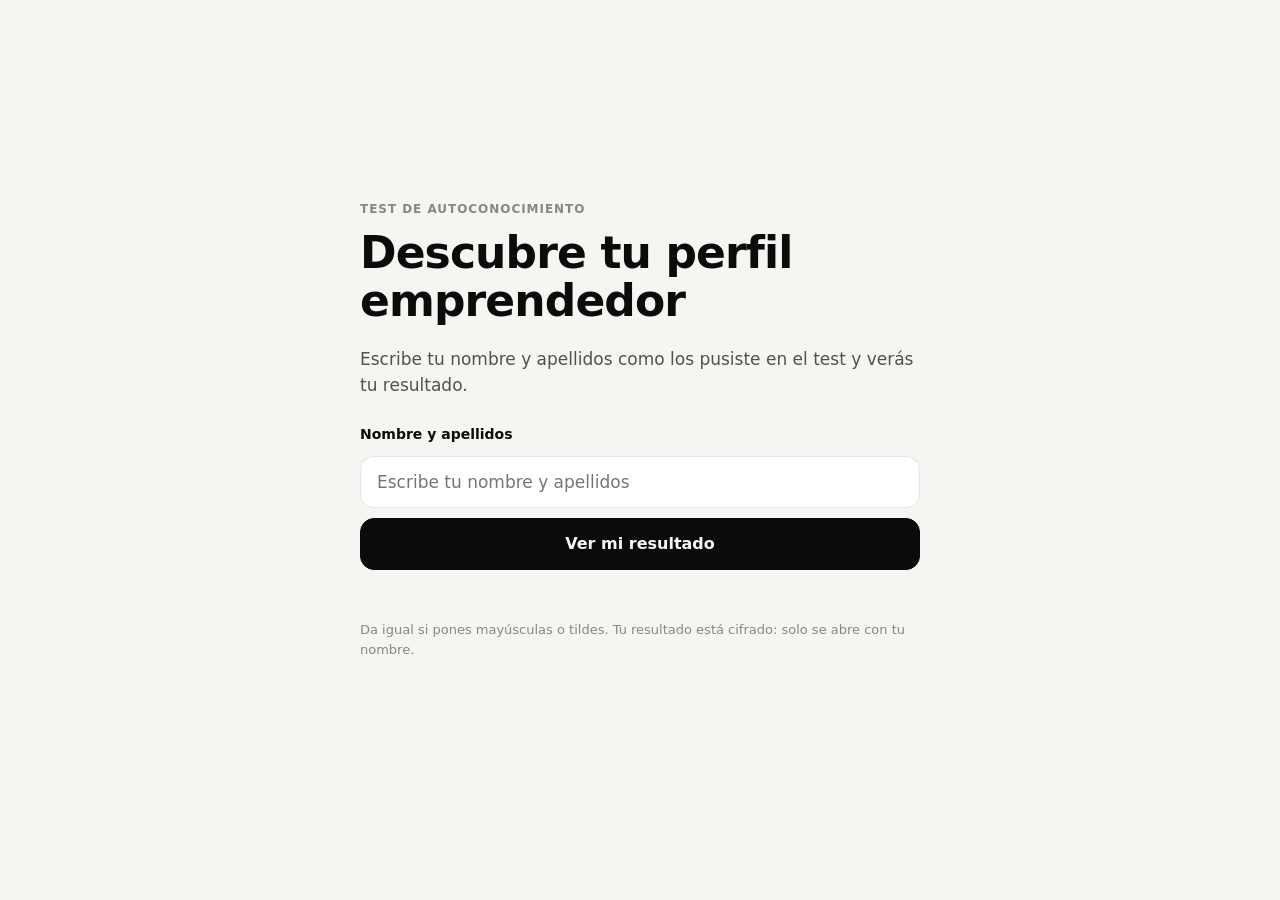
==== index.html @ 9af1f7dc "Página de consulta de resultados Co-Authored-By: Claude Sonnet 5.5 <noreply@anthropic.com>" ====
<!doctype html>
<html lang="es">
<head>
<meta charset="utf-8">
<meta name="viewport" content="width=device-width, initial-scale=1">
<meta name="robots" content="noindex, nofollow">
<title>Tu perfil emprendedor</title>
<style>
  :root {
    color-scheme: light;
    --bg:#f6f5f1; --surface:#ffffff; --ink:#0b0b0b; --ink2:#52514e; --muted:#898781;
    --grid:#e1e0d9; --border:rgba(11,11,11,.10); --wash:rgba(11,11,11,.04);
    --acento:#2a78d6; --acento-suave:rgba(42,120,214,.16);
  }
  @media (prefers-color-scheme: dark) {
    :root { color-scheme: dark;
      --bg:#0d0d0d; --surface:#1a1a19; --ink:#f0efec; --ink2:#c3c2b7; --muted:#898781;
      --grid:#2c2c2a; --border:rgba(255,255,255,.10); --wash:rgba(255,255,255,.05);
      --acento:#3987e5; --acento-suave:rgba(57,135,229,.22); }
  }
  * { box-sizing:border-box; }
  body { margin:0; background:var(--bg); color:var(--ink); font:16px/1.55 system-ui,-apple-system,"Segoe UI",sans-serif; -webkit-text-size-adjust:100%; }
  .wrap { max-width:960px; margin:0 auto; padding:24px 16px 64px; }
  h1,h2,h3,p { margin:0; }
  h1 { font-size:clamp(28px,6vw,44px); line-height:1.1; letter-spacing:-.02em; font-weight:700; }
  h2 { font-size:20px; letter-spacing:-.01em; font-weight:650; }
  h3 { font-size:16px; font-weight:650; }
  .eyebrow { font-size:12px; font-weight:650; letter-spacing:.08em; text-transform:uppercase; color:var(--muted); }
  .lead { color:var(--ink2); font-size:17px; max-width:56ch; }
  .sub { color:var(--ink2); font-size:14px; }
  .muted { color:var(--muted); }
  [hidden] { display:none !important; }

  /* búsqueda */
  .buscar { min-height:calc(100vh - 88px); display:grid; align-content:center; gap:20px; max-width:560px; margin:0 auto; }
  .buscar form { display:grid; gap:10px; margin-top:6px; }
  label { font-size:14px; font-weight:600; }
  input { font:inherit; font-size:17px; height:52px; padding:0 16px; border-radius:14px; border:1.5px solid var(--border); background:var(--surface); color:var(--ink); width:100%; }
  input:focus-visible, .btn:focus-visible { outline:3px solid var(--acento); outline-offset:2px; }
  .btn { font:inherit; font-weight:650; font-size:16px; height:52px; padding:0 22px; border-radius:14px; border:1.5px solid var(--border); background:var(--surface); color:var(--ink); cursor:pointer; }
  .btn.primario { background:var(--ink); color:var(--bg); border-color:var(--ink); }
  .btn:disabled { opacity:.6; cursor:progress; }
  .error { color:#c2352f; font-size:14px; min-height:1.4em; }
  @media (prefers-color-scheme: dark) { .error { color:#ff8a80; } }
  .nota { font-size:13px; color:var(--muted); }

  /* informe */
  .informe { display:grid; gap:18px; }
  .saludo { display:grid; gap:6px; padding:8px 0 4px; }
  .saludo h1:focus { outline:none; }
  .card { background:var(--surface); border:1px solid var(--border); border-radius:20px; padding:22px; min-width:0; }
  .card > .sub { margin-top:4px; }
  .hero { display:grid; gap:18px; }
  .indice .num { font-size:clamp(64px,16vw,92px); line-height:1; font-weight:750; letter-spacing:-.04em; margin-top:10px; }
  .indice .num small { font-size:.38em; color:var(--ink2); font-weight:650; margin-left:2px; letter-spacing:0; }
  .nivel { font-size:20px; font-weight:700; margin-top:6px; }
  .medidor { height:12px; border-radius:6px; background:var(--grid); margin:16px 0 8px; overflow:hidden; }
  .medidor i { display:block; height:100%; background:var(--acento); border-radius:6px; }
  .tipo { position:relative; padding-left:30px; overflow:hidden; }
  .tipo::before { content:""; position:absolute; left:0; top:0; bottom:0; width:9px; background:var(--tipo); }
  .tipo h2 { font-size:clamp(28px,6vw,36px); line-height:1.1; letter-spacing:-.02em; margin:8px 0 4px; }
  .tipo .lema { color:var(--ink2); font-style:italic; margin-bottom:12px; }
  .tipo p + p { margin-top:10px; }
  .chips { display:flex; flex-wrap:wrap; gap:8px; margin-top:14px; }
  .chip { display:inline-flex; align-items:center; gap:8px; padding:5px 12px; border-radius:999px; border:1px solid var(--border); font-size:14px; background:var(--wash); }
  .pto { width:10px; height:10px; border-radius:50%; background:var(--c, var(--acento)); flex:none; }

  .votos { display:grid; gap:12px; margin-top:16px; }
  .voto { display:grid; grid-template-columns:minmax(110px,150px) 1fr 64px; gap:12px; align-items:center; font-size:15px; }
  .voto .pista { height:16px; border-radius:8px; background:var(--grid); overflow:hidden; }
  .voto .pista i { display:block; height:100%; border-radius:8px; background:var(--c); min-width:6px; }
  .voto .n { text-align:right; color:var(--ink2); font-variant-numeric:tabular-nums; }
  .voto.top .nombre { font-weight:700; }

  .dims { display:grid; gap:20px; margin-top:12px; }
  .dims svg { width:100%; max-width:380px; height:auto; margin:0 auto; display:block; }
  .lista-dims { display:grid; gap:16px; align-content:center; }
  .dim .cab { display:flex; justify-content:space-between; gap:12px; font-weight:650; }
  .dim .cab span:last-child { font-variant-numeric:tabular-nums; }
  .dim .pista { height:8px; border-radius:4px; background:var(--grid); margin:6px 0; overflow:hidden; }
  .dim .pista i { display:block; height:100%; background:var(--acento); border-radius:4px; }
  .dim p { color:var(--ink2); font-size:14.5px; }

  .fuertes { display:grid; gap:14px; margin-top:14px; }
  .fuerte { border:1px solid var(--border); border-radius:14px; padding:16px; background:var(--wash); }
  .fuerte p { color:var(--ink2); font-size:14.5px; margin-top:4px; }
  .fuerte .cab { display:flex; justify-content:space-between; gap:12px; font-weight:650; }

  .resps { display:grid; gap:12px; margin-top:14px; }
  .resp { border:1px solid var(--border); border-radius:14px; padding:16px; display:grid; gap:8px; align-content:start; }
  .resp .q { font-size:13.5px; color:var(--muted); }
  .resp .q b { color:var(--ink2); font-weight:650; margin-right:4px; }
  .resp .a { font-weight:600; }
  .resp .f { color:var(--ink2); font-size:14.5px; }
  .resp .chip { justify-self:start; font-size:13px; padding:3px 10px; }

  .calculo p { font-size:14px; color:var(--ink2); margin-top:8px; }
  .acciones { display:flex; flex-wrap:wrap; gap:10px; }
  .pie { font-size:12.5px; color:var(--muted); text-align:center; margin-top:6px; }

  @media (min-width:820px) {
    .hero { grid-template-columns:5fr 6fr; align-items:stretch; }
    .dims { grid-template-columns:minmax(300px,380px) 1fr; align-items:center; }
    .fuertes { grid-template-columns:1fr 1fr; }
    .resps { grid-template-columns:1fr 1fr; }
  }
  @media (max-width:520px) { .voto { grid-template-columns:112px 1fr 52px; gap:8px; font-size:14px; } .card { padding:18px; } }
  @media print {
    body { background:#fff; color:#000; }
    .wrap { padding:0; max-width:none; }
    .no-print { display:none !important; }
    .card, .resp, .fuerte { break-inside:avoid; }
    * { -webkit-print-color-adjust:exact; print-color-adjust:exact; }
  }
</style>
</head>
<body>
<main class="wrap">
  <section class="buscar" id="vista-buscar">
    <div>
      <p class="eyebrow">Test de autoconocimiento</p>
      <h1 style="margin-top:10px">Descubre tu perfil emprendedor</h1>
    </div>
    <p class="lead">Escribe tu nombre y apellidos como los pusiste en el test y verás tu resultado.</p>
    <form id="form" autocomplete="off" novalidate>
      <label for="nombre">Nombre y apellidos</label>
      <input id="nombre" name="nombre" type="text" inputmode="text" autocapitalize="words" spellcheck="false" placeholder="Escribe tu nombre y apellidos" required>
      <button class="btn primario" id="btn" type="submit">Ver mi resultado</button>
      <p class="error" id="error" role="alert" aria-live="polite"></p>
    </form>
    <p class="nota">Da igual si pones mayúsculas o tildes. Tu resultado está cifrado: solo se abre con tu nombre.</p>
    <noscript><p class="error">Esta página necesita JavaScript para abrir tu resultado.</p></noscript>
  </section>

  <article class="informe" id="vista-informe" hidden></article>
</main>

<script id="modelo" type="application/json">{"iter": 300000, "max": 26, "dims": [{"k": "iniciativa", "nombre": "Iniciativa y liderazgo", "corto": "Iniciativa", "descr": "Arrancar cosas sin que te lo pidan y mover a otros contigo.", "estilo": {"alto": "Te gusta tomar la iniciativa: propones, organizas y mueves a otros contigo.", "medio": "Combinas iniciativa y escucha: según la situación lideras o acompañas.", "bajo": "Prefieres observar y colaborar: aportas desde dentro del equipo más que desde el frente."}}, {"k": "autonomia", "nombre": "Autonomía", "corto": "Autonomía", "descr": "Aprender por tu cuenta y decidir sin depender de la aprobación de otros.", "estilo": {"alto": "Decides y aprendes por tu cuenta, con criterio propio.", "medio": "Equilibras tu propio criterio con lo que opinan quienes te rodean.", "bajo": "Te apoyas en tu entorno y en quienes saben más para decidir y aprender."}}, {"k": "riesgo", "nombre": "Riesgo e innovación", "corto": "Riesgo", "descr": "Probar ideas nuevas en pequeño y aceptar que no hay garantías.", "estilo": {"alto": "Pruebas ideas nuevas en pequeño y toleras bien la incertidumbre.", "medio": "Te atraen las ideas nuevas y las pruebas cuando ves una base sólida.", "bajo": "Prefieres avanzar sobre seguro y cuidar lo que ya funciona."}}, {"k": "persistencia", "nombre": "Persistencia y compromiso", "corto": "Persistencia", "descr": "Volver a intentarlo cuando algo sale mal y comprometerte con lo que quieres lograr.", "estilo": {"alto": "Te comprometes a fondo y no sueltas cuando algo se complica.", "medio": "Aguantas bien y sabes cuándo conviene pedir ayuda.", "bajo": "Cuidas tu energía y eliges con cuidado dónde ponerla."}}, {"k": "valor", "nombre": "Visión de valor e impacto", "corto": "Valor", "descr": "Ver dónde hay valor: en tu dinero, en tu tiempo y en los problemas reales.", "estilo": {"alto": "Ves oportunidades y valor donde otros ven gastos o quejas.", "medio": "Piensas en el valor de las cosas y lo tienes en cuenta al decidir.", "bajo": "Disfrutas del presente y te mueves por lo que tienes cerca."}}], "tipos": {"iniciativa": {"nombre": "El Impulsor", "lema": "Tú empiezas y el resto se apunta.", "descr": "Eres de los que organizan el plan, proponen la solución y arrastran al grupo. Tu superpoder es convertir una idea suelta en movimiento.", "equipo": "En un equipo eres quien arranca las cosas y mantiene la energía alta.", "encaja": ["persistencia", "valor"], "color": ["#2a78d6", "#3987e5"]}, "autonomia": {"nombre": "El Autor", "lema": "Si va a existir, que lleve tu sello.", "descr": "Quieres construir algo propio y a tu manera, y no necesitas la aprobación de nadie para seguir adelante. Aprendes por tu cuenta y decides con criterio.", "equipo": "En un equipo aportas ideas con sello propio y mucha autonomía.", "encaja": ["iniciativa", "valor"], "color": ["#eb6834", "#d95926"]}, "riesgo": {"nombre": "El Pionero", "lema": "Prueba en pequeño y aprende rápido.", "descr": "Te atrae lo nuevo y no esperas a tenerlo todo claro: lanzas versiones pequeñas, cuestionas el único camino posible y aprendes de lo que pasa.", "equipo": "En un equipo eres quien propone probar algo nuevo y lo prueba pronto.", "encaja": ["valor", "persistencia"], "color": ["#1baf7a", "#199e70"]}, "persistencia": {"nombre": "El Constructor", "lema": "Lo que empieza, lo termina.", "descr": "Cuando algo se tuerce vuelves a intentarlo y te comprometes de verdad con lo que quieres conseguir. Los proyectos largos y difíciles se te dan mejor que a la mayoría.", "equipo": "En un equipo das estabilidad y te aseguras de que las cosas se terminen.", "encaja": ["riesgo", "iniciativa"], "color": ["#eda100", "#c98500"]}, "valor": {"nombre": "El Estratega", "lema": "Ves dónde está el valor.", "descr": "Piensas en el retorno de tu tiempo y tu dinero, y te importa resolver problemas reales. Ves oportunidades donde otros solo ven gastos o quejas.", "equipo": "En un equipo miras el panorama completo y cuidas los recursos.", "encaja": ["iniciativa", "riesgo"], "color": ["#e87ba4", "#d55181"]}}, "niveles": [{"min": 75, "nombre": "Alto impulso", "frase": "Tu forma de actuar encaja muy bien con el perfil emprendedor."}, {"min": 55, "nombre": "En marcha", "frase": "Tienes muchos rasgos emprendedores y ya los pones en práctica."}, {"min": 35, "nombre": "Despegando", "frase": "Tienes una base clara y varios rasgos que están cogiendo vuelo."}, {"min": 0, "nombre": "Explorando", "frase": "Tu forma de actuar combina estilos muy distintos y te estás descubriendo."}], "preguntas": [{"n": 1, "texto": "En tu grupo de amigos...", "opciones": [{"texto": "Propones y organizas planes.", "tipo": "iniciativa", "frase": "Eres quien mueve al grupo: propones, organizas y los demás se apuntan."}, {"texto": "Sigues lo que opina la mayoría.", "tipo": "persistencia", "frase": "Valoras el consenso y la armonía: aportas estabilidad al grupo."}, {"texto": "No miras el chat del grupo.", "tipo": "autonomia", "frase": "Llevas tu propio ritmo y no dependes de lo que pase en el grupo para decidir."}]}, {"n": 2, "texto": "¿Estarías dispuesto a sacrificar placeres de tu vida por sacar adelante un trabajo?", "opciones": [{"texto": "Considero más importante el trabajo que mi vida privada.", "tipo": "persistencia", "frase": "Te comprometes a fondo con lo que quieres sacar adelante y aceptas renunciar a cosas por ello."}, {"texto": "Es necesario que haya un equilibrio.", "tipo": "valor", "frase": "Piensas a largo plazo: sabes que rendir bien necesita equilibrio y descanso."}, {"texto": "Priorizo la vida privada sobre el ámbito profesional.", "tipo": "autonomia", "frase": "Tienes claro qué te importa y lo defiendes: tu vida va primero."}]}, {"n": 3, "texto": "¿Tienes interés en solucionar problemas reales en la sociedad?", "opciones": [{"texto": "Sí.", "tipo": "valor", "frase": "Te mueve resolver problemas reales: donde otros ven quejas, tú ves oportunidades."}, {"texto": "No.", "tipo": "autonomia", "frase": "Tienes tus propios intereses y prefieres centrarte en lo tuyo sin dispersarte."}, {"texto": "Solo lo que me afecte a mí.", "tipo": "riesgo", "frase": "Partes de lo que conoces de primera mano, que es como nacen muchos proyectos."}]}, {"n": 4, "texto": "Se cancela el viaje de fin de curso porque nadie lo ha organizado a tiempo...", "opciones": [{"texto": "Propones a unos compañeros organizarlo.", "tipo": "iniciativa", "frase": "Ante un problema actúas: reúnes a gente y lo organizas."}, {"texto": "Firmar la petición que haga otro grupo para que se considere.", "tipo": "iniciativa", "frase": "Sabes sumarte a iniciativas que ya tienen impulso y aprovechar lo que ya existe."}, {"texto": "Te quejas en el chat del grupo de clase y esperas a ver qué pasa.", "tipo": "autonomia", "frase": "Dices claramente lo que piensas y pones el tema sobre la mesa."}]}, {"n": 5, "texto": "Dentro de 10 años, ¿qué te haría sentir más realizado?", "opciones": [{"texto": "Estabilidad económica y horario predecible,", "tipo": "valor", "frase": "Valoras la seguridad y la planificación: te gusta construir sobre terreno firme."}, {"texto": "Haber construido algo propio que tenga tu sello, aunque el camino no haya estado lleno de rosas.", "tipo": "autonomia", "frase": "Quieres crear algo que lleve tu sello, aunque el camino no sea fácil."}, {"texto": "Ser reconocido socialmente por tu trabajo y contribución.", "tipo": "iniciativa", "frase": "Te motiva dejar huella y que tu aportación se reconozca."}]}, {"n": 6, "texto": "Un/a profesor/a dice que un ejercicio solo se puede resolver de una forma, pero tú ves otro camino que parece funcionar...", "opciones": [{"texto": "Lo haces como dice el profesor para evitar problemas.", "tipo": "persistencia", "frase": "Respetas el método y la guía: sabes que seguir el camino marcado evita tropiezos."}, {"texto": "Pruebas tu método, y se lo comentas.", "tipo": "riesgo", "frase": "Pruebas tu idea y la defiendes con transparencia: innovas a la vista de todos."}, {"texto": "Lo haces a tu manera sin comentarlo y esperas que cuele.", "tipo": "riesgo", "frase": "Confías en tu criterio y pruebas tu camino sin esperar permiso."}]}, {"n": 7, "texto": "Te regalan 350€ por tu cumpleaños. Lo más probable es que...", "opciones": [{"texto": "Los gastes pronto en algo que te apetezca.", "tipo": "riesgo", "frase": "Actúas rápido y disfrutas de lo que consigues: vives el presente."}, {"texto": "Los guardes todos en el banco sin tocarlos.", "tipo": "persistencia", "frase": "Eres constante y prudente: vas acumulando poco a poco."}, {"texto": "Los uses para algo que pueda devolverte más dinero o experiencias.", "tipo": "valor", "frase": "Piensas en el retorno: que tu dinero y tu tiempo trabajen para ti."}]}, {"n": 8, "texto": "Tienes una idea para un proyecto que podrías empezar ya pero nadie te asegura el éxito.", "opciones": [{"texto": "Esperas a tener todo muy claro y a que te den el visto bueno.", "tipo": "valor", "frase": "Quieres bases sólidas antes de moverte: prefieres decidir con información."}, {"texto": "La descartas, porque no merece la pena arriesgarse.", "tipo": "persistencia", "frase": "Cuidas tu energía y tus recursos, y eliges bien tus batallas."}, {"texto": "La pones en marcha a pequeña escala para ver si funciona.", "tipo": "riesgo", "frase": "Pruebas en pequeño y aprendes de lo que pasa: así empiezan muchos proyectos."}]}, {"n": 9, "texto": "Hay algo que te interesa que no se enseña en clase...", "opciones": [{"texto": "Buscas por tu cuenta recursos, practicas y vas corrigiendo sobre la marcha.", "tipo": "autonomia", "frase": "Aprendes por tu cuenta y vas corrigiendo sobre la marcha."}, {"texto": "Esperas a que alguien te lo enseñe o te lo ofrezcan.", "tipo": "persistencia", "frase": "Aprendes mejor con guía y estructura, y te gusta hacerlo bien desde la base."}, {"texto": "Lo dejas para otro momento, cuando tengas más tiempo.", "tipo": "valor", "frase": "Priorizas lo que tienes entre manos y eliges tu momento."}]}, {"n": 10, "texto": "Tienes que convencer a un grupo de que te apoyen tu propuesta y no todos están de acuerdo.", "opciones": [{"texto": "Insistes en tu punto de vista hasta que se cansen de discutir.", "tipo": "persistencia", "frase": "Eres tenaz: no sueltas una idea en la que crees."}, {"texto": "Preparas argumentos y datos, escuchas las objeciones y adaptas tu propuesta.", "tipo": "iniciativa", "frase": "Convences con argumentos y escuchando: lideras sin imponer."}, {"texto": "Dejas que se decida lo que quiera la mayoría y no defiendes tu idea.", "tipo": "valor", "frase": "Valoras la cohesión del grupo por encima de ganar la discusión."}]}, {"n": 11, "texto": "Realizas un ejercicio y no encuentras la solución correcta...", "opciones": [{"texto": "Pides ayuda a un@ profesor@ sin buscar el error tú mismo.", "tipo": "iniciativa", "frase": "Sabes cuándo pedir ayuda y aprovechas a quien sabe más."}, {"texto": "Vuelves a intentarlo para detectar el error.", "tipo": "persistencia", "frase": "Insistes y analizas hasta dar con el fallo: la constancia es lo tuyo."}, {"texto": "Te frustras y pasas al siguiente.", "tipo": "riesgo", "frase": "Priorizas avanzar y no te quedas atascado: cambias de frente con rapidez."}]}, {"n": 12, "texto": "Te quieres comprar una sudadera pero tus amigos te dicen que es más fea que una nevera por detrás.", "opciones": [{"texto": "Te la compras igualmente.", "tipo": "autonomia", "frase": "Tu criterio manda: no necesitas la aprobación de los demás."}, {"texto": "No la compras.", "tipo": "valor", "frase": "Tienes en cuenta la opinión de tu entorno y decides con prudencia."}, {"texto": "Preguntas hasta que alguien te de aprobación social y te la compres.", "tipo": "iniciativa", "frase": "Buscas apoyo y consenso antes de decidir: te importa lo que opinen los tuyos."}]}, {"n": 13, "texto": "Estás haciendo un examen tipo test en el que restan los fallos y no estas seguro de tu respuesta...", "opciones": [{"texto": "Marcas la que crees que es.", "tipo": "riesgo", "frase": "Asumes un riesgo calculado y confías en tu intuición."}, {"texto": "No la contestas.", "tipo": "valor", "frase": "Calculas el riesgo y proteges lo que ya tienes."}, {"texto": "Se la copias al de al lado.", "tipo": "iniciativa", "frase": "Cuando dudas, recurres a quienes tienes cerca."}]}]}</script>
<script id="tabla" type="application/json">{"5ffde4fb4cdd":[{"s":"8MEs7CYfufslzGQrYp+sEA==","i":"TP8GF0veK5pm3cNY","c":"2ghVa1+41Xfqp13gQ34OPO80lJIDLn5VkPk6ROdkc7K3ewavq1Bb/uP4P+7SdStlhozYuqnsxuLf4pDni/b+bOR4Fo6YmvHuyK92aZSGjzSRSD2UxwVS3M8GSSDQdmZJImYAmHUVuFjsn2i0ptI6kHKTzVef/SNGzP8qgc48VAsdAQaYdnmfTdn+iBwcGyxNXnrqHWcTmRBFeBrZj+eFhUH7dV6SsPtIR3Iete4Wh2l1ASYRGaGKoKDgdSSlnD1vn75aG5cUXGCU1EPy4AdsFiI0oxzKWjndzBZQdWJTU3JJkKwxI5yZvCgC+5/xiysEwJjTU+t2WdE68hfOgwvNK0Q3p+KhL77i/dtLmFBb0U8rQHDNJVAns8QIC3DouPa3ffy0r9tCawEu8Vsqg5oZFckY4zvLU52ivCTw/sg0TAy4aqGe+2ggv523mGg="}],"8c791569f079":[{"s":"4QALdUCqIcW6EHrnYIpUfg==","i":"PWtPPHFfiMZ+SMi3","c":"5vc3pDH1eXzBMq6mr7msJef126Haveq5fMDq1uTC/4Bb0OPpbO6gA7NBrU/i765aEUtBkREaYWe+a5tgXmkT834GsSKLjkcIFfiAXS1pJfvhG47NnvRbGxUwBb0G7KbPQnMlaAxK1v9nkBz3qc+6ELPsQLtA/LGPuVhJEngRPGcgLWpJU8nIX7zldZpY7A0iaVp/gV3C8nNYYxVXi9MJJwRRf/aNnpKYlp1NeWaIiGLE2D2kafZ2OuGLKEASxFO9ZZIDgJuS1lspN7h+YbMjO28287LyFlhhSPxuDusdEDLhWzv6Svrg8RBXxcrWxiw3zf1YYJ7SZLdmSydhg0mjjYS4MMno1XnKicnVlo0QaFPbgm3v/36HtL4AT3vP0f7N9dhjTWpL0exnBu00WnAaXFtMiD29Z7yVuR3llZ2wEWS/O2T99Uan577exX0="}],"ed59f4c85192":[{"s":"SwkFSCV4XfktAr1IPI5PWQ==","i":"cRutvCW61Fj7oovw","c":"zJyoszI/vPrEtp8NS7lDD8hVZEpxXXxy+fNzcrPPsMTvDvoRHmApiH7rqBdc4KsFTqZfsPi86hsXuTK4paO7RXTn8tpcDxLCSPDIPneIbo9dgKZJKEqCzDt/LPMpW9AhzXKhb1BMlm+VJHqm+Gn0kyMHcEQ5oxIAmk8HZeVN7CYewM/p3Vlf82GXrIXM0Y9kS6YrrjXtAsAUFyc/bjZ/h5Jk8k6V/9IPogMm3xywDqfW7L695lGkXC0Ug4fPyYmvn/GqQM7Bd2T8YpCcts2SXs8hTZygDEyIW80hpcHL5DpHYXNxd8n//mXDzzQ7ivvXr61qnvmHH4D4hPN/dyFDQMInsNbI++dzciavUga37fpjBDb7/GKIEXXnGrBJruryCLLHsEk8VaKKVQ7C2FDpAlK394qK6SgPKvyKfkyZRYc7RxW27Sg/P2IXezk="}],"a811d6f18809":[{"s":"m0RUhcVd9ZSDKeKgPrhmmA==","i":"qNkuyWLYiVp1lg4D","c":"0QnVZpFKnxK4tTWOGXL59I0qLbD2botkX4gPOu4BOsSNL1POd1oi0PFO1dTktZfdPuNNuC/A5ptGz6ZFXCyYqthqKdsVp5etMQnMJDkhxZeYq3hJLYCLKOuFV3OyRDsweHO3xbrMjVbkixsN3wpHw8IJjMt64pPZ7fGN/0DhdqF1iuc1fWPk/zjT+rpsXGxBUaV+SAZLXyVA1Yc3AONwx+Dxo6u0YztVBABNg/Q/8JTQBw9Ne1hC8WPdDN1G/ff8RHdaX2DSBLRwknNnOUiPQlLqM1OTKb5tZsPBQKZ8i9pQH/ySO7uc9Ttnch52aTtKqX2aEd2fDL8Vpsz+0BshXPLS65AYOwey8MUnnLfqGwyTffPbd70/PBcPpaWaNIbC+4amUXcAIE9oz4vaL2I1WqNStMnz6qnv+Sf4kOJrEPKkGU5tYZo9rzEVmww="}],"1ca7300529f4":[{"s":"Pr+LpV+XIXclqBzKV/r0ew==","i":"v+3h5ZW9Ob43El80","c":"qGFvbuebCJNVvJ7BI467r2OWzpof/sHAvULmu9J1yzRZGETbdNpTxambwOfwb9hx2X+r3QXXfTdPLfGswDcRjjfgBDTqKsafT1vablrMzloneRo1pwxyb4ISaQJLbucAnHiQpnFcagdjaxg9xEsH1LaczqZyyyYtSel08IIOY8JCwdgw00+OnMyixSbzQ5A89pRovAd1FcdPwQO4K5cRlYj0/0IgUc0G0b6Cs//CmW0p/kvtrXIxuq8t4Ei0oOL3HlqgO0VV4ivqmb/VekQIt9Y/uHKHPl16csG6JV/2QPRNHRlpLwG6pvUrCPvIvk9CtDwT5n86kPX3zEnOXpka7iH8l6mExYkPRuGs9+CRRtJPKxcJd5k+S9faLi466UvvPakr4GY8XgkB3u3cw9Ix4HdeNBTVxpDZE1VekxKJJz7wEIl2zg=="}],"b2e1b48fc37c":[{"s":"sUAnC9p7/PlxC4FykfyV1A==","i":"007wFVn7wxbgh5B9","c":"L83Ypr9b7hZOX96JOrGiiC/VRRuUdEtSDynRnOooLR6shQPvzuwAV2K4+8Bid7PeZgCBsLWErXJ5rPSssPjAcuLtcf7LbkOWL2RDgjCWNC00W6okyu9PHM3wT8JY/DKqe09f4CYhKUsT/eTi8bnywHIcke+8P9NEbT93I4/LoYngK8vBEcXmKU9QdIZY+5RbrT8B2n3E/tyvtraAWgvVLw5IRGU1vPYsU1f9Gm7LL6etLxYUH706xBYiCDIcrhhVEyAZ88YuSC7mFTAuyCFp5IST7/xOxiBRhf/zQ8UKTiw5TW6Dcq3oKs7O3B1aRVsPyTIFVnuSZzznSJlUhtY3ZmViiZfu5diLBWhbrshZ6sOnaLyenY8DL3mG7hRoPpWhM5Us4reBYCDSmiUqnA3WP/voySiL5/u2UB7qWvMUMHExs7LPYg=="}],"95f9ff0d1270":[{"s":"EZZfat0OTh0hgUWkosrd1w==","i":"SzII4NbLiZK7CDo4","c":"R8sO7otF+YRJJrLajUWpakszAMamvELtmw16NupEEqo1I5wFQAstxmS0kqIEaZtfANTAhK8NIWRsY6eg7Fs9lmZ2Ovoxyu5nR68DNLZpiKmvGsulmk5HlRQDZ//HDGauK1clufdVFSaBH7s1iyeMj7ZFoc7wVcnJ4Fe2JaPc7UrA+UzDJ+bhv6B4EIwikiVM+I91MNUtQe4tVTlxnuQWw2YHedUTzuI70nPUz7JZ8lXfZuNSHXszS15/T5oao8l5038tnMozWs5Qo/uLk3H72D21jIELEpEqsPh2f1iUEdV8goDFfuQQsaeajlztTPXYoB/G8ZbfuVaqpfHKXryF8wKl2vL8mJ/qY/HzwbhbwAtSrwjUCfrenfsv9AptwzkkZFxfVuH7S7f2BWRHxOsXyDihYdAFQe1RH5rQcjqG6DMOgu7tnw=="}],"0ffe3e9ab2c3":[{"s":"YJxDeC8BJKR3vX+w0gRDVg==","i":"7+RMLcqRdjQywkdo","c":"WcZVXERje1fB2JJiaxC10T/DpRCtRSPa5nNzICP4Zo4poNBfMAZSwjvXnE6h+uhpG5w8y5D5a9YBP5jwen6bCLaM/MRTWa48QC+XB/gMPbXSVRKSxh91vwvvO9nzE3ZEz5RmSvUATHPxY4Sj4fdKrn+qGEz9H6H7RfBfSVv/7A0oiqVbled/LqPwC3S+xwsYio15J4Bi0F6RjCbGWf3YSA8TH3DLKmYWCW2iC143bFTgHnI53jKR8cWHFcPWqtaUJHCAfZN59m2GqqTlZPaf+oH1tHGAdVv+Ts8Iigq26yo3n1gYWtzFBydGbHlAuhYzrEm8jivTd/nkJsLRsshNpiVEKUHIb2+7LAz6v7rBURespCJXFLJJAHNDd5UhBCeos5B4irXuv7TpGAXhK43Cqvh41eEcFkDY9rZu3DcM9CFZyXkzmQ=="}],"a930dff73ad6":[{"s":"PA4H3uyvvs0E505894yMDA==","i":"Bvay76hiN3kGxUg2","c":"ZYprkq2QU1gvPB7JjlMQRBOXq3WyukA9P1n59uX8tyTTkKHrtO9occ6wwDIIg0MXLsZuC2RMFP1BgTzxBvjAXOoNpmbYmxRD+ndClgThO+Vr1PXO3xJ4Jk/56FepucMhA5S+nUTQoQeR3JWmpUTCUEGDlDHnwOTS+2sT2bEJtneTxmUs+EeNJ7Kxjbn0NVPJwKNsQraisoUisic2wEhEQleMXyXuixLjy9OPcw60yZqFvYJmg6LogriyPgiZNtcmx+nJ3RE3Ala1XxS+bdfJK/XHXDjKT1MMWFEUF6Cbi9raJYFFIa1PhgsbkTwIWUl2e4wg3SNGGRkAlwjKt3jktOaIXZJl14R6A0wM5pcNX1MgPLzZAoye3Hqvwk4pt5SU3Yi9zMkphUFgxcbGqWfdCqThc9Re+kcPep1OX4xWqF5OvPVcv1cfhgrGWA=="}],"a0cbd4d15f0c":[{"s":"1jbvXfpP5+DySRTirdOMvA==","i":"0ENzXPKberN2a0R6","c":"T+Q2Bn50kh9tzjwERNCRhHDZjaJKnAaXE0PQ57E78V858P/OykGr3WyBdb1FERJcvJUDJvOy0+49nw0cOEjx+qvgLYSXJsf4vryW/IQE19oh26B2gxGHefJyftq0JxxhHa/eDt4YfaDn78o6YLEuHcY0phCkOltkzjhPVuDIBsOsDKfytEVmokhNWZEMR+WBFKNk+BvWaogt+rDxt0pZiR93P/QwyKhnWeqIU79u/V+AyHFBijU1k4hRZhawD26kO74p9uqr3wS4ty5V/TCuj2Ehw6Vt4bO+JIJTeOnupK3fV321lq0hoP+83krexWnQIyOwsAA1I60hqBOLI5KbQb1gNE9Bc1TOhL8F78A+Dhvixd/3hvs0rcnP7v/tzQVS+WkAKtSq+0aW6yWvnXIKXj5KaaQAlW6KiZJUwmnU0+3t2WmxZDa1N4C1fQ=="}],"6eec56b9baad":[{"s":"FzHKvYJjg+aUDYARTaCb0g==","i":"Wp4PmG1vTHMnb829","c":"Jx+8gV+9K02JdVMsSLdg855+RcIFHCFBkLn35uYzMT5yngngGoxBQFeszAX+HB2x745smMbHn6xhn7slWKMXc9lZyp6rBysj9s85w4D8U7lSHzHyrYkIA+ovTEJqbHaz9GCMnZxQBe4fuJZCJ4oz1j2ktwDE/P2UDs1Lc6SpAm9m6fYuTvUP5BB+Vh17KfZQ3omIJeQUzmB1LIteUuVoogyblrQPz0aci+OVObnGCoU0b1KsJB9fMLCY3z1rcTHwN6W1+dzY+P3vnUFmmB6nIksWfnDLL3I7c4+hWoxTOiPoHnxIRt5ROgp5Mph8Uwpkb9D3LCQ+XV4q4zUmTN/e6a0z0VYEuHYhoTGd3X741aLFW5XoFgsjVUJyNQlZJwO4BoZ3pmJeY0oPWLzNbeYF9Qi7jvM9rLWASsQ0LzHdLi4BKrVEPffnjzN3mA=="}],"e3be6ef64214":[{"s":"X2FoTlATAjjz7X1v2RlWvA==","i":"VHHK7m1Colj81UH9","c":"Dt7dCp2EkBMXGTZIhYTILs+KkJ5ianBEyJyTqmbYYTX5gPg2JAZgecLCsUnjdgy/kr2rdpMFgeGU5nAufIfNBRmC6xc/X9kluHSVXCyIjfv68Igd1HPnXxSg0qoKw9KdD7pM1pWg43l5ODg9GCwMzUDt+O5LZh8Hro1koTJIj2joA5M01jcPacIHDKlRQouCNE1UuSj8ogOhX8N4LqF0svuGC+oO3U+HzSSngml4Im9E1oDUFfd6QiE6z3pvlNvpdMDfLBHm7OqZ4/5ogU8EgWcNnPbkKtKxd0SYJnEx+BHjoZdxOo/upkKev2Ic5WgA91pjscs0O6b+MutsKoZK9IJ+JBivRyACouol9kJhLvHdzcmgsnamUc0ohtQHXS2V0Kw92a5kVIn24KchrK42MypxOebQTqS6u89OEzWACirGFbzjjVcHSm4k2A=="}],"bab5797cacba":[{"s":"XX/8sSanYQtEAldWK40WIA==","i":"LjjW83e2jlFaS3le","c":"RfcfPRi+5c6IxXAsJ495LEIWZpOiC7sWrBQY/B474ueWvSWf5g1wvIvCEWt75hkZ0ewEXpd4NrXJSZG3HUIkc6se+K/RlpVLJTFjHeH8x0vFSc7jEgY5dB1o9vgjbfuqfr9dKifqPmwRXveBcGDQDmhRiYgsoJRr1v5dAuvNlMR/zFwFbkQRGx66l/TzMX3Ga9gstfgF0IIaGVs0nBQjfBzqpJO/IUWBMOt00mZdyON/4o0ou0rdcOQFIM4pXkvsYe28dYbmGPxMU3Vpn9O756lKVr/PjBEMzBtVfyJPCbsdNA1YVXc11cJfULNIOf8+UzzK5uNgB6X4mIpwP8liAjtITMZbJAU6dUupV3xZaOBg5xxBmUUYSrH08+OwJF0XpP4LI43J9BAfQeuynA14jgGx9sv+WJf0v5RMU+sgdUyNRv6SVkUNRgJMQ+DP9A=="}],"789699328440":[{"s":"q0T/BjTJMz+Dxej1Gd++NA==","i":"/AoRUsyS0Ny3Cmqc","c":"ZXxRaHZeCc1cSh3j5NsyDGGTJvlck8jhNj+1LgAs3Mp2MShRJ/5jQiByI4Nv27Lb2LXG6y41AU/PIsq+w9LJ9coVLWHcvP9tkbv7eG28nayG5EkunazJ0JxEQywDVajcW6s3SdyrlJS9z/7OEJIXImtSOK0tDf+GCoUFSqE5kfhzubnvXjegRXiM11CXnksjNoT/Sqe3YndF65b01F0UbynHKF/gFQPlitD9Ehq7ZkZBqlTmcaD3WGIWjvyAT2oi13qoiWoEbnBNGiFTuFshlebxo7ZRSoVZukv1je4tIeQ5dTq7++3KPi9vOu5SLT/URMshAjvGLjZJkmeX/JBO8fGnXI5QpO7RO8bLg9oyArKgNcrcoRk3XnngJ3z90o8Ama2tcFYUVhvcxFXjwvR/vc8Y5Mim3zhxoSItVsnANV67ayajPh2pByicSLMTXQ=="}],"b86775b23ce8":[{"s":"qjX+FycgNyha5ABj0N7bOQ==","i":"8bfUg/YzYwunLEvJ","c":"DbdnHx3Q/gKyxxD1DtQXqImj01+RCS8e75F8DjuMF2Y449fLbVPwGUAs1aoR6smW2HTzerOQvDksCfI1MWj0Y+EajxOOTfGL+9AREJQiVoUNUHyaD73XWOHLLWTPYIxXRTXUvbR07URagXdijJ7PnwHZ/VamzJqbPASI8dlMxdW3EGyS0BrnckmCk5n4KspYcWnZs1tB2L1BZg33Zo1JRb0uEY6NVJxsjKF3stBKR+kHDI6StN92d1+m48I9hOI7bGRiLQkNktHFgbS5TX9Mv7c38Y7F3dVVmrAsSyjrNdaLa8Rp9jSkA9iEMWaQRcNmcfYkZOCWh+8/+g4j7k/K8gw/bDm3qQnWGTXr7FeZbftY9CMzCYcWbQFwtoouk0Sp29CAvzLES1nLwenEWmVUkqc0KBlYP9Mm8gHIdjIZCfhRDh+Q45MHji2nmY905Q=="}],"39043e7b0754":[{"s":"4tCnz3tx8MmDCmoR9ALyvQ==","i":"TaBNhCbPB6AKOoQL","c":"pUw9U87L8B/qS8NBmCaksQJLvqoIadSeltlQoa4JIATcnqqmitLRZxgGHAah3jyVae8RHgA8whO2ZGGzWwx/QOChjkrBcUc5SZV4ifEyiMJqTa6OheA+bt12cSiVqGzbamefbSvu2Pt5I67JpAjHsFWYnnB1NZmKukKkgTTT9ZSrZbKTk0UHcC0OqqQsO19/zshwJ8rE4TSBVkFMMXRB3coZ5tLpOdAv+JzovWq4ovoPtKtckd3J2vUvSsksk3f0RhmLrGjF5g7rxBYYid5BXgkz9L/vGFjn1EVYOK14kCF9QcrMkpzknUqkSrGK9dQvPT3gJZ7VlFqOUbPTxfgBXJ7c9Ku66NDZmdEIROBtFvNsmbREnlZ10CjbOmg0qS+lpWfm2YigwAFyRjssDPw7W2FWy2nzAEHiOyFoQLOffMSD66xJQI+0Wk8o9BJ4mw=="}],"00ce97e7e509":[{"s":"JCH+gR4V0UsCq+24vp88rg==","i":"XmjKPJPNjaw0KYr7","c":"L5ofwunk4RbquehERBBRfEKbSTruq/ESWGX7SMYiUMhRbhthLjZ19r3fdWrvPgejt4CkUyl8ZnwQPSw1g0mbuTDKNmAK893Wgbq5bn03hDBH0qV2/oTCR9wC3lT+5exQfw3a27lNybhPz8HOUr07+mUerTbdQZFpg5wUBYlFwG01vqNqNCHsW5wFYJYhtxa7sbLNIjj/whF8CIXFAYqqduJTumX6o/XAbdakZ4N9RHcXJs6ebrj8LmstVDUcLNoRajmnmdSqPRzJ09XDA5S8ySjuz0IqtSO0IOmuXJL9K8v2rxAgzdxUVTJd1Bt9IDtd7LDZtJj930d2xjLv4/z8QB0dpKt4jNflU7VMfIEOzbd633O0XaQCOJ8NpTXniCYZq75mAZSh1gO4xZbci+kUz71gtTzX5Fpn381YnCX9jdzniCs="}],"e3529c4e9e7a":[{"s":"Ft1HGC+mQ8JKoYRyvRePKg==","i":"ks5+vdXKaoCj8HSi","c":"xcd32KNn61vldgeyjdmyR5v/AFtKqP7fPzEETrOAYDq3zu0lG7z632dmq8TRNodeP95VwDbrafCOo8o8ZRpPk74RoOG+olTo40/ySjqyv4TAHqFFj4BqwxhioilxM6A/I8mnoE9JGPHGy3VFg7Dwe9beHsyrT4A/8mHmO2BrcgRvooSMLA5wmoydutX+7Gg1JJcwaLKK3kIjrta1XM41tNPbbjpVFa/PBSchQLTMpzH9e5UWOWDSbL96Fe8Qi77Twn+0bqrwooStjtpbzhT8zPDah1zooMHLSW7Qc2qHoAneMx1XNWwcIc2aH1BYCmKbV2MlfOrddDHTKT/c/C9HvfavJPi/QpNJDgtVauK3xtPt5NY0l11DO/7CX5L97ci201UbGRRFABJccKvDeYnpXRTMSaSfkN4l1zGpPURmmNoP9qQ="}],"7eea9d00c693":[{"s":"9J1r5OKJ9FaEqT2uj8Qb5w==","i":"Yj2V01lQm18aGkfu","c":"jW9XEiKKyC2ErLB+dX0ax9LwnNWK39wZGfEY6XsGW2DD7POaLZ7do9PZiqWKeGj8tAeJ8ncFlwIepRoa2apnxr6L0fLbKsl/KGnzKi4bg+LTrpC79dpsafRWbLtyG5mJ4cZ1idMo4PNUdhDBz3H/Lbsm8DmXEBnJj8PLU226LwjoU7XRFcSl9S2wouF2Bbnr/qctDLCO3ElCXOwfbm1fys17igy9BlDD45fRNI55RIYQWaOrp9ZmtEc2zZccpxVTLComkvvW16857Aa0CHj+uEktfMg3upWj6fJuLIpQzGuKNcgvp1FLpjCRr5a+UsCRbHcNosxk7s2x24QpZWlORG905sALN9+H2WoKdxB/vzeI9ElUGclIEfPdcE+atJpwp1WFD3R6yG+YJtGJD+a6dwjm2RFV9LtURyT7gRm7KZ74/uc="}],"df4a189a4a72":[{"s":"ItUl05WJgcA9kHhVYUtAZQ==","i":"CrKfexE6z8zhbuDK","c":"OnmnG/rvjHXk6rJMX1ahQ+TTue/5gQk9OU+4u0Wts47J5CwNsR72S4BlSKMNjtbsbdH5rRxC96REewZxoBoVWiYq9HAlNfz8PuxIfZaxFpQzpdRTxF1UdME+E66UwmELTuBOPkt6/RxdopRXzkoipb+SdH5WnPCa6jjpjbfRyNBxBk0Q2N5FFtyTERgmBVAjy8eMLT91xkjxHpDpHFS+iKVmTOk1l91O1zA7LA5rkCMI3gGKEdDyrF1ulzFQqsu5fUKT3lDQZvlOW9zdUW7OE/IzPrMUtnLrwJDt3p1+3zjcxp3tlHLYqP5ej8RnPajN56PNvTAV4jWG0KY1pdT6RRDv5hPnRYZpyCBZpaRoVtGNW+kYhwnIUpozfwck4Tk6qdXTlYZawy8RTUrGEK5bDhTjIuPhAAZeipvkcn/o6miwkyI="}],"e626e8eb476f":[{"s":"NDSGPlzTLdkTZb/d37P3lw==","i":"XUDIaxi6T6bfwH8R","c":"c9UE3ydRVJ9olN3R7gZR5NhwNKkPU4chmUiHPiB/58GGLQsuXFs/9AL0xqbUR3GG0fU7COxC5ZuV1YprR7ImcTfhQex+IFjoxat4xSGYn2ESHwqCfQarMgp5kJIg9Tr+dkuqEN7bbyTVTgW4+pIr3xjW2gZ6072fJjwEn0poLKcJDNg7hXNhWfC0f5msbvz/RJf+FSlw2MGH+j+FI6AiyFpnZwfm3vWx14dCvV5311NbALk25p30dOLJ45GU+e91m+tK1S87eOYOcjD/GUsujHlp/UBMZYklhFcG2EE50hJYHJ5YT+11t+9rmJMimjVRudf/JfwOsQL8c0HzZsxLAGtAzMg2fq9VQSg1dF74OSLXbuyUsCmHvatJ0QADjbjENixxJEqBhZUubhqkjCfGVQ/l03lvKdTmFQows6EQaEyJmLs="}],"76e9667a07ae":[{"s":"tEbEvf3eridaMGSH+D+bmw==","i":"Lr83k+SR0B47tX3U","c":"bfdrRqwINnkcMrLaMURYVUyv2DvFHH5WhADbAJp/3ddRqmVIYniTUOFEpnhAGj52aEonJIpA20HqHFoxy6KDvVVwBOWZ61yc4KjBqbuqPTqkV4FcTpAZDSWimKSScJOB1pvDiEn6GCBfXNhRzy0n6qZpUZi7FFfZBt1NYUGD4DPJEKrsWBp67G6lU1tubprDImrPQeZayDo6EVvaz6jaqp+pxwh9SKYf3K37qu/s+p3BiJ6XUptfHF2ms+wOsegzSyFEmDOEKfQXX1hmNJIed5t7TPFZqc94loIK5OhuDkSsS9+74qexRVYBdkO8Um/V7hp6KqG4WrTp7x72nTu7CA+O8SQSNflnURG9aMLKHnLDRxUZhND9j1V9WWERwq6/47NTPhAqbsdOk6jOdlFbPNIti9QyjXXh5OWS4dvbrbZB6hE="}],"e601b4e18579":[{"s":"80DHBA/kG+/vC/+GHHTSZQ==","i":"Ooe6NJ6eFBm60ard","c":"[base64]/FaJRsQGYjrDFZlL/GOyPb3ly+Jy4t96xzLnlqZiod9Ruo4G0EARDKk2zjwqorw6E5eBfFnfD/it1BQ9kKExrzW5Xf5RzQUVXB4PaWJPUUSjrhRlfIHft7Y9hX8SkeRAgUdmrHcY+wMgAsmwgORE/+trHogSfjMMX+ljb9LPBVY="}],"65b68d6ba801":[{"s":"PsJ1xcsySclmMQrqudO3nQ==","i":"ci2Mwwz7YrJliTE4","c":"5GVShYeTdvaX+28nYw9KMNGhtVtXkFaolhGoy/bjCp/Zzu+MwJNvYCdcpzJCPRDxA8nt+xVCtathenvt/cK8C1F79giltyhc0O5sBK9KonPb8QAAMuJWxHFOIdFLI2jUvvzP7J3qWeUhKs0KXnvE2TdPxjvcTUMy6/CpgioKxJ8pZBUuktfCsfPU+LSaQah2BZCgewvCZwpoxHrFWwHj7YlMIOhd0P2xZFT4E/FN5z78BIUlMRMrG1AJe2nq0squVVJOHmfx01b0J2BOkqvFt/gdhCh19xXgzZB+xuvPvCqHTJARgQXX3DvFV/wGENTvOgqw9h++NWSMSzSqrSjjXBaAG/wFBGsDflYj9sQFX9UcWdDKHg0DZgp87IZA8LuRLLf85qhB/vhmQqtXKV+ysAgNQJGH4kkMSoN+cVoi6Jh0mwg="}],"d502837befc8":[{"s":"xq2AL7EEaJB0BeCijEQKJw==","i":"g2paxoqI3hf14jkT","c":"m+xYjRkexh51hN9K4XkAZhmctK0CBg/ZkjYvkAi/DcAUJYZ0WRZlRam/V5XTFtyEJw+Fe4qE6AAQvJHJ7EJiSFIwCtncgxhMbdHaMcZ60hk9vK6ZqtfHpRY2KDBWBIhqegS5ysU2EfRa4rN33i9qS6rX50FJzuKsv54BYIBrpX1w0wXg+Sl7zKjIi7wslqK0NzsrPfa+8M18BgJGSX6Pd+a1QtN+r/twGhnIlTkhhZyxbyxtCjDW1XzRsRpZ9XEkIsar5DcbiXyDmhMMeamhgVWivmfv7/24VL2n2Vw5vxcqJtDzN/SKIfmMnQegpenr3QO1Fnd3hR0yoVgy/czQpTXBi6692ZKecbMKFQdkPvnSpoDS4e4VIkxSycSNH4YaUMEoLq5C9k7DKFN4AuD8cX7eKA3ngEBNlG4vXYx+aUD4ejfrbOk="}],"e6d779e5bb48":[{"s":"XwDLSyfPkE7rk37mit1uvw==","i":"COoqWsiwnuwVbiRn","c":"Wh/IN9lhAp2U4FrcmAaEjCMkA5VY9MEfcObBXXD8InM0HnDh13IL0EyfiYzOsue7EiES5a7k/7mJtuA6UugZoI+8+vT4WZ2R0l1uA5VHW9zXH37LBuF8UmJM+jmK8VLr0tHjTax15IQ9nol3aGs3bEKn8vM1LzHYqVy7w0UAJK5R8qVuLeXjxDUGRknyW09H3T8T/[base64]"}],"9f8fe16fb0da":[{"s":"Niy+n/bGcJEr2/uo/Oj4OQ==","i":"DntmQOOVQMU5wfdg","c":"Udr2CRge/Z417E/ssNobN/NC/TlxpUNbUM23uUXzMES3t8yXfaKhtzqnF9FBd7as46FhQLoZpP6MRd7qAyEfswrQh+uG0y44enuWcHLwupNaRCR7A0b8fbLYtZtkGehPGY2i9qh6xskXLDbMFBctEFVXXtp/9p2tvVXrmtQiLv0NT4lzcCdKRoDUt1AkBSAwZloxxidYsWA15rn8U8XHLIVOLKcNw0YXz0b/KmLQStOJA5h2G8eFqeMyFAPDBylX0gxt9BacT+kpf+9D3+h8x7RIZYHUVkzakT1aW/2MWrj4wEm5HP0VWATqex9J8u9unI9ZA7WIt3w4STXE8XlvKqxovz26YTHPVPZWpZdP5s1O6WDzc/5xB5JOMKp4nYtLytA8Vx6Kyi7COS2EK8YpGxb1ixDNlROezSK212hKKgnprJO2olE="}],"b68b23f0bfbf":[{"s":"fE8+ya4x0nz47gSkACdDpw==","i":"UK3SpBd/X4GPM7Pz","c":"iwXVL+nOB+xVfHYiRyzYygx6lfXAmVmUP7pPouugpbPUMwslz6H6WBNIkDSj0gwYFUPuCQ2kxaL+80UFDAzDgrzaRE7OMf1YU4x7FG0Bn36sy+z5d1NvjEGzUUWP2f19GxfZk6fUUKDx/UV6sNlyJfzDI7wi5a85ha16gKj9GacqrhI74xu3QOxeSVGlrMTNPjn+uOMvxckpheSBpHfs3Hff5qmEMaiSXB5uZF2DOtjGCbtE9nglNfy/FZIp2i8lKDF5QMCh1GT/DAqN8mANCyVni/y8sWXG7dhUlTJLsaVnb+iubJbQPr8qDJqzW6gjkVxStKYUOmZrbBZmgIi6exynxMnVdubhVUgBdsGbTp+guGyMIUjLfsCZ+Jk/JVUa1K22Fnafhdxuj3W7ubXV0JvioGb3oEqzFnmBpWxRFvK9tI9tyxc="}],"cf918f0432c1":[{"s":"p6sYE8m2Ah12ROVKY6CzDA==","i":"DBfXF7EVIwM6rV3F","c":"sofxEjd+OQUXjVH6GxD1Osn90VpxHFXuN2EyC5S8njXaqxWOLpSfj732eqTKWiumk0/F8o8Mxjfch7SMogngxRHZ+nnqeI48R3l1hQKeoR2Dx9pQ4SyvFoxK+YZkSOVblXNmNAI2X0QTDy4JM8JkOcYU/gRJUM7pmWDdpoJ0NqolVTSAGjYz+wurmn/[base64]/C2ZlWzewUWuWyPjVjFgmYpecKiI="}],"2bd2d860fdea":[{"s":"H12GPDXj8GE9nb1JEyTMDQ==","i":"eZxhrp8BCfMFzYQl","c":"H6Pv2T7jRX+ouhlNjMqqFV4PJt4vRsoKgYHXKWMG7D33OIj3yjFil1SEzNjkUakngDa3TMdu/BWTucmn27wZDTS7XiMk66TTs/kgx3gLrtTJG2H2GrKkGX5G7Q+pIdEZU862zAXWWrbn7oiSPQwZPsNW0YKxwN0z5nctFAo3X+4PvjguBh2J2Dnq7yp1dTXqu8rBfUt46k9MNu7A0CF/gB+r3AiAmX/MN5nOnjhQ80+EdSggbl7htsYMSjK3mNToCg4F6U7d/PgXPAyKJaOjyk7Max6beWKnxfh4Nj/a6DfEe7daB1KqwfDNBepst+mn/0H8WSq/hS9jzBcVX9F3gasqou5FEEbL881jpdafGq1lvshWdcTX2CfnhPpyLcDjbEONukrpKoDbp84mUOACv7D3IABx2OpWIoc8V7k7wkMg/X5WzNg="}],"a00923a1cdfa":[{"s":"HcIEAqpju0FMESUNDDcM7g==","i":"jQCs5a00Sk3lztMK","c":"3/M1UZB3Ll01DyAxdtm3ysdXYFw8KeCzWjDiYHuW0ZHRT+BBZ+a+mmxkk9sH7aeGoffmKvzbXa4qv4iEx8ndNzg6IRES7JsR9ZiT3CK8++EhZLjfeNPde9aK3XD9glkaa1cjjaZ+upBwz1dBJZ8zP9rNQibQ6cX/8jdFrVI9Hqn6eSHGTNCY0D61OXjRfreg8c3Lp9hwenFbgSg0ooOE6z9J3OSmGwKZiNgf3CSDhdAMUNk/zp2D09/dQuckkKyELprurbrr2UtLHMc0mVjOHankN0RT1dEQlocpwD5F6pRa2n6e3MoY3mXCvvYiVsYQuLriZLYLG3h7HYZfq/vau9f1W7ig/zIjGjfaDUURJb6xZqe+Zrg9KeT6hIfIgTPWUg09cwP3A5foaEjOyFfRln6YYDa35kW6s0mlxmjU/KpW1xyUsg0="}],"978804c0883f":[{"s":"bLcEnDdw7cYbDCRl5LrMJg==","i":"QX1LBtEJPOuJwyCq","c":"PiIJ0hXH+HRuv4Akb9g//inpFqBOwGfD+uG6O90IxjXuy3XxMx1GPg8skJiCgN803CN6FTDeD7BOVGdsSIQ+rZd72Je/6gjIGG9ETGNSUqovgX6FjjotIQv0aIbn5dyl9HAyTGwVAreJCunzwXbEJBLGvqqeVhKKw38En9NaPRWvjLi2e1z1rrKOVrX7eraT0It+VZyuDJt1DBR7V4XjkFWj3UCkNmij2LpnOjz//sE9lUcc/By3ymSLnwHes4fUlhIhOSdh6E3dpH74L8dPVETATeKP28Mh986z5BfpKpc6DjjnDE4HnV/R4oOu/PnAsvPiOog8UONRwLWGJvcScmmnM19RpV77X0CAvL1anjaepJKG+rowoMkULw8MzUVLzt3lWG2uVGX0eAaRFX3uJ+icICnbEKf+u33sEJbBhc6Hq9t3Ks4="}],"d0c65d14d734":[{"s":"PGlCpHOjpkfDqWTYWi8cng==","i":"PXhTi2Aa4Zn2Lzmn","c":"L5VVR1yGoDshaIIpIq10crZacJT9qiLSjJKMlLmPiCCeoL8kz/NMs2NBnIPEjwhBqvXBYOUmDBcuHCPN+kH5PlmQt4ZP/x4/24BzFXf0HP+t6R/tDM6LsAMd3wQHnvf4n/bopOqa6QoBroOvSM5L5JNiMlvKoq6vLc2O2n+UsbH/UgLSOxioscv1GyntwdmNaj6EL/u7XIfvs7mI8QIPKydgiEW6ZkaqBX3WhxWqaEd1jcOLPjrD1gmY6Xs6RXD/on5Bf/hpmvdlvWGKV9MiAEX8pX1iOWRDbESbiGUKHg/7iD6rVm0G3zb5MpWZj1seVT+HW9nVQXe+4nPYlVChU6xiv8tLJmN9V0DvCkYC5NyncgmvMDD2L/MZH0S+nWcokAiw8WM+wMLM+zziVtGlbNNiKdnXINFZ+hWyQeU2a3acF7L7JBEvXIwzEA=="}],"6d930b4231ae":[{"s":"ZT7riZpYMKFQH2lcNCCKkw==","i":"lneHzhjVm8/OMvHC","c":"a22WI9SKUheM3KPOxx+KF0B2+jnDrn6MhRvdSzTC9y3m6Sg+LeRw1k7aM4CIpvphNdKTD+QHsZ/BOj8zlFnUgA1Vi9fGrrNL/vsfsBpqeS1SL+MQb/s7ej8OC2hFGCYzVBSMv5E3sVx/5+Kmjy/wQJTSxAmt1YTDIOQlRvFQIZ73wJUkixVy7ex06i9E8JieGnAFMVo/9kgDvAVa1h9GWLw0eEcF4Tx80ISBwWQGOatic9gd8s50lGxVWLU9JQ7xfs4U9alVgD6ctqezaDuSwJkyoQZpmdsGuWON0geix2DO3JNfS2SQGXoyY5ljPD4r5gqNKSVVvf6/mLjIYV3aTFt7z4PaVu+Q6DohoVnB3aPSWa/mnLwrNcu29c2hPhz2ZYx8LyDzTydCOHpREZZlAFuqstomqBuPMheai2Sj5ATi1YTfJUW/Xn1n4Q=="}],"840eac90fe36":[{"s":"PmMrX9tT9vrGq0hzzVCYng==","i":"YjEb/8m+PQcBZcvN","c":"AsNFP7f5vvMoHafIcZQo/jUY4W6fVVeXfExXQXyVVq8UvskNSLgFIybVhhRneBvmmzxRsgpuKzo/IBmqEYc32vqLZZIEMCWp8o26SA6jmBc9m/w2AFET05ZzlX97bOp0QfZTUW6H3cJ7At7T7VyOe7dpAYj6AxE19G7yKZaNXpYXFKgF2N4xbMWdKORhDcunF2nemj8dRCToqTGsjx/K0peJKWw4AAeSBVo8KrTXVT+YctSg4lnn1qwMOB25fjDtvSfVvW/tYIwXm0S97cVJnDUZ0Nrzda96V7Om1M7FrAqdNaDIkkbDl/s4lrbwSqJnDTXHoP1mka76dLl3WW2yAhsJx6A7X4QEprCzGCCaVQCHltPVv7mlEXRI3fqNsipHrVuBT/SEz8OmknfKjEbAtmjmvSgIx5Ux08o9Cl9NCKZMMqwX1qKSeLkVXA=="}],"8119f97e7a87":[{"s":"+C8oMukVlWc90WHVyaKPbQ==","i":"JkZGmtZHYJp+xRe9","c":"[base64]/r3Xsl6i+TdN7cKZHdCa3uL+76Bcjeauu67gtHPwBehWzlwAFyahMiTU5K7AbQ4zkVEWLPdmpDNMrexXk5tWx2BLdoXpFbAbHx717fWqqr6SjxkWmj/2TYbLf/u5f2h4fEwC4T1EY3FNCG6N60BWuUNcwm4AlPVduwk8fJcEYEzRasP/HHkTWWl5fCvHWBSBCM6l+7ZTb0BK6/pOsNZeMHP/3COwA1vwKh44YBQgFw=="}],"5f66260fc34f":[{"s":"VD6mMzYME1jpBaKaEAaeCw==","i":"vEmIB/uRY2sZG4Us","c":"yoDPHZafurdjrVEMoMRR6Kyrdom8hjowJ4ZqqARxnhXEjDBf/8NUCIt/WtcPffC/Jg+LAPZdY+TROBvy1H6JdQ6HEL5qZs8SqXwzvz7ROAtLKk4EADuHLsQ/7GUdQZSYHZN8gjha2/PXG2olelwdQJro08pinu9IvMVgD/eGtWq3Tec5Bq86B6pQtiRWS1zXdhWcokXLebwtV7EAj+JRE9w3OVsAbbI/9LbyKAZS0xIm4uj7+qOR3NI7q+6VQMllcQJN8AIxE/fhn/GXY09GAS+PZDh/PVFZTzrNfUzb3pmnHDNrzgzNmQwoeS/3iFOli018rDSRZaozTMG2jWo5tT2fixu1VkdBd144EriX2TXlUWycpNVrTC9Yuwh2vcag09WcpYyzb6hXwRMSVkEcGYQkSK2EeKFnA2NRJPov2ZpYHGHhFH3hTTwSvQ=="}],"e810852643d6":[{"s":"gj3WkvtmKoIs7H17K3RKZg==","i":"1HdKP7mc2nJrq1w+","c":"G7maHRAc+eB5OGGCHWdFV7u7zQYRdCAlkVWDV1DPhCgIfX3XhucbSpI7LpIsyH4dwNx1kb0a4K7r2hSIicwLqjdZz1sVZ8p1CHbaJuIHG/g2kX54RcOiCKeYQDH8a1dV2MxWYbblFPIKEIX0mxhXYvq/tNmup5XsEq41am19dRYIGBqDnBQQBexXzRPMGHbbU96cfb7nV+hmV3BT7i06NXiyLhq2FHlslasaWS1dT1IUZax7QQImABPl0sEB1EOESkdEtSxhsFf9QTPr9fikQCUDyiRncMBW79oDiX6viRmMtYxn/rLgXvmTpChZQJnY6gc5oO+RL9wintBTsRHy+t/T3brY/SHiVKF0X7YibhxZZ2NgLl9Rme3N6BdUUGq/Pqaglota26FrwPO4+dQNIN3QAZq2/ccfHK67+rsI+vUyiy8z4cDd03Hnuw=="}],"42bbdd60f648":[{"s":"orkqCx1jSBxY7X43uWkDrw==","i":"qbNxhT6xb+x8RcB9","c":"zTjmRZTHCh8PZXCE/JEsPBqn+5r0MQ6EuIWn359GW7NoVQk/UDb2SPZCBmZuP8m57I96E7cRRdtBPZK2nlMBvIcIlafOu3pip0kFRfI5RXKjWAX6A86ywIQdAknx+NlQPU+0EMeh6j/hR02LQGw3gN1fYtz3KZlGb2iX0pETsHn/oYC5JWtjr7JwzpVmwIzSw079ASohl3CEmuGyTaEeRz8r7381zqx5d6aqmPujOznsu7wRw6x1yCG7EE8cerNqgNxsIILArzAvNJBan0x6rNiCiHMkmQr9KmvKNZKl1mVdylUPGgggpD16Erqc7F7v+Zwn9S8D4LADBpfBvwIq/i4CvUbQuh46GHXM61mkw7kszCgq7Do4Jce7I1qX4wBeZg711hdqas6R2nkiFzRJUKNBGnBTESFsXvMsxU5L7xnYbLayKIlzV/8cTw=="}],"c963a0371b0c":[{"s":"aiztDsx61t0OKAx1KzFdRg==","i":"qVTldfVzsIhuKZQK","c":"I5ovm6iuY/DcwvCNe3cHnftf7XqYT3SHRzSwDDTbWt+iYoIkwBL/g0jxuvQZSnH/MIRON7ZOWCSqd2+neympZw8c6pFxcXebz1cmvhYkrsuGbHmr9Z0FQeYizts+knZFYWzeNQL0DE+wtPPQ0tZABCy1IwSi8/kBoT/PxcsEm0JuhjOzmbsXPARlouJf1W9eGLG9/2VrPhPelE8kgwcSMG7lUQ6m3zaek15cSFKVTlgZLbGSvBV0evZFglxgp/IJthIguFAxMP0IvOxqwUHP1HOofPsQvMnclrhx95Pw+2dEhRuMdy/9PMlaj83Y/g5w7lPWhhqPZM4BzhmoBKZQtId4g5Y/dQZa/KaGFWwm5RuHEZzFDyQ5s+u/An1vXMX2IVJmDIrJdYuXqtoUxVi1UDNH73ZSzMUWp10U+ELwTPfS61GwmAWpQ+d40Q=="}],"954ca1ec5906":[{"s":"4xgmnBgpG/+/XTFVDoGQxA==","i":"aLpBdbqlAlA+d203","c":"KHnzvYdx2b37tfvbfVlIUBW0rGeLfEWkposJRUznKC9dzhXl6cF91RKqHE3q/qvPA2AkfCeD6hzkAREM24A0XvaN5Cobif7+qILEZHQugwqdyjREDQmm52xKoSI7bNXgt7Tl7zYjyPgNA97hlDOoojcr1tPLV/LuWqz3nZdrMfR3adjIaK8+ViRuSMjpYyyk11wvh5tC/6wWfJzvsAKt8zP9mg+PrspLA7VmK6yhQUpcpQyn8zD6sAGO5hWTlYJpPlsUdA8nYL+Zt0Uk3OSXxQhbJP5n+ErvGgMEB1hROXjbCh5cY+eTRbOdwJk5EgHZGhALv2qmFAmvzR/UiqOgHMjn+Qw7l1fjVHEbv12vmIw+l1zxVvXEHOdXnw2RZQupJv8XQz+3wikyc4M3iDSvHzErhN44cuiqi0d71YTWAYFcDUEHI14K8g=="}],"086142dfdc62":[{"s":"SIvXCqIjyuPJWg4VkFndnA==","i":"vpYCFWdQe3LORr4z","c":"dfkVq7vAaheEsDeOZi4qDxxMsWbTvuniimMx86x5T6hWq3/3+ypvO+KhEavyNlcMtKqM/XVzypSwQWan3MFT9M6gQNkfuuMlud2cmmDV8uiOB2fQoRrYb0lxB4C0VBH17/lHya2OLfG5+xJqbbsASzGcYGY9k0J82TPiiBXaP/[base64]/nEtiOD98M5bue3KFzDk00fKLJ7DiCUg=="}],"5b2526c41c7b":[{"s":"ljuO2WrkAGkiNTc0i9KTSA==","i":"kTEleT7UFDuqZlpM","c":"AbG/XCYH4yU9LUE8dg1AYpr/cyQsMeart7HXQaluJQkpukkuoVtk4L89Y7WYqy7V25b8ILvBh4v+STzMH8uK1+mCIbT0VOgwYf9iB8SotUGlStzR51qSIApWk7RWt7aEpBT/+vzeli0kuGiHwg8tLc+ldmnL0wWuafNfdbxykzMZ4D57rHOLqYcGGzlCSlR1mUaQ1c+buVyHsycGgjDxRvnCgycPt56KWi6QoITfTqujfv8mSa8bUL0DPxWwYYuwlu/ul9f1K0sFquE7EWuDexHoaZk+hQcjZ8FkrPsBxzGuleP+QrQpeIf1ZUBV/rWjVQ3dOEMkReJ4AJdtu1euu7RCGWy05Btl3ST6EYv7x26WaQYW18SuNc8wOhWmw1hqGCDuHXY2cWt3EqFuL+ZE5y4s/1Pu7KTZQ6rF7dmOcl1kLX2S+UmkVg=="}],"996ff857bca6":[{"s":"I+YXqS7wnYZqNT2ofNTMLw==","i":"hR1AQ8ejfAmAF0GM","c":"uHrX9vI3ESSVaJa/2gtx5ICzDbOvf2pGIEQmm6jY0vNbUdELVFFq+9E2A73oAOT5s0AAfvy/HbFK9X4OZ2areUIiN0AyijeYVbfnaR5nxDw/xvOcoAXXgiX5nUADkZJ/xFqKyspHYFEWTBKpz2mU6FFmLFOny5t111MDYB15kUBOmOT8MnXcUqyUVJdwXS8TBkwh0rp/KY8ZRAjiJjJ5W1kdwWYLIEPV9RY1ODt406LPaWK0MeVMlWSQXSIWCWXPqjAxcn5CVwxVtObj5ZtOxA5RyAOoM9yGzFT4ra/xB17u1k5VfR4bZNiiCIkNVBfaGofOiESkyyfzpA0MElpydBH8o8NDWB8mINs5rrcAOOe4+HvGPc2/VMixH83IDwWKHj9UDehbwwYUf4uEHlUPq0wu/FJ5+QARN9edkfqksNXfYJw2zQa81w=="}],"625fa0a4b189":[{"s":"hFNz8mnkc+/q7LeikWzr/w==","i":"dT8PeG60DGzyqDVp","c":"nQ07J4hxTe5HaynnDm1Sep8NKZ+dT8McxTBwbVmE9+R6X2w2Jn7Ook7tqcycm8B/s8fHGk2h120YwK4lfSWpvKRzRMCEpBWACBGYkkG43fmbmXWB/nRQQJNrDBb/cdrj/uSBWP8vX+BIyhEVsU3s8WN+0u/T4YjTCIbcaNUebNaOyG6/UdGvcFXzFiAKvyRYKFP3gDUX3O+Q50gpLvczHpm7vAfqvZQke7XkeG3z9A0cWdkwH8jLzshd0JQDlpglmz61TR6zso5QknoTQ+0iU+909XzT0x+rp3jVrTb9LeRKJXXkbrY8APdL1sf2jBZnuA9uG0SSuQFmp04A2Pxyq0g+mpzAZb7kx27nIbdVkZ7aMtztmXI/tguluBlgCrEDuDxAkC2RaUUgss/sTp9atCUFGJLJREZHx20B5klgSSz+Lgl1nmLNyg=="}],"6903cb03ec2c":[{"s":"Zbd+S181fqk7WNW3/Lr/dg==","i":"vBeN2KJGygETwHdw","c":"TFYvH7DSAAawW1FYvPTM2Au38RPzBEXaINjer6H05qU6t9uv6GUpj9nC/BnNr6GMvR85xRgtr8PX7xsQqbjIHK4LOdC01h8IeHJocxOxOuJs9e72dXH8PTVLT0scfJNOB+OyUbT8uQNzisLJr6ZM2+OM6l0HlW55FxrJxGorjdoTW+E7KCAy1kqcoTQeLn9JTZ+wPG61xI0cRTsdE9tNr1+/T1xHy8qq6tVx5VLe+FeWIrPC9+NtgpmYm/2hHU4ByCL249jea0Ty7lTl1vCDg0I50Mqiexd0watgdk/h7S6LvRLC8FfsCZKF0ta+1P9lGeAaJShMiqh3OhkW+R0dhrhAFFqVVqr6Zc9qMs3QtMod9QVAVOOOcXRKGitEXHDcwgnYqQ1R+weGSBawZWx0C2xjHjUJEUNCi9bUxYthO8caicxlzqMKNg=="}],"022337f7dcbe":[{"s":"AhnDI+xjFV6qTlTDllWdcw==","i":"pGSJ+bNH6ELpN9hU","c":"5z6OWS2CxS77v+LRdfgLq0YvfqhaFv+twpn2tmjYH1kXSwoCsTTJpIc7KPxGYJgnzof/[base64]/zNDerrC1xmUlY3TLiaGS7EzPquA5rEfiJyFi0DTh9mCclukP3FfbUWwOyVtE7QjsJnKDlPanXOoEpWqBS4jw4S2rU/DkEuLHHWTEe2QHoGzE1zb6ZgeaIyE9wgVqGdT6ieMTz4pPefGX044Sh07A=="}],"a5ef2ca3f661":[{"s":"R9eQ3o/+Cw6kWey7UFdRAA==","i":"6deVnMZpquCNKS7a","c":"JqG6/xwMiuwfFk6Y1SsLBaOa02cPl5qqAOMs4owJQUIR6054Rtmv4xXLnse+srQ3brtfZsm9UJT/Un0Q+NJFGQaLNmeoDQMbYzz8f7cJ5d6LQXBI70HzqewVElSXtErI/neiHVQzX14xtq3vWHeB3wRlfztqV4viCFXy5hUX9W/xdSnluYWXPuunIqQYzgolE8KEnZ/mMcPeB8N4tiNVd2stizWU4xHFhr9Wp9TlYXUHIw8VkRqccxsLwIgdAnqqCeCP/gw5R1syoLmFDOtNRhOw1xCsxVLkwtdccuUDUBCqRUOLDZhTDDntyk4Q6APjSuL0aBqtj/5AXLC43qr7rXS4Hv0R8FTJpPCmZXNxDNPdJw/im3NeplqT0k7BaIIzoYNC5mBlkkKuqCZld1oJ1UqekFSHY6P3ONueovsJpxuVzFCPWlAQOg=="}],"90ab199ceed6":[{"s":"YmN3s+qrVlv7F1tNYQ69GQ==","i":"dAIDahTfTglFiQrI","c":"gypw4OY9/SaP56ROnWsMcRWWs3CclJE2w7jS7GLQOVrLUURaV/Szw+Pn7BCkUxbhE2ld/LTR84U6Tws4IB4ixdu/uh55NEoUbC0fRrGjtOTJKDvmxnZnHWRDzBJMm+lxnQEufoxYOgqX+PIGm/za8AN88IyY76qrrFDGJ2WZvJTCdP6p+d3eVVjeQEz/55Q0TY/keePg27M9NwszI9xtgL5Jz0xVDrqNqzvENyVX3tCJHsPfpt1kNr9hEtZR/L3q+t5al8jyhggarc7BTGd6EXw2FzuseJ1zc2px1YJC9IFf+PZnhE2qHrT7zJur3wTYiaTbSmAsd9VAY0VG5/WjYYkwL2ND89ltW7KyTfJaCS6ehZIkHsyH9DD1wBPzn31MjxQmiYQSHztKpk/+rJ5f+GErJSEQfSztP6z02Mk6l71SKcz3hA9N0g=="}],"c83fa938962c":[{"s":"Y4YevPMXa6wiqKhyzyPZHg==","i":"NSGVptWbkxd1HYPy","c":"+N7dUAkC5XjMdbLy7yBtuBHr5fvCH0vAbj2UzQE2u/PwEiX++ZGLp0Ge+3S/bycqJhNkB03urXqpdTr8B6F24y2lThtq0bq892YklIF1ktt8CbgeZ0qQTZ4nOnYEWu91hv8aaiHhMuBllC2cb58iTu3jKGoBlriCF/pYKbQUdBRAszapG4pXLFWoEtfOkK/AZtmPFUEcswStLJhH3zp/fWebYq+dzcFGPfxP5hFIgYh52YUvSdvyVVE+rlBFMZRdEsIBoLWe3Z9+q0XFWYyz7qEWpY1QWtJwgS4Pwvb/DGuxG1Xmmnm+z7qZeXN72NQ8Q6CSMT1q+o20eM3Olt0QF5aF0k+DSOPe1NEEQIrnAcucGq3mw9BYRahO6+CUn1D/ueO1qDwfuJTrPePTfPlhjkAXOrH6ylGzYw9F2C9dg3HDPwmLSbv7fw=="}],"7be5703c9558":[{"s":"w2vGay1Mx9Crp+5Lxa4dUQ==","i":"semHKzgQ/2ljndLt","c":"CJhKZ3e4qhaAh2Sk8Tbu8v7wnFYHh6dtET9B+B3rN3E+MpoPJe5xvR32Aw+4vjafL8n6LUoH6W0znGUy0/l3CGXOYTuwHkZo3xBBWfOwgfLkAGEVBHeRMNzqSmfiwEhLXcNEYgiysn+PBy+lbL9NSWyvtGxHC26VMCV0IB+WPEbQ86/[base64]/kfVbz5PQTWjR892Hqphry3tmbG4MA28kuXnp26aSnEN/w=="}],"8fc07459951d":[{"s":"osFHfSTtuQLnM0s6uGInPA==","i":"QwzPohgSQA+cYjEa","c":"k90pSXN6n259yZ3Oco099eUzVCyzvS0vfgWeLKAgHSe0UKDMhKurw+089eMu0D1smH11V8LXCzDuYVBIM2/0NbltUtGybWVr6AnK43LJcYwvTQBDfx8IIytMI8AHFX2k/2FebWH4Bht/w9VyT9eVoYJ7QDPl8T3MedNHnQ329HMo2bnS5lZDGz9ekAKpgXfTa0rmChqAy25khHOYgru67EBHP59uqrQ0XoAtFXjLOeQbAmlYqpIRG/g1Ux+K6DWTt+5n9IUEaai99/b6wfxRfEboCum4V8a5WlApZZMPP6c82KVMePc1X2n/Z/l9fxLi4i32AkT6q41BX3hve4KGIFFBclwTBI9szZWE523Co/++e+b0Hv8VKcf3tzrFXWYkVj0qwcN/0++1BC0xuEwly55IIiuHmTf/CFAh3H5oPx0JyLvEX+sPvosS"}],"12d604a63a79":[{"s":"8b/ipMqZMyxpvPAioFSdww==","i":"pZSN783tB0J0YkV/","c":"BFYS1d3OGvUu4UBZjIgc3nWNIEfGv/9Lb3yiqxw9qe3k3mxO2DFG9c7bbhH/ALr/crjxrEGPhwP6IvgNsCpqLfjq03U+m8S0EhPl7X3v6WoauW1dZ1yq3z71XkaWUiNV85YQVaZ9AP28T6/E2kfQThZtvY0HR65TuIkyGDxawg0JY8z4H2gmkBAeVYFXV1QszhcfEEaTemZZXlMTLVNCilbhPvyh/ikc5c/WaNF4+pKwRlWFQCTs2inssHI9QbN8vNIJpkQbFPbtIJ3kfZTnL09asfCXeFor+Pgl0v7+jl6G+zzlI5RLI3mcKzpA062/r26BF1pg7i4vgngmOyteDF4a4ZhC+CV4G3Gmvi6a+4tcOj4a7tz6w1u/YKvcxseDkug4oSzgrCdg06X6lXVndblwVDhCB99oAFh1yVvF4SlelXTkt/PId4PD"}],"b1dd4e008cec":[{"s":"iN41XS1uiO7pQxd/HvtSjQ==","i":"bhxrE7tYxMdmII8J","c":"6vlUxPqEXx9MdUIBPH+m+aqJkZX3amNquuT98Vi+W4eyJHUCnPPUNBQhZk7Z1jZaDnvGQJicAXnW4KSRrngH6Yzb0TvqZs1viqyjPfkkUiSdPx+jRk0+/Y6Fr3Q4NSkqJDl9j0BP7VhIuRa0B2w2RCzwcXmtR+uyPvgUsTwm7sqSVd08L7JUDHSAzlB3CtO/[base64]/Hv5NdSpgY2SiMVlYUYaiebLUQx"}],"92c9ded5c10c":[{"s":"yYO/PFzJH1Mt+hkmHELnyw==","i":"b54R7Mcz4/M66sH5","c":"beBMP/TVRGQOrgjnwx+V7y0ZhYFftlLUC0v+jqnD3cfyeVcHMIyLATRELcvJMbb+I9dvO5fBQb54gAD3jFXYfS7H7oLGWkRi6xxez+DYfhYMKS2Aebt/10lC2rn55cOewSZr6SMhQnIOMJQBG98bnGKfqMQX63RxpPsuqUS3rXUTX3I5vZZU9R8EzntF1vgm9ar3ilLrVxTNlhWp9TM9/iHaeLj2Yp1U5w+IKxz2hy+YGv6DoLRnnxxMLbWsiYee8SzmXmdJqQ5U1elbJLdI7yOCUvvPCHOlcXDbnlNvM6irsGfsbApWsBXsd+uLXtc/SYDtXBHQN3j10WiE8rvO6LKwYWAMf3qwgh4LSCSQDOR1mv9owldaIdG16byXMjSjZqA95MYAVGvQjyH1jWCGHBWQGtv7+JzsZf+6ZrN6vPMOwz/hP1TYON8Q"}]}</script>
<script>
'use strict';
const MODELO = JSON.parse(document.getElementById('modelo').textContent);
const TABLA = JSON.parse(document.getElementById('tabla').textContent);
const NS = 'http://www.w3.org/2000/svg';
const PARTICULAS = new Set(['de', 'del', 'la', 'las', 'los', 'el', 'y', 'e']);
const $ = s => document.querySelector(s);

/* ---------- DOM ---------- */
function E(tag, attrs = {}, ...kids) { const e = document.createElement(tag); for (const [k, v] of Object.entries(attrs)) { if (k === 'class') e.className = v; else if (k === 'text') e.textContent = v; else e.setAttribute(k, v); } kids.flat().forEach(c => c != null && e.append(typeof c === 'string' ? document.createTextNode(c) : c)); return e; }
function S(tag, attrs = {}, ...kids) { const e = document.createElementNS(NS, tag); for (const [k, v] of Object.entries(attrs)) e.setAttribute(k, v); kids.flat().forEach(c => c != null && e.append(typeof c === 'string' ? document.createTextNode(c) : c)); return e; }
const fmt = x => Math.round(x).toLocaleString('es-ES');
const quitaArticulo = n => n.replace(/^El /, '');

// colores de los tipos (claro y oscuro)
const st = document.createElement('style');
const colores = (i) => Object.entries(MODELO.tipos).map(([k, t]) => `--tipo-${k}:${t.color[i]};`).join('');
st.textContent = `:root{${colores(0)}}@media (prefers-color-scheme: dark){:root{${colores(1)}}}`;
document.head.append(st);

/* ---------- nombre -> combinaciones (igual que en Python) ---------- */
function palabras(texto) {
  return texto.normalize('NFD').replace(/[̀-ͯ]/g, '').toLowerCase().replace(/[^a-z0-9]+/g, ' ').trim().split(' ').filter(t => t && !PARTICULAS.has(t));
}
function combos(arr, k, ini = 0, acc = [], out = []) {
  if (acc.length === k) { out.push(acc.join(' ')); return out; }
  for (let i = ini; i < arr.length; i++) combos(arr, k, i + 1, [...acc, arr[i]], out);
  return out;
}
function combinaciones(pals) {
  pals = [...pals].sort(); const n = pals.length, tam = new Set([n]); if (n >= 2) { tam.add(2); tam.add(3); }
  const todas = new Set(); for (const k of tam) if (k <= n) combos(pals, k).forEach(c => todas.add(c));
  return [...todas].sort((a, b) => b.split(' ').length - a.split(' ').length);
}

/* ---------- criptografía ---------- */
const b64 = s => Uint8Array.from(atob(s), c => c.charCodeAt(0));
async function huella(c) {
  const h = await crypto.subtle.digest('SHA-256', new TextEncoder().encode('fag1|' + c));
  return [...new Uint8Array(h)].slice(0, 6).map(b => b.toString(16).padStart(2, '0')).join('');
}
async function abrir(rec, comb) {
  try {
    const base = await crypto.subtle.importKey('raw', new TextEncoder().encode(comb), 'PBKDF2', false, ['deriveKey']);
    const clave = await crypto.subtle.deriveKey({ name: 'PBKDF2', salt: b64(rec.s), iterations: MODELO.iter, hash: 'SHA-256' }, base, { name: 'AES-GCM', length: 256 }, false, ['decrypt']);
    const claro = await crypto.subtle.decrypt({ name: 'AES-GCM', iv: b64(rec.i) }, clave, b64(rec.c));
    return JSON.parse(new TextDecoder().decode(claro));
  } catch (e) { return null; }
}
async function buscar(texto) {
  const pals = palabras(texto);
  if (pals.length < 2) return { error: 'Escribe al menos tu nombre y un apellido.' };
  if (!window.crypto || !crypto.subtle) return { error: 'Este navegador no puede abrir los resultados desde esta dirección. Prueba con otro navegador.' };
  for (const c of combinaciones(pals)) {
    const recs = TABLA[await huella(c)]; if (!recs) continue;
    const hallados = (await Promise.all(recs.map(r => abrir(r, c)))).filter(Boolean);
    if (hallados.length === 1) return { datos: hallados[0] };
    if (hallados.length > 1) return { error: 'Hay más de una persona con ese nombre. Añade tu segundo apellido.' };
  }
  return { error: 'No encontramos ese nombre. Escríbelo como lo pusiste en el test, con tus apellidos.' };
}

/* ---------- informe ---------- */
function radar(p) {
  const W = 380, H = 330, cx = 190, cy = 165, R = 105, n = MODELO.dims.length;
  const ang = i => Math.PI / 2 - 2 * Math.PI * i / n, pt = (i, v) => [cx + R * v / 100 * Math.cos(ang(i)), cy - R * v / 100 * Math.sin(ang(i))];
  const svg = S('svg', { viewBox: `0 0 ${W} ${H}`, role: 'img', 'aria-label': 'Radar con tus cinco dimensiones: ' + MODELO.dims.map(d => `${d.corto} ${fmt(p.d[d.k])}`).join(', ') });
  [25, 50, 75, 100].forEach(a => svg.append(S('polygon', { points: MODELO.dims.map((_, i) => pt(i, a).join(',')).join(' '), fill: 'none', stroke: 'var(--grid)', 'stroke-width': 1 })));
  MODELO.dims.forEach((d, i) => { const [x, y] = pt(i, 100); svg.append(S('line', { x1: cx, y1: cy, x2: x, y2: y, stroke: 'var(--grid)' })); });
  svg.append(S('polygon', { points: MODELO.dims.map((d, i) => pt(i, p.d[d.k]).join(',')).join(' '), fill: 'var(--acento-suave)', stroke: 'var(--acento)', 'stroke-width': 2.5, 'stroke-linejoin': 'round' }));
  MODELO.dims.forEach((d, i) => { const [x, y] = pt(i, p.d[d.k]); svg.append(S('circle', { cx: x, cy: y, r: 6.5, fill: 'var(--surface)' }), S('circle', { cx: x, cy: y, r: 4.5, fill: 'var(--acento)' })); });
  MODELO.dims.forEach((d, i) => {
    const [x, y] = pt(i, 100), c = Math.cos(ang(i)), s = Math.sin(ang(i)), lx = cx + (R + 16) * c, ly = cy - (R + 16) * s;
    svg.append(S('text', { x: lx, y: ly + (s > .5 ? -2 : s < -.5 ? 12 : 4), 'text-anchor': c > .3 ? 'start' : c < -.3 ? 'end' : 'middle', style: 'font:600 14px system-ui,sans-serif;fill:var(--ink)' }, d.corto));
  });
  return svg;
}
const nivelDim = v => v >= 70 ? 'alto' : v >= 40 ? 'medio' : 'bajo';

function informe(p) {
  const tipo = MODELO.tipos[p.t], tipo2 = MODELO.tipos[p.t2], nivel = MODELO.niveles.find(n => p.g >= n.min) || MODELO.niveles.at(-1);
  const total = Object.values(p.v).reduce((a, b) => a + b, 0), maxVotos = Math.max(...Object.values(p.v));
  const primero = p.n.split(' ')[0];
  const raiz = E('article', { class: 'informe', id: 'vista-informe' });
  raiz.style.setProperty('--tipo', `var(--tipo-${p.t})`);

  raiz.append(E('header', { class: 'saludo' }, E('p', { class: 'eyebrow', text: 'Tu perfil emprendedor' }), E('h1', { tabindex: '-1', id: 'titulo', text: `Hola, ${primero}` }), E('p', { class: 'sub', text: `Resultado de ${p.n}` })));

  raiz.append(E('section', { class: 'hero' },
    E('div', { class: 'card indice' }, E('p', { class: 'eyebrow', text: 'Índice de perfil emprendedor' }),
      E('p', { class: 'num' }, fmt(p.g), E('small', { text: '%' })), E('p', { class: 'nivel', text: nivel.nombre }),
      E('div', { class: 'medidor', role: 'img', 'aria-label': `${fmt(p.g)} de 100` }, E('i', { style: `width:${Math.max(2, p.g)}%` })),
      E('p', { class: 'sub', text: nivel.frase }), E('p', { class: 'sub', style: 'margin-top:10px', text: 'No es una nota: indica cuánto se parece tu forma de actuar al perfil emprendedor típico de este test.' })),
    E('div', { class: 'card tipo' }, E('p', { class: 'eyebrow', text: 'Tu tipo de emprendedor' }), E('h2', { text: tipo.nombre }), E('p', { class: 'lema', text: tipo.lema }),
      E('p', { text: tipo.descr }), E('p', { text: tipo.equipo }),
      E('div', { class: 'chips' }, E('span', { class: 'chip' }, E('span', { class: 'pto', style: `--c:var(--tipo-${p.t2})` }), `Segundo tipo: ${tipo2.nombre}`),
        ...tipo.encaja.map(k => E('span', { class: 'chip' }, E('span', { class: 'pto', style: `--c:var(--tipo-${k})` }), `Encajas con ${MODELO.tipos[k].nombre.toLowerCase()}`))))));

  raiz.append(E('section', { class: 'card' }, E('h2', { text: 'Cómo se reparten tus respuestas' }),
    E('p', { class: 'sub', text: 'Cada respuesta que diste apunta a un tipo de emprendedor. El tuyo es el que más aparece.' }),
    E('div', { class: 'votos' }, Object.entries(MODELO.tipos).sort((a, b) => p.v[b[0]] - p.v[a[0]]).map(([k, t]) => E('div', { class: 'voto' + (p.v[k] === maxVotos ? ' top' : '') },
      E('span', { class: 'nombre', text: t.nombre }), E('span', { class: 'pista' }, E('i', { style: `--c:var(--tipo-${k});width:${p.v[k] / total * 100}%` })), E('span', { class: 'n', text: `${p.v[k]} de ${total}` }))))));

  raiz.append(E('section', { class: 'card' }, E('h2', { text: 'Tu perfil por dimensiones' }),
    E('p', { class: 'sub', text: 'Cinco formas de actuar, de 0 a 100. Cada una combina varias de tus respuestas.' }),
    E('div', { class: 'dims' }, radar(p), E('div', { class: 'lista-dims' }, MODELO.dims.map(d => E('div', { class: 'dim' },
      E('div', { class: 'cab' }, E('span', { text: d.nombre }), E('span', { text: fmt(p.d[d.k]) })), E('div', { class: 'pista' }, E('i', { style: `width:${Math.max(2, p.d[d.k])}%` })), E('p', { text: d.estilo[nivelDim(p.d[d.k])] })))))));

  raiz.append(E('section', { class: 'card' }, E('h2', { text: 'Lo que más destaca de ti' }),
    E('div', { class: 'fuertes' }, p.f.map(k => { const d = MODELO.dims.find(x => x.k === k); return E('div', { class: 'fuerte' }, E('div', { class: 'cab' }, E('span', { text: d.nombre }), E('span', { text: fmt(p.d[k]) })), E('p', { text: d.descr }), E('p', { style: 'color:var(--ink)', text: d.estilo[nivelDim(p.d[k])] })); }))));

  raiz.append(E('section', { class: 'card' }, E('h2', { text: 'Tus respuestas, una a una' }),
    E('p', { class: 'sub', text: 'Qué dice de ti cada cosa que elegiste.' }),
    E('div', { class: 'resps' }, MODELO.preguntas.map((q, i) => {
      const o = q.opciones[p.r[i]]; if (!o) return null;
      return E('div', { class: 'resp' }, E('p', { class: 'q' }, E('b', { text: `${q.n}.` }), q.texto), E('p', { class: 'a', text: `«${o.texto}»` }), E('p', { class: 'f', text: o.frase }),
        E('span', { class: 'chip' }, E('span', { class: 'pto', style: `--c:var(--tipo-${o.tipo})` }), MODELO.tipos[o.tipo].nombre));
    }))));

  raiz.append(E('section', { class: 'card calculo' }, E('h2', { text: 'Cómo se ha calculado' }),
    E('p', { text: `Tu índice sale de 13 respuestas que valen 0, 1 o 2 puntos cada una (máximo ${MODELO.max}): el total dividido entre el máximo, por 100. Tu tipo es el que más aparece entre tus respuestas. Cada dimensión se calcula con las dos o tres preguntas que la miden.` }),
    E('p', { text: 'Es un test de autopercepción: una foto de cómo te ves hoy, no una nota ni un diagnóstico. Si lo repites dentro de un tiempo, es normal que cambie.' })));

  raiz.append(E('div', { class: 'acciones no-print' }, E('button', { class: 'btn primario', type: 'button', id: 'pdf', text: 'Guardar como PDF' }), E('button', { class: 'btn', type: 'button', id: 'otra', text: 'Buscar a otra persona' })));
  raiz.append(E('p', { class: 'pie no-print', text: 'Tus resultados están cifrados y solo se abren con tu nombre.' }));
  return raiz;
}

/* ---------- interacción ---------- */
let ultimo = null;
function mostrar(p) {
  ultimo = p;
  const nuevo = informe(p);
  $('#vista-informe').replaceWith(nuevo);
  $('#vista-buscar').hidden = true; nuevo.hidden = false;
  document.title = 'Tu perfil emprendedor · ' + p.n.split(' ')[0];
  window.scrollTo(0, 0); $('#titulo').focus({ preventScroll: true });
  $('#pdf').onclick = () => window.print();
  $('#otra').onclick = () => { ultimo = null; nuevo.hidden = true; $('#nombre').value = ''; $('#error').textContent = ''; $('#vista-buscar').hidden = false; document.title = 'Tu perfil emprendedor'; $('#nombre').focus(); };
}
$('#form').addEventListener('submit', async e => {
  e.preventDefault();
  const btn = $('#btn'), err = $('#error'); err.textContent = ''; btn.disabled = true; btn.textContent = 'Buscando…';
  try { const r = await buscar($('#nombre').value); if (r.datos) mostrar(r.datos); else err.textContent = r.error; }
  catch (x) { err.textContent = 'Ha pasado algo inesperado. Recarga la página e inténtalo otra vez.'; }
  finally { btn.disabled = false; btn.textContent = 'Ver mi resultado'; }
});
</script>
</body>
</html>
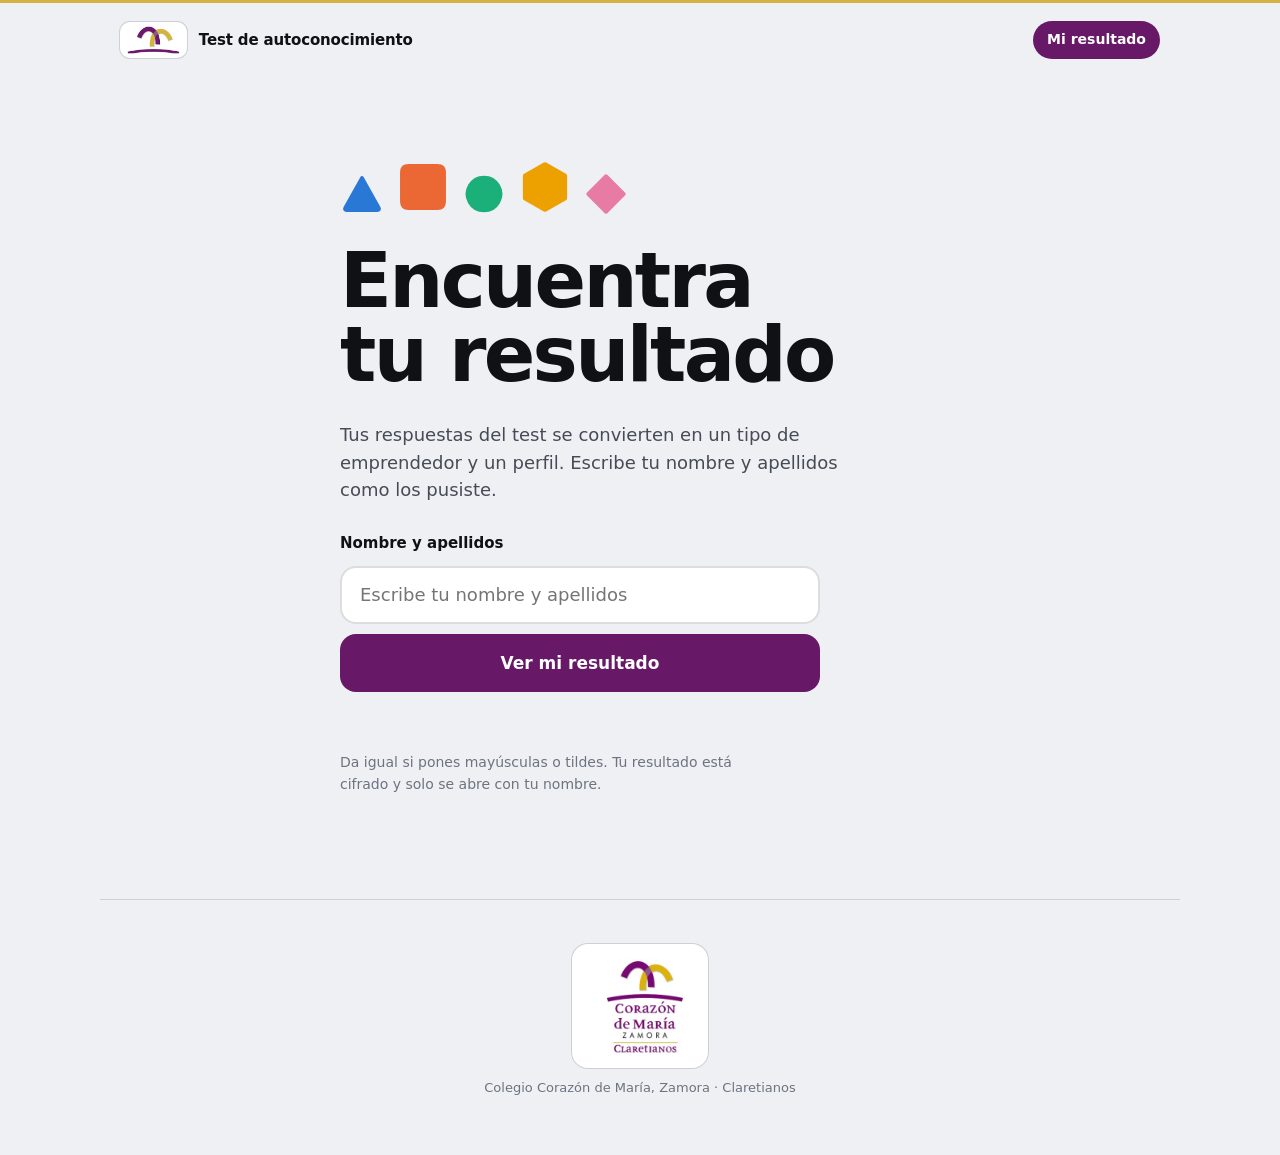
==== commit 3e649231: "Actualiza los resultados Co-Authored-By: Claude Sonnet 5.5 <noreply@anthropic.com>" ====
--- a/index.html
+++ b/index.html
@@ -2,188 +2,312 @@
 <html lang="es">
 <head>
 <meta charset="utf-8">
-<meta name="viewport" content="width=device-width, initial-scale=1">
+<meta name="viewport" content="width=device-width, initial-scale=1, viewport-fit=cover">
 <meta name="robots" content="noindex, nofollow">
+<meta name="color-scheme" content="light dark">
 <title>Tu perfil emprendedor</title>
 <style>
   :root {
     color-scheme: light;
-    --bg:#f6f5f1; --surface:#ffffff; --ink:#0b0b0b; --ink2:#52514e; --muted:#898781;
-    --grid:#e1e0d9; --border:rgba(11,11,11,.10); --wash:rgba(11,11,11,.04);
-    --acento:#2a78d6; --acento-suave:rgba(42,120,214,.16);
+    --suelo:#eef0f4; --papel:#ffffff; --tinta:#0f1115; --tinta2:#464b55; --suave:#6d7380;
+    --linea:rgba(15,17,21,.14); --lavado:rgba(15,17,21,.05); --anillo:#ffffff;
+    --foco:#2a78d6; --marca:#0f1115; --marca-txt:#ffffff; --oro:#d3b341;
+    --nv0:#86b6ef; --nv1:#3987e5; --nv2:#1c5cab; --nv3:#0d366b;
+    --display:"Avenir Next","Segoe UI Variable Display","Segoe UI",system-ui,-apple-system,"Helvetica Neue",Arial,sans-serif;
+    --texto:system-ui,-apple-system,"Segoe UI",Roboto,"Helvetica Neue",Arial,sans-serif;
+    --salida:cubic-bezier(.16,1,.3,1);
   }
   @media (prefers-color-scheme: dark) {
     :root { color-scheme: dark;
-      --bg:#0d0d0d; --surface:#1a1a19; --ink:#f0efec; --ink2:#c3c2b7; --muted:#898781;
-      --grid:#2c2c2a; --border:rgba(255,255,255,.10); --wash:rgba(255,255,255,.05);
-      --acento:#3987e5; --acento-suave:rgba(57,135,229,.22); }
+      --suelo:#0d0e11; --papel:#171a1f; --tinta:#f2f3f5; --tinta2:#c2c6cf; --suave:#8d93a0;
+      --linea:rgba(255,255,255,.16); --lavado:rgba(255,255,255,.06); --anillo:#171a1f;
+      --foco:#6aa6f0; --marca:#f2f3f5; --marca-txt:#0f1115;
+      --nv0:#184f95; --nv1:#256abf; --nv2:#3987e5; --nv3:#86b6ef; }
   }
   * { box-sizing:border-box; }
-  body { margin:0; background:var(--bg); color:var(--ink); font:16px/1.55 system-ui,-apple-system,"Segoe UI",sans-serif; -webkit-text-size-adjust:100%; }
-  .wrap { max-width:960px; margin:0 auto; padding:24px 16px 64px; }
-  h1,h2,h3,p { margin:0; }
-  h1 { font-size:clamp(28px,6vw,44px); line-height:1.1; letter-spacing:-.02em; font-weight:700; }
-  h2 { font-size:20px; letter-spacing:-.01em; font-weight:650; }
-  h3 { font-size:16px; font-weight:650; }
-  .eyebrow { font-size:12px; font-weight:650; letter-spacing:.08em; text-transform:uppercase; color:var(--muted); }
-  .lead { color:var(--ink2); font-size:17px; max-width:56ch; }
-  .sub { color:var(--ink2); font-size:14px; }
-  .muted { color:var(--muted); }
+  html { -webkit-text-size-adjust:100%; }
+  body { margin:0; background:var(--suelo); color:var(--tinta); font:16px/1.55 var(--texto); }
+  h1,h2,h3,p,ol,ul { margin:0; padding:0; }
+  ol,ul { list-style:none; }
   [hidden] { display:none !important; }
-
-  /* búsqueda */
-  .buscar { min-height:calc(100vh - 88px); display:grid; align-content:center; gap:20px; max-width:560px; margin:0 auto; }
-  .buscar form { display:grid; gap:10px; margin-top:6px; }
-  label { font-size:14px; font-weight:600; }
-  input { font:inherit; font-size:17px; height:52px; padding:0 16px; border-radius:14px; border:1.5px solid var(--border); background:var(--surface); color:var(--ink); width:100%; }
-  input:focus-visible, .btn:focus-visible { outline:3px solid var(--acento); outline-offset:2px; }
-  .btn { font:inherit; font-weight:650; font-size:16px; height:52px; padding:0 22px; border-radius:14px; border:1.5px solid var(--border); background:var(--surface); color:var(--ink); cursor:pointer; }
-  .btn.primario { background:var(--ink); color:var(--bg); border-color:var(--ink); }
-  .btn:disabled { opacity:.6; cursor:progress; }
-  .error { color:#c2352f; font-size:14px; min-height:1.4em; }
-  @media (prefers-color-scheme: dark) { .error { color:#ff8a80; } }
-  .nota { font-size:13px; color:var(--muted); }
-
-  /* informe */
-  .informe { display:grid; gap:18px; }
-  .saludo { display:grid; gap:6px; padding:8px 0 4px; }
-  .saludo h1:focus { outline:none; }
-  .card { background:var(--surface); border:1px solid var(--border); border-radius:20px; padding:22px; min-width:0; }
-  .card > .sub { margin-top:4px; }
-  .hero { display:grid; gap:18px; }
-  .indice .num { font-size:clamp(64px,16vw,92px); line-height:1; font-weight:750; letter-spacing:-.04em; margin-top:10px; }
-  .indice .num small { font-size:.38em; color:var(--ink2); font-weight:650; margin-left:2px; letter-spacing:0; }
-  .nivel { font-size:20px; font-weight:700; margin-top:6px; }
-  .medidor { height:12px; border-radius:6px; background:var(--grid); margin:16px 0 8px; overflow:hidden; }
-  .medidor i { display:block; height:100%; background:var(--acento); border-radius:6px; }
-  .tipo { position:relative; padding-left:30px; overflow:hidden; }
-  .tipo::before { content:""; position:absolute; left:0; top:0; bottom:0; width:9px; background:var(--tipo); }
-  .tipo h2 { font-size:clamp(28px,6vw,36px); line-height:1.1; letter-spacing:-.02em; margin:8px 0 4px; }
-  .tipo .lema { color:var(--ink2); font-style:italic; margin-bottom:12px; }
-  .tipo p + p { margin-top:10px; }
-  .chips { display:flex; flex-wrap:wrap; gap:8px; margin-top:14px; }
-  .chip { display:inline-flex; align-items:center; gap:8px; padding:5px 12px; border-radius:999px; border:1px solid var(--border); font-size:14px; background:var(--wash); }
-  .pto { width:10px; height:10px; border-radius:50%; background:var(--c, var(--acento)); flex:none; }
-
-  .votos { display:grid; gap:12px; margin-top:16px; }
-  .voto { display:grid; grid-template-columns:minmax(110px,150px) 1fr 64px; gap:12px; align-items:center; font-size:15px; }
-  .voto .pista { height:16px; border-radius:8px; background:var(--grid); overflow:hidden; }
-  .voto .pista i { display:block; height:100%; border-radius:8px; background:var(--c); min-width:6px; }
-  .voto .n { text-align:right; color:var(--ink2); font-variant-numeric:tabular-nums; }
-  .voto.top .nombre { font-weight:700; }
-
-  .dims { display:grid; gap:20px; margin-top:12px; }
-  .dims svg { width:100%; max-width:380px; height:auto; margin:0 auto; display:block; }
-  .lista-dims { display:grid; gap:16px; align-content:center; }
-  .dim .cab { display:flex; justify-content:space-between; gap:12px; font-weight:650; }
-  .dim .cab span:last-child { font-variant-numeric:tabular-nums; }
-  .dim .pista { height:8px; border-radius:4px; background:var(--grid); margin:6px 0; overflow:hidden; }
-  .dim .pista i { display:block; height:100%; background:var(--acento); border-radius:4px; }
-  .dim p { color:var(--ink2); font-size:14.5px; }
-
-  .fuertes { display:grid; gap:14px; margin-top:14px; }
-  .fuerte { border:1px solid var(--border); border-radius:14px; padding:16px; background:var(--wash); }
-  .fuerte p { color:var(--ink2); font-size:14.5px; margin-top:4px; }
-  .fuerte .cab { display:flex; justify-content:space-between; gap:12px; font-weight:650; }
-
-  .resps { display:grid; gap:12px; margin-top:14px; }
-  .resp { border:1px solid var(--border); border-radius:14px; padding:16px; display:grid; gap:8px; align-content:start; }
-  .resp .q { font-size:13.5px; color:var(--muted); }
-  .resp .q b { color:var(--ink2); font-weight:650; margin-right:4px; }
-  .resp .a { font-weight:600; }
-  .resp .f { color:var(--ink2); font-size:14.5px; }
-  .resp .chip { justify-self:start; font-size:13px; padding:3px 10px; }
-
-  .calculo p { font-size:14px; color:var(--ink2); margin-top:8px; }
-  .acciones { display:flex; flex-wrap:wrap; gap:10px; }
-  .pie { font-size:12.5px; color:var(--muted); text-align:center; margin-top:6px; }
-
-  @media (min-width:820px) {
-    .hero { grid-template-columns:5fr 6fr; align-items:stretch; }
-    .dims { grid-template-columns:minmax(300px,380px) 1fr; align-items:center; }
-    .fuertes { grid-template-columns:1fr 1fr; }
-    .resps { grid-template-columns:1fr 1fr; }
-  }
-  @media (max-width:520px) { .voto { grid-template-columns:112px 1fr 52px; gap:8px; font-size:14px; } .card { padding:18px; } }
+  a { color:inherit; }
+  ::selection { background:var(--foco); color:#fff; }
+  :focus-visible { outline:3px solid var(--foco); outline-offset:3px; border-radius:6px; }
+  button { font:inherit; color:inherit; }
+  .num { font-variant-numeric:tabular-nums; }
+
+  /* ---------- cabecera ---------- */
+  .top { display:flex; align-items:center; justify-content:space-between; gap:16px; max-width:1080px; margin:0 auto; padding:18px 20px; }
+  .marca { display:flex; align-items:center; gap:12px; text-decoration:none; font:700 15px/1.2 var(--display); letter-spacing:-.01em; }
+  .marca .placa { display:grid; place-items:center; background:#fff; border-radius:10px; padding:3px 6px; box-shadow:0 0 0 1px var(--linea); }
+  .marca .placa img { height:30px; width:auto; display:block; }
+  .filete { height:3px; background:var(--oro); }
+  .marca .sello { display:flex; gap:3px; }
+  .top nav { display:flex; gap:4px; }
+  .top nav a { text-decoration:none; padding:8px 14px; border-radius:999px; font-size:14px; font-weight:600; color:var(--tinta2); }
+  .top nav a[aria-current="page"] { background:var(--marca); color:var(--marca-txt); }
+  .top nav a:not([aria-current="page"]):hover { background:var(--lavado); }
+  .top nav a { white-space:nowrap; }
+  @media (max-width:520px) { .top { padding:14px 16px; } .marca > span:last-child { display:none; } .top nav a { padding:8px 12px; } }
+
+  /* ---------- búsqueda ---------- */
+  .buscar { max-width:640px; margin:0 auto; padding:clamp(28px,9vh,96px) 20px 80px; display:grid; gap:28px; }
+  .buscar .fichas { display:flex; gap:10px; align-items:flex-end; }
+  .buscar h1 { font:800 clamp(2.5rem,11vw,4.75rem)/.98 var(--display); letter-spacing:-.035em; text-wrap:balance; }
+  .buscar .intro { font-size:18px; color:var(--tinta2); max-width:46ch; }
+  .buscar form { display:grid; gap:10px; max-width:480px; }
+  .buscar label { font-weight:650; font-size:15px; }
+  input[type=text], input[type=password] { font:inherit; font-size:18px; height:58px; padding:0 18px; border-radius:16px; border:2px solid var(--linea); background:var(--papel); color:var(--tinta); width:100%; }
+  input[type=text]:focus, input[type=password]:focus { border-color:var(--tinta); outline:none; }
+  input[type=text]:focus-visible, input[type=password]:focus-visible { outline:3px solid var(--foco); outline-offset:2px; }
+  .boton { height:58px; padding:0 26px; border-radius:16px; border:0; background:var(--marca); color:var(--marca-txt); font:700 17px var(--display); cursor:pointer; transition:transform .15s var(--salida); }
+  .boton:active { transform:scale(.98); }
+  .boton:disabled { opacity:.6; cursor:progress; }
+  .boton.claro { background:transparent; color:var(--tinta); border:2px solid var(--linea); }
+  .error { color:#b3261e; font-size:15px; min-height:1.5em; }
+  @media (prefers-color-scheme: dark) { .error { color:#ff9a92; } }
+  .nota { font-size:14px; color:var(--suave); max-width:46ch; }
+
+  /* ---------- portada del resultado ---------- */
+  .portada { --suelo-hero:var(--suelo); --txt-hero:var(--tinta); --txt2-hero:var(--tinta2); --raya-hero:var(--linea);
+    background:var(--suelo-hero); color:var(--txt-hero); transition:background-color .7s var(--salida), color .7s var(--salida); }
+  .portada.listo { --suelo-hero:var(--hero); --txt-hero:var(--hero-txt); --txt2-hero:var(--hero-txt2); --raya-hero:var(--hero-raya); }
+  .portada .dentro { max-width:1080px; margin:0 auto; padding:clamp(16px,3vw,40px) 20px clamp(32px,6vw,72px); display:grid; gap:clamp(24px,4vw,40px) clamp(28px,5vw,64px); }
+  .portada h1 { font:800 clamp(2.75rem,13vw,5.5rem)/.95 var(--display); letter-spacing:-.04em; text-wrap:balance; opacity:0; transform:translateY(14px); transition:opacity .6s var(--salida) .15s, transform .6s var(--salida) .15s; }
+  .portada .lema { font:italic 500 clamp(1.1rem,3.6vw,1.5rem)/1.3 var(--display); color:var(--txt2-hero); margin-top:14px; max-width:28ch; opacity:0; transition:opacity .6s var(--salida) .3s; }
+  .portada .hola { font-size:17px; color:var(--txt2-hero); margin-top:18px; opacity:0; transition:opacity .6s var(--salida) .4s; }
+  .portada.listo h1, .portada.listo .lema, .portada.listo .hola { opacity:1; transform:none; }
+  .portada .emblema { width:clamp(72px,18vw,112px); height:auto; display:block; margin-bottom:18px; opacity:0; transform:scale(.7); transition:opacity .5s var(--salida) .05s, transform .6s var(--salida) .05s; }
+  .portada.listo .emblema { opacity:1; transform:none; }
+
+  .tubos { display:grid; grid-template-columns:repeat(5,1fr); gap:clamp(8px,2.4vw,18px); align-items:end; max-width:520px; }
+  .tubo { display:grid; gap:8px; justify-items:center; }
+  .pila { width:100%; height:var(--alto); display:flex; flex-direction:column-reverse; align-items:center; justify-content:flex-start; gap:var(--hueco); padding:8px 0; border:2.5px solid var(--raya-hero); border-radius:18px 18px 26px 26px; transition:border-color .6s var(--salida); }
+  .tubo.gana .pila { border-color:var(--txt-hero); }
+  .ficha { display:block; padding:0; border:0; background:none; cursor:pointer; line-height:0; border-radius:50%; }
+  .ficha svg { display:block; width:var(--ficha); height:var(--ficha); }
+  .tubo .cuenta { font:700 22px/1 var(--display); font-synthesis:none; }
+  .tubo:not(.gana) .cuenta { color:var(--txt2-hero); font-weight:600; }
+  .claves { margin-top:20px; display:grid; gap:7px; font-size:15px; max-width:520px; }
+  .claves li { display:flex; align-items:center; gap:10px; color:var(--txt2-hero); }
+  .claves li.gana { color:var(--txt-hero); font-weight:700; }
+  .claves .n { margin-left:auto; font-variant-numeric:tabular-nums; }
+
+  .puntos { max-width:520px; }
+  .puntos .cifra { display:flex; align-items:baseline; gap:10px; flex-wrap:wrap; }
+  .puntos strong { font:800 clamp(2rem,8vw,2.75rem)/1 var(--display); letter-spacing:-.03em; }
+  .puntos .nivel { font:700 18px var(--display); color:var(--txt-hero); }
+  .sellos { display:grid; grid-template-columns:repeat(13,1fr); gap:4px; margin:14px 0 12px; }
+  .sellos i { aspect-ratio:1; border-radius:5px; border:2px solid var(--raya-hero); }
+  .sellos i.on { background:var(--txt-hero); border-color:var(--txt-hero); }
+  .puntos p { color:var(--txt2-hero); font-size:15px; }
+
+  @media (min-width:900px) {
+    .portada .dentro { grid-template-columns:1.05fr 1fr; grid-template-areas:"texto tubos" "puntos tubos"; align-items:center; row-gap:36px; }
+    .portada .dentro > .texto { grid-area:texto; align-self:end; }
+    .portada .dentro > .puntos { grid-area:puntos; align-self:start; }
+    .portada .dentro > .tubos-col { grid-area:tubos; justify-self:end; width:100%; max-width:520px; }
+  }
+
+  /* ---------- secciones ---------- */
+  .bloque { max-width:1080px; margin:0 auto; padding:clamp(40px,7vw,88px) 20px 0; display:grid; gap:24px; }
+  .bloque > * { min-width:0; }
+  .bloque > h2 { overflow-wrap:anywhere; font:800 clamp(1.75rem,6vw,2.75rem)/1.04 var(--display); letter-spacing:-.03em; text-wrap:balance; max-width:20ch; }
+  .bloque .sub { color:var(--tinta2); max-width:60ch; font-size:17px; }
+  @media (min-width:900px) {
+    .bloque.partido { grid-template-columns:minmax(0,5fr) minmax(0,7fr); column-gap:56px; align-items:start; grid-auto-flow:row; }
+    .bloque.partido > h2, .bloque.partido > .sub { grid-column:1; }
+    .bloque.partido > .cuerpo { grid-column:2; grid-row:1 / span 3; }
+  }
+  .lectura { font-size:18px; line-height:1.6; max-width:62ch; display:grid; gap:14px; }
+  .afines { display:flex; flex-wrap:wrap; gap:10px; margin-top:6px; }
+  .pildora { display:inline-flex; align-items:center; gap:9px; padding:7px 14px 7px 9px; border-radius:999px; background:var(--papel); border:1.5px solid var(--linea); font-size:15px; font-weight:600; }
+
+  .dims { display:grid; gap:22px; }
+  .dim { display:grid; gap:7px; }
+  .dim .cab { display:flex; align-items:center; gap:10px; font:700 17px var(--display); }
+  .dim .cab .v { margin-left:auto; font-variant-numeric:tabular-nums; }
+  .dim .pista { height:10px; border-radius:5px; background:var(--lavado); box-shadow:inset 0 0 0 1px var(--linea); overflow:hidden; }
+  .dim .pista i { display:block; height:100%; border-radius:5px; background:var(--c); }
+  .dim p { color:var(--tinta2); font-size:16px; max-width:56ch; }
+  .dim .destaca { font:700 12px var(--display); letter-spacing:.02em; padding:2px 9px; border-radius:999px; background:var(--marca); color:var(--marca-txt); }
+
+  .libro { display:grid; }
+  .linea { display:grid; grid-template-columns:34px minmax(0,1fr); gap:4px 14px; padding:20px 0; border-top:1.5px solid var(--linea); scroll-margin-top:16px; }
+  .linea:target { background:var(--lavado); box-shadow:-14px 0 0 var(--lavado), 14px 0 0 var(--lavado); }
+  .linea .nº { font:800 22px/1.2 var(--display); color:var(--suave); font-variant-numeric:tabular-nums; }
+  .linea .q { font-size:14.5px; color:var(--suave); }
+  .linea .a { font:700 18px/1.35 var(--display); letter-spacing:-.01em; margin-top:2px; }
+  .linea .f { color:var(--tinta2); margin-top:6px; }
+  .linea .t { display:inline-flex; align-items:center; gap:8px; margin-top:10px; font-size:14px; font-weight:700; }
+
+  .compartes { display:flex; align-items:center; gap:18px; flex-wrap:wrap; }
+  .compartes strong { font:800 clamp(2.4rem,9vw,3.6rem)/1 var(--display); letter-spacing:-.04em; }
+  .compartes p { font-size:17px; color:var(--tinta2); max-width:34ch; }
+  .calculo { color:var(--tinta2); font-size:15px; display:grid; gap:10px; max-width:70ch; }
+  .acciones { display:flex; gap:12px; flex-wrap:wrap; padding:36px 20px 72px; max-width:1080px; margin:0 auto; }
+  .acciones .boton { height:52px; font-size:16px; }
+  .firma { display:grid; justify-items:center; gap:10px; padding:44px 20px 56px; border-top:1.5px solid var(--linea); max-width:1080px; margin:24px auto 0; text-align:center; }
+  .firma .placa { background:#fff; border-radius:16px; padding:10px 14px; box-shadow:0 0 0 1px var(--linea); }
+  .firma img { height:104px; width:auto; display:block; }
+  .firma p { font-size:13px; color:var(--suave); }
+  .pie { text-align:center; color:var(--suave); font-size:13px; padding:0 20px 40px; }
+
+  /* ---------- grupo ---------- */
+  .selector { display:inline-flex; flex-wrap:wrap; max-width:100%; justify-self:start; background:var(--lavado); border-radius:999px; padding:4px; gap:2px; box-shadow:inset 0 0 0 1px var(--linea); }
+  .selector button { white-space:nowrap; border:0; background:none; padding:9px 16px; border-radius:999px; font-weight:650; font-size:15px; color:var(--tinta2); cursor:pointer; }
+  .selector button[aria-pressed="true"] { background:var(--marca); color:var(--marca-txt); }
+  .pictograma { display:grid; gap:20px; }
+  .pictograma .fila { display:grid; gap:8px; }
+  .pictograma .nombre { display:flex; align-items:center; gap:10px; font:700 17px var(--display); }
+  .pictograma .nombre .p { margin-left:auto; font:800 20px var(--display); font-variant-numeric:tabular-nums; }
+  .pictograma .nube { display:flex; flex-wrap:wrap; gap:4px; }
+  .pictograma .nube svg { width:16px; height:16px; display:block; }
+  .barra-niveles { display:flex; gap:3px; height:48px; }
+  .barra-niveles span { display:grid; place-items:center; font:700 15px var(--display); border-radius:8px; min-width:0; overflow:hidden; }
+  .leyenda-niveles { display:flex; flex-wrap:wrap; gap:6px 18px; font-size:14px; color:var(--tinta2); margin-top:10px; }
+  .leyenda-niveles i { display:inline-block; width:12px; height:12px; border-radius:4px; margin-right:7px; vertical-align:-1px; }
+  details.situacion { border-top:1.5px solid var(--linea); padding:16px 0; }
+  details.situacion:last-child { border-bottom:1.5px solid var(--linea); }
+  details.situacion summary { cursor:pointer; display:grid; grid-template-columns:34px 1fr auto; gap:14px; align-items:baseline; list-style:none; }
+  details.situacion summary::-webkit-details-marker { display:none; }
+  details.situacion summary .nº { font:800 20px var(--display); color:var(--suave); }
+  details.situacion summary .tx { font-weight:600; }
+  details.situacion summary .top1 { font-size:14px; color:var(--suave); white-space:nowrap; }
+  details.situacion .ops { display:grid; gap:14px; padding:16px 0 4px 48px; }
+  .op { display:grid; grid-template-columns:22px minmax(0,1fr) 52px; gap:6px 12px; align-items:center; }
+  .op .t { font-size:15px; }
+  .op .p { text-align:right; font:800 17px var(--display); font-variant-numeric:tabular-nums; }
+  .op .barra { grid-column:2 / 4; height:8px; border-radius:4px; background:var(--lavado); overflow:hidden; }
+  .op .barra i { display:block; height:100%; background:var(--c); border-radius:4px; }
+  @media (max-width:560px) { details.situacion summary { grid-template-columns:30px 1fr; } details.situacion summary .top1 { grid-column:2; } details.situacion .ops { padding-left:0; } }
+
+  @media (prefers-reduced-motion: reduce) { * { transition-duration:.01ms !important; animation-duration:.01ms !important; } }
+
   @media print {
-    body { background:#fff; color:#000; }
-    .wrap { padding:0; max-width:none; }
-    .no-print { display:none !important; }
-    .card, .resp, .fuerte { break-inside:avoid; }
+    @page { size:A4; margin:14mm; }
+    body { background:#fff; color:#000; font-size:14px; }
+    .top { padding:0 0 10px; max-width:none; }
+    .top nav, .acciones, .pie, .selector, .filete { display:none !important; }
+    .firma { padding:18px 0 0; margin-top:18px; } .firma img { height:60px; }
+    .portada, .portada.listo { background:#fff !important; color:#000 !important; --txt-hero:#000; --txt2-hero:#333; --raya-hero:#999; border-top:2px solid #000; border-bottom:2px solid #000; }
+    .portada h1, .portada .lema, .portada .hola, .portada .emblema { opacity:1 !important; transform:none !important; }
+    .portada .dentro { max-width:none; padding:14px 0; grid-template-columns:1fr 1fr; grid-template-areas:"texto tubos" "puntos tubos"; gap:14px 24px; align-items:center; }
+    .portada .dentro > .texto { grid-area:texto; }
+    .portada .dentro > .puntos { grid-area:puntos; }
+    .portada .dentro > .tubos-col { grid-area:tubos; }
+    .portada h1 { font-size:2.8rem; } .portada .emblema { width:60px; margin-bottom:8px; } .portada .lema { font-size:1.05rem; margin-top:8px; }
+    .portada .claves { font-size:12px; margin-top:10px; gap:4px; } .portada .puntos p { font-size:12px; }
+    .bloque { max-width:none; padding:22px 0 0; gap:12px; }
+    .bloque > h2 { font-size:1.45rem; max-width:none; }
+    .bloque.partido { grid-template-columns:1fr 1.7fr; column-gap:24px; align-items:start; }
+    .bloque.partido > h2, .bloque.partido > .sub { grid-column:1; }
+    .bloque.partido > .cuerpo { grid-column:2; grid-row:1 / span 3; }
+    .bloque .sub, .lectura { font-size:13.5px; } .dim p, .linea .f { font-size:12.5px; } .linea .a { font-size:15px; } .dims { gap:12px; }
+    .linea { padding:10px 0; } .linea, .dim, .tubo { break-inside:avoid; }
+    .compartes strong { font-size:2rem; }
+    .compartes .boton { display:none !important; } .bloque > h2 { break-after:avoid; }
+    .pildora { font-size:12px; padding:5px 12px 5px 7px; } .afines { gap:6px; margin-top:0; }
     * { -webkit-print-color-adjust:exact; print-color-adjust:exact; }
   }
 </style>
 </head>
 <body>
-<main class="wrap">
-  <section class="buscar" id="vista-buscar">
-    <div>
-      <p class="eyebrow">Test de autoconocimiento</p>
-      <h1 style="margin-top:10px">Descubre tu perfil emprendedor</h1>
-    </div>
-    <p class="lead">Escribe tu nombre y apellidos como los pusiste en el test y verás tu resultado.</p>
+
+<div class="filete" aria-hidden="true"></div>
+<header class="top">
+  <a class="marca" href="#" id="marca" aria-label="Inicio"></a>
+  <nav aria-label="Secciones"><a href="#" id="nav-yo">Mi resultado</a><a href="#grupo" id="nav-grupo" hidden>El grupo</a></nav>
+</header>
+
+<main id="main">
+  <section class="buscar" id="vista-buscar" aria-labelledby="t-buscar">
+    <div class="fichas" id="fichas-portada" aria-hidden="true"></div>
+    <h1 id="t-buscar">Encuentra tu resultado</h1>
+    <p class="intro">Tus respuestas del test se convierten en un tipo de emprendedor y un perfil. Escribe tu nombre y apellidos como los pusiste.</p>
     <form id="form" autocomplete="off" novalidate>
       <label for="nombre">Nombre y apellidos</label>
       <input id="nombre" name="nombre" type="text" inputmode="text" autocapitalize="words" spellcheck="false" placeholder="Escribe tu nombre y apellidos" required>
-      <button class="btn primario" id="btn" type="submit">Ver mi resultado</button>
+      <button class="boton" id="btn" type="submit">Ver mi resultado</button>
       <p class="error" id="error" role="alert" aria-live="polite"></p>
     </form>
-    <p class="nota">Da igual si pones mayúsculas o tildes. Tu resultado está cifrado: solo se abre con tu nombre.</p>
+    <p class="nota">Da igual si pones mayúsculas o tildes. Tu resultado está cifrado y solo se abre con tu nombre.</p>
     <noscript><p class="error">Esta página necesita JavaScript para abrir tu resultado.</p></noscript>
   </section>
 
-  <article class="informe" id="vista-informe" hidden></article>
+  <article id="vista-informe" hidden></article>
+  <section id="vista-grupo" hidden></section>
 </main>
+<footer class="firma" id="firma" hidden></footer>
 
 <script id="modelo" type="application/json">{"iter": 300000, "max": 26, "dims": [{"k": "iniciativa", "nombre": "Iniciativa y liderazgo", "corto": "Iniciativa", "descr": "Arrancar cosas sin que te lo pidan y mover a otros contigo.", "estilo": {"alto": "Te gusta tomar la iniciativa: propones, organizas y mueves a otros contigo.", "medio": "Combinas iniciativa y escucha: según la situación lideras o acompañas.", "bajo": "Prefieres observar y colaborar: aportas desde dentro del equipo más que desde el frente."}}, {"k": "autonomia", "nombre": "Autonomía", "corto": "Autonomía", "descr": "Aprender por tu cuenta y decidir sin depender de la aprobación de otros.", "estilo": {"alto": "Decides y aprendes por tu cuenta, con criterio propio.", "medio": "Equilibras tu propio criterio con lo que opinan quienes te rodean.", "bajo": "Te apoyas en tu entorno y en quienes saben más para decidir y aprender."}}, {"k": "riesgo", "nombre": "Riesgo e innovación", "corto": "Riesgo", "descr": "Probar ideas nuevas en pequeño y aceptar que no hay garantías.", "estilo": {"alto": "Pruebas ideas nuevas en pequeño y toleras bien la incertidumbre.", "medio": "Te atraen las ideas nuevas y las pruebas cuando ves una base sólida.", "bajo": "Prefieres avanzar sobre seguro y cuidar lo que ya funciona."}}, {"k": "persistencia", "nombre": "Persistencia y compromiso", "corto": "Persistencia", "descr": "Volver a intentarlo cuando algo sale mal y comprometerte con lo que quieres lograr.", "estilo": {"alto": "Te comprometes a fondo y no sueltas cuando algo se complica.", "medio": "Aguantas bien y sabes cuándo conviene pedir ayuda.", "bajo": "Cuidas tu energía y eliges con cuidado dónde ponerla."}}, {"k": "valor", "nombre": "Visión de valor e impacto", "corto": "Valor", "descr": "Ver dónde hay valor: en tu dinero, en tu tiempo y en los problemas reales.", "estilo": {"alto": "Ves oportunidades y valor donde otros ven gastos o quejas.", "medio": "Piensas en el valor de las cosas y lo tienes en cuenta al decidir.", "bajo": "Disfrutas del presente y te mueves por lo que tienes cerca."}}], "tipos": {"iniciativa": {"nombre": "El Impulsor", "lema": "Tú empiezas y el resto se apunta.", "descr": "Eres de los que organizan el plan, proponen la solución y arrastran al grupo. Tu superpoder es convertir una idea suelta en movimiento.", "equipo": "En un equipo eres quien arranca las cosas y mantiene la energía alta.", "encaja": ["persistencia", "valor"], "color": ["#2a78d6", "#3987e5"]}, "autonomia": {"nombre": "El Autor", "lema": "Si va a existir, que lleve tu sello.", "descr": "Quieres construir algo propio y a tu manera, y no necesitas la aprobación de nadie para seguir adelante. Aprendes por tu cuenta y decides con criterio.", "equipo": "En un equipo aportas ideas con sello propio y mucha autonomía.", "encaja": ["iniciativa", "valor"], "color": ["#eb6834", "#d95926"]}, "riesgo": {"nombre": "El Pionero", "lema": "Prueba en pequeño y aprende rápido.", "descr": "Te atrae lo nuevo y no esperas a tenerlo todo claro: lanzas versiones pequeñas, cuestionas el único camino posible y aprendes de lo que pasa.", "equipo": "En un equipo eres quien propone probar algo nuevo y lo prueba pronto.", "encaja": ["valor", "persistencia"], "color": ["#1baf7a", "#199e70"]}, "persistencia": {"nombre": "El Constructor", "lema": "Lo que empieza, lo termina.", "descr": "Cuando algo se tuerce vuelves a intentarlo y te comprometes de verdad con lo que quieres conseguir. Los proyectos largos y difíciles se te dan mejor que a la mayoría.", "equipo": "En un equipo das estabilidad y te aseguras de que las cosas se terminen.", "encaja": ["riesgo", "iniciativa"], "color": ["#eda100", "#c98500"]}, "valor": {"nombre": "El Estratega", "lema": "Ves dónde está el valor.", "descr": "Piensas en el retorno de tu tiempo y tu dinero, y te importa resolver problemas reales. Ves oportunidades donde otros solo ven gastos o quejas.", "equipo": "En un equipo miras el panorama completo y cuidas los recursos.", "encaja": ["iniciativa", "riesgo"], "color": ["#e87ba4", "#d55181"]}}, "niveles": [{"min": 75, "nombre": "Alto impulso", "frase": "Tu forma de actuar encaja muy bien con el perfil emprendedor."}, {"min": 55, "nombre": "En marcha", "frase": "Tienes muchos rasgos emprendedores y ya los pones en práctica."}, {"min": 35, "nombre": "Despegando", "frase": "Tienes una base clara y varios rasgos que están cogiendo vuelo."}, {"min": 0, "nombre": "Explorando", "frase": "Tu forma de actuar combina estilos muy distintos y te estás descubriendo."}], "preguntas": [{"n": 1, "texto": "En tu grupo de amigos...", "opciones": [{"texto": "Propones y organizas planes.", "tipo": "iniciativa", "frase": "Eres quien mueve al grupo: propones, organizas y los demás se apuntan."}, {"texto": "Sigues lo que opina la mayoría.", "tipo": "persistencia", "frase": "Valoras el consenso y la armonía: aportas estabilidad al grupo."}, {"texto": "No miras el chat del grupo.", "tipo": "autonomia", "frase": "Llevas tu propio ritmo y no dependes de lo que pase en el grupo para decidir."}]}, {"n": 2, "texto": "¿Estarías dispuesto a sacrificar placeres de tu vida por sacar adelante un trabajo?", "opciones": [{"texto": "Considero más importante el trabajo que mi vida privada.", "tipo": "persistencia", "frase": "Te comprometes a fondo con lo que quieres sacar adelante y aceptas renunciar a cosas por ello."}, {"texto": "Es necesario que haya un equilibrio.", "tipo": "valor", "frase": "Piensas a largo plazo: sabes que rendir bien necesita equilibrio y descanso."}, {"texto": "Priorizo la vida privada sobre el ámbito profesional.", "tipo": "autonomia", "frase": "Tienes claro qué te importa y lo defiendes: tu vida va primero."}]}, {"n": 3, "texto": "¿Tienes interés en solucionar problemas reales en la sociedad?", "opciones": [{"texto": "Sí.", "tipo": "valor", "frase": "Te mueve resolver problemas reales: donde otros ven quejas, tú ves oportunidades."}, {"texto": "No.", "tipo": "autonomia", "frase": "Tienes tus propios intereses y prefieres centrarte en lo tuyo sin dispersarte."}, {"texto": "Solo lo que me afecte a mí.", "tipo": "riesgo", "frase": "Partes de lo que conoces de primera mano, que es como nacen muchos proyectos."}]}, {"n": 4, "texto": "Se cancela el viaje de fin de curso porque nadie lo ha organizado a tiempo...", "opciones": [{"texto": "Propones a unos compañeros organizarlo.", "tipo": "iniciativa", "frase": "Ante un problema actúas: reúnes a gente y lo organizas."}, {"texto": "Firmar la petición que haga otro grupo para que se considere.", "tipo": "iniciativa", "frase": "Sabes sumarte a iniciativas que ya tienen impulso y aprovechar lo que ya existe."}, {"texto": "Te quejas en el chat del grupo de clase y esperas a ver qué pasa.", "tipo": "autonomia", "frase": "Dices claramente lo que piensas y pones el tema sobre la mesa."}]}, {"n": 5, "texto": "Dentro de 10 años, ¿qué te haría sentir más realizado?", "opciones": [{"texto": "Estabilidad económica y horario predecible,", "tipo": "valor", "frase": "Valoras la seguridad y la planificación: te gusta construir sobre terreno firme."}, {"texto": "Haber construido algo propio que tenga tu sello, aunque el camino no haya estado lleno de rosas.", "tipo": "autonomia", "frase": "Quieres crear algo que lleve tu sello, aunque el camino no sea fácil."}, {"texto": "Ser reconocido socialmente por tu trabajo y contribución.", "tipo": "iniciativa", "frase": "Te motiva dejar huella y que tu aportación se reconozca."}]}, {"n": 6, "texto": "Un/a profesor/a dice que un ejercicio solo se puede resolver de una forma, pero tú ves otro camino que parece funcionar...", "opciones": [{"texto": "Lo haces como dice el profesor para evitar problemas.", "tipo": "persistencia", "frase": "Respetas el método y la guía: sabes que seguir el camino marcado evita tropiezos."}, {"texto": "Pruebas tu método, y se lo comentas.", "tipo": "riesgo", "frase": "Pruebas tu idea y la defiendes con transparencia: innovas a la vista de todos."}, {"texto": "Lo haces a tu manera sin comentarlo y esperas que cuele.", "tipo": "riesgo", "frase": "Confías en tu criterio y pruebas tu camino sin esperar permiso."}]}, {"n": 7, "texto": "Te regalan 350€ por tu cumpleaños. Lo más probable es que...", "opciones": [{"texto": "Los gastes pronto en algo que te apetezca.", "tipo": "riesgo", "frase": "Actúas rápido y disfrutas de lo que consigues: vives el presente."}, {"texto": "Los guardes todos en el banco sin tocarlos.", "tipo": "persistencia", "frase": "Eres constante y prudente: vas acumulando poco a poco."}, {"texto": "Los uses para algo que pueda devolverte más dinero o experiencias.", "tipo": "valor", "frase": "Piensas en el retorno: que tu dinero y tu tiempo trabajen para ti."}]}, {"n": 8, "texto": "Tienes una idea para un proyecto que podrías empezar ya pero nadie te asegura el éxito.", "opciones": [{"texto": "Esperas a tener todo muy claro y a que te den el visto bueno.", "tipo": "valor", "frase": "Quieres bases sólidas antes de moverte: prefieres decidir con información."}, {"texto": "La descartas, porque no merece la pena arriesgarse.", "tipo": "persistencia", "frase": "Cuidas tu energía y tus recursos, y eliges bien tus batallas."}, {"texto": "La pones en marcha a pequeña escala para ver si funciona.", "tipo": "riesgo", "frase": "Pruebas en pequeño y aprendes de lo que pasa: así empiezan muchos proyectos."}]}, {"n": 9, "texto": "Hay algo que te interesa que no se enseña en clase...", "opciones": [{"texto": "Buscas por tu cuenta recursos, practicas y vas corrigiendo sobre la marcha.", "tipo": "autonomia", "frase": "Aprendes por tu cuenta y vas corrigiendo sobre la marcha."}, {"texto": "Esperas a que alguien te lo enseñe o te lo ofrezcan.", "tipo": "persistencia", "frase": "Aprendes mejor con guía y estructura, y te gusta hacerlo bien desde la base."}, {"texto": "Lo dejas para otro momento, cuando tengas más tiempo.", "tipo": "valor", "frase": "Priorizas lo que tienes entre manos y eliges tu momento."}]}, {"n": 10, "texto": "Tienes que convencer a un grupo de que te apoyen tu propuesta y no todos están de acuerdo.", "opciones": [{"texto": "Insistes en tu punto de vista hasta que se cansen de discutir.", "tipo": "persistencia", "frase": "Eres tenaz: no sueltas una idea en la que crees."}, {"texto": "Preparas argumentos y datos, escuchas las objeciones y adaptas tu propuesta.", "tipo": "iniciativa", "frase": "Convences con argumentos y escuchando: lideras sin imponer."}, {"texto": "Dejas que se decida lo que quiera la mayoría y no defiendes tu idea.", "tipo": "valor", "frase": "Valoras la cohesión del grupo por encima de ganar la discusión."}]}, {"n": 11, "texto": "Realizas un ejercicio y no encuentras la solución correcta...", "opciones": [{"texto": "Pides ayuda a un@ profesor@ sin buscar el error tú mismo.", "tipo": "iniciativa", "frase": "Sabes cuándo pedir ayuda y aprovechas a quien sabe más."}, {"texto": "Vuelves a intentarlo para detectar el error.", "tipo": "persistencia", "frase": "Insistes y analizas hasta dar con el fallo: la constancia es lo tuyo."}, {"texto": "Te frustras y pasas al siguiente.", "tipo": "riesgo", "frase": "Priorizas avanzar y no te quedas atascado: cambias de frente con rapidez."}]}, {"n": 12, "texto": "Te quieres comprar una sudadera pero tus amigos te dicen que es más fea que una nevera por detrás.", "opciones": [{"texto": "Te la compras igualmente.", "tipo": "autonomia", "frase": "Tu criterio manda: no necesitas la aprobación de los demás."}, {"texto": "No la compras.", "tipo": "valor", "frase": "Tienes en cuenta la opinión de tu entorno y decides con prudencia."}, {"texto": "Preguntas hasta que alguien te de aprobación social y te la compres.", "tipo": "iniciativa", "frase": "Buscas apoyo y consenso antes de decidir: te importa lo que opinen los tuyos."}]}, {"n": 13, "texto": "Estás haciendo un examen tipo test en el que restan los fallos y no estas seguro de tu respuesta...", "opciones": [{"texto": "Marcas la que crees que es.", "tipo": "riesgo", "frase": "Asumes un riesgo calculado y confías en tu intuición."}, {"texto": "No la contestas.", "tipo": "valor", "frase": "Calculas el riesgo y proteges lo que ya tienes."}, {"texto": "Se la copias al de al lado.", "tipo": "iniciativa", "frase": "Cuando dudas, recurres a quienes tienes cerca."}]}]}</script>
-<script id="tabla" type="application/json">{"5ffde4fb4cdd":[{"s":"8MEs7CYfufslzGQrYp+sEA==","i":"TP8GF0veK5pm3cNY","c":"2ghVa1+41Xfqp13gQ34OPO80lJIDLn5VkPk6ROdkc7K3ewavq1Bb/uP4P+7SdStlhozYuqnsxuLf4pDni/b+bOR4Fo6YmvHuyK92aZSGjzSRSD2UxwVS3M8GSSDQdmZJImYAmHUVuFjsn2i0ptI6kHKTzVef/SNGzP8qgc48VAsdAQaYdnmfTdn+iBwcGyxNXnrqHWcTmRBFeBrZj+eFhUH7dV6SsPtIR3Iete4Wh2l1ASYRGaGKoKDgdSSlnD1vn75aG5cUXGCU1EPy4AdsFiI0oxzKWjndzBZQdWJTU3JJkKwxI5yZvCgC+5/xiysEwJjTU+t2WdE68hfOgwvNK0Q3p+KhL77i/dtLmFBb0U8rQHDNJVAns8QIC3DouPa3ffy0r9tCawEu8Vsqg5oZFckY4zvLU52ivCTw/sg0TAy4aqGe+2ggv523mGg="}],"8c791569f079":[{"s":"4QALdUCqIcW6EHrnYIpUfg==","i":"PWtPPHFfiMZ+SMi3","c":"5vc3pDH1eXzBMq6mr7msJef126Haveq5fMDq1uTC/4Bb0OPpbO6gA7NBrU/i765aEUtBkREaYWe+a5tgXmkT834GsSKLjkcIFfiAXS1pJfvhG47NnvRbGxUwBb0G7KbPQnMlaAxK1v9nkBz3qc+6ELPsQLtA/LGPuVhJEngRPGcgLWpJU8nIX7zldZpY7A0iaVp/gV3C8nNYYxVXi9MJJwRRf/aNnpKYlp1NeWaIiGLE2D2kafZ2OuGLKEASxFO9ZZIDgJuS1lspN7h+YbMjO28287LyFlhhSPxuDusdEDLhWzv6Svrg8RBXxcrWxiw3zf1YYJ7SZLdmSydhg0mjjYS4MMno1XnKicnVlo0QaFPbgm3v/36HtL4AT3vP0f7N9dhjTWpL0exnBu00WnAaXFtMiD29Z7yVuR3llZ2wEWS/O2T99Uan577exX0="}],"ed59f4c85192":[{"s":"SwkFSCV4XfktAr1IPI5PWQ==","i":"cRutvCW61Fj7oovw","c":"zJyoszI/vPrEtp8NS7lDD8hVZEpxXXxy+fNzcrPPsMTvDvoRHmApiH7rqBdc4KsFTqZfsPi86hsXuTK4paO7RXTn8tpcDxLCSPDIPneIbo9dgKZJKEqCzDt/LPMpW9AhzXKhb1BMlm+VJHqm+Gn0kyMHcEQ5oxIAmk8HZeVN7CYewM/p3Vlf82GXrIXM0Y9kS6YrrjXtAsAUFyc/bjZ/h5Jk8k6V/9IPogMm3xywDqfW7L695lGkXC0Ug4fPyYmvn/GqQM7Bd2T8YpCcts2SXs8hTZygDEyIW80hpcHL5DpHYXNxd8n//mXDzzQ7ivvXr61qnvmHH4D4hPN/dyFDQMInsNbI++dzciavUga37fpjBDb7/GKIEXXnGrBJruryCLLHsEk8VaKKVQ7C2FDpAlK394qK6SgPKvyKfkyZRYc7RxW27Sg/P2IXezk="}],"a811d6f18809":[{"s":"m0RUhcVd9ZSDKeKgPrhmmA==","i":"qNkuyWLYiVp1lg4D","c":"0QnVZpFKnxK4tTWOGXL59I0qLbD2botkX4gPOu4BOsSNL1POd1oi0PFO1dTktZfdPuNNuC/A5ptGz6ZFXCyYqthqKdsVp5etMQnMJDkhxZeYq3hJLYCLKOuFV3OyRDsweHO3xbrMjVbkixsN3wpHw8IJjMt64pPZ7fGN/0DhdqF1iuc1fWPk/zjT+rpsXGxBUaV+SAZLXyVA1Yc3AONwx+Dxo6u0YztVBABNg/Q/8JTQBw9Ne1hC8WPdDN1G/ff8RHdaX2DSBLRwknNnOUiPQlLqM1OTKb5tZsPBQKZ8i9pQH/ySO7uc9Ttnch52aTtKqX2aEd2fDL8Vpsz+0BshXPLS65AYOwey8MUnnLfqGwyTffPbd70/PBcPpaWaNIbC+4amUXcAIE9oz4vaL2I1WqNStMnz6qnv+Sf4kOJrEPKkGU5tYZo9rzEVmww="}],"1ca7300529f4":[{"s":"Pr+LpV+XIXclqBzKV/r0ew==","i":"v+3h5ZW9Ob43El80","c":"qGFvbuebCJNVvJ7BI467r2OWzpof/sHAvULmu9J1yzRZGETbdNpTxambwOfwb9hx2X+r3QXXfTdPLfGswDcRjjfgBDTqKsafT1vablrMzloneRo1pwxyb4ISaQJLbucAnHiQpnFcagdjaxg9xEsH1LaczqZyyyYtSel08IIOY8JCwdgw00+OnMyixSbzQ5A89pRovAd1FcdPwQO4K5cRlYj0/0IgUc0G0b6Cs//CmW0p/kvtrXIxuq8t4Ei0oOL3HlqgO0VV4ivqmb/VekQIt9Y/uHKHPl16csG6JV/2QPRNHRlpLwG6pvUrCPvIvk9CtDwT5n86kPX3zEnOXpka7iH8l6mExYkPRuGs9+CRRtJPKxcJd5k+S9faLi466UvvPakr4GY8XgkB3u3cw9Ix4HdeNBTVxpDZE1VekxKJJz7wEIl2zg=="}],"b2e1b48fc37c":[{"s":"sUAnC9p7/PlxC4FykfyV1A==","i":"007wFVn7wxbgh5B9","c":"L83Ypr9b7hZOX96JOrGiiC/VRRuUdEtSDynRnOooLR6shQPvzuwAV2K4+8Bid7PeZgCBsLWErXJ5rPSssPjAcuLtcf7LbkOWL2RDgjCWNC00W6okyu9PHM3wT8JY/DKqe09f4CYhKUsT/eTi8bnywHIcke+8P9NEbT93I4/LoYngK8vBEcXmKU9QdIZY+5RbrT8B2n3E/tyvtraAWgvVLw5IRGU1vPYsU1f9Gm7LL6etLxYUH706xBYiCDIcrhhVEyAZ88YuSC7mFTAuyCFp5IST7/xOxiBRhf/zQ8UKTiw5TW6Dcq3oKs7O3B1aRVsPyTIFVnuSZzznSJlUhtY3ZmViiZfu5diLBWhbrshZ6sOnaLyenY8DL3mG7hRoPpWhM5Us4reBYCDSmiUqnA3WP/voySiL5/u2UB7qWvMUMHExs7LPYg=="}],"95f9ff0d1270":[{"s":"EZZfat0OTh0hgUWkosrd1w==","i":"SzII4NbLiZK7CDo4","c":"R8sO7otF+YRJJrLajUWpakszAMamvELtmw16NupEEqo1I5wFQAstxmS0kqIEaZtfANTAhK8NIWRsY6eg7Fs9lmZ2Ovoxyu5nR68DNLZpiKmvGsulmk5HlRQDZ//HDGauK1clufdVFSaBH7s1iyeMj7ZFoc7wVcnJ4Fe2JaPc7UrA+UzDJ+bhv6B4EIwikiVM+I91MNUtQe4tVTlxnuQWw2YHedUTzuI70nPUz7JZ8lXfZuNSHXszS15/T5oao8l5038tnMozWs5Qo/uLk3H72D21jIELEpEqsPh2f1iUEdV8goDFfuQQsaeajlztTPXYoB/G8ZbfuVaqpfHKXryF8wKl2vL8mJ/qY/HzwbhbwAtSrwjUCfrenfsv9AptwzkkZFxfVuH7S7f2BWRHxOsXyDihYdAFQe1RH5rQcjqG6DMOgu7tnw=="}],"0ffe3e9ab2c3":[{"s":"YJxDeC8BJKR3vX+w0gRDVg==","i":"7+RMLcqRdjQywkdo","c":"WcZVXERje1fB2JJiaxC10T/DpRCtRSPa5nNzICP4Zo4poNBfMAZSwjvXnE6h+uhpG5w8y5D5a9YBP5jwen6bCLaM/MRTWa48QC+XB/gMPbXSVRKSxh91vwvvO9nzE3ZEz5RmSvUATHPxY4Sj4fdKrn+qGEz9H6H7RfBfSVv/7A0oiqVbled/LqPwC3S+xwsYio15J4Bi0F6RjCbGWf3YSA8TH3DLKmYWCW2iC143bFTgHnI53jKR8cWHFcPWqtaUJHCAfZN59m2GqqTlZPaf+oH1tHGAdVv+Ts8Iigq26yo3n1gYWtzFBydGbHlAuhYzrEm8jivTd/nkJsLRsshNpiVEKUHIb2+7LAz6v7rBURespCJXFLJJAHNDd5UhBCeos5B4irXuv7TpGAXhK43Cqvh41eEcFkDY9rZu3DcM9CFZyXkzmQ=="}],"a930dff73ad6":[{"s":"PA4H3uyvvs0E505894yMDA==","i":"Bvay76hiN3kGxUg2","c":"ZYprkq2QU1gvPB7JjlMQRBOXq3WyukA9P1n59uX8tyTTkKHrtO9occ6wwDIIg0MXLsZuC2RMFP1BgTzxBvjAXOoNpmbYmxRD+ndClgThO+Vr1PXO3xJ4Jk/56FepucMhA5S+nUTQoQeR3JWmpUTCUEGDlDHnwOTS+2sT2bEJtneTxmUs+EeNJ7Kxjbn0NVPJwKNsQraisoUisic2wEhEQleMXyXuixLjy9OPcw60yZqFvYJmg6LogriyPgiZNtcmx+nJ3RE3Ala1XxS+bdfJK/XHXDjKT1MMWFEUF6Cbi9raJYFFIa1PhgsbkTwIWUl2e4wg3SNGGRkAlwjKt3jktOaIXZJl14R6A0wM5pcNX1MgPLzZAoye3Hqvwk4pt5SU3Yi9zMkphUFgxcbGqWfdCqThc9Re+kcPep1OX4xWqF5OvPVcv1cfhgrGWA=="}],"a0cbd4d15f0c":[{"s":"1jbvXfpP5+DySRTirdOMvA==","i":"0ENzXPKberN2a0R6","c":"T+Q2Bn50kh9tzjwERNCRhHDZjaJKnAaXE0PQ57E78V858P/OykGr3WyBdb1FERJcvJUDJvOy0+49nw0cOEjx+qvgLYSXJsf4vryW/IQE19oh26B2gxGHefJyftq0JxxhHa/eDt4YfaDn78o6YLEuHcY0phCkOltkzjhPVuDIBsOsDKfytEVmokhNWZEMR+WBFKNk+BvWaogt+rDxt0pZiR93P/QwyKhnWeqIU79u/V+AyHFBijU1k4hRZhawD26kO74p9uqr3wS4ty5V/TCuj2Ehw6Vt4bO+JIJTeOnupK3fV321lq0hoP+83krexWnQIyOwsAA1I60hqBOLI5KbQb1gNE9Bc1TOhL8F78A+Dhvixd/3hvs0rcnP7v/tzQVS+WkAKtSq+0aW6yWvnXIKXj5KaaQAlW6KiZJUwmnU0+3t2WmxZDa1N4C1fQ=="}],"6eec56b9baad":[{"s":"FzHKvYJjg+aUDYARTaCb0g==","i":"Wp4PmG1vTHMnb829","c":"Jx+8gV+9K02JdVMsSLdg855+RcIFHCFBkLn35uYzMT5yngngGoxBQFeszAX+HB2x745smMbHn6xhn7slWKMXc9lZyp6rBysj9s85w4D8U7lSHzHyrYkIA+ovTEJqbHaz9GCMnZxQBe4fuJZCJ4oz1j2ktwDE/P2UDs1Lc6SpAm9m6fYuTvUP5BB+Vh17KfZQ3omIJeQUzmB1LIteUuVoogyblrQPz0aci+OVObnGCoU0b1KsJB9fMLCY3z1rcTHwN6W1+dzY+P3vnUFmmB6nIksWfnDLL3I7c4+hWoxTOiPoHnxIRt5ROgp5Mph8Uwpkb9D3LCQ+XV4q4zUmTN/e6a0z0VYEuHYhoTGd3X741aLFW5XoFgsjVUJyNQlZJwO4BoZ3pmJeY0oPWLzNbeYF9Qi7jvM9rLWASsQ0LzHdLi4BKrVEPffnjzN3mA=="}],"e3be6ef64214":[{"s":"X2FoTlATAjjz7X1v2RlWvA==","i":"VHHK7m1Colj81UH9","c":"Dt7dCp2EkBMXGTZIhYTILs+KkJ5ianBEyJyTqmbYYTX5gPg2JAZgecLCsUnjdgy/kr2rdpMFgeGU5nAufIfNBRmC6xc/X9kluHSVXCyIjfv68Igd1HPnXxSg0qoKw9KdD7pM1pWg43l5ODg9GCwMzUDt+O5LZh8Hro1koTJIj2joA5M01jcPacIHDKlRQouCNE1UuSj8ogOhX8N4LqF0svuGC+oO3U+HzSSngml4Im9E1oDUFfd6QiE6z3pvlNvpdMDfLBHm7OqZ4/5ogU8EgWcNnPbkKtKxd0SYJnEx+BHjoZdxOo/upkKev2Ic5WgA91pjscs0O6b+MutsKoZK9IJ+JBivRyACouol9kJhLvHdzcmgsnamUc0ohtQHXS2V0Kw92a5kVIn24KchrK42MypxOebQTqS6u89OEzWACirGFbzjjVcHSm4k2A=="}],"bab5797cacba":[{"s":"XX/8sSanYQtEAldWK40WIA==","i":"LjjW83e2jlFaS3le","c":"RfcfPRi+5c6IxXAsJ495LEIWZpOiC7sWrBQY/B474ueWvSWf5g1wvIvCEWt75hkZ0ewEXpd4NrXJSZG3HUIkc6se+K/RlpVLJTFjHeH8x0vFSc7jEgY5dB1o9vgjbfuqfr9dKifqPmwRXveBcGDQDmhRiYgsoJRr1v5dAuvNlMR/zFwFbkQRGx66l/TzMX3Ga9gstfgF0IIaGVs0nBQjfBzqpJO/IUWBMOt00mZdyON/4o0ou0rdcOQFIM4pXkvsYe28dYbmGPxMU3Vpn9O756lKVr/PjBEMzBtVfyJPCbsdNA1YVXc11cJfULNIOf8+UzzK5uNgB6X4mIpwP8liAjtITMZbJAU6dUupV3xZaOBg5xxBmUUYSrH08+OwJF0XpP4LI43J9BAfQeuynA14jgGx9sv+WJf0v5RMU+sgdUyNRv6SVkUNRgJMQ+DP9A=="}],"789699328440":[{"s":"q0T/BjTJMz+Dxej1Gd++NA==","i":"/AoRUsyS0Ny3Cmqc","c":"ZXxRaHZeCc1cSh3j5NsyDGGTJvlck8jhNj+1LgAs3Mp2MShRJ/5jQiByI4Nv27Lb2LXG6y41AU/PIsq+w9LJ9coVLWHcvP9tkbv7eG28nayG5EkunazJ0JxEQywDVajcW6s3SdyrlJS9z/7OEJIXImtSOK0tDf+GCoUFSqE5kfhzubnvXjegRXiM11CXnksjNoT/Sqe3YndF65b01F0UbynHKF/gFQPlitD9Ehq7ZkZBqlTmcaD3WGIWjvyAT2oi13qoiWoEbnBNGiFTuFshlebxo7ZRSoVZukv1je4tIeQ5dTq7++3KPi9vOu5SLT/URMshAjvGLjZJkmeX/JBO8fGnXI5QpO7RO8bLg9oyArKgNcrcoRk3XnngJ3z90o8Ama2tcFYUVhvcxFXjwvR/vc8Y5Mim3zhxoSItVsnANV67ayajPh2pByicSLMTXQ=="}],"b86775b23ce8":[{"s":"qjX+FycgNyha5ABj0N7bOQ==","i":"8bfUg/YzYwunLEvJ","c":"DbdnHx3Q/gKyxxD1DtQXqImj01+RCS8e75F8DjuMF2Y449fLbVPwGUAs1aoR6smW2HTzerOQvDksCfI1MWj0Y+EajxOOTfGL+9AREJQiVoUNUHyaD73XWOHLLWTPYIxXRTXUvbR07URagXdijJ7PnwHZ/VamzJqbPASI8dlMxdW3EGyS0BrnckmCk5n4KspYcWnZs1tB2L1BZg33Zo1JRb0uEY6NVJxsjKF3stBKR+kHDI6StN92d1+m48I9hOI7bGRiLQkNktHFgbS5TX9Mv7c38Y7F3dVVmrAsSyjrNdaLa8Rp9jSkA9iEMWaQRcNmcfYkZOCWh+8/+g4j7k/K8gw/bDm3qQnWGTXr7FeZbftY9CMzCYcWbQFwtoouk0Sp29CAvzLES1nLwenEWmVUkqc0KBlYP9Mm8gHIdjIZCfhRDh+Q45MHji2nmY905Q=="}],"39043e7b0754":[{"s":"4tCnz3tx8MmDCmoR9ALyvQ==","i":"TaBNhCbPB6AKOoQL","c":"pUw9U87L8B/qS8NBmCaksQJLvqoIadSeltlQoa4JIATcnqqmitLRZxgGHAah3jyVae8RHgA8whO2ZGGzWwx/QOChjkrBcUc5SZV4ifEyiMJqTa6OheA+bt12cSiVqGzbamefbSvu2Pt5I67JpAjHsFWYnnB1NZmKukKkgTTT9ZSrZbKTk0UHcC0OqqQsO19/zshwJ8rE4TSBVkFMMXRB3coZ5tLpOdAv+JzovWq4ovoPtKtckd3J2vUvSsksk3f0RhmLrGjF5g7rxBYYid5BXgkz9L/vGFjn1EVYOK14kCF9QcrMkpzknUqkSrGK9dQvPT3gJZ7VlFqOUbPTxfgBXJ7c9Ku66NDZmdEIROBtFvNsmbREnlZ10CjbOmg0qS+lpWfm2YigwAFyRjssDPw7W2FWy2nzAEHiOyFoQLOffMSD66xJQI+0Wk8o9BJ4mw=="}],"00ce97e7e509":[{"s":"JCH+gR4V0UsCq+24vp88rg==","i":"XmjKPJPNjaw0KYr7","c":"L5ofwunk4RbquehERBBRfEKbSTruq/ESWGX7SMYiUMhRbhthLjZ19r3fdWrvPgejt4CkUyl8ZnwQPSw1g0mbuTDKNmAK893Wgbq5bn03hDBH0qV2/oTCR9wC3lT+5exQfw3a27lNybhPz8HOUr07+mUerTbdQZFpg5wUBYlFwG01vqNqNCHsW5wFYJYhtxa7sbLNIjj/whF8CIXFAYqqduJTumX6o/XAbdakZ4N9RHcXJs6ebrj8LmstVDUcLNoRajmnmdSqPRzJ09XDA5S8ySjuz0IqtSO0IOmuXJL9K8v2rxAgzdxUVTJd1Bt9IDtd7LDZtJj930d2xjLv4/z8QB0dpKt4jNflU7VMfIEOzbd633O0XaQCOJ8NpTXniCYZq75mAZSh1gO4xZbci+kUz71gtTzX5Fpn381YnCX9jdzniCs="}],"e3529c4e9e7a":[{"s":"Ft1HGC+mQ8JKoYRyvRePKg==","i":"ks5+vdXKaoCj8HSi","c":"xcd32KNn61vldgeyjdmyR5v/AFtKqP7fPzEETrOAYDq3zu0lG7z632dmq8TRNodeP95VwDbrafCOo8o8ZRpPk74RoOG+olTo40/ySjqyv4TAHqFFj4BqwxhioilxM6A/I8mnoE9JGPHGy3VFg7Dwe9beHsyrT4A/8mHmO2BrcgRvooSMLA5wmoydutX+7Gg1JJcwaLKK3kIjrta1XM41tNPbbjpVFa/PBSchQLTMpzH9e5UWOWDSbL96Fe8Qi77Twn+0bqrwooStjtpbzhT8zPDah1zooMHLSW7Qc2qHoAneMx1XNWwcIc2aH1BYCmKbV2MlfOrddDHTKT/c/C9HvfavJPi/QpNJDgtVauK3xtPt5NY0l11DO/7CX5L97ci201UbGRRFABJccKvDeYnpXRTMSaSfkN4l1zGpPURmmNoP9qQ="}],"7eea9d00c693":[{"s":"9J1r5OKJ9FaEqT2uj8Qb5w==","i":"Yj2V01lQm18aGkfu","c":"jW9XEiKKyC2ErLB+dX0ax9LwnNWK39wZGfEY6XsGW2DD7POaLZ7do9PZiqWKeGj8tAeJ8ncFlwIepRoa2apnxr6L0fLbKsl/KGnzKi4bg+LTrpC79dpsafRWbLtyG5mJ4cZ1idMo4PNUdhDBz3H/Lbsm8DmXEBnJj8PLU226LwjoU7XRFcSl9S2wouF2Bbnr/qctDLCO3ElCXOwfbm1fys17igy9BlDD45fRNI55RIYQWaOrp9ZmtEc2zZccpxVTLComkvvW16857Aa0CHj+uEktfMg3upWj6fJuLIpQzGuKNcgvp1FLpjCRr5a+UsCRbHcNosxk7s2x24QpZWlORG905sALN9+H2WoKdxB/vzeI9ElUGclIEfPdcE+atJpwp1WFD3R6yG+YJtGJD+a6dwjm2RFV9LtURyT7gRm7KZ74/uc="}],"df4a189a4a72":[{"s":"ItUl05WJgcA9kHhVYUtAZQ==","i":"CrKfexE6z8zhbuDK","c":"OnmnG/rvjHXk6rJMX1ahQ+TTue/5gQk9OU+4u0Wts47J5CwNsR72S4BlSKMNjtbsbdH5rRxC96REewZxoBoVWiYq9HAlNfz8PuxIfZaxFpQzpdRTxF1UdME+E66UwmELTuBOPkt6/RxdopRXzkoipb+SdH5WnPCa6jjpjbfRyNBxBk0Q2N5FFtyTERgmBVAjy8eMLT91xkjxHpDpHFS+iKVmTOk1l91O1zA7LA5rkCMI3gGKEdDyrF1ulzFQqsu5fUKT3lDQZvlOW9zdUW7OE/IzPrMUtnLrwJDt3p1+3zjcxp3tlHLYqP5ej8RnPajN56PNvTAV4jWG0KY1pdT6RRDv5hPnRYZpyCBZpaRoVtGNW+kYhwnIUpozfwck4Tk6qdXTlYZawy8RTUrGEK5bDhTjIuPhAAZeipvkcn/o6miwkyI="}],"e626e8eb476f":[{"s":"NDSGPlzTLdkTZb/d37P3lw==","i":"XUDIaxi6T6bfwH8R","c":"c9UE3ydRVJ9olN3R7gZR5NhwNKkPU4chmUiHPiB/58GGLQsuXFs/9AL0xqbUR3GG0fU7COxC5ZuV1YprR7ImcTfhQex+IFjoxat4xSGYn2ESHwqCfQarMgp5kJIg9Tr+dkuqEN7bbyTVTgW4+pIr3xjW2gZ6072fJjwEn0poLKcJDNg7hXNhWfC0f5msbvz/RJf+FSlw2MGH+j+FI6AiyFpnZwfm3vWx14dCvV5311NbALk25p30dOLJ45GU+e91m+tK1S87eOYOcjD/GUsujHlp/UBMZYklhFcG2EE50hJYHJ5YT+11t+9rmJMimjVRudf/JfwOsQL8c0HzZsxLAGtAzMg2fq9VQSg1dF74OSLXbuyUsCmHvatJ0QADjbjENixxJEqBhZUubhqkjCfGVQ/l03lvKdTmFQows6EQaEyJmLs="}],"76e9667a07ae":[{"s":"tEbEvf3eridaMGSH+D+bmw==","i":"Lr83k+SR0B47tX3U","c":"bfdrRqwINnkcMrLaMURYVUyv2DvFHH5WhADbAJp/3ddRqmVIYniTUOFEpnhAGj52aEonJIpA20HqHFoxy6KDvVVwBOWZ61yc4KjBqbuqPTqkV4FcTpAZDSWimKSScJOB1pvDiEn6GCBfXNhRzy0n6qZpUZi7FFfZBt1NYUGD4DPJEKrsWBp67G6lU1tubprDImrPQeZayDo6EVvaz6jaqp+pxwh9SKYf3K37qu/s+p3BiJ6XUptfHF2ms+wOsegzSyFEmDOEKfQXX1hmNJIed5t7TPFZqc94loIK5OhuDkSsS9+74qexRVYBdkO8Um/V7hp6KqG4WrTp7x72nTu7CA+O8SQSNflnURG9aMLKHnLDRxUZhND9j1V9WWERwq6/47NTPhAqbsdOk6jOdlFbPNIti9QyjXXh5OWS4dvbrbZB6hE="}],"e601b4e18579":[{"s":"80DHBA/kG+/vC/+GHHTSZQ==","i":"Ooe6NJ6eFBm60ard","c":"[base64]/FaJRsQGYjrDFZlL/GOyPb3ly+Jy4t96xzLnlqZiod9Ruo4G0EARDKk2zjwqorw6E5eBfFnfD/it1BQ9kKExrzW5Xf5RzQUVXB4PaWJPUUSjrhRlfIHft7Y9hX8SkeRAgUdmrHcY+wMgAsmwgORE/+trHogSfjMMX+ljb9LPBVY="}],"65b68d6ba801":[{"s":"PsJ1xcsySclmMQrqudO3nQ==","i":"ci2Mwwz7YrJliTE4","c":"5GVShYeTdvaX+28nYw9KMNGhtVtXkFaolhGoy/bjCp/Zzu+MwJNvYCdcpzJCPRDxA8nt+xVCtathenvt/cK8C1F79giltyhc0O5sBK9KonPb8QAAMuJWxHFOIdFLI2jUvvzP7J3qWeUhKs0KXnvE2TdPxjvcTUMy6/CpgioKxJ8pZBUuktfCsfPU+LSaQah2BZCgewvCZwpoxHrFWwHj7YlMIOhd0P2xZFT4E/FN5z78BIUlMRMrG1AJe2nq0squVVJOHmfx01b0J2BOkqvFt/gdhCh19xXgzZB+xuvPvCqHTJARgQXX3DvFV/wGENTvOgqw9h++NWSMSzSqrSjjXBaAG/wFBGsDflYj9sQFX9UcWdDKHg0DZgp87IZA8LuRLLf85qhB/vhmQqtXKV+ysAgNQJGH4kkMSoN+cVoi6Jh0mwg="}],"d502837befc8":[{"s":"xq2AL7EEaJB0BeCijEQKJw==","i":"g2paxoqI3hf14jkT","c":"m+xYjRkexh51hN9K4XkAZhmctK0CBg/ZkjYvkAi/DcAUJYZ0WRZlRam/V5XTFtyEJw+Fe4qE6AAQvJHJ7EJiSFIwCtncgxhMbdHaMcZ60hk9vK6ZqtfHpRY2KDBWBIhqegS5ysU2EfRa4rN33i9qS6rX50FJzuKsv54BYIBrpX1w0wXg+Sl7zKjIi7wslqK0NzsrPfa+8M18BgJGSX6Pd+a1QtN+r/twGhnIlTkhhZyxbyxtCjDW1XzRsRpZ9XEkIsar5DcbiXyDmhMMeamhgVWivmfv7/24VL2n2Vw5vxcqJtDzN/SKIfmMnQegpenr3QO1Fnd3hR0yoVgy/czQpTXBi6692ZKecbMKFQdkPvnSpoDS4e4VIkxSycSNH4YaUMEoLq5C9k7DKFN4AuD8cX7eKA3ngEBNlG4vXYx+aUD4ejfrbOk="}],"e6d779e5bb48":[{"s":"XwDLSyfPkE7rk37mit1uvw==","i":"COoqWsiwnuwVbiRn","c":"Wh/IN9lhAp2U4FrcmAaEjCMkA5VY9MEfcObBXXD8InM0HnDh13IL0EyfiYzOsue7EiES5a7k/7mJtuA6UugZoI+8+vT4WZ2R0l1uA5VHW9zXH37LBuF8UmJM+jmK8VLr0tHjTax15IQ9nol3aGs3bEKn8vM1LzHYqVy7w0UAJK5R8qVuLeXjxDUGRknyW09H3T8T/[base64]"}],"9f8fe16fb0da":[{"s":"Niy+n/bGcJEr2/uo/Oj4OQ==","i":"DntmQOOVQMU5wfdg","c":"Udr2CRge/Z417E/ssNobN/NC/TlxpUNbUM23uUXzMES3t8yXfaKhtzqnF9FBd7as46FhQLoZpP6MRd7qAyEfswrQh+uG0y44enuWcHLwupNaRCR7A0b8fbLYtZtkGehPGY2i9qh6xskXLDbMFBctEFVXXtp/9p2tvVXrmtQiLv0NT4lzcCdKRoDUt1AkBSAwZloxxidYsWA15rn8U8XHLIVOLKcNw0YXz0b/KmLQStOJA5h2G8eFqeMyFAPDBylX0gxt9BacT+kpf+9D3+h8x7RIZYHUVkzakT1aW/2MWrj4wEm5HP0VWATqex9J8u9unI9ZA7WIt3w4STXE8XlvKqxovz26YTHPVPZWpZdP5s1O6WDzc/5xB5JOMKp4nYtLytA8Vx6Kyi7COS2EK8YpGxb1ixDNlROezSK212hKKgnprJO2olE="}],"b68b23f0bfbf":[{"s":"fE8+ya4x0nz47gSkACdDpw==","i":"UK3SpBd/X4GPM7Pz","c":"iwXVL+nOB+xVfHYiRyzYygx6lfXAmVmUP7pPouugpbPUMwslz6H6WBNIkDSj0gwYFUPuCQ2kxaL+80UFDAzDgrzaRE7OMf1YU4x7FG0Bn36sy+z5d1NvjEGzUUWP2f19GxfZk6fUUKDx/UV6sNlyJfzDI7wi5a85ha16gKj9GacqrhI74xu3QOxeSVGlrMTNPjn+uOMvxckpheSBpHfs3Hff5qmEMaiSXB5uZF2DOtjGCbtE9nglNfy/FZIp2i8lKDF5QMCh1GT/DAqN8mANCyVni/y8sWXG7dhUlTJLsaVnb+iubJbQPr8qDJqzW6gjkVxStKYUOmZrbBZmgIi6exynxMnVdubhVUgBdsGbTp+guGyMIUjLfsCZ+Jk/JVUa1K22Fnafhdxuj3W7ubXV0JvioGb3oEqzFnmBpWxRFvK9tI9tyxc="}],"cf918f0432c1":[{"s":"p6sYE8m2Ah12ROVKY6CzDA==","i":"DBfXF7EVIwM6rV3F","c":"sofxEjd+OQUXjVH6GxD1Osn90VpxHFXuN2EyC5S8njXaqxWOLpSfj732eqTKWiumk0/F8o8Mxjfch7SMogngxRHZ+nnqeI48R3l1hQKeoR2Dx9pQ4SyvFoxK+YZkSOVblXNmNAI2X0QTDy4JM8JkOcYU/gRJUM7pmWDdpoJ0NqolVTSAGjYz+wurmn/[base64]/C2ZlWzewUWuWyPjVjFgmYpecKiI="}],"2bd2d860fdea":[{"s":"H12GPDXj8GE9nb1JEyTMDQ==","i":"eZxhrp8BCfMFzYQl","c":"H6Pv2T7jRX+ouhlNjMqqFV4PJt4vRsoKgYHXKWMG7D33OIj3yjFil1SEzNjkUakngDa3TMdu/BWTucmn27wZDTS7XiMk66TTs/kgx3gLrtTJG2H2GrKkGX5G7Q+pIdEZU862zAXWWrbn7oiSPQwZPsNW0YKxwN0z5nctFAo3X+4PvjguBh2J2Dnq7yp1dTXqu8rBfUt46k9MNu7A0CF/gB+r3AiAmX/MN5nOnjhQ80+EdSggbl7htsYMSjK3mNToCg4F6U7d/PgXPAyKJaOjyk7Max6beWKnxfh4Nj/a6DfEe7daB1KqwfDNBepst+mn/0H8WSq/hS9jzBcVX9F3gasqou5FEEbL881jpdafGq1lvshWdcTX2CfnhPpyLcDjbEONukrpKoDbp84mUOACv7D3IABx2OpWIoc8V7k7wkMg/X5WzNg="}],"a00923a1cdfa":[{"s":"HcIEAqpju0FMESUNDDcM7g==","i":"jQCs5a00Sk3lztMK","c":"3/M1UZB3Ll01DyAxdtm3ysdXYFw8KeCzWjDiYHuW0ZHRT+BBZ+a+mmxkk9sH7aeGoffmKvzbXa4qv4iEx8ndNzg6IRES7JsR9ZiT3CK8++EhZLjfeNPde9aK3XD9glkaa1cjjaZ+upBwz1dBJZ8zP9rNQibQ6cX/8jdFrVI9Hqn6eSHGTNCY0D61OXjRfreg8c3Lp9hwenFbgSg0ooOE6z9J3OSmGwKZiNgf3CSDhdAMUNk/zp2D09/dQuckkKyELprurbrr2UtLHMc0mVjOHankN0RT1dEQlocpwD5F6pRa2n6e3MoY3mXCvvYiVsYQuLriZLYLG3h7HYZfq/vau9f1W7ig/zIjGjfaDUURJb6xZqe+Zrg9KeT6hIfIgTPWUg09cwP3A5foaEjOyFfRln6YYDa35kW6s0mlxmjU/KpW1xyUsg0="}],"978804c0883f":[{"s":"bLcEnDdw7cYbDCRl5LrMJg==","i":"QX1LBtEJPOuJwyCq","c":"PiIJ0hXH+HRuv4Akb9g//inpFqBOwGfD+uG6O90IxjXuy3XxMx1GPg8skJiCgN803CN6FTDeD7BOVGdsSIQ+rZd72Je/6gjIGG9ETGNSUqovgX6FjjotIQv0aIbn5dyl9HAyTGwVAreJCunzwXbEJBLGvqqeVhKKw38En9NaPRWvjLi2e1z1rrKOVrX7eraT0It+VZyuDJt1DBR7V4XjkFWj3UCkNmij2LpnOjz//sE9lUcc/By3ymSLnwHes4fUlhIhOSdh6E3dpH74L8dPVETATeKP28Mh986z5BfpKpc6DjjnDE4HnV/R4oOu/PnAsvPiOog8UONRwLWGJvcScmmnM19RpV77X0CAvL1anjaepJKG+rowoMkULw8MzUVLzt3lWG2uVGX0eAaRFX3uJ+icICnbEKf+u33sEJbBhc6Hq9t3Ks4="}],"d0c65d14d734":[{"s":"PGlCpHOjpkfDqWTYWi8cng==","i":"PXhTi2Aa4Zn2Lzmn","c":"L5VVR1yGoDshaIIpIq10crZacJT9qiLSjJKMlLmPiCCeoL8kz/NMs2NBnIPEjwhBqvXBYOUmDBcuHCPN+kH5PlmQt4ZP/x4/24BzFXf0HP+t6R/tDM6LsAMd3wQHnvf4n/bopOqa6QoBroOvSM5L5JNiMlvKoq6vLc2O2n+UsbH/UgLSOxioscv1GyntwdmNaj6EL/u7XIfvs7mI8QIPKydgiEW6ZkaqBX3WhxWqaEd1jcOLPjrD1gmY6Xs6RXD/on5Bf/hpmvdlvWGKV9MiAEX8pX1iOWRDbESbiGUKHg/7iD6rVm0G3zb5MpWZj1seVT+HW9nVQXe+4nPYlVChU6xiv8tLJmN9V0DvCkYC5NyncgmvMDD2L/MZH0S+nWcokAiw8WM+wMLM+zziVtGlbNNiKdnXINFZ+hWyQeU2a3acF7L7JBEvXIwzEA=="}],"6d930b4231ae":[{"s":"ZT7riZpYMKFQH2lcNCCKkw==","i":"lneHzhjVm8/OMvHC","c":"a22WI9SKUheM3KPOxx+KF0B2+jnDrn6MhRvdSzTC9y3m6Sg+LeRw1k7aM4CIpvphNdKTD+QHsZ/BOj8zlFnUgA1Vi9fGrrNL/vsfsBpqeS1SL+MQb/s7ej8OC2hFGCYzVBSMv5E3sVx/5+Kmjy/wQJTSxAmt1YTDIOQlRvFQIZ73wJUkixVy7ex06i9E8JieGnAFMVo/9kgDvAVa1h9GWLw0eEcF4Tx80ISBwWQGOatic9gd8s50lGxVWLU9JQ7xfs4U9alVgD6ctqezaDuSwJkyoQZpmdsGuWON0geix2DO3JNfS2SQGXoyY5ljPD4r5gqNKSVVvf6/mLjIYV3aTFt7z4PaVu+Q6DohoVnB3aPSWa/mnLwrNcu29c2hPhz2ZYx8LyDzTydCOHpREZZlAFuqstomqBuPMheai2Sj5ATi1YTfJUW/Xn1n4Q=="}],"840eac90fe36":[{"s":"PmMrX9tT9vrGq0hzzVCYng==","i":"YjEb/8m+PQcBZcvN","c":"AsNFP7f5vvMoHafIcZQo/jUY4W6fVVeXfExXQXyVVq8UvskNSLgFIybVhhRneBvmmzxRsgpuKzo/IBmqEYc32vqLZZIEMCWp8o26SA6jmBc9m/w2AFET05ZzlX97bOp0QfZTUW6H3cJ7At7T7VyOe7dpAYj6AxE19G7yKZaNXpYXFKgF2N4xbMWdKORhDcunF2nemj8dRCToqTGsjx/K0peJKWw4AAeSBVo8KrTXVT+YctSg4lnn1qwMOB25fjDtvSfVvW/tYIwXm0S97cVJnDUZ0Nrzda96V7Om1M7FrAqdNaDIkkbDl/s4lrbwSqJnDTXHoP1mka76dLl3WW2yAhsJx6A7X4QEprCzGCCaVQCHltPVv7mlEXRI3fqNsipHrVuBT/SEz8OmknfKjEbAtmjmvSgIx5Ux08o9Cl9NCKZMMqwX1qKSeLkVXA=="}],"8119f97e7a87":[{"s":"+C8oMukVlWc90WHVyaKPbQ==","i":"JkZGmtZHYJp+xRe9","c":"[base64]/r3Xsl6i+TdN7cKZHdCa3uL+76Bcjeauu67gtHPwBehWzlwAFyahMiTU5K7AbQ4zkVEWLPdmpDNMrexXk5tWx2BLdoXpFbAbHx717fWqqr6SjxkWmj/2TYbLf/u5f2h4fEwC4T1EY3FNCG6N60BWuUNcwm4AlPVduwk8fJcEYEzRasP/HHkTWWl5fCvHWBSBCM6l+7ZTb0BK6/pOsNZeMHP/3COwA1vwKh44YBQgFw=="}],"5f66260fc34f":[{"s":"VD6mMzYME1jpBaKaEAaeCw==","i":"vEmIB/uRY2sZG4Us","c":"yoDPHZafurdjrVEMoMRR6Kyrdom8hjowJ4ZqqARxnhXEjDBf/8NUCIt/WtcPffC/Jg+LAPZdY+TROBvy1H6JdQ6HEL5qZs8SqXwzvz7ROAtLKk4EADuHLsQ/7GUdQZSYHZN8gjha2/PXG2olelwdQJro08pinu9IvMVgD/eGtWq3Tec5Bq86B6pQtiRWS1zXdhWcokXLebwtV7EAj+JRE9w3OVsAbbI/9LbyKAZS0xIm4uj7+qOR3NI7q+6VQMllcQJN8AIxE/fhn/GXY09GAS+PZDh/PVFZTzrNfUzb3pmnHDNrzgzNmQwoeS/3iFOli018rDSRZaozTMG2jWo5tT2fixu1VkdBd144EriX2TXlUWycpNVrTC9Yuwh2vcag09WcpYyzb6hXwRMSVkEcGYQkSK2EeKFnA2NRJPov2ZpYHGHhFH3hTTwSvQ=="}],"e810852643d6":[{"s":"gj3WkvtmKoIs7H17K3RKZg==","i":"1HdKP7mc2nJrq1w+","c":"G7maHRAc+eB5OGGCHWdFV7u7zQYRdCAlkVWDV1DPhCgIfX3XhucbSpI7LpIsyH4dwNx1kb0a4K7r2hSIicwLqjdZz1sVZ8p1CHbaJuIHG/g2kX54RcOiCKeYQDH8a1dV2MxWYbblFPIKEIX0mxhXYvq/tNmup5XsEq41am19dRYIGBqDnBQQBexXzRPMGHbbU96cfb7nV+hmV3BT7i06NXiyLhq2FHlslasaWS1dT1IUZax7QQImABPl0sEB1EOESkdEtSxhsFf9QTPr9fikQCUDyiRncMBW79oDiX6viRmMtYxn/rLgXvmTpChZQJnY6gc5oO+RL9wintBTsRHy+t/T3brY/SHiVKF0X7YibhxZZ2NgLl9Rme3N6BdUUGq/Pqaglota26FrwPO4+dQNIN3QAZq2/ccfHK67+rsI+vUyiy8z4cDd03Hnuw=="}],"42bbdd60f648":[{"s":"orkqCx1jSBxY7X43uWkDrw==","i":"qbNxhT6xb+x8RcB9","c":"zTjmRZTHCh8PZXCE/JEsPBqn+5r0MQ6EuIWn359GW7NoVQk/UDb2SPZCBmZuP8m57I96E7cRRdtBPZK2nlMBvIcIlafOu3pip0kFRfI5RXKjWAX6A86ywIQdAknx+NlQPU+0EMeh6j/hR02LQGw3gN1fYtz3KZlGb2iX0pETsHn/oYC5JWtjr7JwzpVmwIzSw079ASohl3CEmuGyTaEeRz8r7381zqx5d6aqmPujOznsu7wRw6x1yCG7EE8cerNqgNxsIILArzAvNJBan0x6rNiCiHMkmQr9KmvKNZKl1mVdylUPGgggpD16Erqc7F7v+Zwn9S8D4LADBpfBvwIq/i4CvUbQuh46GHXM61mkw7kszCgq7Do4Jce7I1qX4wBeZg711hdqas6R2nkiFzRJUKNBGnBTESFsXvMsxU5L7xnYbLayKIlzV/8cTw=="}],"c963a0371b0c":[{"s":"aiztDsx61t0OKAx1KzFdRg==","i":"qVTldfVzsIhuKZQK","c":"I5ovm6iuY/DcwvCNe3cHnftf7XqYT3SHRzSwDDTbWt+iYoIkwBL/g0jxuvQZSnH/MIRON7ZOWCSqd2+neympZw8c6pFxcXebz1cmvhYkrsuGbHmr9Z0FQeYizts+knZFYWzeNQL0DE+wtPPQ0tZABCy1IwSi8/kBoT/PxcsEm0JuhjOzmbsXPARlouJf1W9eGLG9/2VrPhPelE8kgwcSMG7lUQ6m3zaek15cSFKVTlgZLbGSvBV0evZFglxgp/IJthIguFAxMP0IvOxqwUHP1HOofPsQvMnclrhx95Pw+2dEhRuMdy/9PMlaj83Y/g5w7lPWhhqPZM4BzhmoBKZQtId4g5Y/dQZa/KaGFWwm5RuHEZzFDyQ5s+u/An1vXMX2IVJmDIrJdYuXqtoUxVi1UDNH73ZSzMUWp10U+ELwTPfS61GwmAWpQ+d40Q=="}],"954ca1ec5906":[{"s":"4xgmnBgpG/+/XTFVDoGQxA==","i":"aLpBdbqlAlA+d203","c":"KHnzvYdx2b37tfvbfVlIUBW0rGeLfEWkposJRUznKC9dzhXl6cF91RKqHE3q/qvPA2AkfCeD6hzkAREM24A0XvaN5Cobif7+qILEZHQugwqdyjREDQmm52xKoSI7bNXgt7Tl7zYjyPgNA97hlDOoojcr1tPLV/LuWqz3nZdrMfR3adjIaK8+ViRuSMjpYyyk11wvh5tC/6wWfJzvsAKt8zP9mg+PrspLA7VmK6yhQUpcpQyn8zD6sAGO5hWTlYJpPlsUdA8nYL+Zt0Uk3OSXxQhbJP5n+ErvGgMEB1hROXjbCh5cY+eTRbOdwJk5EgHZGhALv2qmFAmvzR/UiqOgHMjn+Qw7l1fjVHEbv12vmIw+l1zxVvXEHOdXnw2RZQupJv8XQz+3wikyc4M3iDSvHzErhN44cuiqi0d71YTWAYFcDUEHI14K8g=="}],"086142dfdc62":[{"s":"SIvXCqIjyuPJWg4VkFndnA==","i":"vpYCFWdQe3LORr4z","c":"dfkVq7vAaheEsDeOZi4qDxxMsWbTvuniimMx86x5T6hWq3/3+ypvO+KhEavyNlcMtKqM/XVzypSwQWan3MFT9M6gQNkfuuMlud2cmmDV8uiOB2fQoRrYb0lxB4C0VBH17/lHya2OLfG5+xJqbbsASzGcYGY9k0J82TPiiBXaP/[base64]/nEtiOD98M5bue3KFzDk00fKLJ7DiCUg=="}],"5b2526c41c7b":[{"s":"ljuO2WrkAGkiNTc0i9KTSA==","i":"kTEleT7UFDuqZlpM","c":"AbG/XCYH4yU9LUE8dg1AYpr/cyQsMeart7HXQaluJQkpukkuoVtk4L89Y7WYqy7V25b8ILvBh4v+STzMH8uK1+mCIbT0VOgwYf9iB8SotUGlStzR51qSIApWk7RWt7aEpBT/+vzeli0kuGiHwg8tLc+ldmnL0wWuafNfdbxykzMZ4D57rHOLqYcGGzlCSlR1mUaQ1c+buVyHsycGgjDxRvnCgycPt56KWi6QoITfTqujfv8mSa8bUL0DPxWwYYuwlu/ul9f1K0sFquE7EWuDexHoaZk+hQcjZ8FkrPsBxzGuleP+QrQpeIf1ZUBV/rWjVQ3dOEMkReJ4AJdtu1euu7RCGWy05Btl3ST6EYv7x26WaQYW18SuNc8wOhWmw1hqGCDuHXY2cWt3EqFuL+ZE5y4s/1Pu7KTZQ6rF7dmOcl1kLX2S+UmkVg=="}],"996ff857bca6":[{"s":"I+YXqS7wnYZqNT2ofNTMLw==","i":"hR1AQ8ejfAmAF0GM","c":"uHrX9vI3ESSVaJa/2gtx5ICzDbOvf2pGIEQmm6jY0vNbUdELVFFq+9E2A73oAOT5s0AAfvy/HbFK9X4OZ2areUIiN0AyijeYVbfnaR5nxDw/xvOcoAXXgiX5nUADkZJ/xFqKyspHYFEWTBKpz2mU6FFmLFOny5t111MDYB15kUBOmOT8MnXcUqyUVJdwXS8TBkwh0rp/KY8ZRAjiJjJ5W1kdwWYLIEPV9RY1ODt406LPaWK0MeVMlWSQXSIWCWXPqjAxcn5CVwxVtObj5ZtOxA5RyAOoM9yGzFT4ra/xB17u1k5VfR4bZNiiCIkNVBfaGofOiESkyyfzpA0MElpydBH8o8NDWB8mINs5rrcAOOe4+HvGPc2/VMixH83IDwWKHj9UDehbwwYUf4uEHlUPq0wu/FJ5+QARN9edkfqksNXfYJw2zQa81w=="}],"625fa0a4b189":[{"s":"hFNz8mnkc+/q7LeikWzr/w==","i":"dT8PeG60DGzyqDVp","c":"nQ07J4hxTe5HaynnDm1Sep8NKZ+dT8McxTBwbVmE9+R6X2w2Jn7Ook7tqcycm8B/s8fHGk2h120YwK4lfSWpvKRzRMCEpBWACBGYkkG43fmbmXWB/nRQQJNrDBb/cdrj/uSBWP8vX+BIyhEVsU3s8WN+0u/T4YjTCIbcaNUebNaOyG6/UdGvcFXzFiAKvyRYKFP3gDUX3O+Q50gpLvczHpm7vAfqvZQke7XkeG3z9A0cWdkwH8jLzshd0JQDlpglmz61TR6zso5QknoTQ+0iU+909XzT0x+rp3jVrTb9LeRKJXXkbrY8APdL1sf2jBZnuA9uG0SSuQFmp04A2Pxyq0g+mpzAZb7kx27nIbdVkZ7aMtztmXI/tguluBlgCrEDuDxAkC2RaUUgss/sTp9atCUFGJLJREZHx20B5klgSSz+Lgl1nmLNyg=="}],"6903cb03ec2c":[{"s":"Zbd+S181fqk7WNW3/Lr/dg==","i":"vBeN2KJGygETwHdw","c":"TFYvH7DSAAawW1FYvPTM2Au38RPzBEXaINjer6H05qU6t9uv6GUpj9nC/BnNr6GMvR85xRgtr8PX7xsQqbjIHK4LOdC01h8IeHJocxOxOuJs9e72dXH8PTVLT0scfJNOB+OyUbT8uQNzisLJr6ZM2+OM6l0HlW55FxrJxGorjdoTW+E7KCAy1kqcoTQeLn9JTZ+wPG61xI0cRTsdE9tNr1+/T1xHy8qq6tVx5VLe+FeWIrPC9+NtgpmYm/2hHU4ByCL249jea0Ty7lTl1vCDg0I50Mqiexd0watgdk/h7S6LvRLC8FfsCZKF0ta+1P9lGeAaJShMiqh3OhkW+R0dhrhAFFqVVqr6Zc9qMs3QtMod9QVAVOOOcXRKGitEXHDcwgnYqQ1R+weGSBawZWx0C2xjHjUJEUNCi9bUxYthO8caicxlzqMKNg=="}],"022337f7dcbe":[{"s":"AhnDI+xjFV6qTlTDllWdcw==","i":"pGSJ+bNH6ELpN9hU","c":"5z6OWS2CxS77v+LRdfgLq0YvfqhaFv+twpn2tmjYH1kXSwoCsTTJpIc7KPxGYJgnzof/[base64]/zNDerrC1xmUlY3TLiaGS7EzPquA5rEfiJyFi0DTh9mCclukP3FfbUWwOyVtE7QjsJnKDlPanXOoEpWqBS4jw4S2rU/DkEuLHHWTEe2QHoGzE1zb6ZgeaIyE9wgVqGdT6ieMTz4pPefGX044Sh07A=="}],"a5ef2ca3f661":[{"s":"R9eQ3o/+Cw6kWey7UFdRAA==","i":"6deVnMZpquCNKS7a","c":"JqG6/xwMiuwfFk6Y1SsLBaOa02cPl5qqAOMs4owJQUIR6054Rtmv4xXLnse+srQ3brtfZsm9UJT/Un0Q+NJFGQaLNmeoDQMbYzz8f7cJ5d6LQXBI70HzqewVElSXtErI/neiHVQzX14xtq3vWHeB3wRlfztqV4viCFXy5hUX9W/xdSnluYWXPuunIqQYzgolE8KEnZ/mMcPeB8N4tiNVd2stizWU4xHFhr9Wp9TlYXUHIw8VkRqccxsLwIgdAnqqCeCP/gw5R1syoLmFDOtNRhOw1xCsxVLkwtdccuUDUBCqRUOLDZhTDDntyk4Q6APjSuL0aBqtj/5AXLC43qr7rXS4Hv0R8FTJpPCmZXNxDNPdJw/im3NeplqT0k7BaIIzoYNC5mBlkkKuqCZld1oJ1UqekFSHY6P3ONueovsJpxuVzFCPWlAQOg=="}],"90ab199ceed6":[{"s":"YmN3s+qrVlv7F1tNYQ69GQ==","i":"dAIDahTfTglFiQrI","c":"gypw4OY9/SaP56ROnWsMcRWWs3CclJE2w7jS7GLQOVrLUURaV/Szw+Pn7BCkUxbhE2ld/LTR84U6Tws4IB4ixdu/uh55NEoUbC0fRrGjtOTJKDvmxnZnHWRDzBJMm+lxnQEufoxYOgqX+PIGm/za8AN88IyY76qrrFDGJ2WZvJTCdP6p+d3eVVjeQEz/55Q0TY/keePg27M9NwszI9xtgL5Jz0xVDrqNqzvENyVX3tCJHsPfpt1kNr9hEtZR/L3q+t5al8jyhggarc7BTGd6EXw2FzuseJ1zc2px1YJC9IFf+PZnhE2qHrT7zJur3wTYiaTbSmAsd9VAY0VG5/WjYYkwL2ND89ltW7KyTfJaCS6ehZIkHsyH9DD1wBPzn31MjxQmiYQSHztKpk/+rJ5f+GErJSEQfSztP6z02Mk6l71SKcz3hA9N0g=="}],"c83fa938962c":[{"s":"Y4YevPMXa6wiqKhyzyPZHg==","i":"NSGVptWbkxd1HYPy","c":"+N7dUAkC5XjMdbLy7yBtuBHr5fvCH0vAbj2UzQE2u/PwEiX++ZGLp0Ge+3S/bycqJhNkB03urXqpdTr8B6F24y2lThtq0bq892YklIF1ktt8CbgeZ0qQTZ4nOnYEWu91hv8aaiHhMuBllC2cb58iTu3jKGoBlriCF/pYKbQUdBRAszapG4pXLFWoEtfOkK/AZtmPFUEcswStLJhH3zp/fWebYq+dzcFGPfxP5hFIgYh52YUvSdvyVVE+rlBFMZRdEsIBoLWe3Z9+q0XFWYyz7qEWpY1QWtJwgS4Pwvb/DGuxG1Xmmnm+z7qZeXN72NQ8Q6CSMT1q+o20eM3Olt0QF5aF0k+DSOPe1NEEQIrnAcucGq3mw9BYRahO6+CUn1D/ueO1qDwfuJTrPePTfPlhjkAXOrH6ylGzYw9F2C9dg3HDPwmLSbv7fw=="}],"7be5703c9558":[{"s":"w2vGay1Mx9Crp+5Lxa4dUQ==","i":"semHKzgQ/2ljndLt","c":"CJhKZ3e4qhaAh2Sk8Tbu8v7wnFYHh6dtET9B+B3rN3E+MpoPJe5xvR32Aw+4vjafL8n6LUoH6W0znGUy0/l3CGXOYTuwHkZo3xBBWfOwgfLkAGEVBHeRMNzqSmfiwEhLXcNEYgiysn+PBy+lbL9NSWyvtGxHC26VMCV0IB+WPEbQ86/[base64]/kfVbz5PQTWjR892Hqphry3tmbG4MA28kuXnp26aSnEN/w=="}],"8fc07459951d":[{"s":"osFHfSTtuQLnM0s6uGInPA==","i":"QwzPohgSQA+cYjEa","c":"k90pSXN6n259yZ3Oco099eUzVCyzvS0vfgWeLKAgHSe0UKDMhKurw+089eMu0D1smH11V8LXCzDuYVBIM2/0NbltUtGybWVr6AnK43LJcYwvTQBDfx8IIytMI8AHFX2k/2FebWH4Bht/w9VyT9eVoYJ7QDPl8T3MedNHnQ329HMo2bnS5lZDGz9ekAKpgXfTa0rmChqAy25khHOYgru67EBHP59uqrQ0XoAtFXjLOeQbAmlYqpIRG/g1Ux+K6DWTt+5n9IUEaai99/b6wfxRfEboCum4V8a5WlApZZMPP6c82KVMePc1X2n/Z/l9fxLi4i32AkT6q41BX3hve4KGIFFBclwTBI9szZWE523Co/++e+b0Hv8VKcf3tzrFXWYkVj0qwcN/0++1BC0xuEwly55IIiuHmTf/CFAh3H5oPx0JyLvEX+sPvosS"}],"12d604a63a79":[{"s":"8b/ipMqZMyxpvPAioFSdww==","i":"pZSN783tB0J0YkV/","c":"BFYS1d3OGvUu4UBZjIgc3nWNIEfGv/9Lb3yiqxw9qe3k3mxO2DFG9c7bbhH/ALr/crjxrEGPhwP6IvgNsCpqLfjq03U+m8S0EhPl7X3v6WoauW1dZ1yq3z71XkaWUiNV85YQVaZ9AP28T6/E2kfQThZtvY0HR65TuIkyGDxawg0JY8z4H2gmkBAeVYFXV1QszhcfEEaTemZZXlMTLVNCilbhPvyh/ikc5c/WaNF4+pKwRlWFQCTs2inssHI9QbN8vNIJpkQbFPbtIJ3kfZTnL09asfCXeFor+Pgl0v7+jl6G+zzlI5RLI3mcKzpA062/r26BF1pg7i4vgngmOyteDF4a4ZhC+CV4G3Gmvi6a+4tcOj4a7tz6w1u/YKvcxseDkug4oSzgrCdg06X6lXVndblwVDhCB99oAFh1yVvF4SlelXTkt/PId4PD"}],"b1dd4e008cec":[{"s":"iN41XS1uiO7pQxd/HvtSjQ==","i":"bhxrE7tYxMdmII8J","c":"6vlUxPqEXx9MdUIBPH+m+aqJkZX3amNquuT98Vi+W4eyJHUCnPPUNBQhZk7Z1jZaDnvGQJicAXnW4KSRrngH6Yzb0TvqZs1viqyjPfkkUiSdPx+jRk0+/Y6Fr3Q4NSkqJDl9j0BP7VhIuRa0B2w2RCzwcXmtR+uyPvgUsTwm7sqSVd08L7JUDHSAzlB3CtO/[base64]/Hv5NdSpgY2SiMVlYUYaiebLUQx"}],"92c9ded5c10c":[{"s":"yYO/PFzJH1Mt+hkmHELnyw==","i":"b54R7Mcz4/M66sH5","c":"beBMP/TVRGQOrgjnwx+V7y0ZhYFftlLUC0v+jqnD3cfyeVcHMIyLATRELcvJMbb+I9dvO5fBQb54gAD3jFXYfS7H7oLGWkRi6xxez+DYfhYMKS2Aebt/10lC2rn55cOewSZr6SMhQnIOMJQBG98bnGKfqMQX63RxpPsuqUS3rXUTX3I5vZZU9R8EzntF1vgm9ar3ilLrVxTNlhWp9TM9/iHaeLj2Yp1U5w+IKxz2hy+YGv6DoLRnnxxMLbWsiYee8SzmXmdJqQ5U1elbJLdI7yOCUvvPCHOlcXDbnlNvM6irsGfsbApWsBXsd+uLXtc/SYDtXBHQN3j10WiE8rvO6LKwYWAMf3qwgh4LSCSQDOR1mv9owldaIdG16byXMjSjZqA95MYAVGvQjyH1jWCGHBWQGtv7+JzsZf+6ZrN6vPMOwz/hP1TYON8Q"}]}</script>
+<script id="tabla" type="application/json">{"8c791569f079":[{"s":"bcNBmC1DF06CURI+/TdoUQ==","i":"p4GjyHqCwhH/5Yko","c":"P9o/pUSQcQgNOutlfTuyv1eq3iA7j8Bu8m+9Bqz06I4SDkdHyy8M4T/aFo6SH8SdKLYG34mrs/G5QKShxhnqAgEyajyXbLUh84pBGXAb/[base64]/B+igrhXLzOeNc7uLeEtQ8/eaQt3nqoVtOFmPBLIaKD+PB2kwi9+gbhNL/bhsmisqW0qWClFzoEE="}],"a811d6f18809":[{"s":"56DJhhjBffYTIvmoXLk3Jg==","i":"WRM7e0vpmBecq173","c":"sSyaxmiDjBGhu4k8nLLhwAQF8OoTzUhr1OU/oM/m8avdqkAtSD/[base64]/K3luFBa7zYM4Y1eHZWY6pHFDQZssTjs3qWr9B4pu9Y9hDjBpu5DzWaGUUxLC7NsBEVeLrDurN5qP1g6ee8PunWpZRtf4oYagTzZut3MKtZf0nnFUHqlIytY2e14VbbvskAcv+73Y4QN7H6Rr72u8Mi/swpjWszxZVAL6ElKcDMyjoqETVLv8nQ="}],"ed59f4c85192":[{"s":"RGywuWn0mwdtDOFjzDaziw==","i":"pKeDL2CIf3+l3Eyy","c":"PDesq9i+GqCtrOIvNuJ9Sle8JPxcA6PKrRB9l3nQJHxtW/cdmuMf2Hl9bu6MbKp4bjFdHZRbLhrk7zWfP2gHNW5K/jVBHfS/ULwmm7XoQ9bv/3GJwPevELLfxxRvJhaY9QzsSM4a9M1D4pOl04QY06fDzq1X5bRMMzCYQrMraR5zWw/p/pE256eWfx1FLQgQmyrbKPOuwLprLfzv59aAKp4JajeTeFi/TjQhAPEJ4++1XqIiFSxPN4V7qDQrGpO3bq6fR43uGJXP5OQ385r64v1PhNbQJ2ByhWpuUtTuTT9l4AQe7AcRNcaXnfEBI68ZZ4VJV3ZvcuVQGbXjibHH8zCC0XByNTy1dqhj9sWDPUZvqPBcZGG/jjgb80Ox1xjWlsxcI+ARGAxT4F6IO8mST5iHdAwL7PHsWIgf/0SAdQUUJ0N+0Ewq+fiLeg4="}],"5ffde4fb4cdd":[{"s":"phewgZHzcOUvpSfzCh/fsA==","i":"3YXDc00l0M9XobJT","c":"encI01EeGOFw4iTA/jKi5VzBo7Uvgz3dqyNRnfHQH54KjZYs3Dg4MP96liarpZefOer5qolw0OZcatNISsVAR7LDx57Y626fG3ZGFUkK8mTznDKgO8+HE9L9hCnVYieOu2E6jyLkuMX3QsHhYr5zLc5jwGhJRAUYucNCkHOegYZwktbG31bNea/1qMm/YNtG/8ZoP3ox2J4U7/4ozWDKdVqYtKKM7XP6J0JGHYJLP5sEbHH9/IC05FkuIumc9nJtv2z8mhHU5NlVhiMUY9XhOM2a/yfYREG63LGmDswunB7gux8J6VFWj6c2yOX/Xfc6+ht+SIajwlPphaMbP7VoCw0Vj+0eEG32disThkXtTJbMmXIWs9onmv1kVWG7RVVKLwDo1kHZH09UC7pc0FPunXS6Be2x9dz5jzj5IPwdVArblv/QpidzFTMAjL8="}],"1ca7300529f4":[{"s":"gfJs9mQ1F0Au3V10D+nAkw==","i":"bBk4W66f4kxU5zhO","c":"2YakN5+RyziaA9RZ6wtJAxAI7QchNIJyP40AAVEjKlzTLqKVvfBEYPWKd2ukNwhPdorKBabaA5fwinqWeXMFmCFUUytkJL8X9BGGLDQT6VMEs4kwP1gYilFlzQuY4lrdMtFGdQFuuqq2ocSgc1kPjC/4JeS0cTacBsQuNOi4duWt5eTNgbyNvvfxOwesJFqSJBEjZACGjqLDw2zgeywOxQK7sWqAqHsdTBVrdsXG0rTtIkIaWAnJ7N5Mh5imgpTe/1sGmsNC2Don3P6u+rDBTzzdyWoZFifcqmudn8tm+6nXvuKPQ7ftYQzqW5/MiajvvOCqQzjs7ABemA8rtSXTtp0Q09u/F+cDsjEPb7yNeJ5ohAjr8/sTya4L5KXXlBjX56bfQ1vlUjFj8F36pkVAK+9s76gOtQxwNlquYwKV3lgZ4euPzg=="}],"95f9ff0d1270":[{"s":"R+R0nJBOOuvfJclu64sTvg==","i":"SCQBwaPh0+3Ji5ci","c":"CPP7pkjuGfiHF74fIoCMwubhNocqAyLeHfgzLrcHnfC9fGegOua+EETfyy5jM3diJgsyd+tgQIs7STfK4JDRRPLHT6MsJJDCG5/opb1DKNOmMKYqFe4j9hsMfqwLjM9cw0lvj6l4moC3FS7cMQoNp8qlMMh5hf0DUnoSqDaGye54L+QVrJMXUGoafHga5WJaQYieRpmtGzPIbA8sDk2aW0j9TA7XbAGp3yxo4PNtymBSkah7Tpzfxj8UwfLb66Oy/QAz5FCzOXgZs5mwhu+/kefqhwyEfRLSD2+IjwxxFhEwDDpxjDF9anlI+2B8+d6+7epLdbNT76DnFaR7Hr2FpyUsRjnbR8mmsRwk4WsXRI0CQqgwc7vd2vEHbX0C73p+UxwEUPefyRjX3BpZbP6Nm8a5ZuMeyusLt21M1Ii/IyqZ7syKGQ=="}],"0ffe3e9ab2c3":[{"s":"JQ8MAVwPp//LK1cZv5W9RQ==","i":"UgwpDgqazSxQx9rh","c":"NvtFp0djJJajnHgqAkj55fg6tlAgmUcimPEdxfCjZDQ0V5QihQpE8ndwCwqp4BUaYauuZe6HqHxpULdVwdVYbCcRp6ZXqTCkBsqDBYXQ5FlV1l0XywJbZdz+0ImwwFrQS5tt5RYFqPqeSqU3qHzpMvG2WOx1TceLX1GRX8PXYsHmHIg53NRP5+EVfrw/pyLiTTUTPGwZTBtOtiEEZRerSFFZfnPiHblyiALjRQyZx/eCEfmZjTWyCDi2pYBSIbfDQJK7iCCILgHUk1w+9xs1J97LUusGc23D4EM5bcKj43LbK2AEmaL1eXhsxOnBhUOkn9VDwD0Hj9V61+aYwAX9dLxD75WXHcrW1YCcPJSUe/PRugY0wLtolwbxQBw+Xuzkp+14T8GzDbHxTcg2ADI+HswfThPeDlzBQpg4R2mVHGH6xGYHcA=="}],"b2e1b48fc37c":[{"s":"nBsP62r2G8Mmq+Rnv0z9wg==","i":"p/H15Opc+1+68SBK","c":"JA4C2IHZZRXcPABSPLS7Kt5rc68uDCfr0n8yt9K40l9QALnV+M6RIyRFlgRrgz8wZBMi8DcEPq3ULUm9oWKtfJULc9/C7Bp6/kZetJ3m3ZAekeHid9UaEQjjHOXh5aCTPhiFfVPlnZXca1gsAJ07nEIq+tM2E2uarQQtC6ekfFNJRvdpnl1j+qwbPR1hvUVUQ1O46X7kn7LJxbQiV9n+oG+IPY64xvVJXG5Rw4/ys2JKjOWSJhUqohAxAtc7aIT6UILEs3YzVxWTtN7cj0Dku74kvX8VOi6xke6ak8rB8+3+WbwwrKBjkmAIztPCXRq6xoK3uY+1nJIKSdiGD5FC5ZSerkvqGwRkQqa/k2+M9BCe8yQs/OIVJ66wgbz8SF4JDqcvrAMsTmSNl+mB250VWUpqlLZCkflBLxSbtueo6dfTEJI+hg=="}],"a0cbd4d15f0c":[{"s":"T4Ga6GZ8X7fYHNQTDJZ77Q==","i":"cSAKxMebyGFF7srD","c":"SgUhcizJpwBcKAmAZZvjAVgVIOtbUfI7eivIuluQc8GXwLyT1O/O5Chtk2LmHofvgkDtE1CSY1mXB1Q6LTHaVDFnd6Vjqt5riCV6olC0KmiNeTSrW1Ie8wZB8JAJ5iBxknivBpUMk0IDri7TGu/sz5y3U9iSVyctwySa5D4xYKZBRQi0N8bnqMVGsM6SPH5OtEXgpH9DDENHUujAcBywpzpuJ7SRBp/9rCTYqoHFAB0eJm8BxhirwTsPQ22IO1ngGxdw7ScLDJcodhCc388O1ZcnTjkgbx/sZBOYAxUkqUvgGJfhATPhKCl2cNoKEaaRu7JCTCLlhZOv4alcGiISD/4M9gOr+9Hve0De7rz8N3gLn/sFfcwzMhx05m96XG6EwezBOBIqCz2emoklEZUgUcqCrukAp9cLMxHCl7y9aEOYlFoe7FkaO+OuMg=="}],"e3be6ef64214":[{"s":"EtkN+TuRqiNY3tbqBb7Lug==","i":"doLYKlxmFQwWxmRl","c":"ZufB0k7RFOt7P/A1oWmBPjPpLp6FGaRzudTF4HS+ZRdqp8GGRZG3o93omADrwT3pDu7EdoHB6IKO/KxivoaUONzxC9gOwiZpDaoSlR6JrNSvpKao2V79d1VI5cvp6t3MLCibuwFPcu687C10YWS3CmViiYQsqPDDX3BEtDmzxp73iJiuMIq3FEB9iQM/lUrKl75jpsVdbrxmYLvKPQ0k2o9NEjOjCI+sfHiYU3Az8wZQdMmyj/Q66hZ7ThWiXzqo64Qh4MG2dWkHZJL7zJJOeBmV7/49hGuFCghIjRqdSPCWITGaWGHbnKI8FtSbZluIgeUHA4W/SAhiEH5NhYlzCb/Vu5+1zg7TkGBHdfpm1NNnRXu6oQNM/fd2XnivXIjtw12KGa5atlLIAmX8UpqC+gp9b3Tkgi4WUt00vwxBx/o9uLIv7DVCmwVoew=="}],"a930dff73ad6":[{"s":"z9S5F+8Lthgov610/BR4/w==","i":"epqhVfL2MqNFk7rv","c":"oBOp/efRgqCH/z/KxxdU5LUSYiki3i/NiSUKCF2OzPFuFy4kLTSyzNT2Q8HA8zP/MqzsnTie8qGr0HSq5i+lZMQvIYcWh4/jyVUyK+Ca3j33N2bTHTkA15z6RL2HrUa4JshsFlx/2eFpEqjvtnkwAk279bFpH9dm9owH1E7Z0n9/9mXyjcuxyej/eZKgy2Yhc5gG9UiPni+5PPNqXMMzAkxInd0SwNL6fIrbexvceVUgpVRa7roeh6G4AvdDs+IOl0MEv14QaGTjYITCYDp/aWQ5wED5Mq9OwfDgRdUk8qqd5BQam5a2slKBltdk7GnjRnc4F6UAilz5hcPj3GBZuCLbxWUhVth4WTAfxgef5QgwWYru4g28ZIBxygrLt4SPHY86lQDFg8LXqYrJ8gGbB/4/9Ni5KZ1KWyrpS/pUigD9giVT2+C06Es+Sg=="}],"6eec56b9baad":[{"s":"GVZsKrUhCXTd2nkGDWffhw==","i":"WmdC3DYQzHMUZ0+g","c":"iIrcs8fujhciUzbZMC8FNMjPxwsWD5B4IeVtk2VAOayf4CLE3PYNdf1XWTJgG0gl/VZDKZ5WDtDZO01gO1cAjTwZ/ISs8OjDSQWrGO7j8uhUsQCFirJf/H1kTf3EleP9e/cCq8iIzuRh69XO/NWqOksHaDy1VNlH1uHyJcDZroPhoegL27JvZELHNW/1s53pOsFnkMpLXphuJkgl2RiZ3nCNqd6qnzuxy3r5a8uiDwv5qe7nCRDjGB/i/GYnageAYeyOaThF5M/ZMIHNrVMGFO29npTwtG+PgJWKUAP9Hdq4Huh8cWU9zpTzVRGFnD22kpWff9iskUxo1RlAR8Xdu8jUHbHECpgOxnZ2AaRSmnr8f2P/oU7vFIhGQ7IEmNs8ONGwnC6TuGSqbOf5q6tFJAuKvyjKmCeX9KZwfvG3fHSBhcPzhXO0Rsy32Q=="}],"39043e7b0754":[{"s":"NGbE/DtrswzYJZbbSAKYBA==","i":"UnPWRsra/uarIFYS","c":"ThFJjj1vdvNO2YsB1/ffHfxODXVfJBq5+4Ewd4BhBAoSp+iFobLuHT66VPNGd3D/zLP6JrXSzW4dfQMyo+VOfPvKYXUBCsn4+p+A6QBZvuHxTo2wtYzgA5cigVC2Q4QbN5bTwhJcdeqwG7WZb43GLQZLg9FP/2WfSGqJwItuSJTJw/GfZbnIxdjc3gdqFqBfl6ahOQcq7n1wwAuNAf6c+p8OGGSRWdrhnInxCeMNCrHwH019Lx/rJW49/QqaVKbkcNuqA4aaZdMN0WO9AKiVBHuHiJcxDkEI/trOpn+KsSWI3iXh3EG/cQulyX8DLEIH+Ocps1Z6MLMNq4KV41WEHlxZduo1lYkiXW+ukTqFV4apOsGxhC+4AOEHY/Tdlc2fXH63aReenqFTULGdlTaLG98pR6iEGx/xNWgV/G8KHHgJDO8Bv4Vo+6ocZm6sZA=="}],"789699328440":[{"s":"SkU0uRdM+cAeh3u97aM4TQ==","i":"Y7j0zuCKZ6U6lan+","c":"dpyc44V5ige+2iO2ACtu3yJLw949CUYl8yGd7ttOLu0bQMizF4NpAK/hBNN6Pllr4vesswyR4AINsXUB3ubkvRkUp0R8nN1XXNSb1uHvnqQlM6ex3EkMhrh3XcRiVpuc0VfM6IRURICS2nEIDLm5nLRqNr46MFKCw1FwIYT2sAaMZc0pbkiI5QJ0luEQ0cCPt1xe0BIh1qd3emi388U7Syv1IA4ePtlXysEfj/UAHhecJCn/UQvPZtu6Io1AiKGtczv852Zqf6WP5ychzZ3PNnvYWl3Y2AUeKA+e6Tn5djDOjbfdDKldv3V5gWVtMC8ozSVx8BtznRAjQ/+AI8lfKWopo4b1taHh+Chswm6w1M6YiRYQEHG3+z3BPcmEm4LIzRoWX0BfqycB7MtfErG+qa7nKt5utJNjO7o/ymczWBCUgL9B19HMrLzjNh94PA=="}],"b86775b23ce8":[{"s":"Eg+2zdUiIhLHMhd6vhpTvQ==","i":"k0h8i0uSQMTw+sJ9","c":"hdxyKVEzOGZFaoNEXMX9X3XEY7OIbJRcUsRfxX42hHnyu+fmhcYAAwmOBiNF54Con7RwonV0YmwG3UX6ei8MRltMk034xBfeF8bHbHHV6xZYcAPI350FGFv5PfZUWwlAJuNcZE9+s4WUXxRofv3NxjROQ4icAmgLkyR7brkoztUr1gJsbTAmaotwZfLTBV/jG5xyl7Q1xpKgN/3amfMu39bmJ1SZY65DTG2a5lbivBLktfqyiDpvnSIf2sAWphwf5XYKRiGbaT0Hdur6k4ozshhnpfqU4cWJ8IeyO1t+yLM056gl1alNyulveDsKRwHoz8XBrVcJymD2/G6cFPi7AoPlkbqFVD5oPxAJQetvbP0J04WOs6ZeCan8fLcFgR3G63wgvPViPVrAwci2wQthtuN68uU6Lv7Ej65H1RKiQawAkvWJrzng1IERNNRcnw=="}],"bab5797cacba":[{"s":"NRB8LxVduvkJ4WVR/MR5Sw==","i":"UaMn0dZAgNmXb3FH","c":"2tKr3HBjAjqNer30t5aaRtozABD+8CwOPv5BE9ecw7k5T7KY1hewmL1q4LaurPvSUoInAff/4ZKaWqohjXLe3PR/sQpNVPlSirZ5S1RMaHoRPgAPhjGH/HLnG7Fhsq0jt9tgOm/EnvGPZWbwkgV072pIYuawxuJkMOe4dOVA7DaK3cxMNIXkBOIEiC46UB8fE+NYjTtH4pjUGxX/[base64]"}],"e3529c4e9e7a":[{"s":"dJk77UpFQO6gKqGQN8V5Og==","i":"vFPwEebvQo7vV3YC","c":"KZGb8MzjA8FU49WcQTAA9tyvkKbMJ1YIcgmOAuIkau2IxGamqlkw8I8dBNa21LCdbtGTtGjkMiN5dB83d7j8V/JhHwgbm8YgOHA3SbCEDex3a/l1jsf7/bCNdnvRcE8EQ8fS90oX7akU0iwK9Z7B2T2YmTbVyeUsGdAmpJHdOuoQTj9iFYkj048ID3IFiLGjbuu/LXwZW4Cs/TpsbWjA6yxBcCzDavrqugTTvPbFsgR+lw55wcaeXaZ9EFOfOL3PF5g3Y4vpZyi0j2YmnJI6vLk7eQqeksuEOvFg5iL2raAUM2wvpvo+p+uA4O27rq2Wc6rEjOMwWUOT4v7saUWXnHeRZldisI/lnLCp9K6gosUftA704qkAmFJzfgC83k1YKpub1goEXC22lKIttwBig3zPNSRNQGatajuoUpm/MOxpNrg="}],"7eea9d00c693":[{"s":"yKsdDkVZ28Hnh525jcbVlw==","i":"qslgw/ITuVnJzVv5","c":"Us/0kr0+jXap7/AytBXNTQW7TBVIVx8abxvQVAnWmpIHZje0fp7NlJHlWkDAUXx/FZjjQbdVWZ2IfFpBlFWcnSq+xlI/ZZG+BUXAt3eCDzo1lcXKQDgqL/NJY8DOovch6sGsY00iGsAY52Mmm87h4Vy1JUCbMWsDYNCp6r5ePcEi3oMclPsToVwiGN22ngtSLtb9SjTPorpWhud+qs1saHSnX9q5wAVa7oWpt2cD//ANvlLfO/E0pHTTHT5fxaFjVFGT8B+T2BPPj6VWtTeoJ9Nctk4G7YqIgksbJ8GHJWNzoJY/h/99uQgy2kR5pOte5lSObjf98mrknIhYwiGBBqOFra1MGTkiB44TjTWv1BSE+Q3Ca6oveG6ABUPA/AHNAehAZBJ1Z9/USvQzU/1tW8jZid27rKE23aluNcrtQzaI/Mc="}],"00ce97e7e509":[{"s":"vd+VjiJHyPV0lkIRM5GdoQ==","i":"6mx255ylDRrg+y8j","c":"[base64]/CoI546zCPNzv764PPsdZu6/EzspC6hixqeyvu9xkLxjvEia7xVaF6kEdR1GnMB6OB4m4dbhpDsq3fu9aeyIFTMIWq/MAvdNAQu/cHPCxQ5f3sBkd+b7OaVfiwreWFcNVZ15tWp0Zy9LPnHNmHRX5VVaySpzCznlD7S5gbZNMiJOnmy2ktdrEuMygsU8LU6dkPldqjlx6vhSFLmSdKRn3/cf3WjhE="}],"df4a189a4a72":[{"s":"MNWnfANbAmd0FUSHqj6FBA==","i":"csGOzedKF9C93cUe","c":"SXw9BCNhCv4dD6vu5ObcGfp93EQNeJwTwFjj5JrLrAyYKc4n9KWYVUkFDBo+dWPoxTACs4UkiZyz+L4KYjl5vZofbWmyTbRn8q3g9/yQDRl89gAP97FdMkY6CC+EraZ0TkdI4eU/Dgu3bl5yr9g6/vXP8bkwjzl9VydY98rPLb02BpNbhbocdqSPJdXz8dmeXw9f2LT94YY8oUtsYzHYeK5fcEqiX1wO5g4Z6HVeJQjHRLCZhzM8ADu7+VIphomVBfmMT6k/oZD08/gNAso2gGSgemFEB4bo/1T4MTirxoPYjnTCPRcf/zfI+ei2enpE6aKLL9TqIRamaazOzDCKksVabK4xyHRSccoibVqetUXUr8/I+jRotFxF2v9S0FCX7Y3azbsdx4HSuEoSqaTSywejjpSuKxMBtr6zC69aM2iv4kg="}],"76e9667a07ae":[{"s":"fEqRk7kDW+ILZJ8iaOT1oA==","i":"BV54JVX3KTwiA6V0","c":"Dod0RDY79o1ifjgzrwRUI/P1WipTTb5HVHQG7sZYZ8SSdAqmlMFXgXC16J5SWw04vfRUnShevYly0Bm9yB9pZY3RasoV5Z/32VBNbAdN47Zr4Upnl2uGO4lvw1NIZmdlvSzgSIIIKC3s5s9RB/mWm4zWYCN9V/WiRtOP14MHL/V7kQIEXyqzhdvPhBS9YBymC4kiKl71u9vlfsZ/uhYLcQlDljroFOnaBmJLCao9ywmilQXFWl5+W4vw5wPtGOYuTVDDce1RXkbRLc2xbcCSHAk+T9Kt38mdFFU+FjrPsOH2WXvmM4b2uEHlY02hkf2dr+yhA/OMjVOlq+X3+Jww6wZUrmDCQDGW6+7IltrsaAXEQ4ToyH5KbNpTchKgT+lZ65miRax3JJQvRzGl8BZe5rdC5xrGIMiMjc9qhzw5WWJTJNc="}],"e626e8eb476f":[{"s":"J2agHMX+fFgwNvwj2okWWw==","i":"oNCpwkGUlA1hgBLs","c":"ms/Aq1d4rBuRJk6edeq35Ex1marNe+9QUQf46r9KjjzfQeL3gPZ/Cuuc/+vPpZFAl/fLBHyUmEg0R7Um9tatMFknx98yO+1hnZ8VspXlJlMBk+LW0R8jY+J3Te/0sDQjR3Rap1+LfrmizcY1Nqqn6U5GW0A7BT/93x9rsbxSD6Y8b278o8IPe3RQc1Czt9zrKaRkBJL+bxXrGMMkqOkGAhtzC9XJ53dMoi8St3CCIUFM0EqhEYeF3bFoMLRxI98toGJ89klMTAiO5/NsEUQGO+BE/u3E7dVtacRmcBuqGrFPFBeuVOQbkVo5uRryQujsNGRmllrxnJPlO8TaNMHDI/w765x2vXN7AFGfnbPGi56UJ2Jzrj8W4j52jX7ezpk2grrTDCOYvjcDexmlZQcq9zOGyVPd/tsrALbfOxJ4JRA0AwM="}],"e601b4e18579":[{"s":"drjlqlmHqc4YTko70tz6tg==","i":"TGVvfvJvpCsSEqX4","c":"pEb84Rh9kqGr59g9pDHsZFdPdGmSvZsyOzAmvuZ5QQGe08p7JCgygj5RDnsz+f7RiYzmeLSlVDXQ5SXZlc9TL5ILiAymBTY8ZynJdOlyYBcTVQTMyCbIfWCtDWbf8LVraiu8qHThZVlk7X+YiXNZy/nmQ+rxkVsu7SazHotXjb0Bx+RuVS6AOwhj0wrpVjox8b+J6EQxfwzJGzrtCwp11FWnsMb+pmStoCQYSMgkTgG8UgLwfPVXfhYce6eJ/sjppiy1ZtmyrcE5RoikWyacNnqmL1MLLiPG+zz/9uSHnK6LtzM1rwU2pVsvchbpRdNlpDWej1VQ4VUQl89CHQ48idk1cqn4Ti0NaFfGN+9uFnySRz+ILPc/KKHhTt0JU+vMVdGe9jxBfn/ppdaih0PniEcbw8y4bi8Gf3aYtxV6Br/LtyY="}],"65b68d6ba801":[{"s":"0oMg/eRySApilBZ4VA6Pew==","i":"VrSuY7YmJzWYRCc7","c":"1TYvKrM5tAPfEhYUMIurMIL6SKgTCSJU6ggIQZ2+j9630lwhuNnx7dRcGZvVqemIEnO/ztZr27jTqfclGjy2Pvjw4asR8YrCdGknJYcsj8939mPdz0RDCCzjSbP1ApL/aTJysBkP2Fcg+rwRl7m7luA/uxoljIBYpUSqiy1+Tx+3S84YYEVtnBkzUbdD1i7dH01QtsFcYs7x0Zz1ZDNOe4S3FNF4nPLZhArKmJtLG+2KL4ZOn3mj4uc791lQuPY69I3DS4W0AM5NnqgQ/xegEWg0LOw5elp7jvyFjgzC0TZzqKCwfJR6zQPQVU9DiJcDDT9KglCEf7LYLQXeA+Sel7YgMNhl50b8xtz8toroIqj9/jei55OMz90QgmY1nV9gZfZzQqo0VUczugZTLAjIO5OHSqOv/moFtpJ0fXgSfvNhzvA="}],"d502837befc8":[{"s":"Gnz4kq9PSQWMlJEF4pmSWw==","i":"oWZxSUM4ZVWnu1LW","c":"pJx9D58b1PlCb6tZ5YCfHggXjmtwHTAMTRIho30fQQ0oT8v88qrzjZ3uv7CjHsl0nmQ3odUjeA1heG9qHt2gXjjJPDSfGg4WIUSpGMU+bczWBuu0aA2CyCn5jF/rKZ9EbIufTOvlxwTovgRtjuA/BCgdBC44U2TUMWYnTUap16uiK+n4eIKIEQP4Z5XAcZFhDv85g3nQeOaRoELrGDLFxgPIyrCXWBRo4ETjHihjdXnZKtXTU2PeTrRDpHYZ5bWCgqyC84RguiInv0fZlL3cNqMK0nC0HZPYxy3HycXsm9bu+5XTpxxnxJ4A7iTpjFMn/nAe9zLqe2vyAmTGcZs11gABET3N/DOjr8V3s8AoONIgRj/zn+ohzc4fPImLiz5s3OdRAX4UwosOCWCDgTTZKSXIAlZ6VeH/zGXUxWWXK2WURu1JUkw="}],"e6d779e5bb48":[{"s":"E2XMbmexA6ocp5Ly8zL3NQ==","i":"bU8Vc/5k7iTOMGXX","c":"AItP5gr1pq/f8HrdzqD5hY89TAbEXiEgkr5mk22OIkiXSL7reoYXNHaW36Ib5hc8/aJYO+x54HZVO+aoBFH+Kb5gNo9IAg7p92Wp7yMoTVmQv7w0uPr54fnYuQI8cUl32T58I+wZOaFFSxw/dqkqF8s9OLRhWPTAhJ3hkC7zgiyAhmhiXihx18HVkTVvD1noH35BYWuOHdjQ+vKteVnz8DNzaADU80MAx2hsBoBcQIYzINxQUFx/8NhkKwa2V+v0CedGoy4B+vvAZBo6nuZ90fAASp4o+N7VXXHtwD7haBgLsWa9rCLauQBFyfeTbc66h+oBqr29LyTSNdtZXAOttLQ93FFyU9VPAh+WkKCysbnMA3+VHLofnVynhoYIQv+UPOej1T13iFV7mjusaWZdeX4rSlXTOJgHQ+3txWI6jRPgcF8wSKk="}],"b68b23f0bfbf":[{"s":"wo2vzbZAM+yO+wsYSmorQQ==","i":"4OsoQS7LXYS1ZltP","c":"VEdei4FyyCP3EV5Fu3QaGA97oPYSINgRS3d8MCBcNz8RS5UeWElInwftIen2/s+soNTdm4vtfn76viLCvRm673fPEWkelvPUGsa1BA5tjoMHVLPugA+wkSK48cSbKO3x3l8F7myqN/yLH03ggcd5a6H7Gqy91t8wmIq9IUCYbDItHN8WiLDt2ugpCHTEGeFz368K0IGJqW1m+Xl067Lm6dEguhilyucmHV79OIjNFZo3IunyfvakdV5/tQ00vV5Iv7IGuPPuCC1DtDarmHnvCOHhljTButvPPWhElJe/BjQRaS5IJyBdJfDaXQPlWEdx6GQDGmrDPnh2G/IVncmmp8t3JrGruaLUnUgfgypuvfzifgF9dVjHo68LNfaIj21SzdKBOkWG3nFwBl+XGfdneoYKQFK4WW3QGb+xGLbzAqvO7o2ZOPk="}],"9f8fe16fb0da":[{"s":"vJkGp3XO8sjjhAaV3DehBg==","i":"dVMsgdhLoqvjnrjK","c":"qP/761GSa0VY5dq0TCBfEbDEDaLlw8Q1zlOER5Nu6IdCHg5X1oCQaJesJFEqCthjXapmqRQqVURe+oGZL2SnWQrSqbJwIUfD8jFYhdqERAvq1HZsmMdTQMQTDxiNcK7ir6+Z/NBYF2DExfa8fuZ7Y/uCY/SQ/XF+RrBRA+SxISzk0CFvg9mn441BoXu0AHYYwdfX/wI0gIjJ49qfCB8hweD8Hw1kbg9ikqpykX5LoxiKuPv9uHmzkaHRDzVX1eEKyClAvsg6KShtkO0ij3fLmKYqkxsFoI/mdOIatx4NRIllBnKZ7YrPkhaZKtdMrVjCu3qsMKElNhGeR0GtNmYDl3FYztU+SfjyZSCadYmWR07g6VWCQ2rwqiyFZBefDcf1n+Ucl3NQmTqnhJBiyr5KiUeU+r6tPvjCfT+r2MeB+rVkBxNAcAM="}],"a00923a1cdfa":[{"s":"IqcttPQD9oGlvGilybyy/w==","i":"2R47aNEKPXjUW4V3","c":"bGCmxUZrJuk0NPqQyk2yycEhD6Qmk6cvBqnmUNg72OTm+nXFklRqBoic04Tg208Ov9+bEsFiT3JikZwARL1UhgjKh4MiRjWAbkEcIKs/5dL0/[base64]/tP9nM1QFklgORRm2H0rMkgbPb8zBKYkw7XLKOdCTasbrjosiHj7cUCED017sfcPslWvMh35kySYD/L/bsWgu8hanwwbrr0Y66INMTClvk+Sb3JsB1grY3ZSgTLF/c="}],"978804c0883f":[{"s":"Rs2bEikGpO7zxHsQ7+uKsg==","i":"DL3XY6jXluqBIz5h","c":"adlM/1nf/FZIsd6mhK30DilRa/Ie19bZUXljoA3n0MqGtghalKaf4rRxNQ9anaeAMD3GT6Ie4DFcGyz21okXH/17wP8VWVwueVf5+kbUL/CtxM/gokXgN4PhWfu6bxH+M7uk2IDkjd9j5bnw9RZnAWiPOcz+WTq+9v28pIvhD8aONJAltj6pcidq1ukK0g7hwNNbwkcnv3k6Xk0tQX0lsJohlsvyrgZ6L8lvI70BzkiQi4/DG4xU+PWy9HAdSCcapXfiqoI7YWjRGzJdQmbgTc1I0U4LTdRVbPQYOQnyqh7J/OnN92PX7KgiWdpQ4cfsuHYMS5OQveOOiY3POa3X5Eu0FtenaHUZrAM53gSUgoT7sH2mq1t4jxWToyy71E9803afTX+ngwpcUAuhScDJ9JrjTietnvPLB3KjKy7poM5QJNstp+A="}],"2bd2d860fdea":[{"s":"eqKbTPEJ1iabC052QZBQ4A==","i":"/out4Uq5qKj5qDBl","c":"+xD5NRYcmm0EB2vncRfyuvWT8i35choXWlgk8XjxR/LIiu7w8gJv77GilAhLBwNKTcyVwEvluOHxwMyVCL22TGs0Jh5vW4KRxezsEdtcLpgiMLbxXzyL9tFfwo8AQTC/zFqeCAu8//XxvzxcVwMvMJeZumThchiej+hds8aPJUiAmre7y4yS6gi9tjnX9l474L5yxlLHf3lvqKNUjJ3dOfEYP7TmsJRpnxCGeJWX7KICFMUZvylblhdQnZe5VRFQXBw1lz9x7taA9zYlGLgygyxJf44rOONbxFZQYfvbYfKu7QTNJIjHtl11d35BFDGpchc/9pfjfjs3GI+8GYKOB3cc2q4t+RCqSNcJUfNcgRvLhW4byT/AQ+uqvYg6TEdQYMDsjRUHs/bhaHo8TDhlEc1MYFERbLalwvH9qGE3JIaGeJK1v40="}],"cf918f0432c1":[{"s":"wuf/N//xhfgDYZmKEnYmrg==","i":"72L0xxCOiIRU7Bfo","c":"RlljqfuGPXrvxIpuaktyOdwp+lQmk5+kECXgiVdMk6BjNAYKWHer6Lz9hb4U9droK9Nyycg2J7W6YbeZfbDUmN3PDLkZvRvPOAhh7aaVznzpLJWIFp8caxTEKuuYkWsgNKzuQNtZ8cSkTnEj2Wes1aWzTfGx/wElrIhvK0QqzrNdXyYaWyT9cLKsbmwtlHMqWt0EEq9hqhMhHX9j5solITcfWHXKVjRRzrRPQNnlNSzKRNf+65VrStH78Gk7iNMPvJBS8CzPqTMlM8QV0pnJ/ftUQeXFII/2G4p+e9oXFQzBYZFKhikLGRAoDWfIXdlkqRzhBrPQUOrDTGds+FaSrLZ1Pol+E0GDuy4xOwPwxYo3uirnOwOguRcxnaFiAyLrYRyrYEY6zvd/3K6Xya1FADIxHmZPhwqTBYuJ5coyKiB0kApJxko="}],"6d930b4231ae":[{"s":"svQgIfsKtAeN8epFR3t2Rw==","i":"cmrYesM9DqTit0uY","c":"Lh7o6JE/3O3y/uVWV3UvQT4+7D4YRrZMEix8S+QZfX+NZFDXjw2IyOhpDX2yb0z/k/W21sqF6X97gjRevoOhppmTDR6TP1/4sXTTfe+1MEJs4fl7kHmLFBhyIHhs2igVSPkR8sM6iJkw6Pc0w/d0UQsCNZ07IfTHhRUSXulrYpZcLlPirjYWrlZAW1eFoqlX3O7LUlrEyG8md+/lC94Tig8giR2IvmZ68O3DaqfU4aHuqrYJ5q3rpZxNQy6LUVM/6OM3HKKJvKwfAMXhPlOwZ331JZHAakqQBv6OFWgE8QnyUuplTvSD8ax0UVO+MQzrU0tb1wWQOiDJznghZXC0aOfvyzKMx2WBlmN10ODJTPiRHVqu1eICNu59CvOI+seDMn3ii4P1MJDwTjidlFkaRdj/smjC/HzC23E0Xf5wZ2ciBQE7EwtEDci/CA=="}],"840eac90fe36":[{"s":"aZ+PdGiTa30EKIekKEIvVw==","i":"12jVA/r5HjcFSW0T","c":"eiEIkFEdz9EYKkClJybrilbit+1f4mkqfxEm5nsLkEq0YQw8BCLfD4zP2FN1W9tTM1xyaBwjIqFoahOguRW2ApXRA5P/4ixbfI3172ZAv3N0vbgRL6CFwTF5mYbDwitEfOvg/vy1IiLkAU+HX/5f9qhS0BkBl+iJ4F+bFsS1eUOkmvbhql1iKwm/HDmCNoo4uFhd3omvMCTdaBf6G507lJQzf9f27/o5kd8s5cDRXWd+kMO8OAhMHqdTBdr3UAjZgYBu/M95nSkNN+p/fReoRUJMULWy4ZhZY+ircBi+jmTEL6GE+Barh1EpqOjNLKxWd9O4IdTXMdbTd+TXxBp10mVFXSAQTaDAfi1A8RbAPgkYnFrrT3fhOtHD93VLWrnyCZZAG8YApSghMsQ568loYiL7OyXvgRN9uu87s8Jm9Cwo9lprtRg1fPlcFg=="}],"d0c65d14d734":[{"s":"pShydXuzSVKfI4CzPYGyDg==","i":"Xczv/UzXe7kXuyVy","c":"zKw22c4i+H8bsBCl58ap7JSW9/MjKuHxs9ZNdmtWSr0qI4DAef42wW25GSwHojGHZjWi8xJjpQ1o6wu8fpXUEYcPCy18RUUMzDCvuJ78ugqk15kDmb1giO5f7tEcA5O3LQi/2U4mAiT6al61MrawmMeqgF3+M0n/JKAtLk4smZ/ibEuvwk+vQb3DOQjg57B7figfU2qdcr1SCvW5UIRcPG9jyC4CGiqjpSrKxKUOI/9uvHJf3X+ctbikBqWWp454JI0JD/2SnAmS5Ery7i2tbVHwpQydg7sCenAAvSM3FIL7PxldXv47w7wrYAKJpFJYkub8WVszG84dj2hUvQ2BTwI1IkKcTjy32yX37wxq7IwZQfmV5RK9ApAii2SRHvDe2I2EGd9NfHxj725vaVoGmMSLcAP1/ZeuHoweDFv6AOs1efPcylfwYhdK2A=="}],"8119f97e7a87":[{"s":"vCZVTSTOszRJVMbGy1xOXA==","i":"hjILwHv2BSr+spp0","c":"6kZoB0gWHv5JuMEMc96xKVrRmF2wZ945sZ34qbAM26eI58Rf4HDNJSA5EFp+e3B931cmprZ7/[base64]/WTQFVgsGeuLzOOOv7ji8T+6AMSNCwZfug18EXBrkt+Vr9xTNrNIoE//b5Iv0PKLjh5juWpiQeuq0F+aRwppy72aSDFoNUWqitWXH+4bzhb+o6oj+FEdMvhxh49y1+aHfljVhL+9DxfOs0gA=="}],"e810852643d6":[{"s":"l7iKE4HnY2d2gvoYyCX7rA==","i":"N06WH1qTPRnklYev","c":"NV/9wb3uiyEmiSxUaTYL+qvaXozSBU+6nNQw33z2O0wNtMlRr24skeYZmBTmEGL4J2nI0WG8ril6aSzPLZW2Ibgl4MLCI9Z3+C4C3pP/Peli/T8jptNz+KW5i/5DIH0/YIDBPqbdTAGozUhhC55/JseQjV10LeLx/M6noHXvNUSS2KNwWhzDb3abLPtj19coK+Lf7i95JHxQ1iDmDBuxfqNeHHM+eMR90pYmyb1eK9R//XVHPCsRBVQqQ0/jCO9ceHofS0DxG78eWLqNIWIQ+0LSaiTHqkA/IUKNXeweDxFWOGSa0wY1zEPt2m9F7of59QwjeZST6XQVVlSH6VUft0bnFv7ZxXw+kk77c7LIH+j0FXEeuHTMGci+hS1vI2mFPZzFGe0wjCsMKHkr817A8E2gclUavEO5meM3k0n9qD2FV2H8YQ88tsfQFA=="}],"42bbdd60f648":[{"s":"p4LRbQaIJMzEoLSehnT9Ag==","i":"3WutNavlrbf/vvdY","c":"QiTdfM6+jatRS9Ji7pNxaGbp3XlOuC003yMgxBbmVf26eTzpO8B09YRmi8F+yHrAGr26fVLhVPc2oyZ8eMXRHRBPsXQHzFsIpNhP02y3/Qa99bUPBOZ82WCDwI1vPE/bu6ukfbgLJ1TpoVQ63Kh7+uxVSOqzaPS2eIjdCbJ9gvqX8UUxQciB6yKoCj9dc/SucK7GdgcGRpdZYSkBWQv5Z9u7vydPBLv9LaexKq/p95nd88kLn8JmqQxcibZS8h0vT8YPcZ3A9zmOdQZTNwV5K6qwbBxtQROK+h2L+tzLWbVEhtf9+mF/wpTJoPjXzc3sDWqkEBjuUDWjPb0jG542Rth75rS7rrQxg7bkKhy+C86J/YekULSsoWvyaWuqlTYf41SRz29jKfMkg3HYIJhzQ6E47VfEcdmPNMVwmA4JS21TZBW3VP66yb3s+w=="}],"5f66260fc34f":[{"s":"jmFhjY0Dsz2JpG8134wqbg==","i":"HdEYLUwCxrwVHuCc","c":"CQ+q2NIjDAA9GxYMHDxnoZ/jqXaYCz6xDW/cQJI+DSbvjuIMJUBTs4THukQbMU43K/DG04Ja87yjIU7jhJm3IUehdRA2NJCQC+SDv4zA74uBlzoLZ4IeC525P0MK9IK2pX8Hn2EuYkxBc6j7HDtlXoIHrM2zSf04LvkDeWP+RSYK2AQ7djNHK7HfFmtIrpM3azyZWb7iCuqn6TZubDRIcAw5UxTBM8IpL7NXl6cwTyltzI/kE5iJGFzZGN7dq+n92sdTyyRpVkYqdrJXAXlTYeroV5aGtu5pohuygYaxQufCfr0GnwdcXXGLbre9PlEWB4Z55zJ7VcrFouqI1WEhRU+kfTOYzfa+kMyG/wvnOVjgpjI2LRZXvsRMO/8e8eS7SDfTNjx8/LPZ3HiF4x8OEP4mRYvDfOWpuMHk6eVuUpO9eE8Fx8QsrEuEcA=="}],"c963a0371b0c":[{"s":"jR4E6imMqvZybOWBD7i58w==","i":"CevDsqER0rJBYNpm","c":"mEBL5qJh6dUpVvyQRmWcIK4WL9kjTnouRTyIBgXtOuXNc62gxKimIDgFZJ3LdSsw53KJDzGZr5teWeP+y1R+4Q8aDp7shPPvlueuKKM2GhyRXdiAkc+hLuTJGVWPxeqYl7o1X7dZQh3uS/jT1mi5zEntKEpPqTGUHjedpLZR7urlgPimJOHZ2nEDcY+65JXcU7dOUxix3BvjmEaWvfT4hEq7duC0EOvSrrpgve1928BL9bxGSjTLCcNnYh4inTXSMEFyVoyItRPH9js0fvaCyKsaqoqddEHHbwoq8gLizwf7rerS5XxpGzOeKT3FE0X7VZhEPgjb2/O2jZ+Ho0Ga+Gp9I/6xm7IV5ugQAX8MkqZQyEzoFCtVr1/zC+tom44T14LhmNDin5FmRkzYOsHx75x2NkTvMcWDFmVO4R5d8eY4Aip5A03G319X0g=="}],"6903cb03ec2c":[{"s":"CfwMLUJXgTuj0y80OUNc3g==","i":"vvwilxbEz2T3ZfBp","c":"Bz+fBxngMNGEaT/JYR+7YwMLr5BwaDUw7FQ3nFiUBBqH6K7ITF8cUJqfhBsiiw8+hf3wpf7GZKD4RxNu0Ignf3VFsNgsU9N2LsojP+mRKgzF8Q9u/vG4P3fUsJ64BuGGNKsLEHXWaeJrMlfN11Go1FiVfv3mLzvBvGl71t+n9aCrp2O3ZJxfsIgVZgsvRmA8fbmSu7b0rzVK/f0/gNU6NEFemxrk209UPESaKZZ/TYge9cHaGcCRzg8EstTcaOnsKdxnrhxcs6T2gG34qxdEGLsxnd6f8NaL3HZKokECk94pMwH53CDXT0cPXtcJ52oMKol9em+jx8Hfytt4pGcdl/KmsHVJ5AYac4CV5cf7Koqg1Qfe73LO/9/qTPPV2dvtYiBXdhIWxbrmU9Zov2B/wVO83UMvdhvXygJ+uJdIssgmeSSt7MSC9w=="}],"625fa0a4b189":[{"s":"axigXy00QMR+82C+kjG5mQ==","i":"Fo3erc2k8MD4AZBM","c":"i/SISHe+QEi1wJ5FUpeMzW50HHFScMCWi35qPwheyvqfkMWj09zr9/B4QGgwk/VIXIiJa2KShOuqPIbVBpLsHrxCJzZkHynYgN1b39Ow4+Dp3VB4Pfd4jI3WDtcw/yGuUHGEZic3UuOtzqAIga5eWLR7bO9dF35CcWP2oPfhWbE+iNafISqC5i12ubXHuWLV4mr9/[base64]"}],"5b2526c41c7b":[{"s":"nujY2N4jYzQsWc1QkZkcCg==","i":"HMrxAtGX46U2LiH+","c":"0scRolhd9JYVW8w/qLIjkmzgfbF1lUXMk9mL6AqWlN5lA0e+HPlI/[base64]/r4fi7fXxjAWgcG089/I28IGOIYRG7kq38U6Jbk5+olidWlg4GbtyHER6mryrwmqs+raondwX2dEneVpRzC3s0dDKPm15u+zpCUub+0P+C9f+Y7LzlHTVDjZcRYilUMp0ApC33N+RhQqV1/+adXJ7V9aRGrA2Cg=="}],"022337f7dcbe":[{"s":"GnmPJhKhngUlIbS12dGfUA==","i":"ABnkXNpOX5YqsmrS","c":"5seU7rIBcyvc4ERAm+onnYWCg5Vb1hGvNgisT7oJ9jqhhcaOTHLEuOctb6rKxQMElV7AoZ9O6K2gc7e8Qj0tluIeTFWULDdqqtlXs4ahxS2LZFwmE+HWS1lnF9aG3mGlYQP79UvnB+gHcBEXTAmviuIcHSO1fZu2Pt4OS//sIRh8dmiY65raKBjBVMbPBz8tzFJ1u32S+4O+B9fAfb/CopRLyDdHel1RPLlea6V3iwiaXEl//O3eWcnJmUlvAKQE/dn+N8VSHJrpHR6ss0zFQwFnpyxLxmscyEH2BrT0T58hGURvo81i3Pap5p0+69nft+HUveRJfCfTnUwc38IekVDf51iU7kUa3csSGkJamJw3+D73MYlbh9einpJX+A5mABzXNIQMCuelmQrFgkZ3WN3Ki4uqRhtAiwEGuN0vXsvuD8zbrcgxVQ=="}],"c83fa938962c":[{"s":"2fpJ6qlBcxTeIP3gfe7LLw==","i":"sB2ozWTEw3KgF2/W","c":"UJbQoNaw+9bu/i443Phq42ioEIn1TxhPPUkvpDgShcDDk3Z8vAcBtIybv/n59oV9/7bZNsAYnbsaUasdiixTrki74vg99ystPgeAkopCBH3lwmhqgABpCmI4NdL7d2dVEKNiMn6e6c+2cZZ8+iMRVYYPn8LRTlKixEAapRqC4Gp9fagtO1EkutHbKuypvTLghQPMSbu/3HquKkR/W6gZCE1HWkgwnCxdx31hONFAdaH7auwjSwfXMKj+kmEwb/JJ+Q70TOtEUHZgrxI9QPjQtyogC+4//Gy9wpK7aVrY1Jv2Y53HQQ2O8VnyrQOg5lroF7LGcoF3A6sqg4qiEMhH/HMYtNFa5eMNYE5eXkjReDrrWI/nDuEt8lTjqG1NmTxwqJHXGfvnUN3Fo90EogEgNeqrK4jWpESE2c2O+fnPFNJ0t1A5noA/Hg=="}],"086142dfdc62":[{"s":"Iwz9hABbj60sXC5nDM1x4A==","i":"ucbtEsCZa1vPM+OM","c":"Vv2lyyZ2QFAh3+muS90NOqBzIXWzcqOWnNHN/31N+FFSgTjPidyk9T77DKt2G8Cl2RFvyOwfCoRX0c1mlt7JvxVXPRyu3mtfiBYMm1Dfwajljp4TF1qu0A1lMnqxRnY2EhzMgUj21SzWSrojfStXdHqrAbKkAfIe6RF6OlRL5QbBbMUQoU9Hky+8buGPjfYRdbIcktsnkcSEqahyh/AbmdFMUPK5w4PDy3Bw8WFCvdf+tIS9v70GU+QuP+angDqlN6677w1xRfGXRvcsQBws6CwOEJbjSnAgWTKQkSwB0KI8xGrkqVoXrapJCeKoiRXBlmk877h52klRzJgHzUOwxUW03l3cLrvQ0Zoa8wqmcrtOckQRmerSJ/SGPx9tsLVUtv70HE0xRyISkUFeUPad99SKJbTiBJ089EN4bW4BtlbkP8p2T8D12g=="}],"90ab199ceed6":[{"s":"WeWNKu2aBn+OWY6Lekt4Ig==","i":"bVz1mDEj0flCFAiQ","c":"E7+ZG+ypiTzXJwI7S2BeuPO1Zkaocb3xbfrS60MayGaFV4wHoIShWNBIP2/dzk3fKmDS3OpAiopIFZ878F00hn2Anhjic0Wgxx0hjSRhhme4UUp+Y77NrUC0XtLe4PbXwJjys8TWr+B2RE12viyZhURKk3y3Dg3aFH4CqxHOFNIHRYK+gNuDUcssnBd4ObaXSZSDEbWOtR2EUK/ZAghjEVgK0E3pMw6sw1QsbAgD0Zn7hzrgbG4+UIaQseeqe3tw3pZ9Q8WPWL9NLTuq7yG5KvvsReAHBMSWXZX939/F2785POaXeEp3hnQmM5blmkTcxllJeMp0VA360AeK2jW6FKnFz8JskhKyjJiJQJhedCX3YXtfYoq6SjlLN3HdEnpYX1zDQ8U4C02uFxhEGlJOzO0jb11fPtsGxfyyfyY+EERf0UQafbdlZw=="}],"a5ef2ca3f661":[{"s":"hls+i9mtAMft/eO6gYFjEg==","i":"IHGHD0AxfwtS/7jB","c":"VQ7qnEbfynhtRicyFUqUcsSuQzprdWm5gQpfA5XjPYdiFrezdnVM5LChV8p48QFf64yyc5HpTfGexJr82h2ORb0AptfwSWgk6v5P8C/pWsBpyg/N/JDvGUezASFd+uFgChIX7Y3zXNSR7E/[base64]"}],"996ff857bca6":[{"s":"XCVPRMTERhHu6+SEPDURdQ==","i":"glmy6C9gbNG1USUO","c":"RxaqneyANJOGlD08giZujt1CIecjJvpNo5QblCWyhhSL9YYwCaFHjBy7ZiaGekRDRShOhw1QUim3uokelKQ6nhtkUglE8a3Ev5TB96FQgsRiz/VhwteyXa0RJT/NMtwbwEeX+frdLwOnBpQu/yM2RcuTfmxNjOWPyoTeRWH2S+u6pXk6vv7z54bkxSpb3YDg3PGADu4TlmOV2tRHXb0hlA8IrkpSyHbdkF+N+gvRAp2B/[base64]"}],"7be5703c9558":[{"s":"/t7syOx4mAP8AXfmcaSR0g==","i":"lwUQ4Wvv3/7CkEG3","c":"2L5uk8bAF83TkUzmnFYC8HM6MHyzKqxr97PKo4lICmcBoMXMJcdSLGWH211kMqwPJLCZlw1Gj01yKosPITBrLPkWyW1sAKMAR9C6+XwCLeIW+dEVjZgksPVrI20j4Vj2MH+ItIggFxP4OrvTcIDI4mp2lKAggn/1/sGmK2MneMX29tWr5GXVeRRyVYccCl4FabCl4atM3n2til8Y05Vy/z/hH+OtVOANi6NQm6fqwD6BZzw98SQ0h1LHrKTg/VmxktBLBqSc8SaWRXjvd/+qQiwZeQwRvRK1iMGj5Z5Wx8M7ZXDK27kR70W8GGhIxfLfmzvKYaxmVEEkW3SzuDNzofQKJJ4wuJnEv3gqeE8H3PQdBWIR8Vp5CmsEfW8OiMas3PZouLQwXPu+Gn45dwS8lpSxZsTXkkqLDxTsCWbCy1IzRNnSkUpKPw=="}],"954ca1ec5906":[{"s":"Ph7T8ukLq9FlSfT+Cv9Thw==","i":"Z9CjnI3X95viNCkd","c":"yDKYwI8/DtqmfjAguovoW1XOgZ1PG75EFzcTPP0ihRteu39/BHkYnomzcigz15J9yCD23xyFKfQ+1vWmMHwBe27C52Omw4tXzUzSf8TIfydErEUdmEzNrJE+SDzWDuDDCuvuFv4bUyfeUxC0XfAhO70Y0qG/NRYNib/VgH+zyXex+jBrKpxeGBaLhzxPuYeHYieRmA2A5//HuJg93La0Q7nDgnh7COuzweeaCM/2MR7h4EBThAF6dMCfaTGgjSZWyFICkL9uGGviK8XCLAADp3kPCnJ8g2tgl03JAM4V4B6eOL1LZZB402JvpWZ6StrIMwoijmsHIwebh/yoxkl8P3nixmzGk7cPeJiTkXh4J2NuxRw/UN8LZJq81rJLvkZQbC+h9w0o0za20FCmDmw2/evsKtpaAw+IjvbzrOV79j/21/Bm1V2d6w=="}],"8fc07459951d":[{"s":"n9MTGDUEHOqXl7/vfIRVxQ==","i":"0j1FKbulEgSBcISp","c":"dhS9hzC8xBOlNR/nnMv5nCIT3PyIq6XTHHIobNtrb+WTjwo1u9NVqTYlTokIoXSVzc/pUmhnadXX6LCCWim99nZ7QbP5cNMQ6i8pl8PiB2fOwjgrYANMJPU8f1c9hH8WvTA+XFVpnE9wQPt5pNSZ69MsW4KdHfK2w/6SLBcdXiuNu+i3mRZZxedRxwJh2HQoCNpqkaFyLEbuxpkV9Tq7XQgnNOGNG5Bu+PqIwhS3IQbdoUqwy0gGVSgd4vPWtYKAbeHS+cveFdonec0x/gVEGpr50Y4vwsRblXy4VWiklU8Q8Fov0mEMYTx19x9xBCBW4BbEugi17i+qoXXTcZDU+RxqGc1lgCcJkjJFcptmkbPzicLqfFaFVkY1aamy3Cf6Md9CD9amDxNp3bhty96bviix/U3Zp+AdNM6d3CWmyXbd2ExLriqXx0b7"}],"92c9ded5c10c":[{"s":"5yoVmYESyW5drF+kzjFEOQ==","i":"r20Qn46I9Oq+oj1I","c":"I7J/z891blxhN/ZdFn4YDQQChietzK6BhXLc5luaAqcNoNM3CqY34ixN6uUAm9nj+DbQgli0vYYu9KIX6FKYkGZbM+tJB42xtp9EJnPHdlvelsaS8ARyzt9BvCWKyWytE1apVinZkeJ/I1vRofXJ7xSZIFEuloGrOMoxfGe0dOIbCZ5IWdKMJmwFMlXyFg+Q8dyHbemnx8i8g6OxkNZkay7N6UzlfFMeKmziYxNPfApNm3PY9BOPeaoCDo8S3HnIgWFiw48UWJGvOuvgJMlozz6IMoo+jWlNafEXNc3kgJgg3n5/PQ4Ip/wEP7JNO1xMnU7s3WWmHm3G5g/CPtQcdRLYIpjEeRbCdtJmz9bQEAhe4bsKqFxnoz8ZXDyniSQz/HBjKw8Ili3Frvz5wgZXrLfxLJJsQk+9l/myOQjzRrJL3CQDoBXLhW/2"}],"b1dd4e008cec":[{"s":"hoP/vl9xEvN7j4id10I8sA==","i":"v/vDNDHqI8uXEvk0","c":"diedHbMW9EI85czxV1GAM/tCF5ajbXjqzDgjCUsYZmEypfQdDUJ8Isylkdr/gONj5EKOA5FJZPmjlncJo61CxnxZRz7vrKdfK1wjo/6pmhr7RqUCxHcDDNAXlg5DRtmeEl/lNNJc7I4XYQeUuT1vr0unnarGjA8hzZkjV5aHb4bsxfTiv9H62KQwYU9nEqHYZ01Tbg0L/dtPA4b7JgWGiCf4Lhi9ugysemg14zBbVas8I7Vokrp7bCya2OUnZ5ywpUKRPUoIVahc9SMqHDjMGiiXQwxfuX+WBpIiFFbxCfUnTE95rIFqNsjMA81uIIBdo7vffGlHUOGvKWf/CucXzmTVhcJ0l9QWmN4kjJ4NU0ceqC8RcIiWNH/3XPHZxpdZcVckmiK+j8yqUdc0V3NdKuIZroPtW4YsvyIg+6cAhEzZBeajyJGGQvqJ"}],"12d604a63a79":[{"s":"m90qCozsl6JpV6fsuNTVXA==","i":"GIbwfXndMkFN9+m2","c":"9qj1ZJeL6e4eKvXzfP6ookO0uCgiK9zkNF/0tI2g3Z/4SpV+++b4Eq7cQfLWpFCrjSy3f0Eqo24CdCd44OteMFvWaW0FqR63fRGQ8llcEDI0W+WNk8ofr+8+4z/ZO9pOZKnXGgqW2gL7yDW2gDUYTQG8Z+4cw6zubOv8OYCVozoJ8wfPuXh4QL7Xw4ueefRPSWu3dNxXVh+2wHirxTGOMm493995enHY6Vu67oluM3lNI9QNjv7ZvdOTVUg0V/NoREAamorAnnzJbiDTO3v8Q7MQhjsMvGZMo6JQAiaCs2yk5jHZYSkFVEACSjGk2pUqojhlPRpe9J7/XUtLyVQJVrrTiwboq6ZKcxIDfmm/6fc89Jn4tASRz5L3K2/iv0nv3SwjeRE4vmrppUhG+Lall7UdTAEGR0QqAO8heIuhuvihMIqdDPR1y9uO"}]}</script>
+<script id="grupo" type="application/json">null</script>
+<script id="marca-datos" type="application/json">{"nombre": "Test de autoconocimiento", "colegio": "Colegio Corazón de María, Zamora · Claretianos", "color": "#671967", "color_oscuro": "#d9a6e3", "acento": "#d3b341", "logo": "[data-uri]", "icono": "[data-uri]"}</script>
 <script>
 'use strict';
 const MODELO = JSON.parse(document.getElementById('modelo').textContent);
 const TABLA = JSON.parse(document.getElementById('tabla').textContent);
+const GRUPO_CIFRADO = JSON.parse(document.getElementById('grupo').textContent);   // las cifras del grupo solo se abren con el código
+let GRUPO = null;
+const MARCA = JSON.parse(document.getElementById('marca-datos').textContent);
 const NS = 'http://www.w3.org/2000/svg';
 const PARTICULAS = new Set(['de', 'del', 'la', 'las', 'los', 'el', 'y', 'e']);
+const ORDEN = Object.keys(MODELO.tipos);
 const $ = s => document.querySelector(s);
-
-/* ---------- DOM ---------- */
-function E(tag, attrs = {}, ...kids) { const e = document.createElement(tag); for (const [k, v] of Object.entries(attrs)) { if (k === 'class') e.className = v; else if (k === 'text') e.textContent = v; else e.setAttribute(k, v); } kids.flat().forEach(c => c != null && e.append(typeof c === 'string' ? document.createTextNode(c) : c)); return e; }
-function S(tag, attrs = {}, ...kids) { const e = document.createElementNS(NS, tag); for (const [k, v] of Object.entries(attrs)) e.setAttribute(k, v); kids.flat().forEach(c => c != null && e.append(typeof c === 'string' ? document.createTextNode(c) : c)); return e; }
+const E = (tag, attrs = {}, ...kids) => { const e = document.createElement(tag); for (const [k, v] of Object.entries(attrs)) { if (k === 'class') e.className = v; else if (k === 'text') e.textContent = v; else e.setAttribute(k, v); } kids.flat().forEach(c => c != null && e.append(typeof c === 'string' ? document.createTextNode(c) : c)); return e; };
+const S = (tag, attrs = {}, ...kids) => { const e = document.createElementNS(NS, tag); for (const [k, v] of Object.entries(attrs)) e.setAttribute(k, v); kids.flat().forEach(c => c != null && e.append(c)); return e; };
 const fmt = x => Math.round(x).toLocaleString('es-ES');
-const quitaArticulo = n => n.replace(/^El /, '');
-
-// colores de los tipos (claro y oscuro)
-const st = document.createElement('style');
-const colores = (i) => Object.entries(MODELO.tipos).map(([k, t]) => `--tipo-${k}:${t.color[i]};`).join('');
-st.textContent = `:root{${colores(0)}}@media (prefers-color-scheme: dark){:root{${colores(1)}}}`;
-document.head.append(st);
-
-/* ---------- nombre -> combinaciones (igual que en Python) ---------- */
-function palabras(texto) {
-  return texto.normalize('NFD').replace(/[̀-ͯ]/g, '').toLowerCase().replace(/[^a-z0-9]+/g, ' ').trim().split(' ').filter(t => t && !PARTICULAS.has(t));
-}
-function combos(arr, k, ini = 0, acc = [], out = []) {
-  if (acc.length === k) { out.push(acc.join(' ')); return out; }
-  for (let i = ini; i < arr.length; i++) combos(arr, k, i + 1, [...acc, arr[i]], out);
-  return out;
-}
-function combinaciones(pals) {
-  pals = [...pals].sort(); const n = pals.length, tam = new Set([n]); if (n >= 2) { tam.add(2); tam.add(3); }
-  const todas = new Set(); for (const k of tam) if (k <= n) combos(pals, k).forEach(c => todas.add(c));
-  return [...todas].sort((a, b) => b.split(' ').length - a.split(' ').length);
-}
+const oscuro = () => matchMedia('(prefers-color-scheme: dark)').matches;
+const hexTipo = k => MODELO.tipos[k].color[oscuro() ? 1 : 0];
+const luz = h => { const [r, g, b] = [1, 3, 5].map(i => parseInt(h.slice(i, i + 2), 16) / 255).map(v => v <= .03928 ? v / 12.92 : ((v + .055) / 1.055) ** 2.4); return .2126 * r + .7152 * g + .0722 * b; };
+const sobre = h => { const L = luz(h); return 1.05 / (L + .05) >= (L + .05) / .0555 ? '#ffffff' : '#0f1115'; };
+const nivelDim = v => v >= 70 ? 'alto' : v >= 40 ? 'medio' : 'bajo';
+const reducido = () => matchMedia('(prefers-reduced-motion: reduce)').matches;
+
+/* colores de los tipos como variables (claro y oscuro) */
+const sty = document.createElement('style');
+const vars = i => Object.entries(MODELO.tipos).map(([k, t]) => `--tipo-${k}:${t.color[i]};`).join('');
+const marcaCss = (c, txt) => c ? `--marca:${c};--marca-txt:${txt};--foco:${c};` : '';
+sty.textContent = `:root{${vars(0)}${marcaCss(MARCA.color, '#ffffff')}${MARCA.acento ? `--oro:${MARCA.acento};` : ''}}@media (prefers-color-scheme: dark){:root{${vars(1)}${marcaCss(MARCA.color_oscuro || MARCA.color, '#0f1115')}}}`;
+document.head.append(sty);
+
+/* ---------- fichas: cada tipo tiene su color y su forma ---------- */
+const FORMAS = {
+  iniciativa: 'M24 6.5 L42.2 39 Q43.6 41.5 40.8 41.5 L7.2 41.5 Q4.4 41.5 5.8 39 Z',
+  autonomia: 'M12 7 H36 Q41 7 41 12 V36 Q41 41 36 41 H12 Q7 41 7 36 V12 Q7 7 12 7 Z',
+  riesgo: 'M24 6 A18 18 0 1 1 23.99 6 Z',
+  persistencia: 'M24 5.5 L40.3 14.7 V33.3 L24 42.5 L7.7 33.3 V14.7 Z',
+  valor: 'M24 4.5 L43.5 24 L24 43.5 L4.5 24 Z',
+};
+const GLIFOS = {
+  iniciativa: 'M24 34 V21 M18 26 L24 20 L30 26',
+  autonomia: 'M15 31 Q21 14 26 26 T34 18',
+  riesgo: 'M24 14 L29 24 L24 34 L19 24 Z',
+  persistencia: 'M16 31 H32 M18 25 H30 M21 19 H27',
+  valor: 'M24 15 L33 24 L24 33 L15 24 Z',
+};
+function ficha(k, tam = 28, { glifo = false, anillo = true, color } = {}) {
+  const svg = S('svg', { viewBox: '0 0 48 48', width: tam, height: tam, 'aria-hidden': 'true', focusable: 'false' });
+  const c = color || `var(--tipo-${k})`;
+  svg.append(S('path', { d: FORMAS[k], fill: c, stroke: anillo ? 'var(--anillo)' : c, 'stroke-width': anillo ? 5 : 4, 'stroke-linejoin': 'round', 'paint-order': 'stroke fill' }));
+  if (glifo) svg.append(S('path', { d: GLIFOS[k], fill: 'none', stroke: glifo, 'stroke-width': 3.2, 'stroke-linecap': 'round', 'stroke-linejoin': 'round' }));
+  return svg;
+}
+
+/* ---------- nombre -> combinaciones (idéntico a Python) ---------- */
+function palabras(t) { return t.normalize('NFD').replace(/[̀-ͯ]/g, '').toLowerCase().replace(/[^a-z0-9]+/g, ' ').trim().split(' ').filter(x => x && !PARTICULAS.has(x)); }
+function combos(a, k, ini = 0, acc = [], out = []) { if (acc.length === k) { out.push(acc.join(' ')); return out; } for (let i = ini; i < a.length; i++) combos(a, k, i + 1, [...acc, a[i]], out); return out; }
+function combinaciones(p) { p = [...p].sort(); const n = p.length, t = new Set([n]); if (n >= 2) { t.add(2); t.add(3); } const s = new Set(); for (const k of t) if (k <= n) combos(p, k).forEach(c => s.add(c)); return [...s].sort((a, b) => b.split(' ').length - a.split(' ').length); }
 
 /* ---------- criptografía ---------- */
 const b64 = s => Uint8Array.from(atob(s), c => c.charCodeAt(0));
-async function huella(c) {
-  const h = await crypto.subtle.digest('SHA-256', new TextEncoder().encode('fag1|' + c));
-  return [...new Uint8Array(h)].slice(0, 6).map(b => b.toString(16).padStart(2, '0')).join('');
-}
+async function huella(c) { const h = await crypto.subtle.digest('SHA-256', new TextEncoder().encode('fag1|' + c)); return [...new Uint8Array(h)].slice(0, 6).map(b => b.toString(16).padStart(2, '0')).join(''); }
 async function abrir(rec, comb) {
   try {
     const base = await crypto.subtle.importKey('raw', new TextEncoder().encode(comb), 'PBKDF2', false, ['deriveKey']);
     const clave = await crypto.subtle.deriveKey({ name: 'PBKDF2', salt: b64(rec.s), iterations: MODELO.iter, hash: 'SHA-256' }, base, { name: 'AES-GCM', length: 256 }, false, ['decrypt']);
-    const claro = await crypto.subtle.decrypt({ name: 'AES-GCM', iv: b64(rec.i) }, clave, b64(rec.c));
-    return JSON.parse(new TextDecoder().decode(claro));
+    return JSON.parse(new TextDecoder().decode(await crypto.subtle.decrypt({ name: 'AES-GCM', iv: b64(rec.i) }, clave, b64(rec.c))));
   } catch (e) { return null; }
 }
 async function buscar(texto) {
@@ -192,90 +316,164 @@
   if (!window.crypto || !crypto.subtle) return { error: 'Este navegador no puede abrir los resultados desde esta dirección. Prueba con otro navegador.' };
   for (const c of combinaciones(pals)) {
     const recs = TABLA[await huella(c)]; if (!recs) continue;
-    const hallados = (await Promise.all(recs.map(r => abrir(r, c)))).filter(Boolean);
-    if (hallados.length === 1) return { datos: hallados[0] };
-    if (hallados.length > 1) return { error: 'Hay más de una persona con ese nombre. Añade tu segundo apellido.' };
+    const ok = (await Promise.all(recs.map(r => abrir(r, c)))).filter(Boolean);
+    if (ok.length === 1) return { datos: ok[0] };
+    if (ok.length > 1) return { error: 'Hay más de una persona con ese nombre. Añade tu segundo apellido.' };
   }
   return { error: 'No encontramos ese nombre. Escríbelo como lo pusiste en el test, con tus apellidos.' };
 }
 
 /* ---------- informe ---------- */
-function radar(p) {
-  const W = 380, H = 330, cx = 190, cy = 165, R = 105, n = MODELO.dims.length;
-  const ang = i => Math.PI / 2 - 2 * Math.PI * i / n, pt = (i, v) => [cx + R * v / 100 * Math.cos(ang(i)), cy - R * v / 100 * Math.sin(ang(i))];
-  const svg = S('svg', { viewBox: `0 0 ${W} ${H}`, role: 'img', 'aria-label': 'Radar con tus cinco dimensiones: ' + MODELO.dims.map(d => `${d.corto} ${fmt(p.d[d.k])}`).join(', ') });
-  [25, 50, 75, 100].forEach(a => svg.append(S('polygon', { points: MODELO.dims.map((_, i) => pt(i, a).join(',')).join(' '), fill: 'none', stroke: 'var(--grid)', 'stroke-width': 1 })));
-  MODELO.dims.forEach((d, i) => { const [x, y] = pt(i, 100); svg.append(S('line', { x1: cx, y1: cy, x2: x, y2: y, stroke: 'var(--grid)' })); });
-  svg.append(S('polygon', { points: MODELO.dims.map((d, i) => pt(i, p.d[d.k]).join(',')).join(' '), fill: 'var(--acento-suave)', stroke: 'var(--acento)', 'stroke-width': 2.5, 'stroke-linejoin': 'round' }));
-  MODELO.dims.forEach((d, i) => { const [x, y] = pt(i, p.d[d.k]); svg.append(S('circle', { cx: x, cy: y, r: 6.5, fill: 'var(--surface)' }), S('circle', { cx: x, cy: y, r: 4.5, fill: 'var(--acento)' })); });
-  MODELO.dims.forEach((d, i) => {
-    const [x, y] = pt(i, 100), c = Math.cos(ang(i)), s = Math.sin(ang(i)), lx = cx + (R + 16) * c, ly = cy - (R + 16) * s;
-    svg.append(S('text', { x: lx, y: ly + (s > .5 ? -2 : s < -.5 ? 12 : 4), 'text-anchor': c > .3 ? 'start' : c < -.3 ? 'end' : 'middle', style: 'font:600 14px system-ui,sans-serif;fill:var(--ink)' }, d.corto));
+function respuestasPorTipo(p) {
+  const por = Object.fromEntries(ORDEN.map(k => [k, []]));
+  MODELO.preguntas.forEach((q, i) => { const o = q.opciones[p.r[i]]; if (o) por[o.tipo].push(q.n); });
+  return por;
+}
+
+function tubos(p, por) {
+  const max = Math.max(1, ...ORDEN.map(k => por[k].length));
+  const paso = Math.min(34, 250 / max), tam = Math.max(14, paso - 4);
+  const cont = E('div', { class: 'tubos', role: 'group', 'aria-label': 'Tus 13 respuestas repartidas entre los cinco tipos' });
+  cont.style.setProperty('--ficha', tam + 'px'); cont.style.setProperty('--hueco', (paso - tam) + 'px'); cont.style.setProperty('--alto', (max * paso + 16) + 'px');
+  ORDEN.forEach(k => {
+    const pila = E('div', { class: 'pila' });
+    por[k].forEach(n => { const b = E('a', { class: 'ficha', href: `#resp-${n}`, 'aria-label': `Respuesta ${n}: ${MODELO.tipos[k].nombre}`, title: `Respuesta ${n}` }); b.append(ficha(k, tam, k === p.t ? { color: 'var(--txt-hero)', anillo: false } : {})); pila.append(b); });
+    cont.append(E('div', { class: 'tubo' + (k === p.t ? ' gana' : ''), 'data-k': k }, pila, E('div', { class: 'cuenta num', text: String(por[k].length) })));
   });
-  return svg;
-}
-const nivelDim = v => v >= 70 ? 'alto' : v >= 40 ? 'medio' : 'bajo';
-
-function informe(p) {
-  const tipo = MODELO.tipos[p.t], tipo2 = MODELO.tipos[p.t2], nivel = MODELO.niveles.find(n => p.g >= n.min) || MODELO.niveles.at(-1);
-  const total = Object.values(p.v).reduce((a, b) => a + b, 0), maxVotos = Math.max(...Object.values(p.v));
-  const primero = p.n.split(' ')[0];
-  const raiz = E('article', { class: 'informe', id: 'vista-informe' });
-  raiz.style.setProperty('--tipo', `var(--tipo-${p.t})`);
-
-  raiz.append(E('header', { class: 'saludo' }, E('p', { class: 'eyebrow', text: 'Tu perfil emprendedor' }), E('h1', { tabindex: '-1', id: 'titulo', text: `Hola, ${primero}` }), E('p', { class: 'sub', text: `Resultado de ${p.n}` })));
-
-  raiz.append(E('section', { class: 'hero' },
-    E('div', { class: 'card indice' }, E('p', { class: 'eyebrow', text: 'Índice de perfil emprendedor' }),
-      E('p', { class: 'num' }, fmt(p.g), E('small', { text: '%' })), E('p', { class: 'nivel', text: nivel.nombre }),
-      E('div', { class: 'medidor', role: 'img', 'aria-label': `${fmt(p.g)} de 100` }, E('i', { style: `width:${Math.max(2, p.g)}%` })),
-      E('p', { class: 'sub', text: nivel.frase }), E('p', { class: 'sub', style: 'margin-top:10px', text: 'No es una nota: indica cuánto se parece tu forma de actuar al perfil emprendedor típico de este test.' })),
-    E('div', { class: 'card tipo' }, E('p', { class: 'eyebrow', text: 'Tu tipo de emprendedor' }), E('h2', { text: tipo.nombre }), E('p', { class: 'lema', text: tipo.lema }),
-      E('p', { text: tipo.descr }), E('p', { text: tipo.equipo }),
-      E('div', { class: 'chips' }, E('span', { class: 'chip' }, E('span', { class: 'pto', style: `--c:var(--tipo-${p.t2})` }), `Segundo tipo: ${tipo2.nombre}`),
-        ...tipo.encaja.map(k => E('span', { class: 'chip' }, E('span', { class: 'pto', style: `--c:var(--tipo-${k})` }), `Encajas con ${MODELO.tipos[k].nombre.toLowerCase()}`))))));
-
-  raiz.append(E('section', { class: 'card' }, E('h2', { text: 'Cómo se reparten tus respuestas' }),
-    E('p', { class: 'sub', text: 'Cada respuesta que diste apunta a un tipo de emprendedor. El tuyo es el que más aparece.' }),
-    E('div', { class: 'votos' }, Object.entries(MODELO.tipos).sort((a, b) => p.v[b[0]] - p.v[a[0]]).map(([k, t]) => E('div', { class: 'voto' + (p.v[k] === maxVotos ? ' top' : '') },
-      E('span', { class: 'nombre', text: t.nombre }), E('span', { class: 'pista' }, E('i', { style: `--c:var(--tipo-${k});width:${p.v[k] / total * 100}%` })), E('span', { class: 'n', text: `${p.v[k]} de ${total}` }))))));
-
-  raiz.append(E('section', { class: 'card' }, E('h2', { text: 'Tu perfil por dimensiones' }),
-    E('p', { class: 'sub', text: 'Cinco formas de actuar, de 0 a 100. Cada una combina varias de tus respuestas.' }),
-    E('div', { class: 'dims' }, radar(p), E('div', { class: 'lista-dims' }, MODELO.dims.map(d => E('div', { class: 'dim' },
-      E('div', { class: 'cab' }, E('span', { text: d.nombre }), E('span', { text: fmt(p.d[d.k]) })), E('div', { class: 'pista' }, E('i', { style: `width:${Math.max(2, p.d[d.k])}%` })), E('p', { text: d.estilo[nivelDim(p.d[d.k])] })))))));
-
-  raiz.append(E('section', { class: 'card' }, E('h2', { text: 'Lo que más destaca de ti' }),
-    E('div', { class: 'fuertes' }, p.f.map(k => { const d = MODELO.dims.find(x => x.k === k); return E('div', { class: 'fuerte' }, E('div', { class: 'cab' }, E('span', { text: d.nombre }), E('span', { text: fmt(p.d[k]) })), E('p', { text: d.descr }), E('p', { style: 'color:var(--ink)', text: d.estilo[nivelDim(p.d[k])] })); }))));
-
-  raiz.append(E('section', { class: 'card' }, E('h2', { text: 'Tus respuestas, una a una' }),
-    E('p', { class: 'sub', text: 'Qué dice de ti cada cosa que elegiste.' }),
-    E('div', { class: 'resps' }, MODELO.preguntas.map((q, i) => {
-      const o = q.opciones[p.r[i]]; if (!o) return null;
-      return E('div', { class: 'resp' }, E('p', { class: 'q' }, E('b', { text: `${q.n}.` }), q.texto), E('p', { class: 'a', text: `«${o.texto}»` }), E('p', { class: 'f', text: o.frase }),
-        E('span', { class: 'chip' }, E('span', { class: 'pto', style: `--c:var(--tipo-${o.tipo})` }), MODELO.tipos[o.tipo].nombre));
-    }))));
-
-  raiz.append(E('section', { class: 'card calculo' }, E('h2', { text: 'Cómo se ha calculado' }),
-    E('p', { text: `Tu índice sale de 13 respuestas que valen 0, 1 o 2 puntos cada una (máximo ${MODELO.max}): el total dividido entre el máximo, por 100. Tu tipo es el que más aparece entre tus respuestas. Cada dimensión se calcula con las dos o tres preguntas que la miden.` }),
-    E('p', { text: 'Es un test de autopercepción: una foto de cómo te ves hoy, no una nota ni un diagnóstico. Si lo repites dentro de un tiempo, es normal que cambie.' })));
-
-  raiz.append(E('div', { class: 'acciones no-print' }, E('button', { class: 'btn primario', type: 'button', id: 'pdf', text: 'Guardar como PDF' }), E('button', { class: 'btn', type: 'button', id: 'otra', text: 'Buscar a otra persona' })));
-  raiz.append(E('p', { class: 'pie no-print', text: 'Tus resultados están cifrados y solo se abren con tu nombre.' }));
+  return cont;
+}
+
+function animarFichas(portada, cont) {
+  let hecho = false;
+  const fin = () => { if (!hecho) { hecho = true; portada.classList.add('listo'); } };
+  if (reducido() || !cont.animate) { fin(); return; }
+  const fichas = [...cont.querySelectorAll('.ficha')].sort((a, b) => parseInt(a.getAttribute('href').slice(6)) - parseInt(b.getAttribute('href').slice(6)));
+  const anims = fichas.map((f, i) => f.animate([{ transform: 'translateY(-340px)', opacity: 0 }, { transform: 'translateY(0)', opacity: 1 }], { duration: 640, delay: i * 85, easing: 'cubic-bezier(.16,1,.3,1)', fill: 'backwards' }));
+  // la portada se tiñe cuando la última ficha ha caído (y, por si la pestaña está en segundo plano, como mucho a los 4 s)
+  Promise.all(anims.map(a => a.finished)).then(() => setTimeout(fin, 120)).catch(fin);
+  setTimeout(fin, 4000);
+}
+
+function informe(p, { animar = true } = {}) {
+  const tipo = MODELO.tipos[p.t], tipo2 = MODELO.tipos[p.t2];
+  const nivel = MODELO.niveles.find(n => p.g >= n.min) || MODELO.niveles.at(-1);
+  const por = respuestasPorTipo(p), total = ORDEN.reduce((s, k) => s + por[k].length, 0);
+  const raiz = E('article', { id: 'vista-informe' });
+
+  // portada
+  const hx = hexTipo(p.t), txt = sobre(hx);
+  const portada = E('section', { class: 'portada', 'aria-labelledby': 'titulo' });
+  portada.style.setProperty('--hero', hx); portada.style.setProperty('--hero-txt', txt);
+  portada.style.setProperty('--hero-txt2', txt === '#ffffff' ? 'rgba(255,255,255,.9)' : 'rgba(15,17,21,.84)');
+  portada.style.setProperty('--hero-raya', txt === '#ffffff' ? 'rgba(255,255,255,.45)' : 'rgba(15,17,21,.36)');
+  const em = ficha(p.t, 112, { glifo: hx, anillo: false, color: 'var(--txt-hero)' }); em.setAttribute('class', 'emblema');
+  const cont = tubos(p, por);
+  const claves = E('ul', { class: 'claves' }, ORDEN.map(k => E('li', { class: k === p.t ? 'gana' : '' }, ficha(k, 20, k === p.t ? { color: 'var(--txt-hero)', anillo: false } : {}), MODELO.tipos[k].nombre, E('span', { class: 'n', text: `${por[k].length} de ${total}` }))));
+  const nSellos = Math.round(p.g / 100 * MODELO.max);
+  const puntos = E('div', { class: 'puntos' }, E('div', { class: 'cifra' }, E('strong', { class: 'num', text: `${fmt(p.g)} %` }), E('span', { class: 'nivel', text: nivel.nombre })),
+    E('div', { class: 'sellos', role: 'img', 'aria-label': `${nSellos} de ${MODELO.max} puntos` }, Array.from({ length: MODELO.max }, (_, i) => E('i', { class: i < nSellos ? 'on' : '' }))),
+    E('p', { text: `${nivel.frase} No es una nota: indica cuánto se parece tu forma de actuar al perfil emprendedor típico de este test.` }));
+  portada.append(E('div', { class: 'dentro' },
+    E('div', { class: 'texto' }, em, E('h1', { id: 'titulo', tabindex: '-1', text: tipo.nombre }), E('p', { class: 'lema', text: tipo.lema }), E('p', { class: 'hola', text: `${p.n.split(' ')[0]}, este es tu resultado.` })),
+    E('div', { class: 'tubos-col' }, cont, claves), puntos));
+  raiz.append(portada);
+
+  // cómo eres
+  const afines = tipo.encaja.map(k => E('span', { class: 'pildora' }, ficha(k, 24), `Encajas con ${MODELO.tipos[k].nombre.toLowerCase()}`));
+  raiz.append(E('section', { class: 'bloque partido' }, E('h2', { text: 'Así eres' }), E('div', { class: 'cuerpo lectura' }, E('p', { text: tipo.descr }), E('p', { text: tipo.equipo }),
+    E('p', { text: `Tu segundo tipo es ${tipo2.nombre.toLowerCase()}: ${por[p.t2].length === por[p.t].length ? 'empatas con él en número de respuestas.' : `${por[p.t2].length} de tus ${total} respuestas apuntan a él.`}` }),
+    E('div', { class: 'afines' }, afines))));
+
+  // dimensiones
+  const top = new Set(p.f);
+  raiz.append(E('section', { class: 'bloque partido' }, E('h2', { text: 'Tus cinco formas de actuar' }), E('p', { class: 'sub', text: 'De 0 a 100. Cada una combina varias de tus respuestas.' }),
+    E('div', { class: 'cuerpo dims' }, MODELO.dims.map(d => E('div', { class: 'dim' }, E('div', { class: 'cab' }, ficha(d.k, 26), E('span', { text: d.nombre }), top.has(d.k) ? E('span', { class: 'destaca', text: 'Destaca' }) : null, E('span', { class: 'v num', text: fmt(p.d[d.k]) })),
+      E('div', { class: 'pista' }, E('i', { style: `--c:var(--tipo-${d.k});width:${Math.max(3, p.d[d.k])}%` })), E('p', { text: d.estilo[nivelDim(p.d[d.k])] }))))));
+
+  // respuestas
+  raiz.append(E('section', { class: 'bloque' }, E('h2', { text: 'Tus 13 respuestas, una a una' }), E('p', { class: 'sub', text: 'Esto dice de ti cada cosa que elegiste y el tipo al que apunta.' }),
+    E('ol', { class: 'libro' }, MODELO.preguntas.map((q, i) => { const o = q.opciones[p.r[i]]; if (!o) return null; const t = MODELO.tipos[o.tipo];
+      return E('li', { class: 'linea', id: `resp-${q.n}` }, E('span', { class: 'nº num', text: String(q.n) }), E('div', {}, E('p', { class: 'q', text: q.texto }), E('p', { class: 'a', text: `«${o.texto}»` }), E('p', { class: 'f', text: o.frase }), E('span', { class: 't' }, ficha(o.tipo, 24), t.nombre))); }))));
+
+  // grupo
+  if (p.gr != null) raiz.append(E('section', { class: 'bloque' }, E('h2', { text: 'Y en tu grupo' }), E('div', { class: 'compartes' }, E('strong', { class: 'num', text: `${fmt(p.gr)} %` }), E('p', { text: `del grupo comparte tu tipo, ${tipo.nombre.toLowerCase()}.` }))));
+
+  // cálculo
+  raiz.append(E('section', { class: 'bloque' }, E('h2', { text: 'Cómo se ha calculado' }), E('div', { class: 'calculo' },
+    E('p', { text: `Tu índice sale de 13 respuestas que valen 0, 1 o 2 puntos (máximo ${MODELO.max}): el total entre el máximo, por 100. Tu tipo es el que más aparece entre tus respuestas. Cada forma de actuar se calcula con las dos o tres preguntas que la miden.` }),
+    E('p', { text: 'Es un test de autopercepción: una foto de cómo te ves hoy, no una nota ni un diagnóstico. Si lo repites dentro de un tiempo, es normal que cambie.' }))));
+
+  raiz.append(E('div', { class: 'acciones' }, E('button', { class: 'boton', type: 'button', id: 'pdf', text: 'Guardar como PDF' }), E('button', { class: 'boton claro', type: 'button', id: 'otra', text: 'Buscar a otra persona' })),
+    E('p', { class: 'pie', text: 'Tus resultados están cifrados y solo se abren con tu nombre.' }));
+  if (animar) animarFichas(portada, cont); else portada.classList.add('listo');
   return raiz;
 }
 
-/* ---------- interacción ---------- */
-let ultimo = null;
+/* ---------- grupo ---------- */
+const CURSOS = { '1B': '1º Bach.', '2B': '2º Bach.' };
+function grupoVista(clave) {
+  const g = GRUPO.vistas[clave];
+  const raiz = E('div', {});
+  const cab = E('div', { class: 'bloque' }, E('h2', { text: `El grupo: ${g.n} personas` }), E('p', { class: 'sub', text: `Cada ficha es una persona. Nunca se muestran nombres ni resultados individuales. Índice medio del grupo: ${fmt(g.media)} %.` }));
+  const claves = Object.keys(GRUPO.vistas);
+  if (claves.length > 1) cab.append(E('div', { class: 'selector', role: 'group', 'aria-label': 'Curso' }, claves.map(c => { const b = E('button', { type: 'button', 'aria-pressed': String(c === clave), text: c === 'todos' ? 'Todos' : (CURSOS[c] || c) }); b.onclick = () => rutaGrupo(c); return b; })));
+  raiz.append(cab);
+
+  raiz.append(E('section', { class: 'bloque' }, E('h2', { text: 'Qué tipos hay' }), E('div', { class: 'pictograma' }, ORDEN.map(k => { const n = g.tipos[k];
+    return E('div', { class: 'fila' }, E('div', { class: 'nombre' }, ficha(k, 26), MODELO.tipos[k].nombre, E('span', { class: 'p num', text: `${fmt(n / g.n * 100)} %` })),
+      E('div', { class: 'nube', 'aria-label': `${n} personas` }, Array.from({ length: n }, () => ficha(k, 16, { anillo: false })))); }))));
+
+  raiz.append(E('section', { class: 'bloque partido' }, E('h2', { text: 'Perfil medio del grupo' }), E('p', { class: 'sub', text: 'Media de cada forma de actuar, de 0 a 100.' }),
+    E('div', { class: 'cuerpo dims' }, MODELO.dims.map(d => E('div', { class: 'dim' }, E('div', { class: 'cab' }, ficha(d.k, 26), E('span', { text: d.nombre }), E('span', { class: 'v num', text: fmt(g.dims[d.k]) })), E('div', { class: 'pista' }, E('i', { style: `--c:var(--tipo-${d.k});width:${Math.max(3, g.dims[d.k])}%` })), E('p', { text: d.descr }))))));
+
+  const nivs = [...MODELO.niveles].reverse();   // de menos a más
+  const col = i => `var(--nv${i})`, textoNv = i => (oscuro() ? ['#fff', '#fff', '#0f1115', '#0f1115'] : ['#0f1115', '#0f1115', '#fff', '#fff'])[i];
+  raiz.append(E('section', { class: 'bloque' }, E('h2', { text: 'Niveles' }), E('div', {}, E('div', { class: 'barra-niveles', role: 'img', 'aria-label': 'Reparto por niveles' }, nivs.map((nv, i) => { const n = g.niveles[nv.nombre] || 0, w = n / g.n * 100; return E('span', { style: `flex:${Math.max(w, .0001)} 1 0;background:${col(i)};color:${textoNv(i)}`, title: `${nv.nombre}: ${n}`, text: w >= 9 ? `${fmt(w)} %` : '' }); })),
+    E('div', { class: 'leyenda-niveles' }, nivs.map((nv, i) => E('span', {}, E('i', { style: `background:${col(i)}` }), `${nv.nombre} (${nv.min}+)`))))));
+
+  raiz.append(E('section', { class: 'bloque' }, E('h2', { text: 'En cada situación, qué elige el grupo' }), E('p', { class: 'sub', text: 'Pulsa una situación para ver el reparto entre las tres opciones.' }),
+    E('div', {}, MODELO.preguntas.map((q, i) => { const c = g.preguntas[i], tot = c.reduce((a, b) => a + b, 0) || 1, mx = Math.max(...c);
+      return E('details', { class: 'situacion' }, E('summary', {}, E('span', { class: 'nº num', text: String(q.n) }), E('span', { class: 'tx', text: q.texto }), E('span', { class: 'top1 num', text: `la más elegida: ${fmt(mx / tot * 100)} %` })),
+        E('div', { class: 'ops' }, q.opciones.map((o, j) => E('div', { class: 'op' }, ficha(o.tipo, 22), E('span', { class: 't', text: o.texto }), E('span', { class: 'p num', text: `${fmt(c[j] / tot * 100)} %` }), E('div', { class: 'barra' }, E('i', { style: `--c:var(--tipo-${o.tipo});width:${c[j] / tot * 100}%` })))))); }))));
+  raiz.append(E('p', { class: 'pie', style: 'margin-top:48px', text: 'Cifras agregadas. Solo se muestran grupos de 20 personas o más.' }));
+  return raiz;
+}
+
+/* ---------- acceso al grupo con código ---------- */
+function bloqueo() {
+  const err = E('p', { class: 'error', role: 'alert', 'aria-live': 'polite' });
+  const entrada = E('input', { id: 'codigo', type: 'password', autocomplete: 'off', autocapitalize: 'none', spellcheck: 'false', placeholder: 'Código de acceso', 'aria-label': 'Código de acceso' });
+  const boton = E('button', { class: 'boton', type: 'submit', text: 'Entrar' });
+  const form = E('form', { novalidate: '' }, E('label', { for: 'codigo', text: 'Código de acceso' }), entrada, boton, err);
+  form.onsubmit = async e => {
+    e.preventDefault(); err.textContent = ''; boton.disabled = true; boton.textContent = 'Comprobando…';
+    const abierto = await abrir(GRUPO_CIFRADO, entrada.value.trim().toLowerCase().replace(/\s+/g, ''));
+    boton.disabled = false; boton.textContent = 'Entrar';
+    if (abierto) { GRUPO = abierto; pintar(); } else { err.textContent = 'Código incorrecto.'; entrada.select(); }
+  };
+  return E('section', { class: 'buscar', 'aria-labelledby': 't-grupo' }, E('div', { class: 'fichas', 'aria-hidden': 'true' }, ...ORDEN.map((k, i) => ficha(k, 44 + (i % 2) * 14, { anillo: false }))),
+    E('h1', { id: 't-grupo', text: 'El grupo' }), E('p', { class: 'intro', text: 'Esta sección es solo para organizadores. Escribe el código de acceso para ver las cifras del grupo.' }), form,
+    E('p', { class: 'nota', text: 'Las cifras del grupo están cifradas con ese código. Tu resultado personal no lo necesita.' }));
+}
+
+/* ---------- rutas y arranque ---------- */
+let actual = null, claveGrupo = 'todos';
+function rutaGrupo(c) { claveGrupo = c; if (location.hash !== '#grupo') location.hash = '#grupo'; else pintar(); }
+function pintar() {
+  const enGrupo = location.hash === '#grupo' && !!GRUPO_CIFRADO;
+  $('#vista-buscar').hidden = enGrupo || !!actual; $('#vista-informe').hidden = enGrupo || !actual; $('#vista-grupo').hidden = !enGrupo;
+  $('#nav-yo').setAttribute('aria-current', enGrupo ? 'false' : 'page'); $('#nav-grupo').setAttribute('aria-current', enGrupo ? 'page' : 'false');
+  if (enGrupo) { $('#vista-grupo').replaceChildren(GRUPO ? grupoVista(claveGrupo) : bloqueo()); window.scrollTo(0, 0); if (!GRUPO) $('#codigo').focus(); }
+}
+function ponerInforme(p, animar) {
+  const nuevo = informe(p, { animar }); $('#vista-informe').replaceWith(nuevo);
+  $('#pdf').onclick = () => window.print();
+  $('#otra').onclick = () => { actual = null; $('#nombre').value = ''; $('#error').textContent = ''; document.title = 'Tu perfil emprendedor'; location.hash = ''; pintar(); $('#nombre').focus(); };
+}
 function mostrar(p) {
-  ultimo = p;
-  const nuevo = informe(p);
-  $('#vista-informe').replaceWith(nuevo);
-  $('#vista-buscar').hidden = true; nuevo.hidden = false;
-  document.title = 'Tu perfil emprendedor · ' + p.n.split(' ')[0];
-  window.scrollTo(0, 0); $('#titulo').focus({ preventScroll: true });
-  $('#pdf').onclick = () => window.print();
-  $('#otra').onclick = () => { ultimo = null; nuevo.hidden = true; $('#nombre').value = ''; $('#error').textContent = ''; $('#vista-buscar').hidden = false; document.title = 'Tu perfil emprendedor'; $('#nombre').focus(); };
+  actual = p; document.title = 'Tu perfil emprendedor · ' + p.n.split(' ')[0];
+  if (location.hash === '#grupo') history.replaceState(null, '', location.pathname);
+  ponerInforme(p, true); pintar(); window.scrollTo(0, 0);
 }
 $('#form').addEventListener('submit', async e => {
   e.preventDefault();
@@ -284,6 +482,18 @@
   catch (x) { err.textContent = 'Ha pasado algo inesperado. Recarga la página e inténtalo otra vez.'; }
   finally { btn.disabled = false; btn.textContent = 'Ver mi resultado'; }
 });
+
+(function iniciar() {
+  const m = $('#marca');
+  if (MARCA.icono || MARCA.logo) m.append(E('span', { class: 'placa' }, E('img', { src: MARCA.icono || MARCA.logo, alt: '' }))); else m.append(E('span', { class: 'sello' }, ORDEN.map(k => ficha(k, 16, { anillo: false }))));
+  if (MARCA.logo) { const f = $('#firma'); f.hidden = false; f.append(E('div', { class: 'placa' }, E('img', { src: MARCA.logo, alt: MARCA.colegio || MARCA.nombre })), MARCA.colegio ? E('p', { text: MARCA.colegio }) : null); }
+  m.append(E('span', { text: MARCA.nombre }));
+  if (GRUPO_CIFRADO) $('#nav-grupo').hidden = false;
+  $('#fichas-portada').append(...ORDEN.map((k, i) => ficha(k, 44 + (i % 2) * 14, { anillo: false })));
+  addEventListener('hashchange', pintar);
+  matchMedia('(prefers-color-scheme: dark)').addEventListener('change', () => { if (actual) ponerInforme(actual, false); pintar(); });
+  pintar();
+})();
 </script>
 </body>
 </html>
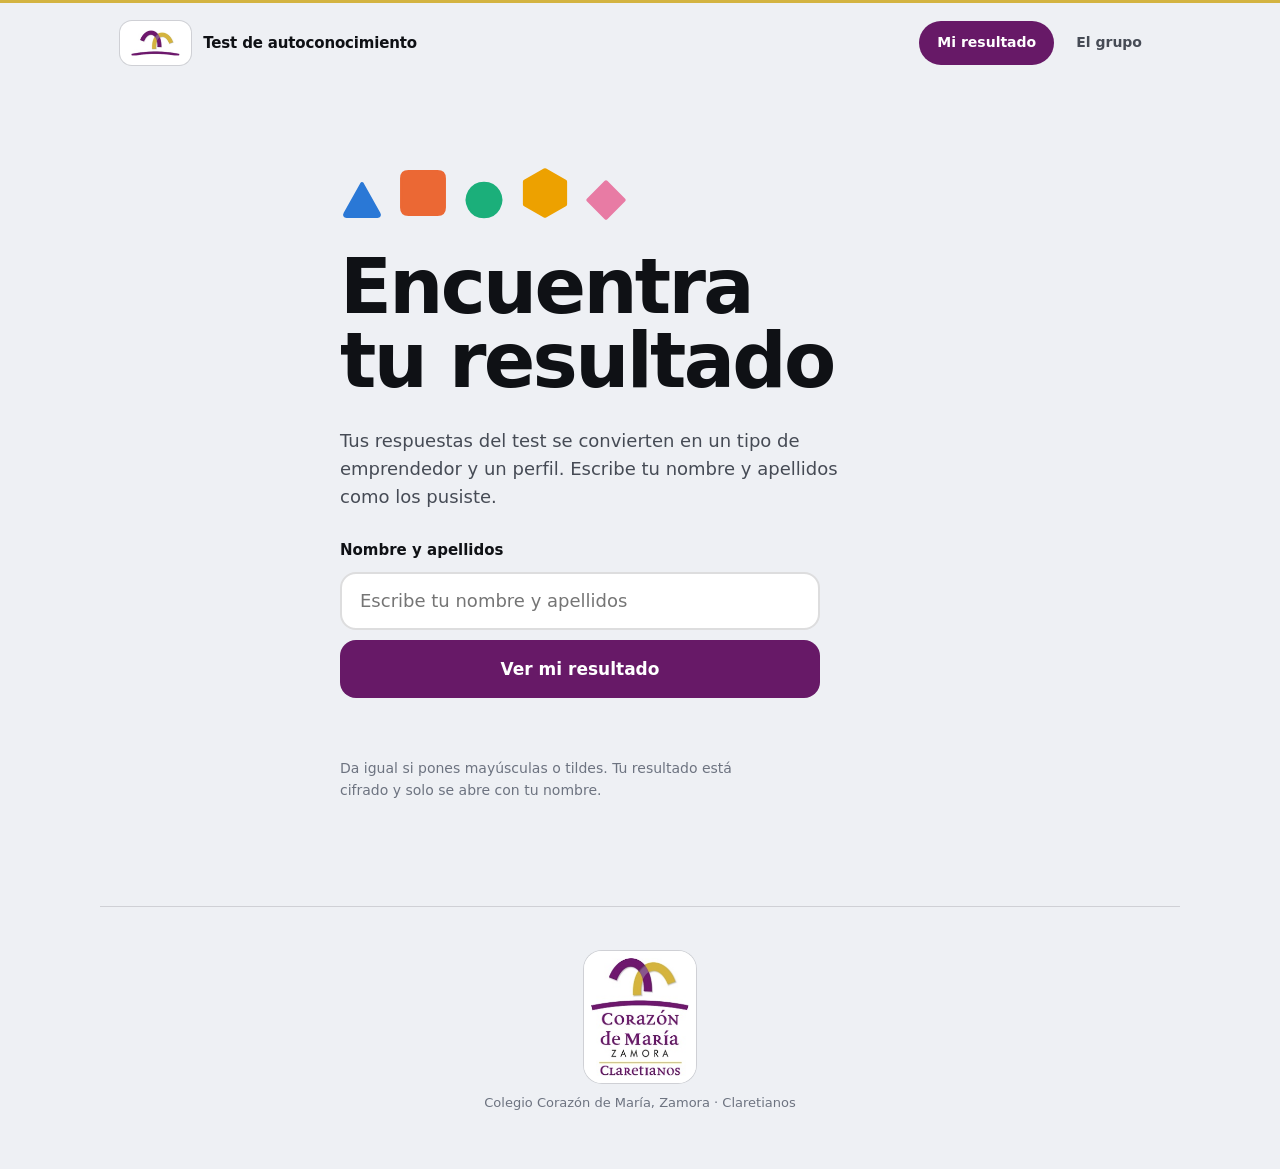
==== commit 111784f9: "Actualiza los resultados Co-Authored-By: Claude Sonnet 5.5 <noreply@anthropic.com>" ====
--- a/index.html
+++ b/index.html
@@ -39,16 +39,16 @@
   /* ---------- cabecera ---------- */
   .top { display:flex; align-items:center; justify-content:space-between; gap:16px; max-width:1080px; margin:0 auto; padding:18px 20px; }
   .marca { display:flex; align-items:center; gap:12px; text-decoration:none; font:700 15px/1.2 var(--display); letter-spacing:-.01em; }
-  .marca .placa { display:grid; place-items:center; background:#fff; border-radius:10px; padding:3px 6px; box-shadow:0 0 0 1px var(--linea); }
-  .marca .placa img { height:30px; width:auto; display:block; }
+  .marca .placa { display:grid; place-items:center; background:#fff; border-radius:12px; height:44px; padding:0 10px; box-shadow:0 0 0 1px var(--linea); }
+  .marca .placa img { height:28px; width:auto; display:block; }
   .filete { height:3px; background:var(--oro); }
   .marca .sello { display:flex; gap:3px; }
   .top nav { display:flex; gap:4px; }
-  .top nav a { text-decoration:none; padding:8px 14px; border-radius:999px; font-size:14px; font-weight:600; color:var(--tinta2); }
+  .top nav a { display:inline-flex; align-items:center; height:44px; text-decoration:none; padding:0 18px; border-radius:999px; font-size:14px; font-weight:600; color:var(--tinta2); }
   .top nav a[aria-current="page"] { background:var(--marca); color:var(--marca-txt); }
   .top nav a:not([aria-current="page"]):hover { background:var(--lavado); }
   .top nav a { white-space:nowrap; }
-  @media (max-width:520px) { .top { padding:14px 16px; } .marca > span:last-child { display:none; } .top nav a { padding:8px 12px; } }
+  @media (max-width:520px) { .top { padding:12px 16px; } .marca > span:last-child { display:none; } .top nav a { padding:0 14px; } }
 
   /* ---------- búsqueda ---------- */
   .buscar { max-width:640px; margin:0 auto; padding:clamp(28px,9vh,96px) 20px 80px; display:grid; gap:28px; }
@@ -148,8 +148,8 @@
   .acciones { display:flex; gap:12px; flex-wrap:wrap; padding:36px 20px 72px; max-width:1080px; margin:0 auto; }
   .acciones .boton { height:52px; font-size:16px; }
   .firma { display:grid; justify-items:center; gap:10px; padding:44px 20px 56px; border-top:1.5px solid var(--linea); max-width:1080px; margin:24px auto 0; text-align:center; }
-  .firma .placa { background:#fff; border-radius:16px; padding:10px 14px; box-shadow:0 0 0 1px var(--linea); }
-  .firma img { height:104px; width:auto; display:block; }
+  .firma .placa { background:#fff; border-radius:18px; overflow:hidden; box-shadow:0 0 0 1px var(--linea); }
+  .firma img { height:132px; width:auto; display:block; }
   .firma p { font-size:13px; color:var(--suave); }
   .pie { text-align:center; color:var(--suave); font-size:13px; padding:0 20px 40px; }
 
@@ -189,7 +189,7 @@
     body { background:#fff; color:#000; font-size:14px; }
     .top { padding:0 0 10px; max-width:none; }
     .top nav, .acciones, .pie, .selector, .filete { display:none !important; }
-    .firma { padding:18px 0 0; margin-top:18px; } .firma img { height:60px; }
+    .firma { padding:18px 0 0; margin-top:18px; } .firma img { height:72px; }
     .portada, .portada.listo { background:#fff !important; color:#000 !important; --txt-hero:#000; --txt2-hero:#333; --raya-hero:#999; border-top:2px solid #000; border-bottom:2px solid #000; }
     .portada h1, .portada .lema, .portada .hola, .portada .emblema { opacity:1 !important; transform:none !important; }
     .portada .dentro { max-width:none; padding:14px 0; grid-template-columns:1fr 1fr; grid-template-areas:"texto tubos" "puntos tubos"; gap:14px 24px; align-items:center; }
@@ -241,9 +241,9 @@
 <footer class="firma" id="firma" hidden></footer>
 
 <script id="modelo" type="application/json">{"iter": 300000, "max": 26, "dims": [{"k": "iniciativa", "nombre": "Iniciativa y liderazgo", "corto": "Iniciativa", "descr": "Arrancar cosas sin que te lo pidan y mover a otros contigo.", "estilo": {"alto": "Te gusta tomar la iniciativa: propones, organizas y mueves a otros contigo.", "medio": "Combinas iniciativa y escucha: según la situación lideras o acompañas.", "bajo": "Prefieres observar y colaborar: aportas desde dentro del equipo más que desde el frente."}}, {"k": "autonomia", "nombre": "Autonomía", "corto": "Autonomía", "descr": "Aprender por tu cuenta y decidir sin depender de la aprobación de otros.", "estilo": {"alto": "Decides y aprendes por tu cuenta, con criterio propio.", "medio": "Equilibras tu propio criterio con lo que opinan quienes te rodean.", "bajo": "Te apoyas en tu entorno y en quienes saben más para decidir y aprender."}}, {"k": "riesgo", "nombre": "Riesgo e innovación", "corto": "Riesgo", "descr": "Probar ideas nuevas en pequeño y aceptar que no hay garantías.", "estilo": {"alto": "Pruebas ideas nuevas en pequeño y toleras bien la incertidumbre.", "medio": "Te atraen las ideas nuevas y las pruebas cuando ves una base sólida.", "bajo": "Prefieres avanzar sobre seguro y cuidar lo que ya funciona."}}, {"k": "persistencia", "nombre": "Persistencia y compromiso", "corto": "Persistencia", "descr": "Volver a intentarlo cuando algo sale mal y comprometerte con lo que quieres lograr.", "estilo": {"alto": "Te comprometes a fondo y no sueltas cuando algo se complica.", "medio": "Aguantas bien y sabes cuándo conviene pedir ayuda.", "bajo": "Cuidas tu energía y eliges con cuidado dónde ponerla."}}, {"k": "valor", "nombre": "Visión de valor e impacto", "corto": "Valor", "descr": "Ver dónde hay valor: en tu dinero, en tu tiempo y en los problemas reales.", "estilo": {"alto": "Ves oportunidades y valor donde otros ven gastos o quejas.", "medio": "Piensas en el valor de las cosas y lo tienes en cuenta al decidir.", "bajo": "Disfrutas del presente y te mueves por lo que tienes cerca."}}], "tipos": {"iniciativa": {"nombre": "El Impulsor", "lema": "Tú empiezas y el resto se apunta.", "descr": "Eres de los que organizan el plan, proponen la solución y arrastran al grupo. Tu superpoder es convertir una idea suelta en movimiento.", "equipo": "En un equipo eres quien arranca las cosas y mantiene la energía alta.", "encaja": ["persistencia", "valor"], "color": ["#2a78d6", "#3987e5"]}, "autonomia": {"nombre": "El Autor", "lema": "Si va a existir, que lleve tu sello.", "descr": "Quieres construir algo propio y a tu manera, y no necesitas la aprobación de nadie para seguir adelante. Aprendes por tu cuenta y decides con criterio.", "equipo": "En un equipo aportas ideas con sello propio y mucha autonomía.", "encaja": ["iniciativa", "valor"], "color": ["#eb6834", "#d95926"]}, "riesgo": {"nombre": "El Pionero", "lema": "Prueba en pequeño y aprende rápido.", "descr": "Te atrae lo nuevo y no esperas a tenerlo todo claro: lanzas versiones pequeñas, cuestionas el único camino posible y aprendes de lo que pasa.", "equipo": "En un equipo eres quien propone probar algo nuevo y lo prueba pronto.", "encaja": ["valor", "persistencia"], "color": ["#1baf7a", "#199e70"]}, "persistencia": {"nombre": "El Constructor", "lema": "Lo que empieza, lo termina.", "descr": "Cuando algo se tuerce vuelves a intentarlo y te comprometes de verdad con lo que quieres conseguir. Los proyectos largos y difíciles se te dan mejor que a la mayoría.", "equipo": "En un equipo das estabilidad y te aseguras de que las cosas se terminen.", "encaja": ["riesgo", "iniciativa"], "color": ["#eda100", "#c98500"]}, "valor": {"nombre": "El Estratega", "lema": "Ves dónde está el valor.", "descr": "Piensas en el retorno de tu tiempo y tu dinero, y te importa resolver problemas reales. Ves oportunidades donde otros solo ven gastos o quejas.", "equipo": "En un equipo miras el panorama completo y cuidas los recursos.", "encaja": ["iniciativa", "riesgo"], "color": ["#e87ba4", "#d55181"]}}, "niveles": [{"min": 75, "nombre": "Alto impulso", "frase": "Tu forma de actuar encaja muy bien con el perfil emprendedor."}, {"min": 55, "nombre": "En marcha", "frase": "Tienes muchos rasgos emprendedores y ya los pones en práctica."}, {"min": 35, "nombre": "Despegando", "frase": "Tienes una base clara y varios rasgos que están cogiendo vuelo."}, {"min": 0, "nombre": "Explorando", "frase": "Tu forma de actuar combina estilos muy distintos y te estás descubriendo."}], "preguntas": [{"n": 1, "texto": "En tu grupo de amigos...", "opciones": [{"texto": "Propones y organizas planes.", "tipo": "iniciativa", "frase": "Eres quien mueve al grupo: propones, organizas y los demás se apuntan."}, {"texto": "Sigues lo que opina la mayoría.", "tipo": "persistencia", "frase": "Valoras el consenso y la armonía: aportas estabilidad al grupo."}, {"texto": "No miras el chat del grupo.", "tipo": "autonomia", "frase": "Llevas tu propio ritmo y no dependes de lo que pase en el grupo para decidir."}]}, {"n": 2, "texto": "¿Estarías dispuesto a sacrificar placeres de tu vida por sacar adelante un trabajo?", "opciones": [{"texto": "Considero más importante el trabajo que mi vida privada.", "tipo": "persistencia", "frase": "Te comprometes a fondo con lo que quieres sacar adelante y aceptas renunciar a cosas por ello."}, {"texto": "Es necesario que haya un equilibrio.", "tipo": "valor", "frase": "Piensas a largo plazo: sabes que rendir bien necesita equilibrio y descanso."}, {"texto": "Priorizo la vida privada sobre el ámbito profesional.", "tipo": "autonomia", "frase": "Tienes claro qué te importa y lo defiendes: tu vida va primero."}]}, {"n": 3, "texto": "¿Tienes interés en solucionar problemas reales en la sociedad?", "opciones": [{"texto": "Sí.", "tipo": "valor", "frase": "Te mueve resolver problemas reales: donde otros ven quejas, tú ves oportunidades."}, {"texto": "No.", "tipo": "autonomia", "frase": "Tienes tus propios intereses y prefieres centrarte en lo tuyo sin dispersarte."}, {"texto": "Solo lo que me afecte a mí.", "tipo": "riesgo", "frase": "Partes de lo que conoces de primera mano, que es como nacen muchos proyectos."}]}, {"n": 4, "texto": "Se cancela el viaje de fin de curso porque nadie lo ha organizado a tiempo...", "opciones": [{"texto": "Propones a unos compañeros organizarlo.", "tipo": "iniciativa", "frase": "Ante un problema actúas: reúnes a gente y lo organizas."}, {"texto": "Firmar la petición que haga otro grupo para que se considere.", "tipo": "iniciativa", "frase": "Sabes sumarte a iniciativas que ya tienen impulso y aprovechar lo que ya existe."}, {"texto": "Te quejas en el chat del grupo de clase y esperas a ver qué pasa.", "tipo": "autonomia", "frase": "Dices claramente lo que piensas y pones el tema sobre la mesa."}]}, {"n": 5, "texto": "Dentro de 10 años, ¿qué te haría sentir más realizado?", "opciones": [{"texto": "Estabilidad económica y horario predecible,", "tipo": "valor", "frase": "Valoras la seguridad y la planificación: te gusta construir sobre terreno firme."}, {"texto": "Haber construido algo propio que tenga tu sello, aunque el camino no haya estado lleno de rosas.", "tipo": "autonomia", "frase": "Quieres crear algo que lleve tu sello, aunque el camino no sea fácil."}, {"texto": "Ser reconocido socialmente por tu trabajo y contribución.", "tipo": "iniciativa", "frase": "Te motiva dejar huella y que tu aportación se reconozca."}]}, {"n": 6, "texto": "Un/a profesor/a dice que un ejercicio solo se puede resolver de una forma, pero tú ves otro camino que parece funcionar...", "opciones": [{"texto": "Lo haces como dice el profesor para evitar problemas.", "tipo": "persistencia", "frase": "Respetas el método y la guía: sabes que seguir el camino marcado evita tropiezos."}, {"texto": "Pruebas tu método, y se lo comentas.", "tipo": "riesgo", "frase": "Pruebas tu idea y la defiendes con transparencia: innovas a la vista de todos."}, {"texto": "Lo haces a tu manera sin comentarlo y esperas que cuele.", "tipo": "riesgo", "frase": "Confías en tu criterio y pruebas tu camino sin esperar permiso."}]}, {"n": 7, "texto": "Te regalan 350€ por tu cumpleaños. Lo más probable es que...", "opciones": [{"texto": "Los gastes pronto en algo que te apetezca.", "tipo": "riesgo", "frase": "Actúas rápido y disfrutas de lo que consigues: vives el presente."}, {"texto": "Los guardes todos en el banco sin tocarlos.", "tipo": "persistencia", "frase": "Eres constante y prudente: vas acumulando poco a poco."}, {"texto": "Los uses para algo que pueda devolverte más dinero o experiencias.", "tipo": "valor", "frase": "Piensas en el retorno: que tu dinero y tu tiempo trabajen para ti."}]}, {"n": 8, "texto": "Tienes una idea para un proyecto que podrías empezar ya pero nadie te asegura el éxito.", "opciones": [{"texto": "Esperas a tener todo muy claro y a que te den el visto bueno.", "tipo": "valor", "frase": "Quieres bases sólidas antes de moverte: prefieres decidir con información."}, {"texto": "La descartas, porque no merece la pena arriesgarse.", "tipo": "persistencia", "frase": "Cuidas tu energía y tus recursos, y eliges bien tus batallas."}, {"texto": "La pones en marcha a pequeña escala para ver si funciona.", "tipo": "riesgo", "frase": "Pruebas en pequeño y aprendes de lo que pasa: así empiezan muchos proyectos."}]}, {"n": 9, "texto": "Hay algo que te interesa que no se enseña en clase...", "opciones": [{"texto": "Buscas por tu cuenta recursos, practicas y vas corrigiendo sobre la marcha.", "tipo": "autonomia", "frase": "Aprendes por tu cuenta y vas corrigiendo sobre la marcha."}, {"texto": "Esperas a que alguien te lo enseñe o te lo ofrezcan.", "tipo": "persistencia", "frase": "Aprendes mejor con guía y estructura, y te gusta hacerlo bien desde la base."}, {"texto": "Lo dejas para otro momento, cuando tengas más tiempo.", "tipo": "valor", "frase": "Priorizas lo que tienes entre manos y eliges tu momento."}]}, {"n": 10, "texto": "Tienes que convencer a un grupo de que te apoyen tu propuesta y no todos están de acuerdo.", "opciones": [{"texto": "Insistes en tu punto de vista hasta que se cansen de discutir.", "tipo": "persistencia", "frase": "Eres tenaz: no sueltas una idea en la que crees."}, {"texto": "Preparas argumentos y datos, escuchas las objeciones y adaptas tu propuesta.", "tipo": "iniciativa", "frase": "Convences con argumentos y escuchando: lideras sin imponer."}, {"texto": "Dejas que se decida lo que quiera la mayoría y no defiendes tu idea.", "tipo": "valor", "frase": "Valoras la cohesión del grupo por encima de ganar la discusión."}]}, {"n": 11, "texto": "Realizas un ejercicio y no encuentras la solución correcta...", "opciones": [{"texto": "Pides ayuda a un@ profesor@ sin buscar el error tú mismo.", "tipo": "iniciativa", "frase": "Sabes cuándo pedir ayuda y aprovechas a quien sabe más."}, {"texto": "Vuelves a intentarlo para detectar el error.", "tipo": "persistencia", "frase": "Insistes y analizas hasta dar con el fallo: la constancia es lo tuyo."}, {"texto": "Te frustras y pasas al siguiente.", "tipo": "riesgo", "frase": "Priorizas avanzar y no te quedas atascado: cambias de frente con rapidez."}]}, {"n": 12, "texto": "Te quieres comprar una sudadera pero tus amigos te dicen que es más fea que una nevera por detrás.", "opciones": [{"texto": "Te la compras igualmente.", "tipo": "autonomia", "frase": "Tu criterio manda: no necesitas la aprobación de los demás."}, {"texto": "No la compras.", "tipo": "valor", "frase": "Tienes en cuenta la opinión de tu entorno y decides con prudencia."}, {"texto": "Preguntas hasta que alguien te de aprobación social y te la compres.", "tipo": "iniciativa", "frase": "Buscas apoyo y consenso antes de decidir: te importa lo que opinen los tuyos."}]}, {"n": 13, "texto": "Estás haciendo un examen tipo test en el que restan los fallos y no estas seguro de tu respuesta...", "opciones": [{"texto": "Marcas la que crees que es.", "tipo": "riesgo", "frase": "Asumes un riesgo calculado y confías en tu intuición."}, {"texto": "No la contestas.", "tipo": "valor", "frase": "Calculas el riesgo y proteges lo que ya tienes."}, {"texto": "Se la copias al de al lado.", "tipo": "iniciativa", "frase": "Cuando dudas, recurres a quienes tienes cerca."}]}]}</script>
-<script id="tabla" type="application/json">{"8c791569f079":[{"s":"bcNBmC1DF06CURI+/TdoUQ==","i":"p4GjyHqCwhH/5Yko","c":"P9o/pUSQcQgNOutlfTuyv1eq3iA7j8Bu8m+9Bqz06I4SDkdHyy8M4T/aFo6SH8SdKLYG34mrs/G5QKShxhnqAgEyajyXbLUh84pBGXAb/[base64]/B+igrhXLzOeNc7uLeEtQ8/eaQt3nqoVtOFmPBLIaKD+PB2kwi9+gbhNL/bhsmisqW0qWClFzoEE="}],"a811d6f18809":[{"s":"56DJhhjBffYTIvmoXLk3Jg==","i":"WRM7e0vpmBecq173","c":"sSyaxmiDjBGhu4k8nLLhwAQF8OoTzUhr1OU/oM/m8avdqkAtSD/[base64]/K3luFBa7zYM4Y1eHZWY6pHFDQZssTjs3qWr9B4pu9Y9hDjBpu5DzWaGUUxLC7NsBEVeLrDurN5qP1g6ee8PunWpZRtf4oYagTzZut3MKtZf0nnFUHqlIytY2e14VbbvskAcv+73Y4QN7H6Rr72u8Mi/swpjWszxZVAL6ElKcDMyjoqETVLv8nQ="}],"ed59f4c85192":[{"s":"RGywuWn0mwdtDOFjzDaziw==","i":"pKeDL2CIf3+l3Eyy","c":"PDesq9i+GqCtrOIvNuJ9Sle8JPxcA6PKrRB9l3nQJHxtW/cdmuMf2Hl9bu6MbKp4bjFdHZRbLhrk7zWfP2gHNW5K/jVBHfS/ULwmm7XoQ9bv/3GJwPevELLfxxRvJhaY9QzsSM4a9M1D4pOl04QY06fDzq1X5bRMMzCYQrMraR5zWw/p/pE256eWfx1FLQgQmyrbKPOuwLprLfzv59aAKp4JajeTeFi/TjQhAPEJ4++1XqIiFSxPN4V7qDQrGpO3bq6fR43uGJXP5OQ385r64v1PhNbQJ2ByhWpuUtTuTT9l4AQe7AcRNcaXnfEBI68ZZ4VJV3ZvcuVQGbXjibHH8zCC0XByNTy1dqhj9sWDPUZvqPBcZGG/jjgb80Ox1xjWlsxcI+ARGAxT4F6IO8mST5iHdAwL7PHsWIgf/0SAdQUUJ0N+0Ewq+fiLeg4="}],"5ffde4fb4cdd":[{"s":"phewgZHzcOUvpSfzCh/fsA==","i":"3YXDc00l0M9XobJT","c":"encI01EeGOFw4iTA/jKi5VzBo7Uvgz3dqyNRnfHQH54KjZYs3Dg4MP96liarpZefOer5qolw0OZcatNISsVAR7LDx57Y626fG3ZGFUkK8mTznDKgO8+HE9L9hCnVYieOu2E6jyLkuMX3QsHhYr5zLc5jwGhJRAUYucNCkHOegYZwktbG31bNea/1qMm/YNtG/8ZoP3ox2J4U7/4ozWDKdVqYtKKM7XP6J0JGHYJLP5sEbHH9/IC05FkuIumc9nJtv2z8mhHU5NlVhiMUY9XhOM2a/yfYREG63LGmDswunB7gux8J6VFWj6c2yOX/Xfc6+ht+SIajwlPphaMbP7VoCw0Vj+0eEG32disThkXtTJbMmXIWs9onmv1kVWG7RVVKLwDo1kHZH09UC7pc0FPunXS6Be2x9dz5jzj5IPwdVArblv/QpidzFTMAjL8="}],"1ca7300529f4":[{"s":"gfJs9mQ1F0Au3V10D+nAkw==","i":"bBk4W66f4kxU5zhO","c":"2YakN5+RyziaA9RZ6wtJAxAI7QchNIJyP40AAVEjKlzTLqKVvfBEYPWKd2ukNwhPdorKBabaA5fwinqWeXMFmCFUUytkJL8X9BGGLDQT6VMEs4kwP1gYilFlzQuY4lrdMtFGdQFuuqq2ocSgc1kPjC/4JeS0cTacBsQuNOi4duWt5eTNgbyNvvfxOwesJFqSJBEjZACGjqLDw2zgeywOxQK7sWqAqHsdTBVrdsXG0rTtIkIaWAnJ7N5Mh5imgpTe/1sGmsNC2Don3P6u+rDBTzzdyWoZFifcqmudn8tm+6nXvuKPQ7ftYQzqW5/MiajvvOCqQzjs7ABemA8rtSXTtp0Q09u/F+cDsjEPb7yNeJ5ohAjr8/sTya4L5KXXlBjX56bfQ1vlUjFj8F36pkVAK+9s76gOtQxwNlquYwKV3lgZ4euPzg=="}],"95f9ff0d1270":[{"s":"R+R0nJBOOuvfJclu64sTvg==","i":"SCQBwaPh0+3Ji5ci","c":"CPP7pkjuGfiHF74fIoCMwubhNocqAyLeHfgzLrcHnfC9fGegOua+EETfyy5jM3diJgsyd+tgQIs7STfK4JDRRPLHT6MsJJDCG5/opb1DKNOmMKYqFe4j9hsMfqwLjM9cw0lvj6l4moC3FS7cMQoNp8qlMMh5hf0DUnoSqDaGye54L+QVrJMXUGoafHga5WJaQYieRpmtGzPIbA8sDk2aW0j9TA7XbAGp3yxo4PNtymBSkah7Tpzfxj8UwfLb66Oy/QAz5FCzOXgZs5mwhu+/kefqhwyEfRLSD2+IjwxxFhEwDDpxjDF9anlI+2B8+d6+7epLdbNT76DnFaR7Hr2FpyUsRjnbR8mmsRwk4WsXRI0CQqgwc7vd2vEHbX0C73p+UxwEUPefyRjX3BpZbP6Nm8a5ZuMeyusLt21M1Ii/IyqZ7syKGQ=="}],"0ffe3e9ab2c3":[{"s":"JQ8MAVwPp//LK1cZv5W9RQ==","i":"UgwpDgqazSxQx9rh","c":"NvtFp0djJJajnHgqAkj55fg6tlAgmUcimPEdxfCjZDQ0V5QihQpE8ndwCwqp4BUaYauuZe6HqHxpULdVwdVYbCcRp6ZXqTCkBsqDBYXQ5FlV1l0XywJbZdz+0ImwwFrQS5tt5RYFqPqeSqU3qHzpMvG2WOx1TceLX1GRX8PXYsHmHIg53NRP5+EVfrw/pyLiTTUTPGwZTBtOtiEEZRerSFFZfnPiHblyiALjRQyZx/eCEfmZjTWyCDi2pYBSIbfDQJK7iCCILgHUk1w+9xs1J97LUusGc23D4EM5bcKj43LbK2AEmaL1eXhsxOnBhUOkn9VDwD0Hj9V61+aYwAX9dLxD75WXHcrW1YCcPJSUe/PRugY0wLtolwbxQBw+Xuzkp+14T8GzDbHxTcg2ADI+HswfThPeDlzBQpg4R2mVHGH6xGYHcA=="}],"b2e1b48fc37c":[{"s":"nBsP62r2G8Mmq+Rnv0z9wg==","i":"p/H15Opc+1+68SBK","c":"JA4C2IHZZRXcPABSPLS7Kt5rc68uDCfr0n8yt9K40l9QALnV+M6RIyRFlgRrgz8wZBMi8DcEPq3ULUm9oWKtfJULc9/C7Bp6/kZetJ3m3ZAekeHid9UaEQjjHOXh5aCTPhiFfVPlnZXca1gsAJ07nEIq+tM2E2uarQQtC6ekfFNJRvdpnl1j+qwbPR1hvUVUQ1O46X7kn7LJxbQiV9n+oG+IPY64xvVJXG5Rw4/ys2JKjOWSJhUqohAxAtc7aIT6UILEs3YzVxWTtN7cj0Dku74kvX8VOi6xke6ak8rB8+3+WbwwrKBjkmAIztPCXRq6xoK3uY+1nJIKSdiGD5FC5ZSerkvqGwRkQqa/k2+M9BCe8yQs/OIVJ66wgbz8SF4JDqcvrAMsTmSNl+mB250VWUpqlLZCkflBLxSbtueo6dfTEJI+hg=="}],"a0cbd4d15f0c":[{"s":"T4Ga6GZ8X7fYHNQTDJZ77Q==","i":"cSAKxMebyGFF7srD","c":"SgUhcizJpwBcKAmAZZvjAVgVIOtbUfI7eivIuluQc8GXwLyT1O/O5Chtk2LmHofvgkDtE1CSY1mXB1Q6LTHaVDFnd6Vjqt5riCV6olC0KmiNeTSrW1Ie8wZB8JAJ5iBxknivBpUMk0IDri7TGu/sz5y3U9iSVyctwySa5D4xYKZBRQi0N8bnqMVGsM6SPH5OtEXgpH9DDENHUujAcBywpzpuJ7SRBp/9rCTYqoHFAB0eJm8BxhirwTsPQ22IO1ngGxdw7ScLDJcodhCc388O1ZcnTjkgbx/sZBOYAxUkqUvgGJfhATPhKCl2cNoKEaaRu7JCTCLlhZOv4alcGiISD/4M9gOr+9Hve0De7rz8N3gLn/sFfcwzMhx05m96XG6EwezBOBIqCz2emoklEZUgUcqCrukAp9cLMxHCl7y9aEOYlFoe7FkaO+OuMg=="}],"e3be6ef64214":[{"s":"EtkN+TuRqiNY3tbqBb7Lug==","i":"doLYKlxmFQwWxmRl","c":"ZufB0k7RFOt7P/A1oWmBPjPpLp6FGaRzudTF4HS+ZRdqp8GGRZG3o93omADrwT3pDu7EdoHB6IKO/KxivoaUONzxC9gOwiZpDaoSlR6JrNSvpKao2V79d1VI5cvp6t3MLCibuwFPcu687C10YWS3CmViiYQsqPDDX3BEtDmzxp73iJiuMIq3FEB9iQM/lUrKl75jpsVdbrxmYLvKPQ0k2o9NEjOjCI+sfHiYU3Az8wZQdMmyj/Q66hZ7ThWiXzqo64Qh4MG2dWkHZJL7zJJOeBmV7/49hGuFCghIjRqdSPCWITGaWGHbnKI8FtSbZluIgeUHA4W/SAhiEH5NhYlzCb/Vu5+1zg7TkGBHdfpm1NNnRXu6oQNM/fd2XnivXIjtw12KGa5atlLIAmX8UpqC+gp9b3Tkgi4WUt00vwxBx/o9uLIv7DVCmwVoew=="}],"a930dff73ad6":[{"s":"z9S5F+8Lthgov610/BR4/w==","i":"epqhVfL2MqNFk7rv","c":"oBOp/efRgqCH/z/KxxdU5LUSYiki3i/NiSUKCF2OzPFuFy4kLTSyzNT2Q8HA8zP/MqzsnTie8qGr0HSq5i+lZMQvIYcWh4/jyVUyK+Ca3j33N2bTHTkA15z6RL2HrUa4JshsFlx/2eFpEqjvtnkwAk279bFpH9dm9owH1E7Z0n9/9mXyjcuxyej/eZKgy2Yhc5gG9UiPni+5PPNqXMMzAkxInd0SwNL6fIrbexvceVUgpVRa7roeh6G4AvdDs+IOl0MEv14QaGTjYITCYDp/aWQ5wED5Mq9OwfDgRdUk8qqd5BQam5a2slKBltdk7GnjRnc4F6UAilz5hcPj3GBZuCLbxWUhVth4WTAfxgef5QgwWYru4g28ZIBxygrLt4SPHY86lQDFg8LXqYrJ8gGbB/4/9Ni5KZ1KWyrpS/pUigD9giVT2+C06Es+Sg=="}],"6eec56b9baad":[{"s":"GVZsKrUhCXTd2nkGDWffhw==","i":"WmdC3DYQzHMUZ0+g","c":"iIrcs8fujhciUzbZMC8FNMjPxwsWD5B4IeVtk2VAOayf4CLE3PYNdf1XWTJgG0gl/VZDKZ5WDtDZO01gO1cAjTwZ/ISs8OjDSQWrGO7j8uhUsQCFirJf/H1kTf3EleP9e/cCq8iIzuRh69XO/NWqOksHaDy1VNlH1uHyJcDZroPhoegL27JvZELHNW/1s53pOsFnkMpLXphuJkgl2RiZ3nCNqd6qnzuxy3r5a8uiDwv5qe7nCRDjGB/i/GYnageAYeyOaThF5M/ZMIHNrVMGFO29npTwtG+PgJWKUAP9Hdq4Huh8cWU9zpTzVRGFnD22kpWff9iskUxo1RlAR8Xdu8jUHbHECpgOxnZ2AaRSmnr8f2P/oU7vFIhGQ7IEmNs8ONGwnC6TuGSqbOf5q6tFJAuKvyjKmCeX9KZwfvG3fHSBhcPzhXO0Rsy32Q=="}],"39043e7b0754":[{"s":"NGbE/DtrswzYJZbbSAKYBA==","i":"UnPWRsra/uarIFYS","c":"ThFJjj1vdvNO2YsB1/ffHfxODXVfJBq5+4Ewd4BhBAoSp+iFobLuHT66VPNGd3D/zLP6JrXSzW4dfQMyo+VOfPvKYXUBCsn4+p+A6QBZvuHxTo2wtYzgA5cigVC2Q4QbN5bTwhJcdeqwG7WZb43GLQZLg9FP/2WfSGqJwItuSJTJw/GfZbnIxdjc3gdqFqBfl6ahOQcq7n1wwAuNAf6c+p8OGGSRWdrhnInxCeMNCrHwH019Lx/rJW49/QqaVKbkcNuqA4aaZdMN0WO9AKiVBHuHiJcxDkEI/trOpn+KsSWI3iXh3EG/cQulyX8DLEIH+Ocps1Z6MLMNq4KV41WEHlxZduo1lYkiXW+ukTqFV4apOsGxhC+4AOEHY/Tdlc2fXH63aReenqFTULGdlTaLG98pR6iEGx/xNWgV/G8KHHgJDO8Bv4Vo+6ocZm6sZA=="}],"789699328440":[{"s":"SkU0uRdM+cAeh3u97aM4TQ==","i":"Y7j0zuCKZ6U6lan+","c":"dpyc44V5ige+2iO2ACtu3yJLw949CUYl8yGd7ttOLu0bQMizF4NpAK/hBNN6Pllr4vesswyR4AINsXUB3ubkvRkUp0R8nN1XXNSb1uHvnqQlM6ex3EkMhrh3XcRiVpuc0VfM6IRURICS2nEIDLm5nLRqNr46MFKCw1FwIYT2sAaMZc0pbkiI5QJ0luEQ0cCPt1xe0BIh1qd3emi388U7Syv1IA4ePtlXysEfj/UAHhecJCn/UQvPZtu6Io1AiKGtczv852Zqf6WP5ychzZ3PNnvYWl3Y2AUeKA+e6Tn5djDOjbfdDKldv3V5gWVtMC8ozSVx8BtznRAjQ/+AI8lfKWopo4b1taHh+Chswm6w1M6YiRYQEHG3+z3BPcmEm4LIzRoWX0BfqycB7MtfErG+qa7nKt5utJNjO7o/ymczWBCUgL9B19HMrLzjNh94PA=="}],"b86775b23ce8":[{"s":"Eg+2zdUiIhLHMhd6vhpTvQ==","i":"k0h8i0uSQMTw+sJ9","c":"hdxyKVEzOGZFaoNEXMX9X3XEY7OIbJRcUsRfxX42hHnyu+fmhcYAAwmOBiNF54Con7RwonV0YmwG3UX6ei8MRltMk034xBfeF8bHbHHV6xZYcAPI350FGFv5PfZUWwlAJuNcZE9+s4WUXxRofv3NxjROQ4icAmgLkyR7brkoztUr1gJsbTAmaotwZfLTBV/jG5xyl7Q1xpKgN/3amfMu39bmJ1SZY65DTG2a5lbivBLktfqyiDpvnSIf2sAWphwf5XYKRiGbaT0Hdur6k4ozshhnpfqU4cWJ8IeyO1t+yLM056gl1alNyulveDsKRwHoz8XBrVcJymD2/G6cFPi7AoPlkbqFVD5oPxAJQetvbP0J04WOs6ZeCan8fLcFgR3G63wgvPViPVrAwci2wQthtuN68uU6Lv7Ej65H1RKiQawAkvWJrzng1IERNNRcnw=="}],"bab5797cacba":[{"s":"NRB8LxVduvkJ4WVR/MR5Sw==","i":"UaMn0dZAgNmXb3FH","c":"2tKr3HBjAjqNer30t5aaRtozABD+8CwOPv5BE9ecw7k5T7KY1hewmL1q4LaurPvSUoInAff/4ZKaWqohjXLe3PR/sQpNVPlSirZ5S1RMaHoRPgAPhjGH/HLnG7Fhsq0jt9tgOm/EnvGPZWbwkgV072pIYuawxuJkMOe4dOVA7DaK3cxMNIXkBOIEiC46UB8fE+NYjTtH4pjUGxX/[base64]"}],"e3529c4e9e7a":[{"s":"dJk77UpFQO6gKqGQN8V5Og==","i":"vFPwEebvQo7vV3YC","c":"KZGb8MzjA8FU49WcQTAA9tyvkKbMJ1YIcgmOAuIkau2IxGamqlkw8I8dBNa21LCdbtGTtGjkMiN5dB83d7j8V/JhHwgbm8YgOHA3SbCEDex3a/l1jsf7/bCNdnvRcE8EQ8fS90oX7akU0iwK9Z7B2T2YmTbVyeUsGdAmpJHdOuoQTj9iFYkj048ID3IFiLGjbuu/LXwZW4Cs/TpsbWjA6yxBcCzDavrqugTTvPbFsgR+lw55wcaeXaZ9EFOfOL3PF5g3Y4vpZyi0j2YmnJI6vLk7eQqeksuEOvFg5iL2raAUM2wvpvo+p+uA4O27rq2Wc6rEjOMwWUOT4v7saUWXnHeRZldisI/lnLCp9K6gosUftA704qkAmFJzfgC83k1YKpub1goEXC22lKIttwBig3zPNSRNQGatajuoUpm/MOxpNrg="}],"7eea9d00c693":[{"s":"yKsdDkVZ28Hnh525jcbVlw==","i":"qslgw/ITuVnJzVv5","c":"Us/0kr0+jXap7/AytBXNTQW7TBVIVx8abxvQVAnWmpIHZje0fp7NlJHlWkDAUXx/FZjjQbdVWZ2IfFpBlFWcnSq+xlI/ZZG+BUXAt3eCDzo1lcXKQDgqL/NJY8DOovch6sGsY00iGsAY52Mmm87h4Vy1JUCbMWsDYNCp6r5ePcEi3oMclPsToVwiGN22ngtSLtb9SjTPorpWhud+qs1saHSnX9q5wAVa7oWpt2cD//ANvlLfO/E0pHTTHT5fxaFjVFGT8B+T2BPPj6VWtTeoJ9Nctk4G7YqIgksbJ8GHJWNzoJY/h/99uQgy2kR5pOte5lSObjf98mrknIhYwiGBBqOFra1MGTkiB44TjTWv1BSE+Q3Ca6oveG6ABUPA/AHNAehAZBJ1Z9/USvQzU/1tW8jZid27rKE23aluNcrtQzaI/Mc="}],"00ce97e7e509":[{"s":"vd+VjiJHyPV0lkIRM5GdoQ==","i":"6mx255ylDRrg+y8j","c":"[base64]/CoI546zCPNzv764PPsdZu6/EzspC6hixqeyvu9xkLxjvEia7xVaF6kEdR1GnMB6OB4m4dbhpDsq3fu9aeyIFTMIWq/MAvdNAQu/cHPCxQ5f3sBkd+b7OaVfiwreWFcNVZ15tWp0Zy9LPnHNmHRX5VVaySpzCznlD7S5gbZNMiJOnmy2ktdrEuMygsU8LU6dkPldqjlx6vhSFLmSdKRn3/cf3WjhE="}],"df4a189a4a72":[{"s":"MNWnfANbAmd0FUSHqj6FBA==","i":"csGOzedKF9C93cUe","c":"SXw9BCNhCv4dD6vu5ObcGfp93EQNeJwTwFjj5JrLrAyYKc4n9KWYVUkFDBo+dWPoxTACs4UkiZyz+L4KYjl5vZofbWmyTbRn8q3g9/yQDRl89gAP97FdMkY6CC+EraZ0TkdI4eU/Dgu3bl5yr9g6/vXP8bkwjzl9VydY98rPLb02BpNbhbocdqSPJdXz8dmeXw9f2LT94YY8oUtsYzHYeK5fcEqiX1wO5g4Z6HVeJQjHRLCZhzM8ADu7+VIphomVBfmMT6k/oZD08/gNAso2gGSgemFEB4bo/1T4MTirxoPYjnTCPRcf/zfI+ei2enpE6aKLL9TqIRamaazOzDCKksVabK4xyHRSccoibVqetUXUr8/I+jRotFxF2v9S0FCX7Y3azbsdx4HSuEoSqaTSywejjpSuKxMBtr6zC69aM2iv4kg="}],"76e9667a07ae":[{"s":"fEqRk7kDW+ILZJ8iaOT1oA==","i":"BV54JVX3KTwiA6V0","c":"Dod0RDY79o1ifjgzrwRUI/P1WipTTb5HVHQG7sZYZ8SSdAqmlMFXgXC16J5SWw04vfRUnShevYly0Bm9yB9pZY3RasoV5Z/32VBNbAdN47Zr4Upnl2uGO4lvw1NIZmdlvSzgSIIIKC3s5s9RB/mWm4zWYCN9V/WiRtOP14MHL/V7kQIEXyqzhdvPhBS9YBymC4kiKl71u9vlfsZ/uhYLcQlDljroFOnaBmJLCao9ywmilQXFWl5+W4vw5wPtGOYuTVDDce1RXkbRLc2xbcCSHAk+T9Kt38mdFFU+FjrPsOH2WXvmM4b2uEHlY02hkf2dr+yhA/OMjVOlq+X3+Jww6wZUrmDCQDGW6+7IltrsaAXEQ4ToyH5KbNpTchKgT+lZ65miRax3JJQvRzGl8BZe5rdC5xrGIMiMjc9qhzw5WWJTJNc="}],"e626e8eb476f":[{"s":"J2agHMX+fFgwNvwj2okWWw==","i":"oNCpwkGUlA1hgBLs","c":"ms/Aq1d4rBuRJk6edeq35Ex1marNe+9QUQf46r9KjjzfQeL3gPZ/Cuuc/+vPpZFAl/fLBHyUmEg0R7Um9tatMFknx98yO+1hnZ8VspXlJlMBk+LW0R8jY+J3Te/0sDQjR3Rap1+LfrmizcY1Nqqn6U5GW0A7BT/93x9rsbxSD6Y8b278o8IPe3RQc1Czt9zrKaRkBJL+bxXrGMMkqOkGAhtzC9XJ53dMoi8St3CCIUFM0EqhEYeF3bFoMLRxI98toGJ89klMTAiO5/NsEUQGO+BE/u3E7dVtacRmcBuqGrFPFBeuVOQbkVo5uRryQujsNGRmllrxnJPlO8TaNMHDI/w765x2vXN7AFGfnbPGi56UJ2Jzrj8W4j52jX7ezpk2grrTDCOYvjcDexmlZQcq9zOGyVPd/tsrALbfOxJ4JRA0AwM="}],"e601b4e18579":[{"s":"drjlqlmHqc4YTko70tz6tg==","i":"TGVvfvJvpCsSEqX4","c":"pEb84Rh9kqGr59g9pDHsZFdPdGmSvZsyOzAmvuZ5QQGe08p7JCgygj5RDnsz+f7RiYzmeLSlVDXQ5SXZlc9TL5ILiAymBTY8ZynJdOlyYBcTVQTMyCbIfWCtDWbf8LVraiu8qHThZVlk7X+YiXNZy/nmQ+rxkVsu7SazHotXjb0Bx+RuVS6AOwhj0wrpVjox8b+J6EQxfwzJGzrtCwp11FWnsMb+pmStoCQYSMgkTgG8UgLwfPVXfhYce6eJ/sjppiy1ZtmyrcE5RoikWyacNnqmL1MLLiPG+zz/9uSHnK6LtzM1rwU2pVsvchbpRdNlpDWej1VQ4VUQl89CHQ48idk1cqn4Ti0NaFfGN+9uFnySRz+ILPc/KKHhTt0JU+vMVdGe9jxBfn/ppdaih0PniEcbw8y4bi8Gf3aYtxV6Br/LtyY="}],"65b68d6ba801":[{"s":"0oMg/eRySApilBZ4VA6Pew==","i":"VrSuY7YmJzWYRCc7","c":"1TYvKrM5tAPfEhYUMIurMIL6SKgTCSJU6ggIQZ2+j9630lwhuNnx7dRcGZvVqemIEnO/ztZr27jTqfclGjy2Pvjw4asR8YrCdGknJYcsj8939mPdz0RDCCzjSbP1ApL/aTJysBkP2Fcg+rwRl7m7luA/uxoljIBYpUSqiy1+Tx+3S84YYEVtnBkzUbdD1i7dH01QtsFcYs7x0Zz1ZDNOe4S3FNF4nPLZhArKmJtLG+2KL4ZOn3mj4uc791lQuPY69I3DS4W0AM5NnqgQ/xegEWg0LOw5elp7jvyFjgzC0TZzqKCwfJR6zQPQVU9DiJcDDT9KglCEf7LYLQXeA+Sel7YgMNhl50b8xtz8toroIqj9/jei55OMz90QgmY1nV9gZfZzQqo0VUczugZTLAjIO5OHSqOv/moFtpJ0fXgSfvNhzvA="}],"d502837befc8":[{"s":"Gnz4kq9PSQWMlJEF4pmSWw==","i":"oWZxSUM4ZVWnu1LW","c":"pJx9D58b1PlCb6tZ5YCfHggXjmtwHTAMTRIho30fQQ0oT8v88qrzjZ3uv7CjHsl0nmQ3odUjeA1heG9qHt2gXjjJPDSfGg4WIUSpGMU+bczWBuu0aA2CyCn5jF/rKZ9EbIufTOvlxwTovgRtjuA/BCgdBC44U2TUMWYnTUap16uiK+n4eIKIEQP4Z5XAcZFhDv85g3nQeOaRoELrGDLFxgPIyrCXWBRo4ETjHihjdXnZKtXTU2PeTrRDpHYZ5bWCgqyC84RguiInv0fZlL3cNqMK0nC0HZPYxy3HycXsm9bu+5XTpxxnxJ4A7iTpjFMn/nAe9zLqe2vyAmTGcZs11gABET3N/DOjr8V3s8AoONIgRj/zn+ohzc4fPImLiz5s3OdRAX4UwosOCWCDgTTZKSXIAlZ6VeH/zGXUxWWXK2WURu1JUkw="}],"e6d779e5bb48":[{"s":"E2XMbmexA6ocp5Ly8zL3NQ==","i":"bU8Vc/5k7iTOMGXX","c":"AItP5gr1pq/f8HrdzqD5hY89TAbEXiEgkr5mk22OIkiXSL7reoYXNHaW36Ib5hc8/aJYO+x54HZVO+aoBFH+Kb5gNo9IAg7p92Wp7yMoTVmQv7w0uPr54fnYuQI8cUl32T58I+wZOaFFSxw/dqkqF8s9OLRhWPTAhJ3hkC7zgiyAhmhiXihx18HVkTVvD1noH35BYWuOHdjQ+vKteVnz8DNzaADU80MAx2hsBoBcQIYzINxQUFx/8NhkKwa2V+v0CedGoy4B+vvAZBo6nuZ90fAASp4o+N7VXXHtwD7haBgLsWa9rCLauQBFyfeTbc66h+oBqr29LyTSNdtZXAOttLQ93FFyU9VPAh+WkKCysbnMA3+VHLofnVynhoYIQv+UPOej1T13iFV7mjusaWZdeX4rSlXTOJgHQ+3txWI6jRPgcF8wSKk="}],"b68b23f0bfbf":[{"s":"wo2vzbZAM+yO+wsYSmorQQ==","i":"4OsoQS7LXYS1ZltP","c":"VEdei4FyyCP3EV5Fu3QaGA97oPYSINgRS3d8MCBcNz8RS5UeWElInwftIen2/s+soNTdm4vtfn76viLCvRm673fPEWkelvPUGsa1BA5tjoMHVLPugA+wkSK48cSbKO3x3l8F7myqN/yLH03ggcd5a6H7Gqy91t8wmIq9IUCYbDItHN8WiLDt2ugpCHTEGeFz368K0IGJqW1m+Xl067Lm6dEguhilyucmHV79OIjNFZo3IunyfvakdV5/tQ00vV5Iv7IGuPPuCC1DtDarmHnvCOHhljTButvPPWhElJe/BjQRaS5IJyBdJfDaXQPlWEdx6GQDGmrDPnh2G/IVncmmp8t3JrGruaLUnUgfgypuvfzifgF9dVjHo68LNfaIj21SzdKBOkWG3nFwBl+XGfdneoYKQFK4WW3QGb+xGLbzAqvO7o2ZOPk="}],"9f8fe16fb0da":[{"s":"vJkGp3XO8sjjhAaV3DehBg==","i":"dVMsgdhLoqvjnrjK","c":"qP/761GSa0VY5dq0TCBfEbDEDaLlw8Q1zlOER5Nu6IdCHg5X1oCQaJesJFEqCthjXapmqRQqVURe+oGZL2SnWQrSqbJwIUfD8jFYhdqERAvq1HZsmMdTQMQTDxiNcK7ir6+Z/NBYF2DExfa8fuZ7Y/uCY/SQ/XF+RrBRA+SxISzk0CFvg9mn441BoXu0AHYYwdfX/wI0gIjJ49qfCB8hweD8Hw1kbg9ikqpykX5LoxiKuPv9uHmzkaHRDzVX1eEKyClAvsg6KShtkO0ij3fLmKYqkxsFoI/mdOIatx4NRIllBnKZ7YrPkhaZKtdMrVjCu3qsMKElNhGeR0GtNmYDl3FYztU+SfjyZSCadYmWR07g6VWCQ2rwqiyFZBefDcf1n+Ucl3NQmTqnhJBiyr5KiUeU+r6tPvjCfT+r2MeB+rVkBxNAcAM="}],"a00923a1cdfa":[{"s":"IqcttPQD9oGlvGilybyy/w==","i":"2R47aNEKPXjUW4V3","c":"bGCmxUZrJuk0NPqQyk2yycEhD6Qmk6cvBqnmUNg72OTm+nXFklRqBoic04Tg208Ov9+bEsFiT3JikZwARL1UhgjKh4MiRjWAbkEcIKs/5dL0/[base64]/tP9nM1QFklgORRm2H0rMkgbPb8zBKYkw7XLKOdCTasbrjosiHj7cUCED017sfcPslWvMh35kySYD/L/bsWgu8hanwwbrr0Y66INMTClvk+Sb3JsB1grY3ZSgTLF/c="}],"978804c0883f":[{"s":"Rs2bEikGpO7zxHsQ7+uKsg==","i":"DL3XY6jXluqBIz5h","c":"adlM/1nf/FZIsd6mhK30DilRa/Ie19bZUXljoA3n0MqGtghalKaf4rRxNQ9anaeAMD3GT6Ie4DFcGyz21okXH/17wP8VWVwueVf5+kbUL/CtxM/gokXgN4PhWfu6bxH+M7uk2IDkjd9j5bnw9RZnAWiPOcz+WTq+9v28pIvhD8aONJAltj6pcidq1ukK0g7hwNNbwkcnv3k6Xk0tQX0lsJohlsvyrgZ6L8lvI70BzkiQi4/DG4xU+PWy9HAdSCcapXfiqoI7YWjRGzJdQmbgTc1I0U4LTdRVbPQYOQnyqh7J/OnN92PX7KgiWdpQ4cfsuHYMS5OQveOOiY3POa3X5Eu0FtenaHUZrAM53gSUgoT7sH2mq1t4jxWToyy71E9803afTX+ngwpcUAuhScDJ9JrjTietnvPLB3KjKy7poM5QJNstp+A="}],"2bd2d860fdea":[{"s":"eqKbTPEJ1iabC052QZBQ4A==","i":"/out4Uq5qKj5qDBl","c":"+xD5NRYcmm0EB2vncRfyuvWT8i35choXWlgk8XjxR/LIiu7w8gJv77GilAhLBwNKTcyVwEvluOHxwMyVCL22TGs0Jh5vW4KRxezsEdtcLpgiMLbxXzyL9tFfwo8AQTC/zFqeCAu8//XxvzxcVwMvMJeZumThchiej+hds8aPJUiAmre7y4yS6gi9tjnX9l474L5yxlLHf3lvqKNUjJ3dOfEYP7TmsJRpnxCGeJWX7KICFMUZvylblhdQnZe5VRFQXBw1lz9x7taA9zYlGLgygyxJf44rOONbxFZQYfvbYfKu7QTNJIjHtl11d35BFDGpchc/9pfjfjs3GI+8GYKOB3cc2q4t+RCqSNcJUfNcgRvLhW4byT/AQ+uqvYg6TEdQYMDsjRUHs/bhaHo8TDhlEc1MYFERbLalwvH9qGE3JIaGeJK1v40="}],"cf918f0432c1":[{"s":"wuf/N//xhfgDYZmKEnYmrg==","i":"72L0xxCOiIRU7Bfo","c":"RlljqfuGPXrvxIpuaktyOdwp+lQmk5+kECXgiVdMk6BjNAYKWHer6Lz9hb4U9droK9Nyycg2J7W6YbeZfbDUmN3PDLkZvRvPOAhh7aaVznzpLJWIFp8caxTEKuuYkWsgNKzuQNtZ8cSkTnEj2Wes1aWzTfGx/wElrIhvK0QqzrNdXyYaWyT9cLKsbmwtlHMqWt0EEq9hqhMhHX9j5solITcfWHXKVjRRzrRPQNnlNSzKRNf+65VrStH78Gk7iNMPvJBS8CzPqTMlM8QV0pnJ/ftUQeXFII/2G4p+e9oXFQzBYZFKhikLGRAoDWfIXdlkqRzhBrPQUOrDTGds+FaSrLZ1Pol+E0GDuy4xOwPwxYo3uirnOwOguRcxnaFiAyLrYRyrYEY6zvd/3K6Xya1FADIxHmZPhwqTBYuJ5coyKiB0kApJxko="}],"6d930b4231ae":[{"s":"svQgIfsKtAeN8epFR3t2Rw==","i":"cmrYesM9DqTit0uY","c":"Lh7o6JE/3O3y/uVWV3UvQT4+7D4YRrZMEix8S+QZfX+NZFDXjw2IyOhpDX2yb0z/k/W21sqF6X97gjRevoOhppmTDR6TP1/4sXTTfe+1MEJs4fl7kHmLFBhyIHhs2igVSPkR8sM6iJkw6Pc0w/d0UQsCNZ07IfTHhRUSXulrYpZcLlPirjYWrlZAW1eFoqlX3O7LUlrEyG8md+/lC94Tig8giR2IvmZ68O3DaqfU4aHuqrYJ5q3rpZxNQy6LUVM/6OM3HKKJvKwfAMXhPlOwZ331JZHAakqQBv6OFWgE8QnyUuplTvSD8ax0UVO+MQzrU0tb1wWQOiDJznghZXC0aOfvyzKMx2WBlmN10ODJTPiRHVqu1eICNu59CvOI+seDMn3ii4P1MJDwTjidlFkaRdj/smjC/HzC23E0Xf5wZ2ciBQE7EwtEDci/CA=="}],"840eac90fe36":[{"s":"aZ+PdGiTa30EKIekKEIvVw==","i":"12jVA/r5HjcFSW0T","c":"eiEIkFEdz9EYKkClJybrilbit+1f4mkqfxEm5nsLkEq0YQw8BCLfD4zP2FN1W9tTM1xyaBwjIqFoahOguRW2ApXRA5P/4ixbfI3172ZAv3N0vbgRL6CFwTF5mYbDwitEfOvg/vy1IiLkAU+HX/5f9qhS0BkBl+iJ4F+bFsS1eUOkmvbhql1iKwm/HDmCNoo4uFhd3omvMCTdaBf6G507lJQzf9f27/o5kd8s5cDRXWd+kMO8OAhMHqdTBdr3UAjZgYBu/M95nSkNN+p/fReoRUJMULWy4ZhZY+ircBi+jmTEL6GE+Barh1EpqOjNLKxWd9O4IdTXMdbTd+TXxBp10mVFXSAQTaDAfi1A8RbAPgkYnFrrT3fhOtHD93VLWrnyCZZAG8YApSghMsQ568loYiL7OyXvgRN9uu87s8Jm9Cwo9lprtRg1fPlcFg=="}],"d0c65d14d734":[{"s":"pShydXuzSVKfI4CzPYGyDg==","i":"Xczv/UzXe7kXuyVy","c":"zKw22c4i+H8bsBCl58ap7JSW9/MjKuHxs9ZNdmtWSr0qI4DAef42wW25GSwHojGHZjWi8xJjpQ1o6wu8fpXUEYcPCy18RUUMzDCvuJ78ugqk15kDmb1giO5f7tEcA5O3LQi/2U4mAiT6al61MrawmMeqgF3+M0n/JKAtLk4smZ/ibEuvwk+vQb3DOQjg57B7figfU2qdcr1SCvW5UIRcPG9jyC4CGiqjpSrKxKUOI/9uvHJf3X+ctbikBqWWp454JI0JD/2SnAmS5Ery7i2tbVHwpQydg7sCenAAvSM3FIL7PxldXv47w7wrYAKJpFJYkub8WVszG84dj2hUvQ2BTwI1IkKcTjy32yX37wxq7IwZQfmV5RK9ApAii2SRHvDe2I2EGd9NfHxj725vaVoGmMSLcAP1/ZeuHoweDFv6AOs1efPcylfwYhdK2A=="}],"8119f97e7a87":[{"s":"vCZVTSTOszRJVMbGy1xOXA==","i":"hjILwHv2BSr+spp0","c":"6kZoB0gWHv5JuMEMc96xKVrRmF2wZ945sZ34qbAM26eI58Rf4HDNJSA5EFp+e3B931cmprZ7/[base64]/WTQFVgsGeuLzOOOv7ji8T+6AMSNCwZfug18EXBrkt+Vr9xTNrNIoE//b5Iv0PKLjh5juWpiQeuq0F+aRwppy72aSDFoNUWqitWXH+4bzhb+o6oj+FEdMvhxh49y1+aHfljVhL+9DxfOs0gA=="}],"e810852643d6":[{"s":"l7iKE4HnY2d2gvoYyCX7rA==","i":"N06WH1qTPRnklYev","c":"NV/9wb3uiyEmiSxUaTYL+qvaXozSBU+6nNQw33z2O0wNtMlRr24skeYZmBTmEGL4J2nI0WG8ril6aSzPLZW2Ibgl4MLCI9Z3+C4C3pP/Peli/T8jptNz+KW5i/5DIH0/YIDBPqbdTAGozUhhC55/JseQjV10LeLx/M6noHXvNUSS2KNwWhzDb3abLPtj19coK+Lf7i95JHxQ1iDmDBuxfqNeHHM+eMR90pYmyb1eK9R//XVHPCsRBVQqQ0/jCO9ceHofS0DxG78eWLqNIWIQ+0LSaiTHqkA/IUKNXeweDxFWOGSa0wY1zEPt2m9F7of59QwjeZST6XQVVlSH6VUft0bnFv7ZxXw+kk77c7LIH+j0FXEeuHTMGci+hS1vI2mFPZzFGe0wjCsMKHkr817A8E2gclUavEO5meM3k0n9qD2FV2H8YQ88tsfQFA=="}],"42bbdd60f648":[{"s":"p4LRbQaIJMzEoLSehnT9Ag==","i":"3WutNavlrbf/vvdY","c":"QiTdfM6+jatRS9Ji7pNxaGbp3XlOuC003yMgxBbmVf26eTzpO8B09YRmi8F+yHrAGr26fVLhVPc2oyZ8eMXRHRBPsXQHzFsIpNhP02y3/Qa99bUPBOZ82WCDwI1vPE/bu6ukfbgLJ1TpoVQ63Kh7+uxVSOqzaPS2eIjdCbJ9gvqX8UUxQciB6yKoCj9dc/SucK7GdgcGRpdZYSkBWQv5Z9u7vydPBLv9LaexKq/p95nd88kLn8JmqQxcibZS8h0vT8YPcZ3A9zmOdQZTNwV5K6qwbBxtQROK+h2L+tzLWbVEhtf9+mF/wpTJoPjXzc3sDWqkEBjuUDWjPb0jG542Rth75rS7rrQxg7bkKhy+C86J/YekULSsoWvyaWuqlTYf41SRz29jKfMkg3HYIJhzQ6E47VfEcdmPNMVwmA4JS21TZBW3VP66yb3s+w=="}],"5f66260fc34f":[{"s":"jmFhjY0Dsz2JpG8134wqbg==","i":"HdEYLUwCxrwVHuCc","c":"CQ+q2NIjDAA9GxYMHDxnoZ/jqXaYCz6xDW/cQJI+DSbvjuIMJUBTs4THukQbMU43K/DG04Ja87yjIU7jhJm3IUehdRA2NJCQC+SDv4zA74uBlzoLZ4IeC525P0MK9IK2pX8Hn2EuYkxBc6j7HDtlXoIHrM2zSf04LvkDeWP+RSYK2AQ7djNHK7HfFmtIrpM3azyZWb7iCuqn6TZubDRIcAw5UxTBM8IpL7NXl6cwTyltzI/kE5iJGFzZGN7dq+n92sdTyyRpVkYqdrJXAXlTYeroV5aGtu5pohuygYaxQufCfr0GnwdcXXGLbre9PlEWB4Z55zJ7VcrFouqI1WEhRU+kfTOYzfa+kMyG/wvnOVjgpjI2LRZXvsRMO/8e8eS7SDfTNjx8/LPZ3HiF4x8OEP4mRYvDfOWpuMHk6eVuUpO9eE8Fx8QsrEuEcA=="}],"c963a0371b0c":[{"s":"jR4E6imMqvZybOWBD7i58w==","i":"CevDsqER0rJBYNpm","c":"mEBL5qJh6dUpVvyQRmWcIK4WL9kjTnouRTyIBgXtOuXNc62gxKimIDgFZJ3LdSsw53KJDzGZr5teWeP+y1R+4Q8aDp7shPPvlueuKKM2GhyRXdiAkc+hLuTJGVWPxeqYl7o1X7dZQh3uS/jT1mi5zEntKEpPqTGUHjedpLZR7urlgPimJOHZ2nEDcY+65JXcU7dOUxix3BvjmEaWvfT4hEq7duC0EOvSrrpgve1928BL9bxGSjTLCcNnYh4inTXSMEFyVoyItRPH9js0fvaCyKsaqoqddEHHbwoq8gLizwf7rerS5XxpGzOeKT3FE0X7VZhEPgjb2/O2jZ+Ho0Ga+Gp9I/6xm7IV5ugQAX8MkqZQyEzoFCtVr1/zC+tom44T14LhmNDin5FmRkzYOsHx75x2NkTvMcWDFmVO4R5d8eY4Aip5A03G319X0g=="}],"6903cb03ec2c":[{"s":"CfwMLUJXgTuj0y80OUNc3g==","i":"vvwilxbEz2T3ZfBp","c":"Bz+fBxngMNGEaT/JYR+7YwMLr5BwaDUw7FQ3nFiUBBqH6K7ITF8cUJqfhBsiiw8+hf3wpf7GZKD4RxNu0Ignf3VFsNgsU9N2LsojP+mRKgzF8Q9u/vG4P3fUsJ64BuGGNKsLEHXWaeJrMlfN11Go1FiVfv3mLzvBvGl71t+n9aCrp2O3ZJxfsIgVZgsvRmA8fbmSu7b0rzVK/f0/gNU6NEFemxrk209UPESaKZZ/TYge9cHaGcCRzg8EstTcaOnsKdxnrhxcs6T2gG34qxdEGLsxnd6f8NaL3HZKokECk94pMwH53CDXT0cPXtcJ52oMKol9em+jx8Hfytt4pGcdl/KmsHVJ5AYac4CV5cf7Koqg1Qfe73LO/9/qTPPV2dvtYiBXdhIWxbrmU9Zov2B/wVO83UMvdhvXygJ+uJdIssgmeSSt7MSC9w=="}],"625fa0a4b189":[{"s":"axigXy00QMR+82C+kjG5mQ==","i":"Fo3erc2k8MD4AZBM","c":"i/SISHe+QEi1wJ5FUpeMzW50HHFScMCWi35qPwheyvqfkMWj09zr9/B4QGgwk/VIXIiJa2KShOuqPIbVBpLsHrxCJzZkHynYgN1b39Ow4+Dp3VB4Pfd4jI3WDtcw/yGuUHGEZic3UuOtzqAIga5eWLR7bO9dF35CcWP2oPfhWbE+iNafISqC5i12ubXHuWLV4mr9/[base64]"}],"5b2526c41c7b":[{"s":"nujY2N4jYzQsWc1QkZkcCg==","i":"HMrxAtGX46U2LiH+","c":"0scRolhd9JYVW8w/qLIjkmzgfbF1lUXMk9mL6AqWlN5lA0e+HPlI/[base64]/r4fi7fXxjAWgcG089/I28IGOIYRG7kq38U6Jbk5+olidWlg4GbtyHER6mryrwmqs+raondwX2dEneVpRzC3s0dDKPm15u+zpCUub+0P+C9f+Y7LzlHTVDjZcRYilUMp0ApC33N+RhQqV1/+adXJ7V9aRGrA2Cg=="}],"022337f7dcbe":[{"s":"GnmPJhKhngUlIbS12dGfUA==","i":"ABnkXNpOX5YqsmrS","c":"5seU7rIBcyvc4ERAm+onnYWCg5Vb1hGvNgisT7oJ9jqhhcaOTHLEuOctb6rKxQMElV7AoZ9O6K2gc7e8Qj0tluIeTFWULDdqqtlXs4ahxS2LZFwmE+HWS1lnF9aG3mGlYQP79UvnB+gHcBEXTAmviuIcHSO1fZu2Pt4OS//sIRh8dmiY65raKBjBVMbPBz8tzFJ1u32S+4O+B9fAfb/CopRLyDdHel1RPLlea6V3iwiaXEl//O3eWcnJmUlvAKQE/dn+N8VSHJrpHR6ss0zFQwFnpyxLxmscyEH2BrT0T58hGURvo81i3Pap5p0+69nft+HUveRJfCfTnUwc38IekVDf51iU7kUa3csSGkJamJw3+D73MYlbh9einpJX+A5mABzXNIQMCuelmQrFgkZ3WN3Ki4uqRhtAiwEGuN0vXsvuD8zbrcgxVQ=="}],"c83fa938962c":[{"s":"2fpJ6qlBcxTeIP3gfe7LLw==","i":"sB2ozWTEw3KgF2/W","c":"UJbQoNaw+9bu/i443Phq42ioEIn1TxhPPUkvpDgShcDDk3Z8vAcBtIybv/n59oV9/7bZNsAYnbsaUasdiixTrki74vg99ystPgeAkopCBH3lwmhqgABpCmI4NdL7d2dVEKNiMn6e6c+2cZZ8+iMRVYYPn8LRTlKixEAapRqC4Gp9fagtO1EkutHbKuypvTLghQPMSbu/3HquKkR/W6gZCE1HWkgwnCxdx31hONFAdaH7auwjSwfXMKj+kmEwb/JJ+Q70TOtEUHZgrxI9QPjQtyogC+4//Gy9wpK7aVrY1Jv2Y53HQQ2O8VnyrQOg5lroF7LGcoF3A6sqg4qiEMhH/HMYtNFa5eMNYE5eXkjReDrrWI/nDuEt8lTjqG1NmTxwqJHXGfvnUN3Fo90EogEgNeqrK4jWpESE2c2O+fnPFNJ0t1A5noA/Hg=="}],"086142dfdc62":[{"s":"Iwz9hABbj60sXC5nDM1x4A==","i":"ucbtEsCZa1vPM+OM","c":"Vv2lyyZ2QFAh3+muS90NOqBzIXWzcqOWnNHN/31N+FFSgTjPidyk9T77DKt2G8Cl2RFvyOwfCoRX0c1mlt7JvxVXPRyu3mtfiBYMm1Dfwajljp4TF1qu0A1lMnqxRnY2EhzMgUj21SzWSrojfStXdHqrAbKkAfIe6RF6OlRL5QbBbMUQoU9Hky+8buGPjfYRdbIcktsnkcSEqahyh/AbmdFMUPK5w4PDy3Bw8WFCvdf+tIS9v70GU+QuP+angDqlN6677w1xRfGXRvcsQBws6CwOEJbjSnAgWTKQkSwB0KI8xGrkqVoXrapJCeKoiRXBlmk877h52klRzJgHzUOwxUW03l3cLrvQ0Zoa8wqmcrtOckQRmerSJ/SGPx9tsLVUtv70HE0xRyISkUFeUPad99SKJbTiBJ089EN4bW4BtlbkP8p2T8D12g=="}],"90ab199ceed6":[{"s":"WeWNKu2aBn+OWY6Lekt4Ig==","i":"bVz1mDEj0flCFAiQ","c":"E7+ZG+ypiTzXJwI7S2BeuPO1Zkaocb3xbfrS60MayGaFV4wHoIShWNBIP2/dzk3fKmDS3OpAiopIFZ878F00hn2Anhjic0Wgxx0hjSRhhme4UUp+Y77NrUC0XtLe4PbXwJjys8TWr+B2RE12viyZhURKk3y3Dg3aFH4CqxHOFNIHRYK+gNuDUcssnBd4ObaXSZSDEbWOtR2EUK/ZAghjEVgK0E3pMw6sw1QsbAgD0Zn7hzrgbG4+UIaQseeqe3tw3pZ9Q8WPWL9NLTuq7yG5KvvsReAHBMSWXZX939/F2785POaXeEp3hnQmM5blmkTcxllJeMp0VA360AeK2jW6FKnFz8JskhKyjJiJQJhedCX3YXtfYoq6SjlLN3HdEnpYX1zDQ8U4C02uFxhEGlJOzO0jb11fPtsGxfyyfyY+EERf0UQafbdlZw=="}],"a5ef2ca3f661":[{"s":"hls+i9mtAMft/eO6gYFjEg==","i":"IHGHD0AxfwtS/7jB","c":"VQ7qnEbfynhtRicyFUqUcsSuQzprdWm5gQpfA5XjPYdiFrezdnVM5LChV8p48QFf64yyc5HpTfGexJr82h2ORb0AptfwSWgk6v5P8C/pWsBpyg/N/JDvGUezASFd+uFgChIX7Y3zXNSR7E/[base64]"}],"996ff857bca6":[{"s":"XCVPRMTERhHu6+SEPDURdQ==","i":"glmy6C9gbNG1USUO","c":"RxaqneyANJOGlD08giZujt1CIecjJvpNo5QblCWyhhSL9YYwCaFHjBy7ZiaGekRDRShOhw1QUim3uokelKQ6nhtkUglE8a3Ev5TB96FQgsRiz/VhwteyXa0RJT/NMtwbwEeX+frdLwOnBpQu/yM2RcuTfmxNjOWPyoTeRWH2S+u6pXk6vv7z54bkxSpb3YDg3PGADu4TlmOV2tRHXb0hlA8IrkpSyHbdkF+N+gvRAp2B/[base64]"}],"7be5703c9558":[{"s":"/t7syOx4mAP8AXfmcaSR0g==","i":"lwUQ4Wvv3/7CkEG3","c":"2L5uk8bAF83TkUzmnFYC8HM6MHyzKqxr97PKo4lICmcBoMXMJcdSLGWH211kMqwPJLCZlw1Gj01yKosPITBrLPkWyW1sAKMAR9C6+XwCLeIW+dEVjZgksPVrI20j4Vj2MH+ItIggFxP4OrvTcIDI4mp2lKAggn/1/sGmK2MneMX29tWr5GXVeRRyVYccCl4FabCl4atM3n2til8Y05Vy/z/hH+OtVOANi6NQm6fqwD6BZzw98SQ0h1LHrKTg/VmxktBLBqSc8SaWRXjvd/+qQiwZeQwRvRK1iMGj5Z5Wx8M7ZXDK27kR70W8GGhIxfLfmzvKYaxmVEEkW3SzuDNzofQKJJ4wuJnEv3gqeE8H3PQdBWIR8Vp5CmsEfW8OiMas3PZouLQwXPu+Gn45dwS8lpSxZsTXkkqLDxTsCWbCy1IzRNnSkUpKPw=="}],"954ca1ec5906":[{"s":"Ph7T8ukLq9FlSfT+Cv9Thw==","i":"Z9CjnI3X95viNCkd","c":"yDKYwI8/DtqmfjAguovoW1XOgZ1PG75EFzcTPP0ihRteu39/BHkYnomzcigz15J9yCD23xyFKfQ+1vWmMHwBe27C52Omw4tXzUzSf8TIfydErEUdmEzNrJE+SDzWDuDDCuvuFv4bUyfeUxC0XfAhO70Y0qG/NRYNib/VgH+zyXex+jBrKpxeGBaLhzxPuYeHYieRmA2A5//HuJg93La0Q7nDgnh7COuzweeaCM/2MR7h4EBThAF6dMCfaTGgjSZWyFICkL9uGGviK8XCLAADp3kPCnJ8g2tgl03JAM4V4B6eOL1LZZB402JvpWZ6StrIMwoijmsHIwebh/yoxkl8P3nixmzGk7cPeJiTkXh4J2NuxRw/UN8LZJq81rJLvkZQbC+h9w0o0za20FCmDmw2/evsKtpaAw+IjvbzrOV79j/21/Bm1V2d6w=="}],"8fc07459951d":[{"s":"n9MTGDUEHOqXl7/vfIRVxQ==","i":"0j1FKbulEgSBcISp","c":"dhS9hzC8xBOlNR/nnMv5nCIT3PyIq6XTHHIobNtrb+WTjwo1u9NVqTYlTokIoXSVzc/pUmhnadXX6LCCWim99nZ7QbP5cNMQ6i8pl8PiB2fOwjgrYANMJPU8f1c9hH8WvTA+XFVpnE9wQPt5pNSZ69MsW4KdHfK2w/6SLBcdXiuNu+i3mRZZxedRxwJh2HQoCNpqkaFyLEbuxpkV9Tq7XQgnNOGNG5Bu+PqIwhS3IQbdoUqwy0gGVSgd4vPWtYKAbeHS+cveFdonec0x/gVEGpr50Y4vwsRblXy4VWiklU8Q8Fov0mEMYTx19x9xBCBW4BbEugi17i+qoXXTcZDU+RxqGc1lgCcJkjJFcptmkbPzicLqfFaFVkY1aamy3Cf6Md9CD9amDxNp3bhty96bviix/U3Zp+AdNM6d3CWmyXbd2ExLriqXx0b7"}],"92c9ded5c10c":[{"s":"5yoVmYESyW5drF+kzjFEOQ==","i":"r20Qn46I9Oq+oj1I","c":"I7J/z891blxhN/ZdFn4YDQQChietzK6BhXLc5luaAqcNoNM3CqY34ixN6uUAm9nj+DbQgli0vYYu9KIX6FKYkGZbM+tJB42xtp9EJnPHdlvelsaS8ARyzt9BvCWKyWytE1apVinZkeJ/I1vRofXJ7xSZIFEuloGrOMoxfGe0dOIbCZ5IWdKMJmwFMlXyFg+Q8dyHbemnx8i8g6OxkNZkay7N6UzlfFMeKmziYxNPfApNm3PY9BOPeaoCDo8S3HnIgWFiw48UWJGvOuvgJMlozz6IMoo+jWlNafEXNc3kgJgg3n5/PQ4Ip/wEP7JNO1xMnU7s3WWmHm3G5g/CPtQcdRLYIpjEeRbCdtJmz9bQEAhe4bsKqFxnoz8ZXDyniSQz/HBjKw8Ili3Frvz5wgZXrLfxLJJsQk+9l/myOQjzRrJL3CQDoBXLhW/2"}],"b1dd4e008cec":[{"s":"hoP/vl9xEvN7j4id10I8sA==","i":"v/vDNDHqI8uXEvk0","c":"diedHbMW9EI85czxV1GAM/tCF5ajbXjqzDgjCUsYZmEypfQdDUJ8Isylkdr/gONj5EKOA5FJZPmjlncJo61CxnxZRz7vrKdfK1wjo/6pmhr7RqUCxHcDDNAXlg5DRtmeEl/lNNJc7I4XYQeUuT1vr0unnarGjA8hzZkjV5aHb4bsxfTiv9H62KQwYU9nEqHYZ01Tbg0L/dtPA4b7JgWGiCf4Lhi9ugysemg14zBbVas8I7Vokrp7bCya2OUnZ5ywpUKRPUoIVahc9SMqHDjMGiiXQwxfuX+WBpIiFFbxCfUnTE95rIFqNsjMA81uIIBdo7vffGlHUOGvKWf/CucXzmTVhcJ0l9QWmN4kjJ4NU0ceqC8RcIiWNH/3XPHZxpdZcVckmiK+j8yqUdc0V3NdKuIZroPtW4YsvyIg+6cAhEzZBeajyJGGQvqJ"}],"12d604a63a79":[{"s":"m90qCozsl6JpV6fsuNTVXA==","i":"GIbwfXndMkFN9+m2","c":"9qj1ZJeL6e4eKvXzfP6ookO0uCgiK9zkNF/0tI2g3Z/4SpV+++b4Eq7cQfLWpFCrjSy3f0Eqo24CdCd44OteMFvWaW0FqR63fRGQ8llcEDI0W+WNk8ofr+8+4z/ZO9pOZKnXGgqW2gL7yDW2gDUYTQG8Z+4cw6zubOv8OYCVozoJ8wfPuXh4QL7Xw4ueefRPSWu3dNxXVh+2wHirxTGOMm493995enHY6Vu67oluM3lNI9QNjv7ZvdOTVUg0V/NoREAamorAnnzJbiDTO3v8Q7MQhjsMvGZMo6JQAiaCs2yk5jHZYSkFVEACSjGk2pUqojhlPRpe9J7/XUtLyVQJVrrTiwboq6ZKcxIDfmm/6fc89Jn4tASRz5L3K2/iv0nv3SwjeRE4vmrppUhG+Lall7UdTAEGR0QqAO8heIuhuvihMIqdDPR1y9uO"}]}</script>
-<script id="grupo" type="application/json">null</script>
-<script id="marca-datos" type="application/json">{"nombre": "Test de autoconocimiento", "colegio": "Colegio Corazón de María, Zamora · Claretianos", "color": "#671967", "color_oscuro": "#d9a6e3", "acento": "#d3b341", "logo": "[data-uri]", "icono": "[data-uri]"}</script>
+<script id="tabla" type="application/json">{"5ffde4fb4cdd":[{"s":"+3U9n1FiDkjD01njqVMkGg==","i":"ujNOAu5J9LUD5J+i","c":"4Tl8fbLoKmgMULI+/WeNm+8A2dQqwImMhdzhObY6iYru1/5mL5+3M3zQllZgx9xOncqg4SyN5TmtPx/RQgCkeMGN3Hi6yf5SkZlJvHOnIAYYJ6w3TV9DvADvWfi0CAHZWqM0A/[base64]/OT+quzmZ+q1wpKPM2qDWmarjQJLjDld696XXA24+b3lEjP7jWmAdong/EWXZt7IVa/5UG5EFOytc9M7utt0AY="}],"ed59f4c85192":[{"s":"NCDTHBgqFrMN8NNFYXie3A==","i":"TluIOHUag4Xutjj1","c":"oESd87/aPqiHEw2JgcBhHi5UCpUHbt4bUQtaiJhSNScwp/VgEuTYLhcfKs7Gep6yx1GeqW+27+BYqqmBa0m10dyNUctUGoMTf0DVm+rPlJBzt3fQv28YqhyHIz75WEYq7kZKJbL5ru82jZWEJKOZLJcexSeRkoxW8MTSMn6gcmdjgSnEbWEXxb6HWEgUvupgdf8q/[base64]/K+RIGa4Ms="}],"8c791569f079":[{"s":"O5R1BCKPL+yYR3l9VPbaIg==","i":"Y6I9dbJFfGqOigCM","c":"AMK1IL2IVm3gOzQA9h7yp4/0qIfNeiMOv/goASpOqpexeKbrPBoD6u7qhnw9x/nGkQVyx6meBHQ/[base64]/NXqx7EdnrfNrUU4i8/xfUd60c/fhJfRAlS6UOKofITouZ3r0vejUnLrd5uTlA9pa1idfI1G6meLa2wWNJrKHkAMF7xWWi5wmXK5tJOPCWMotG0ReaF2O4IgAg0="}],"a811d6f18809":[{"s":"BgEnNWAm7ZCi1+AN8jvKKg==","i":"rTTyv5eOU93P//7n","c":"d6ImnPdDqwXnvXxbv/+ZKJdlAtt8kKRfYyr0fXrYyC2N15BEwjEqSPp6rSQj0zB774nNDcQK/xan74X3tZ5dDgo+UHrUdcqhsD4D30ZtDZJtTrNgX4FT0PDfgeOsH+aJhmYGDIgO4bYJsuCry6XVLrlhv+HwqYr1NyVrhwqjBfWUAr0GmpJOgY/XE3pVtNbOa3yJHlEVj64s/tvNZkR5yWGv0wSELUHA8EImexDrfi7ckkJgR/dlO6KPCngEudtX293Yu6nf74QA157eOCH8JtCf/YzTo6y9Wi6ieNz1kk+fErg3qUwJxnihnXTbOI+nhkgUqwdLXd9hc2oWn9MnvGtOIu0LHl7h7voPMSkOkFSnskFCGa1GEDti5jq3D9ak3yvoeFf/YCeOWhuwGZ3bIsML/KhWDC+aJb3nqhvOa/N0jC2BE4J/lF0XPnw="}],"95f9ff0d1270":[{"s":"/Mwrdh5hvb5zXQlRzIig5g==","i":"QkYrL63/bt+ziNrB","c":"X98FiC2B3iJXWh8pHup7Cm/EgwjdElLtcxo0VREjy0hwXZxO0uYpUmNOrC8DAj18p5IYIUSmITUAN9Vnbzc1ix0FizivWrKOZz5To+a/N3mFlpPrJ0/LuLMcJH5U00Y+cVsDC6onUbQnTyv8zUKVF0RNYf/0au+yuthfsevoqqxtdchoWWTlvIPz2dcbfbFW4+NjXPwtk6ClA8+r2/VKSKQf0oauU0APqxIxhb4Y++cr/VyFctu3ldvCbJVk0lpiRm7tOAed9EGI9RAKXsGrnLu1aBBdOx1y2Dub8gbNq8igKLgVR4Ri/reIpPDGZ9v/M0ZPGcEB5uXQBwFpFoBuzQOiEMBlVOFCqxifj3aiofPh+8xHZsBbNmnYvmtuLvjEPSVf1f9pPf498wCVlpq6cWH7yIR5+NkqgkgiaplRxien+PVsoA=="}],"b2e1b48fc37c":[{"s":"zArruoMNjBrxZH4/v78goA==","i":"pax9fOi5oQvnDOg3","c":"Dz+z13KPsomD2QS7iEG7ZOZ2P+YAY+fpkUf0nM+Ku4FlbxcIb3RRv/WnYqf3TaFtBxOl93snLpcSNkTknqTT1rPJG2iAzgVef3+VSVLAdZ+zvrl1Bzo9uDzoPcDUp4ZVzrdW2Elh9upBGOdt7WQGhRLCgxBeemYKHcVrCw6NopCGTlX/nFjJMNqqwLOfUoB02JEoTd/oxLbAlxwB97rUo8tFMY00Z4/HG5lNYtwmAFm2uNfE2f1jykJy2GA0ENfDASUR2PdBOdg3mBKMxLP7Y0tI5KLZ4EjgqlhJF/Ut4flQ573X9jZFKHLT6Rx29CqE1TmrIesnbDWroSJvqCQPcNgc/cgNrLysL8mYVH8XVhruzPcB1W7QSFlpZmdT1ZVe3dC1gWFqeIR1JcZ29Gx6hCKGHLYayCK71HaIkAFILa6ASht4Dg=="}],"0ffe3e9ab2c3":[{"s":"3B0PSdW/6/vy2zcq2JtjhQ==","i":"x7DvoC1auWo3/AWm","c":"DO3ajYItBI+i20S8JkkJJUw9ghFRvEeDbyPORu5m7pne6eUkwC+f0UpWZ+vzFalzta/3735qKdwg+8sr/GhiubcaJq/Nq3jjeilzdvjVcpwXfPgPvlNqbhLUfjpWTh8nxYHcpGoutVnjscph8+Ruf9Hlq3wbLFuoDJlCZE/WkolOnydBjyDGZ0XVUuOVtF1blIVviyDHVTR4cysG7g5ackHnrwl3AdW6d8LLESpeynCw1rKxH1SuAhPoiNGq3LSE/ebN4dVeDAy++JLHpHg+gCKn1ycMG9/OB4m3zo5UW4i4biIKkmUVbQkJQTNE8ua6uGrCcOw2/6V6qi2U05xm1Vay+V0ho8vT1HhhcEDlowNx6vXNP5Zcg9OJhF/eKpYtngOJYYYmh6Sl2WNEX+GtBbUNRMwUMjJqSXtuFcagN/fk8eyy8Q=="}],"1ca7300529f4":[{"s":"TcEhhazOTAUCiAwBw9oroQ==","i":"clHjk4DgffQmVqUH","c":"mnXizb8X4VqHjIrMzhOSESkz3T5rAfWaTuOhMB1W7aknYevheFU8kmbUtYt2ex03Qg+ZRHoyVAo/Ak9EtZZvuZROwURQafgs8qCvn+4oMWZPAcxUVQnqCJw0UiSyZxxPM02LnLc/LKHPMPqwQQoLyOd1Y2mymJLZRzuj5E30rihWbZR5kzgMiZ0qFkb2A+YnbegXXCwn6Fegb6nnlftGwK5Yg/qa6k6k8uaCuIGvNC/hWzmMBFJUo+SVK4PZ/tPpEBoMqbARb7ayz0zz3lH7FiK7gKTTKv6wfMFtxdUxCn1O1oHMqpfIjdRkdKDV4fSufZgwTlJuTMoELmvpt9HMTHX2GzQmX9qtTrYne/q0DkyLmhs9PCpuzoXJNKfGGeZPFJkvgR2HnLg7n4aJJQFFMZss/9JFVTEuvLmKlHr5ZOKLBbbDZQ=="}],"a930dff73ad6":[{"s":"uA31rZXSpX1ggjmBkT3UFg==","i":"XgRgkjFQSbkhBTEW","c":"IazK3a5z2KvGdbgXXk73Nx7gf6e57rhJElwEXV84QeEmxoVXLpff/67d8KX0Em5+EPwVQju0NFHBCOhndgH1AjIF+nCa4g36Sg0MFlafWp02tBo4T4fv/BdGPuAY1/81svplwnERQZ9EcAFaUX1s3P0m79aM7ODJAQoEZU5LKZ8U09sm10JdUvRVLx0kw4OZQYHEhSUmj+J7Hh/Y187qvqhcvxVtNb+4HbHR/kBkfEvdMBc/PUCTOgReGd3ENp9smDBnec19ABBti2uKjvve4B1Mqh2gjRdkVvXxOJ0g1JhZV2FXOqW3P38MlJcUFGU7n7UrRVJC9pOh/oQvqoZ6jHtDsaM3Kp5eEdOMdzunnWg17uI2TJ6otdXM5wvzUbZq/l0hXv82LYQTmv3XyN+HtJ81Q2ZvqAkN+g7HEkRgyI5FuvPEz47zb6HrFQ=="}],"a0cbd4d15f0c":[{"s":"zHodCNk06yjZ5KNwNDb/Rg==","i":"l35DpPX0Prhb+zlL","c":"6Lec1l3Oa7yid3t+iKYJSsZhBbkWU8zXTtACbmqRoV5uhKBbH0rBqMQQR7SQs4nREMeXDDoABfVssGc0xt5Qk9v1f77WxSMt180+GenDJ7Y/mb5qunhJ5NYOvcj85yckyHXGplML2Agdt4L/GoSAeLsfi7UK/Xt/Uqo1nD6wk6hfDjIBtE64ZYq8iJzr1ytedGf2rRV2iRQuoHNvSsC76suQbD75kGNa0IdGC4FPbO4AMTEp55Ar1p3TSt7Xg+Unbrq82GDNp8v3264nWyuS4IN3f01T5fDoXKShHoSTDAanwasQE4hL5/9DjviEkDUJ8mj4uKCPN2ByH5XdZuvjRNeod4kgv4yLA/yd6RBkzM5A9dzVEAOhFe+dCmqWRxFqtiQ8u4N/FSBZqiZgLOMtE8iAAKR00MLZau/OjQNsABBX2pu2MQc6rwshig=="}],"e3be6ef64214":[{"s":"tp3wXUln7I4xute0m8iaKw==","i":"vWbiDwyIOr5gFmh3","c":"Sb9rdGq6lRkWJozySE9h5/Fr47zKRXk5O2/T4KO+V3CJIJKvG9pm4MUxsEDL38m5LtASlaVtLG6v5Yxj1OWKXl8xSbRmY8joD5T/gnW3u+aZephIb+zJeYoU3vsZO/T62MuJdggcRyehNc01CPfTAgtCKk181M4oRocwuOBxHY76PirSW/HBUzWUMzpnxjJHXZFOCSsIKS4JfrcpD6vJJTQbyYj47z5oy7XOw+syuJMy+ISlYqbEXwQzP46VSpHcqqbSQSrAbLIC1gC/7pF2U0+LKtWfijsh88fuCroUnEubFJIhjLBTCt+KJF6e++rfJI2a/5fKIGdEDXYalpH73uZa22rW6HRPOChRLyYJWYA+M/dvyvVcM3X6bTN5svLL8yv0VGhLxbOO8lxRXYAV3+MIAfqQVNligLOrDLJKuo9065Xzg7aYj34pvg=="}],"6eec56b9baad":[{"s":"LwY5kzBAw3vtKebAi1xEwg==","i":"5DulCamTCkFkMfN8","c":"Hc9i3HB/sK0egr+5mKrrXjrzzAoqq6laE0HJqhi/nko2VyOjXgwAuHamFwCNm1eP3EIOQpTDtOHXFCq+TqA63PRmbqpFymPZvYz88toGZpSmFE3HwcYyKu78aymPqLSKoWK1Iw5X7buhVyCO8EHQSx9EMOCcwDMo/zOQkikq7YX2Te3tl4PNnVPBhrugB9ICoIQ+OnAmTaJ/igVGXnvywH0oGiLCb1IXMQ2ueODIxhi1dgxDhTbUHkczvs+3Uutxc2aAYFSMMNBnHZNF1zXQENR/GFKWg9gdW/qw0IPMFo/rRsLjhSPsRH7ZpMbNppAfHjZFycPwyEjhXrEmHalodnPo/aE+hP/AOWmPzPN92v2JFxlF2wnNW5zdScyJgTCXrG+PECh0s2IKDbk6h4SBG3MzM9I09dwXSpOtDHtWuImV2e3A7UjFEZJUzQ=="}],"b86775b23ce8":[{"s":"oQd5lMMk92wRX60l4yyx6w==","i":"XRPBeIQ9As+vTF7s","c":"fhbkKDqgw2ntqFfvKw72g3vmTbgA1+ZFrWsqk/vnV8AIzYe/I6haWfQoSDwnp/+dYJzi+gZrRUABxzcYd9PBXEPH+6a//bliezKNfNEXcxSCf8/cklNloNeNXNjktjqj5PzpJiVeVOR8tn6IADickioQbZmPYHL0W4mNkiuxHIEIDLHVRebZr/3QrE29k1BYkDX0bo+hULoSJqF9vzDUPBtHlwgDJEAfkh/JWSJoZlV2jTFh9IouGlbzGxjh/TWKzDUqcxXRDpNjGUrhb/TyCoSE1vwCIk4eGMFW1ogtAeDXtoywEEiQwsK/dA1fuubUzns+Mw3GO/x/BvBPRexJGrXLyLOFvd+XEYh3iOXYJ1h4WZLdjCjpJzsRfTu0JzO1GrDK+unBzKRWXf+EmlBuUUfyK36nB0zxx50VAy0T5KMVuOJ8X0NNfrZi5S+hag=="}],"bab5797cacba":[{"s":"uzCX4updjucUP7aXkyjMIw==","i":"OJNnymQaxnBUSBTx","c":"oBz0MZ4y/6azykdrutO4WusRGghKqrfxiHGIBpyWk8fCQfZefHeF9nQTYTdvCeXwPCe9oFg2sVMCPNSIoH+TQv6xMQtJHQFqMpEnsz9mndN3JiSsebHyytVFxrE9+0BvOVrTD6wFd88pfjzqNKCvcnIP/DzpWk93JGe363J7XQ6pt5tEDQGZ9xypYxyWgrnDm58j2GaVC6OhWSjDLs2gy8AqjmUnzg7EUasDyyYUwwX8Vqli1bwZINU5KyR/JjHfXV8EzO8nsmzlKLhMz+ABxIjy/uIUM9yHxPKANi4Rvk+tof+qnVDeNadAWD3gqW0EPBwp4pl8f86Ubk8de+EXXR3O7JxJL9R1r9eKg0PpJYNLUctez2RkA0XyB4NGXYblXo1BQTw8lIRM9zSRvKtYUgmMsbKDe55l9OcF/sNs36f5eZTwOEUqI/71nh74bQ=="}],"789699328440":[{"s":"9N92uwFgQTED1o8mL7+zsw==","i":"0CNcOQotQTxulkUC","c":"Rpc2U+pugW8+nTbDlijidgCD8z+5sqxKliexGceqn+lQiHKayVt0946J6hJAexwzelp3fLfDv8o5LTSjbd/QnIr6I27DvP25ALwpqBl0P8FwRxiiXeKT+FB7gmLy2diry7tK9Jfa299tQQWmgLKc1nb+TD3wQIRtsXdjjNLWbDmPMBZPbCFpL9NB9j7hLVBKWc6WzlyLnX46LKciIkLw2p9Qq5qt27VjcbpwEF92x+nkqFE/n+DvCaiZx+eQNQMjU+HDk5pelJBN/7afx3KzKuYTtyl6xW6ZGG7dLMXY4FBu3O6To0x73kfI+TcLtcNV4sytQWe89bdXkhoXdoksEidMFkzMTYgIOktYb3Ih5E7SZVecd7rCNzdkJTLY51XZiwHf4fXVhuhqlr1D4gMgHqJW7jeLd4Es8EPKXU7TfxIpRZRB69z50OsdDb42NQ=="}],"39043e7b0754":[{"s":"ubEKX5kdzHR5w75XiFlszQ==","i":"mKQAviFJd8LejCEA","c":"LrOzPQtsoZKwEpduEMH8/8P5w9d/PkyvQniiX6lIELczOlchcUjOHovSnmkn/PJCHtlYurlugjOOyEibWL8SrzxmoJMnylvW4zfHsmE1P1Fcw8X6Xx7UShWurlcv/HQJMSMwij4XGbzdmUCY+e7lYx19acngLLZvxn35Q3zwSwVxAS+1SRrGGZeI3ErbXqxRy1I/[base64]"}],"7eea9d00c693":[{"s":"8IC1PjoUaDrQe2Bb+9dPpg==","i":"aRaWO3eWmbroIciO","c":"V1U1OE2BjVm8EHJS+RO3Jx0EkRG7hTtisrk68W6A/zNbVuRCTdbpYr0LjSMbdal7Cxp8n1u+K//yZdhCh3VBLHa+RpbqIqaSr+5jwgwE2VXes4ojNHqccgxwNQS1lmbRJ5a5Dc/Kz607bRuDLPWCodCUF6sEFJmKD/YZf+dkCJIp8h2DqnJaRqcaHq5aOeBxJA0epIfKAclSYPVSruGY5hIFIgyxe0lEO2akqnvWHbOdW9TmP5ycPCZ7IvqQgK9Fy5EZliquwYqs8CqY2MrDoggnzXtjcsBL412zAYHKTR/9qbYhmm053fR/vStyozR6rqN+NNZgzCwOAFLGnTZJ1U95JNH78XbSz2/ttKwN3kYX7J4asZ5VcFxCQVgQ/7d+DKX5C8mp2MpNqIKU6oPDvqCh5LgcmYNLUePoJ4FpgklBFIs="}],"df4a189a4a72":[{"s":"kENY2MO1ZGsesFHtc1qiSA==","i":"P5fu7E0BTyZ9eTxq","c":"zwmEqHG/n3j4TO4iRAe3OgaGczUUET9ghygYsIrmU2w8n7NfdB8h0ke+8FSdDcmvoJc5x7XWjxZ4BA3ikXmOwlZeSo1Nh4Qyoxr54vqgILpAUNJRm94WAtUi4k6voyRSCwHGgxfGVMCBYBxdu/pSgEt62dmsgrzKFMGClmqHv1CZT+dM/MXKD//xPzO7W26xm/9a3yqWB5nIVPKunrqjWcNXHVusd3lVSATGPbxaV2jy+bHdzgt4Rl1sv1z4DhIPe+4imxHg0PIfJ/dl7zEHmt6jARDlOelLfvf6l9Qw6MailonGUAAAR3d8gHttj5NL7IzA6fTqZ/Nf/afrDnOnW1Uv1/38JEq9Op4rJuw/5P1k3thv9wsAzj+tQFMlvVXmZemDPO22r6aFST9Wsa7bDONxmV5+e4XY8CiA5ktfagKfLAI="}],"e3529c4e9e7a":[{"s":"Xi97GXTiVNRaXVSapuJ0Iw==","i":"zUn3BN/r4NoVgFjN","c":"eZLRO8DznWH/xeBRAus2ulM6z6FUPhPNuo/ZZzNC7Dl1tbmSFezC3Rr8BwIl4M8puKAExh/OTxXL1GXVduPwY1hwOExKyt/9pcmcVNOka9jtNY3MZs1ZhOCHCCt+p6PKmCJqHQ4VPRBVABAkAvOccAq06f3sM2CBl9ujlY7WAAr2qWUX4sOeHljoZ5FwPoGsEZr5Y5C3KjwkmfepTw1kT3iIKvKrNeU6MknR4zU4W6pg/umohnQWd1biZjcoUVtwB4+MiODWm8Jki5bf+4qtAwOAGgr+CRHZf/ejgvm4x3y0yQHWHzeAnYeP8szblXU/mir1Ybb/FwVYTqym4eYNAVfl+dRWskRL62BDB5XaH1BPPhmUaQezuxIOVr8OzZMdnQ/OHSub4aCEvkunLS/5k61mJlVlJQM9g5OANMyn/f3zCAc="}],"00ce97e7e509":[{"s":"PPM/SR+dq7OYIybe2ngEhg==","i":"X9ByLwVVpG83RMH4","c":"DzqJWpsRHJeZ7jFHzy4Ddg1g3PGb08a8O04eBLyWSvxetBIW2+iHR+CGvB2b1/LQNCKnvq6p+bLufV0Jw24mZx/9y6uXgdmLIp5Vk/fsn4kogkzRdlnrQQERvLvJVoTYgSd3Gzt0Cct6fJOieSfUMJRFAfPxvWLYVyPaxUNoswbVO5KNUtMZ+u2gePg+fTEEjjMeYkVqjOxOJn3EGpPt6fw4vNwTo/BVxp1UtZCGOzbocGrpwsWG5Co+qyYiiA/oEN1N2EE9Mt2bD/LNydXrMhBsQqcgF+BpzElTmPTldB7OFwfN+tu6X1nVWy/TUVbfWlZF1SFm4dEq9Uc2Z6B8gqGlHk570vpSwIVA/422wCMrdxhaIycgtcWh6G83XFrR4C2g3YSf2L6FhIrfrOcDBrKorCurAdRoWuda2SZXvLD7kpA="}],"65b68d6ba801":[{"s":"U4cDH+EeFcwoPC5bAxpy2g==","i":"s0NW6Myk45v1WQqP","c":"RXiOlWa8udRZwcnpoq72OxYjAKvVQn0PeGRT66DSBtLFOfe9XiLSC4SEkBxY/PESGuaPu/ZHN9wrEusGLwRAvJgcgjbnaeYW7/PemgkHphOzU8MPfwDWVoPBQYYb8a8ps4E1Zg+px3hFI//37fo7ZW0kETwPW0+9LM7ebnFeFvPCrnfg+nZJUrF2Mf7l9PAgIbEXcs/hfcyxe0RtC2L4wqroYaMwBlI4W+NQaMwXJvxckPSplul3EC+k5vq4yX/dlrDLHSlf7cosaMospMUTt4ams3wqaxQC8+/124u32F1Mf89TN06O/Dmpttjrz1UBnD0uJbGuK1eyUU2ObYa2dLtRtlSebl5rg2JxIhLidEt41UQ8VQMhouivwuUeYAw96r2vyCerfwxo6TQtiekjLCHDATDEVnTc0dyeFSjgukG5dw4="}],"e626e8eb476f":[{"s":"A443ceNrM3h2An6Rj+zQww==","i":"ltXNSuNxDhGXxd18","c":"HJYCrhgxTRcsb60bCFzbTPRWeqbdzeRX1aBxIR/H6vUu9cBrffKWzyIaog91knpzBvPc2ovpa8wEH2LXdpJqH+wgW9gFsUgIIjmTYs+aGV13bFLlJQ6VJVN350O7cK9wpeDCd1Vfx2HVxFGfwCE2e6n5lCuBkppDaMRMZ5PM1sp0nGGcD/oeNFvkSanmKSVlOK7zfZ8DEOTSFe185xezW3/2LMCraKJLT6NtqCvPMVC2AUSZdjlepav/JRtlasCyqHpfsZWM+3cs5P8QmVj7CwxquskSoLbJhX96xmH+Jgw1YeeeJGt0DvNE9gdZ/Krmp9OERkyvZdr0VmNUpvAc/1EvvzJy5ez5bRs+MT6/Ve43OVV917snHd0VcmMFPm2uVVP8m+JWKBM7ORHdBzzVqkf28557xDGqh16YgLSPpJEqcZs="}],"76e9667a07ae":[{"s":"bcPWaIDPjaDlAy981xHYNQ==","i":"AgHhHNp+WQdszqyp","c":"+Y2UZFA+LXy5UJU9irGkcW2uwuW+FO9ECM3nsUekbi3VqA3om/X2/M61OVDjGfoviBAwV/YhpoIZbv8TcQLIVIYq8wnjSIzCFQpcn89TBDkUjnQHB/jnArbyNb8556eutqWnh3VfiWMJHey0V9CbZtG9D/ya5rJNJbM0Dqmw6VrlMkCALPCQWdBAT69uVvXz69GkQPfghE8Xc6g9TxitM7Vv8g8259zBHBShT1ZNyPuhGlswLHhLsWYp+8YgLrU1zJFYJJ68VkYffk4ZLWedUQCo2oERw9xGv6pgDSFa7W3/pWt3gz3Nt9wy8XEeOIWXnUnqOPvqi6l6D1uwEdkxgfiEcVb9arDJvQyfmFNwgTVvqQWn0aqp4gAgO2IZVTUsqPAesp47QeMP+Z2VxHFJ2D1G0HO+zSx4AFOKagDFqY0665w="}],"e601b4e18579":[{"s":"J37NoOdpjP0pIcKl3fY2jg==","i":"xVXoE24lcZEFJtsj","c":"smw475PN3DIvpNrbu15UPKoLLrZpLCbjXZRIGf7/poaOLTXZ+X0qGv4seibKHP6MPHGQELNZ6sjW5AQ2iaiu+Wbly7Ak1zNcVqjgM54PVizvVPt9EJPh4EmOq/ALc4KHdBK4hul6yhc5Z8oLAjwKg+8rI0LpKJxLEhS6BKI06Y4DBnjaAd5veURhWwAAvhcoPOhHNbi+TruwWE+PWT/u17sgfyv3y1dqPBPUssv4uaL+alzHwGs5PyTuj+Z0jnL7bGghLmqZc2bc2se5laVsdHTaou1Bk/0m35B6SzHK0/Kw+7hnBWKdhzt/Ffl90H9+VTCe9SGdINxktDQMAdxgyoKGipIWQGi7nFYepMaOCEvEZwZlahnD60g/YuLydYpRtUMjNbnROlnYqwUhnFcyn7adwO+xkXwPLY5q1ft52afKwbE="}],"9f8fe16fb0da":[{"s":"kYYG6RZhAF1z1ur5v+BLNA==","i":"Ccfy0yws/B3G3Tpo","c":"X/RscCgZt6iEvAA8UP/+kq8wkHCMuqWCtGH1cw9iqptb1AhWAqRODyco09smL48KjhDZAI4qw3KI0xXKYxdueq1QexFcL4Qqic0UejbSoOwnti8LIAI/z5dFbtnMZGdgSRxiBKs0YvTVZK0KFb329zy4mUwFjvS3SadjOC5oCf7jWD2BrOSQ9blgrMRMNa8KNYpAijv6Potp2C4LTfAdQ759KqHvp5y4YLuNvPtshOt5FyEu0Wne8jY4t/+ucp3kruFoOEOTzcf6cWkF0gYPe5k1ctyEv0VfFMR8DEqQ6GsGb2CCyQlkXXz5SJPamc0WebmRRLLdp8nMiNCqmwzZE89TeasOXUC8qSv+gWkyRi0iSGLZ022hxR1juTu/0c4DEqMJG1BLJbPO7rYF74CMcETFckL+Vqzo69+Kol7PWAR2fmkdx3w="}],"b68b23f0bfbf":[{"s":"WLADqf2evkPJGicehTwTwA==","i":"rQdUhvOrW14DPtcg","c":"w8SN99PuqoUf52GTWopb7a/e9/[base64]/4Shaogn0a3HbwImCApP+nvSjUP44sbtDmP1ZhBV4dYu0wp1DLG3S3foGm8EaK87R8xdbgCqXPbHsXhhX6PB7Kb2AqdDoeUA4ukQ3EWpIjF42+rvlSV4S7RVT9jMnhvCJBhgZ2i3JnJrWhm0HMpve+yvK+vb1DCgqjZ0UHybC26M6BDx9cnCN1bgLpKbJE3n4TTlIIZU="}],"e6d779e5bb48":[{"s":"H6Xe83yk4iXPeVyxtVPSLQ==","i":"b1asnThJG0taxRNc","c":"S3R/tYw598yF08FW7c1GJA2vvsLDyDn3fLFJfahaClQPltuSBznla8GkYz/ZRfUMV1pDRv3zO/D+9Z48inLNbwP6LJRf2woV0egzcz2Xeq15inYDEceLsd0DqMrHCsq2GAjv9eeU+sGQCIcQz1iH2ZeByyRmTjSwWgrnnWcQkinaGSOeLAX23V9diwFNLSdSbmeBlUTnTXZw7njwARL/akv6qS6n5p3Kzu1q6wzOitCR3J9EVDFO2YeT3b7wT/SXNNK3uM6/kQFZHdj+Jwls+bgTCdBKbVQC0Ipv39YR8i/ZNxytN0hiS/8vuyCWDHMtKr73IxiooUOuTVeT0ixw9DGJEKjzvp9gf6pmcmAhGSt7QRxJVyaO7kMg22cti0mtz1yEXqW1QLDr59zO+tTQ3HByqRGWfjeRff6JZYugeklfwZtrdgM="}],"d502837befc8":[{"s":"uXdqjxeFfiR4UqsFAZPf4g==","i":"UTe/sii95OLxY5uf","c":"vTMVF5o/uYBCiKvVQrf4HDah2Qe+9HWY51w5cX4wKSiFOmoUKCJ4uw32YIOFAOsC84gKX9v0nNf7dv6Z0eH91v/cX/33kADlLE3nz3eP3Zspr/PYGS0W6ZUvcug2PsDoPeGAjAqtWcwC0sZZXR+GyXMJydbeAx0q89N3RbNS8ykm+mXOCO9u9zm9oZZK8zxSPolOjZ/bAR5iljQG6pePjYueacv2c5QJdiEfPc+d6tWr2yHqyve6PlaP+hK3yvZDAMo0g0yBulm8ijsPvmWxzFqVzfzwezw9xNOZIg+XzrWqWLpNQsMPghVgZ9kx/10AmpDNfKfqRHtJe60lFfimIVlDkqO3DhbkFt6DiORvbSPUPizISbIqo+3E8uqKUxXqdJXZ9lVUkSS2ca2NgU5dzkHnCdbbh1b10tbPNGM0hSPfScHFUys="}],"978804c0883f":[{"s":"ZnCP5vUdo5t3g3awmimnpQ==","i":"GEgNXQGqaVW5FRfL","c":"kgiK0jb5NL+J5BC3WyEbAy0Dv5W96EphMd5WD+IfV/LqMNW+2ii6wSiaMqOaw6lXUhQ4DU8rwlmdQVfnJck9i0LAN7TJjwhGpKYyBp3qkjwhZYhu1FD4gUP/qYnAL5fKT1HBSQAP33ae0A/tSBgr6W25NEZGvHRKayJEuf+oLF/BtxLuvdioddcpS3qxcef/HbEpZ3Dji8PH+nNvC2xnZldcVqq4+j/l0iiGJM5saqHtfshy4KFcVa/gAf4+iTgZOCGWVMYMn4SGYppAlsHIbtjhav8Xx3+pilZBUeocmTtBVLuPrW5KZGFT5hDsfa0addgl51+DbwZqrQsNMZVA+NTJ4Gwjodk5aO2JlfdUydMh5hRcs1mI+FgAAnjK0K7yVw1Kku38UwsvTnRj3JUW2l97hUpBljc/WYEKNgmTAYDtWlG/fOo="}],"a00923a1cdfa":[{"s":"Bjm/L1/zMtV94fjwAeYFVQ==","i":"IaCISEEYOka3j/v9","c":"PcFOt57dy2ALUVKhpl17J6Pg+puWgSzu4MIo+hfIplf2mY15KefS66YvtLGulTKFOuwJocPAJJ4xQfsZr8tLZ6yD/dog0XC7J3HLbMpWFCAlC3VLfhhLiXeIYEYcS3LRR3zgxoem212Dbw4I7WTljyEM7IyriD03+owjqk1/dtxNMEbOp8QNBXjK5D05PnJ1iFg0b7aBlwJmqbuzUKOGw5Z6RpkjIYw+XRXdOsOP6ACIBySHqW1ikglh+X0A2kYagBFy+7gdWx4iEUYtDBMAUzcKNc7Shy5l1/DkHilMbJNeFaHyeqmNHqcNgrszUGLULk0x9M24PjCdppAz/ytA3rEJKZfm3iDvyXN/1LKVItOly3UGHKqn0W4EFNk24fHubj5iySEgxNAJpYIeWFMV8ezbpoHKvoE3+51D8cVoFyHUBGiqOf8="}],"cf918f0432c1":[{"s":"A6TCKIsKQdkgOrDNAPQW7g==","i":"J5JJ+ajx0t1cZfnU","c":"LO4K25cTwKn+9Gg1IPu4Vw2+jkDmLhJXEJ+ZQvm1zFOfOrntTu30XxVbQ149AaiZ8xxc3bZkP5Br4CMxYK9g8+5/gvm/lUmowqbqg25T9LOdIm8+2ouZ1AV5I5VmEyYsiSDsJRSXZ3W8xv44MH6zJATPNxkFbehGCnSOSsZC12K4RtilZbpawNyGlk1w0DAq0Re+CsTYl4aM2bj9m9Nxuz1+l9GxJWvcmzOR/BWfY3hHSACJt7KThmrRrEXvTFg4MNoSYLSn4fgpYw0KzYJe+zb9PaeXJlGPcohNzVR2c3+0En6K5ZHofs8/hWf22FSDdsKkDeDkDNf/ckjyr9aoBQGX/JVLCkc7DgWkMpaGzUAR3Q8CQRamld6UCVQJcSbp+cmuT70Ic31ieSN+Ugd5/E23APRyHt0GtMvckr7Bq6bAA+c4OYU="}],"2bd2d860fdea":[{"s":"uWaDont4EPj2wot2Xm5NLQ==","i":"g0X/WF1OKFFUAsME","c":"NOIAPig1zmJDnaW6uBAKMsMN+/pWhWm4dc6JRKzTAThssPtzhFI8VBCWj0cTCs1+x1z3hjr/ndAaqGWg1OCcvBvEDgFNQ4B2oU1sPVetEUQZBFTf/83EqNIsfqhD5Dnl6P/[base64]/Gt3x74yxdwtZmy/W5fIBs0ZjBKzeKvZCkH0="}],"6d930b4231ae":[{"s":"Qt6JnSNKP+i1/xbNE8F0wA==","i":"ZbsJoAYgzuDbOmEc","c":"jG7xBn7vpqERAYj+6ljfp4esvzICrEhGl7/tTnfTPEP5DwBGrV/OY4554UARiNOxN7/zekqXb0vgMHQOHjktznpkKAC0+sQGWPi+ibwI7OnTBy+Cb1ui6lj9+LKjp4burB4KuJ7CE2NavZHXrbXw7F4cmHCEfBQvSkoX4bvSWipHxy7D4BxjvwYq3B/UzJpKVIx5Fm4bn2UBMeEEYamj1UE9gf9hOPh9Uy6xwx9o1KYLBUIa4yfymhsis/IVUo9K2OyxqvZtfKzqsPRPEmbYdCb+tv20muU3//YBnM1HnD1tKdrDXnXRaxEOu1e5CuH5UFbSSFaI1wpl/YNwzLnPRMkgg5+I3IkVlBpN4qd8xR2um3OQDAwVC+co+bQqQASBkdbZwDqamVYDGwKprsLigpJyxgSCR9KHvXTUC3jtFW7v6X+qHXn+bZbIYg=="}],"8119f97e7a87":[{"s":"RE3z+1G1xxqHXmOJwRsW9w==","i":"dqiPxvrOoECLlrzp","c":"XaULCoPZHtCP0wxkUfYqW/hNyhcWzbtapWhk5fZmBa6LcLg4z+NflnUxzC0m9UlBYGGtwlINfgUa1TTZa2Lj4NYuNcgLZ5R0sS/[base64]/8Z8M4fk7VkZLTeXs4eh99kP3C0p8qwjALcdQ2nbOHhW3LeP3SMRmnmkq0leok7NFNdSoFyd29ChaSr6UosbBDPVQiryrYdp6he/X8bKIwAR1bWoin255OTmfIzaHvw=="}],"d0c65d14d734":[{"s":"VuSbnK2ft3Y5PNkYq+W70g==","i":"sxQ+7KphnpKr3DdW","c":"bJtzjpWdcKv0HbovXX21jcyO5M3KlPqvhRHX4avpUJGU38xuAhBuLACymEWD1L1snszL7DYc9dmlr+8Oo7zDQ6T9z1k2kPdTacr2BRVh4145maWa6PwAvWfkRAR/RLXjANIPlUimUbqmtr4t+ZI6LgZR6SUQ7Z378URX1H7oCCnRKZQs5NViR2JRH+kh3dD6POLvm7acimXU383D/[base64]/3aA=="}],"840eac90fe36":[{"s":"qDUXraQrB5fU7oswxmR+Ug==","i":"6XhpQd4uCMIgwim3","c":"FCirSxDSZBrnsw8sx4aV1h7tgzrULzo/DOavasP+yCXJw1Os8pmtnesizxtoz2pxuuOeJO5K/NPChEHx18krSbLXtXjyVR9jmuFRVU7skGNvUR2m61TsNkteZob8jr9/6rgyaokZZQg82uspqh9FEe2UmqxsdGTtek8rjnKsIBZZqhep2YIQZaM6bp7eHcMnIVm9uSpB2245HGrO7hy4yyqnbPystXQIHwLjG6VNMSE/ro+8Z4v5XFqluGm5LN1yz8e9IP4uuLMXqCxsNBnJYf+V5QyvIW0uqnsmPT8GTcbNPjsLgIsRBw8fusX8/rgqCsuXUfJG8Y9J5iFCU4+vEXFt818acLzrJtz6kF7zlAa0XK3BhewuWGiIHjtizLReKJCl/HyaQXnQJYnRTi/xwtPqUR10R24tUAeU1VI40wweR2DaUuGWXfXyHQ=="}],"e810852643d6":[{"s":"fHI68RZRVIqxTWiiU24Wkg==","i":"j5ZF2sPungClCA/M","c":"K9/0kDopExY56sZg8CzBpQ5c8wTDxj3AYgcS6joUfxC1i0eCekkNySUOQlNmibB6I9X3Bg6h/+gI9OwkNynwzjRGO+Og1wGBF71cAtoD8e/9VZ2sWvbQZ2dURGuT11v/ABulpA5wrpkLruFvr7/vP9M3AKojARjMGtAOb4LBB8nlKDUkHVUzJvQ71kyqEkBN0nAEyFEPtD+g84Utt0NrSIt2MsaVW+VLsVIz3Db3itzWsLeDCkj3aTj7RNNd1qxgJfPgik1b1KOiOA8jkkEiZovY7mH4/p6nmd1T4Ms5rEuVTxssEXGQgm4f8W/H9aYMBGnvVchz65lQtZ4Nzh/bDm/DXhvoKza7/5wK1i6/iv9XXIUJ18KynvAcqZ0Qev+fsO5Bexwe+ruRviix7oClXlajW1GYvnRdM3sev/tUORg8Y1h31wdOIeIAzw=="}],"c963a0371b0c":[{"s":"LAg2ELXJlXgg9TYKFBDKQg==","i":"/YbVnDsY8JioUKg+","c":"[base64]/LR2ORuEYQ/1nEH1WRvbwTOTw+hALsM1C4srIKmJahnx/tvaTti3lvS0VPaYct4Hndue2xZqUmNhiddvG3eA/HRbR3omGvfCQGLHva2/xorzUw8EOGSSuFQ9hCF9zF1oZBHut/7ocsKY7fjJvcepnfosGIxGqBUoVaKjXsJr81CWw6Jl9fYIhSHPIq2qnHRSqVxj4ZVkEcw+lY0gSppqP9m1keTiLBbe9nw=="}],"5f66260fc34f":[{"s":"O/siQLZHAvmLmnLy3yI35Q==","i":"Z1W6D1wU5YZOxiYi","c":"catggRGwTzbmfQN4upTztKytpxkafgTC4QtaMWC3MNk7rIXpRtDFFu5d5bMboy/qMcQ66TmDoFH7UkT6YjVGxtoNdEcHITDrSDPQoxJlkGIcpEQkQjMH5RS5QpY7mDUCtLXq2avVQUjj1MzpXHUKjgv5N2Ya3L7gFih3vB6bfKKf+/so5Z9CE8d14l4dyAO2413em1gMhhXpyK+dAT6VadDckWGPdsmB69Ghkbg3P2qeQbztN8tMZ/rhRgD7MDwPhDkkn64gxBiE8P7AzFXeJCm7r3X4jjc4hUXQUa8Egm0J2Qj4eo+k19EjuySVJstLDCau/A3nPSDJhF7Nn2PPXCp4N5BSRDSFrdgLvYdGiwl2Hh3Z9fncEuDgBETj5oreRd/EVJxapp1KnCev32CME05s+J4VUxutn2o0zFEWbUx1fJg7Fiksj4E9YQ=="}],"42bbdd60f648":[{"s":"G2FEFWweMwsrPRqXUQ6tWw==","i":"hx2zl3Y2YTYY4Oea","c":"rLCQ0KfNMSmOPdZXPybXNZWOpoasK36VbV2decf891X6jWovW+bYHca2TMwL9a7GCEObPXsMLpMEJlQsoQDDKymkpKc8dru5ANbjAn5Vw5Pmaenj9dYkq9Ejy0IpkOwLfTmNDz1oY5VDRQtkanUf2UDUtrrUAc8FBtaxmM5RF6ognUg5DtPaiszOBye2SIH3K/zE6aZ+fdTBE/E8xAO0yRyzm2LffTkeztmSc2VDzVJfpwSybOy0af68V2zn4Y5wkAevwf96yLc2tH37iTL1KbqQODbKwOjuS8S8VnQ4loNKO/m7MtkbjDDD48zUm57/rOShI1VmI7iKlxd/YiNJ50qDK26xexUftYZYD6Et5RqInjSUWjk2sWHIeHt5rhlU9mjmFCo1O83IaYEaLCVIXeJKubYzA913f/jurvGKyjo4DNZohIZSY65Vgg=="}],"022337f7dcbe":[{"s":"GKbVHZZAf0SkSjRYUt8i8A==","i":"ECfpgJfS8afyOEp1","c":"K4GogW0kQcs3U82rqWSZNt6a/G6Dx5c1UCOiLSVby1vV/GPZCFlT2Z57JahP9FNZQRCI2XQJ3pzCBOg9iEv6BwG+gUjH5KWaVdJEtNC7W/eNq7gwpKdtk1gKrwWcYJco2BDb2BJl1K0o+pyx7CWWifrMjn1duFcxPfcYduCnjhtvuWea4g+dbT/xT6Zi8iEp4uxm/WvFn3dIhRo2b2rUAod7AhLVEernnuD9kLhSONz2Tfs548q4wfrl52fp4MmnQzbmRSZ2hrguj5oYevlr5FQ/wYZVOIplWzCc9R5VE0L8xTaccJfwxq4YajwSL8Ya6pciSmyqTUU4ivbErJ//n0oe23URUbdEctMdJWzeTcVQO3C7Ot9JKmKJc8wbGYT49AMBJP9iuu6ZeMc52JFIN98KZjV3YXwE/9CQ83enHlvKkRPGdq1lsA=="}],"7be5703c9558":[{"s":"RwtQigvc+6lbrJkxVMNKIQ==","i":"gAiRntbplGW0IWtL","c":"5iwFl7KQeKsswCNQ4mQBBtYwOdII6tbqPW+ijuD74c+nHQPdbuitdvnARUSkGXP1WP9sxNjtEKEiJHCK4MuyW2VcTaB6UWHJu7R0MJQ7dBIWVKKy0y2yNJ6ujBe1nzt2/KM0kRbB9PMb7XEFQUiUHq62CKJeMiyCj54xh4+QFpc798ONMo6O6UOx80oX1YFHJTOdUhWaXUU9j1E1vkIxq/8DTAEDukLJkwZ145gclWK3Ga+V4wsdUoGmR75dVjfnXJi4M6+B9k6kzjaACaWf+v1kqydl2gTTJzqMqu/v9FjAkY+uMpdWB7JRJae++44XcoThaOZAKAaf/pzS87A1XzD57iC4puyhAxpHM0LcpPIk1LzbA6ptJKiBJoW8gPguWY654dpOgxP+16kVR5hAzT12n1F5aiXQiZY8eNAb/+coJvmtCBxqSA=="}],"c83fa938962c":[{"s":"v+SIYrsZqL0FafnuOqPElw==","i":"bn1+j0Hs6VRSwT8X","c":"zEAJHQEtO7U41SAmjQMunjXv+cT6xyIU/DRStyf+ep3AqMLuD6UwIqpPvp8+Oc4TXMZjx0qMuiPSlg2VQAswesN4QExBy0nvCKwudANdcuLaBnmOoZn50zZaHj5RW2TDIxZB9rPPwKqmyMAE4sJiGX2Xf//gMsuE+xbR4VDAnLVN9hU2+t9NbSTmTL0aZbLdPC+D6FuMP6of8h1PsYhC1I6Lzm+ma/Ok2Nw6GDDDtHYbSOqQQfJgDpZJ3JxGRE4tZjVd4NNfe0+RaFQO8Bo8ztSHG2GmThEh+USpymbjTQgp2AD2vpzSf0McNZoDtIDNj1W5HB16PPxKnLOnv8N/4Ye54+iT+e9fZiXPJSBWmr7cQX/nqTFUszupaNm6jWBgapsuUTSZgO4PSSr5CxefHeHCvzIYiTYHrWvI3P1mwBFBMjK0sjBnkA=="}],"625fa0a4b189":[{"s":"hTO+4wWlXtUylDi+7p2CmA==","i":"lpNNH5tx1gzl+Pne","c":"X1er/d7wzBQZVcXwQMv0tigGdLFFnGWxY8ZGP8GNer+/Q1JmYSbhxNgSiJEG2/AdaFbrJv9OcY6QPELmTTo+hVTYEnx/etYFVed7oQ7N7dHYklsKE/2qrQ5psHFmqu3LexGMRJQi1KJONwUwqO213FqwYdduadUmy0mlyVX00RTBTCexi85+yq4KtoUrO8LupExSrkGqJEjLL1k25vs+wjVxiqY/rxkvpaDnf68kfMkgeQj4E+fB5DTcjuSjvvgc0kdn1WigFZfH9il4fomHUjDeZFJ8vD6hBlkQQBJO+DkSwkVO5VKaq5YKmgRqLbxwa4ul5lLll+5Ftk5X6u9r+gFkjseHP2mMqyOsSMIocqEdtQgFf+akhmgKzmgsP14Kcmip/n3tNjUbwpaggeWA/x4NPRa4fRZHN8LGaKvg3R4Qo6ql7Oyj1A=="}],"954ca1ec5906":[{"s":"qsCt5X0Lwg/TponcQtrn8w==","i":"I2PJo3kvFh0ddi44","c":"9lb6w6oPMzteOGMjHu+K3VxPHFekpGHwCAt2o5LqCv6/5en/khsp2Uih9LBS+8g/KgmXZTGS/T2y3xpbM6ZLkiyGQncp/RQE5dcCYqSJgTQrScXXB7V3uwJ7o6l6NfLMWLNU7rRkSLNEsmSTJf5WdVsFObtVsURpmA4pZATaKnsZOqh8CKWej0GO7OqRFXB8jSoM53nSsMWWAK1ZCRiXIFz+BTVM8/o+v31Q6RO7ep3Erqg0EMLIErl7eo41j2UXe0r1DTWXM6VKNG1pu31O/1gOImzbQz/YfxamDSMgMbVaYoQrwwAnUyOzsiI+6t/O/d8z6JKgDoocNVpxXOonlyfVLDS2liin8GKZXTiurqekChvFRCmY3vvF0Rb15F3pyahrOKtfetKZblIsWZw4ICDTyuLlCR6PFQWFGmj+HpJ3PSfGUewRug=="}],"90ab199ceed6":[{"s":"p1xWaghx+zXfl1YtKsLPrQ==","i":"9SlmDn2bmAVCdvT6","c":"QElt6HfVQwf8wBGHxSnnSfAlDyznq5OTongpaobNcGGToAduXTalgaYHqcODXmr071B/ltV8Sx0IPH6SeiHD6HwBdFH6nTPVyLhuLz8SquPysL4jrPKZMmVN1oYdu0xaFwihp3ZtNmwYiMNfd14xsKhPJJCRy2MAU/FdV0im3fa66dDRwLA+Xopa54rGtaJH/RgHbjNiAz2o1T4P5sxZ8wQGEPrg77dXY1FxRqN3+CKY+7okmeb2m1roUYNyJVqxoRF+jzRep9MdaI61Ofm60LQUcfFrnFCEEoeAJDAFwwRCXXYPrirKEeN1mHw7BrtVudhtc1k5P9X70OKo1H/Pv1M8C47mhped5sruQZ9DU796B4pt97kvU++pAhTFSsoLz4bvNcuE0EKKRRuOJNQXxBv2ilIs6N3SMwipbURoZW/Sfpbwbpgdcg=="}],"6903cb03ec2c":[{"s":"oSz8jEADgO6jwX8Rqc/VGA==","i":"+xiomi+QjnHCpuBk","c":"qBR+3A9I+DLz6N+aq73POaNTEcKAE/iLkLevb23RfVgskfNLPHOKIQInuWyzYgu8l+uPF41MwJDqcymK8expNgnAI/SV/gnq1rCdcOEFnBIou5APkoGbryCJyzhGZu/n9zPFVGBHGbgJi85ImlmwtXxdzKakxlNj4ZJMXYLu8zrIyQvoUB5mMV2kxrmRNn8O97GVljoySAakaLAC0M7B43SUHZ47ZWXWiZ25TNKUhaPVWuZQyFw+7FQ+XAj8qNzenW4G2kLNPgSjTB4UnDqVTI/HrPAu15wVGDBULV8PpZddz2ZpDB9qJmpSy0rL+FW2UStI7TfK0xzIjcSzdPOFu1OjnjVENO5UFFnmpXxKrkXp+j+9dQKseWiu85TjTfA/6BFxXweY80+ywgDqvuDYNyX1kUPBQctHlp6rbd8+d71ilhJWXsbi+g=="}],"a5ef2ca3f661":[{"s":"ddxbJu5oE7k0ZEsokAVh+g==","i":"0TAy5CBBs59QsY2c","c":"w0MWElfZ8Y/j9x5ecQ0g0U+olBOT7YC2iYhflbVivrI+lkmelSmxi68at/9zRRVCZQDjMCh6U7UVAqkNLYx7u/oSPJKDpTmNKmKi1bdPYoAxYBTdDTRZCrE8BbtzWRgAsmKXqYJrYAZ5qTyPs26UJpFxnj9OfvYUc6nw9B1w6uG2r+V3T+DA/1QP3f04sKBM2fj/1yvmixbzAaBFN/SJ8b69WxWuWcRAcZfT5cM+ioKHgh/uvv9Vw2UNppOwq3ztQGJ/JxzDEzdpedeQuJgk5vTrAVnTmAsqKteiH7Asgy1mEzmFxA/vh2dH3wwZwYNoZzqPpeYGIR6+jL5a8yu+mxCcAPkMJC5u/KYEVrVBqPw/0FtLUE/LAlGjdhwpfMpLGftzQS1VOysZsFhlAalNddHY+oqG+CHYh3KsGO7bpBG1gITEvQgB9Q=="}],"996ff857bca6":[{"s":"qA9icuU92VLdbkBli9Z0wQ==","i":"EzNNV5GioIIY8vET","c":"J8EvQYyupRH8kRDoetNvpzwIIXaEpcQFpcVEy4fUhjIxdbuqW5LXsRfcNtWfhcQcVXlzHPMeYoAwwAt7/I0ZKQ/B5atcpf/rYWzlFV6dEDU+tB0pl6k61DlJoSKmW2dxHXYYth0WRrfUfqlHd6jTNPEeH5R8RZXia5jzrhDSi0tYUc5KfvfVGsRp+LKabQAsD28AH7G9I/mRKguAlnBoxYx0KPt+fDl5Uh8GY6oozNoz/DDuWnrkrqyJmvlxvQhuvlvlKadz2S9JMeA7jVLBdeHotEEJUstRtH2sNow9TsJayxcKaSeflhzC6E1Fo3q/ZBB/iDzAZr9bf6bOUnDC/EXHw5/jPTud7MttC/vBKRzZqezDQy81MidpE3Zk0QJo23nN/3C/K+A3Zk/1VbMyJElpGpCPm4DiilhJFmZii4JtL+7rGPeaxw=="}],"5b2526c41c7b":[{"s":"iaMVqJ/ApjhsuYXrsKr+BQ==","i":"G4q3VEYQvuJVCTSO","c":"m2t020KsR5r+Qb8Upu0Q+DsQJhOsLRA9TLsuCuTJgjPWv511DUhI1u9eV404wPGu1u+eMhDjbU7AkvCQHg6Z/xmukkGIqvHO7IGoQdZZbaTd3FnyY1fZ1nUA95W+p1qGaTM/z3mqiGb11mx9uiKgzU0n/TA5Nha9ahRu5AxyFZi60m7iWOT7dRlPrNlzw2tp3dU/vf4pz3ldIPfo+k3O3hM+fOSR4VYKBozpoife7wMHg3RxflDmIDDf1tG+qYJ0Puf3eje4SsaS/gd12lc+gVNiayPL1cGZ94krehqJaNAASMyQ+ZIdVWVSHCF7+8CMrF6I+6U4HOgpWjXGjW1C2ql3bkbI1g/yngziemkLyAk1SYRIr+d0YS38o9DNXKFGdc4xtRLqZHT80NsF3ZVeziGvmzWj9AW/XVhTS2umD3KhIJmykB8WAg=="}],"086142dfdc62":[{"s":"UQIkhmfmZ1rd/4k86oJFtw==","i":"Czw5ImHZMbde5A/o","c":"vVIhNLJuXK0fU3mBH4+sNUtHHXFHMzKsq/pMxuxy5p/QjGendLR06XsZSviDar9quhv4iWPq9IGyzOxd58LAu4b2f7vtGD7gH0NT0zQszTwLzZWn0LB89Lf+QeU/[base64]/sh2jCDwxwAuPBmPIYVKnNidhiUhFvK3tM6tIpJUWZwdgFgfLtioobd5uPqZH+4h4gQ9k9wFtqE6DdU9yOLHhWRvciw6tcT7IMQVBF8qw=="}],"b1dd4e008cec":[{"s":"8/gQx9/d9++Viuj4xEBa7g==","i":"0Q0yIj3bPyKWeBK6","c":"Xr15VtoDhdlKogYGAxWuLhO/[base64]/KY5ISu2fwoMIhX3WYE3WzNJDysOGVNnfQrIN/qWkxzMGXWZhTf+xoo2y89hdDOKQyZm7wM2zh4UW3Y9YT2J80hK26t8OcMVxwYRbbfhE0gQXWF5oJaH6avbBoaLG/FkMVan1lhyD0FYW"}],"8fc07459951d":[{"s":"vN/5gkKh+iFQ2negBBGXSA==","i":"h7qO4Kx07k6GRAkZ","c":"Y610oe9CTHKbZ/u/PloovaaG43c8mLLpAzxsDdbAgsCYOf/xin2CQj7u7F7zaVzRXPVwmk5RFZjNJIdkZdGuJb0AEWzed0wyGM5jf1lRLjeIevHrXCiwuLsEF+j6jan+r437+5UaqHLBQO2o/XmOrd63L77i7MzQ8L0ZgJwWOTyiTUnugxDnUec7AWIN9Wd1yBZW0NTNW8TLBQFsrmzkd+QTGH4OjxL6KOVPTwnG+zV8/zT0Zj4hpdmgbw69l0R8CJOdoqPnVC+AyYDxMSiwMg9aMxSEkofb0FfA8AuigPfrdTf2pGWMKUdTiHs/f+nLmJkYpkRbzjfBa22XEGAtqq4nAF9Z4il3s4oqWhz3mkttblfmubFUeeJckP+trvHPDMxhdTmBP/UP5rESKHMScUs+q1/d8KPRn81S67fkGucmzv4BgnYTzVS8"}],"12d604a63a79":[{"s":"vmbCgsMEAQRkBOxh7STPNA==","i":"27io87oTGhkLlxdL","c":"30JrRHbtDsyKI/AuDsUwl0EnrazUz2rG/SH3uT5BjoYLOQk7wnHbip16N6QLhdao0WAekj6fj5f6/9Yhp361bRxQkC+yWcuDTu9q72W0i5oHh33dQdW2fV4I8pCH55ugYWfHpkuPGvlRDOiGyhnMAGG2teUZcGmKUBJHrMa4d2FHUO0MmjLxJ4CKgOSdr6tIfRBnTzg/hnXI2+X+bFB5gmoMOGeIyV2VgAb7+G8odLTovjMiDgxXAmZzUBietkavyz3w+gGPmHMxbhT6dnw+XlX1G6LoRs+qwa1suu+MZxGs4RsvEXBO5Spydpb+mpfP73YQGoGyfozaVVqM8NtRiyblh+sLZp87J9WxG81Fm0iM8WRQjfEMAerY6IizOz8hi/0R5jFBLdz6MdJ52ZC77DLlfxATgQ95AwQrUKru2I4eOiCtmPDUuMjF"}],"92c9ded5c10c":[{"s":"2EWbnT6EQXqoulgXPecX0g==","i":"4ttqiHXXwZexWam4","c":"VlSIl3otQgePX24JzH/MvXNcq0aV3l6JIASptf0IF4XjL9OSu0++XfD9+yJVzkAjVhI0dBRkiQWXFf3owjB+CRsOfe/MEvQ5L0ArM+GkmSzgXeGHBUNxi8BJ6arZwPWe6Lr1EgKn4nwtZ8mRMfuPSEcCdrEzPg3tGFeNiHo2VKv5jae2IQSO57eGYZRPATCx/WCr5GC33R8/FV19U6qNZjcq7Nh/8PiTIlVdgWcIxg04jXqX8tMyk5RBxmfL4oRzHME3m6r+RPeYaL4sik35InNkhgJf/B7m0m6tcSA4uUCmvKp4hiih3vTgbdRb8qqWLnt/Xgv0YvQnxu2/E9+oukhDBX+KKJ5b1t6/eC/YwputUNXdfHrbB18z0CZ0FsA4aDxbwpJ+vXcRygBb/p/aCP3PL1+Kvq3ZmjmEg0/12Hp1pHHf+56DfgOV"}]}</script>
+<script id="grupo" type="application/json">{"s":"OH3kVQDai4qK/ACqkZgw7Q==","i":"MQYFIpjKT5JjMolz","c":"hlzZ0Y4uLjsxsBYA/67AmQsizKQWlliTtZ5NB83Av2KswwI8qkuulCbqfevtefVw2L+pN1Ri7/s2AuVkLoh14PMy+H3l31Hd3E49ePkL8iyJK6HNcxg9UPkehNYvTsJUldaIkKODidTv73iLkfnw6/5ryuQLnDX6gOq7PvYj9gQE8k4Sjr69dJYR9Z5+G2gLvntdyqgCdezktIY1Cqe82o6k7T/m1x3yHkSzBRN8Zql9e+yWxLuXZFfGP4cWet+aUczQhY8kSh/Y2PnV4ANQJs+wcdlTtqEIUR8MaR/99nz0ZGcTtsqG1FwO+Ru1KAeyx19ffgAIm3xttTViEavfOkruF8PDXVug1gxbVYfs9/DUXXtZdt6rRmeNmplcxbRAe4Q4EvKW+RDyv7YffTZ2AziM8Lq/vZzqHwLQvv0gEebwpYW/MUfTEwVSiR5jePkxOyxZGdP7AV4UJye5BEaQhlVcY7Js3Bizp7MDtxesu7vCnKcgmQosZe1RMb2VkbcO8vLqSCtEcKMCkkQ/kPe3hz2tCNm3e9lgU/II1U/01mNw4VvBGxaErfykPCqfCQoOD6e7"}</script>
+<script id="marca-datos" type="application/json">{"nombre": "Test de autoconocimiento", "colegio": "Colegio Corazón de María, Zamora · Claretianos", "color": "#671967", "color_oscuro": "#d9a6e3", "acento": "#d3b341", "logo": "[data-uri]", "icono": "[data-uri]"}</script>
 <script>
 'use strict';
 const MODELO = JSON.parse(document.getElementById('modelo').textContent);
@@ -435,7 +435,7 @@
     E('div', {}, MODELO.preguntas.map((q, i) => { const c = g.preguntas[i], tot = c.reduce((a, b) => a + b, 0) || 1, mx = Math.max(...c);
       return E('details', { class: 'situacion' }, E('summary', {}, E('span', { class: 'nº num', text: String(q.n) }), E('span', { class: 'tx', text: q.texto }), E('span', { class: 'top1 num', text: `la más elegida: ${fmt(mx / tot * 100)} %` })),
         E('div', { class: 'ops' }, q.opciones.map((o, j) => E('div', { class: 'op' }, ficha(o.tipo, 22), E('span', { class: 't', text: o.texto }), E('span', { class: 'p num', text: `${fmt(c[j] / tot * 100)} %` }), E('div', { class: 'barra' }, E('i', { style: `--c:var(--tipo-${o.tipo});width:${c[j] / tot * 100}%` })))))); }))));
-  raiz.append(E('p', { class: 'pie', style: 'margin-top:48px', text: 'Cifras agregadas. Solo se muestran grupos de 20 personas o más.' }));
+  raiz.append(E('p', { class: 'pie', style: 'margin-top:48px', text: 'Cifras agregadas del grupo: nunca nombres ni resultados individuales.' }));
   return raiz;
 }
 
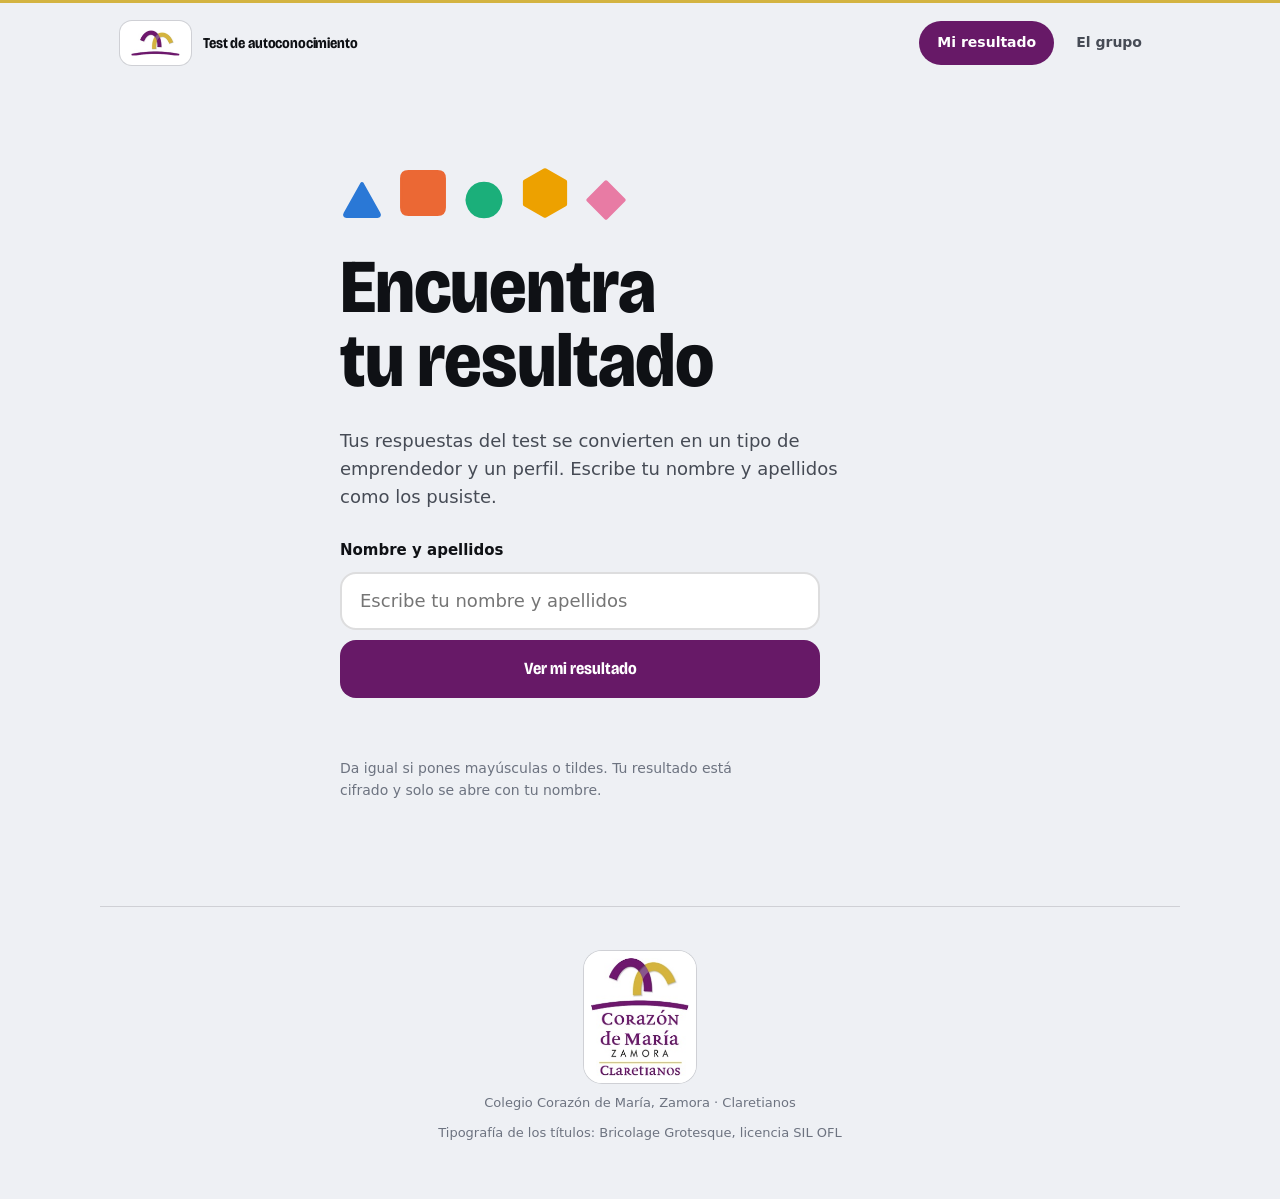
==== commit 8b021180: "Actualiza los resultados Co-Authored-By: Claude Sonnet 5.5 <noreply@anthropic.com>" ====
--- a/index.html
+++ b/index.html
@@ -7,13 +7,14 @@
 <meta name="color-scheme" content="light dark">
 <title>Tu perfil emprendedor</title>
 <style>
+  @font-face{font-family:"Bricolage Grotesque";font-style:normal;font-weight:600 800;font-display:swap;src:url([data-uri]) format("woff2")}
   :root {
     color-scheme: light;
     --suelo:#eef0f4; --papel:#ffffff; --tinta:#0f1115; --tinta2:#464b55; --suave:#6d7380;
     --linea:rgba(15,17,21,.14); --lavado:rgba(15,17,21,.05); --anillo:#ffffff;
     --foco:#2a78d6; --marca:#0f1115; --marca-txt:#ffffff; --oro:#d3b341;
     --nv0:#86b6ef; --nv1:#3987e5; --nv2:#1c5cab; --nv3:#0d366b;
-    --display:"Avenir Next","Segoe UI Variable Display","Segoe UI",system-ui,-apple-system,"Helvetica Neue",Arial,sans-serif;
+    --display:"Bricolage Grotesque","Avenir Next","Segoe UI Variable Display","Segoe UI",system-ui,-apple-system,"Helvetica Neue",Arial,sans-serif;
     --texto:system-ui,-apple-system,"Segoe UI",Roboto,"Helvetica Neue",Arial,sans-serif;
     --salida:cubic-bezier(.16,1,.3,1);
   }
@@ -53,7 +54,7 @@
   /* ---------- búsqueda ---------- */
   .buscar { max-width:640px; margin:0 auto; padding:clamp(28px,9vh,96px) 20px 80px; display:grid; gap:28px; }
   .buscar .fichas { display:flex; gap:10px; align-items:flex-end; }
-  .buscar h1 { font:800 clamp(2.5rem,11vw,4.75rem)/.98 var(--display); letter-spacing:-.035em; text-wrap:balance; }
+  .buscar h1 { font:800 clamp(2.5rem,11vw,4.75rem)/.98 var(--display); letter-spacing:-.012em; text-wrap:balance; }
   .buscar .intro { font-size:18px; color:var(--tinta2); max-width:46ch; }
   .buscar form { display:grid; gap:10px; max-width:480px; }
   .buscar label { font-weight:650; font-size:15px; }
@@ -73,8 +74,8 @@
     background:var(--suelo-hero); color:var(--txt-hero); transition:background-color .7s var(--salida), color .7s var(--salida); }
   .portada.listo { --suelo-hero:var(--hero); --txt-hero:var(--hero-txt); --txt2-hero:var(--hero-txt2); --raya-hero:var(--hero-raya); }
   .portada .dentro { max-width:1080px; margin:0 auto; padding:clamp(16px,3vw,40px) 20px clamp(32px,6vw,72px); display:grid; gap:clamp(24px,4vw,40px) clamp(28px,5vw,64px); }
-  .portada h1 { font:800 clamp(2.75rem,13vw,5.5rem)/.95 var(--display); letter-spacing:-.04em; text-wrap:balance; opacity:0; transform:translateY(14px); transition:opacity .6s var(--salida) .15s, transform .6s var(--salida) .15s; }
-  .portada .lema { font:italic 500 clamp(1.1rem,3.6vw,1.5rem)/1.3 var(--display); color:var(--txt2-hero); margin-top:14px; max-width:28ch; opacity:0; transition:opacity .6s var(--salida) .3s; }
+  .portada h1 { font:800 clamp(2.75rem,13vw,5.5rem)/.95 var(--display); letter-spacing:-.012em; text-wrap:balance; opacity:0; transform:translateY(14px); transition:opacity .6s var(--salida) .15s, transform .6s var(--salida) .15s; }
+  .portada .lema { font:italic 500 clamp(1.1rem,3.6vw,1.5rem)/1.3 var(--texto); color:var(--txt2-hero); margin-top:14px; max-width:28ch; opacity:0; transition:opacity .6s var(--salida) .3s; }
   .portada .hola { font-size:17px; color:var(--txt2-hero); margin-top:18px; opacity:0; transition:opacity .6s var(--salida) .4s; }
   .portada.listo h1, .portada.listo .lema, .portada.listo .hola { opacity:1; transform:none; }
   .portada .emblema { width:clamp(72px,18vw,112px); height:auto; display:block; margin-bottom:18px; opacity:0; transform:scale(.7); transition:opacity .5s var(--salida) .05s, transform .6s var(--salida) .05s; }
@@ -95,7 +96,7 @@
 
   .puntos { max-width:520px; }
   .puntos .cifra { display:flex; align-items:baseline; gap:10px; flex-wrap:wrap; }
-  .puntos strong { font:800 clamp(2rem,8vw,2.75rem)/1 var(--display); letter-spacing:-.03em; }
+  .puntos strong { font:800 clamp(2rem,8vw,2.75rem)/1 var(--display); letter-spacing:-.012em; }
   .puntos .nivel { font:700 18px var(--display); color:var(--txt-hero); }
   .sellos { display:grid; grid-template-columns:repeat(13,1fr); gap:4px; margin:14px 0 12px; }
   .sellos i { aspect-ratio:1; border-radius:5px; border:2px solid var(--raya-hero); }
@@ -112,7 +113,7 @@
   /* ---------- secciones ---------- */
   .bloque { max-width:1080px; margin:0 auto; padding:clamp(40px,7vw,88px) 20px 0; display:grid; gap:24px; }
   .bloque > * { min-width:0; }
-  .bloque > h2 { overflow-wrap:anywhere; font:800 clamp(1.75rem,6vw,2.75rem)/1.04 var(--display); letter-spacing:-.03em; text-wrap:balance; max-width:20ch; }
+  .bloque > h2 { overflow-wrap:anywhere; font:800 clamp(1.75rem,6vw,2.75rem)/1.04 var(--display); letter-spacing:-.012em; text-wrap:balance; max-width:20ch; }
   .bloque .sub { color:var(--tinta2); max-width:60ch; font-size:17px; }
   @media (min-width:900px) {
     .bloque.partido { grid-template-columns:minmax(0,5fr) minmax(0,7fr); column-gap:56px; align-items:start; grid-auto-flow:row; }
@@ -142,7 +143,7 @@
   .linea .t { display:inline-flex; align-items:center; gap:8px; margin-top:10px; font-size:14px; font-weight:700; }
 
   .compartes { display:flex; align-items:center; gap:18px; flex-wrap:wrap; }
-  .compartes strong { font:800 clamp(2.4rem,9vw,3.6rem)/1 var(--display); letter-spacing:-.04em; }
+  .compartes strong { font:800 clamp(2.4rem,9vw,3.6rem)/1 var(--display); letter-spacing:-.012em; }
   .compartes p { font-size:17px; color:var(--tinta2); max-width:34ch; }
   .calculo { color:var(--tinta2); font-size:15px; display:grid; gap:10px; max-width:70ch; }
   .acciones { display:flex; gap:12px; flex-wrap:wrap; padding:36px 20px 72px; max-width:1080px; margin:0 auto; }
@@ -241,9 +242,9 @@
 <footer class="firma" id="firma" hidden></footer>
 
 <script id="modelo" type="application/json">{"iter": 300000, "max": 26, "dims": [{"k": "iniciativa", "nombre": "Iniciativa y liderazgo", "corto": "Iniciativa", "descr": "Arrancar cosas sin que te lo pidan y mover a otros contigo.", "estilo": {"alto": "Te gusta tomar la iniciativa: propones, organizas y mueves a otros contigo.", "medio": "Combinas iniciativa y escucha: según la situación lideras o acompañas.", "bajo": "Prefieres observar y colaborar: aportas desde dentro del equipo más que desde el frente."}}, {"k": "autonomia", "nombre": "Autonomía", "corto": "Autonomía", "descr": "Aprender por tu cuenta y decidir sin depender de la aprobación de otros.", "estilo": {"alto": "Decides y aprendes por tu cuenta, con criterio propio.", "medio": "Equilibras tu propio criterio con lo que opinan quienes te rodean.", "bajo": "Te apoyas en tu entorno y en quienes saben más para decidir y aprender."}}, {"k": "riesgo", "nombre": "Riesgo e innovación", "corto": "Riesgo", "descr": "Probar ideas nuevas en pequeño y aceptar que no hay garantías.", "estilo": {"alto": "Pruebas ideas nuevas en pequeño y toleras bien la incertidumbre.", "medio": "Te atraen las ideas nuevas y las pruebas cuando ves una base sólida.", "bajo": "Prefieres avanzar sobre seguro y cuidar lo que ya funciona."}}, {"k": "persistencia", "nombre": "Persistencia y compromiso", "corto": "Persistencia", "descr": "Volver a intentarlo cuando algo sale mal y comprometerte con lo que quieres lograr.", "estilo": {"alto": "Te comprometes a fondo y no sueltas cuando algo se complica.", "medio": "Aguantas bien y sabes cuándo conviene pedir ayuda.", "bajo": "Cuidas tu energía y eliges con cuidado dónde ponerla."}}, {"k": "valor", "nombre": "Visión de valor e impacto", "corto": "Valor", "descr": "Ver dónde hay valor: en tu dinero, en tu tiempo y en los problemas reales.", "estilo": {"alto": "Ves oportunidades y valor donde otros ven gastos o quejas.", "medio": "Piensas en el valor de las cosas y lo tienes en cuenta al decidir.", "bajo": "Disfrutas del presente y te mueves por lo que tienes cerca."}}], "tipos": {"iniciativa": {"nombre": "El Impulsor", "lema": "Tú empiezas y el resto se apunta.", "descr": "Eres de los que organizan el plan, proponen la solución y arrastran al grupo. Tu superpoder es convertir una idea suelta en movimiento.", "equipo": "En un equipo eres quien arranca las cosas y mantiene la energía alta.", "encaja": ["persistencia", "valor"], "color": ["#2a78d6", "#3987e5"]}, "autonomia": {"nombre": "El Autor", "lema": "Si va a existir, que lleve tu sello.", "descr": "Quieres construir algo propio y a tu manera, y no necesitas la aprobación de nadie para seguir adelante. Aprendes por tu cuenta y decides con criterio.", "equipo": "En un equipo aportas ideas con sello propio y mucha autonomía.", "encaja": ["iniciativa", "valor"], "color": ["#eb6834", "#d95926"]}, "riesgo": {"nombre": "El Pionero", "lema": "Prueba en pequeño y aprende rápido.", "descr": "Te atrae lo nuevo y no esperas a tenerlo todo claro: lanzas versiones pequeñas, cuestionas el único camino posible y aprendes de lo que pasa.", "equipo": "En un equipo eres quien propone probar algo nuevo y lo prueba pronto.", "encaja": ["valor", "persistencia"], "color": ["#1baf7a", "#199e70"]}, "persistencia": {"nombre": "El Constructor", "lema": "Lo que empieza, lo termina.", "descr": "Cuando algo se tuerce vuelves a intentarlo y te comprometes de verdad con lo que quieres conseguir. Los proyectos largos y difíciles se te dan mejor que a la mayoría.", "equipo": "En un equipo das estabilidad y te aseguras de que las cosas se terminen.", "encaja": ["riesgo", "iniciativa"], "color": ["#eda100", "#c98500"]}, "valor": {"nombre": "El Estratega", "lema": "Ves dónde está el valor.", "descr": "Piensas en el retorno de tu tiempo y tu dinero, y te importa resolver problemas reales. Ves oportunidades donde otros solo ven gastos o quejas.", "equipo": "En un equipo miras el panorama completo y cuidas los recursos.", "encaja": ["iniciativa", "riesgo"], "color": ["#e87ba4", "#d55181"]}}, "niveles": [{"min": 75, "nombre": "Alto impulso", "frase": "Tu forma de actuar encaja muy bien con el perfil emprendedor."}, {"min": 55, "nombre": "En marcha", "frase": "Tienes muchos rasgos emprendedores y ya los pones en práctica."}, {"min": 35, "nombre": "Despegando", "frase": "Tienes una base clara y varios rasgos que están cogiendo vuelo."}, {"min": 0, "nombre": "Explorando", "frase": "Tu forma de actuar combina estilos muy distintos y te estás descubriendo."}], "preguntas": [{"n": 1, "texto": "En tu grupo de amigos...", "opciones": [{"texto": "Propones y organizas planes.", "tipo": "iniciativa", "frase": "Eres quien mueve al grupo: propones, organizas y los demás se apuntan."}, {"texto": "Sigues lo que opina la mayoría.", "tipo": "persistencia", "frase": "Valoras el consenso y la armonía: aportas estabilidad al grupo."}, {"texto": "No miras el chat del grupo.", "tipo": "autonomia", "frase": "Llevas tu propio ritmo y no dependes de lo que pase en el grupo para decidir."}]}, {"n": 2, "texto": "¿Estarías dispuesto a sacrificar placeres de tu vida por sacar adelante un trabajo?", "opciones": [{"texto": "Considero más importante el trabajo que mi vida privada.", "tipo": "persistencia", "frase": "Te comprometes a fondo con lo que quieres sacar adelante y aceptas renunciar a cosas por ello."}, {"texto": "Es necesario que haya un equilibrio.", "tipo": "valor", "frase": "Piensas a largo plazo: sabes que rendir bien necesita equilibrio y descanso."}, {"texto": "Priorizo la vida privada sobre el ámbito profesional.", "tipo": "autonomia", "frase": "Tienes claro qué te importa y lo defiendes: tu vida va primero."}]}, {"n": 3, "texto": "¿Tienes interés en solucionar problemas reales en la sociedad?", "opciones": [{"texto": "Sí.", "tipo": "valor", "frase": "Te mueve resolver problemas reales: donde otros ven quejas, tú ves oportunidades."}, {"texto": "No.", "tipo": "autonomia", "frase": "Tienes tus propios intereses y prefieres centrarte en lo tuyo sin dispersarte."}, {"texto": "Solo lo que me afecte a mí.", "tipo": "riesgo", "frase": "Partes de lo que conoces de primera mano, que es como nacen muchos proyectos."}]}, {"n": 4, "texto": "Se cancela el viaje de fin de curso porque nadie lo ha organizado a tiempo...", "opciones": [{"texto": "Propones a unos compañeros organizarlo.", "tipo": "iniciativa", "frase": "Ante un problema actúas: reúnes a gente y lo organizas."}, {"texto": "Firmar la petición que haga otro grupo para que se considere.", "tipo": "iniciativa", "frase": "Sabes sumarte a iniciativas que ya tienen impulso y aprovechar lo que ya existe."}, {"texto": "Te quejas en el chat del grupo de clase y esperas a ver qué pasa.", "tipo": "autonomia", "frase": "Dices claramente lo que piensas y pones el tema sobre la mesa."}]}, {"n": 5, "texto": "Dentro de 10 años, ¿qué te haría sentir más realizado?", "opciones": [{"texto": "Estabilidad económica y horario predecible,", "tipo": "valor", "frase": "Valoras la seguridad y la planificación: te gusta construir sobre terreno firme."}, {"texto": "Haber construido algo propio que tenga tu sello, aunque el camino no haya estado lleno de rosas.", "tipo": "autonomia", "frase": "Quieres crear algo que lleve tu sello, aunque el camino no sea fácil."}, {"texto": "Ser reconocido socialmente por tu trabajo y contribución.", "tipo": "iniciativa", "frase": "Te motiva dejar huella y que tu aportación se reconozca."}]}, {"n": 6, "texto": "Un/a profesor/a dice que un ejercicio solo se puede resolver de una forma, pero tú ves otro camino que parece funcionar...", "opciones": [{"texto": "Lo haces como dice el profesor para evitar problemas.", "tipo": "persistencia", "frase": "Respetas el método y la guía: sabes que seguir el camino marcado evita tropiezos."}, {"texto": "Pruebas tu método, y se lo comentas.", "tipo": "riesgo", "frase": "Pruebas tu idea y la defiendes con transparencia: innovas a la vista de todos."}, {"texto": "Lo haces a tu manera sin comentarlo y esperas que cuele.", "tipo": "riesgo", "frase": "Confías en tu criterio y pruebas tu camino sin esperar permiso."}]}, {"n": 7, "texto": "Te regalan 350€ por tu cumpleaños. Lo más probable es que...", "opciones": [{"texto": "Los gastes pronto en algo que te apetezca.", "tipo": "riesgo", "frase": "Actúas rápido y disfrutas de lo que consigues: vives el presente."}, {"texto": "Los guardes todos en el banco sin tocarlos.", "tipo": "persistencia", "frase": "Eres constante y prudente: vas acumulando poco a poco."}, {"texto": "Los uses para algo que pueda devolverte más dinero o experiencias.", "tipo": "valor", "frase": "Piensas en el retorno: que tu dinero y tu tiempo trabajen para ti."}]}, {"n": 8, "texto": "Tienes una idea para un proyecto que podrías empezar ya pero nadie te asegura el éxito.", "opciones": [{"texto": "Esperas a tener todo muy claro y a que te den el visto bueno.", "tipo": "valor", "frase": "Quieres bases sólidas antes de moverte: prefieres decidir con información."}, {"texto": "La descartas, porque no merece la pena arriesgarse.", "tipo": "persistencia", "frase": "Cuidas tu energía y tus recursos, y eliges bien tus batallas."}, {"texto": "La pones en marcha a pequeña escala para ver si funciona.", "tipo": "riesgo", "frase": "Pruebas en pequeño y aprendes de lo que pasa: así empiezan muchos proyectos."}]}, {"n": 9, "texto": "Hay algo que te interesa que no se enseña en clase...", "opciones": [{"texto": "Buscas por tu cuenta recursos, practicas y vas corrigiendo sobre la marcha.", "tipo": "autonomia", "frase": "Aprendes por tu cuenta y vas corrigiendo sobre la marcha."}, {"texto": "Esperas a que alguien te lo enseñe o te lo ofrezcan.", "tipo": "persistencia", "frase": "Aprendes mejor con guía y estructura, y te gusta hacerlo bien desde la base."}, {"texto": "Lo dejas para otro momento, cuando tengas más tiempo.", "tipo": "valor", "frase": "Priorizas lo que tienes entre manos y eliges tu momento."}]}, {"n": 10, "texto": "Tienes que convencer a un grupo de que te apoyen tu propuesta y no todos están de acuerdo.", "opciones": [{"texto": "Insistes en tu punto de vista hasta que se cansen de discutir.", "tipo": "persistencia", "frase": "Eres tenaz: no sueltas una idea en la que crees."}, {"texto": "Preparas argumentos y datos, escuchas las objeciones y adaptas tu propuesta.", "tipo": "iniciativa", "frase": "Convences con argumentos y escuchando: lideras sin imponer."}, {"texto": "Dejas que se decida lo que quiera la mayoría y no defiendes tu idea.", "tipo": "valor", "frase": "Valoras la cohesión del grupo por encima de ganar la discusión."}]}, {"n": 11, "texto": "Realizas un ejercicio y no encuentras la solución correcta...", "opciones": [{"texto": "Pides ayuda a un@ profesor@ sin buscar el error tú mismo.", "tipo": "iniciativa", "frase": "Sabes cuándo pedir ayuda y aprovechas a quien sabe más."}, {"texto": "Vuelves a intentarlo para detectar el error.", "tipo": "persistencia", "frase": "Insistes y analizas hasta dar con el fallo: la constancia es lo tuyo."}, {"texto": "Te frustras y pasas al siguiente.", "tipo": "riesgo", "frase": "Priorizas avanzar y no te quedas atascado: cambias de frente con rapidez."}]}, {"n": 12, "texto": "Te quieres comprar una sudadera pero tus amigos te dicen que es más fea que una nevera por detrás.", "opciones": [{"texto": "Te la compras igualmente.", "tipo": "autonomia", "frase": "Tu criterio manda: no necesitas la aprobación de los demás."}, {"texto": "No la compras.", "tipo": "valor", "frase": "Tienes en cuenta la opinión de tu entorno y decides con prudencia."}, {"texto": "Preguntas hasta que alguien te de aprobación social y te la compres.", "tipo": "iniciativa", "frase": "Buscas apoyo y consenso antes de decidir: te importa lo que opinen los tuyos."}]}, {"n": 13, "texto": "Estás haciendo un examen tipo test en el que restan los fallos y no estas seguro de tu respuesta...", "opciones": [{"texto": "Marcas la que crees que es.", "tipo": "riesgo", "frase": "Asumes un riesgo calculado y confías en tu intuición."}, {"texto": "No la contestas.", "tipo": "valor", "frase": "Calculas el riesgo y proteges lo que ya tienes."}, {"texto": "Se la copias al de al lado.", "tipo": "iniciativa", "frase": "Cuando dudas, recurres a quienes tienes cerca."}]}]}</script>
-<script id="tabla" type="application/json">{"5ffde4fb4cdd":[{"s":"+3U9n1FiDkjD01njqVMkGg==","i":"ujNOAu5J9LUD5J+i","c":"4Tl8fbLoKmgMULI+/WeNm+8A2dQqwImMhdzhObY6iYru1/5mL5+3M3zQllZgx9xOncqg4SyN5TmtPx/RQgCkeMGN3Hi6yf5SkZlJvHOnIAYYJ6w3TV9DvADvWfi0CAHZWqM0A/[base64]/OT+quzmZ+q1wpKPM2qDWmarjQJLjDld696XXA24+b3lEjP7jWmAdong/EWXZt7IVa/5UG5EFOytc9M7utt0AY="}],"ed59f4c85192":[{"s":"NCDTHBgqFrMN8NNFYXie3A==","i":"TluIOHUag4Xutjj1","c":"oESd87/aPqiHEw2JgcBhHi5UCpUHbt4bUQtaiJhSNScwp/VgEuTYLhcfKs7Gep6yx1GeqW+27+BYqqmBa0m10dyNUctUGoMTf0DVm+rPlJBzt3fQv28YqhyHIz75WEYq7kZKJbL5ru82jZWEJKOZLJcexSeRkoxW8MTSMn6gcmdjgSnEbWEXxb6HWEgUvupgdf8q/[base64]/K+RIGa4Ms="}],"8c791569f079":[{"s":"O5R1BCKPL+yYR3l9VPbaIg==","i":"Y6I9dbJFfGqOigCM","c":"AMK1IL2IVm3gOzQA9h7yp4/0qIfNeiMOv/goASpOqpexeKbrPBoD6u7qhnw9x/nGkQVyx6meBHQ/[base64]/NXqx7EdnrfNrUU4i8/xfUd60c/fhJfRAlS6UOKofITouZ3r0vejUnLrd5uTlA9pa1idfI1G6meLa2wWNJrKHkAMF7xWWi5wmXK5tJOPCWMotG0ReaF2O4IgAg0="}],"a811d6f18809":[{"s":"BgEnNWAm7ZCi1+AN8jvKKg==","i":"rTTyv5eOU93P//7n","c":"d6ImnPdDqwXnvXxbv/+ZKJdlAtt8kKRfYyr0fXrYyC2N15BEwjEqSPp6rSQj0zB774nNDcQK/xan74X3tZ5dDgo+UHrUdcqhsD4D30ZtDZJtTrNgX4FT0PDfgeOsH+aJhmYGDIgO4bYJsuCry6XVLrlhv+HwqYr1NyVrhwqjBfWUAr0GmpJOgY/XE3pVtNbOa3yJHlEVj64s/tvNZkR5yWGv0wSELUHA8EImexDrfi7ckkJgR/dlO6KPCngEudtX293Yu6nf74QA157eOCH8JtCf/YzTo6y9Wi6ieNz1kk+fErg3qUwJxnihnXTbOI+nhkgUqwdLXd9hc2oWn9MnvGtOIu0LHl7h7voPMSkOkFSnskFCGa1GEDti5jq3D9ak3yvoeFf/YCeOWhuwGZ3bIsML/KhWDC+aJb3nqhvOa/N0jC2BE4J/lF0XPnw="}],"95f9ff0d1270":[{"s":"/Mwrdh5hvb5zXQlRzIig5g==","i":"QkYrL63/bt+ziNrB","c":"X98FiC2B3iJXWh8pHup7Cm/EgwjdElLtcxo0VREjy0hwXZxO0uYpUmNOrC8DAj18p5IYIUSmITUAN9Vnbzc1ix0FizivWrKOZz5To+a/N3mFlpPrJ0/LuLMcJH5U00Y+cVsDC6onUbQnTyv8zUKVF0RNYf/0au+yuthfsevoqqxtdchoWWTlvIPz2dcbfbFW4+NjXPwtk6ClA8+r2/VKSKQf0oauU0APqxIxhb4Y++cr/VyFctu3ldvCbJVk0lpiRm7tOAed9EGI9RAKXsGrnLu1aBBdOx1y2Dub8gbNq8igKLgVR4Ri/reIpPDGZ9v/M0ZPGcEB5uXQBwFpFoBuzQOiEMBlVOFCqxifj3aiofPh+8xHZsBbNmnYvmtuLvjEPSVf1f9pPf498wCVlpq6cWH7yIR5+NkqgkgiaplRxien+PVsoA=="}],"b2e1b48fc37c":[{"s":"zArruoMNjBrxZH4/v78goA==","i":"pax9fOi5oQvnDOg3","c":"Dz+z13KPsomD2QS7iEG7ZOZ2P+YAY+fpkUf0nM+Ku4FlbxcIb3RRv/WnYqf3TaFtBxOl93snLpcSNkTknqTT1rPJG2iAzgVef3+VSVLAdZ+zvrl1Bzo9uDzoPcDUp4ZVzrdW2Elh9upBGOdt7WQGhRLCgxBeemYKHcVrCw6NopCGTlX/nFjJMNqqwLOfUoB02JEoTd/oxLbAlxwB97rUo8tFMY00Z4/HG5lNYtwmAFm2uNfE2f1jykJy2GA0ENfDASUR2PdBOdg3mBKMxLP7Y0tI5KLZ4EjgqlhJF/Ut4flQ573X9jZFKHLT6Rx29CqE1TmrIesnbDWroSJvqCQPcNgc/cgNrLysL8mYVH8XVhruzPcB1W7QSFlpZmdT1ZVe3dC1gWFqeIR1JcZ29Gx6hCKGHLYayCK71HaIkAFILa6ASht4Dg=="}],"0ffe3e9ab2c3":[{"s":"3B0PSdW/6/vy2zcq2JtjhQ==","i":"x7DvoC1auWo3/AWm","c":"DO3ajYItBI+i20S8JkkJJUw9ghFRvEeDbyPORu5m7pne6eUkwC+f0UpWZ+vzFalzta/3735qKdwg+8sr/GhiubcaJq/Nq3jjeilzdvjVcpwXfPgPvlNqbhLUfjpWTh8nxYHcpGoutVnjscph8+Ruf9Hlq3wbLFuoDJlCZE/WkolOnydBjyDGZ0XVUuOVtF1blIVviyDHVTR4cysG7g5ackHnrwl3AdW6d8LLESpeynCw1rKxH1SuAhPoiNGq3LSE/ebN4dVeDAy++JLHpHg+gCKn1ycMG9/OB4m3zo5UW4i4biIKkmUVbQkJQTNE8ua6uGrCcOw2/6V6qi2U05xm1Vay+V0ho8vT1HhhcEDlowNx6vXNP5Zcg9OJhF/eKpYtngOJYYYmh6Sl2WNEX+GtBbUNRMwUMjJqSXtuFcagN/fk8eyy8Q=="}],"1ca7300529f4":[{"s":"TcEhhazOTAUCiAwBw9oroQ==","i":"clHjk4DgffQmVqUH","c":"mnXizb8X4VqHjIrMzhOSESkz3T5rAfWaTuOhMB1W7aknYevheFU8kmbUtYt2ex03Qg+ZRHoyVAo/Ak9EtZZvuZROwURQafgs8qCvn+4oMWZPAcxUVQnqCJw0UiSyZxxPM02LnLc/LKHPMPqwQQoLyOd1Y2mymJLZRzuj5E30rihWbZR5kzgMiZ0qFkb2A+YnbegXXCwn6Fegb6nnlftGwK5Yg/qa6k6k8uaCuIGvNC/hWzmMBFJUo+SVK4PZ/tPpEBoMqbARb7ayz0zz3lH7FiK7gKTTKv6wfMFtxdUxCn1O1oHMqpfIjdRkdKDV4fSufZgwTlJuTMoELmvpt9HMTHX2GzQmX9qtTrYne/q0DkyLmhs9PCpuzoXJNKfGGeZPFJkvgR2HnLg7n4aJJQFFMZss/9JFVTEuvLmKlHr5ZOKLBbbDZQ=="}],"a930dff73ad6":[{"s":"uA31rZXSpX1ggjmBkT3UFg==","i":"XgRgkjFQSbkhBTEW","c":"IazK3a5z2KvGdbgXXk73Nx7gf6e57rhJElwEXV84QeEmxoVXLpff/67d8KX0Em5+EPwVQju0NFHBCOhndgH1AjIF+nCa4g36Sg0MFlafWp02tBo4T4fv/BdGPuAY1/81svplwnERQZ9EcAFaUX1s3P0m79aM7ODJAQoEZU5LKZ8U09sm10JdUvRVLx0kw4OZQYHEhSUmj+J7Hh/Y187qvqhcvxVtNb+4HbHR/kBkfEvdMBc/PUCTOgReGd3ENp9smDBnec19ABBti2uKjvve4B1Mqh2gjRdkVvXxOJ0g1JhZV2FXOqW3P38MlJcUFGU7n7UrRVJC9pOh/oQvqoZ6jHtDsaM3Kp5eEdOMdzunnWg17uI2TJ6otdXM5wvzUbZq/l0hXv82LYQTmv3XyN+HtJ81Q2ZvqAkN+g7HEkRgyI5FuvPEz47zb6HrFQ=="}],"a0cbd4d15f0c":[{"s":"zHodCNk06yjZ5KNwNDb/Rg==","i":"l35DpPX0Prhb+zlL","c":"6Lec1l3Oa7yid3t+iKYJSsZhBbkWU8zXTtACbmqRoV5uhKBbH0rBqMQQR7SQs4nREMeXDDoABfVssGc0xt5Qk9v1f77WxSMt180+GenDJ7Y/mb5qunhJ5NYOvcj85yckyHXGplML2Agdt4L/GoSAeLsfi7UK/Xt/Uqo1nD6wk6hfDjIBtE64ZYq8iJzr1ytedGf2rRV2iRQuoHNvSsC76suQbD75kGNa0IdGC4FPbO4AMTEp55Ar1p3TSt7Xg+Unbrq82GDNp8v3264nWyuS4IN3f01T5fDoXKShHoSTDAanwasQE4hL5/9DjviEkDUJ8mj4uKCPN2ByH5XdZuvjRNeod4kgv4yLA/yd6RBkzM5A9dzVEAOhFe+dCmqWRxFqtiQ8u4N/FSBZqiZgLOMtE8iAAKR00MLZau/OjQNsABBX2pu2MQc6rwshig=="}],"e3be6ef64214":[{"s":"tp3wXUln7I4xute0m8iaKw==","i":"vWbiDwyIOr5gFmh3","c":"Sb9rdGq6lRkWJozySE9h5/Fr47zKRXk5O2/T4KO+V3CJIJKvG9pm4MUxsEDL38m5LtASlaVtLG6v5Yxj1OWKXl8xSbRmY8joD5T/gnW3u+aZephIb+zJeYoU3vsZO/T62MuJdggcRyehNc01CPfTAgtCKk181M4oRocwuOBxHY76PirSW/HBUzWUMzpnxjJHXZFOCSsIKS4JfrcpD6vJJTQbyYj47z5oy7XOw+syuJMy+ISlYqbEXwQzP46VSpHcqqbSQSrAbLIC1gC/7pF2U0+LKtWfijsh88fuCroUnEubFJIhjLBTCt+KJF6e++rfJI2a/5fKIGdEDXYalpH73uZa22rW6HRPOChRLyYJWYA+M/dvyvVcM3X6bTN5svLL8yv0VGhLxbOO8lxRXYAV3+MIAfqQVNligLOrDLJKuo9065Xzg7aYj34pvg=="}],"6eec56b9baad":[{"s":"LwY5kzBAw3vtKebAi1xEwg==","i":"5DulCamTCkFkMfN8","c":"Hc9i3HB/sK0egr+5mKrrXjrzzAoqq6laE0HJqhi/nko2VyOjXgwAuHamFwCNm1eP3EIOQpTDtOHXFCq+TqA63PRmbqpFymPZvYz88toGZpSmFE3HwcYyKu78aymPqLSKoWK1Iw5X7buhVyCO8EHQSx9EMOCcwDMo/zOQkikq7YX2Te3tl4PNnVPBhrugB9ICoIQ+OnAmTaJ/igVGXnvywH0oGiLCb1IXMQ2ueODIxhi1dgxDhTbUHkczvs+3Uutxc2aAYFSMMNBnHZNF1zXQENR/GFKWg9gdW/qw0IPMFo/rRsLjhSPsRH7ZpMbNppAfHjZFycPwyEjhXrEmHalodnPo/aE+hP/AOWmPzPN92v2JFxlF2wnNW5zdScyJgTCXrG+PECh0s2IKDbk6h4SBG3MzM9I09dwXSpOtDHtWuImV2e3A7UjFEZJUzQ=="}],"b86775b23ce8":[{"s":"oQd5lMMk92wRX60l4yyx6w==","i":"XRPBeIQ9As+vTF7s","c":"fhbkKDqgw2ntqFfvKw72g3vmTbgA1+ZFrWsqk/vnV8AIzYe/I6haWfQoSDwnp/+dYJzi+gZrRUABxzcYd9PBXEPH+6a//bliezKNfNEXcxSCf8/cklNloNeNXNjktjqj5PzpJiVeVOR8tn6IADickioQbZmPYHL0W4mNkiuxHIEIDLHVRebZr/3QrE29k1BYkDX0bo+hULoSJqF9vzDUPBtHlwgDJEAfkh/JWSJoZlV2jTFh9IouGlbzGxjh/TWKzDUqcxXRDpNjGUrhb/TyCoSE1vwCIk4eGMFW1ogtAeDXtoywEEiQwsK/dA1fuubUzns+Mw3GO/x/BvBPRexJGrXLyLOFvd+XEYh3iOXYJ1h4WZLdjCjpJzsRfTu0JzO1GrDK+unBzKRWXf+EmlBuUUfyK36nB0zxx50VAy0T5KMVuOJ8X0NNfrZi5S+hag=="}],"bab5797cacba":[{"s":"uzCX4updjucUP7aXkyjMIw==","i":"OJNnymQaxnBUSBTx","c":"oBz0MZ4y/6azykdrutO4WusRGghKqrfxiHGIBpyWk8fCQfZefHeF9nQTYTdvCeXwPCe9oFg2sVMCPNSIoH+TQv6xMQtJHQFqMpEnsz9mndN3JiSsebHyytVFxrE9+0BvOVrTD6wFd88pfjzqNKCvcnIP/DzpWk93JGe363J7XQ6pt5tEDQGZ9xypYxyWgrnDm58j2GaVC6OhWSjDLs2gy8AqjmUnzg7EUasDyyYUwwX8Vqli1bwZINU5KyR/JjHfXV8EzO8nsmzlKLhMz+ABxIjy/uIUM9yHxPKANi4Rvk+tof+qnVDeNadAWD3gqW0EPBwp4pl8f86Ubk8de+EXXR3O7JxJL9R1r9eKg0PpJYNLUctez2RkA0XyB4NGXYblXo1BQTw8lIRM9zSRvKtYUgmMsbKDe55l9OcF/sNs36f5eZTwOEUqI/71nh74bQ=="}],"789699328440":[{"s":"9N92uwFgQTED1o8mL7+zsw==","i":"0CNcOQotQTxulkUC","c":"Rpc2U+pugW8+nTbDlijidgCD8z+5sqxKliexGceqn+lQiHKayVt0946J6hJAexwzelp3fLfDv8o5LTSjbd/QnIr6I27DvP25ALwpqBl0P8FwRxiiXeKT+FB7gmLy2diry7tK9Jfa299tQQWmgLKc1nb+TD3wQIRtsXdjjNLWbDmPMBZPbCFpL9NB9j7hLVBKWc6WzlyLnX46LKciIkLw2p9Qq5qt27VjcbpwEF92x+nkqFE/n+DvCaiZx+eQNQMjU+HDk5pelJBN/7afx3KzKuYTtyl6xW6ZGG7dLMXY4FBu3O6To0x73kfI+TcLtcNV4sytQWe89bdXkhoXdoksEidMFkzMTYgIOktYb3Ih5E7SZVecd7rCNzdkJTLY51XZiwHf4fXVhuhqlr1D4gMgHqJW7jeLd4Es8EPKXU7TfxIpRZRB69z50OsdDb42NQ=="}],"39043e7b0754":[{"s":"ubEKX5kdzHR5w75XiFlszQ==","i":"mKQAviFJd8LejCEA","c":"LrOzPQtsoZKwEpduEMH8/8P5w9d/PkyvQniiX6lIELczOlchcUjOHovSnmkn/PJCHtlYurlugjOOyEibWL8SrzxmoJMnylvW4zfHsmE1P1Fcw8X6Xx7UShWurlcv/HQJMSMwij4XGbzdmUCY+e7lYx19acngLLZvxn35Q3zwSwVxAS+1SRrGGZeI3ErbXqxRy1I/[base64]"}],"7eea9d00c693":[{"s":"8IC1PjoUaDrQe2Bb+9dPpg==","i":"aRaWO3eWmbroIciO","c":"V1U1OE2BjVm8EHJS+RO3Jx0EkRG7hTtisrk68W6A/zNbVuRCTdbpYr0LjSMbdal7Cxp8n1u+K//yZdhCh3VBLHa+RpbqIqaSr+5jwgwE2VXes4ojNHqccgxwNQS1lmbRJ5a5Dc/Kz607bRuDLPWCodCUF6sEFJmKD/YZf+dkCJIp8h2DqnJaRqcaHq5aOeBxJA0epIfKAclSYPVSruGY5hIFIgyxe0lEO2akqnvWHbOdW9TmP5ycPCZ7IvqQgK9Fy5EZliquwYqs8CqY2MrDoggnzXtjcsBL412zAYHKTR/9qbYhmm053fR/vStyozR6rqN+NNZgzCwOAFLGnTZJ1U95JNH78XbSz2/ttKwN3kYX7J4asZ5VcFxCQVgQ/7d+DKX5C8mp2MpNqIKU6oPDvqCh5LgcmYNLUePoJ4FpgklBFIs="}],"df4a189a4a72":[{"s":"kENY2MO1ZGsesFHtc1qiSA==","i":"P5fu7E0BTyZ9eTxq","c":"zwmEqHG/n3j4TO4iRAe3OgaGczUUET9ghygYsIrmU2w8n7NfdB8h0ke+8FSdDcmvoJc5x7XWjxZ4BA3ikXmOwlZeSo1Nh4Qyoxr54vqgILpAUNJRm94WAtUi4k6voyRSCwHGgxfGVMCBYBxdu/pSgEt62dmsgrzKFMGClmqHv1CZT+dM/MXKD//xPzO7W26xm/9a3yqWB5nIVPKunrqjWcNXHVusd3lVSATGPbxaV2jy+bHdzgt4Rl1sv1z4DhIPe+4imxHg0PIfJ/dl7zEHmt6jARDlOelLfvf6l9Qw6MailonGUAAAR3d8gHttj5NL7IzA6fTqZ/Nf/afrDnOnW1Uv1/38JEq9Op4rJuw/5P1k3thv9wsAzj+tQFMlvVXmZemDPO22r6aFST9Wsa7bDONxmV5+e4XY8CiA5ktfagKfLAI="}],"e3529c4e9e7a":[{"s":"Xi97GXTiVNRaXVSapuJ0Iw==","i":"zUn3BN/r4NoVgFjN","c":"eZLRO8DznWH/xeBRAus2ulM6z6FUPhPNuo/ZZzNC7Dl1tbmSFezC3Rr8BwIl4M8puKAExh/OTxXL1GXVduPwY1hwOExKyt/9pcmcVNOka9jtNY3MZs1ZhOCHCCt+p6PKmCJqHQ4VPRBVABAkAvOccAq06f3sM2CBl9ujlY7WAAr2qWUX4sOeHljoZ5FwPoGsEZr5Y5C3KjwkmfepTw1kT3iIKvKrNeU6MknR4zU4W6pg/umohnQWd1biZjcoUVtwB4+MiODWm8Jki5bf+4qtAwOAGgr+CRHZf/ejgvm4x3y0yQHWHzeAnYeP8szblXU/mir1Ybb/FwVYTqym4eYNAVfl+dRWskRL62BDB5XaH1BPPhmUaQezuxIOVr8OzZMdnQ/OHSub4aCEvkunLS/5k61mJlVlJQM9g5OANMyn/f3zCAc="}],"00ce97e7e509":[{"s":"PPM/SR+dq7OYIybe2ngEhg==","i":"X9ByLwVVpG83RMH4","c":"DzqJWpsRHJeZ7jFHzy4Ddg1g3PGb08a8O04eBLyWSvxetBIW2+iHR+CGvB2b1/LQNCKnvq6p+bLufV0Jw24mZx/9y6uXgdmLIp5Vk/fsn4kogkzRdlnrQQERvLvJVoTYgSd3Gzt0Cct6fJOieSfUMJRFAfPxvWLYVyPaxUNoswbVO5KNUtMZ+u2gePg+fTEEjjMeYkVqjOxOJn3EGpPt6fw4vNwTo/BVxp1UtZCGOzbocGrpwsWG5Co+qyYiiA/oEN1N2EE9Mt2bD/LNydXrMhBsQqcgF+BpzElTmPTldB7OFwfN+tu6X1nVWy/TUVbfWlZF1SFm4dEq9Uc2Z6B8gqGlHk570vpSwIVA/422wCMrdxhaIycgtcWh6G83XFrR4C2g3YSf2L6FhIrfrOcDBrKorCurAdRoWuda2SZXvLD7kpA="}],"65b68d6ba801":[{"s":"U4cDH+EeFcwoPC5bAxpy2g==","i":"s0NW6Myk45v1WQqP","c":"RXiOlWa8udRZwcnpoq72OxYjAKvVQn0PeGRT66DSBtLFOfe9XiLSC4SEkBxY/PESGuaPu/ZHN9wrEusGLwRAvJgcgjbnaeYW7/PemgkHphOzU8MPfwDWVoPBQYYb8a8ps4E1Zg+px3hFI//37fo7ZW0kETwPW0+9LM7ebnFeFvPCrnfg+nZJUrF2Mf7l9PAgIbEXcs/hfcyxe0RtC2L4wqroYaMwBlI4W+NQaMwXJvxckPSplul3EC+k5vq4yX/dlrDLHSlf7cosaMospMUTt4ams3wqaxQC8+/124u32F1Mf89TN06O/Dmpttjrz1UBnD0uJbGuK1eyUU2ObYa2dLtRtlSebl5rg2JxIhLidEt41UQ8VQMhouivwuUeYAw96r2vyCerfwxo6TQtiekjLCHDATDEVnTc0dyeFSjgukG5dw4="}],"e626e8eb476f":[{"s":"A443ceNrM3h2An6Rj+zQww==","i":"ltXNSuNxDhGXxd18","c":"HJYCrhgxTRcsb60bCFzbTPRWeqbdzeRX1aBxIR/H6vUu9cBrffKWzyIaog91knpzBvPc2ovpa8wEH2LXdpJqH+wgW9gFsUgIIjmTYs+aGV13bFLlJQ6VJVN350O7cK9wpeDCd1Vfx2HVxFGfwCE2e6n5lCuBkppDaMRMZ5PM1sp0nGGcD/oeNFvkSanmKSVlOK7zfZ8DEOTSFe185xezW3/2LMCraKJLT6NtqCvPMVC2AUSZdjlepav/JRtlasCyqHpfsZWM+3cs5P8QmVj7CwxquskSoLbJhX96xmH+Jgw1YeeeJGt0DvNE9gdZ/Krmp9OERkyvZdr0VmNUpvAc/1EvvzJy5ez5bRs+MT6/Ve43OVV917snHd0VcmMFPm2uVVP8m+JWKBM7ORHdBzzVqkf28557xDGqh16YgLSPpJEqcZs="}],"76e9667a07ae":[{"s":"bcPWaIDPjaDlAy981xHYNQ==","i":"AgHhHNp+WQdszqyp","c":"+Y2UZFA+LXy5UJU9irGkcW2uwuW+FO9ECM3nsUekbi3VqA3om/X2/M61OVDjGfoviBAwV/YhpoIZbv8TcQLIVIYq8wnjSIzCFQpcn89TBDkUjnQHB/jnArbyNb8556eutqWnh3VfiWMJHey0V9CbZtG9D/ya5rJNJbM0Dqmw6VrlMkCALPCQWdBAT69uVvXz69GkQPfghE8Xc6g9TxitM7Vv8g8259zBHBShT1ZNyPuhGlswLHhLsWYp+8YgLrU1zJFYJJ68VkYffk4ZLWedUQCo2oERw9xGv6pgDSFa7W3/pWt3gz3Nt9wy8XEeOIWXnUnqOPvqi6l6D1uwEdkxgfiEcVb9arDJvQyfmFNwgTVvqQWn0aqp4gAgO2IZVTUsqPAesp47QeMP+Z2VxHFJ2D1G0HO+zSx4AFOKagDFqY0665w="}],"e601b4e18579":[{"s":"J37NoOdpjP0pIcKl3fY2jg==","i":"xVXoE24lcZEFJtsj","c":"smw475PN3DIvpNrbu15UPKoLLrZpLCbjXZRIGf7/poaOLTXZ+X0qGv4seibKHP6MPHGQELNZ6sjW5AQ2iaiu+Wbly7Ak1zNcVqjgM54PVizvVPt9EJPh4EmOq/ALc4KHdBK4hul6yhc5Z8oLAjwKg+8rI0LpKJxLEhS6BKI06Y4DBnjaAd5veURhWwAAvhcoPOhHNbi+TruwWE+PWT/u17sgfyv3y1dqPBPUssv4uaL+alzHwGs5PyTuj+Z0jnL7bGghLmqZc2bc2se5laVsdHTaou1Bk/0m35B6SzHK0/Kw+7hnBWKdhzt/Ffl90H9+VTCe9SGdINxktDQMAdxgyoKGipIWQGi7nFYepMaOCEvEZwZlahnD60g/YuLydYpRtUMjNbnROlnYqwUhnFcyn7adwO+xkXwPLY5q1ft52afKwbE="}],"9f8fe16fb0da":[{"s":"kYYG6RZhAF1z1ur5v+BLNA==","i":"Ccfy0yws/B3G3Tpo","c":"X/RscCgZt6iEvAA8UP/+kq8wkHCMuqWCtGH1cw9iqptb1AhWAqRODyco09smL48KjhDZAI4qw3KI0xXKYxdueq1QexFcL4Qqic0UejbSoOwnti8LIAI/z5dFbtnMZGdgSRxiBKs0YvTVZK0KFb329zy4mUwFjvS3SadjOC5oCf7jWD2BrOSQ9blgrMRMNa8KNYpAijv6Potp2C4LTfAdQ759KqHvp5y4YLuNvPtshOt5FyEu0Wne8jY4t/+ucp3kruFoOEOTzcf6cWkF0gYPe5k1ctyEv0VfFMR8DEqQ6GsGb2CCyQlkXXz5SJPamc0WebmRRLLdp8nMiNCqmwzZE89TeasOXUC8qSv+gWkyRi0iSGLZ022hxR1juTu/0c4DEqMJG1BLJbPO7rYF74CMcETFckL+Vqzo69+Kol7PWAR2fmkdx3w="}],"b68b23f0bfbf":[{"s":"WLADqf2evkPJGicehTwTwA==","i":"rQdUhvOrW14DPtcg","c":"w8SN99PuqoUf52GTWopb7a/e9/[base64]/4Shaogn0a3HbwImCApP+nvSjUP44sbtDmP1ZhBV4dYu0wp1DLG3S3foGm8EaK87R8xdbgCqXPbHsXhhX6PB7Kb2AqdDoeUA4ukQ3EWpIjF42+rvlSV4S7RVT9jMnhvCJBhgZ2i3JnJrWhm0HMpve+yvK+vb1DCgqjZ0UHybC26M6BDx9cnCN1bgLpKbJE3n4TTlIIZU="}],"e6d779e5bb48":[{"s":"H6Xe83yk4iXPeVyxtVPSLQ==","i":"b1asnThJG0taxRNc","c":"S3R/tYw598yF08FW7c1GJA2vvsLDyDn3fLFJfahaClQPltuSBznla8GkYz/ZRfUMV1pDRv3zO/D+9Z48inLNbwP6LJRf2woV0egzcz2Xeq15inYDEceLsd0DqMrHCsq2GAjv9eeU+sGQCIcQz1iH2ZeByyRmTjSwWgrnnWcQkinaGSOeLAX23V9diwFNLSdSbmeBlUTnTXZw7njwARL/akv6qS6n5p3Kzu1q6wzOitCR3J9EVDFO2YeT3b7wT/SXNNK3uM6/kQFZHdj+Jwls+bgTCdBKbVQC0Ipv39YR8i/ZNxytN0hiS/8vuyCWDHMtKr73IxiooUOuTVeT0ixw9DGJEKjzvp9gf6pmcmAhGSt7QRxJVyaO7kMg22cti0mtz1yEXqW1QLDr59zO+tTQ3HByqRGWfjeRff6JZYugeklfwZtrdgM="}],"d502837befc8":[{"s":"uXdqjxeFfiR4UqsFAZPf4g==","i":"UTe/sii95OLxY5uf","c":"vTMVF5o/uYBCiKvVQrf4HDah2Qe+9HWY51w5cX4wKSiFOmoUKCJ4uw32YIOFAOsC84gKX9v0nNf7dv6Z0eH91v/cX/33kADlLE3nz3eP3Zspr/PYGS0W6ZUvcug2PsDoPeGAjAqtWcwC0sZZXR+GyXMJydbeAx0q89N3RbNS8ykm+mXOCO9u9zm9oZZK8zxSPolOjZ/bAR5iljQG6pePjYueacv2c5QJdiEfPc+d6tWr2yHqyve6PlaP+hK3yvZDAMo0g0yBulm8ijsPvmWxzFqVzfzwezw9xNOZIg+XzrWqWLpNQsMPghVgZ9kx/10AmpDNfKfqRHtJe60lFfimIVlDkqO3DhbkFt6DiORvbSPUPizISbIqo+3E8uqKUxXqdJXZ9lVUkSS2ca2NgU5dzkHnCdbbh1b10tbPNGM0hSPfScHFUys="}],"978804c0883f":[{"s":"ZnCP5vUdo5t3g3awmimnpQ==","i":"GEgNXQGqaVW5FRfL","c":"kgiK0jb5NL+J5BC3WyEbAy0Dv5W96EphMd5WD+IfV/LqMNW+2ii6wSiaMqOaw6lXUhQ4DU8rwlmdQVfnJck9i0LAN7TJjwhGpKYyBp3qkjwhZYhu1FD4gUP/qYnAL5fKT1HBSQAP33ae0A/tSBgr6W25NEZGvHRKayJEuf+oLF/BtxLuvdioddcpS3qxcef/HbEpZ3Dji8PH+nNvC2xnZldcVqq4+j/l0iiGJM5saqHtfshy4KFcVa/gAf4+iTgZOCGWVMYMn4SGYppAlsHIbtjhav8Xx3+pilZBUeocmTtBVLuPrW5KZGFT5hDsfa0addgl51+DbwZqrQsNMZVA+NTJ4Gwjodk5aO2JlfdUydMh5hRcs1mI+FgAAnjK0K7yVw1Kku38UwsvTnRj3JUW2l97hUpBljc/WYEKNgmTAYDtWlG/fOo="}],"a00923a1cdfa":[{"s":"Bjm/L1/zMtV94fjwAeYFVQ==","i":"IaCISEEYOka3j/v9","c":"PcFOt57dy2ALUVKhpl17J6Pg+puWgSzu4MIo+hfIplf2mY15KefS66YvtLGulTKFOuwJocPAJJ4xQfsZr8tLZ6yD/dog0XC7J3HLbMpWFCAlC3VLfhhLiXeIYEYcS3LRR3zgxoem212Dbw4I7WTljyEM7IyriD03+owjqk1/dtxNMEbOp8QNBXjK5D05PnJ1iFg0b7aBlwJmqbuzUKOGw5Z6RpkjIYw+XRXdOsOP6ACIBySHqW1ikglh+X0A2kYagBFy+7gdWx4iEUYtDBMAUzcKNc7Shy5l1/DkHilMbJNeFaHyeqmNHqcNgrszUGLULk0x9M24PjCdppAz/ytA3rEJKZfm3iDvyXN/1LKVItOly3UGHKqn0W4EFNk24fHubj5iySEgxNAJpYIeWFMV8ezbpoHKvoE3+51D8cVoFyHUBGiqOf8="}],"cf918f0432c1":[{"s":"A6TCKIsKQdkgOrDNAPQW7g==","i":"J5JJ+ajx0t1cZfnU","c":"LO4K25cTwKn+9Gg1IPu4Vw2+jkDmLhJXEJ+ZQvm1zFOfOrntTu30XxVbQ149AaiZ8xxc3bZkP5Br4CMxYK9g8+5/gvm/lUmowqbqg25T9LOdIm8+2ouZ1AV5I5VmEyYsiSDsJRSXZ3W8xv44MH6zJATPNxkFbehGCnSOSsZC12K4RtilZbpawNyGlk1w0DAq0Re+CsTYl4aM2bj9m9Nxuz1+l9GxJWvcmzOR/BWfY3hHSACJt7KThmrRrEXvTFg4MNoSYLSn4fgpYw0KzYJe+zb9PaeXJlGPcohNzVR2c3+0En6K5ZHofs8/hWf22FSDdsKkDeDkDNf/ckjyr9aoBQGX/JVLCkc7DgWkMpaGzUAR3Q8CQRamld6UCVQJcSbp+cmuT70Ic31ieSN+Ugd5/E23APRyHt0GtMvckr7Bq6bAA+c4OYU="}],"2bd2d860fdea":[{"s":"uWaDont4EPj2wot2Xm5NLQ==","i":"g0X/WF1OKFFUAsME","c":"NOIAPig1zmJDnaW6uBAKMsMN+/pWhWm4dc6JRKzTAThssPtzhFI8VBCWj0cTCs1+x1z3hjr/ndAaqGWg1OCcvBvEDgFNQ4B2oU1sPVetEUQZBFTf/83EqNIsfqhD5Dnl6P/[base64]/Gt3x74yxdwtZmy/W5fIBs0ZjBKzeKvZCkH0="}],"6d930b4231ae":[{"s":"Qt6JnSNKP+i1/xbNE8F0wA==","i":"ZbsJoAYgzuDbOmEc","c":"jG7xBn7vpqERAYj+6ljfp4esvzICrEhGl7/tTnfTPEP5DwBGrV/OY4554UARiNOxN7/zekqXb0vgMHQOHjktznpkKAC0+sQGWPi+ibwI7OnTBy+Cb1ui6lj9+LKjp4burB4KuJ7CE2NavZHXrbXw7F4cmHCEfBQvSkoX4bvSWipHxy7D4BxjvwYq3B/UzJpKVIx5Fm4bn2UBMeEEYamj1UE9gf9hOPh9Uy6xwx9o1KYLBUIa4yfymhsis/IVUo9K2OyxqvZtfKzqsPRPEmbYdCb+tv20muU3//YBnM1HnD1tKdrDXnXRaxEOu1e5CuH5UFbSSFaI1wpl/YNwzLnPRMkgg5+I3IkVlBpN4qd8xR2um3OQDAwVC+co+bQqQASBkdbZwDqamVYDGwKprsLigpJyxgSCR9KHvXTUC3jtFW7v6X+qHXn+bZbIYg=="}],"8119f97e7a87":[{"s":"RE3z+1G1xxqHXmOJwRsW9w==","i":"dqiPxvrOoECLlrzp","c":"XaULCoPZHtCP0wxkUfYqW/hNyhcWzbtapWhk5fZmBa6LcLg4z+NflnUxzC0m9UlBYGGtwlINfgUa1TTZa2Lj4NYuNcgLZ5R0sS/[base64]/8Z8M4fk7VkZLTeXs4eh99kP3C0p8qwjALcdQ2nbOHhW3LeP3SMRmnmkq0leok7NFNdSoFyd29ChaSr6UosbBDPVQiryrYdp6he/X8bKIwAR1bWoin255OTmfIzaHvw=="}],"d0c65d14d734":[{"s":"VuSbnK2ft3Y5PNkYq+W70g==","i":"sxQ+7KphnpKr3DdW","c":"bJtzjpWdcKv0HbovXX21jcyO5M3KlPqvhRHX4avpUJGU38xuAhBuLACymEWD1L1snszL7DYc9dmlr+8Oo7zDQ6T9z1k2kPdTacr2BRVh4145maWa6PwAvWfkRAR/RLXjANIPlUimUbqmtr4t+ZI6LgZR6SUQ7Z378URX1H7oCCnRKZQs5NViR2JRH+kh3dD6POLvm7acimXU383D/[base64]/3aA=="}],"840eac90fe36":[{"s":"qDUXraQrB5fU7oswxmR+Ug==","i":"6XhpQd4uCMIgwim3","c":"FCirSxDSZBrnsw8sx4aV1h7tgzrULzo/DOavasP+yCXJw1Os8pmtnesizxtoz2pxuuOeJO5K/NPChEHx18krSbLXtXjyVR9jmuFRVU7skGNvUR2m61TsNkteZob8jr9/6rgyaokZZQg82uspqh9FEe2UmqxsdGTtek8rjnKsIBZZqhep2YIQZaM6bp7eHcMnIVm9uSpB2245HGrO7hy4yyqnbPystXQIHwLjG6VNMSE/ro+8Z4v5XFqluGm5LN1yz8e9IP4uuLMXqCxsNBnJYf+V5QyvIW0uqnsmPT8GTcbNPjsLgIsRBw8fusX8/rgqCsuXUfJG8Y9J5iFCU4+vEXFt818acLzrJtz6kF7zlAa0XK3BhewuWGiIHjtizLReKJCl/HyaQXnQJYnRTi/xwtPqUR10R24tUAeU1VI40wweR2DaUuGWXfXyHQ=="}],"e810852643d6":[{"s":"fHI68RZRVIqxTWiiU24Wkg==","i":"j5ZF2sPungClCA/M","c":"K9/0kDopExY56sZg8CzBpQ5c8wTDxj3AYgcS6joUfxC1i0eCekkNySUOQlNmibB6I9X3Bg6h/+gI9OwkNynwzjRGO+Og1wGBF71cAtoD8e/9VZ2sWvbQZ2dURGuT11v/ABulpA5wrpkLruFvr7/vP9M3AKojARjMGtAOb4LBB8nlKDUkHVUzJvQ71kyqEkBN0nAEyFEPtD+g84Utt0NrSIt2MsaVW+VLsVIz3Db3itzWsLeDCkj3aTj7RNNd1qxgJfPgik1b1KOiOA8jkkEiZovY7mH4/p6nmd1T4Ms5rEuVTxssEXGQgm4f8W/H9aYMBGnvVchz65lQtZ4Nzh/bDm/DXhvoKza7/5wK1i6/iv9XXIUJ18KynvAcqZ0Qev+fsO5Bexwe+ruRviix7oClXlajW1GYvnRdM3sev/tUORg8Y1h31wdOIeIAzw=="}],"c963a0371b0c":[{"s":"LAg2ELXJlXgg9TYKFBDKQg==","i":"/YbVnDsY8JioUKg+","c":"[base64]/LR2ORuEYQ/1nEH1WRvbwTOTw+hALsM1C4srIKmJahnx/tvaTti3lvS0VPaYct4Hndue2xZqUmNhiddvG3eA/HRbR3omGvfCQGLHva2/xorzUw8EOGSSuFQ9hCF9zF1oZBHut/7ocsKY7fjJvcepnfosGIxGqBUoVaKjXsJr81CWw6Jl9fYIhSHPIq2qnHRSqVxj4ZVkEcw+lY0gSppqP9m1keTiLBbe9nw=="}],"5f66260fc34f":[{"s":"O/siQLZHAvmLmnLy3yI35Q==","i":"Z1W6D1wU5YZOxiYi","c":"catggRGwTzbmfQN4upTztKytpxkafgTC4QtaMWC3MNk7rIXpRtDFFu5d5bMboy/qMcQ66TmDoFH7UkT6YjVGxtoNdEcHITDrSDPQoxJlkGIcpEQkQjMH5RS5QpY7mDUCtLXq2avVQUjj1MzpXHUKjgv5N2Ya3L7gFih3vB6bfKKf+/so5Z9CE8d14l4dyAO2413em1gMhhXpyK+dAT6VadDckWGPdsmB69Ghkbg3P2qeQbztN8tMZ/rhRgD7MDwPhDkkn64gxBiE8P7AzFXeJCm7r3X4jjc4hUXQUa8Egm0J2Qj4eo+k19EjuySVJstLDCau/A3nPSDJhF7Nn2PPXCp4N5BSRDSFrdgLvYdGiwl2Hh3Z9fncEuDgBETj5oreRd/EVJxapp1KnCev32CME05s+J4VUxutn2o0zFEWbUx1fJg7Fiksj4E9YQ=="}],"42bbdd60f648":[{"s":"G2FEFWweMwsrPRqXUQ6tWw==","i":"hx2zl3Y2YTYY4Oea","c":"rLCQ0KfNMSmOPdZXPybXNZWOpoasK36VbV2decf891X6jWovW+bYHca2TMwL9a7GCEObPXsMLpMEJlQsoQDDKymkpKc8dru5ANbjAn5Vw5Pmaenj9dYkq9Ejy0IpkOwLfTmNDz1oY5VDRQtkanUf2UDUtrrUAc8FBtaxmM5RF6ognUg5DtPaiszOBye2SIH3K/zE6aZ+fdTBE/E8xAO0yRyzm2LffTkeztmSc2VDzVJfpwSybOy0af68V2zn4Y5wkAevwf96yLc2tH37iTL1KbqQODbKwOjuS8S8VnQ4loNKO/m7MtkbjDDD48zUm57/rOShI1VmI7iKlxd/YiNJ50qDK26xexUftYZYD6Et5RqInjSUWjk2sWHIeHt5rhlU9mjmFCo1O83IaYEaLCVIXeJKubYzA913f/jurvGKyjo4DNZohIZSY65Vgg=="}],"022337f7dcbe":[{"s":"GKbVHZZAf0SkSjRYUt8i8A==","i":"ECfpgJfS8afyOEp1","c":"K4GogW0kQcs3U82rqWSZNt6a/G6Dx5c1UCOiLSVby1vV/GPZCFlT2Z57JahP9FNZQRCI2XQJ3pzCBOg9iEv6BwG+gUjH5KWaVdJEtNC7W/eNq7gwpKdtk1gKrwWcYJco2BDb2BJl1K0o+pyx7CWWifrMjn1duFcxPfcYduCnjhtvuWea4g+dbT/xT6Zi8iEp4uxm/WvFn3dIhRo2b2rUAod7AhLVEernnuD9kLhSONz2Tfs548q4wfrl52fp4MmnQzbmRSZ2hrguj5oYevlr5FQ/wYZVOIplWzCc9R5VE0L8xTaccJfwxq4YajwSL8Ya6pciSmyqTUU4ivbErJ//n0oe23URUbdEctMdJWzeTcVQO3C7Ot9JKmKJc8wbGYT49AMBJP9iuu6ZeMc52JFIN98KZjV3YXwE/9CQ83enHlvKkRPGdq1lsA=="}],"7be5703c9558":[{"s":"RwtQigvc+6lbrJkxVMNKIQ==","i":"gAiRntbplGW0IWtL","c":"5iwFl7KQeKsswCNQ4mQBBtYwOdII6tbqPW+ijuD74c+nHQPdbuitdvnARUSkGXP1WP9sxNjtEKEiJHCK4MuyW2VcTaB6UWHJu7R0MJQ7dBIWVKKy0y2yNJ6ujBe1nzt2/KM0kRbB9PMb7XEFQUiUHq62CKJeMiyCj54xh4+QFpc798ONMo6O6UOx80oX1YFHJTOdUhWaXUU9j1E1vkIxq/8DTAEDukLJkwZ145gclWK3Ga+V4wsdUoGmR75dVjfnXJi4M6+B9k6kzjaACaWf+v1kqydl2gTTJzqMqu/v9FjAkY+uMpdWB7JRJae++44XcoThaOZAKAaf/pzS87A1XzD57iC4puyhAxpHM0LcpPIk1LzbA6ptJKiBJoW8gPguWY654dpOgxP+16kVR5hAzT12n1F5aiXQiZY8eNAb/+coJvmtCBxqSA=="}],"c83fa938962c":[{"s":"v+SIYrsZqL0FafnuOqPElw==","i":"bn1+j0Hs6VRSwT8X","c":"zEAJHQEtO7U41SAmjQMunjXv+cT6xyIU/DRStyf+ep3AqMLuD6UwIqpPvp8+Oc4TXMZjx0qMuiPSlg2VQAswesN4QExBy0nvCKwudANdcuLaBnmOoZn50zZaHj5RW2TDIxZB9rPPwKqmyMAE4sJiGX2Xf//gMsuE+xbR4VDAnLVN9hU2+t9NbSTmTL0aZbLdPC+D6FuMP6of8h1PsYhC1I6Lzm+ma/Ok2Nw6GDDDtHYbSOqQQfJgDpZJ3JxGRE4tZjVd4NNfe0+RaFQO8Bo8ztSHG2GmThEh+USpymbjTQgp2AD2vpzSf0McNZoDtIDNj1W5HB16PPxKnLOnv8N/4Ye54+iT+e9fZiXPJSBWmr7cQX/nqTFUszupaNm6jWBgapsuUTSZgO4PSSr5CxefHeHCvzIYiTYHrWvI3P1mwBFBMjK0sjBnkA=="}],"625fa0a4b189":[{"s":"hTO+4wWlXtUylDi+7p2CmA==","i":"lpNNH5tx1gzl+Pne","c":"X1er/d7wzBQZVcXwQMv0tigGdLFFnGWxY8ZGP8GNer+/Q1JmYSbhxNgSiJEG2/AdaFbrJv9OcY6QPELmTTo+hVTYEnx/etYFVed7oQ7N7dHYklsKE/2qrQ5psHFmqu3LexGMRJQi1KJONwUwqO213FqwYdduadUmy0mlyVX00RTBTCexi85+yq4KtoUrO8LupExSrkGqJEjLL1k25vs+wjVxiqY/rxkvpaDnf68kfMkgeQj4E+fB5DTcjuSjvvgc0kdn1WigFZfH9il4fomHUjDeZFJ8vD6hBlkQQBJO+DkSwkVO5VKaq5YKmgRqLbxwa4ul5lLll+5Ftk5X6u9r+gFkjseHP2mMqyOsSMIocqEdtQgFf+akhmgKzmgsP14Kcmip/n3tNjUbwpaggeWA/x4NPRa4fRZHN8LGaKvg3R4Qo6ql7Oyj1A=="}],"954ca1ec5906":[{"s":"qsCt5X0Lwg/TponcQtrn8w==","i":"I2PJo3kvFh0ddi44","c":"9lb6w6oPMzteOGMjHu+K3VxPHFekpGHwCAt2o5LqCv6/5en/khsp2Uih9LBS+8g/KgmXZTGS/T2y3xpbM6ZLkiyGQncp/RQE5dcCYqSJgTQrScXXB7V3uwJ7o6l6NfLMWLNU7rRkSLNEsmSTJf5WdVsFObtVsURpmA4pZATaKnsZOqh8CKWej0GO7OqRFXB8jSoM53nSsMWWAK1ZCRiXIFz+BTVM8/o+v31Q6RO7ep3Erqg0EMLIErl7eo41j2UXe0r1DTWXM6VKNG1pu31O/1gOImzbQz/YfxamDSMgMbVaYoQrwwAnUyOzsiI+6t/O/d8z6JKgDoocNVpxXOonlyfVLDS2liin8GKZXTiurqekChvFRCmY3vvF0Rb15F3pyahrOKtfetKZblIsWZw4ICDTyuLlCR6PFQWFGmj+HpJ3PSfGUewRug=="}],"90ab199ceed6":[{"s":"p1xWaghx+zXfl1YtKsLPrQ==","i":"9SlmDn2bmAVCdvT6","c":"QElt6HfVQwf8wBGHxSnnSfAlDyznq5OTongpaobNcGGToAduXTalgaYHqcODXmr071B/ltV8Sx0IPH6SeiHD6HwBdFH6nTPVyLhuLz8SquPysL4jrPKZMmVN1oYdu0xaFwihp3ZtNmwYiMNfd14xsKhPJJCRy2MAU/FdV0im3fa66dDRwLA+Xopa54rGtaJH/RgHbjNiAz2o1T4P5sxZ8wQGEPrg77dXY1FxRqN3+CKY+7okmeb2m1roUYNyJVqxoRF+jzRep9MdaI61Ofm60LQUcfFrnFCEEoeAJDAFwwRCXXYPrirKEeN1mHw7BrtVudhtc1k5P9X70OKo1H/Pv1M8C47mhped5sruQZ9DU796B4pt97kvU++pAhTFSsoLz4bvNcuE0EKKRRuOJNQXxBv2ilIs6N3SMwipbURoZW/Sfpbwbpgdcg=="}],"6903cb03ec2c":[{"s":"oSz8jEADgO6jwX8Rqc/VGA==","i":"+xiomi+QjnHCpuBk","c":"qBR+3A9I+DLz6N+aq73POaNTEcKAE/iLkLevb23RfVgskfNLPHOKIQInuWyzYgu8l+uPF41MwJDqcymK8expNgnAI/SV/gnq1rCdcOEFnBIou5APkoGbryCJyzhGZu/n9zPFVGBHGbgJi85ImlmwtXxdzKakxlNj4ZJMXYLu8zrIyQvoUB5mMV2kxrmRNn8O97GVljoySAakaLAC0M7B43SUHZ47ZWXWiZ25TNKUhaPVWuZQyFw+7FQ+XAj8qNzenW4G2kLNPgSjTB4UnDqVTI/HrPAu15wVGDBULV8PpZddz2ZpDB9qJmpSy0rL+FW2UStI7TfK0xzIjcSzdPOFu1OjnjVENO5UFFnmpXxKrkXp+j+9dQKseWiu85TjTfA/6BFxXweY80+ywgDqvuDYNyX1kUPBQctHlp6rbd8+d71ilhJWXsbi+g=="}],"a5ef2ca3f661":[{"s":"ddxbJu5oE7k0ZEsokAVh+g==","i":"0TAy5CBBs59QsY2c","c":"w0MWElfZ8Y/j9x5ecQ0g0U+olBOT7YC2iYhflbVivrI+lkmelSmxi68at/9zRRVCZQDjMCh6U7UVAqkNLYx7u/oSPJKDpTmNKmKi1bdPYoAxYBTdDTRZCrE8BbtzWRgAsmKXqYJrYAZ5qTyPs26UJpFxnj9OfvYUc6nw9B1w6uG2r+V3T+DA/1QP3f04sKBM2fj/1yvmixbzAaBFN/SJ8b69WxWuWcRAcZfT5cM+ioKHgh/uvv9Vw2UNppOwq3ztQGJ/JxzDEzdpedeQuJgk5vTrAVnTmAsqKteiH7Asgy1mEzmFxA/vh2dH3wwZwYNoZzqPpeYGIR6+jL5a8yu+mxCcAPkMJC5u/KYEVrVBqPw/0FtLUE/LAlGjdhwpfMpLGftzQS1VOysZsFhlAalNddHY+oqG+CHYh3KsGO7bpBG1gITEvQgB9Q=="}],"996ff857bca6":[{"s":"qA9icuU92VLdbkBli9Z0wQ==","i":"EzNNV5GioIIY8vET","c":"J8EvQYyupRH8kRDoetNvpzwIIXaEpcQFpcVEy4fUhjIxdbuqW5LXsRfcNtWfhcQcVXlzHPMeYoAwwAt7/I0ZKQ/B5atcpf/rYWzlFV6dEDU+tB0pl6k61DlJoSKmW2dxHXYYth0WRrfUfqlHd6jTNPEeH5R8RZXia5jzrhDSi0tYUc5KfvfVGsRp+LKabQAsD28AH7G9I/mRKguAlnBoxYx0KPt+fDl5Uh8GY6oozNoz/DDuWnrkrqyJmvlxvQhuvlvlKadz2S9JMeA7jVLBdeHotEEJUstRtH2sNow9TsJayxcKaSeflhzC6E1Fo3q/ZBB/iDzAZr9bf6bOUnDC/EXHw5/jPTud7MttC/vBKRzZqezDQy81MidpE3Zk0QJo23nN/3C/K+A3Zk/1VbMyJElpGpCPm4DiilhJFmZii4JtL+7rGPeaxw=="}],"5b2526c41c7b":[{"s":"iaMVqJ/ApjhsuYXrsKr+BQ==","i":"G4q3VEYQvuJVCTSO","c":"m2t020KsR5r+Qb8Upu0Q+DsQJhOsLRA9TLsuCuTJgjPWv511DUhI1u9eV404wPGu1u+eMhDjbU7AkvCQHg6Z/xmukkGIqvHO7IGoQdZZbaTd3FnyY1fZ1nUA95W+p1qGaTM/z3mqiGb11mx9uiKgzU0n/TA5Nha9ahRu5AxyFZi60m7iWOT7dRlPrNlzw2tp3dU/vf4pz3ldIPfo+k3O3hM+fOSR4VYKBozpoife7wMHg3RxflDmIDDf1tG+qYJ0Puf3eje4SsaS/gd12lc+gVNiayPL1cGZ94krehqJaNAASMyQ+ZIdVWVSHCF7+8CMrF6I+6U4HOgpWjXGjW1C2ql3bkbI1g/yngziemkLyAk1SYRIr+d0YS38o9DNXKFGdc4xtRLqZHT80NsF3ZVeziGvmzWj9AW/XVhTS2umD3KhIJmykB8WAg=="}],"086142dfdc62":[{"s":"UQIkhmfmZ1rd/4k86oJFtw==","i":"Czw5ImHZMbde5A/o","c":"vVIhNLJuXK0fU3mBH4+sNUtHHXFHMzKsq/pMxuxy5p/QjGendLR06XsZSviDar9quhv4iWPq9IGyzOxd58LAu4b2f7vtGD7gH0NT0zQszTwLzZWn0LB89Lf+QeU/[base64]/sh2jCDwxwAuPBmPIYVKnNidhiUhFvK3tM6tIpJUWZwdgFgfLtioobd5uPqZH+4h4gQ9k9wFtqE6DdU9yOLHhWRvciw6tcT7IMQVBF8qw=="}],"b1dd4e008cec":[{"s":"8/gQx9/d9++Viuj4xEBa7g==","i":"0Q0yIj3bPyKWeBK6","c":"Xr15VtoDhdlKogYGAxWuLhO/[base64]/KY5ISu2fwoMIhX3WYE3WzNJDysOGVNnfQrIN/qWkxzMGXWZhTf+xoo2y89hdDOKQyZm7wM2zh4UW3Y9YT2J80hK26t8OcMVxwYRbbfhE0gQXWF5oJaH6avbBoaLG/FkMVan1lhyD0FYW"}],"8fc07459951d":[{"s":"vN/5gkKh+iFQ2negBBGXSA==","i":"h7qO4Kx07k6GRAkZ","c":"Y610oe9CTHKbZ/u/PloovaaG43c8mLLpAzxsDdbAgsCYOf/xin2CQj7u7F7zaVzRXPVwmk5RFZjNJIdkZdGuJb0AEWzed0wyGM5jf1lRLjeIevHrXCiwuLsEF+j6jan+r437+5UaqHLBQO2o/XmOrd63L77i7MzQ8L0ZgJwWOTyiTUnugxDnUec7AWIN9Wd1yBZW0NTNW8TLBQFsrmzkd+QTGH4OjxL6KOVPTwnG+zV8/zT0Zj4hpdmgbw69l0R8CJOdoqPnVC+AyYDxMSiwMg9aMxSEkofb0FfA8AuigPfrdTf2pGWMKUdTiHs/f+nLmJkYpkRbzjfBa22XEGAtqq4nAF9Z4il3s4oqWhz3mkttblfmubFUeeJckP+trvHPDMxhdTmBP/UP5rESKHMScUs+q1/d8KPRn81S67fkGucmzv4BgnYTzVS8"}],"12d604a63a79":[{"s":"vmbCgsMEAQRkBOxh7STPNA==","i":"27io87oTGhkLlxdL","c":"30JrRHbtDsyKI/AuDsUwl0EnrazUz2rG/SH3uT5BjoYLOQk7wnHbip16N6QLhdao0WAekj6fj5f6/9Yhp361bRxQkC+yWcuDTu9q72W0i5oHh33dQdW2fV4I8pCH55ugYWfHpkuPGvlRDOiGyhnMAGG2teUZcGmKUBJHrMa4d2FHUO0MmjLxJ4CKgOSdr6tIfRBnTzg/hnXI2+X+bFB5gmoMOGeIyV2VgAb7+G8odLTovjMiDgxXAmZzUBietkavyz3w+gGPmHMxbhT6dnw+XlX1G6LoRs+qwa1suu+MZxGs4RsvEXBO5Spydpb+mpfP73YQGoGyfozaVVqM8NtRiyblh+sLZp87J9WxG81Fm0iM8WRQjfEMAerY6IizOz8hi/0R5jFBLdz6MdJ52ZC77DLlfxATgQ95AwQrUKru2I4eOiCtmPDUuMjF"}],"92c9ded5c10c":[{"s":"2EWbnT6EQXqoulgXPecX0g==","i":"4ttqiHXXwZexWam4","c":"VlSIl3otQgePX24JzH/MvXNcq0aV3l6JIASptf0IF4XjL9OSu0++XfD9+yJVzkAjVhI0dBRkiQWXFf3owjB+CRsOfe/MEvQ5L0ArM+GkmSzgXeGHBUNxi8BJ6arZwPWe6Lr1EgKn4nwtZ8mRMfuPSEcCdrEzPg3tGFeNiHo2VKv5jae2IQSO57eGYZRPATCx/WCr5GC33R8/FV19U6qNZjcq7Nh/8PiTIlVdgWcIxg04jXqX8tMyk5RBxmfL4oRzHME3m6r+RPeYaL4sik35InNkhgJf/B7m0m6tcSA4uUCmvKp4hiih3vTgbdRb8qqWLnt/Xgv0YvQnxu2/E9+oukhDBX+KKJ5b1t6/eC/YwputUNXdfHrbB18z0CZ0FsA4aDxbwpJ+vXcRygBb/p/aCP3PL1+Kvq3ZmjmEg0/12Hp1pHHf+56DfgOV"}]}</script>
-<script id="grupo" type="application/json">{"s":"OH3kVQDai4qK/ACqkZgw7Q==","i":"MQYFIpjKT5JjMolz","c":"hlzZ0Y4uLjsxsBYA/67AmQsizKQWlliTtZ5NB83Av2KswwI8qkuulCbqfevtefVw2L+pN1Ri7/s2AuVkLoh14PMy+H3l31Hd3E49ePkL8iyJK6HNcxg9UPkehNYvTsJUldaIkKODidTv73iLkfnw6/5ryuQLnDX6gOq7PvYj9gQE8k4Sjr69dJYR9Z5+G2gLvntdyqgCdezktIY1Cqe82o6k7T/m1x3yHkSzBRN8Zql9e+yWxLuXZFfGP4cWet+aUczQhY8kSh/Y2PnV4ANQJs+wcdlTtqEIUR8MaR/99nz0ZGcTtsqG1FwO+Ru1KAeyx19ffgAIm3xttTViEavfOkruF8PDXVug1gxbVYfs9/DUXXtZdt6rRmeNmplcxbRAe4Q4EvKW+RDyv7YffTZ2AziM8Lq/vZzqHwLQvv0gEebwpYW/MUfTEwVSiR5jePkxOyxZGdP7AV4UJye5BEaQhlVcY7Js3Bizp7MDtxesu7vCnKcgmQosZe1RMb2VkbcO8vLqSCtEcKMCkkQ/kPe3hz2tCNm3e9lgU/II1U/01mNw4VvBGxaErfykPCqfCQoOD6e7"}</script>
-<script id="marca-datos" type="application/json">{"nombre": "Test de autoconocimiento", "colegio": "Colegio Corazón de María, Zamora · Claretianos", "color": "#671967", "color_oscuro": "#d9a6e3", "acento": "#d3b341", "logo": "[data-uri]", "icono": "[data-uri]"}</script>
+<script id="tabla" type="application/json">{"8c791569f079":[{"s":"KhMoQ9UPvhxzph3pb82AGg==","i":"yCNTltbBWdS9867q","c":"ng1OxXz1cZHN2EXvbPWSFlemhCbegFyERbj2Eh3tYs2O2NQzy6XjL4evcAgcrGwnfDzhEINLMxUSD8hhoWkVYyiyxuaA1hjVP5LBBi2G38Ns2JTObPeQn+DVRvxKJXikjMiCQkbSDNfkmD/2s+/hzjM7AVMaq3psioyf7vBnXXVuJxcRHruG0tsCeQa0vuX20jzTGb8cvxnPpNED9Cg0PYmXZBvq8YMFT9I7lTDBk2hAVL6M07dZQrdQUWxVTe+nFVPB7Td4DMWhHjivl9AqY9GmPVJzLmri+vybs/E2yatdejlUC0fLCN8JxdrwoX+2jXKmQI97HWN1QOcUUxZirxWiLngq06zTB0k2fj59kxKXWsB5hayMMYMniJK/hyA4pQAJt+KtiXnD5xUp+ekUKB6eRuc3fy9gRbYDDA4JgDpSzpzJA/8vLt3MT1Y="}],"a811d6f18809":[{"s":"o3sXscxDmmsaYnFxQ5rS5A==","i":"PGHwS7ZupKk4/onX","c":"eg0EtuCKFuSeUZVWgHirvUh3iElZu5k4sjIyAdwAiH/VA0U2B87fpsUNd6WuMtjiiG5OBuB7WNqBR+icZrbhTHvUVr7Q67O/0t2YUdQMixDIgrnRha1xfLo+aAG1qIa2xA2Ee80GkO0yao2sKAbqPrLp9aEEEXHH2FfN5kmd4urt3Ll8ABPP0iUHnkF1azeyLXun7HNHd/6ExB49wuNs0j8Ag4s03pfFJ64bAfL2yCujZZSUl1DrzPLoE+B2USl6GHd2o0LWVvqWV+yvGRSf1FPaG7ayGiis33QofKCevkySSWtoctAK/dQqUv59s7AOYOG4fErKNcxdArKJAbIzaKLJLKeLEQgwi8Mai0VT+RbRMl69jUTh0HWsZBWRVYjuyJ1wNOCn1QtyLJ4VqP7aDYncioAfsU0k5Qpq0LAllgppL2IO4HnSJikfPRk="}],"5ffde4fb4cdd":[{"s":"5a/TDdrndBWj0oGMt8IAUg==","i":"ZzUv3KfZNsIWDyWB","c":"aa8oHvWbvY0lnSU5yD5vANDqLxLs8KZbnK2RHDciSxDeJHJaQSdkR3Aqy3GF63pk9DMFsrQIUH+Kl9XSstRAG6c8tBcEPYVtgtHZmc+m7BeER73yPU4Ay92h0KeK4dQZnTsWdZc+sgRTkqGt3cHiq7EjU9+135pV6AKUutGQ7fyKNHyreNVdifBN/KkwD6EBVnVknLq9xx/TxZ4+iHBOs8Tt6DJst/YlEgBzJk7txp8Yj3doxIP/QWWE+MGAwrMQ3NtG+xk8SjV+UJRq58mMwrAPgTjZwJuX55YiFDYc/Q6vD4lW40Tb/jdDM7esdOjXvDPTAksAWV6c56hyhRl35kjyRR4e5Dtsd8AUjlqMJunMX8sZDqgbC0vjQ2AdbjDR5gCkEQLWctxyjQ/JMGTEKow25hBFmVnyqIV4/AjBP8V87e/nfcTGRbXTkvI="}],"ed59f4c85192":[{"s":"oWtH2aSNBRtDY93rCLkE6Q==","i":"3X679ouuK2Gg3eZV","c":"h9hrDToqaTARRRcVq00zHXcsTJSWDPvLdU16x9fOkKvmnib+5ZbIDejMFI9D/fqJmjgUOI2o+tDyCDXN+HuAVdB3lw0Jpvl2FIDaCI4w9QkQwNXMMPmM4+AWI6oefvjfYsODYUKVBKb/oBpOYDNZnGzUxKpACZZmH0jCxSwFTjhpWD8Flr5oljdBnt1VDa+5NjbBE0jKpD91OcY+mV1zgj3tQvcL6XxuBNNqz6hb0QiU79Fa15OAubfjzs8y1Q/nivLctY1pyhPyGOSnsy7magBBBDEGHdI4h/V57MzjE9BNvur+Pzz2qSo2yaciVxDPM7PeKooullJQ5vy4kJ9gyW3zyzeiIZGvk+thKWiA5MIRl2V+zafvJCC7pmHCyOJ1oxkhkAQjPxKxuMGyC38hNfLfcYlXIxZ3u7ABseOBIEaorm5+QmfrVQgfF/4="}],"0ffe3e9ab2c3":[{"s":"nj3xuZI5uYoHgFqoVUlz3g==","i":"nWY2BN4POCBc7yD1","c":"g1cF8v26AbKqwvyTwQ0CHsEV2dlI9XYKLYXy8IY5ksfZlAsnbMDeIE5mpypmDn+MH4yOkT5CKnJRo+jh31i8i6MtqR+hhNbAo2uRHv4MqA6dYy6FpMpha+p/Ze8Qe+/lq217dQsAOZpq5waU4dLh9LrBF+W7XF5pD50j/kcpxNwKy9IIpWdYTeJdwTpJ56N9F5dVuZ78vN7MwegXDhlJursvcA4pJiU8pxVWp8ixNdH18zewuOQF0zyAyuU2JXw1eOEVz1gVFdGJ2deF73zk2tMj0GqNRiwT5H0TI5dkonwTj0yiH0IyMJN9Qwrg3Boh/7A3XRCO1g6DCzYDC47ZcitkTijxdBLhCAETZm2Q4FmOL+oMUSyPp0J1K2bk6ioIu/sdljXfI768q8Ygg2gY1pCDH96KQgpfOoJp6E+8GxsCMCIeTQ=="}],"95f9ff0d1270":[{"s":"0U+xk/wDpGcuAfRAVfKU4w==","i":"ngpKs6aYtO28gNRD","c":"pbGImK9PdkVV3KeYI3oIGuXHuzm4JnZj1flX9EuYOIDQM1eWeXdhOcht7AVzFw72Z+rwXpKEcIwcPbN5qyNmVS20EtRTUXmQstbr7d4y3hQICdqwPsYbesHO15y98oTpEx0xU2G/Y/nWZG5pfJAzJK0Ya/rpM4ePRAM9pRxGbJ+nzzFiMwWhgE2nLd9piC4bkBFnXMU2MF4LoP05BXNmx/fDAHo6E28RFOC+ozmdyi395APXJncwzv+qh9z38RqhU4zOyMjsbBaC6yb3S9s3IZ2FsqPszZDFFBJou6uJSbWWKAw3OiyS29lRspo6WZjwFFzK5W75LbIm2UibrJkEiQGAzsUqnYc5NBCWaLh/Ouh9KZ8XfxcwggwJMMhMoZ+JJcxp0cWiFK7VU1d3scazdt/Y1YsR9CtUwEn3Tw4T968R89w44Q=="}],"1ca7300529f4":[{"s":"IjESiYGVVkbkSytkHyOt5g==","i":"CwSJdoyTKxdA0aQv","c":"5gTlxNDGB8yJMffZfrLGA/Kz4XbzXlETo6CKC4EgFXXInNbYTsgAknUSAwQf5wzlfw0wJsFcffEwNXjL6LR0kY699QPhcxr2fXwty/8bZwjXfYVyYVvHK18W9k+7n+hd/ZPy13PeOKTN623LZWf3mKKnP0JgixZyokocg+3CwRX3ONla7CWgoEBhcQm3BwZn8o1NDvhciOFPfh/2iXGMCRjJqatfYUzL9Ul1YJ/Gv6lPKNuyaybDy48D3LjT+f/mGB9PW0dCe83c6kRt3FwG3L1m+5LEbqCR3VZccPkJ9sU1h0TeK7OgFyNSYcfsF1Bpup1Io4hC2JueTsvEI9kqt/4i897GKx7YGaYWE2xjmWkHzxavoneMPfoXC9DOuFg5NEjJ9WuUAHJ6yhedK5Rnt/5Cdpme2nFUlOudHh7D2xR7HoNf6Q=="}],"b2e1b48fc37c":[{"s":"GX/yjQE7npSLRG+Tuung4Q==","i":"pYV6Glhja1HJDwJT","c":"1g5dexUijHp/+7HDdEpAF5c5jWtCbxaFuj4/[base64]/kcYSYhRvNW2OmgvG5jeZg54fdWg4iy8ZrdZgPA37M0p3ImcQ23gM0mce+Y1LH+qK0kdsFR7EaEOOs0Kpg5X2C8xE3G+u7xL4IA=="}],"a0cbd4d15f0c":[{"s":"H3aDCbo2v8k8nzx5LIP3VA==","i":"5F6HvSDNX1+A6VvY","c":"1pkxQXGg8HmOLPSIdWkuXXCkrT6WEjPmeljhyXrqortZSXyBb8fS3BLCuvdS6hUUZ9ybh9UF2YJmzZp+xvJHmoz0AZcQHJ0DaG4/+kxOKuhhtQHLx+FTEbLHQcLPeK0MxtZPJkH+fK3+L056RrTztwmAIb1wN9lLMjtZa3vG7e0bZyGdK0VnCFJoRpq8eca+9KbUTZuMTrJWDLJK3deq+dODIWSSp2PZPpUxT+uN7IoTSiHR/tvNSQqEbgDETPj0iyNce0r7SUc+f4M8R84WIxbregYdS01yMH+bzBrmATFCCAXSH/PSWhv2NABWsTv+ICnsW1m30kwjmn5ofs+e3tX5NxHhnTAuaf9yUHufExnVhrpPVOJRcyEOax/xDWYHHxJzbDxGNyrbti4hiolQCXTVXZm6+wITT5PmHLYoJupo3oaXzacFkoZqhA=="}],"e3be6ef64214":[{"s":"qO2U5IvbKlRWjxtFe2O8Qw==","i":"PHK2GqoJQEngPOBb","c":"NWtrfdbB4TFS5eRBiwYBkWzYKU7LXUsqaXV0RAQa4AupuiHMTzVZNepj1Ag8WorByr1cXbYtIDfJvqx7b6ymQxQOs0PPcOqp1lmZIi8R8hzoim/W/HI/34ZzNVOEGGfvV4tbscO7Skf0qVxttKCM/KOyN5tKTlsX+1nJrflA8DoSVQkHNEitTlzGxFC9OK7X1iD6ZqRdnF2f4RBgThMcHZaAx/7YXos3mxLbvTk8LIhmcJfEEjo1W8JWjD5n7uHVe/PZE16WTSSgBnj95StWtv9w0uXgjS8h9HwTCQ3Qh1X7Zivn22VytyGECKXr3aXDApXf3mH+SmP+GHbsi6qfgLIajEj1PWnTRw/DfowzzNjeo2BDv8p5Siit9rKcc4kqa6NiiWUO1Qfo78HydTTn7s5LH95UIKp+5dLMWmjQ7NcnFTOm2+qYHMQPPw=="}],"6eec56b9baad":[{"s":"Dju1EzxRVHPoORPBcbWOZA==","i":"/WeoZZpzjanwumpq","c":"T6S/[base64]/aoM2TaqEdv36JwUfax9jqawWllcWMrKhIXy3L7PRRLPlbMbopcqUe5zgCW6Bo9yiNAkXFfE0zKbfSkUpOF0T8WolC9xeuc62YRZy9gVSYj3ZeQlua3NTM5Y6CS4ReW+I4C/6FMg1h+5XV+/bD6OtPGimr6C48s8xbk0iDkLpkiMYcpzX2Ar/CjXziG4qLGV4D6I/GwclZHZH/P3tuYES71BxlUVpLBOAdSVvLXd6Z4A=="}],"a930dff73ad6":[{"s":"bxFW5xS19hlUQ9jFKwrbcA==","i":"Bgnb88u+eUjstVHS","c":"EkRVjHMh0Z31K5EOSHwA1OH5gZ72vYphF+5raII3HscC2oPG1v7iG4jIeOzq8nlwb7irQ4ZiEyENXN1hmJNc3qHEpJixmai78LypX8Fn/ygtmed5RlnujhEomVnTmMmRl9qxw5cBM60P2mpWs4QL1n9ULp2ikvnkbvwOHYjlMhbTh5OOuPM2EqK8jlQUoMZsk4gTU4Ah8S2dZs6/uf3rwFmfDMhAbg145uxW8A0RQvWMURMIQiu8kGZ1Ec/YRuh+0leFYr5qUvhjs0g9ZuIArMyMa+BBrGRu1ieCKZ1dmkx/KNJDMKo1MwdbRZfyapyKJqaK/fNHPk9pGelWcrZmV+LIQVPPHEI8cvfjmE+3FlKqdnA+I6fCGZIB+FvbTbAKbiQz/4b5J6fcdpJzV/BBxzJPDVsp6hqPfjWoEygUKQ4F8SXW7S3KTUuI0w=="}],"789699328440":[{"s":"EcZQVQ6DN7felfHgC0sQfw==","i":"lV+QVj1qQTqfdUO8","c":"UtcV0bmZ1yal/Y2ReeU6mBnC+yRMHI7HLL9RXjRQY5Zhy8wMAiBBHfMgOafrRxszpjyV0fLHpdHGlxmpYrB06Ny9w5U2J/GiFvWW5CGjRKRpTEN/Q9/h/jC3rwBr6oVpY6sCiBCAxzJLJeywcicQestSE4AoY8x/PaH2L3/Io8qiHvF0Xwr/Y50BZrARqGUoinhwU7iGw7TcHHzFierCzg7hjYj99QnlqZJOw0/[base64]"}],"bab5797cacba":[{"s":"1drfgeYrojBNsBnWA2NyYQ==","i":"EtpHNEiiebMiNzcl","c":"NaBqU/XXJC4vFKAwrJ0gg5fiE5zPhzbKeg5SbjDF3xp6vRuNUiF/gbq1lZ7WE5xYdQUg2ZvLj6NTPcrAnx6BR0HYfS3z8wX6BkEZPnxoO541FOEUX0ZjaZhM+dVXoRQvxI/RZvF3wTCB1gKS+49slaxNefUVkFhTdwS7cmX2BnNt2HSZ6F6T6z7KCbKZSQ/ls9gJ7i9vyJ+1DSQo2X7hJ2iv1UmDw9lWcSkAYUufxuT1TYxHZjeomGAAO7z6LwXhy9+Zgo0tdSYl6tTUwMi6/8QeKO02ijI70rx1ufFAvKw0bTXLQwFaUO2FP2QV1fwSEIbudY3ztPMh1oOekICllmXTbyRzJ/pzLkEbap8+bTgOuK8cqHbAe0h8eUwGojVj6EjKt95U2BDih9oxlgdG6NFuN+KPeAR6QS1Unwu+JLlVOILNNp7R4pUG6VHfrQ=="}],"b86775b23ce8":[{"s":"8piqE470C1jOZEUscGHfCA==","i":"lse+V/yBwIM0fvdd","c":"cJS+VByXXlgPftycbnQfndxegkfJuZzuRah3PUpyStPIeP7zpPwaLtMs/PnFP1QEvtX+nw7GIt9O0qXkEfpDuc5EM/wkxV7MH01fkUsypFmCXdachpa6BDtFBW/qXvO5qo0/mu3E86ERxGG7/QvZNfYDEEkon0rPQNwuIpH8VxLq0b3C2VBLLWqLpleTxWty+3bAZjumghEuCjoo4Q/hQViJcHJ16r0qire8N//P/yzSvFNeniu4GkaxZkKsuYlPM25SdXvoK7DCd22w80AjK46cnEQg9zboa0s5pUCqh9YgcM/Qn7PFc70Y433PVtO+5c+uR55/AbSrleiBlZxScqtB53C9pN85A2/o9rKGC6oboaoMoeHsbltifpzTR1Qu1Ok4vMH8teyRlByoXr1xQV1tfwRjAYtz3ZwD33RLDq85iFBqqkW4lLroi6TUBQ=="}],"39043e7b0754":[{"s":"ad2eJEEx2cR4kMzZ6AcrSQ==","i":"h1ShQI4rl7dayM1Z","c":"WLOsJJqUBtpt9JRGDJDXu0aIngv2x/5FpMQzr8fT9ZCOcUuyXftlIBcWcpjfbSJQ72eO2uS3WgU2jAEkSHEY8tYCs2T0B4+CL2kBgx1dEasAVhY1kYpZVrwnMnw/YI2FzEcfb61FxGdH8zWdiRL+x2JhEkAC8joPqNVzfGdW6psYL2Rs10PtKfAqpFnv/[base64]/CnjVszG/igN2TSoIQISoxZrdu/JUmlJGdKui2luXeow=="}],"df4a189a4a72":[{"s":"BwpjERTr/mxKSIEq6kXs6A==","i":"TB7cGGjyni5nABAy","c":"CFxMvLGPy8uHyvIcfBBWeExRgN84svnm56hU1WH30lH5mOPyVbjKI0REzBHBOaIpy90D7hDwUQOBF8eerJHLRN2nYp5TI2zCamH4hEdUzI3YgsUcSRoFcJ9EXwmPamk4UzxqeI497VX6b4hSaqLW/vonyPnKRJqSHrT60vpCVuCtULJZQC8kH5dfyzDskWFr4OAqTWHaOo6mehE2ebsigdTtHrHsuM5TpW5s8x7oDfNDdCDG0q2VEH2cBz67zKVKhqy8YNovFqWaH+ANhaYBIu+kJe+e7Tgnog/aZg6/sd+WFHsh76J0EUiqt6Ia/+lgS1tkDc9qhWCZ0JJTnjH9Q1eqr+EGHtOR6ThvIHX9pzJgrOcoO21BB3aKw0yNcpLSWS6/ijzPrHCuI/coOuwqSwZ8DateE/r3GlQWzAZ7vZfLE3s="}],"00ce97e7e509":[{"s":"cKFBU7BVelz2L1Gd0+01Ag==","i":"ltBAhdNDGrL74l/i","c":"g4MspBbztrZejyVpWvMhAYVKVjSpC9cK/4uT54h/FrBq3a3Sxot0zNDQgv6J4keZ5al3YTnqwpyaRKTPJrike0ZQnxNxNZudaz/TTm1CDZcpZw2VLejCk31K9ahVTSMT0P3VqeWwdy3+Ob/tpz7wmjOQWpZ0LcjJb2aZHA9FKv9cquSgSUToFxec+fQZdj7OlFgjzgARukenn27vVXPtsGygQiSkhuDoUA9PF2Sf/sGCtHzHw00x85htC/egfjmrTR1LjBMYC0DBl70hNEj2UCBBD2H359Sw5M/Kvp82bUTpKsT4YyD0RfofBKzUkNsREaGet+mgnvG136lUpgIXy4m5bGx8y93sJ3CmdtbFmKfTCai8//5c2bWazq8eDsMkySBsvDcL4cYUg60c9n2APxxrhpD6qz7l8jCWwCkOoG/2xAI="}],"7eea9d00c693":[{"s":"b6B9ayUWNaC2fWVybE3MBg==","i":"z9TvIzof4SpYxq0e","c":"Q4nWvsEsNj4SUm0QLgBIlFhBXrLjw9xpl2pVjyNYElndz97W1EfadeGyjTzyNqZhvkAShLNN8hA53nMnsxeL9O1hcICVWav16Rt2C0ZZ03tahJgXMBlXP3m4KVLUmwbVoX4lt4LIsPfFTzNbZss/56diu/m6unb3b4tKWfHRpZXw7BOqJkRaTC551ZfmMTPkXe3MAKy5u5ZrSTMC74ugYhoMkQaGHyITk7oyDEPcxMxGgBEf3xPcjf/CdJ46ozPzekjJcNkhjR97IefCT/B4F6z6uLz9gKXzkZA0nxoMS1+QkobyQK2uc3+52YjXlLp0n1X6ZDejHqp/CFtkWU51lmLyKo4rRTBVJ5ye0BoQYheEOyYQfYaK1nt9psE7khxhm5gO2fOs9sCbW1ATrJy5BebTIo1dtlsWBru7gJ/Wk0eeoXE="}],"e3529c4e9e7a":[{"s":"r/uNos+/1h1hc2/zvV5zmQ==","i":"bVT/RNPeH5f8T7Gh","c":"d4CREuVkVPVTC+Vui2KV2Pnfw+ozxH5b3HZXyfqNQlwcjgoymDEZ4vbsP7PMEj5oV1ExZ+ZbgMHY2jHPCvpkwhoIdG1DbsfYUPhpMnrZGauGV2P9a3eEm5wnYc/ElgdiWv6b1o773dPtw6WlXES+QR12BOfazMwdlWox6y9kNwFjxmfM0TdWZxeBKwOSZLMLvKgEXkJ/XgBImXNLsQ1Nsd2d+yYxbYnmGhQHct2LESEKIzRq+vP4vcphlOmQBRXbjH7FMznKonZvTMPEq86sO+U2GvrmxEyolCYguwzytENZ0/vXOiKCgaA6QNTnDadobMgj3OSCvvSozK67D8er4shGDoD/8JkY3ebQMQhr2OxxrHZeQ77scVkF0+4On7TGBjTra1UnzbRs8nvK3x84nHsrtOt41R1HlPM8fWiWfLtxNME="}],"e626e8eb476f":[{"s":"qF5/GnVWUm+r3cnZoHkhAA==","i":"DqV0UcLXReGvEqx3","c":"VZRlRG3uaZnmDHJan27mr9E9FVx5BYQhLcZPfJfXtbworUiM9PMMInNzI0Gr6fiwISpEi5/Xssv/JM2r/bEmpDhfcWg7USOg25uS3f4bViRixE0itaDGS2Aov11DOe2gFzjNkjitcj1snR68P//umHjfsLnjByEPk0kJozG21Ntv2thfFpNJ41/FzvFMdwCujangG6eJxz0ZB/zT/FvxZSesEt6qcsNGAymbTnO9+G5LuBGpq5fg1VJ7TV3e50+yPXAubcku09vjCDhF0uYTqGqGTuD7zNm5zvF/Yn9DzTBCPql926ris9SFYuZBxeN9YjIqHV9Q17abz2C61+IRzYcSH+tX1l9716S7Fy9ttNOJIiCgS0DyQ4oCrrc+6N7eRzK3p2g1xN4rDxceiRclPJ/crzqPbL3w8K/pkkkykPad0cg="}],"e601b4e18579":[{"s":"Bkw7zdpghkzdbn5luJvHJQ==","i":"1olSjWr1lMGi8HE1","c":"01IKFVjxFo4PQd2n3i7k7WdBHT5s0yAnucAfUMFGDudgQH2xzXmOdyIHEQ1qUpQv2E5i6wIBl64B1PZ4yrRThSA4R7rClVyx2AOXfn8nIOFQuwWSoQzrb8mwSx08DV6R2UgkSwWShDVnqCrDWz9wHw5FCAmVFJiyDKoIQOxt1z6U/qU/dmQmB7eHioZspK3BGaiFIPQfBauGtp4qKdf43AW4+2Vxv6MItTTCgFt4P8Iui7jRStv3lEA3Hh7vmCT8EvPRH8AGenSdYvXnCzomvo+3cOFa+hNyG4hS4kRMq6Dt1Sl9Q8zOOES3vvvv1kVwyv5pUIx09Gq/ZDxIYJJdfYht0zHrlMcosvSYC+Xzej1dIwvGuDDyWdr4HtAODW/BSL3vzUwqMx0aa+Rc96UpYyjvLxLb7GVt+tawSabN1bTIFa4="}],"65b68d6ba801":[{"s":"o/dPmDVo2C8NWO6d1VvHzQ==","i":"yycNYgLG1fzu7BL+","c":"zkZDwnpKT74t7X2rd+a1PeYOQnO1qHjSBeY2I41O9dnd9qEy/m7n2+VIHzt1fiEJSyEUn6vTSuAEgldefJqtBEhMlxqZ+9uT+FUPSuOZYbwROrOmk/QEfzY1dlMJ9YC6QubYbpkqX2i3mUomsOmexgLv9yD3lQyIchVQEi6YIqAErJk+vKlc/NlfgfhtUQgq1dQSK1D0Jiu7uILAdouEwjczV8XrNluCyoXnCK6XIDIbNxZ885ldTLaYMI16+sSzTtIXihwCNsAYaCRJaOhrDPdm1/3G6dXab/3+M6KGkaIAOxaezhZkJhaQUtLOdsVgwpIEpyyYtgXslNsAbodo0xZONWWY21kEbeNS9+7+Y5UYg0RVN6F/c848EFqo8p1KxjOgwkgDDG0cvYef4PB8oikEVFWH0X7hG8Rr0dPrlN+aIYE="}],"76e9667a07ae":[{"s":"LukHvWt2N0xv6elbd6ri2w==","i":"SrM8XUN283XbZgxM","c":"IBPbdXLt5vTzj4qj3v12xvRxL7yUtSFAzaft/jgy+J/SofCIFZmsdw4lT7YG7NTda0bszKtxhnq/ufUyjLO0kZgPPQdLIIhuKuAjgYUn14ek/5Xa2JwTw5qrlU97dWENMy+Lkl+yrDJtcq1jjb2J3K//wer2tGkIydJG65cgbZc6Z5vphQdp6CvUmvW/EnOLtTBkM7dztxtm8yvoJ6pCeV5UyYXQuyPr12hHEnMTSpeWLV1Z3AHE8pZ3kiC+AmRfZpo/8p4W4PDm7CUXR33da6n8CkKMs7gM6C678T2nyGxCIviyZF6ad28Y+/gLIbcnPHUjqeIAoui/Pbv+ibsSDVmdnto7jVgQkAhL/3yLkbMBuX6OiFYRtabOzB2qywbHgJEwP4bTGDlYbDAV95tH+X716htBeMYJe0tWqjNy/FYDgKk="}],"b68b23f0bfbf":[{"s":"ApCBanHT6Dcb/QVD08zhuA==","i":"n79aMXinODYdnmpd","c":"tovwdk2xZDQ31mfnqEp1LLBRsiKv7pvFWPDNHdvzANu76GIlXjbwmJuX9ZCz0OmvqbxcHnIYks7ZhMJUeL7rY+dzp4SIbD6OIG5cUBz21V0Le+wkRdg02hJbEOLq6Y1zClmqjQgB4/+eYrRYULST4VwqCMlmn5s8OVFhKwQ0ESWIP8kfIA5HPt6S3Pvh4R0C2Bg/tRsRTstwtazirFRvoLNEur+T+QFYq7oLiGw/VdG9TUfBVL7ZK0X1sLBa45M0SDVAu55MM5Awpr5bLlvEDVxanE5X/0Lu2XXpifgB//y/5u9mJo73G27jRx665QnHex6tsaYSui7iOdAjfYw9PzTv1orWmmKQnPkNqSrC65kxMrGgUfWol3SMtDTjetqwHbGkVYCY4ImaNNaPlm5UWZ3WHfYWTaD7RKI6Ho1aEx21z4ldmmU="}],"9f8fe16fb0da":[{"s":"URn6obL8r80P5qboC+Y+Xg==","i":"xfYZ94D8WS/KIbvF","c":"vNkPr8LGxNz86WvvgaFwSa6CdrO7hq03lNrFgbta3JJb2MoxZPFn86B9jIBULf4AHTRsbYNVs6RPkX9qjeMkAXbOZCQ2knp4ehzs/7MBEIvTTcTnGRtXk2CbdyhpTjq1vcdQj9WiHPwGKpJWAwyFUJTWTkjwCuSnebd3Bv4gQMMeYdGjMsOJKWoCSXfkz6PA0cjHSzyTMsyrfDL9lqvHA/T4yRYAuHuVlNRMejVAsv8sD4j0Npo6jH+HtZGtfujGjpRXb+t3vwYX+HnKNP9MhA8tMQI8sSNX76c475aWcGmdUFT+dqAPmhifPipBkSThOxIIb1S52WrMDtX9aFleuTLVyzMHZEpvRv2eZSl+wlqx7p+XkNp2amNssfgtM9n9soKV6I4xv/8dWWF4uTQl9sJqbmbdKkLK5ZA6C/kKZVEv/pmh/ds="}],"e6d779e5bb48":[{"s":"tzTlTBBeq4mSCsQlp4ASfQ==","i":"XVWOA2Z3tCrNeWKt","c":"Rw7jJDGiRbf6Q7T7YfOjVnEsLF9a4ma7iDYXDyyP2uUFG8nL9jL1gHRw5Q18tGwfwR8eIKTkxNvwIxCSehXGFMJeyyS2BQK9fRurcnrC6eYlGn5q60brkS/1qwFPX+Qtxm754rifxuGR5XDhI8hG5ScJwYdVmRuU01hqCThsoneX6GPr6wqTpvZVptU/[base64]/F4LI8xpIBRVKkmwtl3pDuKCCEHOnEeo="}],"d502837befc8":[{"s":"1EGTv7ivES04Bvq8xDy8kA==","i":"yW1yeg/S3DCwDgeD","c":"j+02k0QPj/Ptqa0Lc74LlanfGf037MlUKNWzEcTQ/nizkjDiY24Id3LvXl8u2rp8VGmXu4bLEvH80GXXJhl2pJtzB7Z9JFXyx0yz5VzP2XX8Ef8KhuKN6m2175W80imXuL+KF7GtkiDkp9P1BYnB1GBwS3j3MpUU2blxZBieQeh//07s/[base64]"}],"978804c0883f":[{"s":"NhKplNnRxbWnjf8/yrcgyQ==","i":"cug/374SnSZRFudN","c":"+Ahd1qQAUNOfC2domv9f4E9Vn4jwPckboZ0qtj3LkioAW0JP9hc+MBpjST7WwCiFLv0Z3j/BDaiU7ihBUvMnTZNqOX4x18BpkvbvEjknZYZXXbHRjKPVktSAdwnwDSx4mfZt1jZ7Oh3shu8rAY4vrEhejuID20O/vqzMemQ+L2QMqXnlDFHvbkY2jIUl73a45DZYDhSEKov/cPsi3WMoMLbsK0xQhid85LrOWIycqTbYmiNe1dXHQGYnqKW5vwZncwzADPp9JWvORLP4u1imPM18fHs4wPoanQlSikmkhdXJFPAP/k7GUt44QfeMN+CSHplVWHSaxoV1d67ZDRoGW26yrxcZqLwjocyE/KVqCQFT1w8hz/MPBINIdPyDbp/ShBIzQDaY3ic1WsSRCJptCWWmUgUY7XQiImQMBZWcnAb5u9RNwRo="}],"cf918f0432c1":[{"s":"oofcGHcdzh790aGcBurbRQ==","i":"OcHd6HmYoGIUDzeg","c":"CqYEPOHTguUvaNoKAQcrmDUzkNNA67M7z2Aby8U2bv8g1a0knqDKctRX9XEpSOAzqGKKiVktyatfOEJT/eO1Ssam3stVMw6u/[base64]"}],"2bd2d860fdea":[{"s":"VyHKPnF8G6Nu6PUvUfmD0g==","i":"ckZHAQEc+ZWSeGTs","c":"HTYC9vuttkKp+U8Nx5r1LAygsHdi4q2ueNXOG3ReNCV3SdMN2awmYS3ud6cB4ZeUbiQtQUXVPze8gwjgoEwZ+qDM08wS9W+cuRbo8YoLg6bIUUK+JZtCvZ75CK3kRNkymZqoe0fqcpYxVYFW4/3xEX94q+vi6ufQyTh9XZhZE7Jgj9iX8nbTcVo2awe1ty6KC+sC9pCNJnH1GQ1DAwTXs43YY14v0hUW/8hFYhZ65gYF6m1oN7qtJtU6wXDVoGgxdr38kJJhD0y3DFm0KB4cmCC7Pr/kwAcVTguTSTmTV7rUhjaRoQWRES03IDJHHTe2HdOqzMmrCB1R+izxhjU1qUo+9eFuSemDzKWYunb4s5bkViB9dEX4zqmOJovS7w6zLK+PjWKF43id7HjOs42b8i7hkIHQoKGMnNmtE1m3j0mF75hQ3P4="}],"a00923a1cdfa":[{"s":"6eRBXMCRcRwcoYDVjCxB5Q==","i":"wI/YJ4TQle0fdezM","c":"nqtSFl106UmxtjKy5ut5P+RkLSkNfdR/Q7NLkyy6nG5SBhQKaJI7vfJjVaSiGQhODjcEloaZidowOhMVuij+9hLyxOTXNnvvF75F3eGkz/GAZajOzj077B3uR0N3qSSyylTTvZB19rrredQ2P/MDqJasMB5uwDG86gZ8P3kgjvzBFQDQqGsIoKzWYPOVbJ8q0pongP/wScYmhkO9ubLyK+asED5MoDySE7IhH2vLgEnTVlrNV+d8ZggwualIT9tMU6sRtd+bOipLaX0rdYNmD6X6RJzzv6DGoSmoOOeUoD+99OUq9W6a47K1iW4de/xTOD78rpcpVlfjjRAYkZAtG7/fc3bMljx9oZrEjD1d70qJduEcB3vXiQXT8nvSEfe3Bs2BKW7g5leE2StWgO65pmWV9UN37ae4l3I5ZyPWIFXodZpq4MI="}],"d0c65d14d734":[{"s":"YoJD9U9nVuoQwzkHtGgx6g==","i":"8rgSB3gU4pneEBfj","c":"rO7uZeAMVu0x76WA22k5byz9vg063ti+EeRptBsYndXvfIFWTJkK7M9mXvBG8t5RVA3ulZsU2JGIBcY4t5QV/scWagvMBPdcZCGvh0Q/kMT8FBcCrwwsCTrI+m7aMGMyLUHrCombCKlkw/2VgYWs1ctqBtXJNUUqD+Zt03VAwi5nLJzJiLDKq/eFsTeHpM4jrhkfVjdukkQQcIBztINJ+GTNKkdlk0z4/yFsl8XUGGr4/kD9YCJY/bs1Z2Yg/OKdGsiyhOsbX0xG+2X/ws/mEwqVNuMzOzFdXkeAJDKnZiFm/ECaxaaB5ttfmHR3jrgW47AKHvDuPp/rbbymuHaWLdWomr8IqTpDgV0JtEmgCbyzz58uESATvKuFe++sLjQRDendi0ux2HGLljOVv5NS077mZkyV4Cks6rkTM67pZfcjp5F+fQY28jLW+Q=="}],"8119f97e7a87":[{"s":"/hKfxIjz0yJQsVxu9bCncA==","i":"dgdVy+GLGNMhLLpc","c":"mx3Xyh+SLac9YOaLtZUXRnZbCc0HeF0TBa+bo9JyWfYzclsxlFDBz6wdSTn5A+A4xj5tXS/ieEqmhEpeiRfnbU98vxNYvRKPRjzdESlbfcvVOKsjPL4ljVSLZDntq4MO/O6+5Xi5cTCsX+kIBAEOAwJcPGjUhpruZ1dUwejGCWFjX9s028SFQGJL0VB3qt1ihZwOM3mceHA/vRE/6A5wSSSi/hRVqw5yuvzCB7KjPKqPvOvjLWYkb5njLR4eTS2buHGm3bFbT/gE2WvzEtXLpyrndl+Opqa1UE05ctFHFoScY3zEr4X+yNHqLBXBGX5vrkAb/lgHok+1Ic3hb+A3D+36G7bbm71oXDlyNNOPe4tPC9NAKgKvdfettH61EcN034TfdCzB9nTuYc4C982SKvAHM7L3QmLfZpbxHmvE3ouC0Fcg62jsOtlUUA=="}],"840eac90fe36":[{"s":"6wFfECkdigRCtz0s5+t9Nw==","i":"JdBaVgPl9rMyTUGL","c":"L1pXuDpXx/yAlQewzbGPQItgabuRwRxwsTy36xjJvet3jr6Kr/8ho0EcuqEuEdyMXygR/qBsA5AL8gt9OVV8ltAnDuvxu2W6E1tONhcxdRto/KtPMe63elCPuWIPJyvZK4r6t/fcFkg/lvO6w95Ga2qxu7mJDZyhjkXG93WFYJcpv+TwuibOhEEYygmFN3DzXF5lEsS2w0Ez/lk/tKfcyI/ZiUEPIjYijcmorFZSmF6m8T1EzPU+aqlDBqX5CGT9keAe8rzy5/aHFF2SrGGrybcAJMgJhxyAPU9Q6QF0ZpjwSmdUPGzAL3T7IraGxnZV3vH0aglxbm1Q9AZ5bR3rSSdngflVIpszbVLdtcbmuNj9cKyNjUrLXYgt0X5+70gL1s6HOc7baWvVbjzYV9kiqsyqTsnZPpH1wVEe+5j+NNc0NdNY13sd/zvpQQ=="}],"6d930b4231ae":[{"s":"nrGM4rDWmIbxbsdSxs18XA==","i":"UiGI1gRdn78aQaNv","c":"1DtNf/l84riOQG1S86NBUceIXDlBAjfswwpA6h9fyAVy686SyV8Bgk9ChQMeIrnXQKOBAGMsDsT5Zr53i//inDVc5M3KutMp0seeZ9Y6LNtpPlEnpVEXXQebeyGKfUGxxXteuuox6lVL8IAI4XDSt29LbDtna51AWgLIh1aK798QJ89VCflFaXg02+9w6PxPSu/CSJRYo/l2pThEY1ncGoyFMsymmMRKBhNQUB/yLjZAXghunWryEgBYS6CS3mPCO+Q+Jvu+ideqj2SIvTnaLyhpJquTyGNw/uq28On3zoFo7Gw5tsVRoPxPWtb1xA+Xvq9TmYGxUnYV1e3WpRsSd9voLIXPk89k3PZyWLHgaunJ2vYh1ugYF6X110CrMtKrhoWwunBXGssSxttpsIzWZxIClYXdBJ6SFSKR7O51k5fLkvvjgUehUjUZeA=="}],"42bbdd60f648":[{"s":"nQFd7muxv3V3qB9i4NMN3Q==","i":"BusyATqavyvoX9MF","c":"92wPdWUIw9jNy0jP7/I9LdUFdnhoduIbWnXFpjbjBl8PXdAIrWnZnAmrNVyWe5nm3yHDkZKrA5b//FPxPP4D1LaD0se+P2RmVTkgooCCXYpGDmaJedidKIsR8jRu4Mb2oLTW0LCq9VzEIewSz/yMcTwjVtjckqPDWiZ0WwYh/5eF81svsoOk8nervs8IBtti1Xh6iLu5kHHQq3SfSUSDYaEUfRsFtCtHFFpNpHq/APzCUGHAg41SfA2Hbt7jqA8b6WOfaiaaMSDzbvTvWcEW50R2ETXsVyr/glAsv2nu79/NIDw9tXURzg17PfsVsvlLTsZEshXH0z+LNx/rSVc9IvQDMRC9+fTwTs4vSH8o538fn7IUK5Ij3fZkMRIJWBp5Saq274OV2Vi7yO+mYgDYx5nbZiqbzfLo2xk6QCpiRhWFa70rkmmt/c1aEQ=="}],"c963a0371b0c":[{"s":"M/hk9mu845o40WUb05T/WQ==","i":"wZVwstxMTEikdRDG","c":"I6lYK/SAvcpVKZf3N/hS1iBZNSoyGQYth4lntB3cYWaeu2l4MD7siyGAuUGQt0U/xh5PSL8E8sIBmozea93743U2KhSZTJrCK9TQ9U/n77OuQxuFz8cE2dKQRcPt5uZ5MvcZv1cg3DkjX/kebvLyNJDKv1ICaZgAd42HCLqoLP5gdmMXVqTiJAhFvdXVLm1FDmdMFDFESqxXeQULAiea3J8/zfFiIBrauwxAU3pDytjkKpovKOqtHVl+IH5OlvW31oGXdmO/onWDyR3pu5//4vzqNwHpwxoH0FpDIpwYAV0Fr5s9SQpcBlagGWMtyvlmaoAdBkzwi1MIgTsaFcqptMKwV59RHQ3bd5wWGbtIzO/oQJ34O/EX8xz6uC+b/Tzet2b+oJ0Kv88jGV9a8T+8Gy1WyoUy0ZFEf8RTzBr15UlULKACQc+hKeRspg=="}],"5f66260fc34f":[{"s":"DI/cae2NFD+87UE0vUwIEQ==","i":"Zb3BnZdBiWmhaOqa","c":"e6YVNlczlPxulOPZzI1ljbxwShgDqPM9bdg0nH4dI6htHmNxeegHNLVcl0Kd8DgOeSGqiBk/lBdDaUP1FRG6uRVniRLyzEQk2z31IcwC2rH0YgtZllDPoETzV9UBwaad2ByvIBILowlXdSdF8Gs6Ka7ok8w7h5wU+WvZiDbmszZvj/Q8DIkuigji1XJDPmPLxSgRYoiulEbUWrg5FvBgstT2JhWstaM/[base64]"}],"e810852643d6":[{"s":"B+NTB+dBb0h8mgasUU/2tQ==","i":"60hwSHR3Y3YJPxGT","c":"UIf19aD8Y5hRkeYsEgpNETPeXDbKGvA5ascZeJ2xS7GaGCuLfwSlk6HgnEd06OEpvlIhFxsBuOdB7sdfi32CBW8coLdoGV1s92O4uaj2dBW/3f34tzUrY7Mhok8hBrJYYlu4WVW21ceohCBjD/[base64]/8HjRi4J3AaeJ76aGYQ76FMSIjLjcfRzck5GyQ=="}],"954ca1ec5906":[{"s":"fQaeb/uzKiy5ZD8OoZQAyQ==","i":"v0v2xMT//A6hsb1e","c":"t4McfTCx2+9SfMFwXpKMzxAajzIvTEmX7C1OloUz7WZ1F4jg9AfJkbDZ7n5FGvGVeMzs+zDLxcw3ECHu/97KC2qbJ2YPlYY7nPzyIs1M/PJF2wjnQKpqHz7u7XqbZym0++uf2YcGl5bqZbNfpsKkYotg9ob2Jmyh9wa5VXI0EbHn+J22N80tqJzQfl2rOjaUA518ZNiDDw4fZzv9KTX/xTicgxwaO8CSyFU/N1lHFKaRl9LxLp1ihYlq0/stlodmELrcsyCbcTAK9lM00vOjFF/7mSfpZZZ8x+8lZkUzNpVms9Ag3pL9oeRiH3+jvooBtg0T75ILcrfgqQIdOmRgyt1OipXy0c/XIdU5aPrOBmbiFoBcIgvaEt1gl+86JH7XB3QWDAkZCoT2GT8VSK6d9/Olv5vLMLGVdgZeZQjEMjJ1w6nCvIvECA=="}],"022337f7dcbe":[{"s":"IPYfIhPpxBxFEV0pZsAWfA==","i":"vz+ij2zsLvRVLseN","c":"qhKF/tpFkeb3ErQxQWIp+B59y7L7dMNipfmp8kABhVDa6GIxOa95tQDhbMn/x6T9YJ5bCv+9B1h5Jwhxyf2WQJM/WUuZEHnCCLba1PXvbcXIO9cXBD3qsxb2QbxQJ/QlrdP8WaNuZzuwpW7o6rQtN1c4gHN2GeeEaE8ammffaIYUKewG2Go87l1GGBDBR8UIJozk0smCJAjSNkj6ATaK9nEQ7ltG9kq8KstndYvoLtq3mMS/1txQ924xUTPDbEbq877WAnCv9y700UAPHRqN1ALxGqxi6ZgVlq/cZKFFIIYaaNVKRI+sFiV0I9SGmcwL2eHBR9Lki8Z93knVUoZGWgXHOcGSgjtIABfYn/nWY0p2uaBKtgpXAJwtwHxbFHJsOfiHAin4n05M/GBqCtQauWlRnsJfZnliLOkOVYDWj50XtGq+YrQoqA=="}],"5b2526c41c7b":[{"s":"kDfEpRyqf6IWfBOLYbGL6Q==","i":"+YgysiMCz/GrzWV6","c":"aADshDty9r0crGg2AWj+stLBvhAhiTS8obQnDnzY+GZ8y/tWKSh/roPK2EQbzybzDWw8mpt8TM7hmYAtqQycMaO+c2w/HiQYPdLljbN/naNVP/7IDmvwQqrgVkGCb7ANX6e89hAbeAOBzjkwgZr7lNbksss+V2mJ81E+LKyogVWj/pdtK+R818zgsXkDObKm2rvUhBCdzUt/ehNg4jFC3QSxKep6Aev3Cjj4M8iXBgt2hBp2GZuqLRalrKLR+41wFcyPu+ufnxlzxqkl8iqR8MfOFBqNo7ZlYwahJb/E2Z1BATJRYrdPjX1pWeKizNyc/iXM+DozSCVLRBMsnmx5zpQMzsFu5o3yHCGX0Saf0VmI7HUou626zUdbPv1GlwcY+mITega+u2BK+lQf61O6EoIuc9UeK2XBdobf70wybOL4CFLX1V6hIg=="}],"086142dfdc62":[{"s":"pCkd8XcTaistwmVaTysVSQ==","i":"RFU6tON+H/Vif+y5","c":"Yaxw7fSGqJvh3QGfiZPsdvSYT+1SHxh+BZz+ZEarJ2MymMG2hqOA5O5GQvuWaUC2OZmU5a4x9+CgnENaR4kJqwgv2OkmCXJ/cB9KVQO6SZZsuOrYBZJB2z1xry3oMWtYOv+pSCktCriNOLYzVknLVnMKvYkMcEV/A2SYmFVZqVe/RacKNaQc4Z8VVC6d2DirQjC0ZVMhv8RsYpUNNJIjKBKkeWIe7fOZBrfl+1TmmtWx09G7xbIYMDZcYy3Yfu1LJSkr0RyRRZ2BEWSldiEfetVoUC5yIAZub3FPEjuTdmJHfMUmKoHMsApD1UvIrV/MZuppG/2ArbRKt9kbnThLI2Izm+NQ/peMPmA++xI6obrpp4zzOzuaycPhytmxDx9nMtXbt0rQC7oPH480X0DV+7ev2srvpcvGyXAuNIHSP0ssxFypv6SXMQ=="}],"6903cb03ec2c":[{"s":"ysOfou8U+25xkKNjQPH4sA==","i":"Fz+oAMMoI6p8vOOs","c":"vJhGgAMY3tOB1PCmpAQIdLFoK9VGYE7Q6noCdgWPEsIMjqHvDG17qGs0fu71xCYPl+7FZj+NpRf7KspO0wmTUaDb6mBUgvqMGlcVY5f8qhGd5zl9S6RvrRmH8T/D3XiNg/cIsGZvsOllMCVvJVK+RrYGrJ58fKAscTGny28UIcfMf80Lwo8H1Kt7VmIHMDjDU5nJ/6PcMlNoGhEIpE/bW3SGuHkbk4+xiOmT16Zo3JthbLaWfkgr/33vgyRSSc7C3ocGnFfQmF1yq+ztk1us8m6dwwErRwPTOCKJ7CpJSla42+2Ciqqjtr/BNL5RAzpGi6A00j/9v3lv8tNt/1ALHDKT0rsGFDtwkulfRI0GNv7b2iIQAaJ6vtFBCIWCglxMmoqc79+HfupxLpyYqYH6kq36KXN+l2cfv+7R481kU5V2GCQckrAzAQ=="}],"625fa0a4b189":[{"s":"/s1Bs9b0x9FKfa4TkGN8Kg==","i":"mjC71KBqFgf4aDYK","c":"gobr3i4CXFiOI+hZja67lZLcoIXWDgOy2xzjp7blmzr6F1aKGjdaDIiR5Lod4za+KmfB2cSb4uzxE8Wsg9Pwdrs/zj5IchHyA3R0+MwaEe/J2vSYuGadnBP6iLb8fzGVNe6TXtgTiaR5pP8rMb5SrGd9WHKg4HXk4OpoypaKdskmEVv2QEyzeaTHFQc+2kF1xnZuVO/o9+hVSIlS7fjTIFgfLs+b7FuKuEikKRU4Gf5hOwcqAIdFed+1A2u6FTrgsr02+BhmTtp8LQzqLO/+8oR/+xTWJZa6dUnQiCBCKtCyRmY4Ezf03DcMHUISbilZvKrgHtdWDhvTNpIq3UH4idsJrVOUQEkFwoSwRoM0jY+sKnJ2tN13wOdrx3bHddyDYBABJsftdWMTpEsnjxd2HmOvvezkycSiwEqVS08DDcsks32cKCQ9YA=="}],"90ab199ceed6":[{"s":"Nr6zlnt+JQ17z+1k7g15lQ==","i":"otH/JK+do8Igavun","c":"5Fl9nblcRyR37nnLD8QGeX1IhCa4rlml8qsasBcoK7Zp6XNLZn29GQoHrDxyP4WGrc2STkUzkj9hIbC58I9gczOGpTp4aBGKhINl0xLaWYBQ6T71vsPpN7GhRxAZ4PkdeNCGYT9HbHxCK1yNu9ws+jzV1IUhP/B4V8w+1He2G+dZVOuD4DiGDP003S85OgcYfZbyQhOzC12zwVykRODf1yUDZCQknLefBG7GcXy3IxZOnmZwem5+D9yjl0n+rj8+pMEmjgLIqojZznHwE7BDesW/GJatxTwovKqG9uv3W157QfHGJh1Jv2jQdvY+0zu8QulkfMJ1bFOEcAoTVoX6GNrqVCgL9IWa/uBydvk0rLEHDKYQP8Q3ydPzV1Xkqs8BfIm0K8sgedZAcDrN5MVKC9mM/TwynOtgVVL/TnEm6P22VTZBTUM8BQ=="}],"996ff857bca6":[{"s":"ShmH2r9Q9NyE/o8sRkqoUw==","i":"ldwt+BtLY3M5A/WU","c":"SK0sgyArboegJWR75Dc5/DaACVazJkcfP4ubf2QP3ftSO8x722+ARo+5kI5n0/YllOqaiba1qfiP6inScyr/klGCTbTYQXPeo6QFuv24QUNV2CxA+W/HsUXsfvgh2Mk5CGaZw1Ze2yv5aB6h9aC9E2/SCrmypo+ggd6MErAtf75GVdhMqdR9D5f9wblxlybAYYApL4CHyUMDbXs0hJ+RFGVdeqsQtL7QfEmMGyNPiF2SxA/EkIyYzbVsPyjxbYScMEwg3e+uY88ElwkKSwLj2qlz5UmJQ2SPaDZqi3dxbXdHSKBEDkBwPYNLTIp+Ni8/aPP+JhGhPBRfQNGURoMhjMZqIT1ta9Cutxu+ZZNra8eTkjjIfSVsfI/Mhcc8/vPtMql08xGhUdsDWCl63koJBUj6u0Om3qyvpgJi0Kd4+UcIWIyC5ZAIGQ=="}],"a5ef2ca3f661":[{"s":"vvRhvbsVLhghBaceHtoFCQ==","i":"xUP5uCJ98SFPKqMR","c":"gxZLe2l1FZEK66PnKEt1YnFXj3D6InObGdtsfXPXyqR2OWmdCu5GdoOLGLrODPnrQT4Yn78ssAF/k0TS0TifHfWXM0M0hkTutZ93VDTaRbePDqbh2QWxId+nf3+dPjma+9V2R8nvulLhiKIeGSKDVg6XfDUN6cOe7vPDVLDJLL4SH460nFd2dse/gDjHdKQa/q1fChwXeHfLC/KUaHWI/L7dUVYuSTIDHbtptlXLUI+eRxgS/Fn8l8EeMspNasxkxlG7bMXSbeSITHnSSTBRILInW07VAWHUi3OYoWJSIbTZHz7c74MLeuRNrIMX+QUdn4uoUj1GHPFZfai972OWuvGY2MtBrvvyPkTN353inD9fxNzFBixoEAunHxzWk1JbwMSUVffh8DujDi2uDUSOhdF+WOQyUIatYVIg/ZEmpJ9WbqPShAvbJg=="}],"c83fa938962c":[{"s":"QBquWvRGjZzP2r8M2pYREA==","i":"A6zbgY6utQlvM1F7","c":"ZY0USNYdK2hkpxXSv0V7nrIYkpktKNO15OhOhuLrrD80ys78NinfsqewPr4iCNzNMAqy92BxmbTOF+0mOrtddAz+T3mjhsZKO54coCasxx/6b7opkuldZC5vGp88tEROOkXHxPknA4fo54oieVXQXlcMcLRZOSjX6m5ZEVsm2z2e0SgU3wavVib4/zLfNT39Zd2rmNVP0pXgU/9Xy/Vq993f+gJz4/49CKy6aj3BPAWL29t8feTAXQLreFhVDDTir3hO34n43v4HsrdGlJI/DsIWQ+IcGf2qNyR3febPIqlSIspo64BKYfgpC+BqE6tnebX1AWwcx+WfaSHW9Fl7vuO1t3RXfCfuI8vq2gqasyW0E2bnheZakA/zgUYhAvlMGru3Yhe5e8e/DjW3za702gS5+fUC1NKuTLzjqbd4zquc5LEyjFBhAA=="}],"7be5703c9558":[{"s":"aLKUuDuRhvLv58A0lnaVJw==","i":"rlZYaC5kQ0aIL1Lv","c":"uPi2AEbYGqX5NpfjTgW/ztx5r4+ZpeQV89kD5ir1fKUiVvqfV3zG8DLRDY9aRflh7H+AH0E3UYl9GCiHIzfRrPqI1B+shfiP8Jcf33+dUDAVgTvd/bWCuHEVsYw+o+UsKrSkHgLrFvQoJGiWHiqNCUdHmbkV3VMZoQV8RbbbNOWZZqmVXsuIPLz+322N/lThQhhbD06JHaT0MuNI6R9mag/IBYb7y0vnGdQWzzjBFEtthPhjojvyNYTuvHKD+laVBm/XX/sf6Nh1W2jdaPTlVxT3hEzY6uj5c212xvv6k1nWV7at8o+9OS2A0IT62fpshSNXeLGqt/5Acjo/kl4sR0ouGNgf4iaVzt2Oy3HTTvcACnptEeq6LOsAsrWLIIXmQyjcY+/coF2aZwaBe7v+7plFCwoa42XSZ0+YrBMzdUUrLbr2Yq4jWw=="}],"92c9ded5c10c":[{"s":"R3++/HUqljGCZ9TVYwax4w==","i":"CoUWKAsG88KM10Y7","c":"ABr7wb6Z/AA3wr/tIsH9DsDVyk2YvjhOjx+iWvY/zHAk436EvoApDwvJBCvGw5l5Cq0Hkxgy9gSn4O8GP27cCi/K0ZCr4EDJEZ8t028f+ycLxhqiJ4yJ6+sF82s5MxYJRni7RYdatDF6AX1zzR8WQI+9S2VgqKIBAz4a6gMec1p9Az/cNySyBLPvsQTzdzaanGqHWd/ouV5AHigjajsplj9jcqhFAhbjsBinPYDdtyDFQQfYzKU1fd9RrBPhsnD4W68WAjNMvdmpTGUwR12kZ1K/UqZjkBNq46UiHmKRIKNtjVu81ncSna2dskTuoUhI70sxRBpm22A+y/gkbN5962k1eIxxQxKcYrfgOQv5Z3qjjLoA3bUauV2RanQjfyDAIbHn6rbad1ROBdh+n68ukd3NynE3D0da10wajbimRLSFEKw+YF5xsk1J"}],"b1dd4e008cec":[{"s":"ike4pCNtdlpkr6dqmwE3pw==","i":"R6T71hRvjvXYsW9p","c":"SF/EypZfYTBh9XRJ7L4CaKF2kMMaQkv4Zf/D9iu+TOTzDMs2s5C0m2fjnnpgFKNcJL9CLZXLOjQ/aM0GYmnoqfUFFdUfqfIAO/skz1Uuekc6lETcD216m0ajVXZniI0cmqBtF6bRlFPM2mIlZINU0m/DwD3+bTVZ+L2Kt0hx7lAO2Q4b5880YjPWg3UK/Td6NqbpwVazqKHV9prb1fva4s+t4q/1cBHhjwiIFuurIsA6e2yfch6dY3nXoqDHEbXptHpBBgA2fhu2vvYDjxAAgva0bX6PmS3KFHIg++zMLQwaHjfsldHaEJFYQhjdhhkRf/PEcDLXZQtH8Ae3kB7aXT/ujE6CUpqxM8INhHsLUap6FGKIpThEa/ojYvEhw4AfBue85MhQ+E7ahc6S8HiAY27g0dGV2ZULd/H2ZBP/HAbIC8uoIrN1ootF"}],"12d604a63a79":[{"s":"TRLj3hQmGje5IKoLgOsLtA==","i":"TNzwm2h9Y1ms1/c6","c":"/EcAUKMi5Xp4j+Qwws4s1IXsOGLt37anuT+DHVUosSWIZiCWOmDP1z/MIY764hgdaqNHvdSdsui9HTp/yqn+rL8UEO1Ehz5i5XotYfeWNDWyQ0RMjN9dPf1hJwhhhA54xEgnenMHP7uGlnCWWi3ZZxSuS/uWANezzWYLkQ7PnHYwxcNb7RHgCpPwnFZHr8l/j6OUPZvqduPUN8bu4PI0uYtqFEg7TEIS/J0iPqhEGyJ5unCjYCBPfYQPszxQBSu3AoMKNpVfnlg/dYrr0T/TeD3edOaCNRCJDv4V43oFWJD1vxXkKr5aaiuFbvWhLHOsj+0usLW/8bGL1/0fkIxu1DRsv445/DfUNkIrQgi7j3PQICOB0Y6beHw63XAe72yq+Qd0T90EBVX9JU5jp2/b61AuqYtOKSHJ+DZ4qvhCT3tqULBP7DIc5iQX"}],"8fc07459951d":[{"s":"6auWry5LH0Yr7ujwkvOs4g==","i":"IGgWJShu4ms375De","c":"yd37hno0n5vghyxpSgsxdqfHoOe1+LKDkKnxsANJdU6klCbhqMoHyHDK/+P3PhflXUBa0pn9vbWIl2YQKmGOCWIxAzcWDLKCk9IgG94WegrEK126a4N0QDVrE7WQH6NC2dh83IjWtzXgGvv6lsGa4JV4eG7v/xQkaBv7n38dgtkBQ6kQ99UYXPyoBnUJdDEFZEpgFxVvjusA+5ww/4cvn7TvCAz2TzX42OggYcnW1xkBiyXOrkPVh8WkNMlEEKoBIDJG0Ia0zzav8z4ZTYCKXBtl7rkHxYdiAC2G5Jx9o7T09iT6G+5kxGszMwmSED1ClG9EWRvU7/vyyHJsYe8qd6qE+JlHq59QYnRJ3IF9CYgGY+pQomLfrWpjns4UcwPoINYiq/sJ/DKRBxIbPRmxENOfKMJnDWKzIK02xrG4Tp4pRBcchJvz93l0"}]}</script>
+<script id="grupo" type="application/json">{"s":"ZWfZ6u0pFrxZzF97iyReXg==","i":"SADvmqGKCr5DfYvU","c":"jocxUKEl51N6PHqEAsFae8umZAFKnfkdBYiSLxQehlZwjBhL0LbSn2CWU2Rmi5AZXxR4ydtJB07pRqzY8C7Uc9+4eL/l0XJCRzw+edGIFy1UVYxDN393ZD8RgqYv67UT1XjYEkMKQRxdtcXtKUH8rQmu7X1McjXSq6s3LCm1RZ0B1+FZJ2tJ2CytATGkZq+mLQJIbpsRh2kNCxidaUU0/P1OC933p6ELatIqpl5UhnqkOFdxRBZsEWkVh2j5DLkv1dyyMKrt2LvQWXiMaNEIT/ejc8ZhKLg6zWcvfMQLHKn71UbnvOppZvZzRcVakp/RDHJ56IJdVCRTKGvWAhMDVSjRa90g5/u1dZe7YJt0D4ZFDInzrxhnF5FmwHS8m242tH7lmAD/ymqcVno9lA3MCd4LT2xoJ9NntHbntBJekN85to9PQlaY5llZj7U4MnBM7WXIKZELUdH0t3+VWCy7QS5a/FTWudhoSLcCT629CCqG/SPHdso3oPPM0Rk500rkUfRew6ZAXJl8xGBopWKRYRKZHYpfES5Zy8E0NJEzTF0Sb4JrsXFj2IfxM/J0EOoyrHzp"}</script>
+<script id="marca-datos" type="application/json">{"nombre": "Test de autoconocimiento", "colegio": "Colegio Corazón de María, Zamora · Claretianos", "color": "#671967", "color_oscuro": "#d9a6e3", "acento": "#d3b341", "logo": "[data-uri]", "icono": "[data-uri]", "fuente": "Bricolage Grotesque"}</script>
 <script>
 'use strict';
 const MODELO = JSON.parse(document.getElementById('modelo').textContent);
@@ -486,7 +487,7 @@
 (function iniciar() {
   const m = $('#marca');
   if (MARCA.icono || MARCA.logo) m.append(E('span', { class: 'placa' }, E('img', { src: MARCA.icono || MARCA.logo, alt: '' }))); else m.append(E('span', { class: 'sello' }, ORDEN.map(k => ficha(k, 16, { anillo: false }))));
-  if (MARCA.logo) { const f = $('#firma'); f.hidden = false; f.append(E('div', { class: 'placa' }, E('img', { src: MARCA.logo, alt: MARCA.colegio || MARCA.nombre })), MARCA.colegio ? E('p', { text: MARCA.colegio }) : null); }
+  if (MARCA.logo) { const f = $('#firma'); f.hidden = false; f.append(E('div', { class: 'placa' }, E('img', { src: MARCA.logo, alt: MARCA.colegio || MARCA.nombre })), MARCA.colegio ? E('p', { text: MARCA.colegio }) : null, MARCA.fuente ? E('p', { text: `Tipografía de los títulos: ${MARCA.fuente}, licencia SIL OFL` }) : null); }
   m.append(E('span', { text: MARCA.nombre }));
   if (GRUPO_CIFRADO) $('#nav-grupo').hidden = false;
   $('#fichas-portada').append(...ORDEN.map((k, i) => ficha(k, 44 + (i % 2) * 14, { anillo: false })));
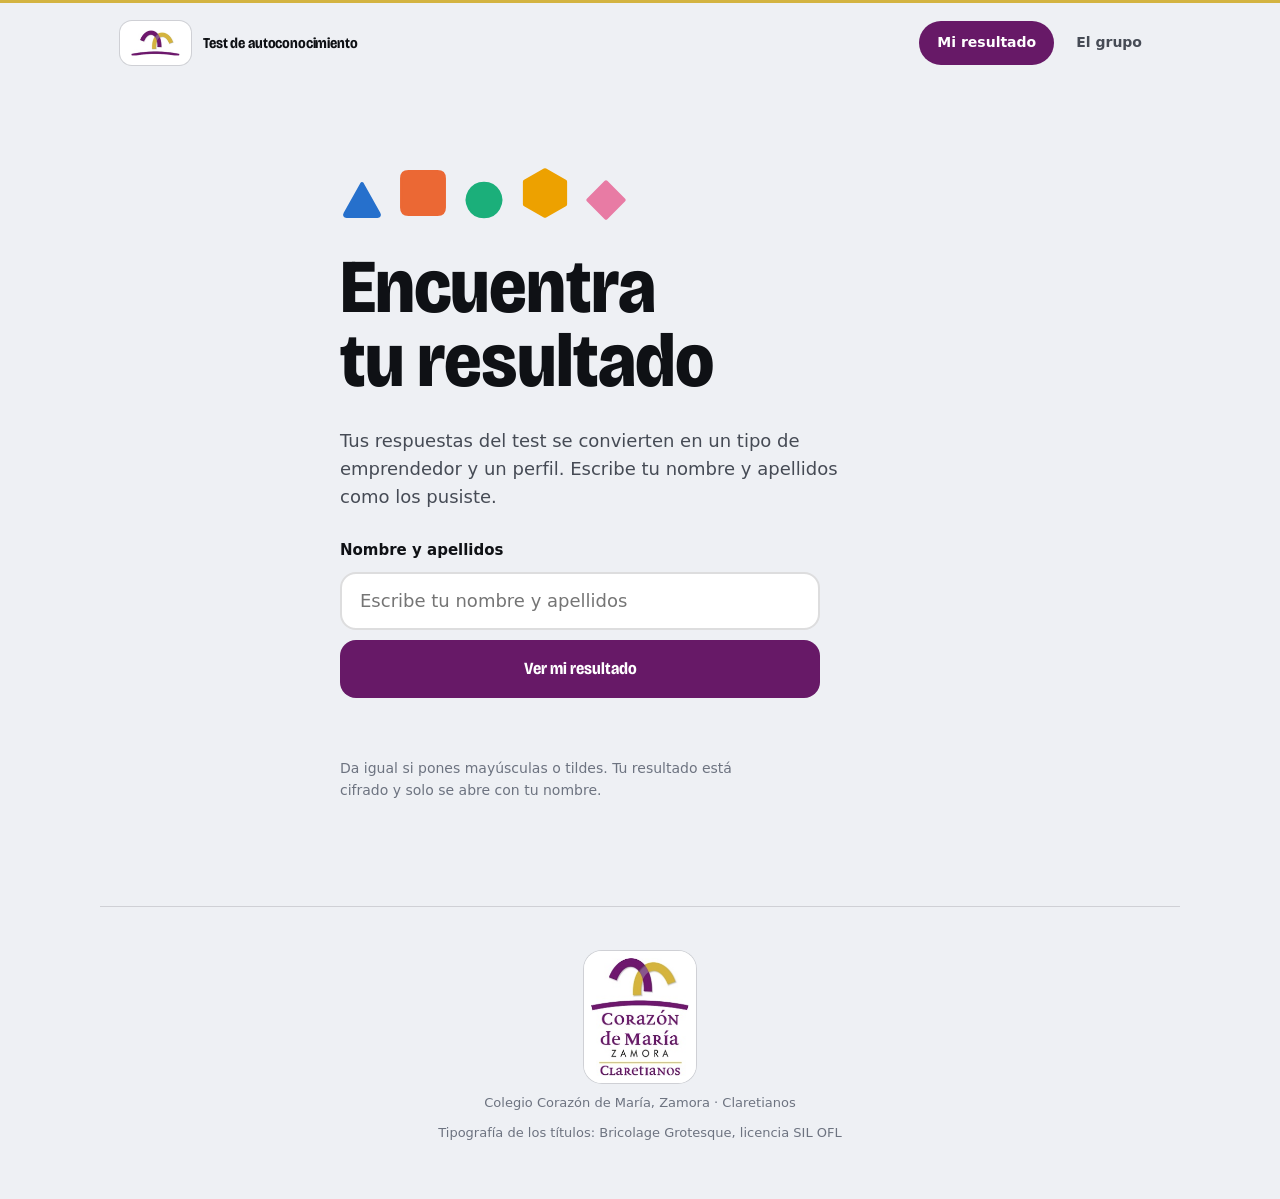
==== commit c2c8de87: "Actualiza los resultados" ====
--- a/index.html
+++ b/index.html
@@ -126,7 +126,7 @@
 
   .dims { display:grid; gap:22px; }
   .dim { display:grid; gap:7px; }
-  .dim .cab { display:flex; align-items:center; gap:10px; font:700 17px var(--display); }
+  .dim .cab { display:flex; flex-wrap:wrap; align-items:center; gap:4px 10px; font:700 17px var(--display); }
   .dim .cab .v { margin-left:auto; font-variant-numeric:tabular-nums; }
   .dim .pista { height:10px; border-radius:5px; background:var(--lavado); box-shadow:inset 0 0 0 1px var(--linea); overflow:hidden; }
   .dim .pista i { display:block; height:100%; border-radius:5px; background:var(--c); }
@@ -241,9 +241,9 @@
 </main>
 <footer class="firma" id="firma" hidden></footer>
 
-<script id="modelo" type="application/json">{"iter": 300000, "max": 26, "dims": [{"k": "iniciativa", "nombre": "Iniciativa y liderazgo", "corto": "Iniciativa", "descr": "Arrancar cosas sin que te lo pidan y mover a otros contigo.", "estilo": {"alto": "Te gusta tomar la iniciativa: propones, organizas y mueves a otros contigo.", "medio": "Combinas iniciativa y escucha: según la situación lideras o acompañas.", "bajo": "Prefieres observar y colaborar: aportas desde dentro del equipo más que desde el frente."}}, {"k": "autonomia", "nombre": "Autonomía", "corto": "Autonomía", "descr": "Aprender por tu cuenta y decidir sin depender de la aprobación de otros.", "estilo": {"alto": "Decides y aprendes por tu cuenta, con criterio propio.", "medio": "Equilibras tu propio criterio con lo que opinan quienes te rodean.", "bajo": "Te apoyas en tu entorno y en quienes saben más para decidir y aprender."}}, {"k": "riesgo", "nombre": "Riesgo e innovación", "corto": "Riesgo", "descr": "Probar ideas nuevas en pequeño y aceptar que no hay garantías.", "estilo": {"alto": "Pruebas ideas nuevas en pequeño y toleras bien la incertidumbre.", "medio": "Te atraen las ideas nuevas y las pruebas cuando ves una base sólida.", "bajo": "Prefieres avanzar sobre seguro y cuidar lo que ya funciona."}}, {"k": "persistencia", "nombre": "Persistencia y compromiso", "corto": "Persistencia", "descr": "Volver a intentarlo cuando algo sale mal y comprometerte con lo que quieres lograr.", "estilo": {"alto": "Te comprometes a fondo y no sueltas cuando algo se complica.", "medio": "Aguantas bien y sabes cuándo conviene pedir ayuda.", "bajo": "Cuidas tu energía y eliges con cuidado dónde ponerla."}}, {"k": "valor", "nombre": "Visión de valor e impacto", "corto": "Valor", "descr": "Ver dónde hay valor: en tu dinero, en tu tiempo y en los problemas reales.", "estilo": {"alto": "Ves oportunidades y valor donde otros ven gastos o quejas.", "medio": "Piensas en el valor de las cosas y lo tienes en cuenta al decidir.", "bajo": "Disfrutas del presente y te mueves por lo que tienes cerca."}}], "tipos": {"iniciativa": {"nombre": "El Impulsor", "lema": "Tú empiezas y el resto se apunta.", "descr": "Eres de los que organizan el plan, proponen la solución y arrastran al grupo. Tu superpoder es convertir una idea suelta en movimiento.", "equipo": "En un equipo eres quien arranca las cosas y mantiene la energía alta.", "encaja": ["persistencia", "valor"], "color": ["#2a78d6", "#3987e5"]}, "autonomia": {"nombre": "El Autor", "lema": "Si va a existir, que lleve tu sello.", "descr": "Quieres construir algo propio y a tu manera, y no necesitas la aprobación de nadie para seguir adelante. Aprendes por tu cuenta y decides con criterio.", "equipo": "En un equipo aportas ideas con sello propio y mucha autonomía.", "encaja": ["iniciativa", "valor"], "color": ["#eb6834", "#d95926"]}, "riesgo": {"nombre": "El Pionero", "lema": "Prueba en pequeño y aprende rápido.", "descr": "Te atrae lo nuevo y no esperas a tenerlo todo claro: lanzas versiones pequeñas, cuestionas el único camino posible y aprendes de lo que pasa.", "equipo": "En un equipo eres quien propone probar algo nuevo y lo prueba pronto.", "encaja": ["valor", "persistencia"], "color": ["#1baf7a", "#199e70"]}, "persistencia": {"nombre": "El Constructor", "lema": "Lo que empieza, lo termina.", "descr": "Cuando algo se tuerce vuelves a intentarlo y te comprometes de verdad con lo que quieres conseguir. Los proyectos largos y difíciles se te dan mejor que a la mayoría.", "equipo": "En un equipo das estabilidad y te aseguras de que las cosas se terminen.", "encaja": ["riesgo", "iniciativa"], "color": ["#eda100", "#c98500"]}, "valor": {"nombre": "El Estratega", "lema": "Ves dónde está el valor.", "descr": "Piensas en el retorno de tu tiempo y tu dinero, y te importa resolver problemas reales. Ves oportunidades donde otros solo ven gastos o quejas.", "equipo": "En un equipo miras el panorama completo y cuidas los recursos.", "encaja": ["iniciativa", "riesgo"], "color": ["#e87ba4", "#d55181"]}}, "niveles": [{"min": 75, "nombre": "Alto impulso", "frase": "Tu forma de actuar encaja muy bien con el perfil emprendedor."}, {"min": 55, "nombre": "En marcha", "frase": "Tienes muchos rasgos emprendedores y ya los pones en práctica."}, {"min": 35, "nombre": "Despegando", "frase": "Tienes una base clara y varios rasgos que están cogiendo vuelo."}, {"min": 0, "nombre": "Explorando", "frase": "Tu forma de actuar combina estilos muy distintos y te estás descubriendo."}], "preguntas": [{"n": 1, "texto": "En tu grupo de amigos...", "opciones": [{"texto": "Propones y organizas planes.", "tipo": "iniciativa", "frase": "Eres quien mueve al grupo: propones, organizas y los demás se apuntan."}, {"texto": "Sigues lo que opina la mayoría.", "tipo": "persistencia", "frase": "Valoras el consenso y la armonía: aportas estabilidad al grupo."}, {"texto": "No miras el chat del grupo.", "tipo": "autonomia", "frase": "Llevas tu propio ritmo y no dependes de lo que pase en el grupo para decidir."}]}, {"n": 2, "texto": "¿Estarías dispuesto a sacrificar placeres de tu vida por sacar adelante un trabajo?", "opciones": [{"texto": "Considero más importante el trabajo que mi vida privada.", "tipo": "persistencia", "frase": "Te comprometes a fondo con lo que quieres sacar adelante y aceptas renunciar a cosas por ello."}, {"texto": "Es necesario que haya un equilibrio.", "tipo": "valor", "frase": "Piensas a largo plazo: sabes que rendir bien necesita equilibrio y descanso."}, {"texto": "Priorizo la vida privada sobre el ámbito profesional.", "tipo": "autonomia", "frase": "Tienes claro qué te importa y lo defiendes: tu vida va primero."}]}, {"n": 3, "texto": "¿Tienes interés en solucionar problemas reales en la sociedad?", "opciones": [{"texto": "Sí.", "tipo": "valor", "frase": "Te mueve resolver problemas reales: donde otros ven quejas, tú ves oportunidades."}, {"texto": "No.", "tipo": "autonomia", "frase": "Tienes tus propios intereses y prefieres centrarte en lo tuyo sin dispersarte."}, {"texto": "Solo lo que me afecte a mí.", "tipo": "riesgo", "frase": "Partes de lo que conoces de primera mano, que es como nacen muchos proyectos."}]}, {"n": 4, "texto": "Se cancela el viaje de fin de curso porque nadie lo ha organizado a tiempo...", "opciones": [{"texto": "Propones a unos compañeros organizarlo.", "tipo": "iniciativa", "frase": "Ante un problema actúas: reúnes a gente y lo organizas."}, {"texto": "Firmar la petición que haga otro grupo para que se considere.", "tipo": "iniciativa", "frase": "Sabes sumarte a iniciativas que ya tienen impulso y aprovechar lo que ya existe."}, {"texto": "Te quejas en el chat del grupo de clase y esperas a ver qué pasa.", "tipo": "autonomia", "frase": "Dices claramente lo que piensas y pones el tema sobre la mesa."}]}, {"n": 5, "texto": "Dentro de 10 años, ¿qué te haría sentir más realizado?", "opciones": [{"texto": "Estabilidad económica y horario predecible,", "tipo": "valor", "frase": "Valoras la seguridad y la planificación: te gusta construir sobre terreno firme."}, {"texto": "Haber construido algo propio que tenga tu sello, aunque el camino no haya estado lleno de rosas.", "tipo": "autonomia", "frase": "Quieres crear algo que lleve tu sello, aunque el camino no sea fácil."}, {"texto": "Ser reconocido socialmente por tu trabajo y contribución.", "tipo": "iniciativa", "frase": "Te motiva dejar huella y que tu aportación se reconozca."}]}, {"n": 6, "texto": "Un/a profesor/a dice que un ejercicio solo se puede resolver de una forma, pero tú ves otro camino que parece funcionar...", "opciones": [{"texto": "Lo haces como dice el profesor para evitar problemas.", "tipo": "persistencia", "frase": "Respetas el método y la guía: sabes que seguir el camino marcado evita tropiezos."}, {"texto": "Pruebas tu método, y se lo comentas.", "tipo": "riesgo", "frase": "Pruebas tu idea y la defiendes con transparencia: innovas a la vista de todos."}, {"texto": "Lo haces a tu manera sin comentarlo y esperas que cuele.", "tipo": "riesgo", "frase": "Confías en tu criterio y pruebas tu camino sin esperar permiso."}]}, {"n": 7, "texto": "Te regalan 350€ por tu cumpleaños. Lo más probable es que...", "opciones": [{"texto": "Los gastes pronto en algo que te apetezca.", "tipo": "riesgo", "frase": "Actúas rápido y disfrutas de lo que consigues: vives el presente."}, {"texto": "Los guardes todos en el banco sin tocarlos.", "tipo": "persistencia", "frase": "Eres constante y prudente: vas acumulando poco a poco."}, {"texto": "Los uses para algo que pueda devolverte más dinero o experiencias.", "tipo": "valor", "frase": "Piensas en el retorno: que tu dinero y tu tiempo trabajen para ti."}]}, {"n": 8, "texto": "Tienes una idea para un proyecto que podrías empezar ya pero nadie te asegura el éxito.", "opciones": [{"texto": "Esperas a tener todo muy claro y a que te den el visto bueno.", "tipo": "valor", "frase": "Quieres bases sólidas antes de moverte: prefieres decidir con información."}, {"texto": "La descartas, porque no merece la pena arriesgarse.", "tipo": "persistencia", "frase": "Cuidas tu energía y tus recursos, y eliges bien tus batallas."}, {"texto": "La pones en marcha a pequeña escala para ver si funciona.", "tipo": "riesgo", "frase": "Pruebas en pequeño y aprendes de lo que pasa: así empiezan muchos proyectos."}]}, {"n": 9, "texto": "Hay algo que te interesa que no se enseña en clase...", "opciones": [{"texto": "Buscas por tu cuenta recursos, practicas y vas corrigiendo sobre la marcha.", "tipo": "autonomia", "frase": "Aprendes por tu cuenta y vas corrigiendo sobre la marcha."}, {"texto": "Esperas a que alguien te lo enseñe o te lo ofrezcan.", "tipo": "persistencia", "frase": "Aprendes mejor con guía y estructura, y te gusta hacerlo bien desde la base."}, {"texto": "Lo dejas para otro momento, cuando tengas más tiempo.", "tipo": "valor", "frase": "Priorizas lo que tienes entre manos y eliges tu momento."}]}, {"n": 10, "texto": "Tienes que convencer a un grupo de que te apoyen tu propuesta y no todos están de acuerdo.", "opciones": [{"texto": "Insistes en tu punto de vista hasta que se cansen de discutir.", "tipo": "persistencia", "frase": "Eres tenaz: no sueltas una idea en la que crees."}, {"texto": "Preparas argumentos y datos, escuchas las objeciones y adaptas tu propuesta.", "tipo": "iniciativa", "frase": "Convences con argumentos y escuchando: lideras sin imponer."}, {"texto": "Dejas que se decida lo que quiera la mayoría y no defiendes tu idea.", "tipo": "valor", "frase": "Valoras la cohesión del grupo por encima de ganar la discusión."}]}, {"n": 11, "texto": "Realizas un ejercicio y no encuentras la solución correcta...", "opciones": [{"texto": "Pides ayuda a un@ profesor@ sin buscar el error tú mismo.", "tipo": "iniciativa", "frase": "Sabes cuándo pedir ayuda y aprovechas a quien sabe más."}, {"texto": "Vuelves a intentarlo para detectar el error.", "tipo": "persistencia", "frase": "Insistes y analizas hasta dar con el fallo: la constancia es lo tuyo."}, {"texto": "Te frustras y pasas al siguiente.", "tipo": "riesgo", "frase": "Priorizas avanzar y no te quedas atascado: cambias de frente con rapidez."}]}, {"n": 12, "texto": "Te quieres comprar una sudadera pero tus amigos te dicen que es más fea que una nevera por detrás.", "opciones": [{"texto": "Te la compras igualmente.", "tipo": "autonomia", "frase": "Tu criterio manda: no necesitas la aprobación de los demás."}, {"texto": "No la compras.", "tipo": "valor", "frase": "Tienes en cuenta la opinión de tu entorno y decides con prudencia."}, {"texto": "Preguntas hasta que alguien te de aprobación social y te la compres.", "tipo": "iniciativa", "frase": "Buscas apoyo y consenso antes de decidir: te importa lo que opinen los tuyos."}]}, {"n": 13, "texto": "Estás haciendo un examen tipo test en el que restan los fallos y no estas seguro de tu respuesta...", "opciones": [{"texto": "Marcas la que crees que es.", "tipo": "riesgo", "frase": "Asumes un riesgo calculado y confías en tu intuición."}, {"texto": "No la contestas.", "tipo": "valor", "frase": "Calculas el riesgo y proteges lo que ya tienes."}, {"texto": "Se la copias al de al lado.", "tipo": "iniciativa", "frase": "Cuando dudas, recurres a quienes tienes cerca."}]}]}</script>
-<script id="tabla" type="application/json">{"8c791569f079":[{"s":"KhMoQ9UPvhxzph3pb82AGg==","i":"yCNTltbBWdS9867q","c":"ng1OxXz1cZHN2EXvbPWSFlemhCbegFyERbj2Eh3tYs2O2NQzy6XjL4evcAgcrGwnfDzhEINLMxUSD8hhoWkVYyiyxuaA1hjVP5LBBi2G38Ns2JTObPeQn+DVRvxKJXikjMiCQkbSDNfkmD/2s+/hzjM7AVMaq3psioyf7vBnXXVuJxcRHruG0tsCeQa0vuX20jzTGb8cvxnPpNED9Cg0PYmXZBvq8YMFT9I7lTDBk2hAVL6M07dZQrdQUWxVTe+nFVPB7Td4DMWhHjivl9AqY9GmPVJzLmri+vybs/E2yatdejlUC0fLCN8JxdrwoX+2jXKmQI97HWN1QOcUUxZirxWiLngq06zTB0k2fj59kxKXWsB5hayMMYMniJK/hyA4pQAJt+KtiXnD5xUp+ekUKB6eRuc3fy9gRbYDDA4JgDpSzpzJA/8vLt3MT1Y="}],"a811d6f18809":[{"s":"o3sXscxDmmsaYnFxQ5rS5A==","i":"PGHwS7ZupKk4/onX","c":"eg0EtuCKFuSeUZVWgHirvUh3iElZu5k4sjIyAdwAiH/VA0U2B87fpsUNd6WuMtjiiG5OBuB7WNqBR+icZrbhTHvUVr7Q67O/0t2YUdQMixDIgrnRha1xfLo+aAG1qIa2xA2Ee80GkO0yao2sKAbqPrLp9aEEEXHH2FfN5kmd4urt3Ll8ABPP0iUHnkF1azeyLXun7HNHd/6ExB49wuNs0j8Ag4s03pfFJ64bAfL2yCujZZSUl1DrzPLoE+B2USl6GHd2o0LWVvqWV+yvGRSf1FPaG7ayGiis33QofKCevkySSWtoctAK/dQqUv59s7AOYOG4fErKNcxdArKJAbIzaKLJLKeLEQgwi8Mai0VT+RbRMl69jUTh0HWsZBWRVYjuyJ1wNOCn1QtyLJ4VqP7aDYncioAfsU0k5Qpq0LAllgppL2IO4HnSJikfPRk="}],"5ffde4fb4cdd":[{"s":"5a/TDdrndBWj0oGMt8IAUg==","i":"ZzUv3KfZNsIWDyWB","c":"aa8oHvWbvY0lnSU5yD5vANDqLxLs8KZbnK2RHDciSxDeJHJaQSdkR3Aqy3GF63pk9DMFsrQIUH+Kl9XSstRAG6c8tBcEPYVtgtHZmc+m7BeER73yPU4Ay92h0KeK4dQZnTsWdZc+sgRTkqGt3cHiq7EjU9+135pV6AKUutGQ7fyKNHyreNVdifBN/KkwD6EBVnVknLq9xx/TxZ4+iHBOs8Tt6DJst/YlEgBzJk7txp8Yj3doxIP/QWWE+MGAwrMQ3NtG+xk8SjV+UJRq58mMwrAPgTjZwJuX55YiFDYc/Q6vD4lW40Tb/jdDM7esdOjXvDPTAksAWV6c56hyhRl35kjyRR4e5Dtsd8AUjlqMJunMX8sZDqgbC0vjQ2AdbjDR5gCkEQLWctxyjQ/JMGTEKow25hBFmVnyqIV4/AjBP8V87e/nfcTGRbXTkvI="}],"ed59f4c85192":[{"s":"oWtH2aSNBRtDY93rCLkE6Q==","i":"3X679ouuK2Gg3eZV","c":"h9hrDToqaTARRRcVq00zHXcsTJSWDPvLdU16x9fOkKvmnib+5ZbIDejMFI9D/fqJmjgUOI2o+tDyCDXN+HuAVdB3lw0Jpvl2FIDaCI4w9QkQwNXMMPmM4+AWI6oefvjfYsODYUKVBKb/oBpOYDNZnGzUxKpACZZmH0jCxSwFTjhpWD8Flr5oljdBnt1VDa+5NjbBE0jKpD91OcY+mV1zgj3tQvcL6XxuBNNqz6hb0QiU79Fa15OAubfjzs8y1Q/nivLctY1pyhPyGOSnsy7magBBBDEGHdI4h/V57MzjE9BNvur+Pzz2qSo2yaciVxDPM7PeKooullJQ5vy4kJ9gyW3zyzeiIZGvk+thKWiA5MIRl2V+zafvJCC7pmHCyOJ1oxkhkAQjPxKxuMGyC38hNfLfcYlXIxZ3u7ABseOBIEaorm5+QmfrVQgfF/4="}],"0ffe3e9ab2c3":[{"s":"nj3xuZI5uYoHgFqoVUlz3g==","i":"nWY2BN4POCBc7yD1","c":"g1cF8v26AbKqwvyTwQ0CHsEV2dlI9XYKLYXy8IY5ksfZlAsnbMDeIE5mpypmDn+MH4yOkT5CKnJRo+jh31i8i6MtqR+hhNbAo2uRHv4MqA6dYy6FpMpha+p/Ze8Qe+/lq217dQsAOZpq5waU4dLh9LrBF+W7XF5pD50j/kcpxNwKy9IIpWdYTeJdwTpJ56N9F5dVuZ78vN7MwegXDhlJursvcA4pJiU8pxVWp8ixNdH18zewuOQF0zyAyuU2JXw1eOEVz1gVFdGJ2deF73zk2tMj0GqNRiwT5H0TI5dkonwTj0yiH0IyMJN9Qwrg3Boh/7A3XRCO1g6DCzYDC47ZcitkTijxdBLhCAETZm2Q4FmOL+oMUSyPp0J1K2bk6ioIu/sdljXfI768q8Ygg2gY1pCDH96KQgpfOoJp6E+8GxsCMCIeTQ=="}],"95f9ff0d1270":[{"s":"0U+xk/wDpGcuAfRAVfKU4w==","i":"ngpKs6aYtO28gNRD","c":"pbGImK9PdkVV3KeYI3oIGuXHuzm4JnZj1flX9EuYOIDQM1eWeXdhOcht7AVzFw72Z+rwXpKEcIwcPbN5qyNmVS20EtRTUXmQstbr7d4y3hQICdqwPsYbesHO15y98oTpEx0xU2G/Y/nWZG5pfJAzJK0Ya/rpM4ePRAM9pRxGbJ+nzzFiMwWhgE2nLd9piC4bkBFnXMU2MF4LoP05BXNmx/fDAHo6E28RFOC+ozmdyi395APXJncwzv+qh9z38RqhU4zOyMjsbBaC6yb3S9s3IZ2FsqPszZDFFBJou6uJSbWWKAw3OiyS29lRspo6WZjwFFzK5W75LbIm2UibrJkEiQGAzsUqnYc5NBCWaLh/Ouh9KZ8XfxcwggwJMMhMoZ+JJcxp0cWiFK7VU1d3scazdt/Y1YsR9CtUwEn3Tw4T968R89w44Q=="}],"1ca7300529f4":[{"s":"IjESiYGVVkbkSytkHyOt5g==","i":"CwSJdoyTKxdA0aQv","c":"5gTlxNDGB8yJMffZfrLGA/Kz4XbzXlETo6CKC4EgFXXInNbYTsgAknUSAwQf5wzlfw0wJsFcffEwNXjL6LR0kY699QPhcxr2fXwty/8bZwjXfYVyYVvHK18W9k+7n+hd/ZPy13PeOKTN623LZWf3mKKnP0JgixZyokocg+3CwRX3ONla7CWgoEBhcQm3BwZn8o1NDvhciOFPfh/2iXGMCRjJqatfYUzL9Ul1YJ/Gv6lPKNuyaybDy48D3LjT+f/mGB9PW0dCe83c6kRt3FwG3L1m+5LEbqCR3VZccPkJ9sU1h0TeK7OgFyNSYcfsF1Bpup1Io4hC2JueTsvEI9kqt/4i897GKx7YGaYWE2xjmWkHzxavoneMPfoXC9DOuFg5NEjJ9WuUAHJ6yhedK5Rnt/5Cdpme2nFUlOudHh7D2xR7HoNf6Q=="}],"b2e1b48fc37c":[{"s":"GX/yjQE7npSLRG+Tuung4Q==","i":"pYV6Glhja1HJDwJT","c":"1g5dexUijHp/+7HDdEpAF5c5jWtCbxaFuj4/[base64]/kcYSYhRvNW2OmgvG5jeZg54fdWg4iy8ZrdZgPA37M0p3ImcQ23gM0mce+Y1LH+qK0kdsFR7EaEOOs0Kpg5X2C8xE3G+u7xL4IA=="}],"a0cbd4d15f0c":[{"s":"H3aDCbo2v8k8nzx5LIP3VA==","i":"5F6HvSDNX1+A6VvY","c":"1pkxQXGg8HmOLPSIdWkuXXCkrT6WEjPmeljhyXrqortZSXyBb8fS3BLCuvdS6hUUZ9ybh9UF2YJmzZp+xvJHmoz0AZcQHJ0DaG4/+kxOKuhhtQHLx+FTEbLHQcLPeK0MxtZPJkH+fK3+L056RrTztwmAIb1wN9lLMjtZa3vG7e0bZyGdK0VnCFJoRpq8eca+9KbUTZuMTrJWDLJK3deq+dODIWSSp2PZPpUxT+uN7IoTSiHR/tvNSQqEbgDETPj0iyNce0r7SUc+f4M8R84WIxbregYdS01yMH+bzBrmATFCCAXSH/PSWhv2NABWsTv+ICnsW1m30kwjmn5ofs+e3tX5NxHhnTAuaf9yUHufExnVhrpPVOJRcyEOax/xDWYHHxJzbDxGNyrbti4hiolQCXTVXZm6+wITT5PmHLYoJupo3oaXzacFkoZqhA=="}],"e3be6ef64214":[{"s":"qO2U5IvbKlRWjxtFe2O8Qw==","i":"PHK2GqoJQEngPOBb","c":"NWtrfdbB4TFS5eRBiwYBkWzYKU7LXUsqaXV0RAQa4AupuiHMTzVZNepj1Ag8WorByr1cXbYtIDfJvqx7b6ymQxQOs0PPcOqp1lmZIi8R8hzoim/W/HI/34ZzNVOEGGfvV4tbscO7Skf0qVxttKCM/KOyN5tKTlsX+1nJrflA8DoSVQkHNEitTlzGxFC9OK7X1iD6ZqRdnF2f4RBgThMcHZaAx/7YXos3mxLbvTk8LIhmcJfEEjo1W8JWjD5n7uHVe/PZE16WTSSgBnj95StWtv9w0uXgjS8h9HwTCQ3Qh1X7Zivn22VytyGECKXr3aXDApXf3mH+SmP+GHbsi6qfgLIajEj1PWnTRw/DfowzzNjeo2BDv8p5Siit9rKcc4kqa6NiiWUO1Qfo78HydTTn7s5LH95UIKp+5dLMWmjQ7NcnFTOm2+qYHMQPPw=="}],"6eec56b9baad":[{"s":"Dju1EzxRVHPoORPBcbWOZA==","i":"/WeoZZpzjanwumpq","c":"T6S/[base64]/aoM2TaqEdv36JwUfax9jqawWllcWMrKhIXy3L7PRRLPlbMbopcqUe5zgCW6Bo9yiNAkXFfE0zKbfSkUpOF0T8WolC9xeuc62YRZy9gVSYj3ZeQlua3NTM5Y6CS4ReW+I4C/6FMg1h+5XV+/bD6OtPGimr6C48s8xbk0iDkLpkiMYcpzX2Ar/CjXziG4qLGV4D6I/GwclZHZH/P3tuYES71BxlUVpLBOAdSVvLXd6Z4A=="}],"a930dff73ad6":[{"s":"bxFW5xS19hlUQ9jFKwrbcA==","i":"Bgnb88u+eUjstVHS","c":"EkRVjHMh0Z31K5EOSHwA1OH5gZ72vYphF+5raII3HscC2oPG1v7iG4jIeOzq8nlwb7irQ4ZiEyENXN1hmJNc3qHEpJixmai78LypX8Fn/ygtmed5RlnujhEomVnTmMmRl9qxw5cBM60P2mpWs4QL1n9ULp2ikvnkbvwOHYjlMhbTh5OOuPM2EqK8jlQUoMZsk4gTU4Ah8S2dZs6/uf3rwFmfDMhAbg145uxW8A0RQvWMURMIQiu8kGZ1Ec/YRuh+0leFYr5qUvhjs0g9ZuIArMyMa+BBrGRu1ieCKZ1dmkx/KNJDMKo1MwdbRZfyapyKJqaK/fNHPk9pGelWcrZmV+LIQVPPHEI8cvfjmE+3FlKqdnA+I6fCGZIB+FvbTbAKbiQz/4b5J6fcdpJzV/BBxzJPDVsp6hqPfjWoEygUKQ4F8SXW7S3KTUuI0w=="}],"789699328440":[{"s":"EcZQVQ6DN7felfHgC0sQfw==","i":"lV+QVj1qQTqfdUO8","c":"UtcV0bmZ1yal/Y2ReeU6mBnC+yRMHI7HLL9RXjRQY5Zhy8wMAiBBHfMgOafrRxszpjyV0fLHpdHGlxmpYrB06Ny9w5U2J/GiFvWW5CGjRKRpTEN/Q9/h/jC3rwBr6oVpY6sCiBCAxzJLJeywcicQestSE4AoY8x/PaH2L3/Io8qiHvF0Xwr/Y50BZrARqGUoinhwU7iGw7TcHHzFierCzg7hjYj99QnlqZJOw0/[base64]"}],"bab5797cacba":[{"s":"1drfgeYrojBNsBnWA2NyYQ==","i":"EtpHNEiiebMiNzcl","c":"NaBqU/XXJC4vFKAwrJ0gg5fiE5zPhzbKeg5SbjDF3xp6vRuNUiF/gbq1lZ7WE5xYdQUg2ZvLj6NTPcrAnx6BR0HYfS3z8wX6BkEZPnxoO541FOEUX0ZjaZhM+dVXoRQvxI/RZvF3wTCB1gKS+49slaxNefUVkFhTdwS7cmX2BnNt2HSZ6F6T6z7KCbKZSQ/ls9gJ7i9vyJ+1DSQo2X7hJ2iv1UmDw9lWcSkAYUufxuT1TYxHZjeomGAAO7z6LwXhy9+Zgo0tdSYl6tTUwMi6/8QeKO02ijI70rx1ufFAvKw0bTXLQwFaUO2FP2QV1fwSEIbudY3ztPMh1oOekICllmXTbyRzJ/pzLkEbap8+bTgOuK8cqHbAe0h8eUwGojVj6EjKt95U2BDih9oxlgdG6NFuN+KPeAR6QS1Unwu+JLlVOILNNp7R4pUG6VHfrQ=="}],"b86775b23ce8":[{"s":"8piqE470C1jOZEUscGHfCA==","i":"lse+V/yBwIM0fvdd","c":"cJS+VByXXlgPftycbnQfndxegkfJuZzuRah3PUpyStPIeP7zpPwaLtMs/PnFP1QEvtX+nw7GIt9O0qXkEfpDuc5EM/wkxV7MH01fkUsypFmCXdachpa6BDtFBW/qXvO5qo0/mu3E86ERxGG7/QvZNfYDEEkon0rPQNwuIpH8VxLq0b3C2VBLLWqLpleTxWty+3bAZjumghEuCjoo4Q/hQViJcHJ16r0qire8N//P/yzSvFNeniu4GkaxZkKsuYlPM25SdXvoK7DCd22w80AjK46cnEQg9zboa0s5pUCqh9YgcM/Qn7PFc70Y433PVtO+5c+uR55/AbSrleiBlZxScqtB53C9pN85A2/o9rKGC6oboaoMoeHsbltifpzTR1Qu1Ok4vMH8teyRlByoXr1xQV1tfwRjAYtz3ZwD33RLDq85iFBqqkW4lLroi6TUBQ=="}],"39043e7b0754":[{"s":"ad2eJEEx2cR4kMzZ6AcrSQ==","i":"h1ShQI4rl7dayM1Z","c":"WLOsJJqUBtpt9JRGDJDXu0aIngv2x/5FpMQzr8fT9ZCOcUuyXftlIBcWcpjfbSJQ72eO2uS3WgU2jAEkSHEY8tYCs2T0B4+CL2kBgx1dEasAVhY1kYpZVrwnMnw/YI2FzEcfb61FxGdH8zWdiRL+x2JhEkAC8joPqNVzfGdW6psYL2Rs10PtKfAqpFnv/[base64]/CnjVszG/igN2TSoIQISoxZrdu/JUmlJGdKui2luXeow=="}],"df4a189a4a72":[{"s":"BwpjERTr/mxKSIEq6kXs6A==","i":"TB7cGGjyni5nABAy","c":"CFxMvLGPy8uHyvIcfBBWeExRgN84svnm56hU1WH30lH5mOPyVbjKI0REzBHBOaIpy90D7hDwUQOBF8eerJHLRN2nYp5TI2zCamH4hEdUzI3YgsUcSRoFcJ9EXwmPamk4UzxqeI497VX6b4hSaqLW/vonyPnKRJqSHrT60vpCVuCtULJZQC8kH5dfyzDskWFr4OAqTWHaOo6mehE2ebsigdTtHrHsuM5TpW5s8x7oDfNDdCDG0q2VEH2cBz67zKVKhqy8YNovFqWaH+ANhaYBIu+kJe+e7Tgnog/aZg6/sd+WFHsh76J0EUiqt6Ia/+lgS1tkDc9qhWCZ0JJTnjH9Q1eqr+EGHtOR6ThvIHX9pzJgrOcoO21BB3aKw0yNcpLSWS6/ijzPrHCuI/coOuwqSwZ8DateE/r3GlQWzAZ7vZfLE3s="}],"00ce97e7e509":[{"s":"cKFBU7BVelz2L1Gd0+01Ag==","i":"ltBAhdNDGrL74l/i","c":"g4MspBbztrZejyVpWvMhAYVKVjSpC9cK/4uT54h/FrBq3a3Sxot0zNDQgv6J4keZ5al3YTnqwpyaRKTPJrike0ZQnxNxNZudaz/TTm1CDZcpZw2VLejCk31K9ahVTSMT0P3VqeWwdy3+Ob/tpz7wmjOQWpZ0LcjJb2aZHA9FKv9cquSgSUToFxec+fQZdj7OlFgjzgARukenn27vVXPtsGygQiSkhuDoUA9PF2Sf/sGCtHzHw00x85htC/egfjmrTR1LjBMYC0DBl70hNEj2UCBBD2H359Sw5M/Kvp82bUTpKsT4YyD0RfofBKzUkNsREaGet+mgnvG136lUpgIXy4m5bGx8y93sJ3CmdtbFmKfTCai8//5c2bWazq8eDsMkySBsvDcL4cYUg60c9n2APxxrhpD6qz7l8jCWwCkOoG/2xAI="}],"7eea9d00c693":[{"s":"b6B9ayUWNaC2fWVybE3MBg==","i":"z9TvIzof4SpYxq0e","c":"Q4nWvsEsNj4SUm0QLgBIlFhBXrLjw9xpl2pVjyNYElndz97W1EfadeGyjTzyNqZhvkAShLNN8hA53nMnsxeL9O1hcICVWav16Rt2C0ZZ03tahJgXMBlXP3m4KVLUmwbVoX4lt4LIsPfFTzNbZss/56diu/m6unb3b4tKWfHRpZXw7BOqJkRaTC551ZfmMTPkXe3MAKy5u5ZrSTMC74ugYhoMkQaGHyITk7oyDEPcxMxGgBEf3xPcjf/CdJ46ozPzekjJcNkhjR97IefCT/B4F6z6uLz9gKXzkZA0nxoMS1+QkobyQK2uc3+52YjXlLp0n1X6ZDejHqp/CFtkWU51lmLyKo4rRTBVJ5ye0BoQYheEOyYQfYaK1nt9psE7khxhm5gO2fOs9sCbW1ATrJy5BebTIo1dtlsWBru7gJ/Wk0eeoXE="}],"e3529c4e9e7a":[{"s":"r/uNos+/1h1hc2/zvV5zmQ==","i":"bVT/RNPeH5f8T7Gh","c":"d4CREuVkVPVTC+Vui2KV2Pnfw+ozxH5b3HZXyfqNQlwcjgoymDEZ4vbsP7PMEj5oV1ExZ+ZbgMHY2jHPCvpkwhoIdG1DbsfYUPhpMnrZGauGV2P9a3eEm5wnYc/ElgdiWv6b1o773dPtw6WlXES+QR12BOfazMwdlWox6y9kNwFjxmfM0TdWZxeBKwOSZLMLvKgEXkJ/XgBImXNLsQ1Nsd2d+yYxbYnmGhQHct2LESEKIzRq+vP4vcphlOmQBRXbjH7FMznKonZvTMPEq86sO+U2GvrmxEyolCYguwzytENZ0/vXOiKCgaA6QNTnDadobMgj3OSCvvSozK67D8er4shGDoD/8JkY3ebQMQhr2OxxrHZeQ77scVkF0+4On7TGBjTra1UnzbRs8nvK3x84nHsrtOt41R1HlPM8fWiWfLtxNME="}],"e626e8eb476f":[{"s":"qF5/GnVWUm+r3cnZoHkhAA==","i":"DqV0UcLXReGvEqx3","c":"VZRlRG3uaZnmDHJan27mr9E9FVx5BYQhLcZPfJfXtbworUiM9PMMInNzI0Gr6fiwISpEi5/Xssv/JM2r/bEmpDhfcWg7USOg25uS3f4bViRixE0itaDGS2Aov11DOe2gFzjNkjitcj1snR68P//umHjfsLnjByEPk0kJozG21Ntv2thfFpNJ41/FzvFMdwCujangG6eJxz0ZB/zT/FvxZSesEt6qcsNGAymbTnO9+G5LuBGpq5fg1VJ7TV3e50+yPXAubcku09vjCDhF0uYTqGqGTuD7zNm5zvF/Yn9DzTBCPql926ris9SFYuZBxeN9YjIqHV9Q17abz2C61+IRzYcSH+tX1l9716S7Fy9ttNOJIiCgS0DyQ4oCrrc+6N7eRzK3p2g1xN4rDxceiRclPJ/crzqPbL3w8K/pkkkykPad0cg="}],"e601b4e18579":[{"s":"Bkw7zdpghkzdbn5luJvHJQ==","i":"1olSjWr1lMGi8HE1","c":"01IKFVjxFo4PQd2n3i7k7WdBHT5s0yAnucAfUMFGDudgQH2xzXmOdyIHEQ1qUpQv2E5i6wIBl64B1PZ4yrRThSA4R7rClVyx2AOXfn8nIOFQuwWSoQzrb8mwSx08DV6R2UgkSwWShDVnqCrDWz9wHw5FCAmVFJiyDKoIQOxt1z6U/qU/dmQmB7eHioZspK3BGaiFIPQfBauGtp4qKdf43AW4+2Vxv6MItTTCgFt4P8Iui7jRStv3lEA3Hh7vmCT8EvPRH8AGenSdYvXnCzomvo+3cOFa+hNyG4hS4kRMq6Dt1Sl9Q8zOOES3vvvv1kVwyv5pUIx09Gq/ZDxIYJJdfYht0zHrlMcosvSYC+Xzej1dIwvGuDDyWdr4HtAODW/BSL3vzUwqMx0aa+Rc96UpYyjvLxLb7GVt+tawSabN1bTIFa4="}],"65b68d6ba801":[{"s":"o/dPmDVo2C8NWO6d1VvHzQ==","i":"yycNYgLG1fzu7BL+","c":"zkZDwnpKT74t7X2rd+a1PeYOQnO1qHjSBeY2I41O9dnd9qEy/m7n2+VIHzt1fiEJSyEUn6vTSuAEgldefJqtBEhMlxqZ+9uT+FUPSuOZYbwROrOmk/QEfzY1dlMJ9YC6QubYbpkqX2i3mUomsOmexgLv9yD3lQyIchVQEi6YIqAErJk+vKlc/NlfgfhtUQgq1dQSK1D0Jiu7uILAdouEwjczV8XrNluCyoXnCK6XIDIbNxZ885ldTLaYMI16+sSzTtIXihwCNsAYaCRJaOhrDPdm1/3G6dXab/3+M6KGkaIAOxaezhZkJhaQUtLOdsVgwpIEpyyYtgXslNsAbodo0xZONWWY21kEbeNS9+7+Y5UYg0RVN6F/c848EFqo8p1KxjOgwkgDDG0cvYef4PB8oikEVFWH0X7hG8Rr0dPrlN+aIYE="}],"76e9667a07ae":[{"s":"LukHvWt2N0xv6elbd6ri2w==","i":"SrM8XUN283XbZgxM","c":"IBPbdXLt5vTzj4qj3v12xvRxL7yUtSFAzaft/jgy+J/SofCIFZmsdw4lT7YG7NTda0bszKtxhnq/ufUyjLO0kZgPPQdLIIhuKuAjgYUn14ek/5Xa2JwTw5qrlU97dWENMy+Lkl+yrDJtcq1jjb2J3K//wer2tGkIydJG65cgbZc6Z5vphQdp6CvUmvW/EnOLtTBkM7dztxtm8yvoJ6pCeV5UyYXQuyPr12hHEnMTSpeWLV1Z3AHE8pZ3kiC+AmRfZpo/8p4W4PDm7CUXR33da6n8CkKMs7gM6C678T2nyGxCIviyZF6ad28Y+/gLIbcnPHUjqeIAoui/Pbv+ibsSDVmdnto7jVgQkAhL/3yLkbMBuX6OiFYRtabOzB2qywbHgJEwP4bTGDlYbDAV95tH+X716htBeMYJe0tWqjNy/FYDgKk="}],"b68b23f0bfbf":[{"s":"ApCBanHT6Dcb/QVD08zhuA==","i":"n79aMXinODYdnmpd","c":"tovwdk2xZDQ31mfnqEp1LLBRsiKv7pvFWPDNHdvzANu76GIlXjbwmJuX9ZCz0OmvqbxcHnIYks7ZhMJUeL7rY+dzp4SIbD6OIG5cUBz21V0Le+wkRdg02hJbEOLq6Y1zClmqjQgB4/+eYrRYULST4VwqCMlmn5s8OVFhKwQ0ESWIP8kfIA5HPt6S3Pvh4R0C2Bg/tRsRTstwtazirFRvoLNEur+T+QFYq7oLiGw/VdG9TUfBVL7ZK0X1sLBa45M0SDVAu55MM5Awpr5bLlvEDVxanE5X/0Lu2XXpifgB//y/5u9mJo73G27jRx665QnHex6tsaYSui7iOdAjfYw9PzTv1orWmmKQnPkNqSrC65kxMrGgUfWol3SMtDTjetqwHbGkVYCY4ImaNNaPlm5UWZ3WHfYWTaD7RKI6Ho1aEx21z4ldmmU="}],"9f8fe16fb0da":[{"s":"URn6obL8r80P5qboC+Y+Xg==","i":"xfYZ94D8WS/KIbvF","c":"vNkPr8LGxNz86WvvgaFwSa6CdrO7hq03lNrFgbta3JJb2MoxZPFn86B9jIBULf4AHTRsbYNVs6RPkX9qjeMkAXbOZCQ2knp4ehzs/7MBEIvTTcTnGRtXk2CbdyhpTjq1vcdQj9WiHPwGKpJWAwyFUJTWTkjwCuSnebd3Bv4gQMMeYdGjMsOJKWoCSXfkz6PA0cjHSzyTMsyrfDL9lqvHA/T4yRYAuHuVlNRMejVAsv8sD4j0Npo6jH+HtZGtfujGjpRXb+t3vwYX+HnKNP9MhA8tMQI8sSNX76c475aWcGmdUFT+dqAPmhifPipBkSThOxIIb1S52WrMDtX9aFleuTLVyzMHZEpvRv2eZSl+wlqx7p+XkNp2amNssfgtM9n9soKV6I4xv/8dWWF4uTQl9sJqbmbdKkLK5ZA6C/kKZVEv/pmh/ds="}],"e6d779e5bb48":[{"s":"tzTlTBBeq4mSCsQlp4ASfQ==","i":"XVWOA2Z3tCrNeWKt","c":"Rw7jJDGiRbf6Q7T7YfOjVnEsLF9a4ma7iDYXDyyP2uUFG8nL9jL1gHRw5Q18tGwfwR8eIKTkxNvwIxCSehXGFMJeyyS2BQK9fRurcnrC6eYlGn5q60brkS/1qwFPX+Qtxm754rifxuGR5XDhI8hG5ScJwYdVmRuU01hqCThsoneX6GPr6wqTpvZVptU/[base64]/F4LI8xpIBRVKkmwtl3pDuKCCEHOnEeo="}],"d502837befc8":[{"s":"1EGTv7ivES04Bvq8xDy8kA==","i":"yW1yeg/S3DCwDgeD","c":"j+02k0QPj/Ptqa0Lc74LlanfGf037MlUKNWzEcTQ/nizkjDiY24Id3LvXl8u2rp8VGmXu4bLEvH80GXXJhl2pJtzB7Z9JFXyx0yz5VzP2XX8Ef8KhuKN6m2175W80imXuL+KF7GtkiDkp9P1BYnB1GBwS3j3MpUU2blxZBieQeh//07s/[base64]"}],"978804c0883f":[{"s":"NhKplNnRxbWnjf8/yrcgyQ==","i":"cug/374SnSZRFudN","c":"+Ahd1qQAUNOfC2domv9f4E9Vn4jwPckboZ0qtj3LkioAW0JP9hc+MBpjST7WwCiFLv0Z3j/BDaiU7ihBUvMnTZNqOX4x18BpkvbvEjknZYZXXbHRjKPVktSAdwnwDSx4mfZt1jZ7Oh3shu8rAY4vrEhejuID20O/vqzMemQ+L2QMqXnlDFHvbkY2jIUl73a45DZYDhSEKov/cPsi3WMoMLbsK0xQhid85LrOWIycqTbYmiNe1dXHQGYnqKW5vwZncwzADPp9JWvORLP4u1imPM18fHs4wPoanQlSikmkhdXJFPAP/k7GUt44QfeMN+CSHplVWHSaxoV1d67ZDRoGW26yrxcZqLwjocyE/KVqCQFT1w8hz/MPBINIdPyDbp/ShBIzQDaY3ic1WsSRCJptCWWmUgUY7XQiImQMBZWcnAb5u9RNwRo="}],"cf918f0432c1":[{"s":"oofcGHcdzh790aGcBurbRQ==","i":"OcHd6HmYoGIUDzeg","c":"CqYEPOHTguUvaNoKAQcrmDUzkNNA67M7z2Aby8U2bv8g1a0knqDKctRX9XEpSOAzqGKKiVktyatfOEJT/eO1Ssam3stVMw6u/[base64]"}],"2bd2d860fdea":[{"s":"VyHKPnF8G6Nu6PUvUfmD0g==","i":"ckZHAQEc+ZWSeGTs","c":"HTYC9vuttkKp+U8Nx5r1LAygsHdi4q2ueNXOG3ReNCV3SdMN2awmYS3ud6cB4ZeUbiQtQUXVPze8gwjgoEwZ+qDM08wS9W+cuRbo8YoLg6bIUUK+JZtCvZ75CK3kRNkymZqoe0fqcpYxVYFW4/3xEX94q+vi6ufQyTh9XZhZE7Jgj9iX8nbTcVo2awe1ty6KC+sC9pCNJnH1GQ1DAwTXs43YY14v0hUW/8hFYhZ65gYF6m1oN7qtJtU6wXDVoGgxdr38kJJhD0y3DFm0KB4cmCC7Pr/kwAcVTguTSTmTV7rUhjaRoQWRES03IDJHHTe2HdOqzMmrCB1R+izxhjU1qUo+9eFuSemDzKWYunb4s5bkViB9dEX4zqmOJovS7w6zLK+PjWKF43id7HjOs42b8i7hkIHQoKGMnNmtE1m3j0mF75hQ3P4="}],"a00923a1cdfa":[{"s":"6eRBXMCRcRwcoYDVjCxB5Q==","i":"wI/YJ4TQle0fdezM","c":"nqtSFl106UmxtjKy5ut5P+RkLSkNfdR/Q7NLkyy6nG5SBhQKaJI7vfJjVaSiGQhODjcEloaZidowOhMVuij+9hLyxOTXNnvvF75F3eGkz/GAZajOzj077B3uR0N3qSSyylTTvZB19rrredQ2P/MDqJasMB5uwDG86gZ8P3kgjvzBFQDQqGsIoKzWYPOVbJ8q0pongP/wScYmhkO9ubLyK+asED5MoDySE7IhH2vLgEnTVlrNV+d8ZggwualIT9tMU6sRtd+bOipLaX0rdYNmD6X6RJzzv6DGoSmoOOeUoD+99OUq9W6a47K1iW4de/xTOD78rpcpVlfjjRAYkZAtG7/fc3bMljx9oZrEjD1d70qJduEcB3vXiQXT8nvSEfe3Bs2BKW7g5leE2StWgO65pmWV9UN37ae4l3I5ZyPWIFXodZpq4MI="}],"d0c65d14d734":[{"s":"YoJD9U9nVuoQwzkHtGgx6g==","i":"8rgSB3gU4pneEBfj","c":"rO7uZeAMVu0x76WA22k5byz9vg063ti+EeRptBsYndXvfIFWTJkK7M9mXvBG8t5RVA3ulZsU2JGIBcY4t5QV/scWagvMBPdcZCGvh0Q/kMT8FBcCrwwsCTrI+m7aMGMyLUHrCombCKlkw/2VgYWs1ctqBtXJNUUqD+Zt03VAwi5nLJzJiLDKq/eFsTeHpM4jrhkfVjdukkQQcIBztINJ+GTNKkdlk0z4/yFsl8XUGGr4/kD9YCJY/bs1Z2Yg/OKdGsiyhOsbX0xG+2X/ws/mEwqVNuMzOzFdXkeAJDKnZiFm/ECaxaaB5ttfmHR3jrgW47AKHvDuPp/rbbymuHaWLdWomr8IqTpDgV0JtEmgCbyzz58uESATvKuFe++sLjQRDendi0ux2HGLljOVv5NS077mZkyV4Cks6rkTM67pZfcjp5F+fQY28jLW+Q=="}],"8119f97e7a87":[{"s":"/hKfxIjz0yJQsVxu9bCncA==","i":"dgdVy+GLGNMhLLpc","c":"mx3Xyh+SLac9YOaLtZUXRnZbCc0HeF0TBa+bo9JyWfYzclsxlFDBz6wdSTn5A+A4xj5tXS/ieEqmhEpeiRfnbU98vxNYvRKPRjzdESlbfcvVOKsjPL4ljVSLZDntq4MO/O6+5Xi5cTCsX+kIBAEOAwJcPGjUhpruZ1dUwejGCWFjX9s028SFQGJL0VB3qt1ihZwOM3mceHA/vRE/6A5wSSSi/hRVqw5yuvzCB7KjPKqPvOvjLWYkb5njLR4eTS2buHGm3bFbT/gE2WvzEtXLpyrndl+Opqa1UE05ctFHFoScY3zEr4X+yNHqLBXBGX5vrkAb/lgHok+1Ic3hb+A3D+36G7bbm71oXDlyNNOPe4tPC9NAKgKvdfettH61EcN034TfdCzB9nTuYc4C982SKvAHM7L3QmLfZpbxHmvE3ouC0Fcg62jsOtlUUA=="}],"840eac90fe36":[{"s":"6wFfECkdigRCtz0s5+t9Nw==","i":"JdBaVgPl9rMyTUGL","c":"L1pXuDpXx/yAlQewzbGPQItgabuRwRxwsTy36xjJvet3jr6Kr/8ho0EcuqEuEdyMXygR/qBsA5AL8gt9OVV8ltAnDuvxu2W6E1tONhcxdRto/KtPMe63elCPuWIPJyvZK4r6t/fcFkg/lvO6w95Ga2qxu7mJDZyhjkXG93WFYJcpv+TwuibOhEEYygmFN3DzXF5lEsS2w0Ez/lk/tKfcyI/ZiUEPIjYijcmorFZSmF6m8T1EzPU+aqlDBqX5CGT9keAe8rzy5/aHFF2SrGGrybcAJMgJhxyAPU9Q6QF0ZpjwSmdUPGzAL3T7IraGxnZV3vH0aglxbm1Q9AZ5bR3rSSdngflVIpszbVLdtcbmuNj9cKyNjUrLXYgt0X5+70gL1s6HOc7baWvVbjzYV9kiqsyqTsnZPpH1wVEe+5j+NNc0NdNY13sd/zvpQQ=="}],"6d930b4231ae":[{"s":"nrGM4rDWmIbxbsdSxs18XA==","i":"UiGI1gRdn78aQaNv","c":"1DtNf/l84riOQG1S86NBUceIXDlBAjfswwpA6h9fyAVy686SyV8Bgk9ChQMeIrnXQKOBAGMsDsT5Zr53i//inDVc5M3KutMp0seeZ9Y6LNtpPlEnpVEXXQebeyGKfUGxxXteuuox6lVL8IAI4XDSt29LbDtna51AWgLIh1aK798QJ89VCflFaXg02+9w6PxPSu/CSJRYo/l2pThEY1ncGoyFMsymmMRKBhNQUB/yLjZAXghunWryEgBYS6CS3mPCO+Q+Jvu+ideqj2SIvTnaLyhpJquTyGNw/uq28On3zoFo7Gw5tsVRoPxPWtb1xA+Xvq9TmYGxUnYV1e3WpRsSd9voLIXPk89k3PZyWLHgaunJ2vYh1ugYF6X110CrMtKrhoWwunBXGssSxttpsIzWZxIClYXdBJ6SFSKR7O51k5fLkvvjgUehUjUZeA=="}],"42bbdd60f648":[{"s":"nQFd7muxv3V3qB9i4NMN3Q==","i":"BusyATqavyvoX9MF","c":"92wPdWUIw9jNy0jP7/I9LdUFdnhoduIbWnXFpjbjBl8PXdAIrWnZnAmrNVyWe5nm3yHDkZKrA5b//FPxPP4D1LaD0se+P2RmVTkgooCCXYpGDmaJedidKIsR8jRu4Mb2oLTW0LCq9VzEIewSz/yMcTwjVtjckqPDWiZ0WwYh/5eF81svsoOk8nervs8IBtti1Xh6iLu5kHHQq3SfSUSDYaEUfRsFtCtHFFpNpHq/APzCUGHAg41SfA2Hbt7jqA8b6WOfaiaaMSDzbvTvWcEW50R2ETXsVyr/glAsv2nu79/NIDw9tXURzg17PfsVsvlLTsZEshXH0z+LNx/rSVc9IvQDMRC9+fTwTs4vSH8o538fn7IUK5Ij3fZkMRIJWBp5Saq274OV2Vi7yO+mYgDYx5nbZiqbzfLo2xk6QCpiRhWFa70rkmmt/c1aEQ=="}],"c963a0371b0c":[{"s":"M/hk9mu845o40WUb05T/WQ==","i":"wZVwstxMTEikdRDG","c":"I6lYK/SAvcpVKZf3N/hS1iBZNSoyGQYth4lntB3cYWaeu2l4MD7siyGAuUGQt0U/xh5PSL8E8sIBmozea93743U2KhSZTJrCK9TQ9U/n77OuQxuFz8cE2dKQRcPt5uZ5MvcZv1cg3DkjX/kebvLyNJDKv1ICaZgAd42HCLqoLP5gdmMXVqTiJAhFvdXVLm1FDmdMFDFESqxXeQULAiea3J8/zfFiIBrauwxAU3pDytjkKpovKOqtHVl+IH5OlvW31oGXdmO/onWDyR3pu5//4vzqNwHpwxoH0FpDIpwYAV0Fr5s9SQpcBlagGWMtyvlmaoAdBkzwi1MIgTsaFcqptMKwV59RHQ3bd5wWGbtIzO/oQJ34O/EX8xz6uC+b/Tzet2b+oJ0Kv88jGV9a8T+8Gy1WyoUy0ZFEf8RTzBr15UlULKACQc+hKeRspg=="}],"5f66260fc34f":[{"s":"DI/cae2NFD+87UE0vUwIEQ==","i":"Zb3BnZdBiWmhaOqa","c":"e6YVNlczlPxulOPZzI1ljbxwShgDqPM9bdg0nH4dI6htHmNxeegHNLVcl0Kd8DgOeSGqiBk/lBdDaUP1FRG6uRVniRLyzEQk2z31IcwC2rH0YgtZllDPoETzV9UBwaad2ByvIBILowlXdSdF8Gs6Ka7ok8w7h5wU+WvZiDbmszZvj/Q8DIkuigji1XJDPmPLxSgRYoiulEbUWrg5FvBgstT2JhWstaM/[base64]"}],"e810852643d6":[{"s":"B+NTB+dBb0h8mgasUU/2tQ==","i":"60hwSHR3Y3YJPxGT","c":"UIf19aD8Y5hRkeYsEgpNETPeXDbKGvA5ascZeJ2xS7GaGCuLfwSlk6HgnEd06OEpvlIhFxsBuOdB7sdfi32CBW8coLdoGV1s92O4uaj2dBW/3f34tzUrY7Mhok8hBrJYYlu4WVW21ceohCBjD/[base64]/8HjRi4J3AaeJ76aGYQ76FMSIjLjcfRzck5GyQ=="}],"954ca1ec5906":[{"s":"fQaeb/uzKiy5ZD8OoZQAyQ==","i":"v0v2xMT//A6hsb1e","c":"t4McfTCx2+9SfMFwXpKMzxAajzIvTEmX7C1OloUz7WZ1F4jg9AfJkbDZ7n5FGvGVeMzs+zDLxcw3ECHu/97KC2qbJ2YPlYY7nPzyIs1M/PJF2wjnQKpqHz7u7XqbZym0++uf2YcGl5bqZbNfpsKkYotg9ob2Jmyh9wa5VXI0EbHn+J22N80tqJzQfl2rOjaUA518ZNiDDw4fZzv9KTX/xTicgxwaO8CSyFU/N1lHFKaRl9LxLp1ihYlq0/stlodmELrcsyCbcTAK9lM00vOjFF/7mSfpZZZ8x+8lZkUzNpVms9Ag3pL9oeRiH3+jvooBtg0T75ILcrfgqQIdOmRgyt1OipXy0c/XIdU5aPrOBmbiFoBcIgvaEt1gl+86JH7XB3QWDAkZCoT2GT8VSK6d9/Olv5vLMLGVdgZeZQjEMjJ1w6nCvIvECA=="}],"022337f7dcbe":[{"s":"IPYfIhPpxBxFEV0pZsAWfA==","i":"vz+ij2zsLvRVLseN","c":"qhKF/tpFkeb3ErQxQWIp+B59y7L7dMNipfmp8kABhVDa6GIxOa95tQDhbMn/x6T9YJ5bCv+9B1h5Jwhxyf2WQJM/WUuZEHnCCLba1PXvbcXIO9cXBD3qsxb2QbxQJ/QlrdP8WaNuZzuwpW7o6rQtN1c4gHN2GeeEaE8ammffaIYUKewG2Go87l1GGBDBR8UIJozk0smCJAjSNkj6ATaK9nEQ7ltG9kq8KstndYvoLtq3mMS/1txQ924xUTPDbEbq877WAnCv9y700UAPHRqN1ALxGqxi6ZgVlq/cZKFFIIYaaNVKRI+sFiV0I9SGmcwL2eHBR9Lki8Z93knVUoZGWgXHOcGSgjtIABfYn/nWY0p2uaBKtgpXAJwtwHxbFHJsOfiHAin4n05M/GBqCtQauWlRnsJfZnliLOkOVYDWj50XtGq+YrQoqA=="}],"5b2526c41c7b":[{"s":"kDfEpRyqf6IWfBOLYbGL6Q==","i":"+YgysiMCz/GrzWV6","c":"aADshDty9r0crGg2AWj+stLBvhAhiTS8obQnDnzY+GZ8y/tWKSh/roPK2EQbzybzDWw8mpt8TM7hmYAtqQycMaO+c2w/HiQYPdLljbN/naNVP/7IDmvwQqrgVkGCb7ANX6e89hAbeAOBzjkwgZr7lNbksss+V2mJ81E+LKyogVWj/pdtK+R818zgsXkDObKm2rvUhBCdzUt/ehNg4jFC3QSxKep6Aev3Cjj4M8iXBgt2hBp2GZuqLRalrKLR+41wFcyPu+ufnxlzxqkl8iqR8MfOFBqNo7ZlYwahJb/E2Z1BATJRYrdPjX1pWeKizNyc/iXM+DozSCVLRBMsnmx5zpQMzsFu5o3yHCGX0Saf0VmI7HUou626zUdbPv1GlwcY+mITega+u2BK+lQf61O6EoIuc9UeK2XBdobf70wybOL4CFLX1V6hIg=="}],"086142dfdc62":[{"s":"pCkd8XcTaistwmVaTysVSQ==","i":"RFU6tON+H/Vif+y5","c":"Yaxw7fSGqJvh3QGfiZPsdvSYT+1SHxh+BZz+ZEarJ2MymMG2hqOA5O5GQvuWaUC2OZmU5a4x9+CgnENaR4kJqwgv2OkmCXJ/cB9KVQO6SZZsuOrYBZJB2z1xry3oMWtYOv+pSCktCriNOLYzVknLVnMKvYkMcEV/A2SYmFVZqVe/RacKNaQc4Z8VVC6d2DirQjC0ZVMhv8RsYpUNNJIjKBKkeWIe7fOZBrfl+1TmmtWx09G7xbIYMDZcYy3Yfu1LJSkr0RyRRZ2BEWSldiEfetVoUC5yIAZub3FPEjuTdmJHfMUmKoHMsApD1UvIrV/MZuppG/2ArbRKt9kbnThLI2Izm+NQ/peMPmA++xI6obrpp4zzOzuaycPhytmxDx9nMtXbt0rQC7oPH480X0DV+7ev2srvpcvGyXAuNIHSP0ssxFypv6SXMQ=="}],"6903cb03ec2c":[{"s":"ysOfou8U+25xkKNjQPH4sA==","i":"Fz+oAMMoI6p8vOOs","c":"vJhGgAMY3tOB1PCmpAQIdLFoK9VGYE7Q6noCdgWPEsIMjqHvDG17qGs0fu71xCYPl+7FZj+NpRf7KspO0wmTUaDb6mBUgvqMGlcVY5f8qhGd5zl9S6RvrRmH8T/D3XiNg/cIsGZvsOllMCVvJVK+RrYGrJ58fKAscTGny28UIcfMf80Lwo8H1Kt7VmIHMDjDU5nJ/6PcMlNoGhEIpE/bW3SGuHkbk4+xiOmT16Zo3JthbLaWfkgr/33vgyRSSc7C3ocGnFfQmF1yq+ztk1us8m6dwwErRwPTOCKJ7CpJSla42+2Ciqqjtr/BNL5RAzpGi6A00j/9v3lv8tNt/1ALHDKT0rsGFDtwkulfRI0GNv7b2iIQAaJ6vtFBCIWCglxMmoqc79+HfupxLpyYqYH6kq36KXN+l2cfv+7R481kU5V2GCQckrAzAQ=="}],"625fa0a4b189":[{"s":"/s1Bs9b0x9FKfa4TkGN8Kg==","i":"mjC71KBqFgf4aDYK","c":"gobr3i4CXFiOI+hZja67lZLcoIXWDgOy2xzjp7blmzr6F1aKGjdaDIiR5Lod4za+KmfB2cSb4uzxE8Wsg9Pwdrs/zj5IchHyA3R0+MwaEe/J2vSYuGadnBP6iLb8fzGVNe6TXtgTiaR5pP8rMb5SrGd9WHKg4HXk4OpoypaKdskmEVv2QEyzeaTHFQc+2kF1xnZuVO/o9+hVSIlS7fjTIFgfLs+b7FuKuEikKRU4Gf5hOwcqAIdFed+1A2u6FTrgsr02+BhmTtp8LQzqLO/+8oR/+xTWJZa6dUnQiCBCKtCyRmY4Ezf03DcMHUISbilZvKrgHtdWDhvTNpIq3UH4idsJrVOUQEkFwoSwRoM0jY+sKnJ2tN13wOdrx3bHddyDYBABJsftdWMTpEsnjxd2HmOvvezkycSiwEqVS08DDcsks32cKCQ9YA=="}],"90ab199ceed6":[{"s":"Nr6zlnt+JQ17z+1k7g15lQ==","i":"otH/JK+do8Igavun","c":"5Fl9nblcRyR37nnLD8QGeX1IhCa4rlml8qsasBcoK7Zp6XNLZn29GQoHrDxyP4WGrc2STkUzkj9hIbC58I9gczOGpTp4aBGKhINl0xLaWYBQ6T71vsPpN7GhRxAZ4PkdeNCGYT9HbHxCK1yNu9ws+jzV1IUhP/B4V8w+1He2G+dZVOuD4DiGDP003S85OgcYfZbyQhOzC12zwVykRODf1yUDZCQknLefBG7GcXy3IxZOnmZwem5+D9yjl0n+rj8+pMEmjgLIqojZznHwE7BDesW/GJatxTwovKqG9uv3W157QfHGJh1Jv2jQdvY+0zu8QulkfMJ1bFOEcAoTVoX6GNrqVCgL9IWa/uBydvk0rLEHDKYQP8Q3ydPzV1Xkqs8BfIm0K8sgedZAcDrN5MVKC9mM/TwynOtgVVL/TnEm6P22VTZBTUM8BQ=="}],"996ff857bca6":[{"s":"ShmH2r9Q9NyE/o8sRkqoUw==","i":"ldwt+BtLY3M5A/WU","c":"SK0sgyArboegJWR75Dc5/DaACVazJkcfP4ubf2QP3ftSO8x722+ARo+5kI5n0/YllOqaiba1qfiP6inScyr/klGCTbTYQXPeo6QFuv24QUNV2CxA+W/HsUXsfvgh2Mk5CGaZw1Ze2yv5aB6h9aC9E2/SCrmypo+ggd6MErAtf75GVdhMqdR9D5f9wblxlybAYYApL4CHyUMDbXs0hJ+RFGVdeqsQtL7QfEmMGyNPiF2SxA/EkIyYzbVsPyjxbYScMEwg3e+uY88ElwkKSwLj2qlz5UmJQ2SPaDZqi3dxbXdHSKBEDkBwPYNLTIp+Ni8/aPP+JhGhPBRfQNGURoMhjMZqIT1ta9Cutxu+ZZNra8eTkjjIfSVsfI/Mhcc8/vPtMql08xGhUdsDWCl63koJBUj6u0Om3qyvpgJi0Kd4+UcIWIyC5ZAIGQ=="}],"a5ef2ca3f661":[{"s":"vvRhvbsVLhghBaceHtoFCQ==","i":"xUP5uCJ98SFPKqMR","c":"gxZLe2l1FZEK66PnKEt1YnFXj3D6InObGdtsfXPXyqR2OWmdCu5GdoOLGLrODPnrQT4Yn78ssAF/k0TS0TifHfWXM0M0hkTutZ93VDTaRbePDqbh2QWxId+nf3+dPjma+9V2R8nvulLhiKIeGSKDVg6XfDUN6cOe7vPDVLDJLL4SH460nFd2dse/gDjHdKQa/q1fChwXeHfLC/KUaHWI/L7dUVYuSTIDHbtptlXLUI+eRxgS/Fn8l8EeMspNasxkxlG7bMXSbeSITHnSSTBRILInW07VAWHUi3OYoWJSIbTZHz7c74MLeuRNrIMX+QUdn4uoUj1GHPFZfai972OWuvGY2MtBrvvyPkTN353inD9fxNzFBixoEAunHxzWk1JbwMSUVffh8DujDi2uDUSOhdF+WOQyUIatYVIg/ZEmpJ9WbqPShAvbJg=="}],"c83fa938962c":[{"s":"QBquWvRGjZzP2r8M2pYREA==","i":"A6zbgY6utQlvM1F7","c":"ZY0USNYdK2hkpxXSv0V7nrIYkpktKNO15OhOhuLrrD80ys78NinfsqewPr4iCNzNMAqy92BxmbTOF+0mOrtddAz+T3mjhsZKO54coCasxx/6b7opkuldZC5vGp88tEROOkXHxPknA4fo54oieVXQXlcMcLRZOSjX6m5ZEVsm2z2e0SgU3wavVib4/zLfNT39Zd2rmNVP0pXgU/9Xy/Vq993f+gJz4/49CKy6aj3BPAWL29t8feTAXQLreFhVDDTir3hO34n43v4HsrdGlJI/DsIWQ+IcGf2qNyR3febPIqlSIspo64BKYfgpC+BqE6tnebX1AWwcx+WfaSHW9Fl7vuO1t3RXfCfuI8vq2gqasyW0E2bnheZakA/zgUYhAvlMGru3Yhe5e8e/DjW3za702gS5+fUC1NKuTLzjqbd4zquc5LEyjFBhAA=="}],"7be5703c9558":[{"s":"aLKUuDuRhvLv58A0lnaVJw==","i":"rlZYaC5kQ0aIL1Lv","c":"uPi2AEbYGqX5NpfjTgW/ztx5r4+ZpeQV89kD5ir1fKUiVvqfV3zG8DLRDY9aRflh7H+AH0E3UYl9GCiHIzfRrPqI1B+shfiP8Jcf33+dUDAVgTvd/bWCuHEVsYw+o+UsKrSkHgLrFvQoJGiWHiqNCUdHmbkV3VMZoQV8RbbbNOWZZqmVXsuIPLz+322N/lThQhhbD06JHaT0MuNI6R9mag/IBYb7y0vnGdQWzzjBFEtthPhjojvyNYTuvHKD+laVBm/XX/sf6Nh1W2jdaPTlVxT3hEzY6uj5c212xvv6k1nWV7at8o+9OS2A0IT62fpshSNXeLGqt/5Acjo/kl4sR0ouGNgf4iaVzt2Oy3HTTvcACnptEeq6LOsAsrWLIIXmQyjcY+/coF2aZwaBe7v+7plFCwoa42XSZ0+YrBMzdUUrLbr2Yq4jWw=="}],"92c9ded5c10c":[{"s":"R3++/HUqljGCZ9TVYwax4w==","i":"CoUWKAsG88KM10Y7","c":"ABr7wb6Z/AA3wr/tIsH9DsDVyk2YvjhOjx+iWvY/zHAk436EvoApDwvJBCvGw5l5Cq0Hkxgy9gSn4O8GP27cCi/K0ZCr4EDJEZ8t028f+ycLxhqiJ4yJ6+sF82s5MxYJRni7RYdatDF6AX1zzR8WQI+9S2VgqKIBAz4a6gMec1p9Az/cNySyBLPvsQTzdzaanGqHWd/ouV5AHigjajsplj9jcqhFAhbjsBinPYDdtyDFQQfYzKU1fd9RrBPhsnD4W68WAjNMvdmpTGUwR12kZ1K/UqZjkBNq46UiHmKRIKNtjVu81ncSna2dskTuoUhI70sxRBpm22A+y/gkbN5962k1eIxxQxKcYrfgOQv5Z3qjjLoA3bUauV2RanQjfyDAIbHn6rbad1ROBdh+n68ukd3NynE3D0da10wajbimRLSFEKw+YF5xsk1J"}],"b1dd4e008cec":[{"s":"ike4pCNtdlpkr6dqmwE3pw==","i":"R6T71hRvjvXYsW9p","c":"SF/EypZfYTBh9XRJ7L4CaKF2kMMaQkv4Zf/D9iu+TOTzDMs2s5C0m2fjnnpgFKNcJL9CLZXLOjQ/aM0GYmnoqfUFFdUfqfIAO/skz1Uuekc6lETcD216m0ajVXZniI0cmqBtF6bRlFPM2mIlZINU0m/DwD3+bTVZ+L2Kt0hx7lAO2Q4b5880YjPWg3UK/Td6NqbpwVazqKHV9prb1fva4s+t4q/1cBHhjwiIFuurIsA6e2yfch6dY3nXoqDHEbXptHpBBgA2fhu2vvYDjxAAgva0bX6PmS3KFHIg++zMLQwaHjfsldHaEJFYQhjdhhkRf/PEcDLXZQtH8Ae3kB7aXT/ujE6CUpqxM8INhHsLUap6FGKIpThEa/ojYvEhw4AfBue85MhQ+E7ahc6S8HiAY27g0dGV2ZULd/H2ZBP/HAbIC8uoIrN1ootF"}],"12d604a63a79":[{"s":"TRLj3hQmGje5IKoLgOsLtA==","i":"TNzwm2h9Y1ms1/c6","c":"/EcAUKMi5Xp4j+Qwws4s1IXsOGLt37anuT+DHVUosSWIZiCWOmDP1z/MIY764hgdaqNHvdSdsui9HTp/yqn+rL8UEO1Ehz5i5XotYfeWNDWyQ0RMjN9dPf1hJwhhhA54xEgnenMHP7uGlnCWWi3ZZxSuS/uWANezzWYLkQ7PnHYwxcNb7RHgCpPwnFZHr8l/j6OUPZvqduPUN8bu4PI0uYtqFEg7TEIS/J0iPqhEGyJ5unCjYCBPfYQPszxQBSu3AoMKNpVfnlg/dYrr0T/TeD3edOaCNRCJDv4V43oFWJD1vxXkKr5aaiuFbvWhLHOsj+0usLW/8bGL1/0fkIxu1DRsv445/DfUNkIrQgi7j3PQICOB0Y6beHw63XAe72yq+Qd0T90EBVX9JU5jp2/b61AuqYtOKSHJ+DZ4qvhCT3tqULBP7DIc5iQX"}],"8fc07459951d":[{"s":"6auWry5LH0Yr7ujwkvOs4g==","i":"IGgWJShu4ms375De","c":"yd37hno0n5vghyxpSgsxdqfHoOe1+LKDkKnxsANJdU6klCbhqMoHyHDK/+P3PhflXUBa0pn9vbWIl2YQKmGOCWIxAzcWDLKCk9IgG94WegrEK126a4N0QDVrE7WQH6NC2dh83IjWtzXgGvv6lsGa4JV4eG7v/xQkaBv7n38dgtkBQ6kQ99UYXPyoBnUJdDEFZEpgFxVvjusA+5ww/4cvn7TvCAz2TzX42OggYcnW1xkBiyXOrkPVh8WkNMlEEKoBIDJG0Ia0zzav8z4ZTYCKXBtl7rkHxYdiAC2G5Jx9o7T09iT6G+5kxGszMwmSED1ClG9EWRvU7/vyyHJsYe8qd6qE+JlHq59QYnRJ3IF9CYgGY+pQomLfrWpjns4UcwPoINYiq/sJ/DKRBxIbPRmxENOfKMJnDWKzIK02xrG4Tp4pRBcchJvz93l0"}]}</script>
-<script id="grupo" type="application/json">{"s":"ZWfZ6u0pFrxZzF97iyReXg==","i":"SADvmqGKCr5DfYvU","c":"jocxUKEl51N6PHqEAsFae8umZAFKnfkdBYiSLxQehlZwjBhL0LbSn2CWU2Rmi5AZXxR4ydtJB07pRqzY8C7Uc9+4eL/l0XJCRzw+edGIFy1UVYxDN393ZD8RgqYv67UT1XjYEkMKQRxdtcXtKUH8rQmu7X1McjXSq6s3LCm1RZ0B1+FZJ2tJ2CytATGkZq+mLQJIbpsRh2kNCxidaUU0/P1OC933p6ELatIqpl5UhnqkOFdxRBZsEWkVh2j5DLkv1dyyMKrt2LvQWXiMaNEIT/ejc8ZhKLg6zWcvfMQLHKn71UbnvOppZvZzRcVakp/RDHJ56IJdVCRTKGvWAhMDVSjRa90g5/u1dZe7YJt0D4ZFDInzrxhnF5FmwHS8m242tH7lmAD/ymqcVno9lA3MCd4LT2xoJ9NntHbntBJekN85to9PQlaY5llZj7U4MnBM7WXIKZELUdH0t3+VWCy7QS5a/FTWudhoSLcCT629CCqG/SPHdso3oPPM0Rk500rkUfRew6ZAXJl8xGBopWKRYRKZHYpfES5Zy8E0NJEzTF0Sb4JrsXFj2IfxM/J0EOoyrHzp"}</script>
+<script id="modelo" type="application/json">{"iter": 300000, "max": 26, "nd": [66, 33], "alfa": {"blanco": 0.96, "negro": 0.94}, "dims": [{"k": "iniciativa", "nombre": "Iniciativa y liderazgo", "corto": "Iniciativa", "descr": "Arrancar cosas sin que te lo pidan y mover a otros contigo.", "estilo": {"alto": "Te gusta tomar la iniciativa: propones, organizas y mueves a otros contigo.", "medio": "Combinas iniciativa y escucha: según la situación lideras o acompañas.", "bajo": "Prefieres observar y colaborar: aportas desde dentro del equipo más que desde el frente."}}, {"k": "autonomia", "nombre": "Autonomía", "corto": "Autonomía", "descr": "Aprender por tu cuenta y decidir sin depender de la aprobación de otros.", "estilo": {"alto": "Decides y aprendes por tu cuenta, con criterio propio.", "medio": "Equilibras tu propio criterio con lo que opinan quienes te rodean.", "bajo": "Te apoyas en tu entorno y en quienes saben más para decidir y aprender."}}, {"k": "riesgo", "nombre": "Riesgo e innovación", "corto": "Riesgo", "descr": "Probar ideas nuevas en pequeño y aceptar que no hay garantías.", "estilo": {"alto": "Pruebas ideas nuevas en pequeño y toleras bien la incertidumbre.", "medio": "Te atraen las ideas nuevas y las pruebas cuando ves una base sólida.", "bajo": "Prefieres avanzar sobre seguro y cuidar lo que ya funciona."}}, {"k": "persistencia", "nombre": "Persistencia y compromiso", "corto": "Persistencia", "descr": "Volver a intentarlo cuando algo sale mal y comprometerte con lo que quieres lograr.", "estilo": {"alto": "Te comprometes a fondo y no sueltas cuando algo se complica.", "medio": "Aguantas bien y sabes cuándo conviene pedir ayuda.", "bajo": "Cuidas tu energía y eliges con cuidado dónde ponerla."}}, {"k": "valor", "nombre": "Visión de valor e impacto", "corto": "Valor", "descr": "Ver dónde hay valor: en tu dinero, en tu tiempo y en los problemas reales.", "estilo": {"alto": "Ves oportunidades y valor donde otros ven gastos o quejas.", "medio": "Piensas en el valor de las cosas y lo tienes en cuenta al decidir.", "bajo": "Disfrutas del presente y te mueves por lo que tienes cerca."}}], "tipos": {"iniciativa": {"nombre": "El Impulsor", "lema": "Tú empiezas y el resto se apunta.", "descr": "Eres de los que organizan el plan, proponen la solución y arrastran al grupo. Tu superpoder es convertir una idea suelta en movimiento.", "equipo": "En un equipo eres quien arranca las cosas y mantiene la energía alta.", "encaja": ["persistencia", "valor"], "color": ["#2670cc", "#3987e5"]}, "autonomia": {"nombre": "El Autor", "lema": "Si va a existir, que lleve tu sello.", "descr": "Quieres construir algo propio y a tu manera, y no necesitas la aprobación de nadie para seguir adelante. Aprendes por tu cuenta y decides con criterio.", "equipo": "En un equipo aportas ideas con sello propio y mucha autonomía.", "encaja": ["iniciativa", "valor"], "color": ["#eb6834", "#d95926"]}, "riesgo": {"nombre": "El Pionero", "lema": "Prueba en pequeño y aprende rápido.", "descr": "Te atrae lo nuevo y no esperas a tenerlo todo claro: lanzas versiones pequeñas, cuestionas el único camino posible y aprendes de lo que pasa.", "equipo": "En un equipo eres quien propone probar algo nuevo y lo prueba pronto.", "encaja": ["valor", "persistencia"], "color": ["#1baf7a", "#199e70"]}, "persistencia": {"nombre": "El Constructor", "lema": "Lo que empieza, lo termina.", "descr": "Cuando algo se tuerce vuelves a intentarlo y te comprometes de verdad con lo que quieres conseguir. Los proyectos largos y difíciles se te dan mejor que a la mayoría.", "equipo": "En un equipo das estabilidad y te aseguras de que las cosas se terminen.", "encaja": ["riesgo", "iniciativa"], "color": ["#eda100", "#c98500"]}, "valor": {"nombre": "El Estratega", "lema": "Ves dónde está el valor.", "descr": "Piensas en el retorno de tu tiempo y tu dinero, y te importa resolver problemas reales. Ves oportunidades donde otros solo ven gastos o quejas.", "equipo": "En un equipo miras el panorama completo y cuidas los recursos.", "encaja": ["iniciativa", "riesgo"], "color": ["#e87ba4", "#d55181"]}}, "niveles": [{"min": 85, "nombre": "Alto impulso", "frase": "Tu forma de actuar encaja muy bien con el perfil emprendedor."}, {"min": 70, "nombre": "En marcha", "frase": "Tienes muchos rasgos emprendedores y ya los pones en práctica."}, {"min": 55, "nombre": "Despegando", "frase": "Tienes una base clara y varios rasgos que están cogiendo vuelo."}, {"min": 0, "nombre": "Explorando", "frase": "Tu forma de actuar combina estilos muy distintos y te estás descubriendo."}], "preguntas": [{"n": 1, "texto": "En tu grupo de amigos...", "opciones": [{"texto": "Propones y organizas planes.", "tipo": "iniciativa", "frase": "Eres quien mueve al grupo: propones, organizas y los demás se apuntan."}, {"texto": "Sigues lo que opina la mayoría.", "tipo": "persistencia", "frase": "Valoras el consenso y la armonía: aportas estabilidad al grupo."}, {"texto": "No miras el chat del grupo.", "tipo": "autonomia", "frase": "Llevas tu propio ritmo y no dependes de lo que pase en el grupo para decidir."}]}, {"n": 2, "texto": "¿Estarías dispuesto a sacrificar placeres de tu vida por sacar adelante un trabajo?", "opciones": [{"texto": "Considero más importante el trabajo que mi vida privada.", "tipo": "persistencia", "frase": "Te comprometes a fondo con lo que quieres sacar adelante y aceptas renunciar a cosas por ello."}, {"texto": "Es necesario que haya un equilibrio.", "tipo": "persistencia", "frase": "Te comprometes sin quemarte: cuidas tu energía para sostener el esfuerzo en el tiempo."}, {"texto": "Priorizo la vida privada sobre el ámbito profesional.", "tipo": "autonomia", "frase": "Tienes claro qué te importa y lo defiendes: tu vida va primero."}]}, {"n": 3, "texto": "¿Tienes interés en solucionar problemas reales en la sociedad?", "opciones": [{"texto": "Sí.", "tipo": "valor", "frase": "Te mueve resolver problemas reales: donde otros ven quejas, tú ves oportunidades."}, {"texto": "No.", "tipo": "autonomia", "frase": "Tienes tus propios intereses y prefieres centrarte en lo tuyo sin dispersarte."}, {"texto": "Solo lo que me afecte a mí.", "tipo": "riesgo", "frase": "Partes de lo que conoces de primera mano, que es como nacen muchos proyectos."}]}, {"n": 4, "texto": "Se cancela el viaje de fin de curso porque nadie lo ha organizado a tiempo...", "opciones": [{"texto": "Propones a unos compañeros organizarlo.", "tipo": "iniciativa", "frase": "Ante un problema actúas: reúnes a gente y lo organizas."}, {"texto": "Firmar la petición que haga otro grupo para que se considere.", "tipo": "persistencia", "frase": "Sabes sumarte a lo que ya tiene impulso y darle continuidad: ayudas a que las cosas sigan adelante."}, {"texto": "Te quejas en el chat del grupo de clase y esperas a ver qué pasa.", "tipo": "autonomia", "frase": "Dices claramente lo que piensas y pones el tema sobre la mesa."}]}, {"n": 5, "texto": "Dentro de 10 años, ¿qué te haría sentir más realizado?", "opciones": [{"texto": "Estabilidad económica y horario predecible,", "tipo": "valor", "frase": "Valoras la seguridad y la planificación: te gusta construir sobre terreno firme."}, {"texto": "Haber construido algo propio que tenga tu sello, aunque el camino no haya estado lleno de rosas.", "tipo": "autonomia", "frase": "Quieres crear algo que lleve tu sello, aunque el camino no sea fácil."}, {"texto": "Ser reconocido socialmente por tu trabajo y contribución.", "tipo": "iniciativa", "frase": "Te motiva dejar huella y que tu aportación se reconozca."}]}, {"n": 6, "texto": "Un/a profesor/a dice que un ejercicio solo se puede resolver de una forma, pero tú ves otro camino que parece funcionar...", "opciones": [{"texto": "Lo haces como dice el profesor para evitar problemas.", "tipo": "persistencia", "frase": "Respetas el método y la guía: sabes que seguir el camino marcado evita tropiezos."}, {"texto": "Pruebas tu método, y se lo comentas.", "tipo": "riesgo", "frase": "Pruebas tu idea y la defiendes con transparencia: innovas a la vista de todos."}, {"texto": "Lo haces a tu manera sin comentarlo y esperas que cuele.", "tipo": "autonomia", "frase": "Confías en tu criterio y pruebas tu camino sin esperar permiso."}]}, {"n": 7, "texto": "Te regalan 350€ por tu cumpleaños. Lo más probable es que...", "opciones": [{"texto": "Los gastes pronto en algo que te apetezca.", "tipo": "iniciativa", "frase": "Actúas rápido y disfrutas de lo que consigues: vives el presente."}, {"texto": "Los guardes todos en el banco sin tocarlos.", "tipo": "persistencia", "frase": "Eres constante y prudente: vas acumulando poco a poco."}, {"texto": "Los uses para algo que pueda devolverte más dinero o experiencias.", "tipo": "valor", "frase": "Piensas en el retorno: que tu dinero y tu tiempo trabajen para ti."}]}, {"n": 8, "texto": "Tienes una idea para un proyecto que podrías empezar ya pero nadie te asegura el éxito.", "opciones": [{"texto": "Esperas a tener todo muy claro y a que te den el visto bueno.", "tipo": "valor", "frase": "Quieres bases sólidas antes de moverte: prefieres decidir con información."}, {"texto": "La descartas, porque no merece la pena arriesgarse.", "tipo": "valor", "frase": "Cuidas tu energía y tus recursos, y eliges bien tus batallas."}, {"texto": "La pones en marcha a pequeña escala para ver si funciona.", "tipo": "riesgo", "frase": "Pruebas en pequeño y aprendes de lo que pasa: así empiezan muchos proyectos."}]}, {"n": 9, "texto": "Hay algo que te interesa que no se enseña en clase...", "opciones": [{"texto": "Buscas por tu cuenta recursos, practicas y vas corrigiendo sobre la marcha.", "tipo": "autonomia", "frase": "Aprendes por tu cuenta y vas corrigiendo sobre la marcha."}, {"texto": "Esperas a que alguien te lo enseñe o te lo ofrezcan.", "tipo": "persistencia", "frase": "Aprendes mejor con guía y estructura, y te gusta hacerlo bien desde la base."}, {"texto": "Lo dejas para otro momento, cuando tengas más tiempo.", "tipo": "valor", "frase": "Priorizas lo que tienes entre manos y eliges tu momento."}]}, {"n": 10, "texto": "Tienes que convencer a un grupo de que te apoyen tu propuesta y no todos están de acuerdo.", "opciones": [{"texto": "Insistes en tu punto de vista hasta que se cansen de discutir.", "tipo": "riesgo", "frase": "Defiendes con convicción las ideas en las que crees: los proyectos nuevos necesitan a alguien así."}, {"texto": "Preparas argumentos y datos, escuchas las objeciones y adaptas tu propuesta.", "tipo": "iniciativa", "frase": "Convences con argumentos y escuchando: lideras sin imponer."}, {"texto": "Dejas que se decida lo que quiera la mayoría y no defiendes tu idea.", "tipo": "iniciativa", "frase": "Valoras la cohesión del grupo por encima de ganar la discusión: mantienes a todos remando en la misma dirección."}]}, {"n": 11, "texto": "Realizas un ejercicio y no encuentras la solución correcta...", "opciones": [{"texto": "Pides ayuda a un@ profesor@ sin buscar el error tú mismo.", "tipo": "valor", "frase": "Sabes cuándo pedir ayuda y aprovechas a quien sabe más: tu tiempo rinde más."}, {"texto": "Vuelves a intentarlo para detectar el error.", "tipo": "persistencia", "frase": "Insistes y analizas hasta dar con el fallo: la constancia es lo tuyo."}, {"texto": "Te frustras y pasas al siguiente.", "tipo": "riesgo", "frase": "Priorizas avanzar y no te quedas atascado: cambias de frente con rapidez."}]}, {"n": 12, "texto": "Te quieres comprar una sudadera pero tus amigos te dicen que es más fea que una nevera por detrás.", "opciones": [{"texto": "Te la compras igualmente.", "tipo": "autonomia", "frase": "Tu criterio manda: no necesitas la aprobación de los demás."}, {"texto": "No la compras.", "tipo": "valor", "frase": "Tienes en cuenta la opinión de tu entorno y decides con prudencia."}, {"texto": "Preguntas hasta que alguien te de aprobación social y te la compres.", "tipo": "iniciativa", "frase": "Cuentas con tu gente antes de decidir: sabes que los proyectos se hacen con apoyo."}]}, {"n": 13, "texto": "Estás haciendo un examen tipo test en el que restan los fallos y no estas seguro de tu respuesta...", "opciones": [{"texto": "Marcas la que crees que es.", "tipo": "riesgo", "frase": "Asumes un riesgo calculado y confías en tu intuición."}, {"texto": "No la contestas.", "tipo": "valor", "frase": "Calculas el riesgo y proteges lo que ya tienes."}, {"texto": "Se la copias al de al lado.", "tipo": "iniciativa", "frase": "Cuando dudas, cuentas con quienes tienes cerca: te mueves bien entre personas."}]}]}</script>
+<script id="tabla" type="application/json">{"a811d6f18809":[{"s":"0/3pIYeH1+2fekuPkovVpw==","i":"T8oOrsBxt6ag8hb+","c":"mNCRG/5zGa0/L5Z++XYPSuBgqG2HEABixhWl8iB+1LXOq/248y2egDW0SdfkXMZHJq15vN7/wpiJQ2k4vg/zqZvuxvC8fyCM1sdZjrZDC7Pxps9w+IMzvV+g0LfIA83JAG6HdxLfsLWq/cC7FGf2PiOHm3z5EpU9bF12vHkDMBKMg0txNCP0Lg/q1iFcQsb+Pwh028eFQ+FNt7j6Frd3gCgxOVdAk8X63b0tbN8MOZLdn6+rHdgCWRvDLlw8PZdkBpyyHgw5XrriMlOmHIInymTQ9gSjAw5KhNxGYXBfucg9OKq8D2tTr9IvHYmvL7Z2xtke9F/x0woXvIAg/JvP/XfO34BNB7eSX+P2EuxMnIKC5xEC3ueAvvuhA8y9LaiQ3rcZuAAmuVgWGDIYOmj0y66w96xgitE0G9qL72UvZMH9iif/IWx+NlMUlv2QcyoSdkmZHck2KDee3OwggRg="}],"5ffde4fb4cdd":[{"s":"0+MJMlZsvHIViE7S/1rrjw==","i":"5DlTxhPQRaM6I7w0","c":"FJ6sXBSIiIumGAx48a67b+GqMjkBsRmogQWnqQLZkFc5vQuObfgMYBlwav775uZ1oDdKPj9E14/[base64]/b4HGCOv52hivBM+sAeCBz/3WITtYXqMuK0OwA29WK61LeH4SuCMlIqHh0L2Uck/fDVH9WMibZJTiCmvGA6mubcSVomSs/Ms0DNCSODhFpUOL//ZkES+043VwFkm85Pd/ghaWrk1e9s59d31ZU/0JeME+Vf6pR6CA0PiTGnZMUFok3a3+nbOmhM3A8="}],"8c791569f079":[{"s":"iI2hTcWUKJE64Su5SO8akA==","i":"3+DweQCByYH+KwYD","c":"spfY6G9nkctOwHKIRl0wo9XoQjUGlAS6jd1Rkzvvnkv9pEFN0EtNxt8aE2oNBdz6ZkTXA+oZ/GJ4SQTDqa6LfGkTzTsXh+6y7iiySQB5OXKu42yPt3mKcqqvQcPRufiMNy2Qf8GVntr6CUrPMuQfRN1rAqgjJjPmnxaJBNcskLW/bF8xsXIi4xzj/vvHJ8yzZJd7SGYuXgQuC3hQHb6KtUaERPceoTCk+rVvYUdaYcP0hL8FW+kcQERR8Fv7yS+r/jBF7JkEAekCNWnFuahK2Vm7OAP1/ZddVEkUGKocSWFQ7FcCJ9wzJmHhbORHp/q6nT4H4FmwG+/RqOPgtRBZ4ayphZcdmNPh6mQ6VSLWENprGJGrWU7Ym/9+HfQn9UsVzrll5DZzT3/Q3obuLEjkpfhqyHRQauwrG+3m+AH8Wz7iF8mjtd+7ofim3J5rh2BX67Yxp8klUay7CQpBr4g="}],"ed59f4c85192":[{"s":"5favNV859ark0/5NyTyFPw==","i":"3I+vbaD81UFuEOTC","c":"1DYSLYJhw6cQNIof5Vbnft5JuXPTsvoXl/xtKoPBBaNK4GSH04M6Aoev5lB/v54sVC18R18FdlOLsZ0SM28wyp6LBYVkl9KU1XyleqrvTszthxo2lDJoaNMf/0g2O0zwpsM9v05cVT97Xi4jLV49AafpZV8CW1ssTAOqnraGJoSkAwXX+DHFjaRUh7lyuwCm+ru3dU1pG8Oufq3pG24NdrSOardyBvfQcHMu/wTKpl0g2TAJkZZZB5l/sVt6IuwCFpsNnDN91/ahS3csD+nbet9pKYLW/5gpeUXjG1oqgRgPxQ1qPga5ECCw49ZNKxR/HIOKXfpw2BKc1XFN/WjO4XWqWSP2InXeTKd7G91BtGiNAR3Z0Q5xfm7dckv6gwRoWbNRkT/4ry3zeR1mRKmwPZJlPxOlURp/yLmOr2lHTzKNXwVWKNCoEO7Z4p9DFM1ouzFMInADXEHPqauv4Y0="}],"1ca7300529f4":[{"s":"xsNQB0AMbqbt0SEDqQ0CXg==","i":"xQEl1uEFtsQy3M2u","c":"uRM3ctmGv6S149TG2iUMTcqF0sYCrbsv0AzN1s1V27lQUnA9fq4vN2hVGubYO7Oa31UE6HY31nuSE8N18CqJTFzxIys7U28RyDKVwtckLqHcjcOzvvzw7XewMFAnXJEXwnc3V/CqsdIwrhUACjvnlpP2zID/HY6HKQFoOyGurJc9nxyCU2xun3xn7s+nnsYbdLXpMehLJFnSR9HoyZg2c2+X0Z9APcYNpugxVrQ1VUNlZc9WPcw+GlOVW2Gnhl9yflgXjUJNsGtrFOxEsSZnVQe0HSOdL0MBNiOb48FUnqq22PUJcbH/IzBAKcvVMDq163Mm2m7kAsf5QZ2J2FTGvyhoAPjZ63yldP+qEzE6D2+inGoYGpUQkaxvYcQzI4SDdH177eGs7r36GJWBAKy2WbCu"}],"0ffe3e9ab2c3":[{"s":"P23OobonhmfawqaAXqVq/A==","i":"kZNBXbKLvJMZZymY","c":"JQfTsWaCj6Wgni0yRRaG99mHS8o5qBrZItkRgcq2n8f/+9bR+aB7Y6+kd2y36EBaNzG80oQKQwzPDOMwmedlYXyRiE0FwWVg5ZaT+HX/Tt1yj/2a1+YeqvY10sTwdLdqPPR7Hjm7l0yO52m9HnXGDc5flzxZ7/bRiV8ydCQ92v19ruq1+X+VHQo2XkM10axq955BKciARnsUIDZ5ydBsmB4uiB9iSpn8g8v/pGF7Xi5GH5+wBULhasDfdhS0lwRI/QnlmKqpCH2L9fBuvwYlNZL1cZayaVwJtbrwcNgul2XUDDbbDmnhSHYJYa9JKojCF94PDidZUp9p2Zl7F4IzsyuywhCtRex8M6qCoDHOsrW8iKaLf6pPay9A4LYgtTlnGoduryeaZzklLWn8E7tahCvq"}],"b2e1b48fc37c":[{"s":"+Up6BMXIjlwRib/GDrFi1A==","i":"G3nEi8w1jDYWUAJN","c":"/s6/L+ZtAP71DJHyzgQ/DukoUXJbbcblKQXj12LwJOSCWQC6figbJ5OMSWnGDK0VxoBxMyHi8seVSGEr0mQR9UTMFgG4cHMFiEXpMgf+DyI7gfX/+CGvZNDii+6FuP0E5KZiEh1BPFOErzPWtmkzyzjh2hv76ZFJWcmPbuwouvRPKwdUfJ23w3SSLb7kgvv93dVM6Uuw/LrjtFF1MfdtUAvN+pCRjfzISAD3qo+E8AWcmTU989nkMsADBdc775fikO5Y2Arh+MaPHd/gCcul39Nl21EVZQqgisudmSAR6yIbnJ4QEO7qd3nXyCM2UNPbv/AWfR/Lr3Hxuz1R7PBgHw835/4PtHJjUGXKqQ40G28Rf80F/E/lhzNLlUlsxHWy9VqypZCd69HaLrbxKMZ6US6h"}],"95f9ff0d1270":[{"s":"qLfmSf6Tv/UEkNEhox13sA==","i":"oEEP1Fp3N9XfREm6","c":"Pf9asK1blMLrFXYq7hdJa72zSJszXvkfeaXAr5f9jr6Iddd8jLSHQ0j0cpkGb6615NgX1mo2HFvta0f0LlKYW6GxlGjQNd8K9P1ub1uBrEEWzqm+YIPZn/t5HedmSj4BGlx3w6VkVmavnBWl+ELKpSAHz3U5U8N2rBl7nUYSNiq1+HLynLaRWlucF7tCOPcvvuCD62NFhrx5RDCIZpVHwZtutGyKCQsXouRSHTgktcO6trSGLyxuQ98Y1YtiwMZhlODB6jCN1+4gI/3ebIJaGIRJ6KaGemvIXU7Drs1hExUaVyrEN7F751kj+pUnq93M1hbansOCON0ygmK0PNWU+hH2Moz0EJ1j6aafx0w+YcGZA4FM7X27cIQNmt8TD5dnsd4MQ2xxUUB9N5N8h7n96FD7"}],"e3be6ef64214":[{"s":"RgAkshFPTu4wiBfazgbrxg==","i":"kB1ZK2/LgNPsT7tr","c":"fiYjSFP9sT1h4uxsToLs1zmTpJXc6mTzyBjRgP6cEIpjsfkiKmo0j+XwvWmBvpJj7dgMbObWiUX8HVQhXxpRcNhjQ4AzDGt3jF88tNYHPL/Jx3Y8H6AblAMxbDI1rOKPKQqgtnfMTMkBMK7tDP/TyUPeisOvc+nn2XbDfPgztNRU8U5PTQ/G0IUJMrYIxtwiFll+nSj/NTpwGdphc60oUOMu45sWwgA+w5ytSytVtiKGL7R+hLxxF2p1WxJZgvjMajk4GyliehUOTiFFgUVP2j+eStlKavvGA/kb/4skp0wHumt4GvhDS5lwKvC1QiHbioIxwAOK7Rq5Lpb8fDSJzmAar7yTfdtjJ9QUVRsjnwfRLwegL0snAiL/qiNNFM+/tbH7Lvl4ypGUofw5EFmChpDhk9CEF4Y="}],"6eec56b9baad":[{"s":"jI67nscxsrKOFvS6+i4PDw==","i":"3jiKdb0cFHHN9NFO","c":"eJU3fEbouHlB5iwdvahHDpwWnnFZsiL2irLYhSKYE0o6Xg2BoURRfovfflMoW7vN54rh08hbqKbqPJ8AzFOLxIhdTsRzu/88qZ40XLlmV2Dha5MH+J59IZGA1Ishz6qijE9gpMdNeBxx9Eur5Lnly6imPepKS9QBJlk2/zZ/iFewPGkkGjICExxtqy9MvOLzWThfosYx4tkvzB/0yOl1PoYAJGk8tOv6BMRn6+fDa6SYuRb2BCIpW1eEn+WwtgxOD8XQIsuYa16sv5qpRMKAgutIlGULCSi+GV02h1rWa00P6sxMMB1FgPv1hkL+6yNsxCnl/PCylbFQALSWope+7Sg7eLEYfBFPY0uvM9lfrnxislHMjjaIbklDcfd/24OHOWnQcc+u2WDb8mzvG3E5+vLbg2oGzRQ="}],"a930dff73ad6":[{"s":"saHacFV6mOKhIHHMjOyf4Q==","i":"d9v1f50AweL0ILr+","c":"lqV0idI0/[base64]/td8qaYxE0ak+Ht6YjVCQbUPyuRX4KYmBlCb3UlGaWV9u4xI73n81FB8o1PmVnLVsJSr3l+oS8+zgTAO4QTUniifYrkGQAyyJf05B9wsMpArI7Y="}],"a0cbd4d15f0c":[{"s":"44nNgKxTkhwjMe+M3Rj3ow==","i":"GEmVIf1Z2+eBvcOA","c":"QL72MyDEXqlJotEGqCfexM2GrIUz0RJL5I12b59bYy4kgBTlhix5uCBcg95ByO6+81IIrxuKfyWK6Uiexk8f94TFSVvUpDIGiu8Iqzx7tdb2gX/fWGDqWneVEZNOqWvEd33Trszrxb6L9709aCMFY4ltnfGGuT/k75oU9VuYV2DQR/20yG0YR0nKOTOJ+0x0GSTtyzCNEby2tOq07YPyZf6ErxRFmIg7ggAluZr9hweOcslavbK+yZLne0z5s4im81t21h158HuEIZrwTsL8tkWvUFyFE4Gb1m6fKhmJOm5EwOmirKFWZqo4GwpwDloZl/O7U3gD1Kak2AF1aqmiz4qIH4shQwx2DLAIxVUH2cxuLN+dgV+WRoLTAJfpDdWE190Zc8HN/lbKnJJZmRAGUB3CgOGlYxU="}],"39043e7b0754":[{"s":"rpe2F6MarguErst88Y5VyQ==","i":"rFYbtP0JIDWkbmF+","c":"zx4/XpCd1Tttmyon52rDkRupz+vVPGWiecpXgsbzXMvgxU8TJZbUpcLnakyJ1mMoTYPyUyq2Agb3dPvN5qaRMziDumXZpbIY9uz9gAEUNoOHCNhxHlGi6/xuYIbQZYOEaNlhiZ9FH4Ivwu1lo422KqKZV8XFzhzHbL4MAij42fv31vrE0+J8fR8kDZG2UmgGthzMwHqMckeEIkP710+Lra5x1BjBrTykvdagaqMk/8f2JwdfN9TpJueWnuh3wlocleBZlP8tzywzYpdYhjcY45oJ0IahAuDiqxQCBoewyB7d7N+8BWGaQj3xln3+YqzFZ0+XKy2RMAAIOH9q4SVIe8YJ4JhtgTK1snXjEGb8Q/yINlMGtF/hNLkftI8/dlc2Wrq5byikdK1bzZZuXsoEuHeCq1+Ew2OWF05CfNLw3Dsp2pEXYJMW7QpRHER3w0XViPA4J80s0EjBQvt58toNwNpj"}],"789699328440":[{"s":"RehXpLbrjIMC2O3w6Wv6Rw==","i":"dy5P+qrzmxLoidsl","c":"YfOM9JJs4J7it77To2/mothhI9RrALADoDfWa0soi8utcl1e8lLGmYXVz+NJ7MnYcNlxvnbQWWcH4M4WkrW1u9zj6Tpuwde11uLeKVNpJ0tO/FflBuMoQCZT6LTadxXLnTVc9lb8dLUdL5G8HDqvby3/Bbv0VgPZ+e8kbl5FzzHP23E4W58ZPC07unYc4Fz2zqWoninNJpUfXxRwtCEG5uTYdszVqfpN2YEkLK82egExo4hehk9YIrbjB6YIjZRMIyVbQaPfNoIu8Q0YKpm7s+y4fF5e+3dgagmFP1rA18wL7z46yhBT/gCl1NOr0AzlodceQOtkP8tdEx1RiISivRhfHo54XVOFCeBQBghGUwfmHPm0BDbJW128p8jSOOSL9/HGlulTSRgtvwL+eRArQs7Y+cBlp/rFUseiBSRna4LBikyCyvJuFtO6forFZNzQBUaMb2v51foZmjnR0pq/UpTh"}],"b86775b23ce8":[{"s":"5MzlcV1C/8qKMklsDLKlIQ==","i":"7ugwivDlb9WH3ZiT","c":"2kS4YtrxskcoYkiddDAmQrkvJnA9DKb+MybTL/j2Kzsf53OeNUGX6bd8NT4k6JM7/2SfL53RP3A1wVMHN6N0CrSdsplgSEWADTapPi+ISPCx/PS5JW8uie1yIOeEK05kOFCRvA8CCX4q9pxqoGCVSTn1xWH+ILIoYugMUFnQTm49hh4GnvKNkIWp1XYIUHco6JDmkXduOb8bSDGWTOdJUi2f/[base64]/gprbt54xv8lEcFRsiAC9SEgL4SRCbfJrYwIxskegex"}],"bab5797cacba":[{"s":"pelw4WzhG+K2k9EF4qypGQ==","i":"JNAkaChG7tTD02z1","c":"BmLj76epXjbk4pnqmIqgW2V9pcqHTT4EUZVrJR1wVxPFSK+dyzCZBiKJc31NMpivJcedl6clumey3NrpapKZKzo7DeuC2naWDQ/ECMhY2EEfkLtld68GR9AM25lbo38tWVl15PdR90BzM+3umoxZExHlXAacwLfbpbvTt2oLCQ33FWeKJXlkOdM+NQF7PstFEkHP6HrpXSXu2+nSwIR+L2LisRVrue3oLO39V3WAK0Mz3Ad5JFx2m5qpGFUYGaNN/aFjCIEd+C5y9FTsWmp3md7yj+Bt6+d8to5VI1Ck4ttRzaFxIsSM8Hgvlcc2WPSQQIoIwFB/hSXmut2n+PPvFfcUOTEYpknIMy1ZnE3d6q1j00DbbSPRcOzrJvhovN5+77tqCXEr3KMfR1AugBQHEHdn8EoWXIueHgsjFVsOKKbppuRRJ3QZ6Zp7PMvUY7Kk7EEw3vZvJ/1JBXzV/UJsuZQx"}],"7eea9d00c693":[{"s":"OIZ6hF3kgZZSdP652Knpzg==","i":"rYpNsM13gdltUpgj","c":"TlZq09SgC1ogUh8HfVNGVES9LuMP97L8Zvl6AVPleoc9l2sT3PnnBGBuMNutKKjSOr3SEPd7uSy6pxZWe0f9Vj/UeaQKYy/WMtzXL+v8iwB3ec8uVXvrvOJ30b4G6azd61VVyP9by/UTsUuwbr3B6YkrhkERahyviLJFBaEeDAwX8+0h0Qy+T3BlwLMKrIoJ8m5c4aM1o5eiYqll0j/jdzBbfcttetAEFTG0eVtJmr1aDcjI2/1/bQfdvXjna/kx28Iqy/ILiWz/xZk/HVha+Rp+O15BvZCS16g8/ZCyVVFoiwR3eVcUe9Vh/keuH7Dh+UMXuADTTF3+XgtjqptLM8qqeqCmRmtFRbsEyN24c3ZGehGilxGqHx0hyX9I15mUhQRBGvph1jyS7pZ6h6ei5aw="}],"df4a189a4a72":[{"s":"sNEHqKKFJdQH9IHADBSpIw==","i":"F+j5yJ8S4F/4QqNt","c":"+8joXDUMVsxpx8dGcksn+THn5MosGfmxpRYwXowYmlFRz1Vk5vf6cGVaufK846aiwE+7My+F3w7K5G4qaPH/O1T36R9xnyUqSrSbzdhAy2guPs0ZCS4iP74p8TNrr8AmDSk85CWy2aTn0uKrtFima5ElOWzE6BBsedgul6S3kgSmAzDtD3zT4XbIhn0uOA7kS3+BNDiw+pjZWAGgyyF2HwEEZmoA0/4bMQv+NoANagSg/6Fg4U5kx5pQitXlCL438WY3+UQbn+VsOyhVYea3VkC30SUgMz+yfdxvzHUWIWKOiWhNdeGaug2hbmAh2mu6vciOBCbjASs5/u88hUiHVPlJDDU0y4XU/rQr6pouBxpHjmd2fsHlC9nihnwNb3+qVixHqhMUB5KIKZsva8+84gE="}],"00ce97e7e509":[{"s":"FdeLwBMwpIIMi8ZDFIPPvg==","i":"BnIxLMhB5h5/2SJC","c":"O196GbgzRlWnjPQIkuND/8PMyq4qPRGZs2yji5tj5DgHExaXdE92iIWRCCd1vDJZgS6fSWfaouZrwY7SzNQYXQusisOQzLEWO1HqUjY2mt+btbg7D4GhfX2McOPJqw9qQ/1SWkJx74LWLylFtiHsFofvxWnZKvFCcW0xSjOgthmsltUftp5jSsrEE2lc7Tr+LNbSngLaLdKgYoqiU2fo2Pn1cje/TvxSJ/JWTFO38Q3gGbsQUuECFQ0a1WRbpVS1OcoDYllhZTUmCUnH2O4AImsvV2nN/ZU4kjbGkeu9acYmkn+wuHkES2pCDT/2hoqDn2BdJbyOqhXzmrBPinwYlURA1QIi1RzYrPl9/QxnmRimML38GgXVHKez9WhkwhVrEODT73SRs5D6QDbJdqmd0gk="}],"e3529c4e9e7a":[{"s":"Bz9wNmAkqIZs3Izw4KxhoQ==","i":"z9THpOv+qfe9jgEN","c":"qa2jiyRR80IZuCdn98RVNi8HgQ8bGlnHC2FS8yoACJlTTKoZ6hGjXfbCqPwjgYT3TO0mCa4TNTkcNWlN2tgo6diR8E5rc2lLouwGjEUKUtpDshc0wN4rbl3zZchf2pzZJK9Y2Ww0prhHmBWcuptrZG7E0MBVOYykVKK8SKTqoP/+w+izkpjbc+ubF02LPwn1zkfXpFz71bg9ETRpx/p0dy2X/ldci9YQiMtEq7u5YM+jdyXjUnZtPHjXQ5TOumVBFn/p5E7NDEyYpu0vifv1z1LXxvbKxh7H01r5T+ZSdvaGdaqApdL7PAXkdLVsSDy7RbhGxSP7GefqVQu0tc2ydiuhSHW7/c3rSgVjKN29l0fHs/dGBFRwkdAKb4hvQZP4+s3qTMp4PSjWkWPI7S1D5/0="}],"76e9667a07ae":[{"s":"5T/yEsi9xp4AaHhu/BW23A==","i":"REZcfqGiguNo3XJE","c":"w9gzTsP7x0rxPCrMzl86edGleSfrj39K34+irG6+LZ3P9U6ITmw7idJYVH8Qmx6z4YvhA5RzI8NQRU4OS3suyjjzLYmtjTqyA4nNJDfRXY7vbi5W6uTwZxRiuA+zZIB+UNA035iOm/zK/lDVu52S8Y/lUqHmJhkbzuLsojM9LtwL+hSh7DRx99V8rADJC4xnWlUSdPqyuU91WcqPdVFoWJGLCkzbNkKlYKqM0XUl9xEZalxc4MAOg+kOdRiE+0TClOaJXJq21F/vNHoYC7OfnqduGteMtMx9AaOi/YhcMpyrap2xOLgNEU2L8fqTqG9vZbm+e5wFjY7AjsrXMIZL8fs5DHm/JlvBwWNoVRMUVvEKJdtM7fHeeKTOzTf69YseZ1p88TU+VTvJVKkAEAdODjuCP/PSSYyBdsLD1GmMPlVvssstR2Q4pNrCPKvuPJ1TcmolwV0iMQ=="}],"65b68d6ba801":[{"s":"DPvQhbIGuxStxm2CzmUFAw==","i":"Fg4/tNhUQj65gfOj","c":"HCi7cyBDHirnzBT5GXcmFXnxLoMzUx+DZkt/swjzgfaymlrykS2qzW2kJEYfnjz3EjMwwzMFYx+6/qp+LsV/2ammljPFbRYTX07w2mKUfP254o8llLcEgYZeY5elMlCnkU/NKSAcx6eYaxVEbFReRHtdC+dT00X09KDgX3kPSoxr1VMdY26vHeBbZ7VNuGKOR6w/ZMYhFzsBm/JkJCXX+B7gVqi1zBEjNRNgArNmnnSV1iradZRUbWCLPQXPS/zoOlS0iK0kSWsydyeDmVYImtzlY8+3x5G6p/7f4XyUF7z8XNA/8x76uLUosJ2OiuIoZPiBE/uBO4LerhtEQLQzXJK/nQ9kRL9zM7jzGPInxaheZDinf3puhJ7x6BJxVBk3KSj4m4QEmJ/qQ5jnkiuzwfcym7qnmSf5TmlgFnDaJOGRgm24tgldLHiUT/2HghzwJYnZi7ElIw=="}],"e626e8eb476f":[{"s":"SrehC+/DMqamRxm+twv2iw==","i":"+8ygcxeb8riSGRIz","c":"WEOj8PVdG8DNLqqbu1bmwG/QXAaD6M2IDCjYcFAKQrolxC4ibNgiDpnjrCkqjW9Dh2tZ/B1Xfim7kishPdZ9SKUGCJqjEOUWPGJ9IkJunLHo3V2FxHeTpjhzgcwHx4yAK14HYvKLUnQ3B5Ea1YKoholHp9WVad9tnChtHFYR1h9R0I1SmyxIGnPYufA1TnRUe8ZIY5gKFOFH6iYUBolYLzQFhutsuuc7vsIYSwg/KMB5s+qzFcWYDUEm/FSegYmTyheIvDbvnO+h/KXWkuDgtACqMJk2tjpSPng23QlQ6mi0vq0dLIUSnB9kvei1dP0pZEK/cKULzTe/JXy0REHSDCSMHS+RUphdfXrgwz9BZo4wbhHj8OgAtg1oyjIRK2qzvOf0jpMQu3vGTeFRddcDE9ra0rpawMFjTG5ke7FCpZNkvFe7PjXsR9h5Fq7J18jOQbYO186Ezw=="}],"e601b4e18579":[{"s":"Q8KusB8IKgg/ewn/3IMc7w==","i":"zuAgmXN+GFlK2GVm","c":"Lk8LMLTjd+anN7Zhevv5E7ANNGBeylsfM3e/[base64]"}],"b68b23f0bfbf":[{"s":"rD4zWx3AXzLvdCA+JWoX4w==","i":"HZw9XzN7QAm4NL0d","c":"NZizP/QpV53djcvaGvBVj2HMR1KxARKHYvEjD2/P6XliRAr/OtFO9u5RPrcGeHwoXZcEmTQFI5WbnceLLF++jiC92lAYbVltYE00gdvINLOov/emp/[base64]/UynCv94y1pFPF3rjgQiTddzQAswChQB2LwaRg+1l6E50Ro4NkQ9xAt7t7NnkzyHrhgeNuowiNNrezbUh1G0xA24ZkobguV+l6u4Pspap0"}],"e6d779e5bb48":[{"s":"sfdvfR5ePTNgkueRrf7k9w==","i":"Ige6EF6Xr0F4/aeU","c":"cuAUZPGnF/rFW70zqV/O8c+666dIcSydQq7tER3R2UF7xSH5WsNFvAWRMw5qIjdzB+56J3OKnI7kZikrVDxOWOruCi7L8F099LdmJNVW99963YMLqO1yKa0e5luugzb3Cpa0NQ6jh86A/IQkooiGUGCSmsVIPXySzvhB5B4nu5NqIBX0EZrCeopr8FcYa3g0UkDvb3bObGeCuvlOMuEsY4vCN2MUjP8bS/Immz1UjDcf3oaWxfFdLjbCsjNLF2HhgD3QR5r3ZZmaSFX4zlCI3ZBUIFTcvQYt6gmbBTRZ3o06EOJFQlLMC0tR+JYKBW3KPbAd4aZwkSrBy8ccnaAHF0FfbQFqb55tzCCJz7l8N3zTcr7MEoOjM4O+mzZFAtFXOwZ93I6Xsb/PihCzLCc4Iq4BgcsgWjnKNvEWJ0yVyj9iKZRsvdr5"}],"9f8fe16fb0da":[{"s":"37zYAucfIlD5ActnPIUGQA==","i":"xFfHWCaG38gS0zsj","c":"ctIMZ36FKi/HS7zAmEKtbVq35yJxDiBQrxj8sxLyipjviIRlBeLCztW62gIT/H0v67uEyqmcXhfxcqrwBV+VdsQ+pRcYAYzQFx2ITMZmOfbyIsvl52bu4wZElhYwwibv/gKL3knR5/3TXrzjdqywlKtG1IfkQyhhOwNOUavsU791ixELYy92JlEumGv4eQI/zOrU8YrzUjAbk8x6FE4tUxm4qv3XQupMRVB2VNI56CReibL6oeHnFmYykqnDpbrK8w9j5nrqv3o3+bQKbTxiEAj6KAWrdIxjKeILBnYOGkf2d07XsCqpv7zgU144fCnqgcFNuefG3vrumAv9w/NVqIdxw08vVPT0lt5RqvRQj/azuLfOIe32JQnNNYfBTuqxxBKhuK325Q/ilyI0M2n6YPR9qKnG4EbaXREYr5ag0X9hoXKb4Lwz"}],"d502837befc8":[{"s":"T10xfQTBUVaI+I/PqY9qDg==","i":"K1Bg/BammJ2lv7cG","c":"Mu1KI0c8nj1dWbAy4VxdRdZOpv2gWg/ngoWqvA2hITKrq8nE8IyBzdPy6ztAcKm6kKnhP7DtuWJagO+TaX5wecqDD812RlM5m9L9+Gq0pPM72OvPcU6XkzTyFW6H6xPf6uum2DUSHGcjA638TsPOUSGCf1m0VtrTaZ1ZHCMWi37SMSyR/XWuarJsgFbJ2HtzXfqyEUn4/[base64]/cup/IYEXGwnNlYLU0FYNFtU"}],"a00923a1cdfa":[{"s":"JZdQcUSVWzaUc5Q7KMByGQ==","i":"/4YbKEvtE4Ae9d6Y","c":"LrVWRfQM4On/uSeJQLp8IPwutAw6qec1GfCNEiI280YBphtTJtvKagh6934liQHvv/qVsduXCELs2qFSwAY0r+aIyxn/hv+RIpR4HKclQ/aKn3nhmZNomC6IA6cOwmrE2oMQwwamA+SvQBgEHfQQQxAm/p+HnZyOc9IuPxQIrjVY4+sXwaRCTerRlL2XpX43BolmnaOMvzeOMyhZC41hK4g27Cr/eAffTV46n1p9kZB6FOfKwnjGhe7+/rNhPuC/1mHh/6KVKrUkZAjF4CTz1qmbidmqSN0+kBE0Dokm9F7TQ8nl39WUk8uHHlEj+IDRjgb482+nN/NLkVsP98jGi7B0t9Ui1efqeA6fU1NTiJ8OLiXoiSCUjy3Nu2vwINHJkOE78rPkvWNR16tOjBl+JqYavLLu9d1ucpRBylPWSBU2F7qYrGIkbSwO4hI="}],"cf918f0432c1":[{"s":"CpsCORNdF6piKoiSj2pUBw==","i":"xtcUkQFl4gg+yX6A","c":"[base64]/LO/S8tpfzRKn64xc5hssm/6aleO0WkqCzQdmRLypYzwTOxe/NHbjOQEisiWPVj6osZCwWyDGPBAmsBOso="}],"2bd2d860fdea":[{"s":"57AIOUTTzpKwRz+W6cedFg==","i":"wm7tUhyTrWuwtR5x","c":"[base64]/jDlaBB1KdogmvvmYFcFupy2HWmt+L253KX4sqnl7cntOsvktdpB2GVmxYG0ScDkhMmG+BYqctm9RTJbUK0SQWqBAOSrohXSFPL+QcnPSa6VpgjxVLIReYLC0eHiNHOzyCaK3LzX2v/gJLxD0WqvvhnlqvnmAEGfJth63X+ybRY3fG7XFWSUvolIQTP3JCf0XlNg="}],"978804c0883f":[{"s":"tNyIl+hd80B6i/mUUFNN+A==","i":"Rg2+9JOEKd8TY37M","c":"0SesbYRSTMazwarJHt2GXrmmeMwuQazoXYnHyijYnp5Umject2ECoRLl7M2mcwSDflV9yOdFiSg0mAINcjqTTYM7saLuJo5zbC0x6g++smXRXWRP5Sco0hbnr7hwOm9Rqj2B684G3sUu+zsVCJt0V6GIaOfeCgM6PUSHEaI4ohOVS58s2qI2ApG8dX/mpv+1M3aA43XXUygjIAIs3yk1c/ZZnDbiEhwotd89XUHoJ2sZ1wWhRnkNiWWRHyQl1iox/B3XyKpO7hSgi8PPShskEyncIqArpvGdwGpGQMXlpVcR6LINO8npbsgffptW26MDfIU8eld6r3BK8fmnD37TkcHotpIKIuiEP5HS2PcycNypHqgBUAwvyoMW7QPCeN7A3V64RWFzv+VqZnUd8C+vCKh9s8ELjH02sKBFxyslCh3G18lpvUTq64jqKSM="}],"840eac90fe36":[{"s":"xSBMhLhBDgy9KRUA+C7U+Q==","i":"g96+UYTGLFrOVc/g","c":"xQiJwnNLxbmgm1ntYgINShbTkPOce0m0UJZjVnuDaSY0PouFL702IlY0/aWhrjKoB1qDcr/Trl1i/ZkxzhSmj+fIV5TMIhrmBrPgqNBO1RMUFGCyCYxhClUolDsGA3cu+EKfQkXAF58Lvvhx0LJqo+eqAWxTHVKxfEfmwpCkvpO2r9KGyt4GWY4u/1VdFkY677PJ0lVMj6dNyo+H0h0ph5CDU1qiXFx9q+c3FvPf9zRvejABK+l9OiSECO3eMUhu+Cl8s+vDryewZGZNrJvuMdyXVgnH2Nxd9UCod+dQ1WV9h6//T8bzT6WivH6qhr2mbgTPooyrQxoWg5+2jxMnvVaIZgx4pXP766jTux1SF3ipBD0L1HCI7n9sd37mPCG3AJEAe741mmo8hESa9+pNafyMqNayerjaDqyJUus="}],"6d930b4231ae":[{"s":"VDYruA7q4HdMYjsaqq9i5A==","i":"qM2MqA1C1TU1b7nW","c":"YGUL0ofr9GqQUfUyspMojgN8QFyvHJtkfcNEaKqfSc7vbdw6Pw/YOOwFn1FStPiMwoHOVSaua3wIBWdthz5gFvpi1qNO2qHjZPiDiM/Valx6JH3sQy0Ce+fmdGCEeiI7yTPlYmBSQfhlTbJYkTXD3eUH2M8QP5lNgSplA4jupFSmIQVveLPT+AD8cLYZhqIR33ORZe0FrN0G1jvzY56sgo64yVuc+/tTSRWlZ3oaPXk94ATIntaNlQgUhCkBucoonQWyddSA6yDn+PDy4H0bIesC4xRMpNoSximtq7UXhuvfuYEnlmY3iI+tB4GvDWWYkWgT6J/wLF2YoyjADePa6vu+fq0GcZ7P6y4H5Iz5G5hZORDLyUTxZgyHnwMWPz5RBxC0Ulum3UUO8Knk7DSKrD7Mt4kuKkN15DMnybg="}],"8119f97e7a87":[{"s":"VA79OK0MeyWgiJtakOPR+w==","i":"VHlEDsCH4YJ0X/1Z","c":"mA8LbIk8+nY0/5LK5gfUm4DM2od29rJEgUu+kmyKq0iRIzJE89508/bB+Bi26ycqbDm5xfZx18hoQ+FQeWkyj4fD6Lp9658y0UyZuupBO/hBlscl7UgXVst3+LtDsDmXnkpEL8bYCuDhIq928QiXyx4y4RtPZGZFsHRfwgBW+xwQGZKIE/Il0MkAP2Xp5tdeJrcZI6g5AOACB9q1p9pn08Z8GYgIRg8y8VNY4WurwGjHQOf2UDTt1Yn/O+kBLzy6skXF4K3ec/GGE/HLe7aXZe9Yj+8m2hIz1jnw0JZSE+UbTNr5KfaQKZWtU2xtSldTrFJ0wya9lBzFlDcf5Lmqt2t/uLxPqZ1d64lkGFtMox1YW3gq6apyYb8bwKcStTGHXm62H0z6k2TIanTqk82qk4OTc+wnDIYONa1t8Cs="}],"d0c65d14d734":[{"s":"3fBHz4Vj4wNvUEvY7e9hcw==","i":"ButvyIIpLappIn2U","c":"y1Ef7lBstD81bYa38WxWla9H4uYXwS0FKF9NUVF++ySgmtwui1J6pZ9ttz7+oh63mQq8ZhdAPPu+QY4I+z8TbIOk4YTrc/foCXngCUlhxjdWQiKIitSdrFd+cIfHGroYyvAIpcvForVho9uaJ4hM2Cs3QB0DGxJ+k7Uv/oogg2O/yYYZujlBGeHWXbb9Ka1CGbFXmWLkIKSe9itO2ECVjf8Voj0joz/tQBP+8db0+ApYX+ItTTFGeGAYpa18h+Z+R7EtunIrrR2MCutQ9OBUy826C5pP9LA57eAvJ8UYmFVC6xVkzJbGJr8q/c3IT8wVOrWts5X6CDx5QWa4inGayOUg1Y82WGIpXaqCnXnblSUl1BzJe1+Tochjc6xTwlm8iU/LwCao6HIGyPTRgrzz0Gr4mj8aJAJuIzm1/JY="}],"42bbdd60f648":[{"s":"6d5Q8++UqANjhTTCLc4esw==","i":"uNkreQ8A9SJLpYR1","c":"TivCBGEJLD+5V6HYndyobNWNxs7fENkDR091vJsO00tPhT4BBR03DBJS7LZGcqlpwXYCUUpIKcHHm7nMJU7tgpehZQ/yamXcHvVdy5CcFbIE71NhJYio15M21jg9Nl35XLW2dnFbZVCWqpzFgNlCBUTGAIOc156eIfC7wD5qTOlb4BQ2GsTclW9RU757C/KwUebiFXCyVtkNgfE+6uP7IDXlA/2XWZwzRlF5MuIeUjcPMu9MqxtrwzBVxFEcOgt6r+8kzHUZWU7QuKm71BmKY9tbeTCJgdqpxrZ1pTAXrhVzZSA5QwcaVYqzNtftZZPfsih6kP+dnyAfSi8HCLmN6YJQk1sx7hC5vKlNPl6B8ZzQhigxaQs3pU/+ziQENRKLXj1knWiygIpDJ/KL/E+SGLlkpJY="}],"5f66260fc34f":[{"s":"z++50ad4KZLmjB3I1zaF2w==","i":"O1nP/Vuf6SGsUivS","c":"f8FUq2bcsESf8JhyWzdRbDc8jS0IXxPfWvURKf8x+qvwAuaGKEY0O8laqjGVk5+lEncV2Om1EgRIlWHS4HXOXV/xh8piXCuQ7T7W39WfE0q6Sf9RvrTsI3G3imKBajWBvdGRgv5JDPIA9lONOe4EDq4YZes+BWtzDJvxtHNJzaP/Qbvb/pkxra1jJJ1AZrDeZ3feslzGGrN6WMQdfnC+SI4V4B/k4aflzgqqir9/vQjXqoHtqXSX3ghHi0pQi3C1rEvuuW0ODaA9LgsPgdk1EplY4voZcYH2wR32S7ANtbrvdT80Tb+dK6l+DWJ39NyuhRh7NX9scecVUr3TcoLNHcNPsex9QNRQsWZ8Qx/7RoOy3sPVM9IK8CK89G04DIFZ3w5r3mDM2hNQWi0CYE6DZOgfM6g="}],"c963a0371b0c":[{"s":"FIVAw0mN/MF6CGFruat+pw==","i":"SuiGW407qAA+Nlz7","c":"vvUX1U5UUi9PMl0lawPAAZcHPbLvW6zNFirwM38/isVlkSDvHIDkr6OEEPo3EYx6VyOkRGuS6j9HL8xs9dB/dn8VWvSgHnuHQBw1y9d9nAbWB3bYzIKA0KdB6dwjQtYVNcnrx4IHNqtMPSGE8GXeQrhhIKFfp8uOH+pRvruezJOqLqgmCEIHcBtZj4+PGVaZYaibYm3yMlVTPVHa5p1y/hH0lXuIOzC4cMbEj2NtNAcmhz0joPJCQiWCYeOhWS7UmqBEjhUwpkoeKhkF4KLbJXTpG5zDOD+c2tMv5e/tOHXJ9alKcGaIof2ken50WFQkiZChkD/xJANOtjLxyrGlERNxhZ9Zt4ygr8twP64pfSvgwxJsWFogITi81ru3fT67J3Pxf4WCWox/X6HrPFokhZcyXmU="}],"e810852643d6":[{"s":"A2N7Ozb/4SZtrk5rzDyP5g==","i":"2UwqH3xJQJt5e1KO","c":"jnoXKxcHYANNIzMq88hPKg2YvuJm8BdnZ1f8G2lffdOFSF7pX/j9AmqYdeklmvT6DllZfYlOxSnskFD7MIkKYKUI+rKbHkaiK5sN4lpbJKu2fx1kAFuZP2Z4PDcLP7yoKw3JAp1JMqrF+6LDn0o6stPaRSCyOzXogYvP1DTayGPGmTa6yEuQ2fPIKivii4cpzFo+swthgudHe05pXgXPUnuW1ve5zF2U4UZwq6/SjQ1B2APyK1at+o3SGT7S5FjqmU14WFlOK6GGSEeWjOQ/VCFAToeH6zWn1eVNWWefHbTkHHKT0EIm49J55v9BcLkVRqvwG5QN29SCHcXm19TFcQ/zqxxbY05MnaQChWzjuqjM7GImtWhqKTKssClpNAfQXbz8eki2u6HCxP30r+sCV8aBQio="}],"5b2526c41c7b":[{"s":"0FuernNjuW6fpnRusBzzZA==","i":"Fc2R7Uzf1G59Y66Z","c":"GhamE8cp2Nd+HkwAX1L7dgBCcpFvbb+0FJmV8bvELpPHziesdCfkqDqysRXEXwehXu0Q/liW4/Dab7qpUKwDN4fV135F40klWUvgq8DuYQrjsBXF8BmrBUi+moyIIMa14K1oXXygr+rx21Oj2EChQCjDVJjB38+P0WM0R3F7koxN26L5NmCOp8nyI4ILzPR/[base64]/7gKp5zvs3L+KhoQQeWHyINEl2hx0URNUGq7OJXOmGJYo6utyc+fomRmk4eAykJQje"}],"086142dfdc62":[{"s":"2Nm3yQIAqEoCOIuMXYVO3Q==","i":"tUXelUf0cWG0N6OR","c":"QSqjQ2b8/g/rvWnFOjwa8OtnR3LiJEnHqCsANO0/jywAZqmZ9B1z2NdIoaurNP2Tww7TjwVF8lgO+StNnR4kY4WR1ml5w3VhzLRT79rFzYJoL1vZQ+CgIGoeldDdx0PKZAnpoJOOrVZ6Gz+w1BzIcmfIM1W33/EN3emNf7UUxzv62bVVcqJjVmzDeRbUMM173aCZWo+eIx2cWpoFPAv1Wrklb1M2sXpD50Ji4Bww/9vDkkWo5GDHs6RMTYZF4gz4TwjLVpJq2Fli5PkM13fjDHnoE9U/mWGFvGKBlq6+XBqBSz8kFkRQzEgq0lNDClGs74J5sCoEo9psGgMquXhG8SeIgsLqcxu3b7CMkJvql2bbFby3Wv++ps0YTeTpHkQq7iHaX+fyXspGEzWQr4NQtNTHtVQ0x1zOj7JjNQgC8E/dxp/av6Yr8onE537BS7jg/7NqP3Ys19U9lfp+"}],"6903cb03ec2c":[{"s":"gCe6SXdRfumdQZSGa3D7TA==","i":"njZKolY2GnX9SEYe","c":"mIYYp7UePEnF6C7jWvUYOde7sbKKB6ZSY0DTzTFErICVpyY21InfuEG00WUyJIMA2fBg14n2Wz6X6pFgW1nDApTFY/ks/K3CC26eOBSnIjxBbku1uT9/vM7oCsRe8qZMElwijl5Xn2G8Igp11jyBxm7Q6bu8ndmvb9zSTHyoFcARmZ1e1fCwuStSmCzeEzM6hTsE7YFedcXq+uyVlxRr6oXpcSS+Y91Wp9/EOqF/05RV7aEAmssC8DuEfiyIp5DexfcjuE+68bsomxGnhynXspqNSoMGs3ok89m9YOzNKOeOIsJk4CuLo4EWJW7fCAR7cCZWRXGFALClQRxYKVtAslFOZrTW2LTjx9qdnog860y1KfR3t2Pl4+NVEaItE2LkkXZKqVXHylUi18+MSPSncKhSGeHv52WNQZNAF1a/sELOJxjs+uNWxY41kiA2hqk/CiiDGKHZJZ2N8SMT"}],"7be5703c9558":[{"s":"TpTv5lu5nWcplprASAdi3Q==","i":"1r6wYm6dJawmM4wC","c":"[base64]/dZxZey0QVcs0WTsWatFzi/LYA+KWGZUu0Sv8hY0g8ahv32nD+yDV+tG960ViQK0GH/aPBlFooESboI1KzuxFtkbHQhQJ7CdNyNL8YsiLLQziq3SJfQXJaQdDRAQArGN46d7HzrmsWNI94BH9hm4lsN6xdbRj8K86qnd6Q2fVf6WybdDMeIS89ITh/d9I4FDsVKX09tDnUeYgrkkA77gZnPTuEL+JTuLakSs4Mbhd/i9j8CYEVPp4gqin5XqmdGDTYCImn5G"}],"c83fa938962c":[{"s":"WqG7upbDAdG0uQjL+eVh7Q==","i":"HJ2nnbbhfJK5TUCt","c":"Vdqni6/B4bucWAqiLzb1GbIy/sN+TPpjPbZ3tz3E4ei3nQucp+adYSdDFyr8lLEuTEl5SjX3KxciJEMgMN1PyZ9T073m8pCQ4KN1vAi7MEWEYA65xG4nMkenwdfZzQxh/CQKbIAY4aOcBUlOVFWfndSMluRB0GzG4eAXu0yE4Y/mgzOb6Aear+/KTfLpQiFmdUPq3gLeg1+O0vwjWXWJEZouoQZ13TcAoxiCbl+P0KAjqVAKSAJ9nXcYKYyndixTkqK0+4KF+/6ILErK1dqz/NIpPGY1UVBdmFDeVNFrJi9byfLDgaqaX5nkdK3yjBmlG2M8xbLqwLxPVuBYvjepL08I0TrjGAPvxjO7mFQrzAdxIOJmJKvenWPgrwMV6tihdNdh4nQTHxn7ROkKTgmTSNtxVvoG0Mk+m77Leimj8uwASPlatcnbrEVXWn+NgmpTu+fqbrfFNxntMIk8"}],"90ab199ceed6":[{"s":"gRnSpC94krpw8oXK+O3FJg==","i":"VtuaC6E0QpVIFpu4","c":"sjRy6O79xC+5QBKJm4ChCdHXg++Mq2FwWpUDHNzw5RQX8ekpJ8Xyx8pePUTYTdPR03YmohdetjTV/r0iAShB2oKbsPNWxveuor72LPh3rRa8p7gPKbNqilRtcS8h3rs3EWporE7lH1qJM27noGNLjlw3GBEQNZKGHcxdwGnwE12b8LIPKtaJAmbHaDePEpsXNtXREPhSo0pBIrt4GXd2cwekcai/Zlj1CBMoWBcVVJ3LcziDk0fjnxLO9QMbNesxxVdpkHy7Lc6/B9se2/hRBnFpXq56jCBi3S16aXit/Kbsf8FSobDxg2BkgulzDsdn9Ro9qqyjS4Evgafk0bGfjT4aQjWW/5sGboWWvmD4JidGZgXG0s8j2gcAMPh2pHJFU+Ictl/bb1xhLni1XGDAFBRig6oiV19idTLCVcYKIAFEdivwTHuTXAHd874+CwOjUlRNJkSd8yuD44oO"}],"625fa0a4b189":[{"s":"oDlOCvQUVAa2EdxDHcRo7A==","i":"7hbeIHwLtUUEeXId","c":"z6h9W49Yd0uE3WbeVaVG7VmrqNzopuivQSbbVu91hBjG0aOaGyN+RBs6d43Utv2ut/DiKNqIwmKisCClMsmsmxE8avubOfs1BjAjGS4sCjU7vEJSRrFfgS5dy3v24fRK6l664nDd0LdanIZUODK2l1AGSdPy5ZZElxBzMt6OifwjnOAbBjrDaMf6B5ezJ/vakCZBOFGA5Q4sdtS97b1FbhdbAbroAohitG323Wy/GjvE3tol0trQX3c46o1wm/BrTDor51SG3UfqndnL5I8igGeXI1yM9D62zIJD8gEGpTdcpMLD6uVWN6JUgw9OwJ0vrDFAdghwUOjtc+rUZBU6MqT5F8w30IsXLqgI5VCThJAKVldq6QrFnefg8a7UdJzCunURBNm1UbyMFQEl9/D0HM8sscg4qo8HkVKE/j+wnjNFgYYW8hXEoBodS8y5efHnYmk5MujmX2e5iXHi"}],"996ff857bca6":[{"s":"z0uAQKPjWiN0LqWL924hDg==","i":"DhEfS2Y5UrT+Yh97","c":"DWknHURtYwHZpYTm2UxFeoAtNsrl56MYgavekQCXIWxPBH9yPMBP2kCGn/XgnBTyjuZKoQ30wbrsfxMLJ2u8noFRIPSCeMXSu5u/2WCX0h9K8CKQb26azyjenbRV/[base64]/WzX7sMKSGBTFUzQ6+4wvmBRu68rhMzIcbvJa3zb1MpcVmjmxuj1EyqWTD8m7rrY"}],"022337f7dcbe":[{"s":"703I1zJNSc537KzlUmWQVA==","i":"D/QgQkIXvQjRbZ9w","c":"[base64]/8Tz2gZLtZy1CVuLPttE/6S/[base64]/3UbbuGE+GcRrmrrXXdifAcMaRHQs9/"}],"a5ef2ca3f661":[{"s":"91SvqpM799aeGPQFpJsyuw==","i":"5uMIXQNzlPrp6QDO","c":"aK1kyXzxzKQLnZEsyrujWBZ1Hbs/iWybL/8M7lbLU1Cpw6Ti6+Nu6WUxkKByh9tEgaVK4zHqkmiq1tL/rRyCmTduPtvlnbr7gcMoJ7ovNU1C7GtTl8Ao5ifTWYZXQaqvzxS38igtdMK0UThZESj77HPzex1bd0ZAEy2P7svEGYiXhl+/G5GdyPXCcDw68V0wuuy5Du/gfrjCWMJ488n4+JrrTbzwAJPGnnCWXrf2z/oN7D7NKtJTYYdjJ/H390K73ByyYkpOgbw8mjxiHm+pNBCW+eDstO1la5A/1V3O/ijLX4XSIbzk7Mh5NBtHM2IiBQfzxINXE3maG4yOFPSi/yNMKz3qUHq+/5ePqhnZe4Ovqd09XWTZTxq+EbfmWS/jKW1FPPEWS3y2RRr2N27kOfBPkTGPQYTf1O+z/iSSjHEVKpoGmWdwR72cDoJOfzUCkgFOmuba+a/HOb8y"}],"954ca1ec5906":[{"s":"7IFr6Tp0kFyIvqLPjhAdjw==","i":"hqd2XzU2x50QPRFU","c":"IY8ibexNPk79V8AA4luou2LKcgCEnqXF1ZsxJRN/KdBFrcb784M98gtqmAzaDwNR/+T/uzuoWA0qyoMPHWlWGBcLqM8K53CP2x4FG4t3FPLlB/rW+QmeZG6+XbOleliNkkl03xT8TRf5S3UhK4UU2SvXWqEjxwgU/ugAPM8pNT/61x7xyZdHkwI4Wi4dG7ie3BTRLN0aSdgHzxqhWB4MpkYL/gyAVvvdnpl5jkTwhiwubzJitUI7gqBdd3EwM+THI7ZzxocCABPgXUaFeDqK+noEYfxdmz8hTg2v344Mz+w7byAHOCCIl52m21doYrt1oKp8G6VUpRmmEtEfM+/r7ogVyf/6lhAT+FmQi9SJ8rgHtUCJY4BbH8qoqbpFZDs6tdMolVckPOD7An+2kKuGvP82uyysbvDv/hgXvvaPyidA+zlb64kVEpdVXUfnzDXmwuWfzjK/qoFkeXVZ"}],"b1dd4e008cec":[{"s":"cogyj2Kzf4Ce6yBSVArgsg==","i":"c3dGSk1skvK4m+mn","c":"3fk5z99B3vpYVu4RvR4Y+R8cyDTsd1jHupSj1/i8gcNaOZPNhzKbwQQCAKeLQmItFcPs9vQ3twq5VoYr7yveZSe7Eup2jWVNNKuVRlXLv0OVgmVhhS+6AH7/LlAGrKvEoUcM9Zi+nf5aY+JcSKXHULu/2AK7JFPP3TGzp0p7gpqseB2yo4LMqp8FkO2QQvCWrDNxSWcX0aUncgO3DBRaMUJ5BgSGxQJeZiFdKH7WC+KVCavbA2n41IX+3aIpOEBKnRWenCRazW28qWbw1BPHMA7YwcqpuyiS1dRF3+8/TQAWMyoIiUyiwLpf3H6RZkeu0OjN5bysPjgFK7dvaw1gFOAo/3eK3py9Dvs5aAsMEqoRP2hddYjSy4NYmClPJRCkcpk6HCZkRhuEgsuNK4H9Dxij"}],"12d604a63a79":[{"s":"/N31HAhj3FmkjRcSNZFLtQ==","i":"0SZ8RtOQrqUhx0TD","c":"Hs6FyTPTzWfF3+ASElos0uqIUgKdZ6f3q3X9Jpx9xitNxs1TonhN1GpnKXJcfaYF3YRW4PO2MoyerM77BuueYevlGKx9jRsgn8gST9krRBnF7GACAwbDt2ng8323TLN7QliijNBH0yR6yd37YJs6M0UGi0dFX/+rL5d6zYcHcEoeTM0JQ5XYb1g0B6TTVHg3spF6qQKyBXmQ3MCBaOiLwjpLYpLjGYgwHEqwXx65cmrAPIXynnVqX+sNvBURFtk9cr9QfLqaTYq6zsxyOFW1VakcK8yc2BL70oVNSI/rXO0OjelPyZrmDxg5yzaeiJ7yxx4vs4XElBnIpnOV3C5QKEDP//hiyZlg9/vgVlnCnqnsFwx8VH1X4qSZ71XfJpvDlg3TMCDwdIxrMLjCRmaGSGBh"}],"92c9ded5c10c":[{"s":"pLJHOJeyPveSBSbRPjMxuQ==","i":"1T/wFRePYnka7IKw","c":"cQY9uSLk7RJppsg9dx5zh3l05ZOqlShJy45OOoWfC0ZVCGLr5UvCccdSo69qrX1wqOhKyUSYG6f61v22/h/O+fLckh36Zfbk+jo1S/guaynpKQtqzpXlgRhn/o2kWE1g41rASASxfA+WDw5cXbC5SjUjhKogNX/JcbIq65fHhQVtuBDTb9yrf3fjitgg4VxG1qbDUW7U6K0fQpqGySojRhZq1SzWFXu1w1IMU8fLoXtxNzWScNjEDUDU6f8YnGm3NdNC5QfeQxOl+VtCGd6kzmWZdbAYnQ/InhFq8olPoIm8qey5mtKyOKlD9txfLjgguP3CK52j2+MKBTigAQjSysw7wllIJXT1KaomnsvBtleIdGU00M2+i1666WzzBB7Kqon3JB6KxwpOwObI+VszFTzo"}],"8fc07459951d":[{"s":"ribFviZqo6ujGkDN5UG5Pg==","i":"+YbUgP4Pctx8M8qR","c":"AOTCCduK0FPL2QfggNsP6NkfRrXbUdTKCisDNAHSL/FDzruk4O/aYuFihlBiIrqJlyL5EJlo7slnYNlW4kK4jzCqRPljaTcjOwBTv5d1vj4PHVyblcOBj54V6mrDAGPdB0BQj8Kx/V/hQoYB95Iju/VMJu8q5YxRny6AyaAzHbttztxRYkB8vAMcDXdyAONxjRoMiym+ftDqX6Dccl/OAlNc3KeMwpJU9IW5pwqLIZgfEMEiAfCtJNTQ2NR5Kl6akfExYSEogHQV9zvtsMZfWY0D35Dqp/cvfbn5S7tC8IyDdI43WfELFF4r1cce3Y2RX8Dg9hdE0nGcbd9iJpqNJCNCAoiLilwARk1OVxzGSvDl3HBA5YnS+P/iP9MLXhR8gm6AVtcXU26bONoOQDiHH0rT"}]}</script>
+<script id="grupo" type="application/json">{"s":"R7DAjwar9Q+qvVQUNqOAiA==","i":"6DrC2oVKBiBkS7Ci","c":"yMD6jv/qiF5O7oaGOU1DBp/pPLt/bwfy6wAl+SINDJ9OBPWTZP1KgHBxvZ8XS5651YMwhO0zAByWpidP+hokW4v2jLUDoYp1CXaaeVAw9zzxjBCbR04NIa8Dkxdb2TOEKYce9vTfG3rvYd3aEib3F3i6qhXpZ63w7tF0p9coOpsKS5RqdfEYrZK/cvve4GefM8k/sMU3+p1euifMId+eJMAvVDZpx+MvmqIdr4n0paaVkg7bogx5Tm4lA5/5fSMWIyykeevA46sHOZfSA4AolO86lSFzQCKf5XvmnDgfxSA2opo/erD/FYoUQWqvdsoUsyMdS3VU6utW4rqdNdBm5AvqeEroheIAG4eURh8NZsdPVMvh/tJeuDcMMX2Gey4IlyU7vmdWLmBDBp8fNqw5TfIsD0piI1VokbyHIuy2pdr9gT4MOPB0kfrN1MiSs3683B6Lgp0OuiiRh0MnhCyR7CkWJ6m7FCjHgpPlqQPtaDX20XHAwwX53nwyG8AvagtPBdCccprc9LA3aeeQSgwb1LwlegP/SaPU1NMvzpGQq18dDtI7YdnNGH6THz8UKT15CL8="}</script>
 <script id="marca-datos" type="application/json">{"nombre": "Test de autoconocimiento", "colegio": "Colegio Corazón de María, Zamora · Claretianos", "color": "#671967", "color_oscuro": "#d9a6e3", "acento": "#d3b341", "logo": "[data-uri]", "icono": "[data-uri]", "fuente": "Bricolage Grotesque"}</script>
 <script>
 'use strict';
@@ -263,7 +263,7 @@
 const hexTipo = k => MODELO.tipos[k].color[oscuro() ? 1 : 0];
 const luz = h => { const [r, g, b] = [1, 3, 5].map(i => parseInt(h.slice(i, i + 2), 16) / 255).map(v => v <= .03928 ? v / 12.92 : ((v + .055) / 1.055) ** 2.4); return .2126 * r + .7152 * g + .0722 * b; };
 const sobre = h => { const L = luz(h); return 1.05 / (L + .05) >= (L + .05) / .0555 ? '#ffffff' : '#0f1115'; };
-const nivelDim = v => v >= 70 ? 'alto' : v >= 40 ? 'medio' : 'bajo';
+const nivelDim = v => v >= MODELO.nd[0] ? 'alto' : v >= MODELO.nd[1] ? 'medio' : 'bajo';
 const reducido = () => matchMedia('(prefers-reduced-motion: reduce)').matches;
 
 /* colores de los tipos como variables (claro y oscuro) */
@@ -297,7 +297,7 @@
 }
 
 /* ---------- nombre -> combinaciones (idéntico a Python) ---------- */
-function palabras(t) { return t.normalize('NFD').replace(/[̀-ͯ]/g, '').toLowerCase().replace(/[^a-z0-9]+/g, ' ').trim().split(' ').filter(x => x && !PARTICULAS.has(x)); }
+function palabras(t) { return t.normalize('NFD').toLowerCase().replace(/\bm\.?\u00aa/g, 'maria').replace(/['\u2019\u2018`\u00b4]/g, '').replace(/[\u0300-\u036f]/g, '').replace(/[^a-z0-9]+/g, ' ').trim().split(' ').filter(x => x && !PARTICULAS.has(x)); }
 function combos(a, k, ini = 0, acc = [], out = []) { if (acc.length === k) { out.push(acc.join(' ')); return out; } for (let i = ini; i < a.length; i++) combos(a, k, i + 1, [...acc, a[i]], out); return out; }
 function combinaciones(p) { p = [...p].sort(); const n = p.length, t = new Set([n]); if (n >= 2) { t.add(2); t.add(3); } const s = new Set(); for (const k of t) if (k <= n) combos(p, k).forEach(c => s.add(c)); return [...s].sort((a, b) => b.split(' ').length - a.split(' ').length); }
 
@@ -321,7 +321,7 @@
     if (ok.length === 1) return { datos: ok[0] };
     if (ok.length > 1) return { error: 'Hay más de una persona con ese nombre. Añade tu segundo apellido.' };
   }
-  return { error: 'No encontramos ese nombre. Escríbelo como lo pusiste en el test, con tus apellidos.' };
+  return { error: 'No encontramos ese nombre. Prueba solo con tu nombre y tu primer apellido, como los escribiste en el test (da igual si usas mayúsculas o tildes). Si sigue sin salir, díselo a quien organiza el test: puede que lo escribieras de otra forma.' };
 }
 
 /* ---------- informe ---------- */
@@ -355,8 +355,18 @@
   setTimeout(fin, 4000);
 }
 
+const nombresTipos = ks => { const n = ks.map(k => MODELO.tipos[k].nombre.toLowerCase()); return n.length > 1 ? n.slice(0, -1).join(', ') + ' y ' + n.at(-1) : n[0]; };
+function fraseTipos(p, por, total, tipo) {   // segundo puesto y empates, contados con las respuestas de la propia persona
+  const n = k => por[k].length, otros = ORDEN.filter(k => k !== p.t), empatan = otros.filter(k => n(k) === n(p.t));
+  if (empatan.length) return `Compartes el primer puesto con ${nombresTipos(empatan)}: ${n(p.t)} de tus ${total} respuestas apuntan a cada uno. Aquí aparece ${tipo.nombre} por el desempate, pero ${nombresTipos(empatan)} también te ${empatan.length > 1 ? 'describen' : 'describe'}.`;
+  const mejor = Math.max(...otros.map(n));
+  if (!mejor) return null;
+  const segundos = otros.filter(k => n(k) === mejor);
+  return segundos.length === 1 ? `Tu segundo tipo es ${nombresTipos(segundos)}: ${mejor} de tus ${total} respuestas apuntan a él.` : `Tu segundo puesto lo comparten ${nombresTipos(segundos)}: ${mejor} de tus ${total} respuestas apuntan a cada uno.`;
+}
+
 function informe(p, { animar = true } = {}) {
-  const tipo = MODELO.tipos[p.t], tipo2 = MODELO.tipos[p.t2];
+  const tipo = MODELO.tipos[p.t];
   const nivel = MODELO.niveles.find(n => p.g >= n.min) || MODELO.niveles.at(-1);
   const por = respuestasPorTipo(p), total = ORDEN.reduce((s, k) => s + por[k].length, 0);
   const raiz = E('article', { id: 'vista-informe' });
@@ -365,7 +375,7 @@
   const hx = hexTipo(p.t), txt = sobre(hx);
   const portada = E('section', { class: 'portada', 'aria-labelledby': 'titulo' });
   portada.style.setProperty('--hero', hx); portada.style.setProperty('--hero-txt', txt);
-  portada.style.setProperty('--hero-txt2', txt === '#ffffff' ? 'rgba(255,255,255,.9)' : 'rgba(15,17,21,.84)');
+  portada.style.setProperty('--hero-txt2', txt === '#ffffff' ? `rgba(255,255,255,${MODELO.alfa.blanco})` : `rgba(15,17,21,${MODELO.alfa.negro})`);
   portada.style.setProperty('--hero-raya', txt === '#ffffff' ? 'rgba(255,255,255,.45)' : 'rgba(15,17,21,.36)');
   const em = ficha(p.t, 112, { glifo: hx, anillo: false, color: 'var(--txt-hero)' }); em.setAttribute('class', 'emblema');
   const cont = tubos(p, por);
@@ -382,13 +392,13 @@
   // cómo eres
   const afines = tipo.encaja.map(k => E('span', { class: 'pildora' }, ficha(k, 24), `Encajas con ${MODELO.tipos[k].nombre.toLowerCase()}`));
   raiz.append(E('section', { class: 'bloque partido' }, E('h2', { text: 'Así eres' }), E('div', { class: 'cuerpo lectura' }, E('p', { text: tipo.descr }), E('p', { text: tipo.equipo }),
-    E('p', { text: `Tu segundo tipo es ${tipo2.nombre.toLowerCase()}: ${por[p.t2].length === por[p.t].length ? 'empatas con él en número de respuestas.' : `${por[p.t2].length} de tus ${total} respuestas apuntan a él.`}` }),
+    fraseTipos(p, por, total, tipo) ? E('p', { text: fraseTipos(p, por, total, tipo) }) : null,
     E('div', { class: 'afines' }, afines))));
 
   // dimensiones
   const top = new Set(p.f);
   raiz.append(E('section', { class: 'bloque partido' }, E('h2', { text: 'Tus cinco formas de actuar' }), E('p', { class: 'sub', text: 'De 0 a 100. Cada una combina varias de tus respuestas.' }),
-    E('div', { class: 'cuerpo dims' }, MODELO.dims.map(d => E('div', { class: 'dim' }, E('div', { class: 'cab' }, ficha(d.k, 26), E('span', { text: d.nombre }), top.has(d.k) ? E('span', { class: 'destaca', text: 'Destaca' }) : null, E('span', { class: 'v num', text: fmt(p.d[d.k]) })),
+    E('div', { class: 'cuerpo dims' }, MODELO.dims.map(d => E('div', { class: 'dim' }, E('div', { class: 'cab' }, ficha(d.k, 26), E('span', { text: d.nombre }), top.has(d.k) ? E('span', { class: 'destaca', text: p.fl ? 'Tu punto más fuerte' : 'Destaca' }) : null, E('span', { class: 'v num', text: fmt(p.d[d.k]) })),
       E('div', { class: 'pista' }, E('i', { style: `--c:var(--tipo-${d.k});width:${Math.max(3, p.d[d.k])}%` })), E('p', { text: d.estilo[nivelDim(p.d[d.k])] }))))));
 
   // respuestas
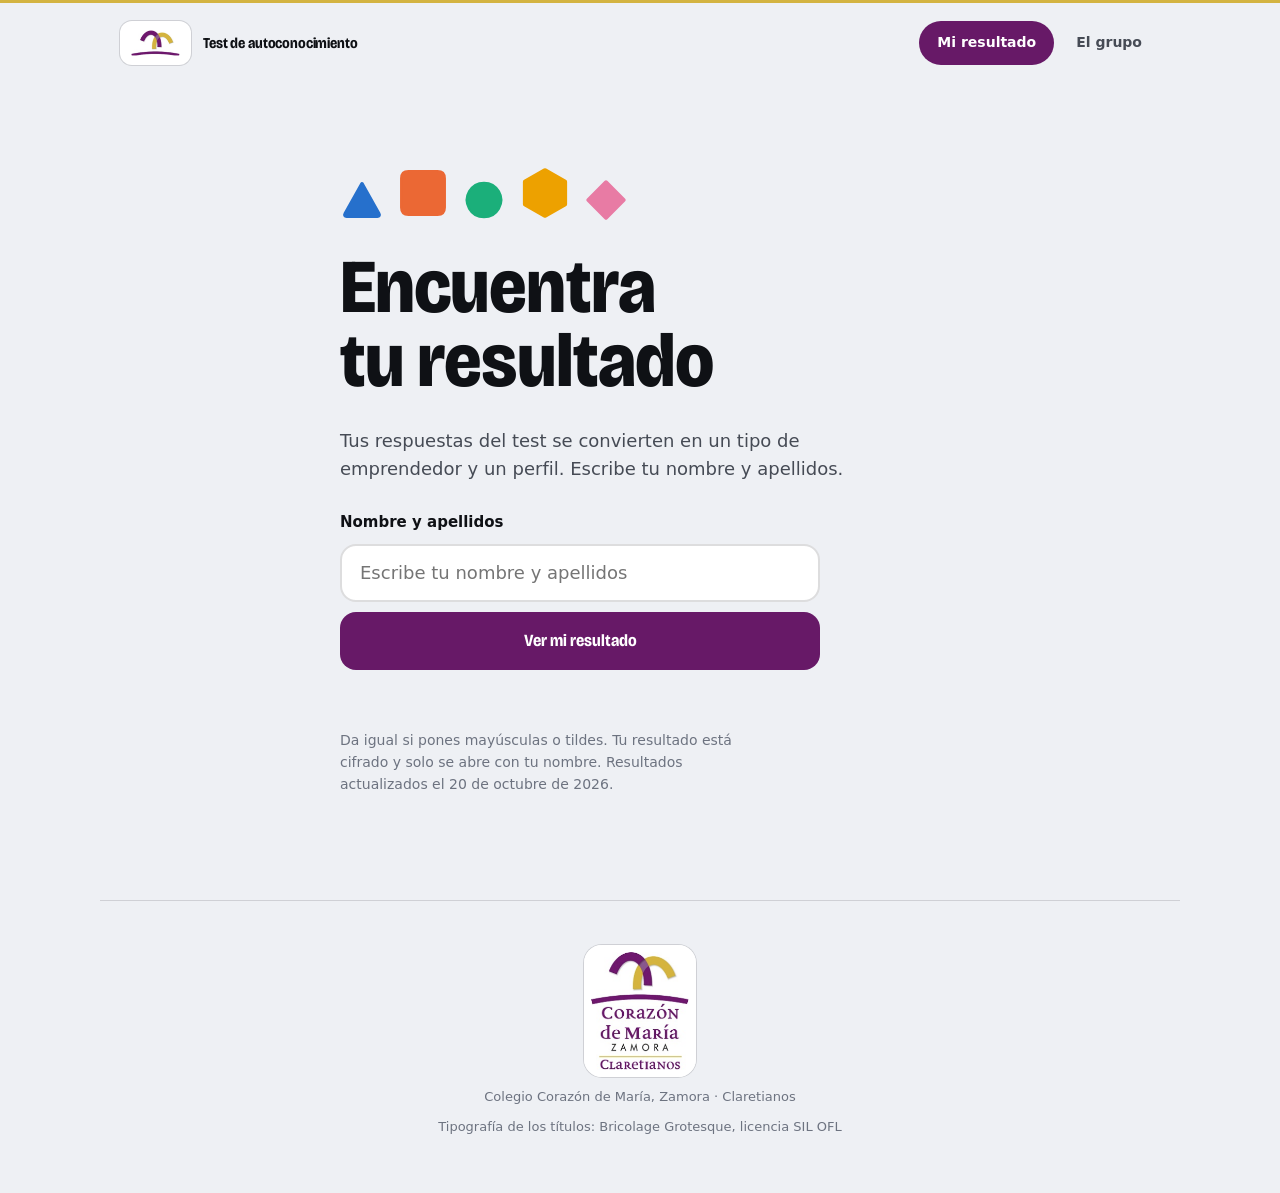
==== commit 5bfde007: "Actualiza los resultados" ====
--- a/index.html
+++ b/index.html
@@ -121,6 +121,9 @@
     .bloque.partido > .cuerpo { grid-column:2; grid-row:1 / span 3; }
   }
   .lectura { font-size:18px; line-height:1.6; max-width:62ch; display:grid; gap:14px; }
+  .mezcla { border-left:5px solid var(--c); padding:2px 0 2px 18px; display:grid; gap:4px; }
+  .mezcla .ojo { font-size:13px; font-weight:700; letter-spacing:.06em; text-transform:uppercase; color:var(--tinta2); }
+  .mezcla h3 { font:700 21px/1.2 var(--display); letter-spacing:-.012em; }
   .afines { display:flex; flex-wrap:wrap; gap:10px; margin-top:6px; }
   .pildora { display:inline-flex; align-items:center; gap:9px; padding:7px 14px 7px 9px; border-radius:999px; background:var(--papel); border:1.5px solid var(--linea); font-size:15px; font-weight:600; }
 
@@ -225,14 +228,14 @@
   <section class="buscar" id="vista-buscar" aria-labelledby="t-buscar">
     <div class="fichas" id="fichas-portada" aria-hidden="true"></div>
     <h1 id="t-buscar">Encuentra tu resultado</h1>
-    <p class="intro">Tus respuestas del test se convierten en un tipo de emprendedor y un perfil. Escribe tu nombre y apellidos como los pusiste.</p>
+    <p class="intro">Tus respuestas del test se convierten en un tipo de emprendedor y un perfil. Escribe tu nombre y apellidos.</p>
     <form id="form" autocomplete="off" novalidate>
       <label for="nombre">Nombre y apellidos</label>
       <input id="nombre" name="nombre" type="text" inputmode="text" autocapitalize="words" spellcheck="false" placeholder="Escribe tu nombre y apellidos" required>
       <button class="boton" id="btn" type="submit">Ver mi resultado</button>
       <p class="error" id="error" role="alert" aria-live="polite"></p>
     </form>
-    <p class="nota">Da igual si pones mayúsculas o tildes. Tu resultado está cifrado y solo se abre con tu nombre.</p>
+    <p class="nota">Da igual si pones mayúsculas o tildes. Tu resultado está cifrado y solo se abre con tu nombre. Resultados actualizados el 20 de octubre de 2026.</p>
     <noscript><p class="error">Esta página necesita JavaScript para abrir tu resultado.</p></noscript>
   </section>
 
@@ -241,9 +244,9 @@
 </main>
 <footer class="firma" id="firma" hidden></footer>
 
-<script id="modelo" type="application/json">{"iter": 300000, "max": 26, "nd": [66, 33], "alfa": {"blanco": 0.96, "negro": 0.94}, "dims": [{"k": "iniciativa", "nombre": "Iniciativa y liderazgo", "corto": "Iniciativa", "descr": "Arrancar cosas sin que te lo pidan y mover a otros contigo.", "estilo": {"alto": "Te gusta tomar la iniciativa: propones, organizas y mueves a otros contigo.", "medio": "Combinas iniciativa y escucha: según la situación lideras o acompañas.", "bajo": "Prefieres observar y colaborar: aportas desde dentro del equipo más que desde el frente."}}, {"k": "autonomia", "nombre": "Autonomía", "corto": "Autonomía", "descr": "Aprender por tu cuenta y decidir sin depender de la aprobación de otros.", "estilo": {"alto": "Decides y aprendes por tu cuenta, con criterio propio.", "medio": "Equilibras tu propio criterio con lo que opinan quienes te rodean.", "bajo": "Te apoyas en tu entorno y en quienes saben más para decidir y aprender."}}, {"k": "riesgo", "nombre": "Riesgo e innovación", "corto": "Riesgo", "descr": "Probar ideas nuevas en pequeño y aceptar que no hay garantías.", "estilo": {"alto": "Pruebas ideas nuevas en pequeño y toleras bien la incertidumbre.", "medio": "Te atraen las ideas nuevas y las pruebas cuando ves una base sólida.", "bajo": "Prefieres avanzar sobre seguro y cuidar lo que ya funciona."}}, {"k": "persistencia", "nombre": "Persistencia y compromiso", "corto": "Persistencia", "descr": "Volver a intentarlo cuando algo sale mal y comprometerte con lo que quieres lograr.", "estilo": {"alto": "Te comprometes a fondo y no sueltas cuando algo se complica.", "medio": "Aguantas bien y sabes cuándo conviene pedir ayuda.", "bajo": "Cuidas tu energía y eliges con cuidado dónde ponerla."}}, {"k": "valor", "nombre": "Visión de valor e impacto", "corto": "Valor", "descr": "Ver dónde hay valor: en tu dinero, en tu tiempo y en los problemas reales.", "estilo": {"alto": "Ves oportunidades y valor donde otros ven gastos o quejas.", "medio": "Piensas en el valor de las cosas y lo tienes en cuenta al decidir.", "bajo": "Disfrutas del presente y te mueves por lo que tienes cerca."}}], "tipos": {"iniciativa": {"nombre": "El Impulsor", "lema": "Tú empiezas y el resto se apunta.", "descr": "Eres de los que organizan el plan, proponen la solución y arrastran al grupo. Tu superpoder es convertir una idea suelta en movimiento.", "equipo": "En un equipo eres quien arranca las cosas y mantiene la energía alta.", "encaja": ["persistencia", "valor"], "color": ["#2670cc", "#3987e5"]}, "autonomia": {"nombre": "El Autor", "lema": "Si va a existir, que lleve tu sello.", "descr": "Quieres construir algo propio y a tu manera, y no necesitas la aprobación de nadie para seguir adelante. Aprendes por tu cuenta y decides con criterio.", "equipo": "En un equipo aportas ideas con sello propio y mucha autonomía.", "encaja": ["iniciativa", "valor"], "color": ["#eb6834", "#d95926"]}, "riesgo": {"nombre": "El Pionero", "lema": "Prueba en pequeño y aprende rápido.", "descr": "Te atrae lo nuevo y no esperas a tenerlo todo claro: lanzas versiones pequeñas, cuestionas el único camino posible y aprendes de lo que pasa.", "equipo": "En un equipo eres quien propone probar algo nuevo y lo prueba pronto.", "encaja": ["valor", "persistencia"], "color": ["#1baf7a", "#199e70"]}, "persistencia": {"nombre": "El Constructor", "lema": "Lo que empieza, lo termina.", "descr": "Cuando algo se tuerce vuelves a intentarlo y te comprometes de verdad con lo que quieres conseguir. Los proyectos largos y difíciles se te dan mejor que a la mayoría.", "equipo": "En un equipo das estabilidad y te aseguras de que las cosas se terminen.", "encaja": ["riesgo", "iniciativa"], "color": ["#eda100", "#c98500"]}, "valor": {"nombre": "El Estratega", "lema": "Ves dónde está el valor.", "descr": "Piensas en el retorno de tu tiempo y tu dinero, y te importa resolver problemas reales. Ves oportunidades donde otros solo ven gastos o quejas.", "equipo": "En un equipo miras el panorama completo y cuidas los recursos.", "encaja": ["iniciativa", "riesgo"], "color": ["#e87ba4", "#d55181"]}}, "niveles": [{"min": 85, "nombre": "Alto impulso", "frase": "Tu forma de actuar encaja muy bien con el perfil emprendedor."}, {"min": 70, "nombre": "En marcha", "frase": "Tienes muchos rasgos emprendedores y ya los pones en práctica."}, {"min": 55, "nombre": "Despegando", "frase": "Tienes una base clara y varios rasgos que están cogiendo vuelo."}, {"min": 0, "nombre": "Explorando", "frase": "Tu forma de actuar combina estilos muy distintos y te estás descubriendo."}], "preguntas": [{"n": 1, "texto": "En tu grupo de amigos...", "opciones": [{"texto": "Propones y organizas planes.", "tipo": "iniciativa", "frase": "Eres quien mueve al grupo: propones, organizas y los demás se apuntan."}, {"texto": "Sigues lo que opina la mayoría.", "tipo": "persistencia", "frase": "Valoras el consenso y la armonía: aportas estabilidad al grupo."}, {"texto": "No miras el chat del grupo.", "tipo": "autonomia", "frase": "Llevas tu propio ritmo y no dependes de lo que pase en el grupo para decidir."}]}, {"n": 2, "texto": "¿Estarías dispuesto a sacrificar placeres de tu vida por sacar adelante un trabajo?", "opciones": [{"texto": "Considero más importante el trabajo que mi vida privada.", "tipo": "persistencia", "frase": "Te comprometes a fondo con lo que quieres sacar adelante y aceptas renunciar a cosas por ello."}, {"texto": "Es necesario que haya un equilibrio.", "tipo": "persistencia", "frase": "Te comprometes sin quemarte: cuidas tu energía para sostener el esfuerzo en el tiempo."}, {"texto": "Priorizo la vida privada sobre el ámbito profesional.", "tipo": "autonomia", "frase": "Tienes claro qué te importa y lo defiendes: tu vida va primero."}]}, {"n": 3, "texto": "¿Tienes interés en solucionar problemas reales en la sociedad?", "opciones": [{"texto": "Sí.", "tipo": "valor", "frase": "Te mueve resolver problemas reales: donde otros ven quejas, tú ves oportunidades."}, {"texto": "No.", "tipo": "autonomia", "frase": "Tienes tus propios intereses y prefieres centrarte en lo tuyo sin dispersarte."}, {"texto": "Solo lo que me afecte a mí.", "tipo": "riesgo", "frase": "Partes de lo que conoces de primera mano, que es como nacen muchos proyectos."}]}, {"n": 4, "texto": "Se cancela el viaje de fin de curso porque nadie lo ha organizado a tiempo...", "opciones": [{"texto": "Propones a unos compañeros organizarlo.", "tipo": "iniciativa", "frase": "Ante un problema actúas: reúnes a gente y lo organizas."}, {"texto": "Firmar la petición que haga otro grupo para que se considere.", "tipo": "persistencia", "frase": "Sabes sumarte a lo que ya tiene impulso y darle continuidad: ayudas a que las cosas sigan adelante."}, {"texto": "Te quejas en el chat del grupo de clase y esperas a ver qué pasa.", "tipo": "autonomia", "frase": "Dices claramente lo que piensas y pones el tema sobre la mesa."}]}, {"n": 5, "texto": "Dentro de 10 años, ¿qué te haría sentir más realizado?", "opciones": [{"texto": "Estabilidad económica y horario predecible,", "tipo": "valor", "frase": "Valoras la seguridad y la planificación: te gusta construir sobre terreno firme."}, {"texto": "Haber construido algo propio que tenga tu sello, aunque el camino no haya estado lleno de rosas.", "tipo": "autonomia", "frase": "Quieres crear algo que lleve tu sello, aunque el camino no sea fácil."}, {"texto": "Ser reconocido socialmente por tu trabajo y contribución.", "tipo": "iniciativa", "frase": "Te motiva dejar huella y que tu aportación se reconozca."}]}, {"n": 6, "texto": "Un/a profesor/a dice que un ejercicio solo se puede resolver de una forma, pero tú ves otro camino que parece funcionar...", "opciones": [{"texto": "Lo haces como dice el profesor para evitar problemas.", "tipo": "persistencia", "frase": "Respetas el método y la guía: sabes que seguir el camino marcado evita tropiezos."}, {"texto": "Pruebas tu método, y se lo comentas.", "tipo": "riesgo", "frase": "Pruebas tu idea y la defiendes con transparencia: innovas a la vista de todos."}, {"texto": "Lo haces a tu manera sin comentarlo y esperas que cuele.", "tipo": "autonomia", "frase": "Confías en tu criterio y pruebas tu camino sin esperar permiso."}]}, {"n": 7, "texto": "Te regalan 350€ por tu cumpleaños. Lo más probable es que...", "opciones": [{"texto": "Los gastes pronto en algo que te apetezca.", "tipo": "iniciativa", "frase": "Actúas rápido y disfrutas de lo que consigues: vives el presente."}, {"texto": "Los guardes todos en el banco sin tocarlos.", "tipo": "persistencia", "frase": "Eres constante y prudente: vas acumulando poco a poco."}, {"texto": "Los uses para algo que pueda devolverte más dinero o experiencias.", "tipo": "valor", "frase": "Piensas en el retorno: que tu dinero y tu tiempo trabajen para ti."}]}, {"n": 8, "texto": "Tienes una idea para un proyecto que podrías empezar ya pero nadie te asegura el éxito.", "opciones": [{"texto": "Esperas a tener todo muy claro y a que te den el visto bueno.", "tipo": "valor", "frase": "Quieres bases sólidas antes de moverte: prefieres decidir con información."}, {"texto": "La descartas, porque no merece la pena arriesgarse.", "tipo": "valor", "frase": "Cuidas tu energía y tus recursos, y eliges bien tus batallas."}, {"texto": "La pones en marcha a pequeña escala para ver si funciona.", "tipo": "riesgo", "frase": "Pruebas en pequeño y aprendes de lo que pasa: así empiezan muchos proyectos."}]}, {"n": 9, "texto": "Hay algo que te interesa que no se enseña en clase...", "opciones": [{"texto": "Buscas por tu cuenta recursos, practicas y vas corrigiendo sobre la marcha.", "tipo": "autonomia", "frase": "Aprendes por tu cuenta y vas corrigiendo sobre la marcha."}, {"texto": "Esperas a que alguien te lo enseñe o te lo ofrezcan.", "tipo": "persistencia", "frase": "Aprendes mejor con guía y estructura, y te gusta hacerlo bien desde la base."}, {"texto": "Lo dejas para otro momento, cuando tengas más tiempo.", "tipo": "valor", "frase": "Priorizas lo que tienes entre manos y eliges tu momento."}]}, {"n": 10, "texto": "Tienes que convencer a un grupo de que te apoyen tu propuesta y no todos están de acuerdo.", "opciones": [{"texto": "Insistes en tu punto de vista hasta que se cansen de discutir.", "tipo": "riesgo", "frase": "Defiendes con convicción las ideas en las que crees: los proyectos nuevos necesitan a alguien así."}, {"texto": "Preparas argumentos y datos, escuchas las objeciones y adaptas tu propuesta.", "tipo": "iniciativa", "frase": "Convences con argumentos y escuchando: lideras sin imponer."}, {"texto": "Dejas que se decida lo que quiera la mayoría y no defiendes tu idea.", "tipo": "iniciativa", "frase": "Valoras la cohesión del grupo por encima de ganar la discusión: mantienes a todos remando en la misma dirección."}]}, {"n": 11, "texto": "Realizas un ejercicio y no encuentras la solución correcta...", "opciones": [{"texto": "Pides ayuda a un@ profesor@ sin buscar el error tú mismo.", "tipo": "valor", "frase": "Sabes cuándo pedir ayuda y aprovechas a quien sabe más: tu tiempo rinde más."}, {"texto": "Vuelves a intentarlo para detectar el error.", "tipo": "persistencia", "frase": "Insistes y analizas hasta dar con el fallo: la constancia es lo tuyo."}, {"texto": "Te frustras y pasas al siguiente.", "tipo": "riesgo", "frase": "Priorizas avanzar y no te quedas atascado: cambias de frente con rapidez."}]}, {"n": 12, "texto": "Te quieres comprar una sudadera pero tus amigos te dicen que es más fea que una nevera por detrás.", "opciones": [{"texto": "Te la compras igualmente.", "tipo": "autonomia", "frase": "Tu criterio manda: no necesitas la aprobación de los demás."}, {"texto": "No la compras.", "tipo": "valor", "frase": "Tienes en cuenta la opinión de tu entorno y decides con prudencia."}, {"texto": "Preguntas hasta que alguien te de aprobación social y te la compres.", "tipo": "iniciativa", "frase": "Cuentas con tu gente antes de decidir: sabes que los proyectos se hacen con apoyo."}]}, {"n": 13, "texto": "Estás haciendo un examen tipo test en el que restan los fallos y no estas seguro de tu respuesta...", "opciones": [{"texto": "Marcas la que crees que es.", "tipo": "riesgo", "frase": "Asumes un riesgo calculado y confías en tu intuición."}, {"texto": "No la contestas.", "tipo": "valor", "frase": "Calculas el riesgo y proteges lo que ya tienes."}, {"texto": "Se la copias al de al lado.", "tipo": "iniciativa", "frase": "Cuando dudas, cuentas con quienes tienes cerca: te mueves bien entre personas."}]}]}</script>
-<script id="tabla" type="application/json">{"a811d6f18809":[{"s":"0/3pIYeH1+2fekuPkovVpw==","i":"T8oOrsBxt6ag8hb+","c":"mNCRG/5zGa0/L5Z++XYPSuBgqG2HEABixhWl8iB+1LXOq/248y2egDW0SdfkXMZHJq15vN7/wpiJQ2k4vg/zqZvuxvC8fyCM1sdZjrZDC7Pxps9w+IMzvV+g0LfIA83JAG6HdxLfsLWq/cC7FGf2PiOHm3z5EpU9bF12vHkDMBKMg0txNCP0Lg/q1iFcQsb+Pwh028eFQ+FNt7j6Frd3gCgxOVdAk8X63b0tbN8MOZLdn6+rHdgCWRvDLlw8PZdkBpyyHgw5XrriMlOmHIInymTQ9gSjAw5KhNxGYXBfucg9OKq8D2tTr9IvHYmvL7Z2xtke9F/x0woXvIAg/JvP/XfO34BNB7eSX+P2EuxMnIKC5xEC3ueAvvuhA8y9LaiQ3rcZuAAmuVgWGDIYOmj0y66w96xgitE0G9qL72UvZMH9iif/IWx+NlMUlv2QcyoSdkmZHck2KDee3OwggRg="}],"5ffde4fb4cdd":[{"s":"0+MJMlZsvHIViE7S/1rrjw==","i":"5DlTxhPQRaM6I7w0","c":"FJ6sXBSIiIumGAx48a67b+GqMjkBsRmogQWnqQLZkFc5vQuObfgMYBlwav775uZ1oDdKPj9E14/[base64]/b4HGCOv52hivBM+sAeCBz/3WITtYXqMuK0OwA29WK61LeH4SuCMlIqHh0L2Uck/fDVH9WMibZJTiCmvGA6mubcSVomSs/Ms0DNCSODhFpUOL//ZkES+043VwFkm85Pd/ghaWrk1e9s59d31ZU/0JeME+Vf6pR6CA0PiTGnZMUFok3a3+nbOmhM3A8="}],"8c791569f079":[{"s":"iI2hTcWUKJE64Su5SO8akA==","i":"3+DweQCByYH+KwYD","c":"spfY6G9nkctOwHKIRl0wo9XoQjUGlAS6jd1Rkzvvnkv9pEFN0EtNxt8aE2oNBdz6ZkTXA+oZ/GJ4SQTDqa6LfGkTzTsXh+6y7iiySQB5OXKu42yPt3mKcqqvQcPRufiMNy2Qf8GVntr6CUrPMuQfRN1rAqgjJjPmnxaJBNcskLW/bF8xsXIi4xzj/vvHJ8yzZJd7SGYuXgQuC3hQHb6KtUaERPceoTCk+rVvYUdaYcP0hL8FW+kcQERR8Fv7yS+r/jBF7JkEAekCNWnFuahK2Vm7OAP1/ZddVEkUGKocSWFQ7FcCJ9wzJmHhbORHp/q6nT4H4FmwG+/RqOPgtRBZ4ayphZcdmNPh6mQ6VSLWENprGJGrWU7Ym/9+HfQn9UsVzrll5DZzT3/Q3obuLEjkpfhqyHRQauwrG+3m+AH8Wz7iF8mjtd+7ofim3J5rh2BX67Yxp8klUay7CQpBr4g="}],"ed59f4c85192":[{"s":"5favNV859ark0/5NyTyFPw==","i":"3I+vbaD81UFuEOTC","c":"1DYSLYJhw6cQNIof5Vbnft5JuXPTsvoXl/xtKoPBBaNK4GSH04M6Aoev5lB/v54sVC18R18FdlOLsZ0SM28wyp6LBYVkl9KU1XyleqrvTszthxo2lDJoaNMf/0g2O0zwpsM9v05cVT97Xi4jLV49AafpZV8CW1ssTAOqnraGJoSkAwXX+DHFjaRUh7lyuwCm+ru3dU1pG8Oufq3pG24NdrSOardyBvfQcHMu/wTKpl0g2TAJkZZZB5l/sVt6IuwCFpsNnDN91/ahS3csD+nbet9pKYLW/5gpeUXjG1oqgRgPxQ1qPga5ECCw49ZNKxR/HIOKXfpw2BKc1XFN/WjO4XWqWSP2InXeTKd7G91BtGiNAR3Z0Q5xfm7dckv6gwRoWbNRkT/4ry3zeR1mRKmwPZJlPxOlURp/yLmOr2lHTzKNXwVWKNCoEO7Z4p9DFM1ouzFMInADXEHPqauv4Y0="}],"1ca7300529f4":[{"s":"xsNQB0AMbqbt0SEDqQ0CXg==","i":"xQEl1uEFtsQy3M2u","c":"uRM3ctmGv6S149TG2iUMTcqF0sYCrbsv0AzN1s1V27lQUnA9fq4vN2hVGubYO7Oa31UE6HY31nuSE8N18CqJTFzxIys7U28RyDKVwtckLqHcjcOzvvzw7XewMFAnXJEXwnc3V/CqsdIwrhUACjvnlpP2zID/HY6HKQFoOyGurJc9nxyCU2xun3xn7s+nnsYbdLXpMehLJFnSR9HoyZg2c2+X0Z9APcYNpugxVrQ1VUNlZc9WPcw+GlOVW2Gnhl9yflgXjUJNsGtrFOxEsSZnVQe0HSOdL0MBNiOb48FUnqq22PUJcbH/IzBAKcvVMDq163Mm2m7kAsf5QZ2J2FTGvyhoAPjZ63yldP+qEzE6D2+inGoYGpUQkaxvYcQzI4SDdH177eGs7r36GJWBAKy2WbCu"}],"0ffe3e9ab2c3":[{"s":"P23OobonhmfawqaAXqVq/A==","i":"kZNBXbKLvJMZZymY","c":"JQfTsWaCj6Wgni0yRRaG99mHS8o5qBrZItkRgcq2n8f/+9bR+aB7Y6+kd2y36EBaNzG80oQKQwzPDOMwmedlYXyRiE0FwWVg5ZaT+HX/Tt1yj/2a1+YeqvY10sTwdLdqPPR7Hjm7l0yO52m9HnXGDc5flzxZ7/bRiV8ydCQ92v19ruq1+X+VHQo2XkM10axq955BKciARnsUIDZ5ydBsmB4uiB9iSpn8g8v/pGF7Xi5GH5+wBULhasDfdhS0lwRI/QnlmKqpCH2L9fBuvwYlNZL1cZayaVwJtbrwcNgul2XUDDbbDmnhSHYJYa9JKojCF94PDidZUp9p2Zl7F4IzsyuywhCtRex8M6qCoDHOsrW8iKaLf6pPay9A4LYgtTlnGoduryeaZzklLWn8E7tahCvq"}],"b2e1b48fc37c":[{"s":"+Up6BMXIjlwRib/GDrFi1A==","i":"G3nEi8w1jDYWUAJN","c":"/s6/L+ZtAP71DJHyzgQ/DukoUXJbbcblKQXj12LwJOSCWQC6figbJ5OMSWnGDK0VxoBxMyHi8seVSGEr0mQR9UTMFgG4cHMFiEXpMgf+DyI7gfX/+CGvZNDii+6FuP0E5KZiEh1BPFOErzPWtmkzyzjh2hv76ZFJWcmPbuwouvRPKwdUfJ23w3SSLb7kgvv93dVM6Uuw/LrjtFF1MfdtUAvN+pCRjfzISAD3qo+E8AWcmTU989nkMsADBdc775fikO5Y2Arh+MaPHd/gCcul39Nl21EVZQqgisudmSAR6yIbnJ4QEO7qd3nXyCM2UNPbv/AWfR/Lr3Hxuz1R7PBgHw835/4PtHJjUGXKqQ40G28Rf80F/E/lhzNLlUlsxHWy9VqypZCd69HaLrbxKMZ6US6h"}],"95f9ff0d1270":[{"s":"qLfmSf6Tv/UEkNEhox13sA==","i":"oEEP1Fp3N9XfREm6","c":"Pf9asK1blMLrFXYq7hdJa72zSJszXvkfeaXAr5f9jr6Iddd8jLSHQ0j0cpkGb6615NgX1mo2HFvta0f0LlKYW6GxlGjQNd8K9P1ub1uBrEEWzqm+YIPZn/t5HedmSj4BGlx3w6VkVmavnBWl+ELKpSAHz3U5U8N2rBl7nUYSNiq1+HLynLaRWlucF7tCOPcvvuCD62NFhrx5RDCIZpVHwZtutGyKCQsXouRSHTgktcO6trSGLyxuQ98Y1YtiwMZhlODB6jCN1+4gI/3ebIJaGIRJ6KaGemvIXU7Drs1hExUaVyrEN7F751kj+pUnq93M1hbansOCON0ygmK0PNWU+hH2Moz0EJ1j6aafx0w+YcGZA4FM7X27cIQNmt8TD5dnsd4MQ2xxUUB9N5N8h7n96FD7"}],"e3be6ef64214":[{"s":"RgAkshFPTu4wiBfazgbrxg==","i":"kB1ZK2/LgNPsT7tr","c":"fiYjSFP9sT1h4uxsToLs1zmTpJXc6mTzyBjRgP6cEIpjsfkiKmo0j+XwvWmBvpJj7dgMbObWiUX8HVQhXxpRcNhjQ4AzDGt3jF88tNYHPL/Jx3Y8H6AblAMxbDI1rOKPKQqgtnfMTMkBMK7tDP/TyUPeisOvc+nn2XbDfPgztNRU8U5PTQ/G0IUJMrYIxtwiFll+nSj/NTpwGdphc60oUOMu45sWwgA+w5ytSytVtiKGL7R+hLxxF2p1WxJZgvjMajk4GyliehUOTiFFgUVP2j+eStlKavvGA/kb/4skp0wHumt4GvhDS5lwKvC1QiHbioIxwAOK7Rq5Lpb8fDSJzmAar7yTfdtjJ9QUVRsjnwfRLwegL0snAiL/qiNNFM+/tbH7Lvl4ypGUofw5EFmChpDhk9CEF4Y="}],"6eec56b9baad":[{"s":"jI67nscxsrKOFvS6+i4PDw==","i":"3jiKdb0cFHHN9NFO","c":"eJU3fEbouHlB5iwdvahHDpwWnnFZsiL2irLYhSKYE0o6Xg2BoURRfovfflMoW7vN54rh08hbqKbqPJ8AzFOLxIhdTsRzu/88qZ40XLlmV2Dha5MH+J59IZGA1Ishz6qijE9gpMdNeBxx9Eur5Lnly6imPepKS9QBJlk2/zZ/iFewPGkkGjICExxtqy9MvOLzWThfosYx4tkvzB/0yOl1PoYAJGk8tOv6BMRn6+fDa6SYuRb2BCIpW1eEn+WwtgxOD8XQIsuYa16sv5qpRMKAgutIlGULCSi+GV02h1rWa00P6sxMMB1FgPv1hkL+6yNsxCnl/PCylbFQALSWope+7Sg7eLEYfBFPY0uvM9lfrnxislHMjjaIbklDcfd/24OHOWnQcc+u2WDb8mzvG3E5+vLbg2oGzRQ="}],"a930dff73ad6":[{"s":"saHacFV6mOKhIHHMjOyf4Q==","i":"d9v1f50AweL0ILr+","c":"lqV0idI0/[base64]/td8qaYxE0ak+Ht6YjVCQbUPyuRX4KYmBlCb3UlGaWV9u4xI73n81FB8o1PmVnLVsJSr3l+oS8+zgTAO4QTUniifYrkGQAyyJf05B9wsMpArI7Y="}],"a0cbd4d15f0c":[{"s":"44nNgKxTkhwjMe+M3Rj3ow==","i":"GEmVIf1Z2+eBvcOA","c":"QL72MyDEXqlJotEGqCfexM2GrIUz0RJL5I12b59bYy4kgBTlhix5uCBcg95ByO6+81IIrxuKfyWK6Uiexk8f94TFSVvUpDIGiu8Iqzx7tdb2gX/fWGDqWneVEZNOqWvEd33Trszrxb6L9709aCMFY4ltnfGGuT/k75oU9VuYV2DQR/20yG0YR0nKOTOJ+0x0GSTtyzCNEby2tOq07YPyZf6ErxRFmIg7ggAluZr9hweOcslavbK+yZLne0z5s4im81t21h158HuEIZrwTsL8tkWvUFyFE4Gb1m6fKhmJOm5EwOmirKFWZqo4GwpwDloZl/O7U3gD1Kak2AF1aqmiz4qIH4shQwx2DLAIxVUH2cxuLN+dgV+WRoLTAJfpDdWE190Zc8HN/lbKnJJZmRAGUB3CgOGlYxU="}],"39043e7b0754":[{"s":"rpe2F6MarguErst88Y5VyQ==","i":"rFYbtP0JIDWkbmF+","c":"zx4/XpCd1Tttmyon52rDkRupz+vVPGWiecpXgsbzXMvgxU8TJZbUpcLnakyJ1mMoTYPyUyq2Agb3dPvN5qaRMziDumXZpbIY9uz9gAEUNoOHCNhxHlGi6/xuYIbQZYOEaNlhiZ9FH4Ivwu1lo422KqKZV8XFzhzHbL4MAij42fv31vrE0+J8fR8kDZG2UmgGthzMwHqMckeEIkP710+Lra5x1BjBrTykvdagaqMk/8f2JwdfN9TpJueWnuh3wlocleBZlP8tzywzYpdYhjcY45oJ0IahAuDiqxQCBoewyB7d7N+8BWGaQj3xln3+YqzFZ0+XKy2RMAAIOH9q4SVIe8YJ4JhtgTK1snXjEGb8Q/yINlMGtF/hNLkftI8/dlc2Wrq5byikdK1bzZZuXsoEuHeCq1+Ew2OWF05CfNLw3Dsp2pEXYJMW7QpRHER3w0XViPA4J80s0EjBQvt58toNwNpj"}],"789699328440":[{"s":"RehXpLbrjIMC2O3w6Wv6Rw==","i":"dy5P+qrzmxLoidsl","c":"YfOM9JJs4J7it77To2/mothhI9RrALADoDfWa0soi8utcl1e8lLGmYXVz+NJ7MnYcNlxvnbQWWcH4M4WkrW1u9zj6Tpuwde11uLeKVNpJ0tO/FflBuMoQCZT6LTadxXLnTVc9lb8dLUdL5G8HDqvby3/Bbv0VgPZ+e8kbl5FzzHP23E4W58ZPC07unYc4Fz2zqWoninNJpUfXxRwtCEG5uTYdszVqfpN2YEkLK82egExo4hehk9YIrbjB6YIjZRMIyVbQaPfNoIu8Q0YKpm7s+y4fF5e+3dgagmFP1rA18wL7z46yhBT/gCl1NOr0AzlodceQOtkP8tdEx1RiISivRhfHo54XVOFCeBQBghGUwfmHPm0BDbJW128p8jSOOSL9/HGlulTSRgtvwL+eRArQs7Y+cBlp/rFUseiBSRna4LBikyCyvJuFtO6forFZNzQBUaMb2v51foZmjnR0pq/UpTh"}],"b86775b23ce8":[{"s":"5MzlcV1C/8qKMklsDLKlIQ==","i":"7ugwivDlb9WH3ZiT","c":"2kS4YtrxskcoYkiddDAmQrkvJnA9DKb+MybTL/j2Kzsf53OeNUGX6bd8NT4k6JM7/2SfL53RP3A1wVMHN6N0CrSdsplgSEWADTapPi+ISPCx/PS5JW8uie1yIOeEK05kOFCRvA8CCX4q9pxqoGCVSTn1xWH+ILIoYugMUFnQTm49hh4GnvKNkIWp1XYIUHco6JDmkXduOb8bSDGWTOdJUi2f/[base64]/gprbt54xv8lEcFRsiAC9SEgL4SRCbfJrYwIxskegex"}],"bab5797cacba":[{"s":"pelw4WzhG+K2k9EF4qypGQ==","i":"JNAkaChG7tTD02z1","c":"BmLj76epXjbk4pnqmIqgW2V9pcqHTT4EUZVrJR1wVxPFSK+dyzCZBiKJc31NMpivJcedl6clumey3NrpapKZKzo7DeuC2naWDQ/ECMhY2EEfkLtld68GR9AM25lbo38tWVl15PdR90BzM+3umoxZExHlXAacwLfbpbvTt2oLCQ33FWeKJXlkOdM+NQF7PstFEkHP6HrpXSXu2+nSwIR+L2LisRVrue3oLO39V3WAK0Mz3Ad5JFx2m5qpGFUYGaNN/aFjCIEd+C5y9FTsWmp3md7yj+Bt6+d8to5VI1Ck4ttRzaFxIsSM8Hgvlcc2WPSQQIoIwFB/hSXmut2n+PPvFfcUOTEYpknIMy1ZnE3d6q1j00DbbSPRcOzrJvhovN5+77tqCXEr3KMfR1AugBQHEHdn8EoWXIueHgsjFVsOKKbppuRRJ3QZ6Zp7PMvUY7Kk7EEw3vZvJ/1JBXzV/UJsuZQx"}],"7eea9d00c693":[{"s":"OIZ6hF3kgZZSdP652Knpzg==","i":"rYpNsM13gdltUpgj","c":"TlZq09SgC1ogUh8HfVNGVES9LuMP97L8Zvl6AVPleoc9l2sT3PnnBGBuMNutKKjSOr3SEPd7uSy6pxZWe0f9Vj/UeaQKYy/WMtzXL+v8iwB3ec8uVXvrvOJ30b4G6azd61VVyP9by/UTsUuwbr3B6YkrhkERahyviLJFBaEeDAwX8+0h0Qy+T3BlwLMKrIoJ8m5c4aM1o5eiYqll0j/jdzBbfcttetAEFTG0eVtJmr1aDcjI2/1/bQfdvXjna/kx28Iqy/ILiWz/xZk/HVha+Rp+O15BvZCS16g8/ZCyVVFoiwR3eVcUe9Vh/keuH7Dh+UMXuADTTF3+XgtjqptLM8qqeqCmRmtFRbsEyN24c3ZGehGilxGqHx0hyX9I15mUhQRBGvph1jyS7pZ6h6ei5aw="}],"df4a189a4a72":[{"s":"sNEHqKKFJdQH9IHADBSpIw==","i":"F+j5yJ8S4F/4QqNt","c":"+8joXDUMVsxpx8dGcksn+THn5MosGfmxpRYwXowYmlFRz1Vk5vf6cGVaufK846aiwE+7My+F3w7K5G4qaPH/O1T36R9xnyUqSrSbzdhAy2guPs0ZCS4iP74p8TNrr8AmDSk85CWy2aTn0uKrtFima5ElOWzE6BBsedgul6S3kgSmAzDtD3zT4XbIhn0uOA7kS3+BNDiw+pjZWAGgyyF2HwEEZmoA0/4bMQv+NoANagSg/6Fg4U5kx5pQitXlCL438WY3+UQbn+VsOyhVYea3VkC30SUgMz+yfdxvzHUWIWKOiWhNdeGaug2hbmAh2mu6vciOBCbjASs5/u88hUiHVPlJDDU0y4XU/rQr6pouBxpHjmd2fsHlC9nihnwNb3+qVixHqhMUB5KIKZsva8+84gE="}],"00ce97e7e509":[{"s":"FdeLwBMwpIIMi8ZDFIPPvg==","i":"BnIxLMhB5h5/2SJC","c":"O196GbgzRlWnjPQIkuND/8PMyq4qPRGZs2yji5tj5DgHExaXdE92iIWRCCd1vDJZgS6fSWfaouZrwY7SzNQYXQusisOQzLEWO1HqUjY2mt+btbg7D4GhfX2McOPJqw9qQ/1SWkJx74LWLylFtiHsFofvxWnZKvFCcW0xSjOgthmsltUftp5jSsrEE2lc7Tr+LNbSngLaLdKgYoqiU2fo2Pn1cje/TvxSJ/JWTFO38Q3gGbsQUuECFQ0a1WRbpVS1OcoDYllhZTUmCUnH2O4AImsvV2nN/ZU4kjbGkeu9acYmkn+wuHkES2pCDT/2hoqDn2BdJbyOqhXzmrBPinwYlURA1QIi1RzYrPl9/QxnmRimML38GgXVHKez9WhkwhVrEODT73SRs5D6QDbJdqmd0gk="}],"e3529c4e9e7a":[{"s":"Bz9wNmAkqIZs3Izw4KxhoQ==","i":"z9THpOv+qfe9jgEN","c":"qa2jiyRR80IZuCdn98RVNi8HgQ8bGlnHC2FS8yoACJlTTKoZ6hGjXfbCqPwjgYT3TO0mCa4TNTkcNWlN2tgo6diR8E5rc2lLouwGjEUKUtpDshc0wN4rbl3zZchf2pzZJK9Y2Ww0prhHmBWcuptrZG7E0MBVOYykVKK8SKTqoP/+w+izkpjbc+ubF02LPwn1zkfXpFz71bg9ETRpx/p0dy2X/ldci9YQiMtEq7u5YM+jdyXjUnZtPHjXQ5TOumVBFn/p5E7NDEyYpu0vifv1z1LXxvbKxh7H01r5T+ZSdvaGdaqApdL7PAXkdLVsSDy7RbhGxSP7GefqVQu0tc2ydiuhSHW7/c3rSgVjKN29l0fHs/dGBFRwkdAKb4hvQZP4+s3qTMp4PSjWkWPI7S1D5/0="}],"76e9667a07ae":[{"s":"5T/yEsi9xp4AaHhu/BW23A==","i":"REZcfqGiguNo3XJE","c":"w9gzTsP7x0rxPCrMzl86edGleSfrj39K34+irG6+LZ3P9U6ITmw7idJYVH8Qmx6z4YvhA5RzI8NQRU4OS3suyjjzLYmtjTqyA4nNJDfRXY7vbi5W6uTwZxRiuA+zZIB+UNA035iOm/zK/lDVu52S8Y/lUqHmJhkbzuLsojM9LtwL+hSh7DRx99V8rADJC4xnWlUSdPqyuU91WcqPdVFoWJGLCkzbNkKlYKqM0XUl9xEZalxc4MAOg+kOdRiE+0TClOaJXJq21F/vNHoYC7OfnqduGteMtMx9AaOi/YhcMpyrap2xOLgNEU2L8fqTqG9vZbm+e5wFjY7AjsrXMIZL8fs5DHm/JlvBwWNoVRMUVvEKJdtM7fHeeKTOzTf69YseZ1p88TU+VTvJVKkAEAdODjuCP/PSSYyBdsLD1GmMPlVvssstR2Q4pNrCPKvuPJ1TcmolwV0iMQ=="}],"65b68d6ba801":[{"s":"DPvQhbIGuxStxm2CzmUFAw==","i":"Fg4/tNhUQj65gfOj","c":"HCi7cyBDHirnzBT5GXcmFXnxLoMzUx+DZkt/swjzgfaymlrykS2qzW2kJEYfnjz3EjMwwzMFYx+6/qp+LsV/2ammljPFbRYTX07w2mKUfP254o8llLcEgYZeY5elMlCnkU/NKSAcx6eYaxVEbFReRHtdC+dT00X09KDgX3kPSoxr1VMdY26vHeBbZ7VNuGKOR6w/ZMYhFzsBm/JkJCXX+B7gVqi1zBEjNRNgArNmnnSV1iradZRUbWCLPQXPS/zoOlS0iK0kSWsydyeDmVYImtzlY8+3x5G6p/7f4XyUF7z8XNA/8x76uLUosJ2OiuIoZPiBE/uBO4LerhtEQLQzXJK/nQ9kRL9zM7jzGPInxaheZDinf3puhJ7x6BJxVBk3KSj4m4QEmJ/qQ5jnkiuzwfcym7qnmSf5TmlgFnDaJOGRgm24tgldLHiUT/2HghzwJYnZi7ElIw=="}],"e626e8eb476f":[{"s":"SrehC+/DMqamRxm+twv2iw==","i":"+8ygcxeb8riSGRIz","c":"WEOj8PVdG8DNLqqbu1bmwG/QXAaD6M2IDCjYcFAKQrolxC4ibNgiDpnjrCkqjW9Dh2tZ/B1Xfim7kishPdZ9SKUGCJqjEOUWPGJ9IkJunLHo3V2FxHeTpjhzgcwHx4yAK14HYvKLUnQ3B5Ea1YKoholHp9WVad9tnChtHFYR1h9R0I1SmyxIGnPYufA1TnRUe8ZIY5gKFOFH6iYUBolYLzQFhutsuuc7vsIYSwg/KMB5s+qzFcWYDUEm/FSegYmTyheIvDbvnO+h/KXWkuDgtACqMJk2tjpSPng23QlQ6mi0vq0dLIUSnB9kvei1dP0pZEK/cKULzTe/JXy0REHSDCSMHS+RUphdfXrgwz9BZo4wbhHj8OgAtg1oyjIRK2qzvOf0jpMQu3vGTeFRddcDE9ra0rpawMFjTG5ke7FCpZNkvFe7PjXsR9h5Fq7J18jOQbYO186Ezw=="}],"e601b4e18579":[{"s":"Q8KusB8IKgg/ewn/3IMc7w==","i":"zuAgmXN+GFlK2GVm","c":"Lk8LMLTjd+anN7Zhevv5E7ANNGBeylsfM3e/[base64]"}],"b68b23f0bfbf":[{"s":"rD4zWx3AXzLvdCA+JWoX4w==","i":"HZw9XzN7QAm4NL0d","c":"NZizP/QpV53djcvaGvBVj2HMR1KxARKHYvEjD2/P6XliRAr/OtFO9u5RPrcGeHwoXZcEmTQFI5WbnceLLF++jiC92lAYbVltYE00gdvINLOov/emp/[base64]/UynCv94y1pFPF3rjgQiTddzQAswChQB2LwaRg+1l6E50Ro4NkQ9xAt7t7NnkzyHrhgeNuowiNNrezbUh1G0xA24ZkobguV+l6u4Pspap0"}],"e6d779e5bb48":[{"s":"sfdvfR5ePTNgkueRrf7k9w==","i":"Ige6EF6Xr0F4/aeU","c":"cuAUZPGnF/rFW70zqV/O8c+666dIcSydQq7tER3R2UF7xSH5WsNFvAWRMw5qIjdzB+56J3OKnI7kZikrVDxOWOruCi7L8F099LdmJNVW99963YMLqO1yKa0e5luugzb3Cpa0NQ6jh86A/IQkooiGUGCSmsVIPXySzvhB5B4nu5NqIBX0EZrCeopr8FcYa3g0UkDvb3bObGeCuvlOMuEsY4vCN2MUjP8bS/Immz1UjDcf3oaWxfFdLjbCsjNLF2HhgD3QR5r3ZZmaSFX4zlCI3ZBUIFTcvQYt6gmbBTRZ3o06EOJFQlLMC0tR+JYKBW3KPbAd4aZwkSrBy8ccnaAHF0FfbQFqb55tzCCJz7l8N3zTcr7MEoOjM4O+mzZFAtFXOwZ93I6Xsb/PihCzLCc4Iq4BgcsgWjnKNvEWJ0yVyj9iKZRsvdr5"}],"9f8fe16fb0da":[{"s":"37zYAucfIlD5ActnPIUGQA==","i":"xFfHWCaG38gS0zsj","c":"ctIMZ36FKi/HS7zAmEKtbVq35yJxDiBQrxj8sxLyipjviIRlBeLCztW62gIT/H0v67uEyqmcXhfxcqrwBV+VdsQ+pRcYAYzQFx2ITMZmOfbyIsvl52bu4wZElhYwwibv/gKL3knR5/3TXrzjdqywlKtG1IfkQyhhOwNOUavsU791ixELYy92JlEumGv4eQI/zOrU8YrzUjAbk8x6FE4tUxm4qv3XQupMRVB2VNI56CReibL6oeHnFmYykqnDpbrK8w9j5nrqv3o3+bQKbTxiEAj6KAWrdIxjKeILBnYOGkf2d07XsCqpv7zgU144fCnqgcFNuefG3vrumAv9w/NVqIdxw08vVPT0lt5RqvRQj/azuLfOIe32JQnNNYfBTuqxxBKhuK325Q/ilyI0M2n6YPR9qKnG4EbaXREYr5ag0X9hoXKb4Lwz"}],"d502837befc8":[{"s":"T10xfQTBUVaI+I/PqY9qDg==","i":"K1Bg/BammJ2lv7cG","c":"Mu1KI0c8nj1dWbAy4VxdRdZOpv2gWg/ngoWqvA2hITKrq8nE8IyBzdPy6ztAcKm6kKnhP7DtuWJagO+TaX5wecqDD812RlM5m9L9+Gq0pPM72OvPcU6XkzTyFW6H6xPf6uum2DUSHGcjA638TsPOUSGCf1m0VtrTaZ1ZHCMWi37SMSyR/XWuarJsgFbJ2HtzXfqyEUn4/[base64]/cup/IYEXGwnNlYLU0FYNFtU"}],"a00923a1cdfa":[{"s":"JZdQcUSVWzaUc5Q7KMByGQ==","i":"/4YbKEvtE4Ae9d6Y","c":"LrVWRfQM4On/uSeJQLp8IPwutAw6qec1GfCNEiI280YBphtTJtvKagh6934liQHvv/qVsduXCELs2qFSwAY0r+aIyxn/hv+RIpR4HKclQ/aKn3nhmZNomC6IA6cOwmrE2oMQwwamA+SvQBgEHfQQQxAm/p+HnZyOc9IuPxQIrjVY4+sXwaRCTerRlL2XpX43BolmnaOMvzeOMyhZC41hK4g27Cr/eAffTV46n1p9kZB6FOfKwnjGhe7+/rNhPuC/1mHh/6KVKrUkZAjF4CTz1qmbidmqSN0+kBE0Dokm9F7TQ8nl39WUk8uHHlEj+IDRjgb482+nN/NLkVsP98jGi7B0t9Ui1efqeA6fU1NTiJ8OLiXoiSCUjy3Nu2vwINHJkOE78rPkvWNR16tOjBl+JqYavLLu9d1ucpRBylPWSBU2F7qYrGIkbSwO4hI="}],"cf918f0432c1":[{"s":"CpsCORNdF6piKoiSj2pUBw==","i":"xtcUkQFl4gg+yX6A","c":"[base64]/LO/S8tpfzRKn64xc5hssm/6aleO0WkqCzQdmRLypYzwTOxe/NHbjOQEisiWPVj6osZCwWyDGPBAmsBOso="}],"2bd2d860fdea":[{"s":"57AIOUTTzpKwRz+W6cedFg==","i":"wm7tUhyTrWuwtR5x","c":"[base64]/jDlaBB1KdogmvvmYFcFupy2HWmt+L253KX4sqnl7cntOsvktdpB2GVmxYG0ScDkhMmG+BYqctm9RTJbUK0SQWqBAOSrohXSFPL+QcnPSa6VpgjxVLIReYLC0eHiNHOzyCaK3LzX2v/gJLxD0WqvvhnlqvnmAEGfJth63X+ybRY3fG7XFWSUvolIQTP3JCf0XlNg="}],"978804c0883f":[{"s":"tNyIl+hd80B6i/mUUFNN+A==","i":"Rg2+9JOEKd8TY37M","c":"0SesbYRSTMazwarJHt2GXrmmeMwuQazoXYnHyijYnp5Umject2ECoRLl7M2mcwSDflV9yOdFiSg0mAINcjqTTYM7saLuJo5zbC0x6g++smXRXWRP5Sco0hbnr7hwOm9Rqj2B684G3sUu+zsVCJt0V6GIaOfeCgM6PUSHEaI4ohOVS58s2qI2ApG8dX/mpv+1M3aA43XXUygjIAIs3yk1c/ZZnDbiEhwotd89XUHoJ2sZ1wWhRnkNiWWRHyQl1iox/B3XyKpO7hSgi8PPShskEyncIqArpvGdwGpGQMXlpVcR6LINO8npbsgffptW26MDfIU8eld6r3BK8fmnD37TkcHotpIKIuiEP5HS2PcycNypHqgBUAwvyoMW7QPCeN7A3V64RWFzv+VqZnUd8C+vCKh9s8ELjH02sKBFxyslCh3G18lpvUTq64jqKSM="}],"840eac90fe36":[{"s":"xSBMhLhBDgy9KRUA+C7U+Q==","i":"g96+UYTGLFrOVc/g","c":"xQiJwnNLxbmgm1ntYgINShbTkPOce0m0UJZjVnuDaSY0PouFL702IlY0/aWhrjKoB1qDcr/Trl1i/ZkxzhSmj+fIV5TMIhrmBrPgqNBO1RMUFGCyCYxhClUolDsGA3cu+EKfQkXAF58Lvvhx0LJqo+eqAWxTHVKxfEfmwpCkvpO2r9KGyt4GWY4u/1VdFkY677PJ0lVMj6dNyo+H0h0ph5CDU1qiXFx9q+c3FvPf9zRvejABK+l9OiSECO3eMUhu+Cl8s+vDryewZGZNrJvuMdyXVgnH2Nxd9UCod+dQ1WV9h6//T8bzT6WivH6qhr2mbgTPooyrQxoWg5+2jxMnvVaIZgx4pXP766jTux1SF3ipBD0L1HCI7n9sd37mPCG3AJEAe741mmo8hESa9+pNafyMqNayerjaDqyJUus="}],"6d930b4231ae":[{"s":"VDYruA7q4HdMYjsaqq9i5A==","i":"qM2MqA1C1TU1b7nW","c":"YGUL0ofr9GqQUfUyspMojgN8QFyvHJtkfcNEaKqfSc7vbdw6Pw/YOOwFn1FStPiMwoHOVSaua3wIBWdthz5gFvpi1qNO2qHjZPiDiM/Valx6JH3sQy0Ce+fmdGCEeiI7yTPlYmBSQfhlTbJYkTXD3eUH2M8QP5lNgSplA4jupFSmIQVveLPT+AD8cLYZhqIR33ORZe0FrN0G1jvzY56sgo64yVuc+/tTSRWlZ3oaPXk94ATIntaNlQgUhCkBucoonQWyddSA6yDn+PDy4H0bIesC4xRMpNoSximtq7UXhuvfuYEnlmY3iI+tB4GvDWWYkWgT6J/wLF2YoyjADePa6vu+fq0GcZ7P6y4H5Iz5G5hZORDLyUTxZgyHnwMWPz5RBxC0Ulum3UUO8Knk7DSKrD7Mt4kuKkN15DMnybg="}],"8119f97e7a87":[{"s":"VA79OK0MeyWgiJtakOPR+w==","i":"VHlEDsCH4YJ0X/1Z","c":"mA8LbIk8+nY0/5LK5gfUm4DM2od29rJEgUu+kmyKq0iRIzJE89508/bB+Bi26ycqbDm5xfZx18hoQ+FQeWkyj4fD6Lp9658y0UyZuupBO/hBlscl7UgXVst3+LtDsDmXnkpEL8bYCuDhIq928QiXyx4y4RtPZGZFsHRfwgBW+xwQGZKIE/Il0MkAP2Xp5tdeJrcZI6g5AOACB9q1p9pn08Z8GYgIRg8y8VNY4WurwGjHQOf2UDTt1Yn/O+kBLzy6skXF4K3ec/GGE/HLe7aXZe9Yj+8m2hIz1jnw0JZSE+UbTNr5KfaQKZWtU2xtSldTrFJ0wya9lBzFlDcf5Lmqt2t/uLxPqZ1d64lkGFtMox1YW3gq6apyYb8bwKcStTGHXm62H0z6k2TIanTqk82qk4OTc+wnDIYONa1t8Cs="}],"d0c65d14d734":[{"s":"3fBHz4Vj4wNvUEvY7e9hcw==","i":"ButvyIIpLappIn2U","c":"y1Ef7lBstD81bYa38WxWla9H4uYXwS0FKF9NUVF++ySgmtwui1J6pZ9ttz7+oh63mQq8ZhdAPPu+QY4I+z8TbIOk4YTrc/foCXngCUlhxjdWQiKIitSdrFd+cIfHGroYyvAIpcvForVho9uaJ4hM2Cs3QB0DGxJ+k7Uv/oogg2O/yYYZujlBGeHWXbb9Ka1CGbFXmWLkIKSe9itO2ECVjf8Voj0joz/tQBP+8db0+ApYX+ItTTFGeGAYpa18h+Z+R7EtunIrrR2MCutQ9OBUy826C5pP9LA57eAvJ8UYmFVC6xVkzJbGJr8q/c3IT8wVOrWts5X6CDx5QWa4inGayOUg1Y82WGIpXaqCnXnblSUl1BzJe1+Tochjc6xTwlm8iU/LwCao6HIGyPTRgrzz0Gr4mj8aJAJuIzm1/JY="}],"42bbdd60f648":[{"s":"6d5Q8++UqANjhTTCLc4esw==","i":"uNkreQ8A9SJLpYR1","c":"TivCBGEJLD+5V6HYndyobNWNxs7fENkDR091vJsO00tPhT4BBR03DBJS7LZGcqlpwXYCUUpIKcHHm7nMJU7tgpehZQ/yamXcHvVdy5CcFbIE71NhJYio15M21jg9Nl35XLW2dnFbZVCWqpzFgNlCBUTGAIOc156eIfC7wD5qTOlb4BQ2GsTclW9RU757C/KwUebiFXCyVtkNgfE+6uP7IDXlA/2XWZwzRlF5MuIeUjcPMu9MqxtrwzBVxFEcOgt6r+8kzHUZWU7QuKm71BmKY9tbeTCJgdqpxrZ1pTAXrhVzZSA5QwcaVYqzNtftZZPfsih6kP+dnyAfSi8HCLmN6YJQk1sx7hC5vKlNPl6B8ZzQhigxaQs3pU/+ziQENRKLXj1knWiygIpDJ/KL/E+SGLlkpJY="}],"5f66260fc34f":[{"s":"z++50ad4KZLmjB3I1zaF2w==","i":"O1nP/Vuf6SGsUivS","c":"f8FUq2bcsESf8JhyWzdRbDc8jS0IXxPfWvURKf8x+qvwAuaGKEY0O8laqjGVk5+lEncV2Om1EgRIlWHS4HXOXV/xh8piXCuQ7T7W39WfE0q6Sf9RvrTsI3G3imKBajWBvdGRgv5JDPIA9lONOe4EDq4YZes+BWtzDJvxtHNJzaP/Qbvb/pkxra1jJJ1AZrDeZ3feslzGGrN6WMQdfnC+SI4V4B/k4aflzgqqir9/vQjXqoHtqXSX3ghHi0pQi3C1rEvuuW0ODaA9LgsPgdk1EplY4voZcYH2wR32S7ANtbrvdT80Tb+dK6l+DWJ39NyuhRh7NX9scecVUr3TcoLNHcNPsex9QNRQsWZ8Qx/7RoOy3sPVM9IK8CK89G04DIFZ3w5r3mDM2hNQWi0CYE6DZOgfM6g="}],"c963a0371b0c":[{"s":"FIVAw0mN/MF6CGFruat+pw==","i":"SuiGW407qAA+Nlz7","c":"vvUX1U5UUi9PMl0lawPAAZcHPbLvW6zNFirwM38/isVlkSDvHIDkr6OEEPo3EYx6VyOkRGuS6j9HL8xs9dB/dn8VWvSgHnuHQBw1y9d9nAbWB3bYzIKA0KdB6dwjQtYVNcnrx4IHNqtMPSGE8GXeQrhhIKFfp8uOH+pRvruezJOqLqgmCEIHcBtZj4+PGVaZYaibYm3yMlVTPVHa5p1y/hH0lXuIOzC4cMbEj2NtNAcmhz0joPJCQiWCYeOhWS7UmqBEjhUwpkoeKhkF4KLbJXTpG5zDOD+c2tMv5e/tOHXJ9alKcGaIof2ken50WFQkiZChkD/xJANOtjLxyrGlERNxhZ9Zt4ygr8twP64pfSvgwxJsWFogITi81ru3fT67J3Pxf4WCWox/X6HrPFokhZcyXmU="}],"e810852643d6":[{"s":"A2N7Ozb/4SZtrk5rzDyP5g==","i":"2UwqH3xJQJt5e1KO","c":"jnoXKxcHYANNIzMq88hPKg2YvuJm8BdnZ1f8G2lffdOFSF7pX/j9AmqYdeklmvT6DllZfYlOxSnskFD7MIkKYKUI+rKbHkaiK5sN4lpbJKu2fx1kAFuZP2Z4PDcLP7yoKw3JAp1JMqrF+6LDn0o6stPaRSCyOzXogYvP1DTayGPGmTa6yEuQ2fPIKivii4cpzFo+swthgudHe05pXgXPUnuW1ve5zF2U4UZwq6/SjQ1B2APyK1at+o3SGT7S5FjqmU14WFlOK6GGSEeWjOQ/VCFAToeH6zWn1eVNWWefHbTkHHKT0EIm49J55v9BcLkVRqvwG5QN29SCHcXm19TFcQ/zqxxbY05MnaQChWzjuqjM7GImtWhqKTKssClpNAfQXbz8eki2u6HCxP30r+sCV8aBQio="}],"5b2526c41c7b":[{"s":"0FuernNjuW6fpnRusBzzZA==","i":"Fc2R7Uzf1G59Y66Z","c":"GhamE8cp2Nd+HkwAX1L7dgBCcpFvbb+0FJmV8bvELpPHziesdCfkqDqysRXEXwehXu0Q/liW4/Dab7qpUKwDN4fV135F40klWUvgq8DuYQrjsBXF8BmrBUi+moyIIMa14K1oXXygr+rx21Oj2EChQCjDVJjB38+P0WM0R3F7koxN26L5NmCOp8nyI4ILzPR/[base64]/7gKp5zvs3L+KhoQQeWHyINEl2hx0URNUGq7OJXOmGJYo6utyc+fomRmk4eAykJQje"}],"086142dfdc62":[{"s":"2Nm3yQIAqEoCOIuMXYVO3Q==","i":"tUXelUf0cWG0N6OR","c":"QSqjQ2b8/g/rvWnFOjwa8OtnR3LiJEnHqCsANO0/jywAZqmZ9B1z2NdIoaurNP2Tww7TjwVF8lgO+StNnR4kY4WR1ml5w3VhzLRT79rFzYJoL1vZQ+CgIGoeldDdx0PKZAnpoJOOrVZ6Gz+w1BzIcmfIM1W33/EN3emNf7UUxzv62bVVcqJjVmzDeRbUMM173aCZWo+eIx2cWpoFPAv1Wrklb1M2sXpD50Ji4Bww/9vDkkWo5GDHs6RMTYZF4gz4TwjLVpJq2Fli5PkM13fjDHnoE9U/mWGFvGKBlq6+XBqBSz8kFkRQzEgq0lNDClGs74J5sCoEo9psGgMquXhG8SeIgsLqcxu3b7CMkJvql2bbFby3Wv++ps0YTeTpHkQq7iHaX+fyXspGEzWQr4NQtNTHtVQ0x1zOj7JjNQgC8E/dxp/av6Yr8onE537BS7jg/7NqP3Ys19U9lfp+"}],"6903cb03ec2c":[{"s":"gCe6SXdRfumdQZSGa3D7TA==","i":"njZKolY2GnX9SEYe","c":"mIYYp7UePEnF6C7jWvUYOde7sbKKB6ZSY0DTzTFErICVpyY21InfuEG00WUyJIMA2fBg14n2Wz6X6pFgW1nDApTFY/ks/K3CC26eOBSnIjxBbku1uT9/vM7oCsRe8qZMElwijl5Xn2G8Igp11jyBxm7Q6bu8ndmvb9zSTHyoFcARmZ1e1fCwuStSmCzeEzM6hTsE7YFedcXq+uyVlxRr6oXpcSS+Y91Wp9/EOqF/05RV7aEAmssC8DuEfiyIp5DexfcjuE+68bsomxGnhynXspqNSoMGs3ok89m9YOzNKOeOIsJk4CuLo4EWJW7fCAR7cCZWRXGFALClQRxYKVtAslFOZrTW2LTjx9qdnog860y1KfR3t2Pl4+NVEaItE2LkkXZKqVXHylUi18+MSPSncKhSGeHv52WNQZNAF1a/sELOJxjs+uNWxY41kiA2hqk/CiiDGKHZJZ2N8SMT"}],"7be5703c9558":[{"s":"TpTv5lu5nWcplprASAdi3Q==","i":"1r6wYm6dJawmM4wC","c":"[base64]/dZxZey0QVcs0WTsWatFzi/LYA+KWGZUu0Sv8hY0g8ahv32nD+yDV+tG960ViQK0GH/aPBlFooESboI1KzuxFtkbHQhQJ7CdNyNL8YsiLLQziq3SJfQXJaQdDRAQArGN46d7HzrmsWNI94BH9hm4lsN6xdbRj8K86qnd6Q2fVf6WybdDMeIS89ITh/d9I4FDsVKX09tDnUeYgrkkA77gZnPTuEL+JTuLakSs4Mbhd/i9j8CYEVPp4gqin5XqmdGDTYCImn5G"}],"c83fa938962c":[{"s":"WqG7upbDAdG0uQjL+eVh7Q==","i":"HJ2nnbbhfJK5TUCt","c":"Vdqni6/B4bucWAqiLzb1GbIy/sN+TPpjPbZ3tz3E4ei3nQucp+adYSdDFyr8lLEuTEl5SjX3KxciJEMgMN1PyZ9T073m8pCQ4KN1vAi7MEWEYA65xG4nMkenwdfZzQxh/CQKbIAY4aOcBUlOVFWfndSMluRB0GzG4eAXu0yE4Y/mgzOb6Aear+/KTfLpQiFmdUPq3gLeg1+O0vwjWXWJEZouoQZ13TcAoxiCbl+P0KAjqVAKSAJ9nXcYKYyndixTkqK0+4KF+/6ILErK1dqz/NIpPGY1UVBdmFDeVNFrJi9byfLDgaqaX5nkdK3yjBmlG2M8xbLqwLxPVuBYvjepL08I0TrjGAPvxjO7mFQrzAdxIOJmJKvenWPgrwMV6tihdNdh4nQTHxn7ROkKTgmTSNtxVvoG0Mk+m77Leimj8uwASPlatcnbrEVXWn+NgmpTu+fqbrfFNxntMIk8"}],"90ab199ceed6":[{"s":"gRnSpC94krpw8oXK+O3FJg==","i":"VtuaC6E0QpVIFpu4","c":"sjRy6O79xC+5QBKJm4ChCdHXg++Mq2FwWpUDHNzw5RQX8ekpJ8Xyx8pePUTYTdPR03YmohdetjTV/r0iAShB2oKbsPNWxveuor72LPh3rRa8p7gPKbNqilRtcS8h3rs3EWporE7lH1qJM27noGNLjlw3GBEQNZKGHcxdwGnwE12b8LIPKtaJAmbHaDePEpsXNtXREPhSo0pBIrt4GXd2cwekcai/Zlj1CBMoWBcVVJ3LcziDk0fjnxLO9QMbNesxxVdpkHy7Lc6/B9se2/hRBnFpXq56jCBi3S16aXit/Kbsf8FSobDxg2BkgulzDsdn9Ro9qqyjS4Evgafk0bGfjT4aQjWW/5sGboWWvmD4JidGZgXG0s8j2gcAMPh2pHJFU+Ictl/bb1xhLni1XGDAFBRig6oiV19idTLCVcYKIAFEdivwTHuTXAHd874+CwOjUlRNJkSd8yuD44oO"}],"625fa0a4b189":[{"s":"oDlOCvQUVAa2EdxDHcRo7A==","i":"7hbeIHwLtUUEeXId","c":"z6h9W49Yd0uE3WbeVaVG7VmrqNzopuivQSbbVu91hBjG0aOaGyN+RBs6d43Utv2ut/DiKNqIwmKisCClMsmsmxE8avubOfs1BjAjGS4sCjU7vEJSRrFfgS5dy3v24fRK6l664nDd0LdanIZUODK2l1AGSdPy5ZZElxBzMt6OifwjnOAbBjrDaMf6B5ezJ/vakCZBOFGA5Q4sdtS97b1FbhdbAbroAohitG323Wy/GjvE3tol0trQX3c46o1wm/BrTDor51SG3UfqndnL5I8igGeXI1yM9D62zIJD8gEGpTdcpMLD6uVWN6JUgw9OwJ0vrDFAdghwUOjtc+rUZBU6MqT5F8w30IsXLqgI5VCThJAKVldq6QrFnefg8a7UdJzCunURBNm1UbyMFQEl9/D0HM8sscg4qo8HkVKE/j+wnjNFgYYW8hXEoBodS8y5efHnYmk5MujmX2e5iXHi"}],"996ff857bca6":[{"s":"z0uAQKPjWiN0LqWL924hDg==","i":"DhEfS2Y5UrT+Yh97","c":"DWknHURtYwHZpYTm2UxFeoAtNsrl56MYgavekQCXIWxPBH9yPMBP2kCGn/XgnBTyjuZKoQ30wbrsfxMLJ2u8noFRIPSCeMXSu5u/2WCX0h9K8CKQb26azyjenbRV/[base64]/WzX7sMKSGBTFUzQ6+4wvmBRu68rhMzIcbvJa3zb1MpcVmjmxuj1EyqWTD8m7rrY"}],"022337f7dcbe":[{"s":"703I1zJNSc537KzlUmWQVA==","i":"D/QgQkIXvQjRbZ9w","c":"[base64]/8Tz2gZLtZy1CVuLPttE/6S/[base64]/3UbbuGE+GcRrmrrXXdifAcMaRHQs9/"}],"a5ef2ca3f661":[{"s":"91SvqpM799aeGPQFpJsyuw==","i":"5uMIXQNzlPrp6QDO","c":"aK1kyXzxzKQLnZEsyrujWBZ1Hbs/iWybL/8M7lbLU1Cpw6Ti6+Nu6WUxkKByh9tEgaVK4zHqkmiq1tL/rRyCmTduPtvlnbr7gcMoJ7ovNU1C7GtTl8Ao5ifTWYZXQaqvzxS38igtdMK0UThZESj77HPzex1bd0ZAEy2P7svEGYiXhl+/G5GdyPXCcDw68V0wuuy5Du/gfrjCWMJ488n4+JrrTbzwAJPGnnCWXrf2z/oN7D7NKtJTYYdjJ/H390K73ByyYkpOgbw8mjxiHm+pNBCW+eDstO1la5A/1V3O/ijLX4XSIbzk7Mh5NBtHM2IiBQfzxINXE3maG4yOFPSi/yNMKz3qUHq+/5ePqhnZe4Ovqd09XWTZTxq+EbfmWS/jKW1FPPEWS3y2RRr2N27kOfBPkTGPQYTf1O+z/iSSjHEVKpoGmWdwR72cDoJOfzUCkgFOmuba+a/HOb8y"}],"954ca1ec5906":[{"s":"7IFr6Tp0kFyIvqLPjhAdjw==","i":"hqd2XzU2x50QPRFU","c":"IY8ibexNPk79V8AA4luou2LKcgCEnqXF1ZsxJRN/KdBFrcb784M98gtqmAzaDwNR/+T/uzuoWA0qyoMPHWlWGBcLqM8K53CP2x4FG4t3FPLlB/rW+QmeZG6+XbOleliNkkl03xT8TRf5S3UhK4UU2SvXWqEjxwgU/ugAPM8pNT/61x7xyZdHkwI4Wi4dG7ie3BTRLN0aSdgHzxqhWB4MpkYL/gyAVvvdnpl5jkTwhiwubzJitUI7gqBdd3EwM+THI7ZzxocCABPgXUaFeDqK+noEYfxdmz8hTg2v344Mz+w7byAHOCCIl52m21doYrt1oKp8G6VUpRmmEtEfM+/r7ogVyf/6lhAT+FmQi9SJ8rgHtUCJY4BbH8qoqbpFZDs6tdMolVckPOD7An+2kKuGvP82uyysbvDv/hgXvvaPyidA+zlb64kVEpdVXUfnzDXmwuWfzjK/qoFkeXVZ"}],"b1dd4e008cec":[{"s":"cogyj2Kzf4Ce6yBSVArgsg==","i":"c3dGSk1skvK4m+mn","c":"3fk5z99B3vpYVu4RvR4Y+R8cyDTsd1jHupSj1/i8gcNaOZPNhzKbwQQCAKeLQmItFcPs9vQ3twq5VoYr7yveZSe7Eup2jWVNNKuVRlXLv0OVgmVhhS+6AH7/LlAGrKvEoUcM9Zi+nf5aY+JcSKXHULu/2AK7JFPP3TGzp0p7gpqseB2yo4LMqp8FkO2QQvCWrDNxSWcX0aUncgO3DBRaMUJ5BgSGxQJeZiFdKH7WC+KVCavbA2n41IX+3aIpOEBKnRWenCRazW28qWbw1BPHMA7YwcqpuyiS1dRF3+8/TQAWMyoIiUyiwLpf3H6RZkeu0OjN5bysPjgFK7dvaw1gFOAo/3eK3py9Dvs5aAsMEqoRP2hddYjSy4NYmClPJRCkcpk6HCZkRhuEgsuNK4H9Dxij"}],"12d604a63a79":[{"s":"/N31HAhj3FmkjRcSNZFLtQ==","i":"0SZ8RtOQrqUhx0TD","c":"Hs6FyTPTzWfF3+ASElos0uqIUgKdZ6f3q3X9Jpx9xitNxs1TonhN1GpnKXJcfaYF3YRW4PO2MoyerM77BuueYevlGKx9jRsgn8gST9krRBnF7GACAwbDt2ng8323TLN7QliijNBH0yR6yd37YJs6M0UGi0dFX/+rL5d6zYcHcEoeTM0JQ5XYb1g0B6TTVHg3spF6qQKyBXmQ3MCBaOiLwjpLYpLjGYgwHEqwXx65cmrAPIXynnVqX+sNvBURFtk9cr9QfLqaTYq6zsxyOFW1VakcK8yc2BL70oVNSI/rXO0OjelPyZrmDxg5yzaeiJ7yxx4vs4XElBnIpnOV3C5QKEDP//hiyZlg9/vgVlnCnqnsFwx8VH1X4qSZ71XfJpvDlg3TMCDwdIxrMLjCRmaGSGBh"}],"92c9ded5c10c":[{"s":"pLJHOJeyPveSBSbRPjMxuQ==","i":"1T/wFRePYnka7IKw","c":"cQY9uSLk7RJppsg9dx5zh3l05ZOqlShJy45OOoWfC0ZVCGLr5UvCccdSo69qrX1wqOhKyUSYG6f61v22/h/O+fLckh36Zfbk+jo1S/guaynpKQtqzpXlgRhn/o2kWE1g41rASASxfA+WDw5cXbC5SjUjhKogNX/JcbIq65fHhQVtuBDTb9yrf3fjitgg4VxG1qbDUW7U6K0fQpqGySojRhZq1SzWFXu1w1IMU8fLoXtxNzWScNjEDUDU6f8YnGm3NdNC5QfeQxOl+VtCGd6kzmWZdbAYnQ/InhFq8olPoIm8qey5mtKyOKlD9txfLjgguP3CK52j2+MKBTigAQjSysw7wllIJXT1KaomnsvBtleIdGU00M2+i1666WzzBB7Kqon3JB6KxwpOwObI+VszFTzo"}],"8fc07459951d":[{"s":"ribFviZqo6ujGkDN5UG5Pg==","i":"+YbUgP4Pctx8M8qR","c":"AOTCCduK0FPL2QfggNsP6NkfRrXbUdTKCisDNAHSL/FDzruk4O/aYuFihlBiIrqJlyL5EJlo7slnYNlW4kK4jzCqRPljaTcjOwBTv5d1vj4PHVyblcOBj54V6mrDAGPdB0BQj8Kx/V/hQoYB95Iju/VMJu8q5YxRny6AyaAzHbttztxRYkB8vAMcDXdyAONxjRoMiym+ftDqX6Dccl/OAlNc3KeMwpJU9IW5pwqLIZgfEMEiAfCtJNTQ2NR5Kl6akfExYSEogHQV9zvtsMZfWY0D35Dqp/cvfbn5S7tC8IyDdI43WfELFF4r1cce3Y2RX8Dg9hdE0nGcbd9iJpqNJCNCAoiLilwARk1OVxzGSvDl3HBA5YnS+P/iP9MLXhR8gm6AVtcXU26bONoOQDiHH0rT"}]}</script>
-<script id="grupo" type="application/json">{"s":"R7DAjwar9Q+qvVQUNqOAiA==","i":"6DrC2oVKBiBkS7Ci","c":"yMD6jv/qiF5O7oaGOU1DBp/pPLt/bwfy6wAl+SINDJ9OBPWTZP1KgHBxvZ8XS5651YMwhO0zAByWpidP+hokW4v2jLUDoYp1CXaaeVAw9zzxjBCbR04NIa8Dkxdb2TOEKYce9vTfG3rvYd3aEib3F3i6qhXpZ63w7tF0p9coOpsKS5RqdfEYrZK/cvve4GefM8k/sMU3+p1euifMId+eJMAvVDZpx+MvmqIdr4n0paaVkg7bogx5Tm4lA5/5fSMWIyykeevA46sHOZfSA4AolO86lSFzQCKf5XvmnDgfxSA2opo/erD/FYoUQWqvdsoUsyMdS3VU6utW4rqdNdBm5AvqeEroheIAG4eURh8NZsdPVMvh/tJeuDcMMX2Gey4IlyU7vmdWLmBDBp8fNqw5TfIsD0piI1VokbyHIuy2pdr9gT4MOPB0kfrN1MiSs3683B6Lgp0OuiiRh0MnhCyR7CkWJ6m7FCjHgpPlqQPtaDX20XHAwwX53nwyG8AvagtPBdCccprc9LA3aeeQSgwb1LwlegP/SaPU1NMvzpGQq18dDtI7YdnNGH6THz8UKT15CL8="}</script>
+<script id="modelo" type="application/json">{"fecha": "20 de octubre de 2026", "iter": 300000, "max": 26, "nd": [66, 33], "alfa": {"blanco": 0.96, "negro": 0.94}, "dims": [{"k": "iniciativa", "nombre": "Iniciativa y liderazgo", "corto": "Iniciativa", "descr": "Arrancar cosas sin que te lo pidan y mover a otros contigo.", "estilo": {"alto": "Te gusta tomar la iniciativa: propones, organizas y mueves a otros contigo.", "medio": "Combinas iniciativa y escucha: según la situación lideras o acompañas.", "bajo": "Prefieres observar y colaborar: aportas desde dentro del equipo más que desde el frente."}}, {"k": "autonomia", "nombre": "Autonomía", "corto": "Autonomía", "descr": "Aprender por tu cuenta y decidir sin depender de la aprobación de otros.", "estilo": {"alto": "Decides y aprendes por tu cuenta, con criterio propio.", "medio": "Equilibras tu propio criterio con lo que opinan quienes te rodean.", "bajo": "Te apoyas en tu entorno y en quienes saben más para decidir y aprender."}}, {"k": "riesgo", "nombre": "Riesgo e innovación", "corto": "Riesgo", "descr": "Probar ideas nuevas en pequeño y aceptar que no hay garantías.", "estilo": {"alto": "Pruebas ideas nuevas en pequeño y toleras bien la incertidumbre.", "medio": "Te atraen las ideas nuevas y las pruebas cuando ves una base sólida.", "bajo": "Prefieres avanzar sobre seguro y cuidar lo que ya funciona."}}, {"k": "persistencia", "nombre": "Persistencia y compromiso", "corto": "Persistencia", "descr": "Volver a intentarlo cuando algo sale mal y comprometerte con lo que quieres lograr.", "estilo": {"alto": "Te comprometes a fondo y no sueltas cuando algo se complica.", "medio": "Aguantas bien y sabes cuándo conviene pedir ayuda.", "bajo": "Cuidas tu energía y eliges con cuidado dónde ponerla."}}, {"k": "valor", "nombre": "Visión de valor e impacto", "corto": "Valor", "descr": "Ver dónde hay valor: en tu dinero, en tu tiempo y en los problemas reales.", "estilo": {"alto": "Ves oportunidades y valor donde otros ven gastos o quejas.", "medio": "Piensas en el valor de las cosas y lo tienes en cuenta al decidir.", "bajo": "Disfrutas del presente y te mueves por lo que tienes cerca."}}], "tipos": {"iniciativa": {"nombre": "El Impulsor", "lema": "Tú empiezas y el resto se apunta.", "descr": "Eres de los que organizan el plan, proponen la solución y arrastran al grupo. Tu superpoder es convertir una idea suelta en movimiento.", "equipo": "En un equipo eres quien arranca las cosas y mantiene la energía alta.", "encaja": ["persistencia", "valor"], "color": ["#2670cc", "#3987e5"]}, "autonomia": {"nombre": "El Autor", "lema": "Si va a existir, que lleve tu sello.", "descr": "Quieres construir algo propio y a tu manera, y no necesitas la aprobación de nadie para seguir adelante. Aprendes por tu cuenta y decides con criterio.", "equipo": "En un equipo aportas ideas con sello propio y mucha autonomía.", "encaja": ["iniciativa", "valor"], "color": ["#eb6834", "#d95926"]}, "riesgo": {"nombre": "El Pionero", "lema": "Prueba en pequeño y aprende rápido.", "descr": "Te atrae lo nuevo y no esperas a tenerlo todo claro: lanzas versiones pequeñas, cuestionas el único camino posible y aprendes de lo que pasa.", "equipo": "En un equipo eres quien propone probar algo nuevo y lo prueba pronto.", "encaja": ["valor", "persistencia"], "color": ["#1baf7a", "#199e70"]}, "persistencia": {"nombre": "El Constructor", "lema": "Lo que empieza, lo termina.", "descr": "Cuando algo se tuerce vuelves a intentarlo y te comprometes de verdad con lo que quieres conseguir. Los proyectos largos y difíciles se te dan mejor que a la mayoría.", "equipo": "En un equipo das estabilidad y te aseguras de que las cosas se terminen.", "encaja": ["riesgo", "iniciativa"], "color": ["#eda100", "#c98500"]}, "valor": {"nombre": "El Estratega", "lema": "Ves dónde está el valor.", "descr": "Piensas en el retorno de tu tiempo y tu dinero, y te importa resolver problemas reales. Ves oportunidades donde otros solo ven gastos o quejas.", "equipo": "En un equipo miras el panorama completo y cuidas los recursos.", "encaja": ["iniciativa", "riesgo"], "color": ["#e87ba4", "#d55181"]}}, "niveles": [{"min": 85, "nombre": "Alto impulso", "frase": "Tu forma de actuar encaja muy bien con el perfil emprendedor."}, {"min": 70, "nombre": "En marcha", "frase": "Tienes muchos rasgos emprendedores y ya los pones en práctica."}, {"min": 55, "nombre": "Despegando", "frase": "Tienes una base clara y varios rasgos que están cogiendo vuelo."}, {"min": 0, "nombre": "Explorando", "frase": "Tu forma de actuar combina estilos muy distintos y te estás descubriendo."}], "mezclas": {"iniciativa+autonomia": {"t": "Impulsor con sello propio", "x": "Arrancas cosas y las haces a tu manera: no esperas permiso ni un plan ajeno. Abres camino y luego invitas a los demás a seguirlo."}, "iniciativa+riesgo": {"t": "Impulsor que prueba en pequeño", "x": "Mueves a la gente y te gusta lanzar versiones pequeñas para ver qué pasa. Convertir una idea en un primer experimento esta misma semana es lo tuyo."}, "iniciativa+persistencia": {"t": "Impulsor que llega hasta el final", "x": "Arrancas y, además, terminas. Es una mezcla poco común: el grupo se apunta porque ve en ti a alguien que no suelta lo que empieza."}, "iniciativa+valor": {"t": "Impulsor con visión de retorno", "x": "Mueves al grupo hacia donde hay valor y eliges bien qué merece el esfuerzo antes de arrancar. Tus planes llevan ritmo y también cuentas."}, "autonomia+iniciativa": {"t": "Autor que contagia", "x": "Tienes criterio propio y sabes arrastrar a otros hacia él. Tus ideas no se quedan en tu cabeza: las pones sobre la mesa y la gente las sigue."}, "autonomia+riesgo": {"t": "Autor explorador", "x": "Aprendes por tu cuenta y pruebas cosas nuevas sin pedir permiso. Aprendes haciendo y ajustas sobre la marcha, que es la forma más rápida de avanzar."}, "autonomia+persistencia": {"t": "Autor constante", "x": "Haces las cosas a tu manera y las sostienes en el tiempo. Un proyecto con tu sello y tu constancia es de los que llegan lejos."}, "autonomia+valor": {"t": "Autor con cabeza para los números", "x": "Quieres que lo tuyo sea propio y que además valga la pena: piensas en qué aporta y qué recursos necesita antes de lanzarte."}, "riesgo+iniciativa": {"t": "Pionero que lidera", "x": "Pruebas lo nuevo y consigues que otros se apunten al experimento. Eres quien propone «probemos esto» y lo organiza esa misma semana."}, "riesgo+autonomia": {"t": "Pionero independiente", "x": "Te mueves bien en lo incierto y confías en tu criterio. Pruebas tu camino sin esperar a que nadie lo apruebe y aprendes rápido de lo que pasa."}, "riesgo+persistencia": {"t": "Pionero con aguante", "x": "Pruebas ideas nuevas y no te rindes al primer tropiezo: cada intento te sirve para ajustar. Con esa mezcla, una idea nueva llega a hacerse realidad."}, "riesgo+valor": {"t": "Pionero con cálculo", "x": "Te arriesgas a pequeña escala y sabes medir lo que ganas con cada prueba. Pruebas, miras los resultados y decides."}, "persistencia+iniciativa": {"t": "Constructor que da el primer paso", "x": "Eres la base firme de un proyecto y, llegado el momento, también quien lo arranca. Constancia con energía para mover al grupo."}, "persistencia+autonomia": {"t": "Constructor con criterio propio", "x": "Sostienes un trabajo largo sin que nadie te empuje y a tu manera. La disciplina y la independencia juntas te permiten avanzar solo."}, "persistencia+riesgo": {"t": "Constructor abierto a lo nuevo", "x": "Eres constante y, a la vez, te atreves a probar caminos distintos: no te quedas con lo conocido solo por comodidad. Haces que lo nuevo dure."}, "persistencia+valor": {"t": "Constructor con visión", "x": "Aguantas el esfuerzo y sabes hacia dónde conviene dirigirlo. Cuidas tu tiempo y tus recursos para que el trabajo constante rinda más."}, "valor+iniciativa": {"t": "Estratega que ejecuta", "x": "Ves dónde está el valor y además mueves a la gente para ir a por él. Un buen plan con alguien que lo pone en marcha es la mejor combinación."}, "valor+autonomia": {"t": "Estratega con sello propio", "x": "Analizas dónde hay valor y construyes tu propia respuesta en lugar de copiar lo que ya existe. Tus decisiones tienen criterio y una razón detrás."}, "valor+riesgo": {"t": "Estratega que prueba", "x": "Piensas en el retorno antes de actuar y no te quedas en el análisis: lanzas pruebas pequeñas para comprobar lo que imaginabas."}, "valor+persistencia": {"t": "Estratega paciente", "x": "Eliges bien qué merece la pena y lo sostienes hasta que da resultado. Piensas a largo plazo y tienes el aguante para llegar."}}, "minmezcla": 2, "preguntas": [{"n": 1, "texto": "En tu grupo de amigos...", "opciones": [{"texto": "Propones y organizas planes.", "tipo": "iniciativa", "frase": "Eres quien mueve al grupo: propones, organizas y los demás se apuntan."}, {"texto": "Sigues lo que opina la mayoría.", "tipo": "persistencia", "frase": "Valoras el consenso y la armonía: aportas estabilidad al grupo."}, {"texto": "No miras el chat del grupo.", "tipo": "autonomia", "frase": "Llevas tu propio ritmo y no dependes de lo que pase en el grupo para decidir."}]}, {"n": 2, "texto": "¿Estarías dispuesto a sacrificar placeres de tu vida por sacar adelante un trabajo?", "opciones": [{"texto": "Considero más importante el trabajo que mi vida privada.", "tipo": "persistencia", "frase": "Te comprometes a fondo con lo que quieres sacar adelante y aceptas renunciar a cosas por ello."}, {"texto": "Es necesario que haya un equilibrio.", "tipo": "persistencia", "frase": "Te comprometes sin quemarte: cuidas tu energía para sostener el esfuerzo en el tiempo."}, {"texto": "Priorizo la vida privada sobre el ámbito profesional.", "tipo": "autonomia", "frase": "Tienes claro qué te importa y lo defiendes: tu vida va primero."}]}, {"n": 3, "texto": "¿Tienes interés en solucionar problemas reales en la sociedad?", "opciones": [{"texto": "Sí.", "tipo": "valor", "frase": "Te mueve resolver problemas reales: donde otros ven quejas, tú ves oportunidades."}, {"texto": "No.", "tipo": "autonomia", "frase": "Tienes tus propios intereses y prefieres centrarte en lo tuyo sin dispersarte."}, {"texto": "Solo lo que me afecte a mí.", "tipo": "riesgo", "frase": "Partes de lo que conoces de primera mano, que es como nacen muchos proyectos."}]}, {"n": 4, "texto": "Se cancela el viaje de fin de curso porque nadie lo ha organizado a tiempo...", "opciones": [{"texto": "Propones a unos compañeros organizarlo.", "tipo": "iniciativa", "frase": "Ante un problema actúas: reúnes a gente y lo organizas."}, {"texto": "Firmar la petición que haga otro grupo para que se considere.", "tipo": "persistencia", "frase": "Sabes sumarte a lo que ya tiene impulso y darle continuidad: ayudas a que las cosas sigan adelante."}, {"texto": "Te quejas en el chat del grupo de clase y esperas a ver qué pasa.", "tipo": "autonomia", "frase": "Dices claramente lo que piensas y pones el tema sobre la mesa."}]}, {"n": 5, "texto": "Dentro de 10 años, ¿qué te haría sentir más realizado?", "opciones": [{"texto": "Estabilidad económica y horario predecible,", "tipo": "valor", "frase": "Valoras la seguridad y la planificación: te gusta construir sobre terreno firme."}, {"texto": "Haber construido algo propio que tenga tu sello, aunque el camino no haya estado lleno de rosas.", "tipo": "autonomia", "frase": "Quieres crear algo que lleve tu sello, aunque el camino no sea fácil."}, {"texto": "Ser reconocido socialmente por tu trabajo y contribución.", "tipo": "iniciativa", "frase": "Te motiva dejar huella y que tu aportación se reconozca."}]}, {"n": 6, "texto": "Un/a profesor/a dice que un ejercicio solo se puede resolver de una forma, pero tú ves otro camino que parece funcionar...", "opciones": [{"texto": "Lo haces como dice el profesor para evitar problemas.", "tipo": "persistencia", "frase": "Respetas el método y la guía: sabes que seguir el camino marcado evita tropiezos."}, {"texto": "Pruebas tu método, y se lo comentas.", "tipo": "riesgo", "frase": "Pruebas tu idea y la defiendes con transparencia: innovas a la vista de todos."}, {"texto": "Lo haces a tu manera sin comentarlo y esperas que cuele.", "tipo": "autonomia", "frase": "Confías en tu criterio y pruebas tu camino sin esperar permiso."}]}, {"n": 7, "texto": "Te regalan 350€ por tu cumpleaños. Lo más probable es que...", "opciones": [{"texto": "Los gastes pronto en algo que te apetezca.", "tipo": "iniciativa", "frase": "Actúas rápido y disfrutas de lo que consigues: vives el presente."}, {"texto": "Los guardes todos en el banco sin tocarlos.", "tipo": "persistencia", "frase": "Eres constante y prudente: vas acumulando poco a poco."}, {"texto": "Los uses para algo que pueda devolverte más dinero o experiencias.", "tipo": "valor", "frase": "Piensas en el retorno: que tu dinero y tu tiempo trabajen para ti."}]}, {"n": 8, "texto": "Tienes una idea para un proyecto que podrías empezar ya pero nadie te asegura el éxito.", "opciones": [{"texto": "Esperas a tener todo muy claro y a que te den el visto bueno.", "tipo": "valor", "frase": "Quieres bases sólidas antes de moverte: prefieres decidir con información."}, {"texto": "La descartas, porque no merece la pena arriesgarse.", "tipo": "valor", "frase": "Cuidas tu energía y tus recursos, y eliges bien tus batallas."}, {"texto": "La pones en marcha a pequeña escala para ver si funciona.", "tipo": "riesgo", "frase": "Pruebas en pequeño y aprendes de lo que pasa: así empiezan muchos proyectos."}]}, {"n": 9, "texto": "Hay algo que te interesa que no se enseña en clase...", "opciones": [{"texto": "Buscas por tu cuenta recursos, practicas y vas corrigiendo sobre la marcha.", "tipo": "autonomia", "frase": "Aprendes por tu cuenta y vas corrigiendo sobre la marcha."}, {"texto": "Esperas a que alguien te lo enseñe o te lo ofrezcan.", "tipo": "persistencia", "frase": "Aprendes mejor con guía y estructura, y te gusta hacerlo bien desde la base."}, {"texto": "Lo dejas para otro momento, cuando tengas más tiempo.", "tipo": "valor", "frase": "Priorizas lo que tienes entre manos y eliges tu momento."}]}, {"n": 10, "texto": "Tienes que convencer a un grupo de que te apoyen tu propuesta y no todos están de acuerdo.", "opciones": [{"texto": "Insistes en tu punto de vista hasta que se cansen de discutir.", "tipo": "riesgo", "frase": "Defiendes con convicción las ideas en las que crees: los proyectos nuevos necesitan a alguien así."}, {"texto": "Preparas argumentos y datos, escuchas las objeciones y adaptas tu propuesta.", "tipo": "iniciativa", "frase": "Convences con argumentos y escuchando: lideras sin imponer."}, {"texto": "Dejas que se decida lo que quiera la mayoría y no defiendes tu idea.", "tipo": "iniciativa", "frase": "Valoras la cohesión del grupo por encima de ganar la discusión: mantienes a todos remando en la misma dirección."}]}, {"n": 11, "texto": "Realizas un ejercicio y no encuentras la solución correcta...", "opciones": [{"texto": "Pides ayuda a un@ profesor@ sin buscar el error tú mismo.", "tipo": "valor", "frase": "Sabes cuándo pedir ayuda y aprovechas a quien sabe más: tu tiempo rinde más."}, {"texto": "Vuelves a intentarlo para detectar el error.", "tipo": "persistencia", "frase": "Insistes y analizas hasta dar con el fallo: la constancia es lo tuyo."}, {"texto": "Te frustras y pasas al siguiente.", "tipo": "riesgo", "frase": "Priorizas avanzar y no te quedas atascado: cambias de frente con rapidez."}]}, {"n": 12, "texto": "Te quieres comprar una sudadera pero tus amigos te dicen que es más fea que una nevera por detrás.", "opciones": [{"texto": "Te la compras igualmente.", "tipo": "autonomia", "frase": "Tu criterio manda: no necesitas la aprobación de los demás."}, {"texto": "No la compras.", "tipo": "valor", "frase": "Tienes en cuenta la opinión de tu entorno y decides con prudencia."}, {"texto": "Preguntas hasta que alguien te de aprobación social y te la compres.", "tipo": "iniciativa", "frase": "Cuentas con tu gente antes de decidir: sabes que los proyectos se hacen con apoyo."}]}, {"n": 13, "texto": "Estás haciendo un examen tipo test en el que restan los fallos y no estas seguro de tu respuesta...", "opciones": [{"texto": "Marcas la que crees que es.", "tipo": "riesgo", "frase": "Asumes un riesgo calculado y confías en tu intuición."}, {"texto": "No la contestas.", "tipo": "valor", "frase": "Calculas el riesgo y proteges lo que ya tienes."}, {"texto": "Se la copias al de al lado.", "tipo": "iniciativa", "frase": "Cuando dudas, cuentas con quienes tienes cerca: te mueves bien entre personas."}]}]}</script>
+<script id="tabla" type="application/json">{"5ffde4fb4cdd":[{"s":"RQekrJY2nXU6qKtI+Q4JKQ==","i":"KHlPKUg3J6/Y3wdt","c":"B3CAakJ/44b1dRkJRLa7VPXq2dZkb6LgyjGg8HW8kox6GhwbgVXKxJtFnhPgB2UHDlTZ74l5E8t9+CttaBHB8mUyTxcjxjzWS2xjIsoUIkntkUTjxlWd51hmb6umhUwiR/b3RqmqQXgC/fnRPUiSwskZFCi1RflsyUYZhVXCDkKzJfOs+LOIQqwV9aRBUOG/uHBS5sWTUmFU8riHR9HW/3FVDT/jihcO07BD14pzI8Fw9FJkGekiUUseyvsPftfO/VLMaCPrmpf0I+Kjj5mxLhnKXrU+S3xGZZcTf59DHU9wXHeELpkKtO0Am1TI9739JmqPnE51xVomTtjDNcZhw12An1nZonz2EddQmHxKMVixvMCrc4JqTTVCfOw3qeA8ICVsGFdguFGpxqJu/G6c7m/tVhu056W6sewc4Ub9MNvKVaUDYXgf8XCPon34dteIKAvXo20M3F5SeBMOsa4="}],"a811d6f18809":[{"s":"qGCYK35ShB+W+d8JXKMYFA==","i":"kIrqeaMKIkJ8N4FH","c":"k+OsF5bP4xnDZZknYh7mzG56gsyzKe9pCEv9CmlE9AYqYlHe9TjsDqMaPDhMGpY3TcaC6Z4oGgGeMuqfn9DEwGHpUvz96ES1sBT6rcM/9AcTG1RedyZTlgU1Q6mLEWOm8hgzzqJppVniy8kit6dllmLzRHlTQ+JlFXhyrtNLnPZ4XMNg3a6v//ZqQRY4Hmi46hRo6aqY7p/HQYtudB1TvAVhUaMEJKCpddfv2aGG2YFmeCMLx3PUd/qLzvRljO21yvKX6OSMEe1q689diDPzX3zRQWC8PkD8A1jIY0PeUS2jYjIVKMi17DbMeVe+fmQrj5AJayUTPtnScCqU+WuvLPPQzrICrG/KDbz4I7xDHcZu6DcEkcz38smwWyU/WDWjd9BispJG5PDH75utnktJXd4dg8oy9I8SbGBJkCE8h0pFM/7vTXEo0Um7hhL+K1w70Am/BNHXHtRox2NmQYE="}],"8c791569f079":[{"s":"TLlU8YpjX5AzhkygXIvlbA==","i":"TxxJIPqJHeQ3Ld2K","c":"tZ4Vvon+0U+yFdJuSGx7j/3RcM2TwiUrP37LJmZAOBBlKMqY9pg/MaL3g4mCN7vVg7XjYqZdVHhQBk43vD5fVOds+Kk1mLDEAPb2HTVSSAGFTBYJUHU2SW2qEZCiAnh0B5bW+86EPgW4O6URgRak5lri7IZ2Kqk8c6qlC5qXQP+RX1cAVtx1DRVZfAre/y9IGQ8b7LkHcLPyQCPvztpOl7aBjlLN5EAV3AysPVs5m1YdmMHn1ATCLj963lRyJSbu9CFhO/gkjgP2ofTkj6XGUfY+V3Oxdp0Jmm4dLH6g0kTeKCzZnsY+pnlb2ZTZmTv+MECATuQDC8rFtLRkeAjB8ChI6wY4KSFyXh7GQAwniU9VTIWPI/slFfvJUgE/P5j1R7pkUDMA2dBU3/YyM/s1eToSn9VwjRnKPbiDDuaS6MZxOE0n4kLvbyH+a69fJhQ4B1nAof3X8dkG1luDqtM="}],"ed59f4c85192":[{"s":"QeG+9eNF4D/HRCBDyDQF7w==","i":"K1kA3f1/EZYHypxE","c":"8t/DElorCfgeilxMms+5nMFxYVkHSAWH3/daoDtBckluvFlYjMTjZ4DdAawcM1rvpmF4EismEZ+ZTWkOo9+oJMmNuujjojtwGM11y0Ndt0b4ukMJqQDLibtNNipktzcnsVjVYAAXN8PzqH2+4ahTMs0ht9GVJqvBF1G1AT3GDqjDTSSFSpO6AZzb6Sa86w3XdMtLpU9K9ZbX91WB+RO12SSggRNsdmda/GFgLn8XtM6E6+EDSNASK6C4nwOZ1/SEW91hryR2sHpD/FQsvyArFFOVP0Hb4gbP/3hVB+glpPLC5aILPvr1PBGgI5kuM8W8udoP+mIAsO05aShs1WElTE26N26qBbJNmXev4u5G44fQZ9JqekXy4eBdY7B4x7ZMLTm8SxVNac93oaD11BFNHjWUVpl6yVeOA/96RPUtkfgiAA0zpeUm0qZ2WmoCzzYwNo6PxSjy92bFJAjBZnA="}],"95f9ff0d1270":[{"s":"BiuJSztvSjGsCfWxf72P6w==","i":"Ho3NYwPKUzObaCbz","c":"A38kqDNXFO/c3ZpZBCf+FNNMrPRVFaordEsGi1X3wd733ya0S2DnNcPfdyRmNlJtjvF20xrFDSsvdqq2KdXMFibs+7mo26u5R3sRR0fMcX7zNVfql++5ydEcD0OMw1zCwmuw6+HPswq4v2WL26cj4Fd917gzMIvtrubNDAAeAt6bXtZG7Qxb9YGrbPgWOhjTu4XTpcT8f1rpd/epn71pJCsH/Xr4orOlUVzEFShrPj6YuOmpE8AzKMYjMysucOCLphws3ckEN6I0gwAk9CAd8LH7TJa9JTXdEkeSZdcQ54HOoX0PEGpUJ7+Rd42GJGHqfN4d0cmjUkZXl2iKvrbcLaOpdpuFW7kXh/yIDDuDskhgc9+IGq6x4Vi/jayuYKTO0DkJZTjqhS9JFMAsheHflbx4"}],"b2e1b48fc37c":[{"s":"8m70MfPEtdL12X16Mf3StQ==","i":"+VYj/pdsRrU47AQg","c":"qYe+KnFphE6tCZtrOmgama9Z4gDCdrKzjPPloPw4C+RscADBn69torlee10XKBZDvzovT4hoqnz2nVMRahi3VeAdbqCMFes6AdfoutLzoU5yFcp1msnD7fTO7/hK2LQ8u0ECHAClmcFrnbh2TYMvQy2qVSP/wd8BTImHO/p3VOqeLnL4MpV7Xk6vXaV4IcqfFK20dVT4tL/aryjujKxzh/PnvF5ai4JgtF9nonAgxiiO51pu3cL/1LuKuxn8cl95lvvpuqQkIKx6Dj16+jabcdpcVnm4bK//5VwYVXU1n+0HiFxo2U58sQha78DWg6x6BQ3EE8P1ljNlpAY7NM7JGA+GPTC7XOHdN5CkG9K13wmD1dWXo6dDtx88LGuhGRD7tWszXvYTpSrLketTw/G745Ix"}],"0ffe3e9ab2c3":[{"s":"Vdyz4EryiZwf61ts2f7/sg==","i":"EnMlmcyD1ltunEoz","c":"s4+zN36jbJTbyH8ZrdGBK237lZZedMsF4M8YXE+0QjHApJqgKgVGU2OPU8HGLtmw88+2HuIYY8W64LG5aceMJXeH4EOFZEb1Pc9lplT6LpwXuZH0XCRqkZoG6NTke/jH5Sm3kEi9sbZ2wHFS0BLwrENe7aJqp8GeNrzeBPJ6H3Nmd0UdY1Lx+6fv90e2VMFe7oPMOiY98X2GIc5gSKhYKKeYchBTuCoOjj514VQLWkYPyE3w/ilqD5OFNJ78FDWGZbS56jImvTHPul1VIZGI82ZTCWR0l7/ciFPmEzp5lYr3UFVmUVzNQsmFNl3GoyH+iMMDJis1kNt2icQWOSe8XZ/rfPJEn4DkeflD5amRMCfvwoSrlqAEGdU8yIBq4FYng+xw+dM1zvrJDQxMKu/CClp2"}],"1ca7300529f4":[{"s":"0PGFoQnSAnpfpjLBHRszHw==","i":"Lz5WcBBJdbQXdDIW","c":"Pp2c1U58G9SMO+n/bkRHdJUiOipKPEisCjPJaF6J12uB9nOSvQH6g1GGAX2//6GAErLqjrbpFTBw0AAJDdw9cki8aL6JsdC/[base64]/5K/6UZMpmqH/ZxLi21Y8+dcqfyKrqzaUBrM4CRe6fXcCNmmsfVJeHkuigbafkn/fA4SZ+BN1/Gw16BO9/Aw/KoH3F+rif"}],"6eec56b9baad":[{"s":"fR95F/fBdXd08+eyAGHXOw==","i":"mjV0my9INQBVQ/5B","c":"tsuMfw8Zi1oohiSS8rJbDTNP6Niit1IqUIsyt7VBtZVCHixJIYAxMTxrpkf1spfri/e9EQwLBvOGLe0kg0vXO3pZChoRWPRhalyo/p8bMyXnLrVc6Q3XmnHUphOXHNv/[base64]"}],"e3be6ef64214":[{"s":"f4WQl791CdpdQbe7Ci59Bg==","i":"+P/ejAsRuz+amT6Q","c":"UubsBB4UeafPXzfiLq/[base64]/ekdbfX9wIZtMtWELaegZpmn9kMvZTkCq2kTKK5/qUmyGdQTGmUsjNpYgBqc4YPTLqpUerFymUL8RvdEnQr5VWB9Q706X5SHKboA0RlO3XZQN5dgptTAzHKA/HOO+q5WtX9+TAL/FuqnF9yYLW/jaQmMBnfqjoh9nqz4Q+QpZoxItmNC8DyMJXWzb//IPzvL3k="}],"a930dff73ad6":[{"s":"Jp9UX+aNr7JP/7f+rnuY8A==","i":"syD8tmw2efraw480","c":"mcnINXWSAvAUlaiOJboipxumGUTG24XXAJDGtupqR2ccz/mJ89ZmJwkPBAWKgcUOcDchQvdeThbwTBWuLTB5/uNV7qnyPjRmbA0x3fLn62t8RPZRZ12TELoWj1O/wOZe/iZ4JXabksOBs2lP3+e6i/mi2vdYeV9fW/oL1jonJkVgJCeMySQQT+LXX6Uo0D4J9lB8wj9aD5PH0t5GHpI4/r+zd5DT16bOlq097+14CbRljN1wsEc4G5RbywQDd+oJKCLr9V/F58RfgTabm3jxR/ICWvJST+cn5pKdF6LjmgOkxlZJMLRr4BPm6gXIgjx6YGejRResjmp56ylJsQsdYtYhISzembCQzZ2zH7LWCH+ef9kTNkVccAW3VLC5mZulC2k9X3vylGpftaWkISA+F6nZZXmbMWA="}],"a0cbd4d15f0c":[{"s":"Sld6KgoPXFXY0bCNtamahQ==","i":"liv0KYe+Fffd+JvN","c":"BG2Cmevv5cJyQdE0p2PxAJxPEl7W/r+8FGXW5w9O/mQEzsQ2bpZBJNIxRf9d3dyUG9Y3+wfxj1DyOyCKplm1C1d3nMJpZHFUTh7oKUCHAURv3V44YC9fBnO3zjl5ta+hA4f3QzD2E2Mskt76VMOQUIywYAlgHZ7QXrO6NZhQ5CNHLjMUknBsSgMtO52dJ2skBn+n14e5BNH1DH/+MOtRpGk4gfzYcpskXqGDyEd6x7Orixoz6cujFpz0RiH+7qPEivdwTSOYWMPH5bTvuO1tHZTdUDjfvSZL8UiQ0Je7vGNt0enH4fHV6+f3vU2E+Z8NvdflKBZUyHudfsWHMMWp/SgZnxb3UWj322Zu5YQbaZTZmj5Lh3ijdXaGcNboP8Y/CZmlmct/LWyLMQUZbXJm9Mt8cFLiEMM="}],"bab5797cacba":[{"s":"KxDQ9XJkWN5gkedE6fhR4A==","i":"ZEGrBhqAIf4aoqfB","c":"FdloJjos8YdGfx0r8e2v9jWzhvYU4Hgiq4hQB82YOpkaenZ/j2IVH8bbvBqINFsP5yJcEsphHnfFpnUXVCZULPCXCF0RU5BgSR30tPtS0ed/APS67/RiBrrS/Yq86Oz3HRrM/YHTNmzhmov8u5g1P55degmJGH2dNQoEtDwmUIgkkgh/t0ZHYdOio2r9r31oMxSfpGle9DHq6HFWAUoJmkP4DJV/1OdVeNws+rNr23WmpV8P85zwUvUC21qIzw66TpDCJ/AD1OXldUUZmx3PNAv3PZlmmohLWMQhvzfM6FHe8yhUU/yLKS1jUoWgtE5C8VtlwAitUwZeDCFITiG1sEyjiW5DuP4UUbx6g2aRMqnRHOOlhWDQioMIx21KxCb3vznFhvjnvp0SG64PxJ+MmnEyStWdD+4U5MdA7m7NlvCnes/jxaHk1GGRcIEGMnauf543AsUHqkkd5+MYDDxonm42"}],"789699328440":[{"s":"lTE12+3OmfPjyRh25am7ng==","i":"rXwIk9mGZ0TXtU0Q","c":"Q/PMu8780upouuQi4jLbsRSqyTtRMSj0FsB+XcLh+0IaZFgPxysMqjumedVOPIpRF/fb9BTR5QOi3OSn/4D/JLE/On9pQMQWZhnihY3+vYixEF2BFPET2l0WhTT/Z7JUcfYybDYJMHGvXQnn94oQyI1d5stmqxHidQ/iHobl5uhuStXXd78YonT3J/ll5b6imfWtF87Lx5np2PUtFhbtF0mcolQOkQBBCE+g36icinNZnH9K47eDbC1GqG885DUE3fwDIYe+IsSBmqh67IxBFSEsAQKj9/QdTpeutmjE/c2nFr+F0IhGzlqa7UNAwLzOPj2IEy9e/6MrGSoObavxHZRzKkEmD7rsDv946DHDd2mm2tHpUs+7U0lJI49UrMTL4KVmtnRwfioPwrk4n97cueOdQ0HEmhRmCmkTBKmAD4SQNQf2FV331H5F9HunmKbOPfEYogpX2xZuQTpmlAbUoplx"}],"b86775b23ce8":[{"s":"Ykobp27CRUBu7oVy1JpzJg==","i":"LkRyfohjAwYgNfo3","c":"iH98y1RWciOKJQJsBFochxATBPpKA5NQ9ODVLNnFofIPGIiRcEo03RXfKvwPS+TdoEt5RUTLFpkUjafC4wFZ8T599y771FWwv5TpkV3RZiWdTmdfw+Lgc9WWYsRvCNHlW1lT+ztUHdOuOIdxJ8WeFUj3N8/vPwfwDvyWC4uo54sCOCoIfBEwC+gPXOzuLnSvvp+a4msG8nlrcjz5HVrI1OYu0bHQnOhBPU/fKQ7yqGiQWM9pE4BaXM79URRqwU27cemx5VAUnXc+iC1yvcCUVV2rol+3xsqISITBHykc5FZDZiR/VUFNmVSU92i1EA/T9Av43G7YSbVqtghdHArOAHuk0lMnOqc1u56Dmidd7ggc6CPeK7uAmS1c4aPG3Al0cfHKXQMfinIBjBZgW00NSCbqgsXwfl6EsNvHcZMIPlm+rUlFOvg8XrGyqi8nr/ydygDiuU3TeIUOgPJsPAuwldwK"}],"39043e7b0754":[{"s":"Lcvvf/1bvHL0pJluSp44tQ==","i":"DSSSA4lEEH54jJKr","c":"UGVug49gEqoqE7EIEhhYnQZdiFl5PnNdxiH8QW715er6wYg05jDm6gSm0N9b8Eu3Kyggy165AYF0HDvznc158Y44gkmY8FYNmnavPv1UXVypajvX8qoNigJo2YPdoH5CQPA8VPRKUamKzMMWZx+vhzzV1ZHq+zDnT/6ZqbSFdkLIZv9ktPbHTINg8BiUs+JN+H62OuZTJ5NzucW60myMc/+qm4GFGEN8olzzfzoMSKBkierRB+Ywirce9L5zxgalIADxmLE4YQK9v2zlQKVg269nTK3q/frZ/wIt45TV5rPGQvkV7lTFNPi3k5S0gFQIZbkQ0MUvFqsTeGOcqoptHCaO6ayu+r7GFmvuY83/Bj59XwpBez1sf8BCYeSj353eL2VJI5EpOv6zoL0jBvTi3lxIE55VYeS1l6qv0EA1ciLUGaCyBPtD51LA29w3rIwaeSP+pnUcDwJ+OCPs/KHhHSsR"}],"e3529c4e9e7a":[{"s":"OKP/8bfQls50sSDzk02ITA==","i":"T5fNZMa+ykq9MkjG","c":"+hFaq5HabHKA+9Vyq9CV8hILOXim2SaB1PrWlL+09sU6FGxFjlbWXUrR6vZY8+wrAeaOEdye3f/YDlm5JHlv08hDIpY/KANPyMlLsv4lbLnu1hGk8m5s8KGk79Ysf2IN9wVUoubHI5Wee6QX9wFw61r+EzEdm/jsheBUB34MiHeSZvMZVaWBsVRuTj0XjS4/QXNUFEtWH5UHjDAn5XKa2SsRzeRMnWplWboVwpmeQ4iWQNjV+/mfFZD8+Kqj/UaEd0+ZNku4B5amKuwJNThxhMjXB+SrcjFIDhFr+TWRNTMWxA22QIBK14YIGg76sjwNmikqda94J/+KCa6s24RNzQl6dXLb4KV11ZW/9Y4HbZPEKvNSGkSXsvKDdkApKdUKTIbeaxAdgVwBXIGne0ZUuSo="}],"df4a189a4a72":[{"s":"2bFsFkkGKBvzdDsrUN0oXQ==","i":"dMSWJwR0auVly0mZ","c":"AHtuyVrwvEYkJdcCd9MxUIIK4727l/LsVFim+ZdVwfqGGLltcZULYwsZcGyocVJG5wvyUKNx8BELwyZeWRGeyitmvlbD8hpdIgybv90lByn+T3Ygurxnn+PJb/pZEREKV9tzJkkgpLfJUZaD39TKFmmX9UThMOQTUtBV8k+VdCu2Xpriy9bQSvETtk6xrGfwhkpP+fC3G9tqnq0L5hrHcAbYxwZcoXfoIePT3cmnXf9CPVY8OEMxoOuMwaK/UvMetzM8LUZ2WDsA5+Mp2quiqsXXWwe1Rz7XtSVAf4+cVmL0YpwECIHApt1JJCJiREW7Y1h2NuMXrjyteHNGYb76ma5ijK4MSl/+qvQmwUKAspeFURvKeLz23CWqbWz9CNRWif9H5ZESA1NrfKRmAOdYsI4="}],"00ce97e7e509":[{"s":"XD6rz5jmYZSfo6M5pwRA8A==","i":"VvK68Oxff0Vi9qud","c":"G5J1oDKlRbrK9HnuOzSktAyyYTZND2I3eM/asvG+6FiNaM63LB0NnZkCQsXvENuQlgc+bVrZpwLhLFMwuhXk05hT3kpLK+8G1NmnIpJMlJlMvaIjxpgByQv+XBCULbxLJ/FK2FyecZQ3CSG6vHSPqxASM/hv392JBhm9BwLU7zKTmC6vgfG9Tb2ahypLnj8L9VOzCU9aWCZezTvmQcQBJ0AoK0kuCXkFaceouPuATjFZkmBHZGTSlgGuMOCVragKVm53lujnSAQB38yRpdgQeCwFtEj5YrltW0OpM25/3L3jpyc45X+fhhouh7EgjbbcVWySw0hVmv9AikCKEyUT+7vwnAqTDe4rStoFToti7WLf0UHANbNayhwVazD0r+BClTpg/gUv3BR6wEPjITSLjJM="}],"7eea9d00c693":[{"s":"HC2pXtzMf8RoBhG/oSRHDg==","i":"/BSo6XeIQkWPn8dl","c":"[base64]/v03SidjXx3Q2rttlPCSWhZexVETIwnUPWdZKIQPHK47YMe/EbNfffJ8kJ+MVMBrP0oFfFhcfcfGNCHdBORicEI12V6HFCxVGC4UE/FDGVBxVkk="}],"e601b4e18579":[{"s":"6EDm3hfTEiHrHwMFSWhslw==","i":"V+n11GQJ6kRFX7sV","c":"[base64]/xz5e4xmrVykTqiVjr7JX0bHpKWE9QtC6oIbFlMdaXIbLQYudYapCuZgqA63TyQ2P3+DOtv8kZJz+jDU2zh7eT4d6Jx68dXSKBTyAX6NG/bXSZ++hz6ps+4Gkjb2kdGlr6f+pnkhJToUUmHmPsWnwJxROtaADR2r8Unkxs1LVSH1bwExkg=="}],"e626e8eb476f":[{"s":"ZWaXPGnDG1RftItoasCI3w==","i":"UhpECuM+WDUTUPPl","c":"1EjNqOfiAFvzwQZ4voMLCaYB4Oz3HccDrWR2a1VbUj+inclPC4K41JSrYt1PeW5rp0utLXX08S76gciq/aLvLkBvSZMuuxMQk7zxLnVK5ndPjudex/ihyaLVVyAFQzcPlbnLUb7z/Zt4s1ZFCM392Ykz9Qr9Q+ApgZ1WrG1z9qKv8oYb7edpjwWJm83Hx5DQ82kxSJP6PgeQo645qNDVNf2ntcDZTAlBfhBmtojpQ3J3gQbZSD2sJ002MqglgiWShXUHpV5Hfpz3Uk7ZMvTd/ChbRQCoBuo+FLJvZgwc0v2sR2Ruwx8MZUi9ijr8Ba5QFvsunuq7LrpIz22mGuqVcehb9c1vGDaQnH5kq5Q5fhLBIcArBCy0Rway9D65wL2+liO5yjUVvE9uSpCQ4/YbawueZGXMB2+X9lCVjvl91d7lqqFsHBPsGTDIRImKWdTPLtT9ZUXFuQ=="}],"65b68d6ba801":[{"s":"AruGGVJ4O3qyHwa/eoloBA==","i":"3VX6dkGpluA0exSM","c":"alEO/100EzfzJEqd6PsN2cQ5FroCnslxYfvpISeMdrx2rAUfrzgYhQ/q6izPSazV3c5S96Dx7tTSMZv+GNtS9hkoMqk8VXFdDTVj1/ziTXgDFZezeaINBVlrqxxC5jmVVDBMfuc+5gBkGHkax2Aj9v9EiBuCuAKqxgL6oeJY+lKSq0f8MOn0KVqgFBFofvAEhvXfYBULPWIN62VSUaWzoHkXX/WfhBzvuiPqV9h32SX8HWlfz1KRr+ujzsepEK+bs5dqszmnqx66OyqhqUJEVS4Cg8srf9QI6EKG4YK9t132UW3n1vx+71IGc083uLEUojRxcWJQnJJUKR+patSCPKV8xMcNLMtYJ0uEykQ3A9sP6jNJonn29NJSbeAv3+Duk0tYw2ao4r8+KZDlNzVkV9i7iCgXUiR/qlqTlUCCK+b6XwdO2jx6nnmiwEQf2vRbQMUY867lcw=="}],"76e9667a07ae":[{"s":"Zc2ta+Pf+Ii3qrqJpMFYhg==","i":"uGIuJTaan1Rr7Jpd","c":"fJyCR2qNb7U7dTn/Hq+lhh8uWpgCTMKYKpp7hZagIXxBKOBBfXjMpnn0+qkRdfCPc6U7S8Yo1pJ9Yyep8tBYCO9bEoonZBxneUkOYjjEgCUrtTUnSJrXDyIhaDE2HgtF7croAxQFtqqR1xevjO6YJ/Fd4lLuhoOu1ByeGyFXWR54QFeOI5aerR6jb5/cmbnNQD+zx5nNZPiLNmJviuTJXEAB2IeaHUiOXNPCliZRnzzreH+DvNTWmFtYMOmhZ1S/IJlbP0AGBueNB7umZqbTWGQpTvJcGyZzUcJKM5LwrX/1l8HT0k65iDmPdNR66WFi3Gub40cd8i5IVY0UW69hRb73HH0kUSgLzbwI2PkWBXIDYBw3mZHJZpbQTERnMbBJcAXC8vQ1x31WpoS8hPGqo++uRyOKp9atekbM354yRbWdDLtT7N1mjQBMfNQcOoCEcXYGH3FB1A=="}],"d502837befc8":[{"s":"RF+Qp35Hfi1eBHT/sNBV0Q==","i":"j1eSEgpUJTcuwi4O","c":"X93X7YXb/JwtwxBOVdmppeyzQUwdglciGlVAJ1hAxHqJO67YQp6yrgd35ZMRHmMLyyQKpr4xXcGIciqFH/SmD8iTJ4x17WRaK9/FXrt8gebfMpl97SvLLW0oxRetsrccut/zTWiama9Jm8f2OmFBtzrrte4G8btoRXgnKVY8Bkq5PNvjDHRUXS6SkpYrryVtfeCme45OaG+5X1P/QY0tbzAzKk/Hnm/99qQGNnIh88lFhf7SSVaOX+fg6VF89kkW7xkGvSYp2OQg/g5TGsgxwvhEfwzGxZeuZI3l+RSN+spMyqytyeoYfKwHfnCv4L341rZImW1ket75l3lt9wqEa/Q0lFINi+O+iJY3vqAICHBaNvLd0+D8etJWUXZ1FRhavtW9l4NGseuV7OtjpBXUPq8HywyMmaG2UkAXqGo+1xpSBpa8hnSr"}],"b68b23f0bfbf":[{"s":"O/GeAtotSEQPbM4PPY3g6w==","i":"1nfLGPJSPrKMeY8m","c":"7ae5xTuxLSAePzZsWvygcufr7orlO0jXVs3vzGGUHjFr0P0hAPbLRglhtuuYTs2HRO+shVGgtbAxe/goEQb5M0c3RMMw3dafH5uK1SkGiHoJPlGUYDoaXgNy097G4NOksF5vn16/PcL35wEfISqnjEq8k6j2wIuH9M+Gi7gyAEISnOtpuaZy0jG6sAkY9eQuZ+HW29z1m/uWb8a2fj51C/or1oObsJT1TWaHX7aWVdellf/9tSbW1qZkuvmPJkcCCswcuvIMOOdTUaLmMfOoL+3TGKfkX9PryxMB+KxBO6/6sItQwEvCkFXcchz8SD9+6dnI+V5dWkAPhpKi3k3sfH8WqAELhwAKCZnybvbfjKWSJi3nr/APYqyGWufNhpDzY+e0at09Mxaot8ZAGe1/4Hab9ZDCLOJbrVdp5Ctv1nGEeyEoqIRC"}],"e6d779e5bb48":[{"s":"4w9N7Je6fnbTqNOQr9oqxw==","i":"xxAB7BkkSnUkZiH3","c":"p4Bjhc9sQRhs6/A1cfz/OmHC22FJB+KkIECxEkA1Fn1M9Ceq6Sbm1QNQkVzw42FPuNrhya/Wowt/7EWjj4DlC8slfC8P8AJdB9EsLY0YK1kz4OJP13fdFV/[base64]/vakDnQtWIi1jCLWkNdi+JW6IRHcTmqWkUCi1kIWUc1eEZebSUAIyZGT1YrXI1BK2/3W2vODBEjO89PE"}],"9f8fe16fb0da":[{"s":"oEyWfBSfOHTBpEWxDBPhKQ==","i":"XZXmRAYcvKj5UraI","c":"svPdwtH5yl8lTeN+tsVU6mF5/ClaCf7YbeAxYiJ8bytICDiYtaJK1CKo4Q+VCN/OjD2SqEhsUTFQfrE5xUlTWnN7pBhZJF0GB7P5yws9uWmqUZC6RyNOsuQi9oTHvR+zibC3mX/3IsC3jiInLWuL/zSmhT1wiGx14VUIjDm3foYGfwBK4yzK5i3zAjqU2Cql0rkBMSCfo+ryabkB5HGXhBEt6KmFNxfoAhzxmUOVifTqOO7DQqsl1QpXhiCm3Ig6bxcs+qBsaZFYxDviN/5G9nZVDf2MoWSQBIdKdzknF1EKwHDFtAlDGYOSAI8LCo/vLIj7opNme5cZ04DlszWFdiAngEavMm9wiAIMkXfDsyb29eR7KwJKb1QI8nrcAo9erX/xSOLwRpGREvbXTGOAaVHw8ZlqAbddFXOnzkqpKxuQ+lWdp/RE"}],"2bd2d860fdea":[{"s":"sDjp+zolt9QNJh7pa37CWA==","i":"z0/ehIDDCcuzu55v","c":"chrIbS9UjeRlrtohIVJtCLHevKR/ls+ptaKOpUcrhb8HFWFHl1CDmCQfKJwK6I5wtaXcXucdJzZk6SnN+o8xiglvanLXsrvXNXXgZWqETuVnGOj66KUWBUlFsK3raXVw3kXSnOZVqi04CH4HeKw4bV+D5I/RhItcKvBMcod8Jtr+ktZ/6iepU89LBCrXellvpAhhRgX25hn99CpkLXqbZ//[base64]"}],"978804c0883f":[{"s":"MZ1Wb5GT7x3osopxR/Egow==","i":"/ovvTCBpWg5+p/y7","c":"jdPK/zN4eNLEMiPorjbKE84bUbQ5eOGsgLN6ywTJI00thW+xNuTmcvvM0Dtoqy24uwXAW4ids5Sz5pdFOpD1OP5Xrr9ZzXKgndb05ni3UQg42o2Q1sTbYukRvqwF3IN8elaMU5hdtqxLbW+GI+4NPWbutKZyC6l5AEf6/1/pqPwagyJnNwj4+IYanZehoxJ70VMmeOPMEAk2a5vS+IWeihYoglENrTUVE3pRP9GifN3fPr99q80b40qBOmQo3GeWSBGoqCCbK58wEiyBLVnfVuqMdIXtEPnyWm822v/0EaVc9pupQiF18amt3HXIIClIdljlOoP7/4P8KEh6OHIexG3n/5EaK5gAk1x2agu9UAWy4AwQtY/JnC/F5sLNBKAtXt8urpouwqJmfSUHudao+N9KC+3a72oKlXlZBOzLv6pjKTWqZy7rCACzT34="}],"cf918f0432c1":[{"s":"Yp9EqL3Y7PKlMCtueDeI6g==","i":"zfTpKozXfA2mxf1T","c":"iaRH8n6Qnwhkr2qHi6F/+cZwUCPecAaak5cElsn4F7Z8rDldWJ26W1wh1H6uyZWG8M4xmVKuZ1yeFv6DKXA8sb/dLyeGJl2UJ+c+3GUDXkm3f61Lp/77zqHVx1QjPgzS20swXTwHNGjlHuyPAeN82J41QbwllJQNQYtFVaWPzPKeox8OpNb9qQDj10Rz8/PHk6U52lpsuBewTneEIHOGkVFYs8pidGtrAaPALyGS5yWrcnq1wq97Ia//taZvQ0IBrKuJ77DZKFlxBOK99wuO0JJh0sQjRWM8cKTOtJmXFbWsFXUwkJGchiySeyaY7eq4w1RbSf9ffcwuA6MachQIjkTp1R4zllu+4cvKO8lG0fMvskc3oBzUWOAMWqXWoS8YjrOUL4UR/XYpmcYxuM6t/wDTXxOvzxZDPigmYqp9QNBjMUkqziBbeD1S+A4="}],"a00923a1cdfa":[{"s":"kWHZ5wmoZCUEDWRoh5VDPg==","i":"hKA4Nd7HdmCBYd1n","c":"1cEKZS1Hh9HLVD0WQKibhrdfbrVR6paWVTEGLdk9gReEOaTfktqDGrPzU9x1bBX78Y7UtQm+fZ5Wemz0lFLuzec1flCMtRrTZP6TPwC8/jJu5MsacKml6lEUgaxxZf6134L7QgpMTr4OTEco6u2P/PBmuZRfZCcOHBsSSyqtX7HXBLY2U+hJ6GRxqwp6TtIfDSawlTCqA5CXxSDZ/mWLRtSamb9R9RUa6xRs19Ki1DfQVyqtJywClTK9RFKjly2v2iNx+ANpX7l2oTjrTfyhIY8isoX6pJt3+0HK/CDjKsMvuMhx31YqzYO3XGTMy0e94n9ClQXFeP9ZfJm74Gm/t/HalBZxp1bxqKmBVlvQEEVKsn/xJOYReTXHYbuzLb3Zp4Muz+lUxcq78vnUf8n2cKtO/rT0/uOE/n1BoFB13muEnWhlTDyk3sPwuHY="}],"8119f97e7a87":[{"s":"6hgSLZBuxYB347DCh356Cg==","i":"Po+dOiDmICvSmEKm","c":"JcwNi+tQ879+WieDDrF/W2lPaaQ9ZgFOsMmY3T0Ba4Jph2xzfv0El/OstIp4ZwXsntIYT0sI7G9oSzCOuF/VW43ew4T/8NNPXFwv1Do+Alq4L7CtykDBtcAlXdcORY058D9OOG0a7uUDD+cjW5SKNd3LBJ8v3L9qqaNwQtdXQsjTayNL0AIWujvcyi95cPG3gtdY/y1v2HQJyngSTIwZGtNSU/aCxg4iSUeADOIM5gsPb4A5tvUOeQvHW9MDKZ0Y4IHdUdxFanMHB15d+1V1JFcOIORIzRoYedf9cTqQuuNJPs/WAaA5iVd9YPYPjSyN5DRsbcoZPf1gh4uoD8UmbKn4xrhFgCnd2YozC4btZcDrgdevHjkuVeHaIOh+oaL6UFgvYD5Yqk8LSrGI6+v3BNy5dSCW6UjG4kQEfIw="}],"840eac90fe36":[{"s":"uWrkTCFGlVXd3reu3EnDjQ==","i":"iGnV6wLqp++0GSCU","c":"[base64]/7lV3UBmg1m848nVQE3IhIbT3QH5pdo0pjirt5zH6vthQuJ/qNYiyD1sp+nLTBQ+kLDFYdkXVLHClXzcibgQVbfI5pLg2rywmVeslDyn6gN8kMcFGmqw0qwvLIVidlsHKn806FNvaesBCn7EDBX7eyDKhOGIKlaQG/lZvcG4MCxG5znHvYaZZ7o48ewadQLEdmIhdIbjSk1hhnGzw="}],"6d930b4231ae":[{"s":"6FlInVTHPGp6j+4DrJ1fGQ==","i":"Qq6RCrmG8/YNAH37","c":"8iclTQChEyIEEn6qBFyuFazSe/aYgKpLuYO393iWFu7Ztk6SQkk/74mlp1UfGCnHnl2tuM14461SOsdYkafXkdqSnwLaCEbZiFMHStARBscbTXx7NGeDluJEZBkhgPCiT8WXN+i+F/J6kNgTSxGoPmfuLQF+K7IY188gVQlUoFmbsfsdjftDoMWlzdhNiKnj/DqJ5COmC+fEWV5UjFU3RW8jXQTM6vUs5TMJPFJKqOKlCce4xCKjNZpD9ouCgkLF3Lx6Ciw4foSGXEiD4QR0ze3fApp1xKp5DnjWMNcZFiPcpeXKQv/a9sCC8zfak//f/Ko2+5uhJZetOZb3ZvA+5HOoALNa+eTOke7AyUk1rujqzqNnJDz3+HMcci+aerwQUMuf6M1ifWKWbyp95/nKtHBI3DwrPlP/mkNz83M="}],"d0c65d14d734":[{"s":"4A8iiJlFBo4rZRBelrGU0w==","i":"mUQl0eF8LRrwYgcP","c":"VoJ8hxLO7QhCPfVXclAW7vsYhtG2VhXhk19zibdmMFVD9AjBRNfAlt1W2xFLw8NiB6MpHqMKJrLJLWLBFyE2A0vMjO40aa+XOyyF370kDEsCq1HiFODxu84Rlc/+QdgQiXLabCaYjKgZA7Eg0CISmT26hdukxXFLwKjXXK8uDhgcVZlIqvIHCXgLTHBCEprXLbHN7H8BMZJjbdb/rzPdC7XdyqUHAHwGC80z7eEAclXPNhGeHd/uEkux2AONQzibrIDEdkWKORg5iODLM1QHa+YNf7wPetAhtFjZFzdhlme4wpW5hdaill8h1LdwJq9drHMHUkTgA7jvFYYFFuI/e+RXBLMw7x1kFEMZe2jCdi+20VXvUbm35Sl03msm5pySyLqw45A7J+9Wan2/+dcj7XU/S8nLupc1/eBTkzM="}],"e810852643d6":[{"s":"OTU/IGf6WexxWdsWzPnbBw==","i":"406qVL536xDv/0Wu","c":"mMhAKs9lwhidHkf/[base64]/uil3cDim52qcCl2TABob+ZGX6cDXIrwE5uibyNmCyXPHtGA5r5ayJvg="}],"c963a0371b0c":[{"s":"V3R8yZW8JDPWx4LzWhjouA==","i":"dJJOU62Y/deRpaDx","c":"z/KPoIogl5bf+N5gnt68vMGMVEnOwxfEuXy2JRm7L2+Rsmn3P2NCSUwnSCl2cvg6Gu9qgt420EqzzOzjHyOGJXwhjDCogx1WapmaBrPs686yTGvRmYEN1ZvznR4W/qcpV/xdQVAdRdWCA2XbPSzdpBSS48AxNOewbdgpUDfWypuV5VMMjPYFKh4S50Mrn8AF+QrnIuNwBP9Kf4mxXWL3HX53ElMmB4SJ+B9tUjAqV7a9uqYxgP0J7LUGAkZOOX+98FzMWQmRPK2LNg1FK8seJFfilP08kJVh/1WLsY6AYc4YF15umN7pifHayputUHawxRNbyQBB3TOD8r0YM5QYJVFk3PsVDNjJtqKNHO7EsYuLuZXm9pr455oEnsgdRHK57iZ9u0anAjjmWWMNFdLeie06ig8="}],"42bbdd60f648":[{"s":"yO3DhI8AXE2Hj16nptCLcg==","i":"COXY2ArOukvOszmJ","c":"0DfOJW9rv4t4QI/RTIR6naoX0lMvzIzRPuqMyOgJXYd0Ob4VgpCKZbdRgV6LDaOl0kMKL1PH+TxolYUPEBD0xh4OmT1Wm8YUCwp5HmMVEsxrglu3d4Gc2ShSiNYRAAX5ux6KII84XGhdIx62Cy0ZW2CGbIJvD/sfSzKaQweJX0Q10RNCAqGPIto/B2JDK0xOGKv/szSaEekf3AFWzw4Pxm/lPgnMv66LFAP1nT2ngVIzpUCgZ+Hkz2aHLdmZy+XB9FdcoEVpvD1x+NCzLEhRwKFTJ/+7KADuGm5HH616Ty2gqTGQtF8CMceJFbSVAqh5xC7LN9wv1jYcRA+soU93SCdAHdjTtFnKkqolcGQV8LPNEYccLduzYFz/n0FHIzD7kZwzlDzSL4fEmMX2vqY+4fkVTyQ="}],"5f66260fc34f":[{"s":"59U1B8yutk3bjfgMmIgqQg==","i":"ENY9gMyWPXpa5qve","c":"2KG9oUwZcVl067HxoMuKijwI2ha9FUy0Rt9ZS0wpRIj4KpO3vumnM5vrCO1WwzWTDtVSjGGoPOFrtwPORkLYH7syDS9PeB3zC2yO2KL4qUkfYEyIUkIuKJidGGg4K5q1Sx0lF6Oi/CjgdkVg+/ljwu2ewbLRhAPkwzYVJZMdfJuNpDEsQwY+uHwuLkArynSP/+HjIwcjB/W9kp9MbffREZ4RSrss5Clqj1Bp5PT3lt61+/8NECa8k3/LJfj1vmbMoobfSIyGHcp9nYpWfCfH2jGxcAffM7vfm+FkmFukpJi0R1/f58N7Hpw7PuIp+AgJ4F8YsjkjsKkd9ILsOUrSayJpDS8nYfkMI4WBwo98AndET0w4H3PM2oiHge7FE5ifmojakKSYa7Q/XcTAF2nRO54L2Xc="}],"6903cb03ec2c":[{"s":"9mAXPi2DxMOCXvzFapw/8g==","i":"DA32LduqNSvgbRpD","c":"HGza6dkPAEzjNud6PadryqOR+VusgjH7NEQ4FvMMHZcHRgd6C1pmGN6aF5YgwrCAjefTP8ITkVKpdJJ/AVQ2PViS9W0CoNiSV+m9bJwhPlpzBX0JEEi9kWmtFlZQzSeUfmxvxfW2q+/xkbSqiB7g/tPKue1GtI453+652XW0qHwaxypdZwfNcgmfLg/x5Ncr4/Loc/bT8al7ADcEpsVpzvKiM65J138hLE8/AO0QqxKObT93x0oXXkRiRvdLEEAvemAcRHQIqLTya4UiYL7GAVfSfgG07IW+SK5o/YPTgd8YqGHztXRccPhhKOQal2iAAnPnJlMRoC8ET56r3PtWFmo851ayGXIp9FkmxEIhvy1HkEvMvmXtU3Y/nJHD5canSGhSrJJmMkQmmEIMc8FjGLAn+/vt+sNACz5mP+9wxy9dMYIMfKv80MM2cAIHjxsWUVAL5z112ewOwBRe"}],"90ab199ceed6":[{"s":"PM35jP4HZvQP9Q/DNDGBYg==","i":"65v8Py7GnbE5J6fa","c":"yMtoDWaf24S3NalhB9n3+ibERfVrkzDSGDojvAq9gFYNzx7RfEzPzImjz2LIjvI7zTvJK8yEBHCN471RDpNG7uKWZZ4Ce8Bu4WGve02vyO+bsAbnBmn6klyPlTw7vDFbdnFc+7OJbK+KEXHED+7rxdu9W/eCKJ6cat8Me8dyhurPaXETM1hCsn2n7P3mjCWibyvL7fGa1rkqwICc7Z+SIRkkIxDE8IQZMm4SUjTwn7H9gCQCT6iFvSppsUCJVAbS0e6vJYOU+ILH/xe1JbGzhplb0RZRWwJ5gP8wDenBwMnefOVzMwCiiCpVJ6GMDqHoh/pY4CI0Wlc0i6zU3Ycz72QC2C+eU+jt1l0TDjJawgPFmXmEkFD3RnAvijZDM7bewpzHJA+PbKfGgsVz1o/R+B6lHfwNAPYWK8HKMBrHQlwRzJIvDYpLwH15CSThRbtnstQjdqVlZp4FUfrn"}],"996ff857bca6":[{"s":"UI+GSWuGab8IfY1WdwzIAw==","i":"RHtfHOXx7RW0bgh/","c":"[base64]/ylSJF6jRXSirtgNj9jWb2gn7olTs8dbeD8+SGbKr4l6OzWh589UlGxkPV60pykpTv/8yQ3uZu4Ex7GQfQqy6vxQcnAGhNGX8D2XwyO4JC7aTBJherqY+GAbgQLWUIhFIyiAqbTe9IdPUW+QA1NR4n4"}],"954ca1ec5906":[{"s":"P3wmlZUSI3eSaa1/w6v8cA==","i":"LhhBPCHEiYKSu7Cy","c":"Qlv92twpshPQkabZIB22vvHQIjII7xrdQaGt7XVbBB9JGXFTDEsym+DxTAlI7pakM0G7yBKMIRJgN5CjCjXPf3vfvoVXyKsi+i39T8462Qg1EVxQVmQhZjrm3Ns3Gqq0zaHf2iAMoDy7LMkWPlLu2Qw9fvcIv5SneWulKz8TRnr9SIxRNP0S/XmD3TROr93x1ZL9S3XP86QYpOOgk3F8Fgtb9HvmXfqiNYqMhLti77sDMU3wBGmfAk/lqO+PNORIV5lT5F+Kdt9dNO0gRyKScbt8ROG9I8BuSOCl6IcWhrx8a0MzuCHk8r7xNbcExoMPMKb5uEnapchF3qM8av3V5NWoE3WXq7N6e8oVLSZoxywG71oVBwcuYV6XkP4qnUEDRIg6bpvQ7ldPHt/c5QcGhwRFD4GgD7K48qlW5lOO4gMqLYi4RwyLdtCRD6DQ3/pzZqJeXKpUGeBjfnZb"}],"5b2526c41c7b":[{"s":"Fi9SH94lZdKmZSs4/fhFEw==","i":"sGm/l6snq1O39tQX","c":"TzpbKO7jXJ7QsEIHTkq2N/NZkD3ej4L0meHxWq2Rqr8kzKW4b676LjfFT5qiUwqWC0xBTZZlUHs5uMnBlH0QjtsM2E1BiDRS28y5schglqbW4yTm6yivE9AceBZuUGvQ3lg1x+XFOZ8jv3ppCuFpkhQVfFzZBTDQehFseKk/rqn70UUcny2J7w0YzaHcGtA7k2E1O1NIoU4/JRK5D6PGkGGmbWP73Qillf/+SESLJuVVDumCr3U2Gx3mLVCmzRDR/98vtBKCs3gnXwyGmYVLs77BWsoygeh3Ib/ynpXUa3Ne0k+8TXLr5354GuLyN9KBh48B1PmaUiPHy/RfOZ9i9DqDKrD9QGeFkS8SkLvCzqrQu+2/k+ptdK5DW5BKqxPw7JCIbnAakd3XkEIPeajXDWFV4peM1xNuzOXEioRIqgCpyvVK8NsMTwOOH11WjV5Ny07vGjtbqQOpYPp8"}],"7be5703c9558":[{"s":"Yw4gu/H69d2V49nWPXdxVw==","i":"MHLJHE2sDHZgdNwu","c":"t+o8grOTTpMi++/YuLu8UwLKwSxMcJRnyCemJOtqoXuwnY+mSUUZLUWmjLRKyt0JV5ekbNqlcnUTQIDLWCe5cCs+DWy3lo/zyEvuH/5q6hr86MUusQy/UbqiXXxgRLbw55vL8bJl69Jos5dTrkWw19J7TFxCmAmzYeO0lTHaWwPqAJzX5RyFkS1MoE4YLWMSP+F2WnEvSeLo9UEr8wXfJLJAtAxnBlGEA1a/L7BKj21bFoJx4W3qz/EzQr40r3Zi/JPZQxx7lBKhabKNvxH8iZ7Xuc5foLQtUmyvvamXPjltq4WUWh0PouvO7lffzZ8lPSsu/Fb0PtbV835aq3qhE1lRgI2UwI/plYkWocg0q5b/xE3Mc0O2RFxd71IXiIXQ2xMmhErI4TMvsKhgi+owa0egbq7ABTXOXdRyyOZU4ZIOKoymzRXmR/M8f3QmV96ljYryMwrR+MUjnF3j"}],"086142dfdc62":[{"s":"UhjDqKDdEY9eLwgvh4/rbQ==","i":"Yg/zJsLYhLTMNee4","c":"lpS7XsQPniEeEPMZyNWQdjv3lV52e23aBk7iQ20J+TmBlOlAnnt/Qj2iADqUg2EKs6DBJ/2SVRyMZewoQ0qoHfauW0SiNSq8WslVy9BDTm9AIrpggJX8ggNqyRmEYof8zhmS+GxMZc36keN6Wr14IcFUavCZgJlnbHVt+SdjsocUHzgdxOhefQECYPR3EozlzzdVffxJ6allTzltD+3bLi+4sZmPp8WImVQvkcdmifu0UxYEeOGU6zlOANtu2eQnRsc0DW/QMC/Kbnp46zGfhgi0GAZihDAkzxBDSB7xau63w/qudmxjnq9Cr5zkdQA+f2/n8+94Y+3JvDEEyfmXPhxwC/giy0sAzzqNDJ0UafNJDKJkvQzKXetLUNZNLgq8ahjUJdJqxbsxXcKRAmo1HPHSSPFhb1N4Zd44vYBYAznoHHgp8dJiNjEU7gD4JIRIt7znq9eIeDj4qL2B"}],"022337f7dcbe":[{"s":"szR2thr0k1scETjRn6WXpw==","i":"r+t8dBGCSK3QFyoY","c":"SN25ytz/ogmgLx8b50TTqv8X18ivsmc+KA2Hxu5BqdJLkJ1D0cR8XxwloZszAjVPXiOfv+hlQvWnwm/bBdhVxkXrEbV7R0iut93QhXzGvurQpYZEWa7UkOK4wNhCpAd57m2Qmo3YQ1FxU7EwJc0/haq2ZG9qzVC0rOKN0tQuEi60b4JdSLj8bPvRlcWQood0UKc3uOg5wR4467E6oPK8qq6RF/6Nyo8TGfvuLTmG3hghCgwdIATvb8ePBLiC9BTZUF9mQ+ob2gAKYvJISPhwsp2LOHr+cmfe6+HvhHmMr0ST5MSdSLubA8AVl+z9lQ//0zkWRofJEoaEudu0O9ejx5Fm+u8X1+1iyENg7QWIsUjumCnx9ufyYbo/HBGqKTd6r2ZKaMacUfuNO4dneoNK1fYQzZ7ot/iDuK7hLc+qxfJGr/4AhDlU6MJeOdHNPovRM/7gRxe3ckJyGga5"}],"625fa0a4b189":[{"s":"9RtFsQjwBEy+mS0jUj2mIg==","i":"CH838ZEjcADDgTc1","c":"F8fx7JIaGSW3G4boyH/G2yGcsvovmb0j7LP5Uhf3HOhkF4XNt9IpulMwoi4CJuB5GaMgYEuNq8XGTltb4JSl/[base64]/+bUrklOvMYnjHf7YwNhpGIFyFplGhfer5UkdUeiU0bJSV128xSVwAwtYfHa/wKOF826hyrQSMf0cZQSiwP4k6/jwhJxIR"}],"c83fa938962c":[{"s":"1pKtyeDB4PT5kwxo/qpknQ==","i":"Inl9s+E7UFHmAw6v","c":"zMdymafXZyTr1rKr2s1zhplxLtHneSeQhHWKIq/vaW/[base64]/tx6xFQ7W9/hEvP57r2Wgx49iHpHfdgQXHoTLra3dOca/B6YL4LSkIu1ayHEJcxKKa2VMQpDQk/m5k5HD5SGMK4akw665hk5gWM6PBhH0YPeVT77OVO9TEfE2lSVDlmIfdJOPNzpuEWHTb+opTDm5U+l6+07YW/KW+/Pj1JfoXGPdJ0iQQnxN4lKnDYUrI3M0KhyMk+Ic/VgEONCvy0yvc"}],"a5ef2ca3f661":[{"s":"lVhDCu4EBhayD9/R1bbOBg==","i":"woWLzxIV8jgelMBS","c":"dfZ1C9DKMpuHbP1AQWrk5b0DCtsjXJuijWE2HyF6LpveTvBGng/[base64]/[base64]"}],"8fc07459951d":[{"s":"48PUFoKzxOi/gnD4vRzyqw==","i":"o2e6Oci5un/1dJgh","c":"XTWnpwjGwb/8Pz8KBURouwK3uytB7aGi8uiJHQXCJYLm9YzF40m2CoJpOGr7OW1dA8w1q/pnNZutRM5hA0rUewnwEPXrQO6iZWSDEtIo2uL5TMWi7CCqVG3hqpbWgfnR+LAI3Bs1LTQQSNl2/ye5Xsbwaa36gNxv38vDtDVHp72NYU8B5ey6h1hgHP7KmAZgFr61ozCL6Gk/ur+M7cUSyaY7/uIbumE6upLEHOdA6xxTD1EyNKW/fwWAXa/vY9TzvRflK7KVe8RkW9bmx8xD0p5bTvR/UmDhO0KANd66+h95OoL/Iui05j6hfoPzwdM18AVLtd6vEM/MbGu48HYwaQ79R19TGuDVDEGFznr53ov+pyfjwE7dF94301ok4yXs0BBP7SfjJ9oTm7LNy2Cuuvip"}],"92c9ded5c10c":[{"s":"DMP0azIE2Mu67EKaoElKnQ==","i":"33++9ka9AQkmbsXH","c":"qFG2H5wmIHXCwEqBuPKAsbw7EOGMX+O4mRe/KfXeJmDUsubZOCRuAqAGnM2OB6VLiwYcM83TAdz0E2R7SoTw18Qx8HcDoXuGMM9F18Dwk8ca2j5G61sGL7KhsgnFtCozn/gXrI72YSvRqiwIWCGmV/WQ1FbG6mk5+3CjL16DnS/k6ljqOUF1/lYlbUBxwvT6oIC2IABzYdv4NKFCjLSqQLDb0wgqM2MS6kJFhMIv/+LT2nQzIwZNyiWPknG74QLH3UXe7roomlh0uqKl/pYehXHt1rIzSN+MEUkc6TLi7QzU6vodYruhC2gsSDPGXqVysZ+Ni9OKlcQPIDrz1I/vcm/nQd6aalagxItmIGc0cNjeZn9+/yXMfDhR91VyQS3mAHXnLNJpEu3/N5XJfXKsjOzF"}],"12d604a63a79":[{"s":"Ual3FV4T2CNWngRGzX70bw==","i":"/VBa/6KYT4v9mVPX","c":"[base64]/oN2P5VXJ6+TpA1mSvUZW1HSzwghwTAdFENvMn6pKzCz/V5WPEW4eWihdK7VBNBWOWE9Abgrmr92K+XzXDC/2BaSsKsVau06CWX85uJonS/Rjt797qRFWI91IrwgBwtxl8WPJNzdCLGyViH"}],"b1dd4e008cec":[{"s":"epJX0bq8FxhnbyFeTXPMBQ==","i":"lyNEVZfrBCHN/XoT","c":"FxzH6aB9Yiys8DuhkK82tKx23wI/jHdHJuGFdoQnpnNxrRF/H1sFHyw38Z1Xa8t43j4LsuhBQ62N281viX7gbq4fP6i1m8lQ/HRdWouxrD6wXZWs8SKY71UvMFASKQKmkvookR6IWub3QeBsok4V6QPbr7lr9D+NWS+MTZpDKnDdS6MnuNfXgzIrVa505BWTueiUKi+bP7IMFFoPtyhkhuEH6lIQiVDy9e9q6kGxrvELc83Yp5jA7i4aJXB670atLgz3kXvuWJs36s+e+REeBdpe3ITGm/Y7g51p6sDQ0rCSDfsUa6m3hISKQZYQUQotOyk7CKE4GxdPuZ5MK9Fufex+O6nLxFy8VeMGHAS93GCGSNb2b97qYwU6i7evSDU5h4n/9v5dDzIPKFW5s2eSQV86"}]}</script>
+<script id="grupo" type="application/json">{"s":"kUulcH42k6YINq+YYoKROQ==","i":"0LIfNzRDrWraylzY","c":"BOY3odVPPV4M+QENx5s+TYJKHNGIet7BMyUqH66beJvM7G9aM+ACv9SEdKy69PvhAz0O3f9x9fSwfujAEpAZY/[base64]/xbe+jOuPQKOzR4Vis+jFFGWdKzUMWZsL1VjDtapzrqKrroN+TyM02nWkJ/8yPv65mtyxQ6CMSsFdzBxMnKFiKiAeX1X80nFESOHT4feD46igL/dLj1UAZRhmJfjjT0Ifc0JUIkYU4g7Bi4yeFK1aFy6sYdFK0ugMEU+YqAgP8JP1Fie4L1qmcsJSwhx7xp1mfbmPrDgydX1AhWckgOkp0XsFZMhboHH7yeT1Q5L/Oa3JcrxIudckfSZkcSbRb1d2q8="}</script>
 <script id="marca-datos" type="application/json">{"nombre": "Test de autoconocimiento", "colegio": "Colegio Corazón de María, Zamora · Claretianos", "color": "#671967", "color_oscuro": "#d9a6e3", "acento": "#d3b341", "logo": "[data-uri]", "icono": "[data-uri]", "fuente": "Bricolage Grotesque"}</script>
 <script>
 'use strict';
@@ -321,7 +324,7 @@
     if (ok.length === 1) return { datos: ok[0] };
     if (ok.length > 1) return { error: 'Hay más de una persona con ese nombre. Añade tu segundo apellido.' };
   }
-  return { error: 'No encontramos ese nombre. Prueba solo con tu nombre y tu primer apellido, como los escribiste en el test (da igual si usas mayúsculas o tildes). Si sigue sin salir, díselo a quien organiza el test: puede que lo escribieras de otra forma.' };
+  return { error: `No encontramos ese nombre. Prueba solo con tu nombre y tu primer apellido, sin apodos (da igual si usas mayúsculas o tildes). Esta página tiene los resultados hasta el ${MODELO.fecha}: si hiciste el test después, todavía no está publicado. Si sigue sin salir, díselo a quien organiza el test.` };
 }
 
 /* ---------- informe ---------- */
@@ -363,6 +366,12 @@
   if (!mejor) return null;
   const segundos = otros.filter(k => n(k) === mejor);
   return segundos.length === 1 ? `Tu segundo tipo es ${nombresTipos(segundos)}: ${mejor} de tus ${total} respuestas apuntan a él.` : `Tu segundo puesto lo comparten ${nombresTipos(segundos)}: ${mejor} de tus ${total} respuestas apuntan a cada uno.`;
+}
+
+function mezcla(p, por) {   // cómo se combinan su tipo y su segundo tipo (solo si el segundo tiene respuestas suficientes)
+  const m = MODELO.mezclas[`${p.t}+${p.t2}`];
+  if (!m || por[p.t2].length < MODELO.minmezcla) return null;
+  return E('div', { class: 'mezcla', style: `--c:var(--tipo-${p.t2})` }, E('p', { class: 'ojo', text: 'Tu combinación' }), E('h3', { text: m.t }), E('p', { text: m.x }));
 }
 
 function informe(p, { animar = true } = {}) {
@@ -393,6 +402,7 @@
   const afines = tipo.encaja.map(k => E('span', { class: 'pildora' }, ficha(k, 24), `Encajas con ${MODELO.tipos[k].nombre.toLowerCase()}`));
   raiz.append(E('section', { class: 'bloque partido' }, E('h2', { text: 'Así eres' }), E('div', { class: 'cuerpo lectura' }, E('p', { text: tipo.descr }), E('p', { text: tipo.equipo }),
     fraseTipos(p, por, total, tipo) ? E('p', { text: fraseTipos(p, por, total, tipo) }) : null,
+    mezcla(p, por),
     E('div', { class: 'afines' }, afines))));
 
   // dimensiones
@@ -415,7 +425,7 @@
     E('p', { text: 'Es un test de autopercepción: una foto de cómo te ves hoy, no una nota ni un diagnóstico. Si lo repites dentro de un tiempo, es normal que cambie.' }))));
 
   raiz.append(E('div', { class: 'acciones' }, E('button', { class: 'boton', type: 'button', id: 'pdf', text: 'Guardar como PDF' }), E('button', { class: 'boton claro', type: 'button', id: 'otra', text: 'Buscar a otra persona' })),
-    E('p', { class: 'pie', text: 'Tus resultados están cifrados y solo se abren con tu nombre.' }));
+    E('p', { class: 'pie', text: `Tus resultados están cifrados y solo se abren con tu nombre. Resultados actualizados el ${MODELO.fecha}.` }));
   if (animar) animarFichas(portada, cont); else portada.classList.add('listo');
   return raiz;
 }
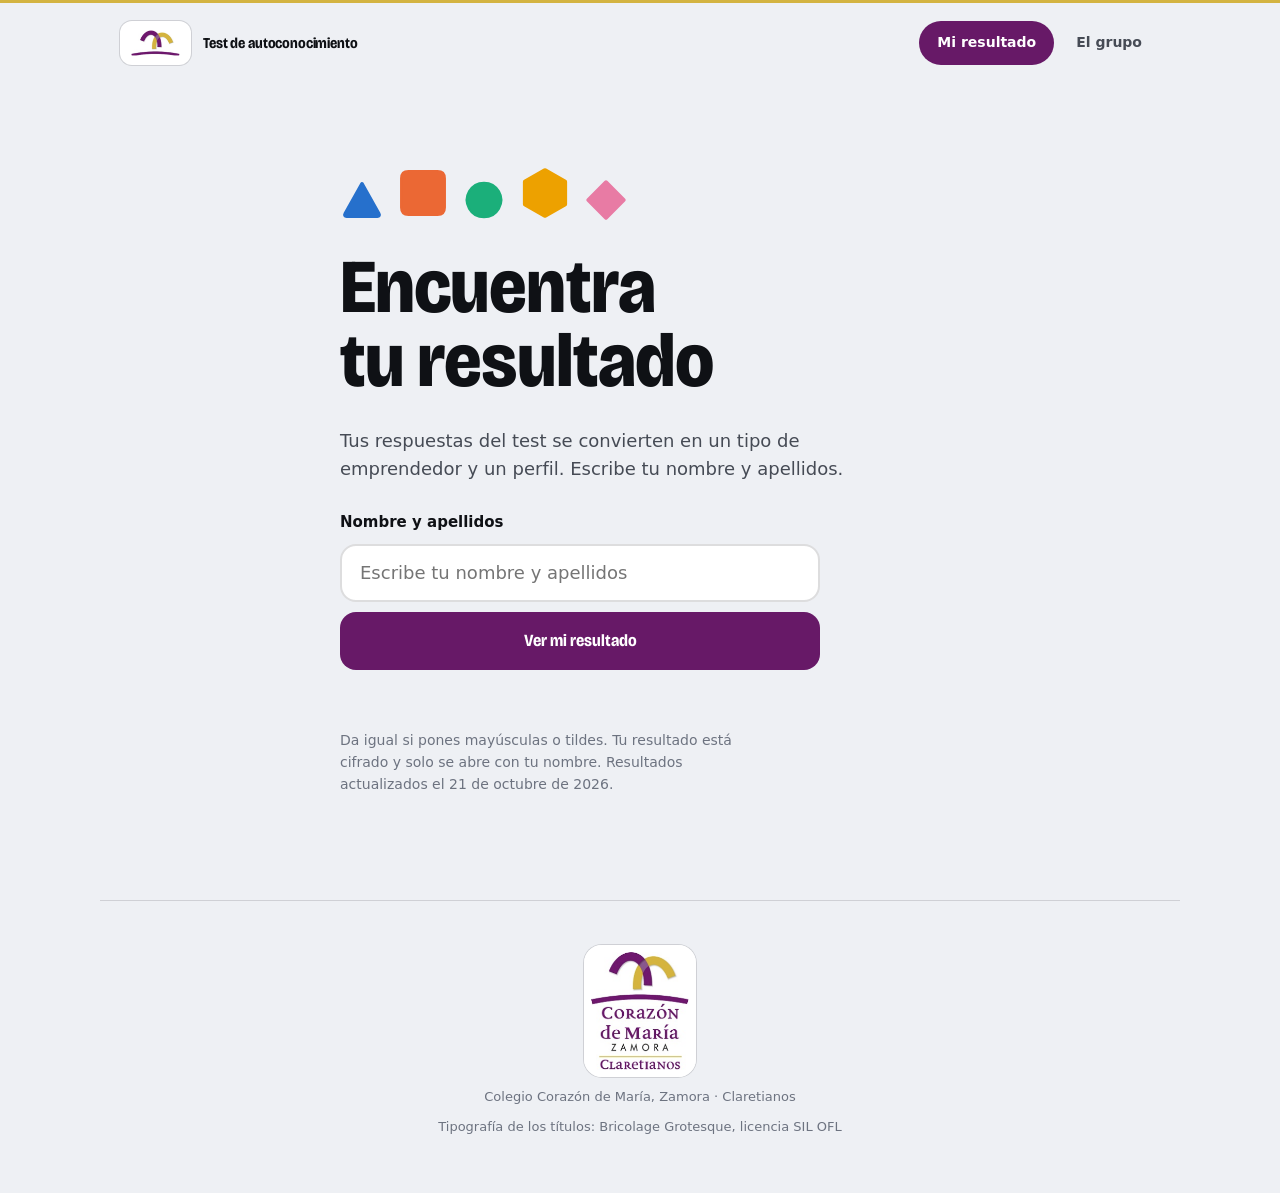
==== commit 46238aab: "Actualiza los resultados" ====
--- a/index.html
+++ b/index.html
@@ -98,7 +98,7 @@
   .puntos .cifra { display:flex; align-items:baseline; gap:10px; flex-wrap:wrap; }
   .puntos strong { font:800 clamp(2rem,8vw,2.75rem)/1 var(--display); letter-spacing:-.012em; }
   .puntos .nivel { font:700 18px var(--display); color:var(--txt-hero); }
-  .sellos { display:grid; grid-template-columns:repeat(13,1fr); gap:4px; margin:14px 0 12px; }
+  .sellos { display:grid; grid-template-columns:repeat(15,1fr); gap:4px; margin:14px 0 12px; }
   .sellos i { aspect-ratio:1; border-radius:5px; border:2px solid var(--raya-hero); }
   .sellos i.on { background:var(--txt-hero); border-color:var(--txt-hero); }
   .puntos p { color:var(--txt2-hero); font-size:15px; }
@@ -235,7 +235,7 @@
       <button class="boton" id="btn" type="submit">Ver mi resultado</button>
       <p class="error" id="error" role="alert" aria-live="polite"></p>
     </form>
-    <p class="nota">Da igual si pones mayúsculas o tildes. Tu resultado está cifrado y solo se abre con tu nombre. Resultados actualizados el 20 de octubre de 2026.</p>
+    <p class="nota">Da igual si pones mayúsculas o tildes. Tu resultado está cifrado y solo se abre con tu nombre. Resultados actualizados el 21 de octubre de 2026.</p>
     <noscript><p class="error">Esta página necesita JavaScript para abrir tu resultado.</p></noscript>
   </section>
 
@@ -244,9 +244,9 @@
 </main>
 <footer class="firma" id="firma" hidden></footer>
 
-<script id="modelo" type="application/json">{"fecha": "20 de octubre de 2026", "iter": 300000, "max": 26, "nd": [66, 33], "alfa": {"blanco": 0.96, "negro": 0.94}, "dims": [{"k": "iniciativa", "nombre": "Iniciativa y liderazgo", "corto": "Iniciativa", "descr": "Arrancar cosas sin que te lo pidan y mover a otros contigo.", "estilo": {"alto": "Te gusta tomar la iniciativa: propones, organizas y mueves a otros contigo.", "medio": "Combinas iniciativa y escucha: según la situación lideras o acompañas.", "bajo": "Prefieres observar y colaborar: aportas desde dentro del equipo más que desde el frente."}}, {"k": "autonomia", "nombre": "Autonomía", "corto": "Autonomía", "descr": "Aprender por tu cuenta y decidir sin depender de la aprobación de otros.", "estilo": {"alto": "Decides y aprendes por tu cuenta, con criterio propio.", "medio": "Equilibras tu propio criterio con lo que opinan quienes te rodean.", "bajo": "Te apoyas en tu entorno y en quienes saben más para decidir y aprender."}}, {"k": "riesgo", "nombre": "Riesgo e innovación", "corto": "Riesgo", "descr": "Probar ideas nuevas en pequeño y aceptar que no hay garantías.", "estilo": {"alto": "Pruebas ideas nuevas en pequeño y toleras bien la incertidumbre.", "medio": "Te atraen las ideas nuevas y las pruebas cuando ves una base sólida.", "bajo": "Prefieres avanzar sobre seguro y cuidar lo que ya funciona."}}, {"k": "persistencia", "nombre": "Persistencia y compromiso", "corto": "Persistencia", "descr": "Volver a intentarlo cuando algo sale mal y comprometerte con lo que quieres lograr.", "estilo": {"alto": "Te comprometes a fondo y no sueltas cuando algo se complica.", "medio": "Aguantas bien y sabes cuándo conviene pedir ayuda.", "bajo": "Cuidas tu energía y eliges con cuidado dónde ponerla."}}, {"k": "valor", "nombre": "Visión de valor e impacto", "corto": "Valor", "descr": "Ver dónde hay valor: en tu dinero, en tu tiempo y en los problemas reales.", "estilo": {"alto": "Ves oportunidades y valor donde otros ven gastos o quejas.", "medio": "Piensas en el valor de las cosas y lo tienes en cuenta al decidir.", "bajo": "Disfrutas del presente y te mueves por lo que tienes cerca."}}], "tipos": {"iniciativa": {"nombre": "El Impulsor", "lema": "Tú empiezas y el resto se apunta.", "descr": "Eres de los que organizan el plan, proponen la solución y arrastran al grupo. Tu superpoder es convertir una idea suelta en movimiento.", "equipo": "En un equipo eres quien arranca las cosas y mantiene la energía alta.", "encaja": ["persistencia", "valor"], "color": ["#2670cc", "#3987e5"]}, "autonomia": {"nombre": "El Autor", "lema": "Si va a existir, que lleve tu sello.", "descr": "Quieres construir algo propio y a tu manera, y no necesitas la aprobación de nadie para seguir adelante. Aprendes por tu cuenta y decides con criterio.", "equipo": "En un equipo aportas ideas con sello propio y mucha autonomía.", "encaja": ["iniciativa", "valor"], "color": ["#eb6834", "#d95926"]}, "riesgo": {"nombre": "El Pionero", "lema": "Prueba en pequeño y aprende rápido.", "descr": "Te atrae lo nuevo y no esperas a tenerlo todo claro: lanzas versiones pequeñas, cuestionas el único camino posible y aprendes de lo que pasa.", "equipo": "En un equipo eres quien propone probar algo nuevo y lo prueba pronto.", "encaja": ["valor", "persistencia"], "color": ["#1baf7a", "#199e70"]}, "persistencia": {"nombre": "El Constructor", "lema": "Lo que empieza, lo termina.", "descr": "Cuando algo se tuerce vuelves a intentarlo y te comprometes de verdad con lo que quieres conseguir. Los proyectos largos y difíciles se te dan mejor que a la mayoría.", "equipo": "En un equipo das estabilidad y te aseguras de que las cosas se terminen.", "encaja": ["riesgo", "iniciativa"], "color": ["#eda100", "#c98500"]}, "valor": {"nombre": "El Estratega", "lema": "Ves dónde está el valor.", "descr": "Piensas en el retorno de tu tiempo y tu dinero, y te importa resolver problemas reales. Ves oportunidades donde otros solo ven gastos o quejas.", "equipo": "En un equipo miras el panorama completo y cuidas los recursos.", "encaja": ["iniciativa", "riesgo"], "color": ["#e87ba4", "#d55181"]}}, "niveles": [{"min": 85, "nombre": "Alto impulso", "frase": "Tu forma de actuar encaja muy bien con el perfil emprendedor."}, {"min": 70, "nombre": "En marcha", "frase": "Tienes muchos rasgos emprendedores y ya los pones en práctica."}, {"min": 55, "nombre": "Despegando", "frase": "Tienes una base clara y varios rasgos que están cogiendo vuelo."}, {"min": 0, "nombre": "Explorando", "frase": "Tu forma de actuar combina estilos muy distintos y te estás descubriendo."}], "mezclas": {"iniciativa+autonomia": {"t": "Impulsor con sello propio", "x": "Arrancas cosas y las haces a tu manera: no esperas permiso ni un plan ajeno. Abres camino y luego invitas a los demás a seguirlo."}, "iniciativa+riesgo": {"t": "Impulsor que prueba en pequeño", "x": "Mueves a la gente y te gusta lanzar versiones pequeñas para ver qué pasa. Convertir una idea en un primer experimento esta misma semana es lo tuyo."}, "iniciativa+persistencia": {"t": "Impulsor que llega hasta el final", "x": "Arrancas y, además, terminas. Es una mezcla poco común: el grupo se apunta porque ve en ti a alguien que no suelta lo que empieza."}, "iniciativa+valor": {"t": "Impulsor con visión de retorno", "x": "Mueves al grupo hacia donde hay valor y eliges bien qué merece el esfuerzo antes de arrancar. Tus planes llevan ritmo y también cuentas."}, "autonomia+iniciativa": {"t": "Autor que contagia", "x": "Tienes criterio propio y sabes arrastrar a otros hacia él. Tus ideas no se quedan en tu cabeza: las pones sobre la mesa y la gente las sigue."}, "autonomia+riesgo": {"t": "Autor explorador", "x": "Aprendes por tu cuenta y pruebas cosas nuevas sin pedir permiso. Aprendes haciendo y ajustas sobre la marcha, que es la forma más rápida de avanzar."}, "autonomia+persistencia": {"t": "Autor constante", "x": "Haces las cosas a tu manera y las sostienes en el tiempo. Un proyecto con tu sello y tu constancia es de los que llegan lejos."}, "autonomia+valor": {"t": "Autor con cabeza para los números", "x": "Quieres que lo tuyo sea propio y que además valga la pena: piensas en qué aporta y qué recursos necesita antes de lanzarte."}, "riesgo+iniciativa": {"t": "Pionero que lidera", "x": "Pruebas lo nuevo y consigues que otros se apunten al experimento. Eres quien propone «probemos esto» y lo organiza esa misma semana."}, "riesgo+autonomia": {"t": "Pionero independiente", "x": "Te mueves bien en lo incierto y confías en tu criterio. Pruebas tu camino sin esperar a que nadie lo apruebe y aprendes rápido de lo que pasa."}, "riesgo+persistencia": {"t": "Pionero con aguante", "x": "Pruebas ideas nuevas y no te rindes al primer tropiezo: cada intento te sirve para ajustar. Con esa mezcla, una idea nueva llega a hacerse realidad."}, "riesgo+valor": {"t": "Pionero con cálculo", "x": "Te arriesgas a pequeña escala y sabes medir lo que ganas con cada prueba. Pruebas, miras los resultados y decides."}, "persistencia+iniciativa": {"t": "Constructor que da el primer paso", "x": "Eres la base firme de un proyecto y, llegado el momento, también quien lo arranca. Constancia con energía para mover al grupo."}, "persistencia+autonomia": {"t": "Constructor con criterio propio", "x": "Sostienes un trabajo largo sin que nadie te empuje y a tu manera. La disciplina y la independencia juntas te permiten avanzar solo."}, "persistencia+riesgo": {"t": "Constructor abierto a lo nuevo", "x": "Eres constante y, a la vez, te atreves a probar caminos distintos: no te quedas con lo conocido solo por comodidad. Haces que lo nuevo dure."}, "persistencia+valor": {"t": "Constructor con visión", "x": "Aguantas el esfuerzo y sabes hacia dónde conviene dirigirlo. Cuidas tu tiempo y tus recursos para que el trabajo constante rinda más."}, "valor+iniciativa": {"t": "Estratega que ejecuta", "x": "Ves dónde está el valor y además mueves a la gente para ir a por él. Un buen plan con alguien que lo pone en marcha es la mejor combinación."}, "valor+autonomia": {"t": "Estratega con sello propio", "x": "Analizas dónde hay valor y construyes tu propia respuesta en lugar de copiar lo que ya existe. Tus decisiones tienen criterio y una razón detrás."}, "valor+riesgo": {"t": "Estratega que prueba", "x": "Piensas en el retorno antes de actuar y no te quedas en el análisis: lanzas pruebas pequeñas para comprobar lo que imaginabas."}, "valor+persistencia": {"t": "Estratega paciente", "x": "Eliges bien qué merece la pena y lo sostienes hasta que da resultado. Piensas a largo plazo y tienes el aguante para llegar."}}, "minmezcla": 2, "preguntas": [{"n": 1, "texto": "En tu grupo de amigos...", "opciones": [{"texto": "Propones y organizas planes.", "tipo": "iniciativa", "frase": "Eres quien mueve al grupo: propones, organizas y los demás se apuntan."}, {"texto": "Sigues lo que opina la mayoría.", "tipo": "persistencia", "frase": "Valoras el consenso y la armonía: aportas estabilidad al grupo."}, {"texto": "No miras el chat del grupo.", "tipo": "autonomia", "frase": "Llevas tu propio ritmo y no dependes de lo que pase en el grupo para decidir."}]}, {"n": 2, "texto": "¿Estarías dispuesto a sacrificar placeres de tu vida por sacar adelante un trabajo?", "opciones": [{"texto": "Considero más importante el trabajo que mi vida privada.", "tipo": "persistencia", "frase": "Te comprometes a fondo con lo que quieres sacar adelante y aceptas renunciar a cosas por ello."}, {"texto": "Es necesario que haya un equilibrio.", "tipo": "persistencia", "frase": "Te comprometes sin quemarte: cuidas tu energía para sostener el esfuerzo en el tiempo."}, {"texto": "Priorizo la vida privada sobre el ámbito profesional.", "tipo": "autonomia", "frase": "Tienes claro qué te importa y lo defiendes: tu vida va primero."}]}, {"n": 3, "texto": "¿Tienes interés en solucionar problemas reales en la sociedad?", "opciones": [{"texto": "Sí.", "tipo": "valor", "frase": "Te mueve resolver problemas reales: donde otros ven quejas, tú ves oportunidades."}, {"texto": "No.", "tipo": "autonomia", "frase": "Tienes tus propios intereses y prefieres centrarte en lo tuyo sin dispersarte."}, {"texto": "Solo lo que me afecte a mí.", "tipo": "riesgo", "frase": "Partes de lo que conoces de primera mano, que es como nacen muchos proyectos."}]}, {"n": 4, "texto": "Se cancela el viaje de fin de curso porque nadie lo ha organizado a tiempo...", "opciones": [{"texto": "Propones a unos compañeros organizarlo.", "tipo": "iniciativa", "frase": "Ante un problema actúas: reúnes a gente y lo organizas."}, {"texto": "Firmar la petición que haga otro grupo para que se considere.", "tipo": "persistencia", "frase": "Sabes sumarte a lo que ya tiene impulso y darle continuidad: ayudas a que las cosas sigan adelante."}, {"texto": "Te quejas en el chat del grupo de clase y esperas a ver qué pasa.", "tipo": "autonomia", "frase": "Dices claramente lo que piensas y pones el tema sobre la mesa."}]}, {"n": 5, "texto": "Dentro de 10 años, ¿qué te haría sentir más realizado?", "opciones": [{"texto": "Estabilidad económica y horario predecible,", "tipo": "valor", "frase": "Valoras la seguridad y la planificación: te gusta construir sobre terreno firme."}, {"texto": "Haber construido algo propio que tenga tu sello, aunque el camino no haya estado lleno de rosas.", "tipo": "autonomia", "frase": "Quieres crear algo que lleve tu sello, aunque el camino no sea fácil."}, {"texto": "Ser reconocido socialmente por tu trabajo y contribución.", "tipo": "iniciativa", "frase": "Te motiva dejar huella y que tu aportación se reconozca."}]}, {"n": 6, "texto": "Un/a profesor/a dice que un ejercicio solo se puede resolver de una forma, pero tú ves otro camino que parece funcionar...", "opciones": [{"texto": "Lo haces como dice el profesor para evitar problemas.", "tipo": "persistencia", "frase": "Respetas el método y la guía: sabes que seguir el camino marcado evita tropiezos."}, {"texto": "Pruebas tu método, y se lo comentas.", "tipo": "riesgo", "frase": "Pruebas tu idea y la defiendes con transparencia: innovas a la vista de todos."}, {"texto": "Lo haces a tu manera sin comentarlo y esperas que cuele.", "tipo": "autonomia", "frase": "Confías en tu criterio y pruebas tu camino sin esperar permiso."}]}, {"n": 7, "texto": "Te regalan 350€ por tu cumpleaños. Lo más probable es que...", "opciones": [{"texto": "Los gastes pronto en algo que te apetezca.", "tipo": "iniciativa", "frase": "Actúas rápido y disfrutas de lo que consigues: vives el presente."}, {"texto": "Los guardes todos en el banco sin tocarlos.", "tipo": "persistencia", "frase": "Eres constante y prudente: vas acumulando poco a poco."}, {"texto": "Los uses para algo que pueda devolverte más dinero o experiencias.", "tipo": "valor", "frase": "Piensas en el retorno: que tu dinero y tu tiempo trabajen para ti."}]}, {"n": 8, "texto": "Tienes una idea para un proyecto que podrías empezar ya pero nadie te asegura el éxito.", "opciones": [{"texto": "Esperas a tener todo muy claro y a que te den el visto bueno.", "tipo": "valor", "frase": "Quieres bases sólidas antes de moverte: prefieres decidir con información."}, {"texto": "La descartas, porque no merece la pena arriesgarse.", "tipo": "valor", "frase": "Cuidas tu energía y tus recursos, y eliges bien tus batallas."}, {"texto": "La pones en marcha a pequeña escala para ver si funciona.", "tipo": "riesgo", "frase": "Pruebas en pequeño y aprendes de lo que pasa: así empiezan muchos proyectos."}]}, {"n": 9, "texto": "Hay algo que te interesa que no se enseña en clase...", "opciones": [{"texto": "Buscas por tu cuenta recursos, practicas y vas corrigiendo sobre la marcha.", "tipo": "autonomia", "frase": "Aprendes por tu cuenta y vas corrigiendo sobre la marcha."}, {"texto": "Esperas a que alguien te lo enseñe o te lo ofrezcan.", "tipo": "persistencia", "frase": "Aprendes mejor con guía y estructura, y te gusta hacerlo bien desde la base."}, {"texto": "Lo dejas para otro momento, cuando tengas más tiempo.", "tipo": "valor", "frase": "Priorizas lo que tienes entre manos y eliges tu momento."}]}, {"n": 10, "texto": "Tienes que convencer a un grupo de que te apoyen tu propuesta y no todos están de acuerdo.", "opciones": [{"texto": "Insistes en tu punto de vista hasta que se cansen de discutir.", "tipo": "riesgo", "frase": "Defiendes con convicción las ideas en las que crees: los proyectos nuevos necesitan a alguien así."}, {"texto": "Preparas argumentos y datos, escuchas las objeciones y adaptas tu propuesta.", "tipo": "iniciativa", "frase": "Convences con argumentos y escuchando: lideras sin imponer."}, {"texto": "Dejas que se decida lo que quiera la mayoría y no defiendes tu idea.", "tipo": "iniciativa", "frase": "Valoras la cohesión del grupo por encima de ganar la discusión: mantienes a todos remando en la misma dirección."}]}, {"n": 11, "texto": "Realizas un ejercicio y no encuentras la solución correcta...", "opciones": [{"texto": "Pides ayuda a un@ profesor@ sin buscar el error tú mismo.", "tipo": "valor", "frase": "Sabes cuándo pedir ayuda y aprovechas a quien sabe más: tu tiempo rinde más."}, {"texto": "Vuelves a intentarlo para detectar el error.", "tipo": "persistencia", "frase": "Insistes y analizas hasta dar con el fallo: la constancia es lo tuyo."}, {"texto": "Te frustras y pasas al siguiente.", "tipo": "riesgo", "frase": "Priorizas avanzar y no te quedas atascado: cambias de frente con rapidez."}]}, {"n": 12, "texto": "Te quieres comprar una sudadera pero tus amigos te dicen que es más fea que una nevera por detrás.", "opciones": [{"texto": "Te la compras igualmente.", "tipo": "autonomia", "frase": "Tu criterio manda: no necesitas la aprobación de los demás."}, {"texto": "No la compras.", "tipo": "valor", "frase": "Tienes en cuenta la opinión de tu entorno y decides con prudencia."}, {"texto": "Preguntas hasta que alguien te de aprobación social y te la compres.", "tipo": "iniciativa", "frase": "Cuentas con tu gente antes de decidir: sabes que los proyectos se hacen con apoyo."}]}, {"n": 13, "texto": "Estás haciendo un examen tipo test en el que restan los fallos y no estas seguro de tu respuesta...", "opciones": [{"texto": "Marcas la que crees que es.", "tipo": "riesgo", "frase": "Asumes un riesgo calculado y confías en tu intuición."}, {"texto": "No la contestas.", "tipo": "valor", "frase": "Calculas el riesgo y proteges lo que ya tienes."}, {"texto": "Se la copias al de al lado.", "tipo": "iniciativa", "frase": "Cuando dudas, cuentas con quienes tienes cerca: te mueves bien entre personas."}]}]}</script>
-<script id="tabla" type="application/json">{"5ffde4fb4cdd":[{"s":"RQekrJY2nXU6qKtI+Q4JKQ==","i":"KHlPKUg3J6/Y3wdt","c":"B3CAakJ/44b1dRkJRLa7VPXq2dZkb6LgyjGg8HW8kox6GhwbgVXKxJtFnhPgB2UHDlTZ74l5E8t9+CttaBHB8mUyTxcjxjzWS2xjIsoUIkntkUTjxlWd51hmb6umhUwiR/b3RqmqQXgC/fnRPUiSwskZFCi1RflsyUYZhVXCDkKzJfOs+LOIQqwV9aRBUOG/uHBS5sWTUmFU8riHR9HW/3FVDT/jihcO07BD14pzI8Fw9FJkGekiUUseyvsPftfO/VLMaCPrmpf0I+Kjj5mxLhnKXrU+S3xGZZcTf59DHU9wXHeELpkKtO0Am1TI9739JmqPnE51xVomTtjDNcZhw12An1nZonz2EddQmHxKMVixvMCrc4JqTTVCfOw3qeA8ICVsGFdguFGpxqJu/G6c7m/tVhu056W6sewc4Ub9MNvKVaUDYXgf8XCPon34dteIKAvXo20M3F5SeBMOsa4="}],"a811d6f18809":[{"s":"qGCYK35ShB+W+d8JXKMYFA==","i":"kIrqeaMKIkJ8N4FH","c":"k+OsF5bP4xnDZZknYh7mzG56gsyzKe9pCEv9CmlE9AYqYlHe9TjsDqMaPDhMGpY3TcaC6Z4oGgGeMuqfn9DEwGHpUvz96ES1sBT6rcM/9AcTG1RedyZTlgU1Q6mLEWOm8hgzzqJppVniy8kit6dllmLzRHlTQ+JlFXhyrtNLnPZ4XMNg3a6v//ZqQRY4Hmi46hRo6aqY7p/HQYtudB1TvAVhUaMEJKCpddfv2aGG2YFmeCMLx3PUd/qLzvRljO21yvKX6OSMEe1q689diDPzX3zRQWC8PkD8A1jIY0PeUS2jYjIVKMi17DbMeVe+fmQrj5AJayUTPtnScCqU+WuvLPPQzrICrG/KDbz4I7xDHcZu6DcEkcz38smwWyU/WDWjd9BispJG5PDH75utnktJXd4dg8oy9I8SbGBJkCE8h0pFM/7vTXEo0Um7hhL+K1w70Am/BNHXHtRox2NmQYE="}],"8c791569f079":[{"s":"TLlU8YpjX5AzhkygXIvlbA==","i":"TxxJIPqJHeQ3Ld2K","c":"tZ4Vvon+0U+yFdJuSGx7j/3RcM2TwiUrP37LJmZAOBBlKMqY9pg/MaL3g4mCN7vVg7XjYqZdVHhQBk43vD5fVOds+Kk1mLDEAPb2HTVSSAGFTBYJUHU2SW2qEZCiAnh0B5bW+86EPgW4O6URgRak5lri7IZ2Kqk8c6qlC5qXQP+RX1cAVtx1DRVZfAre/y9IGQ8b7LkHcLPyQCPvztpOl7aBjlLN5EAV3AysPVs5m1YdmMHn1ATCLj963lRyJSbu9CFhO/gkjgP2ofTkj6XGUfY+V3Oxdp0Jmm4dLH6g0kTeKCzZnsY+pnlb2ZTZmTv+MECATuQDC8rFtLRkeAjB8ChI6wY4KSFyXh7GQAwniU9VTIWPI/slFfvJUgE/P5j1R7pkUDMA2dBU3/YyM/s1eToSn9VwjRnKPbiDDuaS6MZxOE0n4kLvbyH+a69fJhQ4B1nAof3X8dkG1luDqtM="}],"ed59f4c85192":[{"s":"QeG+9eNF4D/HRCBDyDQF7w==","i":"K1kA3f1/EZYHypxE","c":"8t/DElorCfgeilxMms+5nMFxYVkHSAWH3/daoDtBckluvFlYjMTjZ4DdAawcM1rvpmF4EismEZ+ZTWkOo9+oJMmNuujjojtwGM11y0Ndt0b4ukMJqQDLibtNNipktzcnsVjVYAAXN8PzqH2+4ahTMs0ht9GVJqvBF1G1AT3GDqjDTSSFSpO6AZzb6Sa86w3XdMtLpU9K9ZbX91WB+RO12SSggRNsdmda/GFgLn8XtM6E6+EDSNASK6C4nwOZ1/SEW91hryR2sHpD/FQsvyArFFOVP0Hb4gbP/3hVB+glpPLC5aILPvr1PBGgI5kuM8W8udoP+mIAsO05aShs1WElTE26N26qBbJNmXev4u5G44fQZ9JqekXy4eBdY7B4x7ZMLTm8SxVNac93oaD11BFNHjWUVpl6yVeOA/96RPUtkfgiAA0zpeUm0qZ2WmoCzzYwNo6PxSjy92bFJAjBZnA="}],"95f9ff0d1270":[{"s":"BiuJSztvSjGsCfWxf72P6w==","i":"Ho3NYwPKUzObaCbz","c":"A38kqDNXFO/c3ZpZBCf+FNNMrPRVFaordEsGi1X3wd733ya0S2DnNcPfdyRmNlJtjvF20xrFDSsvdqq2KdXMFibs+7mo26u5R3sRR0fMcX7zNVfql++5ydEcD0OMw1zCwmuw6+HPswq4v2WL26cj4Fd917gzMIvtrubNDAAeAt6bXtZG7Qxb9YGrbPgWOhjTu4XTpcT8f1rpd/epn71pJCsH/Xr4orOlUVzEFShrPj6YuOmpE8AzKMYjMysucOCLphws3ckEN6I0gwAk9CAd8LH7TJa9JTXdEkeSZdcQ54HOoX0PEGpUJ7+Rd42GJGHqfN4d0cmjUkZXl2iKvrbcLaOpdpuFW7kXh/yIDDuDskhgc9+IGq6x4Vi/jayuYKTO0DkJZTjqhS9JFMAsheHflbx4"}],"b2e1b48fc37c":[{"s":"8m70MfPEtdL12X16Mf3StQ==","i":"+VYj/pdsRrU47AQg","c":"qYe+KnFphE6tCZtrOmgama9Z4gDCdrKzjPPloPw4C+RscADBn69torlee10XKBZDvzovT4hoqnz2nVMRahi3VeAdbqCMFes6AdfoutLzoU5yFcp1msnD7fTO7/hK2LQ8u0ECHAClmcFrnbh2TYMvQy2qVSP/wd8BTImHO/p3VOqeLnL4MpV7Xk6vXaV4IcqfFK20dVT4tL/aryjujKxzh/PnvF5ai4JgtF9nonAgxiiO51pu3cL/1LuKuxn8cl95lvvpuqQkIKx6Dj16+jabcdpcVnm4bK//5VwYVXU1n+0HiFxo2U58sQha78DWg6x6BQ3EE8P1ljNlpAY7NM7JGA+GPTC7XOHdN5CkG9K13wmD1dWXo6dDtx88LGuhGRD7tWszXvYTpSrLketTw/G745Ix"}],"0ffe3e9ab2c3":[{"s":"Vdyz4EryiZwf61ts2f7/sg==","i":"EnMlmcyD1ltunEoz","c":"s4+zN36jbJTbyH8ZrdGBK237lZZedMsF4M8YXE+0QjHApJqgKgVGU2OPU8HGLtmw88+2HuIYY8W64LG5aceMJXeH4EOFZEb1Pc9lplT6LpwXuZH0XCRqkZoG6NTke/jH5Sm3kEi9sbZ2wHFS0BLwrENe7aJqp8GeNrzeBPJ6H3Nmd0UdY1Lx+6fv90e2VMFe7oPMOiY98X2GIc5gSKhYKKeYchBTuCoOjj514VQLWkYPyE3w/ilqD5OFNJ78FDWGZbS56jImvTHPul1VIZGI82ZTCWR0l7/ciFPmEzp5lYr3UFVmUVzNQsmFNl3GoyH+iMMDJis1kNt2icQWOSe8XZ/rfPJEn4DkeflD5amRMCfvwoSrlqAEGdU8yIBq4FYng+xw+dM1zvrJDQxMKu/CClp2"}],"1ca7300529f4":[{"s":"0PGFoQnSAnpfpjLBHRszHw==","i":"Lz5WcBBJdbQXdDIW","c":"Pp2c1U58G9SMO+n/bkRHdJUiOipKPEisCjPJaF6J12uB9nOSvQH6g1GGAX2//6GAErLqjrbpFTBw0AAJDdw9cki8aL6JsdC/[base64]/5K/6UZMpmqH/ZxLi21Y8+dcqfyKrqzaUBrM4CRe6fXcCNmmsfVJeHkuigbafkn/fA4SZ+BN1/Gw16BO9/Aw/KoH3F+rif"}],"6eec56b9baad":[{"s":"fR95F/fBdXd08+eyAGHXOw==","i":"mjV0my9INQBVQ/5B","c":"tsuMfw8Zi1oohiSS8rJbDTNP6Niit1IqUIsyt7VBtZVCHixJIYAxMTxrpkf1spfri/e9EQwLBvOGLe0kg0vXO3pZChoRWPRhalyo/p8bMyXnLrVc6Q3XmnHUphOXHNv/[base64]"}],"e3be6ef64214":[{"s":"f4WQl791CdpdQbe7Ci59Bg==","i":"+P/ejAsRuz+amT6Q","c":"UubsBB4UeafPXzfiLq/[base64]/ekdbfX9wIZtMtWELaegZpmn9kMvZTkCq2kTKK5/qUmyGdQTGmUsjNpYgBqc4YPTLqpUerFymUL8RvdEnQr5VWB9Q706X5SHKboA0RlO3XZQN5dgptTAzHKA/HOO+q5WtX9+TAL/FuqnF9yYLW/jaQmMBnfqjoh9nqz4Q+QpZoxItmNC8DyMJXWzb//IPzvL3k="}],"a930dff73ad6":[{"s":"Jp9UX+aNr7JP/7f+rnuY8A==","i":"syD8tmw2efraw480","c":"mcnINXWSAvAUlaiOJboipxumGUTG24XXAJDGtupqR2ccz/mJ89ZmJwkPBAWKgcUOcDchQvdeThbwTBWuLTB5/uNV7qnyPjRmbA0x3fLn62t8RPZRZ12TELoWj1O/wOZe/iZ4JXabksOBs2lP3+e6i/mi2vdYeV9fW/oL1jonJkVgJCeMySQQT+LXX6Uo0D4J9lB8wj9aD5PH0t5GHpI4/r+zd5DT16bOlq097+14CbRljN1wsEc4G5RbywQDd+oJKCLr9V/F58RfgTabm3jxR/ICWvJST+cn5pKdF6LjmgOkxlZJMLRr4BPm6gXIgjx6YGejRResjmp56ylJsQsdYtYhISzembCQzZ2zH7LWCH+ef9kTNkVccAW3VLC5mZulC2k9X3vylGpftaWkISA+F6nZZXmbMWA="}],"a0cbd4d15f0c":[{"s":"Sld6KgoPXFXY0bCNtamahQ==","i":"liv0KYe+Fffd+JvN","c":"BG2Cmevv5cJyQdE0p2PxAJxPEl7W/r+8FGXW5w9O/mQEzsQ2bpZBJNIxRf9d3dyUG9Y3+wfxj1DyOyCKplm1C1d3nMJpZHFUTh7oKUCHAURv3V44YC9fBnO3zjl5ta+hA4f3QzD2E2Mskt76VMOQUIywYAlgHZ7QXrO6NZhQ5CNHLjMUknBsSgMtO52dJ2skBn+n14e5BNH1DH/+MOtRpGk4gfzYcpskXqGDyEd6x7Orixoz6cujFpz0RiH+7qPEivdwTSOYWMPH5bTvuO1tHZTdUDjfvSZL8UiQ0Je7vGNt0enH4fHV6+f3vU2E+Z8NvdflKBZUyHudfsWHMMWp/SgZnxb3UWj322Zu5YQbaZTZmj5Lh3ijdXaGcNboP8Y/CZmlmct/LWyLMQUZbXJm9Mt8cFLiEMM="}],"bab5797cacba":[{"s":"KxDQ9XJkWN5gkedE6fhR4A==","i":"ZEGrBhqAIf4aoqfB","c":"FdloJjos8YdGfx0r8e2v9jWzhvYU4Hgiq4hQB82YOpkaenZ/j2IVH8bbvBqINFsP5yJcEsphHnfFpnUXVCZULPCXCF0RU5BgSR30tPtS0ed/APS67/RiBrrS/Yq86Oz3HRrM/YHTNmzhmov8u5g1P55degmJGH2dNQoEtDwmUIgkkgh/t0ZHYdOio2r9r31oMxSfpGle9DHq6HFWAUoJmkP4DJV/1OdVeNws+rNr23WmpV8P85zwUvUC21qIzw66TpDCJ/AD1OXldUUZmx3PNAv3PZlmmohLWMQhvzfM6FHe8yhUU/yLKS1jUoWgtE5C8VtlwAitUwZeDCFITiG1sEyjiW5DuP4UUbx6g2aRMqnRHOOlhWDQioMIx21KxCb3vznFhvjnvp0SG64PxJ+MmnEyStWdD+4U5MdA7m7NlvCnes/jxaHk1GGRcIEGMnauf543AsUHqkkd5+MYDDxonm42"}],"789699328440":[{"s":"lTE12+3OmfPjyRh25am7ng==","i":"rXwIk9mGZ0TXtU0Q","c":"Q/PMu8780upouuQi4jLbsRSqyTtRMSj0FsB+XcLh+0IaZFgPxysMqjumedVOPIpRF/fb9BTR5QOi3OSn/4D/JLE/On9pQMQWZhnihY3+vYixEF2BFPET2l0WhTT/Z7JUcfYybDYJMHGvXQnn94oQyI1d5stmqxHidQ/iHobl5uhuStXXd78YonT3J/ll5b6imfWtF87Lx5np2PUtFhbtF0mcolQOkQBBCE+g36icinNZnH9K47eDbC1GqG885DUE3fwDIYe+IsSBmqh67IxBFSEsAQKj9/QdTpeutmjE/c2nFr+F0IhGzlqa7UNAwLzOPj2IEy9e/6MrGSoObavxHZRzKkEmD7rsDv946DHDd2mm2tHpUs+7U0lJI49UrMTL4KVmtnRwfioPwrk4n97cueOdQ0HEmhRmCmkTBKmAD4SQNQf2FV331H5F9HunmKbOPfEYogpX2xZuQTpmlAbUoplx"}],"b86775b23ce8":[{"s":"Ykobp27CRUBu7oVy1JpzJg==","i":"LkRyfohjAwYgNfo3","c":"iH98y1RWciOKJQJsBFochxATBPpKA5NQ9ODVLNnFofIPGIiRcEo03RXfKvwPS+TdoEt5RUTLFpkUjafC4wFZ8T599y771FWwv5TpkV3RZiWdTmdfw+Lgc9WWYsRvCNHlW1lT+ztUHdOuOIdxJ8WeFUj3N8/vPwfwDvyWC4uo54sCOCoIfBEwC+gPXOzuLnSvvp+a4msG8nlrcjz5HVrI1OYu0bHQnOhBPU/fKQ7yqGiQWM9pE4BaXM79URRqwU27cemx5VAUnXc+iC1yvcCUVV2rol+3xsqISITBHykc5FZDZiR/VUFNmVSU92i1EA/T9Av43G7YSbVqtghdHArOAHuk0lMnOqc1u56Dmidd7ggc6CPeK7uAmS1c4aPG3Al0cfHKXQMfinIBjBZgW00NSCbqgsXwfl6EsNvHcZMIPlm+rUlFOvg8XrGyqi8nr/ydygDiuU3TeIUOgPJsPAuwldwK"}],"39043e7b0754":[{"s":"Lcvvf/1bvHL0pJluSp44tQ==","i":"DSSSA4lEEH54jJKr","c":"UGVug49gEqoqE7EIEhhYnQZdiFl5PnNdxiH8QW715er6wYg05jDm6gSm0N9b8Eu3Kyggy165AYF0HDvznc158Y44gkmY8FYNmnavPv1UXVypajvX8qoNigJo2YPdoH5CQPA8VPRKUamKzMMWZx+vhzzV1ZHq+zDnT/6ZqbSFdkLIZv9ktPbHTINg8BiUs+JN+H62OuZTJ5NzucW60myMc/+qm4GFGEN8olzzfzoMSKBkierRB+Ywirce9L5zxgalIADxmLE4YQK9v2zlQKVg269nTK3q/frZ/wIt45TV5rPGQvkV7lTFNPi3k5S0gFQIZbkQ0MUvFqsTeGOcqoptHCaO6ayu+r7GFmvuY83/Bj59XwpBez1sf8BCYeSj353eL2VJI5EpOv6zoL0jBvTi3lxIE55VYeS1l6qv0EA1ciLUGaCyBPtD51LA29w3rIwaeSP+pnUcDwJ+OCPs/KHhHSsR"}],"e3529c4e9e7a":[{"s":"OKP/8bfQls50sSDzk02ITA==","i":"T5fNZMa+ykq9MkjG","c":"+hFaq5HabHKA+9Vyq9CV8hILOXim2SaB1PrWlL+09sU6FGxFjlbWXUrR6vZY8+wrAeaOEdye3f/YDlm5JHlv08hDIpY/KANPyMlLsv4lbLnu1hGk8m5s8KGk79Ysf2IN9wVUoubHI5Wee6QX9wFw61r+EzEdm/jsheBUB34MiHeSZvMZVaWBsVRuTj0XjS4/QXNUFEtWH5UHjDAn5XKa2SsRzeRMnWplWboVwpmeQ4iWQNjV+/mfFZD8+Kqj/UaEd0+ZNku4B5amKuwJNThxhMjXB+SrcjFIDhFr+TWRNTMWxA22QIBK14YIGg76sjwNmikqda94J/+KCa6s24RNzQl6dXLb4KV11ZW/9Y4HbZPEKvNSGkSXsvKDdkApKdUKTIbeaxAdgVwBXIGne0ZUuSo="}],"df4a189a4a72":[{"s":"2bFsFkkGKBvzdDsrUN0oXQ==","i":"dMSWJwR0auVly0mZ","c":"AHtuyVrwvEYkJdcCd9MxUIIK4727l/LsVFim+ZdVwfqGGLltcZULYwsZcGyocVJG5wvyUKNx8BELwyZeWRGeyitmvlbD8hpdIgybv90lByn+T3Ygurxnn+PJb/pZEREKV9tzJkkgpLfJUZaD39TKFmmX9UThMOQTUtBV8k+VdCu2Xpriy9bQSvETtk6xrGfwhkpP+fC3G9tqnq0L5hrHcAbYxwZcoXfoIePT3cmnXf9CPVY8OEMxoOuMwaK/UvMetzM8LUZ2WDsA5+Mp2quiqsXXWwe1Rz7XtSVAf4+cVmL0YpwECIHApt1JJCJiREW7Y1h2NuMXrjyteHNGYb76ma5ijK4MSl/+qvQmwUKAspeFURvKeLz23CWqbWz9CNRWif9H5ZESA1NrfKRmAOdYsI4="}],"00ce97e7e509":[{"s":"XD6rz5jmYZSfo6M5pwRA8A==","i":"VvK68Oxff0Vi9qud","c":"G5J1oDKlRbrK9HnuOzSktAyyYTZND2I3eM/asvG+6FiNaM63LB0NnZkCQsXvENuQlgc+bVrZpwLhLFMwuhXk05hT3kpLK+8G1NmnIpJMlJlMvaIjxpgByQv+XBCULbxLJ/FK2FyecZQ3CSG6vHSPqxASM/hv392JBhm9BwLU7zKTmC6vgfG9Tb2ahypLnj8L9VOzCU9aWCZezTvmQcQBJ0AoK0kuCXkFaceouPuATjFZkmBHZGTSlgGuMOCVragKVm53lujnSAQB38yRpdgQeCwFtEj5YrltW0OpM25/3L3jpyc45X+fhhouh7EgjbbcVWySw0hVmv9AikCKEyUT+7vwnAqTDe4rStoFToti7WLf0UHANbNayhwVazD0r+BClTpg/gUv3BR6wEPjITSLjJM="}],"7eea9d00c693":[{"s":"HC2pXtzMf8RoBhG/oSRHDg==","i":"/BSo6XeIQkWPn8dl","c":"[base64]/v03SidjXx3Q2rttlPCSWhZexVETIwnUPWdZKIQPHK47YMe/EbNfffJ8kJ+MVMBrP0oFfFhcfcfGNCHdBORicEI12V6HFCxVGC4UE/FDGVBxVkk="}],"e601b4e18579":[{"s":"6EDm3hfTEiHrHwMFSWhslw==","i":"V+n11GQJ6kRFX7sV","c":"[base64]/xz5e4xmrVykTqiVjr7JX0bHpKWE9QtC6oIbFlMdaXIbLQYudYapCuZgqA63TyQ2P3+DOtv8kZJz+jDU2zh7eT4d6Jx68dXSKBTyAX6NG/bXSZ++hz6ps+4Gkjb2kdGlr6f+pnkhJToUUmHmPsWnwJxROtaADR2r8Unkxs1LVSH1bwExkg=="}],"e626e8eb476f":[{"s":"ZWaXPGnDG1RftItoasCI3w==","i":"UhpECuM+WDUTUPPl","c":"1EjNqOfiAFvzwQZ4voMLCaYB4Oz3HccDrWR2a1VbUj+inclPC4K41JSrYt1PeW5rp0utLXX08S76gciq/aLvLkBvSZMuuxMQk7zxLnVK5ndPjudex/ihyaLVVyAFQzcPlbnLUb7z/Zt4s1ZFCM392Ykz9Qr9Q+ApgZ1WrG1z9qKv8oYb7edpjwWJm83Hx5DQ82kxSJP6PgeQo645qNDVNf2ntcDZTAlBfhBmtojpQ3J3gQbZSD2sJ002MqglgiWShXUHpV5Hfpz3Uk7ZMvTd/ChbRQCoBuo+FLJvZgwc0v2sR2Ruwx8MZUi9ijr8Ba5QFvsunuq7LrpIz22mGuqVcehb9c1vGDaQnH5kq5Q5fhLBIcArBCy0Rway9D65wL2+liO5yjUVvE9uSpCQ4/YbawueZGXMB2+X9lCVjvl91d7lqqFsHBPsGTDIRImKWdTPLtT9ZUXFuQ=="}],"65b68d6ba801":[{"s":"AruGGVJ4O3qyHwa/eoloBA==","i":"3VX6dkGpluA0exSM","c":"alEO/100EzfzJEqd6PsN2cQ5FroCnslxYfvpISeMdrx2rAUfrzgYhQ/q6izPSazV3c5S96Dx7tTSMZv+GNtS9hkoMqk8VXFdDTVj1/ziTXgDFZezeaINBVlrqxxC5jmVVDBMfuc+5gBkGHkax2Aj9v9EiBuCuAKqxgL6oeJY+lKSq0f8MOn0KVqgFBFofvAEhvXfYBULPWIN62VSUaWzoHkXX/WfhBzvuiPqV9h32SX8HWlfz1KRr+ujzsepEK+bs5dqszmnqx66OyqhqUJEVS4Cg8srf9QI6EKG4YK9t132UW3n1vx+71IGc083uLEUojRxcWJQnJJUKR+patSCPKV8xMcNLMtYJ0uEykQ3A9sP6jNJonn29NJSbeAv3+Duk0tYw2ao4r8+KZDlNzVkV9i7iCgXUiR/qlqTlUCCK+b6XwdO2jx6nnmiwEQf2vRbQMUY867lcw=="}],"76e9667a07ae":[{"s":"Zc2ta+Pf+Ii3qrqJpMFYhg==","i":"uGIuJTaan1Rr7Jpd","c":"fJyCR2qNb7U7dTn/Hq+lhh8uWpgCTMKYKpp7hZagIXxBKOBBfXjMpnn0+qkRdfCPc6U7S8Yo1pJ9Yyep8tBYCO9bEoonZBxneUkOYjjEgCUrtTUnSJrXDyIhaDE2HgtF7croAxQFtqqR1xevjO6YJ/Fd4lLuhoOu1ByeGyFXWR54QFeOI5aerR6jb5/cmbnNQD+zx5nNZPiLNmJviuTJXEAB2IeaHUiOXNPCliZRnzzreH+DvNTWmFtYMOmhZ1S/IJlbP0AGBueNB7umZqbTWGQpTvJcGyZzUcJKM5LwrX/1l8HT0k65iDmPdNR66WFi3Gub40cd8i5IVY0UW69hRb73HH0kUSgLzbwI2PkWBXIDYBw3mZHJZpbQTERnMbBJcAXC8vQ1x31WpoS8hPGqo++uRyOKp9atekbM354yRbWdDLtT7N1mjQBMfNQcOoCEcXYGH3FB1A=="}],"d502837befc8":[{"s":"RF+Qp35Hfi1eBHT/sNBV0Q==","i":"j1eSEgpUJTcuwi4O","c":"X93X7YXb/JwtwxBOVdmppeyzQUwdglciGlVAJ1hAxHqJO67YQp6yrgd35ZMRHmMLyyQKpr4xXcGIciqFH/SmD8iTJ4x17WRaK9/FXrt8gebfMpl97SvLLW0oxRetsrccut/zTWiama9Jm8f2OmFBtzrrte4G8btoRXgnKVY8Bkq5PNvjDHRUXS6SkpYrryVtfeCme45OaG+5X1P/QY0tbzAzKk/Hnm/99qQGNnIh88lFhf7SSVaOX+fg6VF89kkW7xkGvSYp2OQg/g5TGsgxwvhEfwzGxZeuZI3l+RSN+spMyqytyeoYfKwHfnCv4L341rZImW1ket75l3lt9wqEa/Q0lFINi+O+iJY3vqAICHBaNvLd0+D8etJWUXZ1FRhavtW9l4NGseuV7OtjpBXUPq8HywyMmaG2UkAXqGo+1xpSBpa8hnSr"}],"b68b23f0bfbf":[{"s":"O/GeAtotSEQPbM4PPY3g6w==","i":"1nfLGPJSPrKMeY8m","c":"7ae5xTuxLSAePzZsWvygcufr7orlO0jXVs3vzGGUHjFr0P0hAPbLRglhtuuYTs2HRO+shVGgtbAxe/goEQb5M0c3RMMw3dafH5uK1SkGiHoJPlGUYDoaXgNy097G4NOksF5vn16/PcL35wEfISqnjEq8k6j2wIuH9M+Gi7gyAEISnOtpuaZy0jG6sAkY9eQuZ+HW29z1m/uWb8a2fj51C/or1oObsJT1TWaHX7aWVdellf/9tSbW1qZkuvmPJkcCCswcuvIMOOdTUaLmMfOoL+3TGKfkX9PryxMB+KxBO6/6sItQwEvCkFXcchz8SD9+6dnI+V5dWkAPhpKi3k3sfH8WqAELhwAKCZnybvbfjKWSJi3nr/APYqyGWufNhpDzY+e0at09Mxaot8ZAGe1/4Hab9ZDCLOJbrVdp5Ctv1nGEeyEoqIRC"}],"e6d779e5bb48":[{"s":"4w9N7Je6fnbTqNOQr9oqxw==","i":"xxAB7BkkSnUkZiH3","c":"p4Bjhc9sQRhs6/A1cfz/OmHC22FJB+KkIECxEkA1Fn1M9Ceq6Sbm1QNQkVzw42FPuNrhya/Wowt/7EWjj4DlC8slfC8P8AJdB9EsLY0YK1kz4OJP13fdFV/[base64]/vakDnQtWIi1jCLWkNdi+JW6IRHcTmqWkUCi1kIWUc1eEZebSUAIyZGT1YrXI1BK2/3W2vODBEjO89PE"}],"9f8fe16fb0da":[{"s":"oEyWfBSfOHTBpEWxDBPhKQ==","i":"XZXmRAYcvKj5UraI","c":"svPdwtH5yl8lTeN+tsVU6mF5/ClaCf7YbeAxYiJ8bytICDiYtaJK1CKo4Q+VCN/OjD2SqEhsUTFQfrE5xUlTWnN7pBhZJF0GB7P5yws9uWmqUZC6RyNOsuQi9oTHvR+zibC3mX/3IsC3jiInLWuL/zSmhT1wiGx14VUIjDm3foYGfwBK4yzK5i3zAjqU2Cql0rkBMSCfo+ryabkB5HGXhBEt6KmFNxfoAhzxmUOVifTqOO7DQqsl1QpXhiCm3Ig6bxcs+qBsaZFYxDviN/5G9nZVDf2MoWSQBIdKdzknF1EKwHDFtAlDGYOSAI8LCo/vLIj7opNme5cZ04DlszWFdiAngEavMm9wiAIMkXfDsyb29eR7KwJKb1QI8nrcAo9erX/xSOLwRpGREvbXTGOAaVHw8ZlqAbddFXOnzkqpKxuQ+lWdp/RE"}],"2bd2d860fdea":[{"s":"sDjp+zolt9QNJh7pa37CWA==","i":"z0/ehIDDCcuzu55v","c":"chrIbS9UjeRlrtohIVJtCLHevKR/ls+ptaKOpUcrhb8HFWFHl1CDmCQfKJwK6I5wtaXcXucdJzZk6SnN+o8xiglvanLXsrvXNXXgZWqETuVnGOj66KUWBUlFsK3raXVw3kXSnOZVqi04CH4HeKw4bV+D5I/RhItcKvBMcod8Jtr+ktZ/6iepU89LBCrXellvpAhhRgX25hn99CpkLXqbZ//[base64]"}],"978804c0883f":[{"s":"MZ1Wb5GT7x3osopxR/Egow==","i":"/ovvTCBpWg5+p/y7","c":"jdPK/zN4eNLEMiPorjbKE84bUbQ5eOGsgLN6ywTJI00thW+xNuTmcvvM0Dtoqy24uwXAW4ids5Sz5pdFOpD1OP5Xrr9ZzXKgndb05ni3UQg42o2Q1sTbYukRvqwF3IN8elaMU5hdtqxLbW+GI+4NPWbutKZyC6l5AEf6/1/pqPwagyJnNwj4+IYanZehoxJ70VMmeOPMEAk2a5vS+IWeihYoglENrTUVE3pRP9GifN3fPr99q80b40qBOmQo3GeWSBGoqCCbK58wEiyBLVnfVuqMdIXtEPnyWm822v/0EaVc9pupQiF18amt3HXIIClIdljlOoP7/4P8KEh6OHIexG3n/5EaK5gAk1x2agu9UAWy4AwQtY/JnC/F5sLNBKAtXt8urpouwqJmfSUHudao+N9KC+3a72oKlXlZBOzLv6pjKTWqZy7rCACzT34="}],"cf918f0432c1":[{"s":"Yp9EqL3Y7PKlMCtueDeI6g==","i":"zfTpKozXfA2mxf1T","c":"iaRH8n6Qnwhkr2qHi6F/+cZwUCPecAaak5cElsn4F7Z8rDldWJ26W1wh1H6uyZWG8M4xmVKuZ1yeFv6DKXA8sb/dLyeGJl2UJ+c+3GUDXkm3f61Lp/77zqHVx1QjPgzS20swXTwHNGjlHuyPAeN82J41QbwllJQNQYtFVaWPzPKeox8OpNb9qQDj10Rz8/PHk6U52lpsuBewTneEIHOGkVFYs8pidGtrAaPALyGS5yWrcnq1wq97Ia//taZvQ0IBrKuJ77DZKFlxBOK99wuO0JJh0sQjRWM8cKTOtJmXFbWsFXUwkJGchiySeyaY7eq4w1RbSf9ffcwuA6MachQIjkTp1R4zllu+4cvKO8lG0fMvskc3oBzUWOAMWqXWoS8YjrOUL4UR/XYpmcYxuM6t/wDTXxOvzxZDPigmYqp9QNBjMUkqziBbeD1S+A4="}],"a00923a1cdfa":[{"s":"kWHZ5wmoZCUEDWRoh5VDPg==","i":"hKA4Nd7HdmCBYd1n","c":"1cEKZS1Hh9HLVD0WQKibhrdfbrVR6paWVTEGLdk9gReEOaTfktqDGrPzU9x1bBX78Y7UtQm+fZ5Wemz0lFLuzec1flCMtRrTZP6TPwC8/jJu5MsacKml6lEUgaxxZf6134L7QgpMTr4OTEco6u2P/PBmuZRfZCcOHBsSSyqtX7HXBLY2U+hJ6GRxqwp6TtIfDSawlTCqA5CXxSDZ/mWLRtSamb9R9RUa6xRs19Ki1DfQVyqtJywClTK9RFKjly2v2iNx+ANpX7l2oTjrTfyhIY8isoX6pJt3+0HK/CDjKsMvuMhx31YqzYO3XGTMy0e94n9ClQXFeP9ZfJm74Gm/t/HalBZxp1bxqKmBVlvQEEVKsn/xJOYReTXHYbuzLb3Zp4Muz+lUxcq78vnUf8n2cKtO/rT0/uOE/n1BoFB13muEnWhlTDyk3sPwuHY="}],"8119f97e7a87":[{"s":"6hgSLZBuxYB347DCh356Cg==","i":"Po+dOiDmICvSmEKm","c":"JcwNi+tQ879+WieDDrF/W2lPaaQ9ZgFOsMmY3T0Ba4Jph2xzfv0El/OstIp4ZwXsntIYT0sI7G9oSzCOuF/VW43ew4T/8NNPXFwv1Do+Alq4L7CtykDBtcAlXdcORY058D9OOG0a7uUDD+cjW5SKNd3LBJ8v3L9qqaNwQtdXQsjTayNL0AIWujvcyi95cPG3gtdY/y1v2HQJyngSTIwZGtNSU/aCxg4iSUeADOIM5gsPb4A5tvUOeQvHW9MDKZ0Y4IHdUdxFanMHB15d+1V1JFcOIORIzRoYedf9cTqQuuNJPs/WAaA5iVd9YPYPjSyN5DRsbcoZPf1gh4uoD8UmbKn4xrhFgCnd2YozC4btZcDrgdevHjkuVeHaIOh+oaL6UFgvYD5Yqk8LSrGI6+v3BNy5dSCW6UjG4kQEfIw="}],"840eac90fe36":[{"s":"uWrkTCFGlVXd3reu3EnDjQ==","i":"iGnV6wLqp++0GSCU","c":"[base64]/7lV3UBmg1m848nVQE3IhIbT3QH5pdo0pjirt5zH6vthQuJ/qNYiyD1sp+nLTBQ+kLDFYdkXVLHClXzcibgQVbfI5pLg2rywmVeslDyn6gN8kMcFGmqw0qwvLIVidlsHKn806FNvaesBCn7EDBX7eyDKhOGIKlaQG/lZvcG4MCxG5znHvYaZZ7o48ewadQLEdmIhdIbjSk1hhnGzw="}],"6d930b4231ae":[{"s":"6FlInVTHPGp6j+4DrJ1fGQ==","i":"Qq6RCrmG8/YNAH37","c":"8iclTQChEyIEEn6qBFyuFazSe/aYgKpLuYO393iWFu7Ztk6SQkk/74mlp1UfGCnHnl2tuM14461SOsdYkafXkdqSnwLaCEbZiFMHStARBscbTXx7NGeDluJEZBkhgPCiT8WXN+i+F/J6kNgTSxGoPmfuLQF+K7IY188gVQlUoFmbsfsdjftDoMWlzdhNiKnj/DqJ5COmC+fEWV5UjFU3RW8jXQTM6vUs5TMJPFJKqOKlCce4xCKjNZpD9ouCgkLF3Lx6Ciw4foSGXEiD4QR0ze3fApp1xKp5DnjWMNcZFiPcpeXKQv/a9sCC8zfak//f/Ko2+5uhJZetOZb3ZvA+5HOoALNa+eTOke7AyUk1rujqzqNnJDz3+HMcci+aerwQUMuf6M1ifWKWbyp95/nKtHBI3DwrPlP/mkNz83M="}],"d0c65d14d734":[{"s":"4A8iiJlFBo4rZRBelrGU0w==","i":"mUQl0eF8LRrwYgcP","c":"VoJ8hxLO7QhCPfVXclAW7vsYhtG2VhXhk19zibdmMFVD9AjBRNfAlt1W2xFLw8NiB6MpHqMKJrLJLWLBFyE2A0vMjO40aa+XOyyF370kDEsCq1HiFODxu84Rlc/+QdgQiXLabCaYjKgZA7Eg0CISmT26hdukxXFLwKjXXK8uDhgcVZlIqvIHCXgLTHBCEprXLbHN7H8BMZJjbdb/rzPdC7XdyqUHAHwGC80z7eEAclXPNhGeHd/uEkux2AONQzibrIDEdkWKORg5iODLM1QHa+YNf7wPetAhtFjZFzdhlme4wpW5hdaill8h1LdwJq9drHMHUkTgA7jvFYYFFuI/e+RXBLMw7x1kFEMZe2jCdi+20VXvUbm35Sl03msm5pySyLqw45A7J+9Wan2/+dcj7XU/S8nLupc1/eBTkzM="}],"e810852643d6":[{"s":"OTU/IGf6WexxWdsWzPnbBw==","i":"406qVL536xDv/0Wu","c":"mMhAKs9lwhidHkf/[base64]/uil3cDim52qcCl2TABob+ZGX6cDXIrwE5uibyNmCyXPHtGA5r5ayJvg="}],"c963a0371b0c":[{"s":"V3R8yZW8JDPWx4LzWhjouA==","i":"dJJOU62Y/deRpaDx","c":"z/KPoIogl5bf+N5gnt68vMGMVEnOwxfEuXy2JRm7L2+Rsmn3P2NCSUwnSCl2cvg6Gu9qgt420EqzzOzjHyOGJXwhjDCogx1WapmaBrPs686yTGvRmYEN1ZvznR4W/qcpV/xdQVAdRdWCA2XbPSzdpBSS48AxNOewbdgpUDfWypuV5VMMjPYFKh4S50Mrn8AF+QrnIuNwBP9Kf4mxXWL3HX53ElMmB4SJ+B9tUjAqV7a9uqYxgP0J7LUGAkZOOX+98FzMWQmRPK2LNg1FK8seJFfilP08kJVh/1WLsY6AYc4YF15umN7pifHayputUHawxRNbyQBB3TOD8r0YM5QYJVFk3PsVDNjJtqKNHO7EsYuLuZXm9pr455oEnsgdRHK57iZ9u0anAjjmWWMNFdLeie06ig8="}],"42bbdd60f648":[{"s":"yO3DhI8AXE2Hj16nptCLcg==","i":"COXY2ArOukvOszmJ","c":"0DfOJW9rv4t4QI/RTIR6naoX0lMvzIzRPuqMyOgJXYd0Ob4VgpCKZbdRgV6LDaOl0kMKL1PH+TxolYUPEBD0xh4OmT1Wm8YUCwp5HmMVEsxrglu3d4Gc2ShSiNYRAAX5ux6KII84XGhdIx62Cy0ZW2CGbIJvD/sfSzKaQweJX0Q10RNCAqGPIto/B2JDK0xOGKv/szSaEekf3AFWzw4Pxm/lPgnMv66LFAP1nT2ngVIzpUCgZ+Hkz2aHLdmZy+XB9FdcoEVpvD1x+NCzLEhRwKFTJ/+7KADuGm5HH616Ty2gqTGQtF8CMceJFbSVAqh5xC7LN9wv1jYcRA+soU93SCdAHdjTtFnKkqolcGQV8LPNEYccLduzYFz/n0FHIzD7kZwzlDzSL4fEmMX2vqY+4fkVTyQ="}],"5f66260fc34f":[{"s":"59U1B8yutk3bjfgMmIgqQg==","i":"ENY9gMyWPXpa5qve","c":"2KG9oUwZcVl067HxoMuKijwI2ha9FUy0Rt9ZS0wpRIj4KpO3vumnM5vrCO1WwzWTDtVSjGGoPOFrtwPORkLYH7syDS9PeB3zC2yO2KL4qUkfYEyIUkIuKJidGGg4K5q1Sx0lF6Oi/CjgdkVg+/ljwu2ewbLRhAPkwzYVJZMdfJuNpDEsQwY+uHwuLkArynSP/+HjIwcjB/W9kp9MbffREZ4RSrss5Clqj1Bp5PT3lt61+/8NECa8k3/LJfj1vmbMoobfSIyGHcp9nYpWfCfH2jGxcAffM7vfm+FkmFukpJi0R1/f58N7Hpw7PuIp+AgJ4F8YsjkjsKkd9ILsOUrSayJpDS8nYfkMI4WBwo98AndET0w4H3PM2oiHge7FE5ifmojakKSYa7Q/XcTAF2nRO54L2Xc="}],"6903cb03ec2c":[{"s":"9mAXPi2DxMOCXvzFapw/8g==","i":"DA32LduqNSvgbRpD","c":"HGza6dkPAEzjNud6PadryqOR+VusgjH7NEQ4FvMMHZcHRgd6C1pmGN6aF5YgwrCAjefTP8ITkVKpdJJ/AVQ2PViS9W0CoNiSV+m9bJwhPlpzBX0JEEi9kWmtFlZQzSeUfmxvxfW2q+/xkbSqiB7g/tPKue1GtI453+652XW0qHwaxypdZwfNcgmfLg/x5Ncr4/Loc/bT8al7ADcEpsVpzvKiM65J138hLE8/AO0QqxKObT93x0oXXkRiRvdLEEAvemAcRHQIqLTya4UiYL7GAVfSfgG07IW+SK5o/YPTgd8YqGHztXRccPhhKOQal2iAAnPnJlMRoC8ET56r3PtWFmo851ayGXIp9FkmxEIhvy1HkEvMvmXtU3Y/nJHD5canSGhSrJJmMkQmmEIMc8FjGLAn+/vt+sNACz5mP+9wxy9dMYIMfKv80MM2cAIHjxsWUVAL5z112ewOwBRe"}],"90ab199ceed6":[{"s":"PM35jP4HZvQP9Q/DNDGBYg==","i":"65v8Py7GnbE5J6fa","c":"yMtoDWaf24S3NalhB9n3+ibERfVrkzDSGDojvAq9gFYNzx7RfEzPzImjz2LIjvI7zTvJK8yEBHCN471RDpNG7uKWZZ4Ce8Bu4WGve02vyO+bsAbnBmn6klyPlTw7vDFbdnFc+7OJbK+KEXHED+7rxdu9W/eCKJ6cat8Me8dyhurPaXETM1hCsn2n7P3mjCWibyvL7fGa1rkqwICc7Z+SIRkkIxDE8IQZMm4SUjTwn7H9gCQCT6iFvSppsUCJVAbS0e6vJYOU+ILH/xe1JbGzhplb0RZRWwJ5gP8wDenBwMnefOVzMwCiiCpVJ6GMDqHoh/pY4CI0Wlc0i6zU3Ycz72QC2C+eU+jt1l0TDjJawgPFmXmEkFD3RnAvijZDM7bewpzHJA+PbKfGgsVz1o/R+B6lHfwNAPYWK8HKMBrHQlwRzJIvDYpLwH15CSThRbtnstQjdqVlZp4FUfrn"}],"996ff857bca6":[{"s":"UI+GSWuGab8IfY1WdwzIAw==","i":"RHtfHOXx7RW0bgh/","c":"[base64]/ylSJF6jRXSirtgNj9jWb2gn7olTs8dbeD8+SGbKr4l6OzWh589UlGxkPV60pykpTv/8yQ3uZu4Ex7GQfQqy6vxQcnAGhNGX8D2XwyO4JC7aTBJherqY+GAbgQLWUIhFIyiAqbTe9IdPUW+QA1NR4n4"}],"954ca1ec5906":[{"s":"P3wmlZUSI3eSaa1/w6v8cA==","i":"LhhBPCHEiYKSu7Cy","c":"Qlv92twpshPQkabZIB22vvHQIjII7xrdQaGt7XVbBB9JGXFTDEsym+DxTAlI7pakM0G7yBKMIRJgN5CjCjXPf3vfvoVXyKsi+i39T8462Qg1EVxQVmQhZjrm3Ns3Gqq0zaHf2iAMoDy7LMkWPlLu2Qw9fvcIv5SneWulKz8TRnr9SIxRNP0S/XmD3TROr93x1ZL9S3XP86QYpOOgk3F8Fgtb9HvmXfqiNYqMhLti77sDMU3wBGmfAk/lqO+PNORIV5lT5F+Kdt9dNO0gRyKScbt8ROG9I8BuSOCl6IcWhrx8a0MzuCHk8r7xNbcExoMPMKb5uEnapchF3qM8av3V5NWoE3WXq7N6e8oVLSZoxywG71oVBwcuYV6XkP4qnUEDRIg6bpvQ7ldPHt/c5QcGhwRFD4GgD7K48qlW5lOO4gMqLYi4RwyLdtCRD6DQ3/pzZqJeXKpUGeBjfnZb"}],"5b2526c41c7b":[{"s":"Fi9SH94lZdKmZSs4/fhFEw==","i":"sGm/l6snq1O39tQX","c":"TzpbKO7jXJ7QsEIHTkq2N/NZkD3ej4L0meHxWq2Rqr8kzKW4b676LjfFT5qiUwqWC0xBTZZlUHs5uMnBlH0QjtsM2E1BiDRS28y5schglqbW4yTm6yivE9AceBZuUGvQ3lg1x+XFOZ8jv3ppCuFpkhQVfFzZBTDQehFseKk/rqn70UUcny2J7w0YzaHcGtA7k2E1O1NIoU4/JRK5D6PGkGGmbWP73Qillf/+SESLJuVVDumCr3U2Gx3mLVCmzRDR/98vtBKCs3gnXwyGmYVLs77BWsoygeh3Ib/ynpXUa3Ne0k+8TXLr5354GuLyN9KBh48B1PmaUiPHy/RfOZ9i9DqDKrD9QGeFkS8SkLvCzqrQu+2/k+ptdK5DW5BKqxPw7JCIbnAakd3XkEIPeajXDWFV4peM1xNuzOXEioRIqgCpyvVK8NsMTwOOH11WjV5Ny07vGjtbqQOpYPp8"}],"7be5703c9558":[{"s":"Yw4gu/H69d2V49nWPXdxVw==","i":"MHLJHE2sDHZgdNwu","c":"t+o8grOTTpMi++/YuLu8UwLKwSxMcJRnyCemJOtqoXuwnY+mSUUZLUWmjLRKyt0JV5ekbNqlcnUTQIDLWCe5cCs+DWy3lo/zyEvuH/5q6hr86MUusQy/UbqiXXxgRLbw55vL8bJl69Jos5dTrkWw19J7TFxCmAmzYeO0lTHaWwPqAJzX5RyFkS1MoE4YLWMSP+F2WnEvSeLo9UEr8wXfJLJAtAxnBlGEA1a/L7BKj21bFoJx4W3qz/EzQr40r3Zi/JPZQxx7lBKhabKNvxH8iZ7Xuc5foLQtUmyvvamXPjltq4WUWh0PouvO7lffzZ8lPSsu/Fb0PtbV835aq3qhE1lRgI2UwI/plYkWocg0q5b/xE3Mc0O2RFxd71IXiIXQ2xMmhErI4TMvsKhgi+owa0egbq7ABTXOXdRyyOZU4ZIOKoymzRXmR/M8f3QmV96ljYryMwrR+MUjnF3j"}],"086142dfdc62":[{"s":"UhjDqKDdEY9eLwgvh4/rbQ==","i":"Yg/zJsLYhLTMNee4","c":"lpS7XsQPniEeEPMZyNWQdjv3lV52e23aBk7iQ20J+TmBlOlAnnt/Qj2iADqUg2EKs6DBJ/2SVRyMZewoQ0qoHfauW0SiNSq8WslVy9BDTm9AIrpggJX8ggNqyRmEYof8zhmS+GxMZc36keN6Wr14IcFUavCZgJlnbHVt+SdjsocUHzgdxOhefQECYPR3EozlzzdVffxJ6allTzltD+3bLi+4sZmPp8WImVQvkcdmifu0UxYEeOGU6zlOANtu2eQnRsc0DW/QMC/Kbnp46zGfhgi0GAZihDAkzxBDSB7xau63w/qudmxjnq9Cr5zkdQA+f2/n8+94Y+3JvDEEyfmXPhxwC/giy0sAzzqNDJ0UafNJDKJkvQzKXetLUNZNLgq8ahjUJdJqxbsxXcKRAmo1HPHSSPFhb1N4Zd44vYBYAznoHHgp8dJiNjEU7gD4JIRIt7znq9eIeDj4qL2B"}],"022337f7dcbe":[{"s":"szR2thr0k1scETjRn6WXpw==","i":"r+t8dBGCSK3QFyoY","c":"SN25ytz/ogmgLx8b50TTqv8X18ivsmc+KA2Hxu5BqdJLkJ1D0cR8XxwloZszAjVPXiOfv+hlQvWnwm/bBdhVxkXrEbV7R0iut93QhXzGvurQpYZEWa7UkOK4wNhCpAd57m2Qmo3YQ1FxU7EwJc0/haq2ZG9qzVC0rOKN0tQuEi60b4JdSLj8bPvRlcWQood0UKc3uOg5wR4467E6oPK8qq6RF/6Nyo8TGfvuLTmG3hghCgwdIATvb8ePBLiC9BTZUF9mQ+ob2gAKYvJISPhwsp2LOHr+cmfe6+HvhHmMr0ST5MSdSLubA8AVl+z9lQ//0zkWRofJEoaEudu0O9ejx5Fm+u8X1+1iyENg7QWIsUjumCnx9ufyYbo/HBGqKTd6r2ZKaMacUfuNO4dneoNK1fYQzZ7ot/iDuK7hLc+qxfJGr/4AhDlU6MJeOdHNPovRM/7gRxe3ckJyGga5"}],"625fa0a4b189":[{"s":"9RtFsQjwBEy+mS0jUj2mIg==","i":"CH838ZEjcADDgTc1","c":"F8fx7JIaGSW3G4boyH/G2yGcsvovmb0j7LP5Uhf3HOhkF4XNt9IpulMwoi4CJuB5GaMgYEuNq8XGTltb4JSl/[base64]/+bUrklOvMYnjHf7YwNhpGIFyFplGhfer5UkdUeiU0bJSV128xSVwAwtYfHa/wKOF826hyrQSMf0cZQSiwP4k6/jwhJxIR"}],"c83fa938962c":[{"s":"1pKtyeDB4PT5kwxo/qpknQ==","i":"Inl9s+E7UFHmAw6v","c":"zMdymafXZyTr1rKr2s1zhplxLtHneSeQhHWKIq/vaW/[base64]/tx6xFQ7W9/hEvP57r2Wgx49iHpHfdgQXHoTLra3dOca/B6YL4LSkIu1ayHEJcxKKa2VMQpDQk/m5k5HD5SGMK4akw665hk5gWM6PBhH0YPeVT77OVO9TEfE2lSVDlmIfdJOPNzpuEWHTb+opTDm5U+l6+07YW/KW+/Pj1JfoXGPdJ0iQQnxN4lKnDYUrI3M0KhyMk+Ic/VgEONCvy0yvc"}],"a5ef2ca3f661":[{"s":"lVhDCu4EBhayD9/R1bbOBg==","i":"woWLzxIV8jgelMBS","c":"dfZ1C9DKMpuHbP1AQWrk5b0DCtsjXJuijWE2HyF6LpveTvBGng/[base64]/[base64]"}],"8fc07459951d":[{"s":"48PUFoKzxOi/gnD4vRzyqw==","i":"o2e6Oci5un/1dJgh","c":"XTWnpwjGwb/8Pz8KBURouwK3uytB7aGi8uiJHQXCJYLm9YzF40m2CoJpOGr7OW1dA8w1q/pnNZutRM5hA0rUewnwEPXrQO6iZWSDEtIo2uL5TMWi7CCqVG3hqpbWgfnR+LAI3Bs1LTQQSNl2/ye5Xsbwaa36gNxv38vDtDVHp72NYU8B5ey6h1hgHP7KmAZgFr61ozCL6Gk/ur+M7cUSyaY7/uIbumE6upLEHOdA6xxTD1EyNKW/fwWAXa/vY9TzvRflK7KVe8RkW9bmx8xD0p5bTvR/UmDhO0KANd66+h95OoL/Iui05j6hfoPzwdM18AVLtd6vEM/MbGu48HYwaQ79R19TGuDVDEGFznr53ov+pyfjwE7dF94301ok4yXs0BBP7SfjJ9oTm7LNy2Cuuvip"}],"92c9ded5c10c":[{"s":"DMP0azIE2Mu67EKaoElKnQ==","i":"33++9ka9AQkmbsXH","c":"qFG2H5wmIHXCwEqBuPKAsbw7EOGMX+O4mRe/KfXeJmDUsubZOCRuAqAGnM2OB6VLiwYcM83TAdz0E2R7SoTw18Qx8HcDoXuGMM9F18Dwk8ca2j5G61sGL7KhsgnFtCozn/gXrI72YSvRqiwIWCGmV/WQ1FbG6mk5+3CjL16DnS/k6ljqOUF1/lYlbUBxwvT6oIC2IABzYdv4NKFCjLSqQLDb0wgqM2MS6kJFhMIv/+LT2nQzIwZNyiWPknG74QLH3UXe7roomlh0uqKl/pYehXHt1rIzSN+MEUkc6TLi7QzU6vodYruhC2gsSDPGXqVysZ+Ni9OKlcQPIDrz1I/vcm/nQd6aalagxItmIGc0cNjeZn9+/yXMfDhR91VyQS3mAHXnLNJpEu3/N5XJfXKsjOzF"}],"12d604a63a79":[{"s":"Ual3FV4T2CNWngRGzX70bw==","i":"/VBa/6KYT4v9mVPX","c":"[base64]/oN2P5VXJ6+TpA1mSvUZW1HSzwghwTAdFENvMn6pKzCz/V5WPEW4eWihdK7VBNBWOWE9Abgrmr92K+XzXDC/2BaSsKsVau06CWX85uJonS/Rjt797qRFWI91IrwgBwtxl8WPJNzdCLGyViH"}],"b1dd4e008cec":[{"s":"epJX0bq8FxhnbyFeTXPMBQ==","i":"lyNEVZfrBCHN/XoT","c":"FxzH6aB9Yiys8DuhkK82tKx23wI/jHdHJuGFdoQnpnNxrRF/H1sFHyw38Z1Xa8t43j4LsuhBQ62N281viX7gbq4fP6i1m8lQ/HRdWouxrD6wXZWs8SKY71UvMFASKQKmkvookR6IWub3QeBsok4V6QPbr7lr9D+NWS+MTZpDKnDdS6MnuNfXgzIrVa505BWTueiUKi+bP7IMFFoPtyhkhuEH6lIQiVDy9e9q6kGxrvELc83Yp5jA7i4aJXB670atLgz3kXvuWJs36s+e+REeBdpe3ITGm/Y7g51p6sDQ0rCSDfsUa6m3hISKQZYQUQotOyk7CKE4GxdPuZ5MK9Fufex+O6nLxFy8VeMGHAS93GCGSNb2b97qYwU6i7evSDU5h4n/9v5dDzIPKFW5s2eSQV86"}]}</script>
-<script id="grupo" type="application/json">{"s":"kUulcH42k6YINq+YYoKROQ==","i":"0LIfNzRDrWraylzY","c":"BOY3odVPPV4M+QENx5s+TYJKHNGIet7BMyUqH66beJvM7G9aM+ACv9SEdKy69PvhAz0O3f9x9fSwfujAEpAZY/[base64]/xbe+jOuPQKOzR4Vis+jFFGWdKzUMWZsL1VjDtapzrqKrroN+TyM02nWkJ/8yPv65mtyxQ6CMSsFdzBxMnKFiKiAeX1X80nFESOHT4feD46igL/dLj1UAZRhmJfjjT0Ifc0JUIkYU4g7Bi4yeFK1aFy6sYdFK0ugMEU+YqAgP8JP1Fie4L1qmcsJSwhx7xp1mfbmPrDgydX1AhWckgOkp0XsFZMhboHH7yeT1Q5L/Oa3JcrxIudckfSZkcSbRb1d2q8="}</script>
+<script id="modelo" type="application/json">{"fecha": "21 de octubre de 2026", "iter": 300000, "max": 30, "nd": [66, 33], "alfa": {"blanco": 0.96, "negro": 0.94}, "dims": [{"k": "iniciativa", "nombre": "Iniciativa y liderazgo", "corto": "Iniciativa", "descr": "Arrancar cosas sin que te lo pidan y mover a otros contigo.", "estilo": {"alto": "Te gusta tomar la iniciativa: propones, organizas y mueves a otros contigo.", "medio": "Combinas iniciativa y escucha: según la situación lideras o acompañas.", "bajo": "Prefieres observar y colaborar: aportas desde dentro del equipo más que desde el frente."}}, {"k": "autonomia", "nombre": "Autonomía", "corto": "Autonomía", "descr": "Aprender por tu cuenta y decidir sin depender de la aprobación de otros.", "estilo": {"alto": "Decides y aprendes por tu cuenta, con criterio propio.", "medio": "Equilibras tu propio criterio con lo que opinan quienes te rodean.", "bajo": "Te apoyas en tu entorno y en quienes saben más para decidir y aprender."}}, {"k": "riesgo", "nombre": "Riesgo e innovación", "corto": "Riesgo", "descr": "Probar ideas nuevas en pequeño y aceptar que no hay garantías.", "estilo": {"alto": "Pruebas ideas nuevas en pequeño y toleras bien la incertidumbre.", "medio": "Te atraen las ideas nuevas y las pruebas cuando ves una base sólida.", "bajo": "Prefieres avanzar sobre seguro y cuidar lo que ya funciona."}}, {"k": "persistencia", "nombre": "Persistencia y compromiso", "corto": "Persistencia", "descr": "Volver a intentarlo cuando algo sale mal y comprometerte con lo que quieres lograr.", "estilo": {"alto": "Te comprometes a fondo y no sueltas cuando algo se complica.", "medio": "Aguantas bien y sabes cuándo conviene pedir ayuda.", "bajo": "Cuidas tu energía y eliges con cuidado dónde ponerla."}}, {"k": "valor", "nombre": "Visión de valor e impacto", "corto": "Valor", "descr": "Ver dónde hay valor: en tu dinero, en tu tiempo y en los problemas reales.", "estilo": {"alto": "Ves oportunidades y valor donde otros ven gastos o quejas.", "medio": "Piensas en el valor de las cosas y lo tienes en cuenta al decidir.", "bajo": "Disfrutas del presente y te mueves por lo que tienes cerca."}}], "tipos": {"iniciativa": {"nombre": "El Impulsor", "lema": "Tú empiezas y el resto se apunta.", "descr": "Eres de los que organizan el plan, proponen la solución y arrastran al grupo. Tu superpoder es convertir una idea suelta en movimiento.", "equipo": "En un equipo eres quien arranca las cosas y mantiene la energía alta.", "encaja": ["persistencia", "valor"], "color": ["#2670cc", "#3987e5"]}, "autonomia": {"nombre": "El Autor", "lema": "Si va a existir, que lleve tu sello.", "descr": "Quieres construir algo propio y a tu manera, y no necesitas la aprobación de nadie para seguir adelante. Aprendes por tu cuenta y decides con criterio.", "equipo": "En un equipo aportas ideas con sello propio y mucha autonomía.", "encaja": ["iniciativa", "valor"], "color": ["#eb6834", "#d95926"]}, "riesgo": {"nombre": "El Pionero", "lema": "Prueba en pequeño y aprende rápido.", "descr": "Te atrae lo nuevo y no esperas a tenerlo todo claro: lanzas versiones pequeñas, cuestionas el único camino posible y aprendes de lo que pasa.", "equipo": "En un equipo eres quien propone probar algo nuevo y lo prueba pronto.", "encaja": ["valor", "persistencia"], "color": ["#1baf7a", "#199e70"]}, "persistencia": {"nombre": "El Constructor", "lema": "Lo que empieza, lo termina.", "descr": "Cuando algo se tuerce vuelves a intentarlo y te comprometes de verdad con lo que quieres conseguir. Los proyectos largos y difíciles se te dan mejor que a la mayoría.", "equipo": "En un equipo das estabilidad y te aseguras de que las cosas se terminen.", "encaja": ["riesgo", "iniciativa"], "color": ["#eda100", "#c98500"]}, "valor": {"nombre": "El Estratega", "lema": "Ves dónde está el valor.", "descr": "Piensas en el retorno de tu tiempo y tu dinero, y te importa resolver problemas reales. Ves oportunidades donde otros solo ven gastos o quejas.", "equipo": "En un equipo miras el panorama completo y cuidas los recursos.", "encaja": ["iniciativa", "riesgo"], "color": ["#e87ba4", "#d55181"]}}, "niveles": [{"min": 85, "nombre": "Alto impulso", "frase": "Tu forma de actuar encaja muy bien con el perfil emprendedor."}, {"min": 70, "nombre": "En marcha", "frase": "Tienes muchos rasgos emprendedores y ya los pones en práctica."}, {"min": 55, "nombre": "Despegando", "frase": "Tienes una base clara y varios rasgos que están cogiendo vuelo."}, {"min": 0, "nombre": "Explorando", "frase": "Tu forma de actuar combina estilos muy distintos y te estás descubriendo."}], "mezclas": {"iniciativa+autonomia": {"t": "Impulsor con sello propio", "x": "Arrancas cosas y las haces a tu manera: no esperas permiso ni un plan ajeno. Abres camino y luego invitas a los demás a seguirlo."}, "iniciativa+riesgo": {"t": "Impulsor que prueba en pequeño", "x": "Mueves a la gente y te gusta lanzar versiones pequeñas para ver qué pasa. Convertir una idea en un primer experimento esta misma semana es lo tuyo."}, "iniciativa+persistencia": {"t": "Impulsor que llega hasta el final", "x": "Arrancas y, además, terminas. Es una mezcla poco común: el grupo se apunta porque ve en ti a alguien que no suelta lo que empieza."}, "iniciativa+valor": {"t": "Impulsor con visión de retorno", "x": "Mueves al grupo hacia donde hay valor y eliges bien qué merece el esfuerzo antes de arrancar. Tus planes llevan ritmo y también cuentas."}, "autonomia+iniciativa": {"t": "Autor que contagia", "x": "Tienes criterio propio y sabes arrastrar a otros hacia él. Tus ideas no se quedan en tu cabeza: las pones sobre la mesa y la gente las sigue."}, "autonomia+riesgo": {"t": "Autor explorador", "x": "Aprendes por tu cuenta y pruebas cosas nuevas sin pedir permiso. Aprendes haciendo y ajustas sobre la marcha, que es la forma más rápida de avanzar."}, "autonomia+persistencia": {"t": "Autor constante", "x": "Haces las cosas a tu manera y las sostienes en el tiempo. Un proyecto con tu sello y tu constancia es de los que llegan lejos."}, "autonomia+valor": {"t": "Autor con cabeza para los números", "x": "Quieres que lo tuyo sea propio y que además valga la pena: piensas en qué aporta y qué recursos necesita antes de lanzarte."}, "riesgo+iniciativa": {"t": "Pionero que lidera", "x": "Pruebas lo nuevo y consigues que otros se apunten al experimento. Eres quien propone «probemos esto» y lo organiza esa misma semana."}, "riesgo+autonomia": {"t": "Pionero independiente", "x": "Te mueves bien en lo incierto y confías en tu criterio. Pruebas tu camino sin esperar a que nadie lo apruebe y aprendes rápido de lo que pasa."}, "riesgo+persistencia": {"t": "Pionero con aguante", "x": "Pruebas ideas nuevas y no te rindes al primer tropiezo: cada intento te sirve para ajustar. Con esa mezcla, una idea nueva llega a hacerse realidad."}, "riesgo+valor": {"t": "Pionero con cálculo", "x": "Te arriesgas a pequeña escala y sabes medir lo que ganas con cada prueba. Pruebas, miras los resultados y decides."}, "persistencia+iniciativa": {"t": "Constructor que da el primer paso", "x": "Eres la base firme de un proyecto y, llegado el momento, también quien lo arranca. Constancia con energía para mover al grupo."}, "persistencia+autonomia": {"t": "Constructor con criterio propio", "x": "Sostienes un trabajo largo sin que nadie te empuje y a tu manera. La disciplina y la independencia juntas te permiten avanzar solo."}, "persistencia+riesgo": {"t": "Constructor abierto a lo nuevo", "x": "Eres constante y, a la vez, te atreves a probar caminos distintos: no te quedas con lo conocido solo por comodidad. Haces que lo nuevo dure."}, "persistencia+valor": {"t": "Constructor con visión", "x": "Aguantas el esfuerzo y sabes hacia dónde conviene dirigirlo. Cuidas tu tiempo y tus recursos para que el trabajo constante rinda más."}, "valor+iniciativa": {"t": "Estratega que ejecuta", "x": "Ves dónde está el valor y además mueves a la gente para ir a por él. Un buen plan con alguien que lo pone en marcha es la mejor combinación."}, "valor+autonomia": {"t": "Estratega con sello propio", "x": "Analizas dónde hay valor y construyes tu propia respuesta en lugar de copiar lo que ya existe. Tus decisiones tienen criterio y una razón detrás."}, "valor+riesgo": {"t": "Estratega que prueba", "x": "Piensas en el retorno antes de actuar y no te quedas en el análisis: lanzas pruebas pequeñas para comprobar lo que imaginabas."}, "valor+persistencia": {"t": "Estratega paciente", "x": "Eliges bien qué merece la pena y lo sostienes hasta que da resultado. Piensas a largo plazo y tienes el aguante para llegar."}}, "minmezcla": 2, "preguntas": [{"n": 1, "texto": "En tu grupo de amigos...", "opciones": [{"texto": "Propones y organizas planes.", "tipo": "iniciativa", "frase": "Eres quien mueve al grupo: propones, organizas y los demás se apuntan."}, {"texto": "Sigues lo que opina la mayoría.", "tipo": "persistencia", "frase": "Valoras el consenso y la armonía: aportas estabilidad al grupo."}, {"texto": "No miras el chat del grupo.", "tipo": "autonomia", "frase": "Llevas tu propio ritmo y no dependes de lo que pase en el grupo para decidir."}]}, {"n": 2, "texto": "¿Estarías dispuesto a sacrificar placeres de tu vida por sacar adelante un trabajo?", "opciones": [{"texto": "Considero más importante el trabajo que mi vida privada.", "tipo": "persistencia", "frase": "Te comprometes sin quemarte: cuidas tu energía para sostener el esfuerzo en el tiempo."}, {"texto": "Es necesario que haya un equilibrio.", "tipo": "persistencia", "frase": "Te comprometes a fondo con lo que quieres sacar adelante y aceptas renunciar a cosas por ello."}, {"texto": "Priorizo la vida privada sobre el ámbito profesional.", "tipo": "autonomia", "frase": "Tienes claro qué te importa y lo defiendes: tu vida va primero."}]}, {"n": 3, "texto": "Detectas un problema real en tu colegio o en tu barrio. ¿Qué haces?", "opciones": [{"texto": "Montas algo con otras personas para resolverlo, aunque te quite tiempo de estudio.", "tipo": "valor", "frase": "Te mueve resolver problemas reales: donde otros ven quejas, tú ves oportunidades."}, {"texto": "Se lo cuentas a quien puede resolverlo y sigues con lo tuyo.", "tipo": "autonomia", "frase": "Tienes claro dónde poner tu energía: señalas el problema a quien puede resolverlo y sigues con lo tuyo."}, {"texto": "Lo dejas pasar si no te afecta directamente.", "tipo": "riesgo", "frase": "Partes de lo que conoces de primera mano, que es como nacen muchos proyectos."}]}, {"n": 4, "texto": "Se cancela el viaje de fin de curso porque nadie lo ha organizado a tiempo y organizarlo ahora son semanas de trabajo extra...", "opciones": [{"texto": "Te ofreces a coordinarlo, sabiendo que te tocará mucho trabajo.", "tipo": "iniciativa", "frase": "Ante un problema actúas: reúnes a gente y lo organizas."}, {"texto": "Ayudas con tareas concretas a quien lo organice.", "tipo": "iniciativa", "frase": "Sabes sumarte a una iniciativa y hacerla avanzar con tareas concretas."}, {"texto": "Esperas a que lo organice otro y te apuntas si sale.", "tipo": "autonomia", "frase": "Llevas tu propio ritmo y decides con calma dónde poner tu tiempo."}]}, {"n": 5, "texto": "Dentro de 10 años, ¿qué te haría sentir más realizado?", "opciones": [{"texto": "Estabilidad económica y horario predecible,", "tipo": "persistencia", "frase": "Valoras la estabilidad: te gusta construir paso a paso sobre terreno firme."}, {"texto": "Haber construido algo propio que tenga tu sello, aunque el camino no haya estado lleno de rosas.", "tipo": "autonomia", "frase": "Quieres crear algo que lleve tu sello, aunque el camino no sea fácil."}, {"texto": "Ser reconocido socialmente por tu trabajo y contribución.", "tipo": "iniciativa", "frase": "Te motiva dejar huella y que tu aportación se reconozca."}]}, {"n": 6, "texto": "Un/a profesor/a dice que un ejercicio solo se puede resolver de una forma, pero tú ves otro camino que parece funcionar...", "opciones": [{"texto": "Lo resuelves a tu manera y se lo enseñas después para que lo valore.", "tipo": "riesgo", "frase": "Pruebas tu idea y la defiendes con transparencia: innovas a la vista de todos."}, {"texto": "Se lo propones antes de empezar y esperas a que te diga si puedes.", "tipo": "iniciativa", "frase": "Propones antes de actuar: sabes pedir el espacio para probar algo distinto."}, {"texto": "Lo haces como dice: así la nota está asegurada.", "tipo": "persistencia", "frase": "Respetas el método y la guía: sabes que seguir el camino marcado evita tropiezos."}]}, {"n": 7, "texto": "Te regalan 350€ por tu cumpleaños. Lo más probable es que...", "opciones": [{"texto": "Los gastes pronto en algo que te apetezca.", "tipo": "riesgo", "frase": "Actúas rápido y disfrutas de lo que consigues: vives el presente."}, {"texto": "Los guardes todos en el banco sin tocarlos.", "tipo": "valor", "frase": "Cuidas tus recursos y los guardas para cuando de verdad los necesites."}, {"texto": "Los uses para algo que pueda devolverte más dinero o experiencias.", "tipo": "valor", "frase": "Piensas en el retorno: que tu dinero y tu tiempo trabajen para ti."}]}, {"n": 8, "texto": "Tienes una idea para un proyecto que podrías empezar ya pero nadie te asegura el éxito.", "opciones": [{"texto": "Esperas a tener todo muy claro y a que te den el visto bueno.", "tipo": "valor", "frase": "Quieres bases sólidas antes de moverte: prefieres decidir con información."}, {"texto": "La descartas, porque no merece la pena arriesgarse.", "tipo": "valor", "frase": "Cuidas tu energía y tus recursos, y eliges bien tus batallas."}, {"texto": "La pones en marcha a pequeña escala para ver si funciona.", "tipo": "riesgo", "frase": "Pruebas en pequeño y aprendes de lo que pasa: así empiezan muchos proyectos."}]}, {"n": 9, "texto": "Hay algo que te interesa que no se enseña en clase...", "opciones": [{"texto": "Buscas por tu cuenta recursos, practicas y vas corrigiendo sobre la marcha.", "tipo": "autonomia", "frase": "Aprendes por tu cuenta y vas corrigiendo sobre la marcha."}, {"texto": "Esperas a que alguien te lo enseñe o te lo ofrezcan.", "tipo": "persistencia", "frase": "Aprendes mejor con guía y estructura, y te gusta hacerlo bien desde la base."}, {"texto": "Lo dejas para otro momento, cuando tengas más tiempo.", "tipo": "valor", "frase": "Priorizas lo que tienes entre manos y eliges tu momento."}]}, {"n": 10, "texto": "Tienes que convencer a un grupo de que te apoyen tu propuesta y no todos están de acuerdo.", "opciones": [{"texto": "Mantienes tu propuesta hasta convencerlos, aunque tarden en aceptarla.", "tipo": "iniciativa", "frase": "Defiendes con convicción lo que propones y tienes paciencia para convencer."}, {"texto": "La cambias hasta que todos puedan apoyarla.", "tipo": "iniciativa", "frase": "Convences escuchando: ajustas tu propuesta hasta que el grupo la hace suya."}, {"texto": "Dejas que decida la mayoría y te centras en que el resultado salga bien.", "tipo": "persistencia", "frase": "Valoras la cohesión del grupo por encima de ganar la discusión: aportas estabilidad."}]}, {"n": 11, "texto": "Realizas un ejercicio y no encuentras la solución correcta: llevas 20 minutos atascado...", "opciones": [{"texto": "Sigues hasta resolverlo, aunque te lleve toda la tarde.", "tipo": "persistencia", "frase": "Aguantas hasta dar con la solución: la constancia es lo tuyo."}, {"texto": "Pides ayuda a quien sabe más y aprendes cómo lo resuelve.", "tipo": "iniciativa", "frase": "Sabes cuándo pedir ayuda y aprovechas a quien sabe más."}, {"texto": "Lo dejas y lo retomas mañana con la cabeza despejada.", "tipo": "autonomia", "frase": "Llevas tu propio ritmo: sabes parar para retomar con la cabeza despejada."}]}, {"n": 12, "texto": "Te quieres comprar una sudadera pero tus amigos te dicen que es más fea que una nevera por detrás.", "opciones": [{"texto": "Te la compras, te gusta.", "tipo": "autonomia", "frase": "Tu criterio manda: no necesitas la aprobación de los demás."}, {"texto": "Preguntas a más gente antes de decidir.", "tipo": "valor", "frase": "Tienes en cuenta la opinión de tu entorno y decides con prudencia."}, {"texto": "No la compras: no merece que se rían de ti.", "tipo": "persistencia", "frase": "Cuidas el buen ambiente con los tuyos y eliges bien tus batallas."}]}, {"n": 13, "texto": "Estás haciendo un examen tipo test en el que restan los fallos y no estas seguro de tu respuesta...", "opciones": [{"texto": "Marcas la que crees que es.", "tipo": "riesgo", "frase": "Asumes un riesgo calculado y confías en tu intuición."}, {"texto": "No la contestas.", "tipo": "valor", "frase": "Calculas el riesgo y proteges lo que ya tienes."}, {"texto": "Se la copias al de al lado.", "tipo": "iniciativa", "frase": "Cuando dudas, cuentas con quienes tienes cerca: te mueves bien entre personas."}]}, {"n": 14, "texto": "¿Cuánto tiempo has mantenido algo por tu cuenta (un deporte, un instrumento, un canal, un negocio)?", "opciones": [{"texto": "Más de un año.", "tipo": "persistencia", "frase": "Sostienes en el tiempo lo que empiezas: la constancia se nota en lo que has mantenido."}, {"texto": "Algunos meses.", "tipo": "riesgo", "frase": "Te lanzas a probar cosas y te quedas con las que te enganchan."}, {"texto": "Nunca he mantenido algo por mi cuenta.", "tipo": "riesgo", "frase": "Todavía estás probando qué te engancha, y eso también es explorar."}]}, {"n": 15, "texto": "¿Has ganado dinero alguna vez con algo que hiciste o vendiste?", "opciones": [{"texto": "Sí, más de una vez.", "tipo": "valor", "frase": "Ya has comprobado que lo que haces puede tener valor para otras personas."}, {"texto": "Una vez.", "tipo": "riesgo", "frase": "Ya has dado el primer paso: probar que algo tuyo puede venderse."}, {"texto": "No, todavía no.", "tipo": "autonomia", "frase": "Aún no has probado a vender algo tuyo: tienes camino por delante y muchas ideas propias por convertir en algo."}]}]}</script>
+<script id="tabla" type="application/json">{"e7649e262e29":[{"s":"a70y4lw1+jBm+EMBc00VlQ==","i":"hB7YsYVCZh7itWtX","c":"fgDqAIyhgR9f+54uLHVCdwENNA9dC/69F+w0bDzo/7G1PySzqFIGRcK79EWF+pur16rv342OU0gNIWkmiqBK0WVWM85R1Nu3l35onpU9+xjckRS6tLVi9NlSs58Xu6NDdA8RegL39XL5n0NxCFv9O1eTp5Q7wnSjExmpEsHBBXSKEQoM3htPP7ZpQ0H/ZDIISWmBQz/qeoCllrCwZa8SoWhMPjYKOpqGLPzeHS8BItNm4DJGEV1DN6SLS1/eNU6qXkpJgQCG36bYQFlNSnuFAvInetQhlqfDNjqjnjHpa+/39ZNf/JDTXCSAFTFYArwGN9YDXscrVphWq8hNxbq5bwUQFytILAnGhAoYluOrEP3BGzxauivYz40AJVhlGuAhI6MK5YgXCpp0VyDY6oRPEnWZNCb5GEf5BMiYzslb"}],"c02c74210a04":[{"s":"Gea9EPFXir+CSG6C2mfvWg==","i":"gXDk625d2GAT4eZr","c":"FtOdglK0mV7UOorcD+EqsZ+R4b4DHWn39uaCdZ+5Oqlke/FhJqDdRvnHysIO/WapeqS3+s8j6W37aUaJ/[base64]/srVBE3s4HEliYs0IQ25VrEGoEhPusPuWdmwtRrEcKV1J9x3NLXApAVUcRTBmRoH5L0jFdCNt6YBNyMdVlVzQELJzLr8OasMjk6JeqW5ZGtye4RCd"}],"fc15e5438080":[{"s":"56+GPpP8opQ2C9p2CebMow==","i":"MgRWjKCdCu+L4pIU","c":"jKjk24GuSJa+fRD22xXa9Uh8E7o2GWqqXLVP6ZqjzbM4fcxOjyfQ2gyx9S4lXCyMh1vjckUkTVF74Anlff6EmYRvnXm1cZfB1gwgw9rhK9xWKFPq9M4/jeeTxJ9oaqCbzdTYXE4ZEdh5KcHrZ7M38TMAOoua40ywU5eXhG1eNmy0PoMEiuKPkkCqpPAXDBui4UZ8krVTVRMXez2s//CHeveZH0+xeijmtYkg9HUX0km3OyoRZzUcioT6pha8cfoaKAg3NrZvDrBJvaVBQwDS9T9pgvwSWVDBQ3X/3PXCrxpwxEkpT1s9P4nnqYebM8Ra+jrCOwm7qrvknhCMDXZQ/AyjWIwyDINdKyrNuZKxokzPVNNEMwHZzLk3//kCch/1IvZuw7fI4uaPMEBZ1FK4v2AdEzyymD+jgWRidB3l"}],"637e0a50f579":[{"s":"2IkI33LmQMTDBDYJS3/Rbw==","i":"rAkiRBc2X6Nq0Kgm","c":"baZ3kFXgDJSOuP+8D44V9gmFiSD5taAnkX1PjZM5HadsXzCPwW7u9Z0Q4bzqHeouvfADbbpgzemfmr0wvp7cCmgam71P0K1AE5e6hZpn8fr9n0TqAbPQQdDSlFPfZuyDiWhKwYPi1A5UHkY4QgmtBquGeUkQ2IWokFwqFJ1cC/6RvZvqKsIZ3aiq0O/OKBDues0siKdihB9ApJcuwfAun1kZutcFAFA8gaJi3wJb0YBZuC4+I9hks8e//j1dYK7b0M+xuLuGBGYVlMNMQ5pvC6YsicafcFB9Zw3F9SsyMoja7WR+ZCVRVHK9mZeHoHriGE3ce8A1yL/m9a/ovw9oVfQ8gUas4j2qGW1mBc2Wd6vhnFDteHvOi6Rq/4edGAYUVbqu3lJY98eiIL3MMUGRp/8KX/xmnz/rX/CB89z4"}],"ccbecd6f14a6":[{"s":"gAJ0P4LDF1WSE/drwen3Iw==","i":"kArty4pmnNL4jN05","c":"zVNa/Or0p7KQkVNfoVlnVFWL+wYlJXP+SN6PVSwboola9xz/guJnljmPVPYycmE5Z4VORnL5C/FP1Sel/EyWXjXzfnaBtwh+7yoLOCzgUJGZN/lHBQBkUGYAmOWVxM+ADcYaYrlqIjEDaVaBYGZwMuJd+FXura1ru1peaYBe8J3OnEZ9N9V9DFfPWJTA8o+JGCkQ9XPUJOHymtmgHYGvqvv5XHYM/KaSqumG+hBANvF9IsB+wigvQ6O1c0sxpz4Pq77hpSlf4bjs7FwkvLpvc8bONH7CXRkv/cAwB2U5jLYdylP9uItN8E+/SbEgLzkamCkSw6LJjcp9L/SgYxpK/6zOKzYVYfodbhsrW97F23NQGWlCR4fO3T6kTWl+Fi/fMtMZVC5KCYtLl8yzRIxFJbK+i+28b1QYwlz8Raf7nbAWEpE="}],"b6218292f397":[{"s":"c/lrARLTBGFMVOXljU72GQ==","i":"jY2jrHloJmOd6oYp","c":"Tyjj2P54pm9w2na/Q9hGWomAJBFWj9V6n426t9mCvs7nKKRzftTPjp9ke9wbc5r7U/vCoZ3RgjIexVTZC1v9yrh38bpmmjTpvjfV+vHG3/[base64]/VzXy01/Y9ajp6dn0KdSGd5Wt21jFcCteNSR62Q4e+OFwqvyIYneiRbXDn6UpyBMf+RleEMwFCC4Zr78ElgS/4Shj2NYZuSc="}],"5b87407861a6":[{"s":"S/M2J8MEer63f1IUKSYa8Q==","i":"QYFmYaK9+rZcql4K","c":"N/BeiqKIMjUy6aULYLOebxb+aTrVoyX+6ucxXzqZkM7R2rTHe6ilqUU/re2YV9t3QJHDalODZA8nqTlh6iZeBO/F8NF6xyvXuIobZZcfkvNjozDmtpI1pnnzm8hpYlPfMFyp4Fmg+1Af4bCedvmgmf/YE6DPH/7HORZa+W7HeWZc23NV5zViXRU2hSYSgpQKNnz5KBkmXxCjxWaAS7ywa98tbR74/u95SSsI4WTXUQCdGC46sxKU8Vydyb5Pq/GjnU70O43iNgkKb8+qPO/w4Ol1+VCUmmwfjAXLUfeJ3HDehadPaZq5R/Dn9PvWmHZDIrljnhLVbPq2rhY62BaZectsv/Jll2xfFijUV/7G0bAR4gD7apUzKc20svmwt+DHLWQPAC7w6lfCCHHASsV/75GwvooFueCQrmwEQP6D/+k+nEE="}],"741318c61513":[{"s":"pwYzsjzHdOYMDb7kB+yXYQ==","i":"nbCTPOZHerSQtRkd","c":"t/LlxxKlwj2IBvGqusk4upgjIMGZ3AZ8Cj4zCZ1yHAqXTRAlmhaO3nqXf97aZkt1BB0BP3N/ZDY0qLGa/ikBYOeBVZSgXj2J84cLxyMIK8fmQTU0TepKVhtaX1Qo0Agi79tSELr2yWOzWnbtbDHRcSPLng6htZKsZvYyAF7fAf+cOrDk/oOqCNlKUp1TWRFoYqNpRJjB4SKgxqViKn4qN7AuzmaBXtrCjGQCaaw0n6cmXxzuYsjLsRyJyNDzacYTU/745oVhJydiDz6rpHbVtXOSuMa3VlCPIxz1xljuFJgxM1j2e/uzAd+4iZoUd7G2YxVsiuy2QbmWbHN7JMrK1z/jrc9PzICasl4ElxraXhnKdpgdpqhLNf0jRBsYED0ucHubW/7m5olLY8Q/8f9NUJ8zZVTgFbUNhEgHGmkyNRDmI2I="}],"1ca7300529f4":[{"s":"4QVJStFI84dx3lZGBZzfAA==","i":"tJkQSjMnaWSZr4wE","c":"/TGIs0w3dBiyDk13pSORj7kQNN4kvP8kUuqhQL4MU2h9M/rLCmCJTZLFJsiEnWVsUCRAKx0ENrtuQLSbekOV02nke9U0H64+6WT6TwgodZeQsP+/yV11mV0XAwIiTjRKwU0LCg3+lHEyDn72I3guKWzcF0TrxWRq8jgNlS3+Jr76OmlownqlPInXFAlvNKuyh7Kl2Bd2kt8lCJe35oUzRnPbZyqUAZDLi4ddZ3NddeT9jgKX/9nU/6UQBKrRh5ic8bDSsOIrTa+9YyZxklt+OLGh2XF1OgnxtdzevIcosoiFflOwwhZcOBDrkqLKbV1BWaUzFreKlrsFcFBVlbazz6fCT7sLDcplr4bBnSuGaGsLc6XKGhDaZULibbKJXFjD3pFVD7kH2e8kQ5V/mVGeoWgh5XZU/dVWRnJ8DB1MOPhO"}],"95f9ff0d1270":[{"s":"PDtA5y4pw8tUL4LjDmzBbg==","i":"llQTHO3llWFFpT9Y","c":"Mp9G7uWm188n5My985jMtZ98JOp7bnEifUqnuDy0B1gZKMUcXEyj0lkfJnTbIbpRPWwDdfKIqyH4dznb9E25peV5DkKpsook6/GjxwOLuuC6oH+Q72AlUy7aZe6KHWTJCTxtxeDdBC2gcffybPOTGQrxBV5uMm9pA9v3yTqQvlpv780QFNSLf7a2NU6UX9O8IQRQIDrGMyCrKKl2fF+3QyflJFVzFD4gZWmXWfXbO/SoeCdTSQiyauNbwYCbTjGzC4EAAAFHlY74AUCaUKt80/hhiVg0NNacvbuDD6I5GNBcB10q4zW+S06XjYsQgZEdrGdtqfMKtgYyO9PBJo0GYcRt9y3apX3EjJnDFT8XvJNTg1K1uCDRhDnRppkpVk7fBTB03K6tC05YS/gc1IhJjaq0XN9JgqKBqbx1NovPfzFi"}],"b2e1b48fc37c":[{"s":"T3TO0/SBohrPec/Zod3Jgg==","i":"RtQl627daHn/HtaF","c":"86S2Gbebkxj558eUyqhBiDzs1hKbZFcrJcuUdmnJM2AMQr1xUM9jSYoVeBslLvul3JMdIu0AoIUCFDoFO8Slt/JkdzgVEOyfutr20VLWkCxwqXwU0uwhgNR19isF+hF9ioccBjucnJuiJXRkGm5WekhbcbMEStApH45zRkWixgPDWAhN8huBTRgf6RAPEpZkbCcsY6ZOE4DYSXylSuTxXA/q/7jGaXbywQHn7Y6Ho8KAJxZfHgB27EQbUo8wAf5P4whSQaZ52Z/IoH2iC8bLeqfYIr9q4MAShS310oNGuqv6Wkzm11RHp4+khyT2EeJvjzTjjw/FxuuYEIF+VxyBpStuTZrX2e5eErk3FmcIf0+rpHKnWg85uidaNqbv44sxQXGVS/NQf8yKUitjc8Nle0gzYxU6jrlBY1hbsJgI36+s"}],"0ffe3e9ab2c3":[{"s":"+vq0Ej80t5YCxfwpn9WIMg==","i":"SDr8YnItRK3+U/d/","c":"Q6FBsjnW3vmaEhmZZK2MqoocX6h3RBmSXHg//Ellxj0hIVrrsE8PCmD8mvpsLXu6mOsGpHnhmXet4/r4d3mnwQaMXVd0KP0oqZN5WO2YRGS3PhCX5aZ5EKJ5nBTeKSz79l9v/k9lWyIWVrCucB2LU3OiH2yTHGrh6nuGCt9aKWhNI1sqrb1qSUhJOmbrTTNBppHgwQZt/[base64]"}],"41b4276c198a":[{"s":"mOfR1SauIW0ZomrX+/mfzQ==","i":"Dq8lKRl7vHY4OVk6","c":"i5VlO+3fIX5cO43UaWqRgqeEfPphwZuypL7wh6D/UPfrSuk4exk+BiSHg7U1EwL9YOhk/MPzohp1mJt+XOp7JBFNfwhNeZ1sbmVfYnC6PqpaOdex3Z/POIXIQzV/qxFQeGgvvW/h5+nGWkqYZkkD46vsI3ss3dDaX6gBmWQOMm8CCa/ofFinN9ayIFfV40EA9E/py3JfQoWDnk+ZboJdF/oLE6ZB5hW6T066/ytxzx4dDORlXQp0fBmFtIo01tyP6A6//G6r8j4UVLIvIfG8YQiUfEhihIZ1wJqrVR9G7aJ7T7FnD+mzxzm8WWJRFGE7hk1c8Qz54fapoA0U4LXWiEPJ67En7Qp53tXN1Q9w07fN4aiPLCUhh/oQP+n69T8HPxe0QFKiB9a0UrIqrCjSi0T3WyNc8/1bhmeCbF8PxtqMz2fa1jpT/baUcQjW/5iwxHiicq3mzQ=="}],"3cca1ebcafa3":[{"s":"hiPLA0ALsfJjoi6S0HB8kg==","i":"v2AZt4JxYCwECtJk","c":"B6irIa5T8KrmZ/quLsILvkaze1ZXDBeG/RqpXwPoiJ5c149TFZyI40BI9rjQrQW61zYnm6556rh3ZwWBSmGkF6nNT0Lcr0T+an2FE85lMEawMMmT5PHkswtul2/[base64]/nZZg=="}],"4a54dfeff5bd":[{"s":"jI+c5neVERO9vs5XWoitFg==","i":"Hdw1+dloz8boVqzf","c":"4nPUkTjW6jjlq+04Lk9CZsF+7ArhLywaFF7YsuBppf1utIh+vq51Gzk5KFWIBdNQx7Gzjh852MlFAlmOGYTKwbpPVSz5Q5fMjR2UispVLLVhxo8TiBMeoa0KESHpU+7mHwvah8jgBSBlCkgjwJ9EH/ldp+Sl2itDTAh1QRENE5pQ8E8KGKlbCz9h3VaX9eoV23225dA90BzHPCjRnxc3vi6zzg2y7tl1akDFkrdQ+PIjDFovEIckMNOsbmYQxPHli5MhKf/FIOa0keFeSmtEz1D1zdsnHCG6D/T+YnShLxlssLFOO7cDPWKWtQ/v/Q4S3oN8QPB8us6tBZqGz64GhQ7t17T1slp8szA1jNYteq4jNl6f79DRKXIOtUX3erJLPFJHrqyQFnT77xIU0JbeuPmxSv2zjmALYnK5v9T9DFo3YK+ICKqzV6+mBfg257wfL6IdiWv6VA=="}],"aa2c967e0e54":[{"s":"UTCridNp9uVvxUiBWgU3eQ==","i":"dLGU75CQ1tbHwZQO","c":"[base64]/2Thzp5ca8I2EIZZs/QBtpftfhKXf2dWQNX4th+Jo6P7iICpu0lCrcmaTBbIcQhDI6p1W7uv1Q5dI2ulLWoemyr2jfaPx5MIsKmUmjalOgt6rhsrm5THCs16cewOBFsdj9WmSgJwVYP46Borx1x9iTgm8y98+jiTVlF2703QR2ZPdRw2+ZaJI2/ualIV36UdlpumyanFdZP5v7N4i8FNv2db00/9RV87A=="}],"03be1f8f9e1d":[{"s":"5cLQrL0PVFNgyBvb9V3FjA==","i":"X0+F4a7DDw0ZDk6J","c":"vp/aekQn6cFdscLswphiSZC99KEEe7lU+P5H5fgcxNvNGpbYd4tTE1yDHWvcLRS6rFXlv4V8wAHOCtxsQsaxZrYBvZaC8lVJKFTCrVKdcTHReO9hzgYMRJKNQEOEFuMa65v7w4ubIc+pQcz1/XWxEM7ZVfsUX39LrDiCvhTfU3mm1DmaPGPh43g2G4zmdkxpgV3860fzCnuzBRTTCQovd7F38A/ZAAvSL+Y6KKlCmYGGhaqLxmrSTRtXXUnrdxCtB1YOJ2/qsLOGgfAQXVisa4Pkowgq0fGXTBae4Kdh5ygmafBxw7xUc/kpGLrz/b72BXZEDnUfT5X6JFTQpPOeN+vLgZW0QYDTh/Thl4Fq8wbekE46drqhopwNxD9+9NjVUH/kyYG3CYclho2x+UmADkTUn6WfOD4b6UJPLWiaeQYKd5QB"}],"589ade2277ca":[{"s":"lwLLQCq4s78t5xXBt5oWnw==","i":"EuRSY1L6Qo6BE67j","c":"Cw7xx8imhrL0FbqXFeQ9HIUzwjU5/tto5fr9MiBwrzbLYO2PCcdelWG/3Q7igeNVNKeBCesJ46uiSg8bL7oJKgKecX1rIYwJynNZovboZH/Dj68JoUPxvZs5OXUUxxbEORiAnLurFw3SQfR4cphWB+N3mY09beq+JbHu4pKiE8S8iMyGG/ogYwZMHM/DwUvmduIEznOiatskZkLMhtM4jrJax0F1qVDATReIK4Sn3lMl8D83l8QrgHmnB1IhBUhLuen8mE1s1kSfOfFXEg0hccf2vCUwxtGPg6XL0czA395Al6x0iLknwcSWV6CCO4GAiXx6145eAWV9p3i8sJRN60jdwvW2CLYXLgYT1ZLw30xm47yGuzf2dEIgo/1xpJgFFGvQDrqmcJSG6/ABcQPTNU0XdzEssr8omGtLgaAQd36L8jiL"}],"0047323bceed":[{"s":"iOzefY8vOEzMMAk4RGpisw==","i":"aAjMkZQ/0anT8jvP","c":"K6s08DZnEQebsutOpHATLviH/yNkeHNkaXKqH6q+AjqFtu9zba/CzyeF83goe1xBkfa0FjiK0x3d+Ch/FcUMXDP13lsg/MCABu11C7cId6NTlqumvQTYFvis3E64OLkPurAqRb+fjEUP2pZQd0ybnj+ZhRaGmDgeG/Wfe0y12Ofhx18JtzlQM2TisF/FsviVf8COe5vwO8wEHQFRRFn/pzb71Y0VmrWToJWX9rm5II1lJiTxCAW96oJdmuKIZJSZGXMTrVQmTU7Kbpa9bVGrJ42S3IhNU3NxVBSGIngpirO/DQjn8BrvRY4MJLmX0jF5iRZU/TDiKGkaH5cwhHZMp4p5A+X2Sb07mjcx2BXiXQNmywzJ667wUmvgkixctlaKWP2AXTbglHRcjzPmM1USW9ChFpJ2xvSiwbFBJVlZJtsDtZI1"}],"d37b56929132":[{"s":"tLSTnMXtR8PQska+59Q4YA==","i":"J2f3MAXGcaypQHQw","c":"xebMfnUe7XoDx27zubBxitH9IBy/m2LVMiF4Isb8NFa8BLyhjTHea/mBCklnSXnZle9BgOWl3SjHbfoSdO+xn4/QeGio5fM4Ui55BnHHW336Xcm3kQQD1wajIziSQPyfPrcE8uqSzgEbxG5imh0nq38eQTkYTBKpwmOUxBnVX/4j4TLmivLDpt5WcePYiwStnQ+42+fSuAx9IUucLkekmwkupDj0plpMxZrriGFqfsIJbwCJrrnpmUgnNNDyp8k0JViUzWvy6WWDcdZ6h8mDZL3SFnJFgg0PWAqRpfmHICE1z8yTzf+d+Jh1VZY+DXh9ww8TCGy542sqzU3TlgfRGLw/OW+4+8EKr0980iejxo1Q1VnXc7yMUoNhVJD/55QHjZc71djXkT9uBTlwr1PgxQgnLfv0PPOtGYCJpYYK035An06n"}],"e47d60811ff6":[{"s":"bNflnGrSdYR9gadLJipmDA==","i":"KgYMCHTJOuKlmchU","c":"r3l1TZ5VRkD9F1N0y3QH5H1PpR2lY4PnNbdYXCgLEebXQ2vylV/UJPOCpCI2lZHaYafF8SJzjZseJFSD/KEF9sY7EPVEDfyJl0xsMZERMJBs653mj3teiClUD6WEZti1p9srVQxh0N+a4EZ6D6oNcMoWeOvPlo4adRSBuY85lO15Qjp2I/wyzLb+FFtUB/UD0xl3Dvwou5i3OoDJI8OIJaLEmezyJQUh6Sidjhyr1PkjhHI1iPaaU+qE40wU7lxCo82aaWrqBkDPSb9w4r0CQAUufyhRh47CeKjiBC6e+UrJzNmwzNwi28eu+u2SOW7NpTSJk4ZUja6b5ldNBPuPgsAy9JP0jFm+RNh+L3OMQ/KcWk0rTD2VSrnY7rKRkgUtGg8IkAvn8xW93hBxhMC9kIZrfrdajSX3Hd4EIcfOT9Qyfc66"}],"3a91b3d4d613":[{"s":"ZvZAjXiuj5Sbkp78bNRhtA==","i":"uwZks8mDJksg/OiY","c":"pad6q02n9kLChS0E29pilnpMYv7tmG3xBLMHkWFmZUZy3xLQOXkCJjWikSFrv7xT+DgVM/gY3SaMfgzPNE7dZXGKhXR3igkvkyy5Y2CKWXAAU49YBLr2EWqDKzhQ20OvznnEx/IWLh7nNhPJGfGxj8+H/6lfLFWf+4VtILiFcxjrWBfc5IyLKvAqaYfUUNJHnU/Uuw9rE9aou59BIwIe2AHmWyCI1eFqkJR6xF5yapu8i1nIPxNN1OvZ9y651rOlJ24PTmhcv1S8FJNTUw08g39Fr/dGCzUEldAE6EiexyolSyYqACI57qZJnRsh7KbnO3LHFOiC2QmWKNq5fFncCBWAjSBSHo3PII9RcvGM0GyCIRZgAG8/ac7Wf7UZuFVlZGqjnBPdpyikAAgMTLdkC2oeIRr5yRCYMeUAsSzflHt5B+Lt"}],"c6ca4df253b5":[{"s":"FsuSNCkjRwBJhtzSTeoFCw==","i":"nL91E/rdXyufKUD0","c":"ZSsztmJFYyj+DWz4Qe1UcgRiHfGGn6fm6M6NSbLKPqC0AeuqvECEDH68EC4RZiaOo84R3Un7octDDwxeOdYkJ/lquz9j64E7mYELlusVE9KQoQg12VxCoF6h8LjQrpt3ewY6n66fYbUwnImP87L+veB0YVX9/PNPEWxc8wtTw3K/ry0Z97RFg+iay+BElemYyACSGPEHUWb0g50CqIcXlUqtLfetzI++BK0n+YHYlF/sWUacPTP4PbLVCzGpGP7mzTN2Eta5PIH33Y04F/nnNgSRITHQWM58OThMnKY7gxRedotRt//vHAGWGVZs1X8uyN469Coi4QtBxGKkVU2KTkNB8LTcosM5Od/f/S691264GCPcrQu21wG1GOCHsfPfnMtso4Af/16iMuKOnREeq8Mz3Qr06aKCJe4ANNF5AcE3TPri"}],"f6b1f967c059":[{"s":"jIJ4g3NAEZDYhYCPP4CfsQ==","i":"rGkIw5iSG16dBUzp","c":"+X6R9wu1XmsaFqhHI+F1NXHuUlvQmmLEBzsLZpVsLHze47ha79XS4f2j1WhOLiFg4Hvtv7BNo1U+S5J0byy3Cfymt/KarvMs2W0EpbX+xSFO21etrqKCYwYTbE9zRUIjceUhgY07a8ZbOtAhYAa6rcA6mM4gvg0oKvc3dIvWyfkxGl0NwBZcqQXwM7QRibs9LDWUc6xtwEQcjh09bxaZoVqXdh0p7JDwYaR0dR4X5bZ+yv0UvMfyUbfy4Qye72DSRN2zBXrgKrpYmWN/P9m4Yx8d9ExqaQMr2VMIxqgZfpunA4Qr9ZFsJDYsNDjv7BHX5+hxtlWD9UV4hvyfmp+COiE0SN7aR/sSX6o6SGsYgM6XUhUzynzCDvVxsQFs1vMRNNqOMymlATOm1vekLGysePSQcpYz6CDSK/USH8/LwFHq1U/x"}],"e767c3773f65":[{"s":"olaetw2AqPbQ7Qpf/HotcQ==","i":"z1DvkWiKFYuBIIhT","c":"5H7sclOtJJvL6pVyFxBzJE4MKwa9nYCUpsLbktQv4VStg6oqoRQRCyT0cxam2cVu4b2WJAgA3obfhkm5IHlG3EA870PghPxlt91KtQYOvoQsKdlZ79TRnDe2a5Vj+Ft+ocT98zzH9Z9YCIjw6kd4JCHZ+G7XwfWpoPqN95oMXKra+O9Qav/RvpLwN5ANWjGxgVr8c7eX7CuNtCAicZacZoKdDjESNWCCrhhzYpxknUcCAH47n+aU+HUUUFlZAXWyplOkllw+FhUO8/L2ofQzA4/G3zBj7J4dVA5epW4GCNq4WUUeOi8ncPdzmEOVKjaueNQVnGVZmxWHiXSMTE8AsVyLGgslgXNfNkM118Ki89DF8s5myDj5OCL30friQf4t6FHMl4piYVtZhobvG6qi043x9OdsoRiPNT/UNkuShJVr1Wj6"}],"a2502175749d":[{"s":"vu4XsPELeKtI+ePq5erRjg==","i":"Xsf22gj8XEF4X34O","c":"LqIOWdVubdd/[base64]/Dqd5cn/iZFHy+8pRfOXU8z1mkDiM1Mt3LMwkAoJo1jp3JpUTtHtRY0zMHANw7EusV7ZH4ysmpskrSl6v0F4ZAc7Xp6q+FydY/vspir7JG8UfBXvH5gzUelPqoH9zqQmHlMjfGUsTGe9/eUgBdLrNr8YErlI2yjTpnZXgMJETN8lqTja7+dh3HLqNVMONhzYMNTeHs"}],"e343484f95ac":[{"s":"8iS7i+uPGznUaTW6cXGSpA==","i":"6u72SztASHnnUMI2","c":"YtQDw6j9pdc0XtZyxBkTGaXm6BI8ukdGwg4w/vtHlCrljg6Q/DFqU8pPoaFWfnDhI+8jfsowh3DjZ1Zv7MmDuZa9JGpJF9rBbTgkKD0O009rQm3g5P73MdK8ZWKqTUUj9Mdi1lsXMNV8xCtm0X8KsWlPBiYDFbQtmHgRCnAelqVLEE6QBncVJ4P2z0diMS20xXcHoYilu5LV3rsMfYkHsoqj+HjJxF7GV+7sjq5/xaU5RmhFlkLJ39zXKz8utYEjJ69esw7f9pm0m+5hLFybKLD4d8TA5pIJop/GCH7wEY8F9oEfa+RHGAemI0vWPeRwH4GygkglvjQ9A0TwbzXXd+xuki9DyM6eSifhO3JR/+V3TlGleZMfwlZOnQCMm7k0V7DzCvfi23n9zhC8QFX3X/D+9wto1moa+GIzvNOXkA5QCX95"}],"e34165888c83":[{"s":"9CIYy+TqRsHdwgtK6l8bMQ==","i":"QN4v7DV91VreiFid","c":"k4BeAG7uGSR2L9oo1B9NJkUGSbxDyNHxHf/Gt/QH0RnR8K4psm81F21uAnOpo3kd0Wol8o+QUbZep9l1/rkRjzfIXG8GlCjUJGxxsxu4y+lut6cR9HhJT++i8eVSdb1EbUSgSlCVefk++R/1iiPnpq7IwUsN+a/XwxV8xQ7oC7DyjGXBLFv8k2JDvua4wH7373qRrrrcQygQGVt6OMimA4kcoCui+h6v6+NpmxYOnFz3SSWwXM3/z6eKKrn9kpzIpFQt+UAv6KQ0xrbBPUgzg1nOyVeJy2JQriFlJz4b7kT8jhQ/D0PedkfIO3QqAno0GHUTPNMzlnPzzKmbGJdnO4IQAK7dk6tlA7NsGOQLuroPV4Ir7Hnl5XWYwQNcBSCw7APc4CGW4ZOIsWEH4zo4rI7tKDsQju44dx9TvXV/Aw6ACt5JX8OXFcF0Tx4nVr6/4NM2vj9BCPvU+w=="}],"3002e2380e8d":[{"s":"rzPl9spw+YT2z/AkZ+VllQ==","i":"fFudVL+gCzMn+6Me","c":"qN+1x5yhzXR3sCWuQ45USc+fJNwp3nRWYSvKXGnfaZn8Vc/zAw8xay8RJoRQzSTwDLEx1O403JW4hU0VDoIyDjExZL9DuH4FJY+m46hE4yzE0DjEwFnbfxRMBPCLZZzFhoxh59c6YI5O/EoFoJzGX/AEx9ArzHUe12DamsTaw+uB3oKgPtlz5SEHi/Tg4902efUWwKul/aKNgbjoSbhwRnzcc6oZezY5V08Y1PhZ/i7mTCel3DRGEoPhOJ+EFzyg8rmEPQqRSTsbMF8OROSZNfcN6zEv86qzTGVz0MehRGDiWN7fT3hcAsGrmeYfv+0HJXFKMtly4dgjZ3NYg1ucY2iAIRNuzS8QxCnEu1NheRt5TcPyVlmdtUOe1U45pNTWI8Xv5TV3IBLuqGMyYCH8vJl1iMp0mgBPzoLX/h0kRKbJl98M8gtjY2PWxdq6uoa+mF5wuaX5/Hba4A=="}],"f176d40c7186":[{"s":"PpHLuydnvl3IbKGwqst8bQ==","i":"9l1HEDsoVEpwm/LG","c":"///YGggxwVxZZ2kBgpA0b4bXPNumzoK6Y7MxYWK/xSVIhwEGIe4Bcpsaw+Vo9fZtRj320N26JXkMV96OCT7zeeqw+RmD15YfaHtrctPDLikRl1ugvDXsf6KutlcAFrl3CcbZHy47A9joYkriRdqhlH2Yx6/3V6RFaZEc8Io252PSeibqtoHCg6Oz0AhOl8jPFnPA7ddFR81UUkRkDppN5mREK98qUMT+sA+oqUeqVVhr4r89l7kn4/VtM5PSQtD0ktNZhUMhQH4u8Gb6kDRmNZVfanrYJP8ZvUYkR0DV9HuzzJf8EISRrSKB9bqNtpX24dJU22U0CWHz7irohaSgbIvgNTeyUVcm5wymE+2ZKCpPVvwN8d3WrvTwwd8MkhrfVrsWEwXJPf8f1dNE/QfMDEC2nuE6MQKoNe5grL9iUa6Yc+3UjAOa5DUKNwe3rpUxVQxNfRTZS0jBnw=="}],"24bf6643d79a":[{"s":"n50SyyeYlcZw2kKrXBQ+aw==","i":"8gq7RuFdLUUWIks0","c":"r5qC9RGBYI07ycR8Kg8U//1gTAJIYk8zC0cxjBfAvRoqKHPMgmNCg0XdP5h4FTPCk4PBn8+3ThND4u3JdaaV9bTfzvmRZhiGZ1mGerCAu9tBBJLlCbdOT6xuJGyfqImp5Rz1JejgpDQkwOFmxEgapf5K027juK6hCGrytvzEnjg7E6Yr0yx0eqY3QRvYW6mdAvirU5yHZHnaOrz+24DUYDxXhQr/o6WOevbZjGoSurjc7YmAgggRXdghhQv5PMBcZcoar+7f9LMANKYwcvYmQhAJRpddOFFPncaV1SHU8YgXQr75Wa48z64xjLajlfclyJ1enGKxMQ1W4E8af8Cgy/R6WNhFBi12ep/IByFRZiSb9++ng1qZrQERpVomci/Yx/WuNqLArDdB+iSG8sHB4poXkM4/uM/OIuiIN942/tO58E4ThHbhsr57OC8xUS33tXQIo8GXuRsd7A=="}],"a811d6f18809":[{"s":"GWzS6VBkDdr7fLWIkf1IPQ==","i":"YjnJRvVjaynA7n0j","c":"WKH64ZlgEpP+NTnxAEZVgpREPYzcML/rXLt1swtq/sTgqAlf5k46UW9wfIbJmVWyMFbSXPL0s3pO4BBApQa8UAKt6OhBtZ8FbClPFP0w5nzHSp/KyzsD780ZLSndYVKtMoKygohrCTmJJ/28uAknvysYXSEaA5/GLoFn3si4yb5WMVvt3j+pvXDaF7id++7nlK4VKpysOCS9Vy0Q3NEhtF2uU8nLPbLZ6EGwhOJSg8TqGajjlpToQ0LPs8bxGhMgKpkxytzivULOueuFfuR9LjQdbq4mXM3l3YeTUNy1Ncg7Phe/iojQeN5z2p3dTny7UNqRdvlLef5RGiJ3rlEFdfYdAe+0svhU+B6mzVCL0i978aoy5MEy3QJBb/4xBJ8AvNP4AY3Y08yWpyhl4pIX9ygZMVsQfMgq5C8Pea4wMbaW24ofllEW"}],"8c791569f079":[{"s":"Lv7C1J7mWQepycMWUvkFGg==","i":"zZfhgsmT8DQ7iggp","c":"4rXOvvlzX30OQoa3TG2zzEeZJeHVyvJ7kcTLVCsR0y7Yxb1IWsg/ONyw4mzURMXuilxkkzKRjIK0RsoXsn9Vj7AQleRPZnLfg57Tsu5U26YO9QEU8Kf1tLwh0IhKWuPiNbfYQFrRUIsfMe+FxYtSOQwd3Wfygs7JqJNnIFKuIkBivOwJnCMG1jaHFxTPVS2gb4GSjs4OyA2/9O5LXVMHSoGXw+XYYTIHa+raPW2j4qOzqaHL7We0rdUHn0GiSPwKvl2jQDcmP2aWxLApsYkT70Gq0wDKAgh6aYOpj74ggCL20XoKD7K8Po/XctrwVrA+xPx8YwSs/D9JVs/kFmhBfO718e+UDokO3+HAqPqT0Pl02B+NrVwvByP7/MEnUqVfFSgpobmfNDl+da1WF9K0Ua0v+ANbvZwEllWenEH8D6/fL2Vty2AP"}],"5ffde4fb4cdd":[{"s":"uAzaPxxVCKeQhe+QOXSGGw==","i":"WRjXQnReUM0kCjeI","c":"D3aS7eLxMqYIEhkgnuhz87wJcam0YjAMVHwpC34nqA2Yr47d7wi9zaGJSaxJwOvHUCRXq4JZx0vibdBptQ34Z/7cymHdoAsQoenC+T7NZhOHLDoDRXc3k2rv4vCO2YOCWRH4TkYzBHXIjLbuSpUHQEYXlbgIw4VrWWMuqORecWL5T93rk4LUjmGNz7H3FqOZ7KuLY/0x+F2pIRzShHn5msuGzkeW6F8qeORdDYrvbimRYaAVHEw+6T60ExxOW1UKSqEYXfVxZIvVy6r3uxIEBsquB491TKsck9J91xbcyP8eDqmJ6pog8ZDP1PIIiVER45F8ya1fLFb4zrx/YcaaicE9sSo+AE27CtJuvHYRZft1qgQqTWwCWFQHDTbsZ3Lw0ungmIvaXWeUNbIrlFa4MCLFZ1IHJHk2b6wPmWmjWRtL9DoX7Wll"}],"ed59f4c85192":[{"s":"tWO3zGfEGs70dPb5a+Cizw==","i":"AzHcaM7YDDyUOAjz","c":"bixDZR9lpQdCBjB80PjCT7rAY58nj/gfKU2uEfoGJjysmqOIfFjsk7Ma0gmgKCxl6mkrsNBEjxsiFhjLGSKfzrYZUAUMS8EPblacd2wjBp5ej7FuCt7xlUcj/[base64]/bbXgxUmUfEdiGZH1D40ZPsQ+4uMeNM/2kFYzzKy8PM2hJfhjSmRwOFPigPO7Vo196ci8W6Lf7+XgqUQFueUY"}],"e601b4e18579":[{"s":"rHcoemvb/eM6wj6he4ga3A==","i":"uoPb5FHH5H0sZcGu","c":"uGgjNBdFTA+s8l67hNgKqb5k6q0Lh5hs3PswWSbA1/+/Fr9M7jyLmfV7JRgir2JhKNGVKZWbgF4EH8vORBEUk/FQOoahSyf4ZayC+7T90DiEVR8w4auvC3pu44zbRJYImSUkt7zN5E7ZsJz6OLCLbXRDskIBH0LnWHMsZGFQvGCFe88l52PQ+QCp7+NmPKmAyuO6EaEXi6BSV8NF9p5O9lR4snOnUduNzpFSzMZJJBn+N7yx2X/3UlFI4U4/f6mmwvE51pxURtbzXuBFRE6hO1NDTDcZn8fk49JtbtoxH2PHX9sAyF85Wnz23tMoMo6z4einPMa5P0Nd2VzYQSK8iI1HfGStLvBUtBvHI2eorx1ZE2EX74ShEZmcmjNfySbmkDxqv+isM+b03QR2TcyEWQyLgsmurD4CuFVtiRxiCTq9t2UHsfwdLBIlIJA="}],"76e9667a07ae":[{"s":"hfOPw4z2y8+xnytMbZ+2XA==","i":"gaCRqVAxOjp01fBS","c":"S8MGNqtZzazbxa4R4oCZQ+jsLmalogYf56AiHSLidKd5kYG8wcNF3PmhajkOsyd77m1hQEjAwNPlzZyAgmX5icho18kuzHulq/Dni4QtuNkyEM+YISZMcNYMzw68YEPusiQ2rard6O3XEmElXcLjJsSc0JI8L86Bh1wPsFEHhJxG7j7hL9kjgo/tJwRYkmGXgiMSK5ii9qWSJlNe7aB5uWT/8SqFcLFV0moprGj14+mIACj1DIRppsL5Elj/6Wpe9mBryDdxI0SemetorYDH1Nqbms9K+5fFQybKi4cewfLUADRndXLW6/JJvrGJftlEwzYLELlXWJqGonvzAtVYVsJtaEUVhngTXQ6taoq881obrJ6Mbf0zmeiGlJj/yNMT41KSmNBw+LzSobWLIz8R6nKUvMT2Vw3sMJWLajcPMOal3/yHUu1UUedImZ8="}],"65b68d6ba801":[{"s":"iJoDaQpX+JCJ/JpCaDPVZg==","i":"LAg04zyDfmixdDtZ","c":"xRHG32jsygRdNtP7g/ZuvI2VKZ5/JwvdU9fmeU4OUi3rlwf0woy8NEXElx+H3ATL5jEIpIj7THuLRCSmL6cDg0nChAkYYDwdJDBBuhPwHbg1BKi3Gp4Os9C4/RtiZdaeRTi4hhZwSxYkjBd/iAFqhXUKpjs7Kw4GrkYO/OqD2Q6pchRDtnm/4Ty0rBvZ8LjUZ/1O8jrDxEk7UnZdF5QF8oiX7Yco0dIt3haAUiZ8ak8UWTVwsVZ8/8gV4yUrEYt4EbK/xPeeP+d2xWDF6LthuPcsvnvv/omJ53lm4zWxZ4WlQNAOgIpJozf1ERFvXZmoNI5Jb9dYLzRPcvm+orlda83g+4Ae0P9GFfFmwiCamK4lbMsA5UT+Qo8oiXWPCgv81NgIEtt7X/HKK1l1zGsHLPHPW7Y03HSFZPXIG5DF6g9sLRW0jjqdCLsZBMU="}],"e626e8eb476f":[{"s":"1O4ZnjAa1jV+yMfnENT7Ow==","i":"Ttww7Sap8S5PCL8i","c":"2Lfj/OHcLwcIDDwP5871PP/J5IdzL4XDpf0dJzvPnz+EN616uDh5Wihx2q4AOGQDstx6d7cIDamy7QB6x5N5xOJZLudfJORAIOwucAFM6Jr5yuVQXiZS2dYjKX34CIl3poeOs+nVnWY4jMyFw2yAldWFnPHLcwp4RpVnaELPfQqzYcJKfoofT6NY3/6nnqwRy032OGYn3OixRQmP4w+irXGnjF+7jYmy44GBO2RIACObrw+eYy2X6WJ9kUK4OiUr55zy1c3FjCxVuzOHU5d9KkaQFxdIEFQSk1G3HDYDtf10QGFEe0vKFzR8qcFpeBW2cQzz+QVTGbsebjhWYdKRiAg8YoDmTJ0pWxTyYWsmAsoSmaBBNixLQs/W9y6oUyHkBgN31RADMD/dZDuxW3KdR/K+Y1ZpbwLxE/hn/QjSQS9ucH2QsgbMKIH+7q0="}],"b86775b23ce8":[{"s":"1grszS0D9ntkUmBDtOHiCA==","i":"Zq8CQ+uTTP3be/WC","c":"qdQWHhnk7+lKRz1GDo7I2vzFfKI0sHQmO31/ZiKlFnFa6qSg8SX/ELeSYfnkG9nyeG5o/YwOa76zo06rtJMjJJnWnlVi8x6rdljbmmVBW2CdTYD/YGwfzydPVPlqbWbF6EcdfRmVtRrYfbFNInaPw03JEXQDujh/sAIKYTtALSdR6eiN7S9xFyCGzgONufq5s2Uei8VeQfNg3rpVFWO8j6YjcqWl3zqv3djAMrcPLeHweTqvkuriNMyiGVLwO7mKabkJeig+yTs7TwVz0y3mlsRqLHC1BejGULpN11chvYBfze+cfEGKULz4zSMd+KhTp/yfksFcAB/0KlZrh691fgxq0Obwg0xqoVXAuGlN1cXz93A51NInqkzBgmEn/dJ/PMr5a7svoeW5MtxmYECzTtN67aRiyY/CZ8BDCWBopWf2r95drx0oAS/PDkJ4x7EonB118tlWMA9UroSQmYr3iqY3"}],"39043e7b0754":[{"s":"BYbLl3/Bxd8Eb+4NNqaWSw==","i":"rfMgqk4Rw+m/YHKI","c":"5L/P3h61W2wvqAZKl0fRN3Td8Hy7svdbodjetjueF7Zdot8mgdGQT7/Pe0VRv6QHDWYyuZz5tavIfXhW/k3tDBB7Uswxz+IecbPMaDN2HcsaOJX6lUIzT4qpqg+QCf/OSv1NSzh+ZvEcErNcKbE9o0mnYl5boNdlb34sM7m3qJXZLzRGxSrFmIq3cQy0tKoRGfvG730ScYhpkJ5nZQyjjBdU3bIvms4pAvztHqv2Z56mFzcYS9pjfXu1xNE+MmXGaeO3mzSvws2j14sleKqGadCF6uALmwExOefBDc5g55ighy6EI/SFi7oHOytEUpNB7wGcH57CKdSOHc/j0SRRamAqYYsJPKEOOEc8hQQXb4Cp03JX+6YnXHp50HkKZ/coNlO235arPENNpgNYheMCkzsm0XOxU2pDY0+pU9Ukw/j56WOI16sezrZJwzyY3bgShcpwQgQbtCtwWvR5XQaog8nk"}],"bab5797cacba":[{"s":"oFSIX/1bLxG6eaU7AN4w8g==","i":"Ad/hd17sNfs20ZNR","c":"WtWyiWTei+6FWgUDFTmvQx5cyJr/xW6/qD7vKTa/lLkFBS0Mj8gWT5zp1RIJVnMFUkLzPYxEPVdQQpBWn7szHgygVbpnQKpSU3Gdj0MXgTqTyCYg6+zOBwRurSb0djW6/CvZgSrolBw/7LOs8/AlvJytZgdUeM1TChEwQFPINxnqDccfTp70PEQ+j5NAlRWbo/ZnGQISERNxdqo1RKb7vf5jvOSCMLybIhrlHA0enxmjV8P3ofh9O1E5Ry1NeX0FNLwq4k4iP8dfOP7xE+JThXEq+uKmNG1R/r6CHGxjFFXTVW1JhRlMGek6NAn37E8RYHyJMkrNn7NvZvMW8XFMtClzsuyttNUxzmDm97mT+lCbXaRSf0lTqySG0J/lcCH0Wbr788UclUKvcV0ZYoVIsPEVtccL+PWpDcNG1l4T8j5pV6U49RUCPuF3W2pd6pFis0ZwQ6cDopzp54WE1Y8eNg9j"}],"789699328440":[{"s":"r8KMOBrHFCxzoaNpokJ0qA==","i":"2IkY8CmsqNvLr3Cr","c":"RE77avrRowtNNdskVZDdJhOznWIDpSSe2eI3R12Nb3+ScuwaP+NPpWlKkBSvng1GGnRGPUHXb+20tc7YkzG39S7TX2cp7n/fKRzDt03mchXb1LzFNgboPAEoEltfo12JsAcEOoV3g7hpnwn3iNntsiqU+VPNznMxGimS/woHwn7yAOCXnKJMthIX1QuGQB/[base64]/1l+TusqtfWf2sJJo0rSsMaEXNEH2IKhTXsEWiiaCMjW5IYL0EhG885HI+hl30yCfY+4+bI"}],"672ac62e63d8":[{"s":"DMy/65MdNhhUEs5R2hs54g==","i":"N6dwEwneX9W8uz/k","c":"8qCAsHrsWDvCyDOxlyruBuhHjzJT6JGvolGXiLUDbXy1pLgbUASZEZQzu1sqgaqs0dW2U1rbeD8FQXCgYDyGFo3GoVCFZ2jXs8XkVh1HP8dL5Vb1+0JbBy+5h/gbO7y2kdW1TBq6iJtQn61csYC83/2yvaIi51QAziJ7YD0EFOWDgWQ5UWysTvRrkxs+yuNJNDt6UQyNpVL6d3r33vThY/zYFdpODYkTOgZCHqIUyRMU73x24fkCZTgcSA4FxahUqQWy1H/63TeIQ5YvIdCxGv4eTVksF38WaDghu8TRxpRj/BdUMpNPugEDmbwnbK7O8BG5gGcepCwUHDvgwLVQYYeTMargfkPCaz442T+8iRFVRaG+X1FWEL9XAIV3ILMQCZ0gguHfAHj0rLrVh1NpiZ8CcpnMKsySfl0IXiv1vFVsFpFBy6PIU1k7h/uUw9g="}],"f25afc0e762e":[{"s":"QUWvkFx1X4BU7j57kzb0/A==","i":"F6X1nOkNz60avjsm","c":"LCckqxuCDf67wKe8coLGeyDV9t2SAeMm5gcY7imWMcHiFf0Vdr2LZP4C3GXDC/90HakcmhpYmvxEcM1iXIUBluS5f54roMbrCSTqEBqvGbUGfQFVlii8T5Tmatm7ELbRd5f7p5/clQOP6gXqHNPNav93DDnzL3h5X2fp2onbnN85GJ90/LWVhSzA85j/[base64]/ikyAGlMbuxeD3EqckV/46G3kiTQbKUqfwIu10WOsplTJvWQXDM="}],"c3812cecb199":[{"s":"bZOVAOoQn0MTHguFNyETuA==","i":"XutD4V7g0Uy7gEAg","c":"O4CZ0mD2rh9fzYE0LfVSTIswxNcRCG+EhlDMbiOCfPI+NElqkvCJAyBFap3HqykQUDLuQeSfO6rQ/RsGSPfI92a6AOplkijB5L6EsCkhR8UwBgAg6frJ1Ef32jS47gogK8tTSgxyThc7bz/PXiCpQsbnM9qL90VxHDVSy3yUEFJdjrVzc5tJRpq2Qv/xucil4SEQOna9KHeXfmlyqLVC4UrkQqGmUzNV/LNailXMtTH8hDPFqjTjWnblb+rGdmHULPCy6iwC0Ad4y30YMBetZn48MrD1yqBJp0L7JoXnlWzCKupRuGae5SKmteYyTIYOKQsWeaAO4bY/i8OhDNB+4qJ05tZRV2fatOblYSRSx8Q/AHh4DogVHuF6JAbMTJfRuYTvzFUJzYMBHwa2my/hUUYcTyY+chvTepHdONSY2Ih5+jij8HPR0hLWk3NpbE8="}],"75e52e3de310":[{"s":"+OVSpMz7MFxgw1gLTEpD6A==","i":"W7YxpawhDrMDS7hv","c":"4rlZEnKmL3YV4F03QxtD1kO4n0C4KVLk9v4Vr+zJ4XB80pLWeNEAnNvWdDCx8uoh1S5+E8XOMtw21HPSNbu1IiG83Oy7NWGyAdgoNE3UDbjIFNE9+T/krt1ZIVjpgKvrxtjQN91dZCDRWPINHjWFb75izczI4aYH6E2eQYrnng7FpKr/vppS4G5C/AP2PkwzgZlT+lfS1COrL+ldgRFqDKIYKmH1M+VwIldVIz4kG6D3h4OA1t+ZOU7bwCTjOr5G7LTNUOuCicm5vzHQt9iAGH5N4OTaCTwGPGVkVQPoqoV024j+WwZZou/BSWQEEFXm6NSUAG2sluQIqkR3rRggU0y7HA2b2sBHiOvubjfbtljLnuRjH5iqHxZAm++Xq4WrH1pxbkyU2t4HoY4c3X5GEqHr7fbt6W81IhYVQV+9ftL2lErJ++gBEri3u3fKp/Q="}],"3e17548d2619":[{"s":"PdTqAEa5fkdfANbaH2c3bA==","i":"OVHPHFaVd++9NV4A","c":"+kQYP4NReE9rX00KDp/M0c+HwyhTn64MjP3x27/Y9fssbZwBommVvT9TfY2VpAonAHI/TdO6Vt95tvDdTWdYYQEdp0LNKavxglV4RJaGOTI25jlJ8djePqaO6hkhz4vQoMgkWTIqZb37gKMUml/uStpqqh5aj9RrVy8oF1WMaMyF3IKsJAUz0ZnBuqXEA4TLBAWHwEWB+UdMEMgcCx6maHZvIlqVFWtfa9k5BD8Lo5CtmX/4z7a5lP75PH8rXdRU0VwUKVoFlDLo2s0BYnK+NhT+GCoAkeX67p3P0ihH2IXcmXPcjfNYbAzJ4XqZlYpiDU6fsojnu9Hgat1Kxtg3nP6LkPLZDkOW5d0HsCAO29MmXZmtKdwA3S22AoLWp28lGT3jXlOepb5uiOB+WJh0XImvHgKhQwxfTsObe/akQADRJyd7zvtmIOR9LCQOJd0="}],"28e447557b07":[{"s":"pUjhOptTG5w8pN2BFb3LmA==","i":"AkYRUziZxH0dDGKR","c":"HjnF5Fqs1x5lQQsC8K0c97yiU7xSJBIvX/B5xbz2n9HkqAYExxYPnaZsJzLzWBMXasg7xSRCvZUlaMGIr5hXmsFBQQoRgJT8YUqZ9wJIf3Mpsr8wTVSxDAywb6EPUV2QndkeDq/6cp2PgJHdIiP5CrnKFMTwlzMq3h1dc9z+Tl5ddzblAj+MrCj7sKPL6UNJXif6MUUjU9zVd8izYz/6SHxG/4k4V95KJySvNKIJd0yxNuqgAkvgTL7de3cvK/N391BBioDefPHnWhwAPi98NgofpcjD4VZ2HQx1llT1G+gL9ZIKFOrsjnhtV+hAXkkj8mBTfVl4QDXgAVXl1nHDSnSBc2Kpqdzx8yWNULIhfBl7qG6exyHufTk3nHY2CrV3OSJzPGDFzS7P51uV8QpPjbbUwKCpIaKvoOCz0MPbKUgEl91UdQ3NOxJUschsfEo="}],"51e791966bd9":[{"s":"ZUQUnipV9XjtwAyNmdqiUA==","i":"yERtu8nwXoCYncBY","c":"n/DDiNv3wtB2s0ybSm24VQZFYGRGwupQ5Myi5sKw/TTBYEJkiCLD7MsXD4xokon2UsQ+IieyDjGTDc7ebO5zc/zErEF0zXiYaFoF9pIDUbD8qN6ixvszYwmd7HjGTFaYOa0OhNp06Ju9HhlgSQbX9uhXdFSWML3Al2L2074zS35Movez5FWq8ORHJqje58Yk4U5mnDwNQzpFmCLypCM2qrKG0pSaI5s5ldV2mpuOiyt08X0o/RiwXSDdfkUJ9y79bdVk79WVpqPfnAWzTlSFiV6+ePES3iZAOp8KLcWyz4ngEdR11StXp5C52mbxkEw/9Aq0vB932bIw8uGJstHaZHw2l+HspCvkzvKRiYq8n86swPFVOz2kgQr0ceTzTfJZXGFQNkFgx/i5sAnEKPTKpWvHa66t9ru4CsyWWg2Xkz1gDkDR+GVLOD6EF+57fIg="}],"9c1c066f5c32":[{"s":"rvQTuz6wkd23drhqdsNfSw==","i":"2FuitmxvYkQTSP7b","c":"alSQplT6iNTUSrCY0EcyFEH9Z9g8Ham2Ke/CP2xT5yfvRVF8jSH3+KPtasOpmRzWJRCT94H4VBRcwtgYZ4oZvyxopsgQ6P9HsVycCEnGJtniGVxyBkZ+AfYwzl7lCeMGtIEbXP0sqOBiJfM9IUEcoo8AaQVq03tTPc9nwpLwu/JjOsvltgPe571yEMDDw/NBV1jm07TR88Du8UoQewEorqkTqIxkOAjyVQRzr8gReBUvJwpRhvXo6IFgApJfHh3vO+FV0Dnq/fyYFOJ9xmYoTJN5y4gH3NKoJt3vYZaC4ZPPRteBoht88VPELKMfIbA1J+JXA1sRWVVg/RnGu3Nk3BSkBwXzQUxMcGaVhtvSbS5Ii1HJRoXxSCFJDhJumjUz6yqRp2i7CRkRR0AnLNHIDDeR2p0B8KNvoS1w7fCG6EDvbPP53hoHDATvyNZK8eA="}],"23dadcc8092a":[{"s":"PnBKkdmQJd4keJdzWh80Ag==","i":"lDre90xCnlFHlMO5","c":"lQQTHUGc28CUxzwDtt8r+Lj5hEsJGsEfOEEyN6uAjMQZfuGh3o35nf7EkfyHkJTonDZyvYRXnsFq/+CnIGB1PoW3AwSvX29XlU2W8iiw9YYGTg1xZrFTtuSqBHJTYhYAIvFSeb9199Y8tEhvqxTQ2QdFywIVP2A8rtlLtb5q/goiBCwnhHUIdL/fC+e53a04IbpD15JZWOdxWpx7g7lq8wFeXCxoOiao3PR9i7/XFF1q0wyeZNBHQigidoT8kL8g1qT9DRzCJg1JC9kWmOvOsP/Cn1Mnp8nn8rJm737Ce7TGu6W0pewZxSxVW8xPeug+pEg4gr1oS6NXxxlfeznlyiR6Wr4st1Fw9ea9ClyPyS9Cc1ltSN+3tQq0HRqmxYXKw6oBYtk8dWDhvBerZafCjwmcC5VPKEd9OQJHlQmGFpcnTN8FM5exfi0Z1u4sGQE="}],"c27bd254eaf9":[{"s":"VI1oU2MNjV/zvPtMtIn1UA==","i":"2UQIq8pyVO9D8z6a","c":"BDKDM/ulqicNM4YxNC/pSb+bLcRVQxIJFhu16sI+yk+AQ6uw9hbatGjUIygWCDlBIwZAAc0LOl/ZSt4Wt/9W3tI/1enGgvsGB3fNn0fjspq7sin9ZbqW1k+/DAipQ5FGuzL5uyyKFVnRdLqF4nZQTpYkJXFgy65cl3UOl2PyePdufyqMwrL//iB54/C/97XUkXuP9lWFDZON4immBMNo9zf5U4X7ooK1jpmaLS3XvY05ipJDO9HuM8pDkKOi1uxObJ/zvz4HpkVgCPA2lr8meytEc8ZYypU/CdBm5FC3t/Es49/f89nk9n2htRRlgzpxjLRVXlwkSWlyo/JXgPS775lGkKBlmujVqKYn5b91hqqoaeLIGa0Uyz6dxbZ9Xg47mrMm8Nhz9btJWA7MtxAuyaek0CR6vdlbB7L/2AzO0SyqBxZ+P3qszYNtS1WlcY4="}],"0348d2f8eea9":[{"s":"5mowZ0D7D5GA0wVYLHQbeQ==","i":"FXd3VfqhcruPdc54","c":"+z8l1xisTaXZkVxL+u8hj179CVQfKqkLHt3gxum1Wf7JQL+v3287ZVb70TiclDjh6llvnB4VjpfCECnXxoERn3H+NN7MUntwMWxpLgeNtNvQOI+PZ2TlmFVjcToVyCz4iyWHChp4pwDeFLgSQvWEIvnuTVhhHf/mPtX3nfj9rKAKsvsXWhEX4tYx4yOwFOkYsrvlwfnNgCDnGrkodJGinzwNmOOTjF4zuZlcgUuf+YzvCu4I4otbPUECRRQv2YBKh/Jrga63I7tHmXNniH9fXwRZCTfCVC8irHVxvadH33pvnHLOhDYcBxHRijWp6yfK615SQRi5g9xr7msACNxhflwztybV0dkytDitZ6HE12Ku2NOtXtdo1qAyNTmkpLXMsx7PifKsJSEbEef+Kh+/Z+hkHCf4KE2EOTUUztNLKu5lTViS2UAavu/HCXxpwys="}],"cf918f0432c1":[{"s":"BSc/dBmtd9ULD9VlK6H7Vg==","i":"u3sr3+XyQE2Q/htM","c":"D0v5YxS4JkQ06Oz3YdqbeNmtKEWuKbt9SOdBs4SmWiO4HmXZobsBEvCvfxxbP1qeSGEWkDPZmqMdpjtHIXjlm9U0tEBz5hEE9O30EuQ15Ij9v2fdXZ2IsBogMgGO2DRYYjOFCt+k7z7YlUXIl6Iswd9u/mHHIxyBjIdzA1R/wwVwUOWOwwkTfKAMetYzIsLoRWfOhlWQVz7PdHfG6gR+viYIrDKOmR8h5M8etPm1qsHqVEB2qpri6gp7VRcg8tFZJ5rtff2laI8vY3AEeGtOc2FBHjiSG6MpFXwN/D/jBByDih94mVecfuiDNuYWY7h38PpakuuEOjzg8e1VWR/aKJcAzfkhxdf4M+o0rHOyU/HIMGWocuPRubMcS0OIKDB7mfJRpvLgmQx1iD/c4fJMkNnYtJ0AMFOj33+0xOM="}],"2bd2d860fdea":[{"s":"aebH0Z/XMk2QzBoqrEwBvg==","i":"mF+7CLWkgpQw9ZSq","c":"CD6B96dQw4FezVzUQ/+ZU8D1rntJaaCXFKRuuaMK5cETe6x+7xm3O5lbTZykMpmGrq4NOVigv0NURolrSV1+RGigg8iFbU/BddcTWYcVH/dW9b5WEelFcyJXpxTdibJxHXSK6UAZ/k8+TDIlbtS7Y+4ABadRecS0FdC/EyE69plf2BGHUBSa0NCHMer3LjU/opxq/XSztaf5qHapZ02nIS/x3OVRJudZaEmrfCQHgzUyTm8oGwoKuE90TwmWvk+hm5SVr/ra/JpijPFl3KrXYNiymduL9GpGIQaTorYwY8qYhOB0AYJWrmcCT9T56MsKYEBZAPaTt4i8MYyklsQ3bvqGuUzNFz1KxmjFWXz+2d/VxS2WnVwGd16XdziX32TS/nstwNP7qhNeJhjJjN9IRi9zhCw5O7mKVJv8jHk="}],"978804c0883f":[{"s":"tc61uVa5gRJdK7HTi//VcQ==","i":"W7rMDrKpvBmfBlaD","c":"2fVJyo4NSgMSrlAWbbRsQ2uFfXf2xKPCTZNtZ8dM0fYNVIpVpDgvG17Xx3zDSK5LaelLb3gAeZcOGSilazpssq+YdsAKDXU+98OypXrDFWQPhh5QoUm9T/licX1VmvFqplnyjlAJKgpgzZgeVmHeQLbIa6/LtEUIJjE014VcEs6laMH+24AC5F0udljRI7e3lGs/VgmT9fbtzZo/iCis263YgwCvC/XmyoDQ7aKTs9ZxZun0zD46bXyoQrc6R6SD4iyG1fED5Mvv0P/1kQxWY3m5Hnfw/KpFg16EQuP1ub5wQkuwubr8rr4QbH4LxUU7yFm2nuiW+WUFWLNuo6it/PxZu8J5VQe7kMOMxPq7tn8aqYNDVxPfeIekKraUAcALPaBBzB8eBT8li9hBqvNem3dBBakyCcrgknWmNIk="}],"a00923a1cdfa":[{"s":"JF3mA1yt9TyjzFa9NW/ZzA==","i":"5rHZz1Ptm0khxXiE","c":"rygH/fZjlPKO8YvdEy328p+KKnhQHpp4guk6lrDw9R4SrQ0BPmUBAMoPBm61D/UUoWy70Ps0GqUAvhvHuXAktPdfqC/U0wtY/de0PZ5mv7zCTFw3f1tMsM4xswVwpw9UKjSbmMMj3TP6eSoOJWCqnPs3CjObgLqhAcPrDDkL6UcheeM+o+4jc6gL6iOta0GwBJ9tMQ8pMe8DYgPoB0gacyMvW/1b2XpLrFQSYOvNlsxPtNaTfdVE0bRLQXGQX9nVHHvcKdp0u0W2zQkvUmps1dApEu3PNaOLD3c89LJQpj2WcFHUqybi/xK8+1PdGBr5EF3OZuOLKIcnmcChRXxSKJxwsh52pd/GNP+BTmoEh6z2jf0oTg89WoYNB5xcbfrVUfdH/TQyTOeX+rjRsRUZc2zIGKT7o/5dnptEhtw="}],"086142dfdc62":[{"s":"ec3j1a6H3qTtfIuQiaiF/Q==","i":"3mlQt1STuHdQGYnM","c":"Y9voEyiIY7837vjcmjCh++Wn5dL+BmGQLGce1eBhJmct2807thK6MNWwc1KMm2RNH0VpTnneP7f6JanwuHl8w/XUlqBRA2KLeLBom4WZ3gX/uTKl8aGpdOOmluhsd2sxpag0VaO7vSfjm0lK/XVQ9hW0pfE9oSLw2zVe89NC1p+ljV/xrI5bnl0bbCFtcMzkIeJFkGmDU75O28dJpT5ZBH8KsYFV9R9hhI4R+R9qoxRQY5VxeI3ELXyBHT5eIA5HiVtNbvsvltcF7PZndi21nmc6cZeJd0avmLMlS9QI/+QUH6+9D6ePhOIPriYcTXP1c9I2Y17pnE1Vo4uiaEg0hGGyAHJjEBzPfThw4QCyWE91G6qCYqwUT2ZW8W8nuwRP5LRiAfpmMJ3OU/3b6D0iKvPfc5ZHEKWDgQv9R33XooLgxbYHEXiXuFvY+qk+oHau+VRraQ+ELFo="}],"022337f7dcbe":[{"s":"KLTldYUHRbF5gbFFyhQX8Q==","i":"KmhKg/8axyzdeIwK","c":"A/0vSAM7XCkJXc0M1Vy7qWpc4GnM6dpFz6om/0A0OZ3ah/2EwTrtkkxtfvoMKZx6Pm0sn4DAwUIXiT3xPoPqBDM8joLCHLx+16XDnZdoUAii/snd28rSKhnf4q+LVmjRnQ3FFvgEP1tHPhMwHjyBQkqfNsAyqLsfFGzZMJbT9IVu22EEIU51tvbCAopHoHH36GXvqTYSoHVrslzvhFjoPAmrHm0UNegPW02/AGv0sU7fyv1SOQGpvuHDWonSSRkqtoBcqs/Kq4+9V4pTAfFL/cV8TkyqMNsjamC1owQzuY5K1K5Qxj/dHnoIO0ESgdTK36rN6XFs+3t6FZdy46hDI4des2ls4H9Yf/iu5+CaFBhJjezVHzSSImN7y2qbDTR6VNucOTy93TTDeBOHwpmBSXt7A6KmiX8oazOn0UBQCKivEE2s2buiWE4rqZj04HebEk6imCLqTAg="}],"c83fa938962c":[{"s":"2Z9qpkr6Fk0UE1FFYDjzaA==","i":"SJv96b0PW+Uk7jng","c":"Zn2dJhYEak5pLIqhmw5opQtl/BUhuZXgItT8Wh6smU4XsPQfk/zC2U7XyTTz2dAd6nMCQO8QO6c0V7+V6hig6MOgfvaeVZP6IAnRoWw9MzjqJePEuOa66ndXuRTt/7ugxCr2HNGpT6oKBVjTWhFy2w0+OXGPgMobwBkfGKFVk+uXILTlhIh1Qezwd+2StrN/v9SHDACHkN5YoQEZSFFBLuj4xsEtJqN7krjOd7XxdjeU1zCoV+khKj1hO+k928UNOFe/TH09HZ9cB8UIDoQWsuwaiQl0duW35dXajryPskfxZ6Z54+oOA0IS4KCxAZQMlI9dHWOQxyJWQk69tlT0agPX8as5qCgWxcEiys32Dhi4cZ7/1WeVARPJmM7XqMqQEF3chWwg/LUC/DG8vEd7YvLwfDG2UtAs7Cieuft41C97rLf+CEHxRB20tVKCgw0gpfrwIHchCPg="}],"625fa0a4b189":[{"s":"pRtMtfK9JNgxJ1Eo89Mn+Q==","i":"XO0zUS+NQD0Luv+m","c":"xZr59ZLaFEYqMR5DtIRTmv7c6OcqBmAwTCDOWNk8YPBv7hhjXBGLbBjTtwq7TSLJITERCrgJfjGKn5zFPRj6fc4lrLYqB7n4lVuk3dCIDQjM61TLbaCUue18PGO3RTxuPgOZ8tuoHT/cXnNQ8LOPqcdnJiXe42DU1/UMErAlkhhYXww3w6DQ6T0SDMavKqYT6jjW5ehhSSObWEUwXLy/1OcQjBLXRrhXEw+HgJm1ZOXa7GwQsyXsD9ucpTM1o9HWD5wq6r2uKC5LMpXo13hCl1SKzeFatfqatairsLASyYBn0ih3nKoeQriClg4q4D2KD9MccKxh1eVMEIPr2+4wWhH966CacZTuijZq5r66zSaEnyh4E1uTO3CGQxXviVsFV97BLsRszjhu0wj9xNIsX/MS7WYiiQQZvfmId60fdNBF4lYMyKTIopIodNKKFsThZStaxAvnZiI="}],"90ab199ceed6":[{"s":"g8aMmYSWF0LUzuNRQv9ptQ==","i":"NaS1QNOE+OOlpGZv","c":"f776HUxvXI5Q+fYhz7xnKFlK1i2XhEe8pCbuHTH4Ibuz/HSDKFU4JB/7NTS9CVytk/7XN14usXohvHNzl8g3bsf/xnVEJPnN79kS4Us+MCYHaSQj6pLd9r0yNl8a9CXBcbZHtJO7XTCTzGNoE9cclRIvuS0b/hsMOIQTIW1wmqg8BRDVA1q9iic1uXRvpNo4YOHMD01vwrQ2Opi+B2g+M4+Ij/dlWXXodTqgQk4FkX2qwk5mEYLvx3AxNjwVTJgvmMHl6VmnPslSSmuZPxw6liwOcwdJ55JtF14qHf4mwaRf9CXmtJERsIV3zSqpIFPivCuZEVRbFnoIpj+WchkO5ZPVADhpNiIU1zJq7KBKZbGAxoml2cmh2FTi6sOlMLh6sbluMzmihIuinv4kIPz3b3TT79XB/ZWGFUtdFzv8ClRZ9MWkm6e4eQYiAb6XgQ988aHBImk7jJA="}],"954ca1ec5906":[{"s":"qfwGkPVUWOPhGFxwUhP6Ng==","i":"7DT2Y43YAEMUP4Rk","c":"b+cfHGEUvmp2yMALCRfgCBLhpIMi4s5YQ6T7IiEM6yEbQ5XdvcP6ufWBfkTe767w7lr8nSiI/h6s5HGDuj5pjbe2P5EhJCKwyvV/q2FxpkcThnAowaQghORmplPVWCn2K+AvEvMZYOxokJbA4MibwkQ+eXoB1E1tH/[base64]/oRks6BNzauAG9+RvpVeYHhBZAWAGM3SQ7F3pStco="}],"7be5703c9558":[{"s":"1lein10oIcCOBcqW78yHpQ==","i":"dZqQ2dzD9IG1FhVU","c":"I6TjSFoS7fPpDqKFEDuw4Z/8Quwz0SuV5dteDbRKDtPnuUsKcM6O94l8vc4Vr4ch2wu13dbfFoMlbGB0p77vkAyyRoWvMIjTBwlpNJHvcft2VSOlvj3/Uwu5EuwSC1mwUQsmpT4AH6MoJkB93EkT+6k/JirXBZ6mNELbT9/vqkCw0IR9GdgF3lxdJHspg42y6DRtssmkU9AljNRja7yA36ZfnGBETjDaZqMsibsMBGNpj3Y535iYVkE8tAr/foKboVqf0JaoqkEraBshAnVtFmyzbkKRDGiBrsxhpT1NHq4NY0vOLhYIwNsXYY8dRJ9nzoHsHdZ8D9tOREe7/B8OMfFtNV57eqvNHYW3Cf9iqaLSjboT0Y03BE3snBTiflYOflDoiqu0e2rHq9/jWLrA3OPz585Qoos/R2JHxgun02PFsCoMD0JL3nd0LCG+ohDpUuWjOXi3ekM="}],"6903cb03ec2c":[{"s":"xEgG/o4QT/qXEuyAkjmJXw==","i":"rGdQ/Ze2FtGx0/Rb","c":"Sbfoti1jtNgoUKm80D8nRQtzzyWSwfwG4Vz13X4HlUZFvoKxOtaRk7VmP4XT+HhfiPBQ2UuPpzGqOsLH5HsMLGg0xBGPLgw2tl0Ysfk21J05ZC/rMqub4sgeTHuhBWPy/RKMjciwkV+SIz4iqPJodxI8tDlDRd5fTfyDQe+Mn3rZPXhsikkmCnFHrBY/ZoLaZgX2Wtp2htYebOkYzrrBluy/N5S91SXmOosFVrojMvCv68+22YkELq9zpWTIvIQ/dQzC7cT/2PdkVzXB4KfqycwNW8dfDNf/hbbXEDXDz4+BE4bN5ULKBlynntZF10jc06C8HwXPLSs0Dg1LGvgdrG/gvxhHDnPk5lO0vIcohXaEJbcjMv7zbvcICy/zdqONbyWfIjpS6aXt0ca+eEeC8xx0MoqOewkv8d2BI0PMYuCggplhJVv7HCRjUqc8R45PHIr1a3mBFPU="}],"996ff857bca6":[{"s":"KdMTQb36kfFWqO2ffxkzCw==","i":"/t6M8R2CB0ILlFNZ","c":"4Uxx8dhu6MMGifQJspRFhV5BM9JEVpoSlRRL4x3MxCfKraaSYSVHxDPzvlqx2onfml3PEx31fWbkmfka8E1aXyxu2iInRpDwVme516sdm5iXrsn2AnO4kv0Ce3J3Nu73ZNVeudhe8ZLEPl0/QEcU2Kwa3UPPbEjXBMuBO0MMTO+/XaKVRFeMEgu6Njc8JEWWX5O39F0GJtfl0xzpsNLVBN5Lmyazo2FCOvwbP4xe4MbKnhPKYtgh1wgwAVcS7ewjJXRe8zpkP/eTYVwO+rhuPdXq/vxdnFJbnfdyKOu5hr9Nz6wx0q7cXOe7lA4UAlvX/LMtSqZh9oHMRhqkyN3W/tU6NNoh6EE8sNfpu1vbSqKvEkzCxJVXoqyRPOA21ahRk4Wk3stcYNi2B4q/9T9EvMQ1NIy0BWP7QlA2V6ORQ+Vv3atkLAY84K2BFVlbT32Ais9zVnY+isQ="}],"a5ef2ca3f661":[{"s":"br0X8YvaiN4v0WJkXuNq4A==","i":"6hxuhXECVRrJ+fbP","c":"ag4ahWggGehk/7hwuWDziab4DUV69eJZry/mLhnL3fNileuRCgs6pRxJutBc8zGs+X/jUwNuR8wLM657c2zuZBVcf/a1fy4Nut6n1kKkHy6g/5c6OEt1ExNERxfUEA9NIDttJE5S+sBDI+hnoyGG7XeIZ0jsZDDvPkOzMbo2hNJbR1bUzQI3mV6OIFpribjwwb0qAk1rbyj2MeGIdruTIKhiHwBvYVktS0cw+wL8gblLqO7o+EZV6yM9xZGw2y39+e5QRDrgqAr0iznJM7wCB9qp/jHHR9CSP0Bji+D/3bxMOSuW8JemSQtX2P8/8AZWWl8RipOQG+XDjokNRTXo6isaivM2CsC+u3WM1u49ycJekaQH7a6vqPyIBtqL2ACK/jSZZ2PO3jHSv4rDY8Vglbzoi/lUECVRiJQO0476B1q/n75wluzprEhkoSkEy02XGlgi2P9JwJk="}],"5b2526c41c7b":[{"s":"Kne6inhiNVTYDvtTs6GAzA==","i":"K3tqyIj5H7FaksM5","c":"bQgxW6Fd6nLmQQqoxqXqEKhw0ok8QlCxdnR+zTcSRjTBRJAvAc5P/d8S1YlV+SV76xv7MnsK8BTcmdQOc8uAw2lhiUMFE9Sau897WRPph737MwQAQrRFrM0HCsfodVe1cNVd3NY2e89u6FECQsyL6bbLhp2hEuVojykpjsHwCMYZSWnvkydWYaQCzWdPQjw5uYDkwoLBR7ZOYLpRpbATtMgr/kFBoJYybFbVdG+C7wXfCnhJjvkDjOGnwvPotHgMlEz9JjEH+jOVCsglXktS+Vd3EV3JiYyrDiusH/GIs5U6X7Ot19IRnHtHmnMRPVP2r0QBD6Lr/gHKX29260PPTNdSRpp+Q494bdWImQYcZwCR5PLIPBwmrNPKjRlOdGuuBFMX2LpZEDiOAKwuKGLLfWi80lNLr3fqZ2bz2Pc1YvVveiwQO/TiCxrzsNEAYVRRp62h8OGJxDY="}],"34ca72a586cd":[{"s":"sq93VrLgaooW+i07Q6aE8w==","i":"U7P4x9zCgC80T1s9","c":"zW3+7iCUQJAau78u76Q9q+Jmu4eGosOA9NSAtXyhk25lyXaZVax737mkMXD3ciiHC9mPN3qFju4nExRBrQKJW6YRybosXpvpkF42Z66oS5Wx2YbCaGcAZyhC1iNmqr9inP7z0cOixCowDQy0wIGJyUDMhOSgShEbtGRQOrt0i87UoNjHyasxKGvEh/UaNSvPS+iZ2r0hJrDumagw5MKBOuBfeL6rVGM5MRnkrdtfLNAC5oqtx38501oPoCY/si3p1hLCG9lnPYrMFwhv+JTEGM9YPVz2BOnp8FWuxrL84akHUe+5y7SbLN1PMcoOWedzHgH0zkhXs9SSfEdZ1XvpqCJPYx5Yutj/tSROJLsZ70B6I/t4emlEv1nv5/AK/2pTH0KLxpJURoiJPwnxCwGfnjuYXxpkGVMo7V1X+XEaJ7LqWR0sTlRVFBs6YTSVR3ecKUXHQuE5ox14r1c="}],"f2cf38a29c41":[{"s":"K89e/CJUToLDAxTq2FEiPA==","i":"eoJfkkJKOJDFfzCK","c":"XWs93Q4mkSTmfI63sRYaB2Y/g5aUWWJfYfoipmYxdHXMf2CQ9kJG5Q+kxCiYlqhL7XCA78J37GmnbZc22iBZNRHaV3WyoM1a+73os92+sUZ7+MYeQKQnz0IckjlqPmzUzuple8TE1VtmpVws9fbgk7TTWZN1GtyE7jYnT3QFleWLKDcCDZcJlEYDG+GA0UOEgXsxzz/a9gTcNe5lFYfgblHmNCQ2I445j6lT57ogh3WotD74hTvQP4nv3mKK6aektlder10MEFJKK7LMzHa3gFW5I8s3sgSVjl9sBWIO1tSN9GEFt0TBbAJAvK+CQAdKc0xjxgiVpuV2EhfIe4wB9NVZJJTMT7kZ84d9aTRTKMjaoDRlliB2VQNdi7A/pQBLGLs3zdk3iJjqSn5kHmLp2GLDljraFaMDzZC9HFffF0gZkP0GRiG/XrecuIvNtaR+/HSVcMaugZMgQ4M="}],"f4b8eaa0b33a":[{"s":"/ZFY+MROvDed6cLitG6GpA==","i":"iU4oZBSIEQ0odLjR","c":"dUOeZ0GUMEZ+J0yaiZrZXH1ao0dIEQXFZgedulVteyz5AX/1/RiuXDGExQJlRijdzeMJfewUvkmTqEJb2aSirR7tX1fG1La3bnZkiPg+q20ebujFp8Bf+V4kaBM8vw978XrjBsFYfSaWO6TKnHZ4sYZlcoT0WL6unLROvhuFRhkwPyY9aFhO1kEFtSb25I/YXBvyr0wNkE8Wow+0IWT9eJWAb5MelwRO8Vk7F1a7+5kpUCKiTBAtgIwdT8sSoTRcbVJRUCjacMvLEi0zx57wEe8RKFL+V342KQbJYkpMairK4JoiHTfyI2Pj14BoCp0vuCqPTsNMcnzk93Dcwj3VSoCJvuV2B+7i0GhQxUDz8/nRI/q57/T3Gjzq14DNrqOBKUwgTGQqLi2vWB3PPcyL5GZuKRS2oUgNlNzFCI5feUZWiMaBDt+5zM81Xn2b1jpQxbG6KWyv0aRXfwU="}],"8527d6785aea":[{"s":"uKwQ8HCQH0ASDT8TBfQLkg==","i":"UTifWPQID9elG179","c":"8HNankLk+W6ka9rQMYgh8mzk2ZfZskRAzJYFwdsalA/WEo1j2HiyA6LHsErL9UDRVY9/a8BES4TgD2pNcVD6fOyZEYVbw2X4Ueh2g8/UjY/[base64]/TWrwtRbgcAL5d0411bc0eEioANeE7OR+qUM7xu49AyANpv0q4gEuiMC//Nd3gBEABI0Cgtb/BAkb/6MI/U4rU6y6YgBG7ENY2VIh492G1WrwICLqHyd9LonLHJCBZuasgTnspnQUi3/Ps="}],"3211e6ec4826":[{"s":"55EVcIB9006SwAAyyKaurw==","i":"4pnYPjcpSm534C14","c":"kjEf7ZzXGRjMPZugVYfeQ+izbJ4jHo2qYRfr7quldkw2KOGN2MGXNfdWFNKfhGOs9bFouLYpt7YNpAhqD1tJzDFqU1r40IYi5n3tGDfACiC1fmBH5bmgUcvZ+0HJZsMnDyAbfeHvc58S4+UmdMIrglKy4h4tGMih1BkhExqwsqmW0kk/JEiYi/TqLGfAdKhe6eS7o46mYnvic5y24pNPlQrjiKiXkPk/qM0CCijwt8mKZZEpFsHQu6ZmG/3f3Xy5ffxH+FNVUBQYQLBQJ+8Pw61c9sdHinFLxm9DZHho/CuF0kV/bbqB2oyCZdeUOSMGP7mAno1NaacLSP3GOnm8n8fPdRC5HP17Ed4Y25zQUN3lP4fi8TnBDxfFzQ3BKZ9E1eVx7zaXK9wGDm62+tERAUuV7moWjDhyGY85XNSysuNrIarjd3Aah8E4SwFkOubbKv7tn8vO61pi1rVHoJY="}],"f627b03b756f":[{"s":"5kT7hFYKf9r9NazenoWIHw==","i":"uKbp6KfT6qfh01sv","c":"4hvFBLdvP7uEscA3JRRL/tDb9oXD3Aan9cWGDNGbel/oy2XFB9pCCgD5u8b44H05/w3GqUJDR5zNX4LBRtXdaMJEkIwwPeJoR2woF1D/zDMu7KPBeG2pHWnPJKW+YZ3nvwitvAOYicPpSVD2wRE49/o/vqo5ERHUu9n8QUpItGMZWBd9YH1M22Z1SR7QXAxP3UJytHZgGpLzzctQKtmcldJg1NPLWabXyJeC0vanlVXTOunglC5/ajfC50IRw38RI9AWromedKNtkT+f35IXGWNUi5sqM8FzLImVJnFJwLO9uqqw8JvGCDcA8hHoTVmrjRSkF14F///CmAqltVM6OxZt/mNaHudLBHZw1FoGl8WrkoY9qzn0OiKA1ANPhW9eTUJaF1N2xDqNMUfwMajSMGtCcFQzTRaF2t6e39q94O70aSrQ0QWP8neTUOQszU+e5Ox1QV+41/JKEORLGPU="}],"fccdd4b00749":[{"s":"dOQMLG2lAPHviw+dDpGY6w==","i":"UzNpAsmS4LPZvSqz","c":"Et/cMrrkH1dySFIDCJe2gv8dO+fAkBou8t2TsKGwSsHoUjAbL4As90QhICeu6loMGiHZjVxxj/BfhQZe9zQxb0tqQJLTGvXWQuvyZqFdvs9a4ZEnmLakbed9K9mmgrah2sU30NXXtN8ECsv4wf1HMnfpw+9LdLpEFKpvz1pY7rs9TUyvMOl7U71y7Ldzzt3SEVqTbXnfydsF+vXf65HcyoX80KouhzSbPBW6w/BebiS9i7NV48Qyv0vtE0F6T0E3MBI+f7VWRSVqahmwKl96ffNDYi/bx8pMU8KBfVkdUD2FiNidZ3oIHuQeRL6hRsA2vVVnbl0CS+1fQPROKJ+BhSngQjfrkhrISX8485wZ5c7xbUvdSCM4ArIy9SdW8DGNsTaa+w/KrrAKSVrpPRHzHTnM62k5rBIodqw9yZ1WQMCZrH/NaaxAJs5rnMsh9G0HmcPihZszUEqzEhPlN2M="}],"06bd6513aa80":[{"s":"A4pZO6F2o/z3Xi9Kvtrfvg==","i":"Xo+PyfoS9pAI2Zjg","c":"GZb5I+1TyNKosZgkUeh9JJcnbgnBHLfQjDSKMt8XrWmNGj6uBdSyuJVmxOHX4fjw8rDmHDIeWI5jd/ej40NmSupA0hm8EW3Sqc+vb8G8uzB25FMEsZLrcxUIF82scbvdgwBN7IcP+z2TuSO2hqOB8yVxuhpbkyLeYWdLRYg6kNmXlVbGOhzvW8rofFZc8Cl57y8pwFQZe36gp3zIWACY3qBaZ3JhL+xxSKgNdOMqNnUHfP+9fBNOqWJrH9DMfjfkIDXbDn2l0hnpi/uldCxfpEeBWsu3TipORjAyo2a/mK386clNH5Q82rHco9kxV4ND0R39BX9M3Rli8qYR2J4hTL5GLwTPiMcsB+IhBFl+3nuItaT2ELfA2qXO+FlcSh3A01XQdZHxoXHfhQnCMW7sFr+Pm/c2uAZ8vidQU/ALnBEmtIG+dBLV5m3Eq1FmuY84W1lXg+F9cvb3ftlSEII="}],"b05673c25d7c":[{"s":"KWf7BRjMY16ZflGl8Rja3Q==","i":"+zpxM4lH9tGZKNIV","c":"Sd+mtPJ5C9U447uhEmoWExcm/pdGxyoGIzDYmExDT0AmcvfZ2bLZdwYOdAgOaBIGyVBaZ65RzQJtmT4FPQdyB8P7gp2c53S4vYmWMxMex5jTWxH/[base64]/BNdai9c7Au/q0bExkRaSsDMMMr0qtSqoNcby/yvcXq+ryOiRW6GcbrD2PFN15fiZKAy5Aj9bfH+EA=="}],"8c582733fe7b":[{"s":"5kSl0ZbMzp0u0egR3n6nCQ==","i":"xejbxy4Qkt+/4Xyy","c":"6vjiW2L66JAs3GE69G8nLe1sQWD0TpImzajOcL8aBA/VBtQSNkLzCWGkFSbxslUSNNKQoOsw19hKkl+2olhiLAMjBR/dxxbkC+NdfANLxoYuVcaRY2l0gCTGU58okrMrnbOpENQPczltkiqDdNaDh+XcTmxJJpiYMRocB1xCgetlSuUdz7px3MiMbFe0qGiSX2uzgQltajPaZ2SJpp69xSo/V3ukrlJPb85r8LapYgu1DiwkyfrNM0qNHPGKM5DANc8y60LcuCfaELXbiqY7ZCnQYe2e7vVydm6WUidFvR2nPLRoUPE6DSpabgkHUt7lDK3/w6uqbh18bGXgVFtQ9H2n/WUvBL79Xvzi8TMzrBlOpYJdCDVY+4xzNhh++yfb+9Y2cm9ZOpghvuy2BDocFCj73+qm7BwCAwvnMdzEnw=="}],"35a0ea4c0907":[{"s":"pAesrqQMLmOYjeIsq2H95Q==","i":"XveEw2I1UNXr91js","c":"x4eg5a/bveypGlYTzvoihn4q16BCfQTnyi8jIEgPGA7gLwJiPtUwCwcLS3vYgjG4GrQ3drBlIwFIC8vByMVpaNxIehmMTdgi4WV8eXT7Zth/v/QA7OJFFlpi3CH7sbg5cuFExFVfPJJ1dEUkOTbSqsh0zepJWJRVHY5cbs1QT471vdhsGKz4zrlvQeC5ZCWqtTk0cxiR5W/ImbzDokhk6FL+8Lm9R4pWIFe3NNcdep12E4BWOGfmzdm2lSdekmpMl+K1ONVPdxw5ViU3/twubxGBfHRJjspObF0OnSr5PEsGE/lidK2tLqbmLSmEhE25OcvK5foDzta4ku3ydzCQyqJhYMCQnHvRrZ+xGgb03Tu9bhNK7xbJGc5ZBfjPRNsmwdFAjmGHhNA3N0jy4mSzKb1L4elO0U9Iw+ekhUQetA=="}],"495f1e4c37c3":[{"s":"/JRVOe6w95ODrJNxFHDcOw==","i":"2GFDPzyortrYtgLL","c":"FDiLwEc0e3dAd/z+3CAUoJPY/epOXJySMlzOoO8fhluLXvsidZdezJyM1N3qPDHcp7lai2tZq7iSIHAtA0SFV2Mf50prUvQ6fGxUNPUR53ABrqX6QIhr/wsIiJfLpK9XVqw0gEZlp8cGMutWKZujYH946prUwPH4T+Joh+EYOzkLsOLIlN2+0yJx32YaM2e7qQi5IQWpqTafZ8TCAR+UcDQQbPIDo3xHlBI/nD/mt3dqHd8f/8Cji1bJt0WlHjSOTlWSZvsF1raqkbCVMHhDBDutMnMd9O42RbDvy7yvZZL0Gt6+CcNaZ/snljFZGc7OmDl+jEK3dXd0ZyVNBzWKxTBn7WEfSEfOg0nnd1WRWmmq0jnPzMx4uCUeA0WcYL1aFfG6Xa87ylSR+iJRLUtG5T4cmwKwn9S9O80wyLuYPw=="}],"23b4440cd930":[{"s":"w0xlOitlBtqkAkkpkTPl0A==","i":"44TpwKsJCDmK2sTo","c":"GFvggAyU4GGOyuaYHIyUUJmNz3IqhfyQHurR0HRloG21RGLrdHs/9ESy3o0+FABKdZWeSXb0pVC+LZzKlupjKAfZ8wMs41yhVyIlkBohd6jtlqurYGxRVtCLxriHrVxMs8cvzuHdZpmW9DjLAp9J+SM5HvLFKp1hMjEDDSazvQNTkf2Cy1G1mryfEdEO8QY5/v/MOPYDCEztClacM+wu85Pgr8WPgMFB9RGU9xpUbJzkDNnAdGQiYXb/Ep7au/GfFxmrKQvQ3zSJYgaKXhr8J9HBiQON93yT6aPIaN1IJM7Yqed4aPoduQ0KbGnu91WK0aY/DXYurAJCCklO0VE5SvX99x6Vzb9MgZKZGspgnn3w30eObo07Gjytfcm7ExBjbDQYVd907LkiEz6pzr2ePxE0Ro39+TuqhNq3Lw9m"}],"d28d49423a9b":[{"s":"ulI0GkI+HUvXtG5mhE8wng==","i":"jyibJYHdGhE9n1g3","c":"k0n9SLPjC8t2eikDpVDZLyoUcyYbAZo/DjBLQruwwffRDjIKzo7MS9UHptLQtwzbTarDLLBd9Xyao5y4TDOqb5OCTISUizynKBdUB+B/JJYG3WP+FYxSumtxAVhwcSuPNtCgln8Iuxvb07l/Mkoy8QZFLPyp4PLAc2hllXyW6QOS6NvmCReSSDJ3i6sFyQJa+rrPQZHcKT7nI+zUahfCH8nGXO5QZHQXSiGhvJ5kgUH5GWLLYmt6oF2AnMPsr+TSXeN6xOnR8g8dAlMNxAeVqM5VOi8niUlZh/IGEJcMvb7zAh2RKYO+TLtV+Vl+zR3twsAF5LHitxPttCfS6/ulF5wlhvu0fLwfhDvgQUoUr7JKON9EQe5tT8tGGe37/T0WCePvxxHJefmQ4K2jNDPzkwDMwRXCldjPDyRflBEb"}],"88e2315628bb":[{"s":"DBr+p9RhDKyCW3Z0DaEsIA==","i":"2eDVBUsCgG43kMJG","c":"qAspOYqBp8o41Uoqp+N6bRtwBgxPjF20N7UGb/KWuwJKlIyZnJ7Ept7u409CBds3AI5ur6SCH+9BDdbnsc1w3h6+l/1pJhIIBa0AmBBx7hz8Wn7+kpp3+r6yvOqSYsCYqg08b+LLklVV5nkvniDtTY27P3GN6VJCTE9b2oAAs9bt/QNtoLKnTxH7IX/GU+bGG7B3gKMONIEi8z0o71iPTpOJ112w6JwgmZhDekpYKx2wvcmgOE1WDlGIDOABP2bKgexgimadCs8xFaO8ZofkX8GlIxzJ/9IpN7q/Y3IsHnoOIitxKn+9e+tZpmnzJaFaDcq3CbVV7ScYlwdFnwariHYeVmeoLM3BGDfUUpQg1IFPhf+SjUr+LBQHHlZOpuefozJ7YO2ymUOklQsP+I828pe9gLcIFh4IZVLM/UJY"}],"aec67151950a":[{"s":"8JilstcoLwxmO2CnpehOyg==","i":"OltU6U8wPs6Lt9Lo","c":"dAEGLxIIHqE02lBkaKPnlA5iUz3pwwwnICqAIcZXrKMRtcjogWtfabsvjS4EZfprVxN5MFEGrBgP5frtrMIp4MBPLD7uQP0rMlg1JjWgZwZ44nSqZ1ZxNJzagGniM0+GR5vzY+EpfsxKTrBb3tYTi1vcjIBzq5j/l9YcIis12mAwqYu8Df1Gfw4IdjjJqWpA6np2SAJWIP4xiT+rpuMFw+1DVcV+sJEeZhr0qB05g9aSz42H143jfLg/m4EO99eg5cLoRPSuSOjupMhcmq6RDW4WKyQsEa7+SzAAmS9ULPV2fsYoR4wX1RHjwishNlpdLkxPS05lyAvuSnQ41ggq+7bLojWRL+bZErONNwAXy92jdKK0hqLbNTVcvZBCeq/ZnmpKfgrSt0UlM9XzukriHuwMrh8R0+1k7tcEnsgD"}],"0d9044be7802":[{"s":"NP7UHovGqu3ZqyFJNFpBQA==","i":"ihqiiaOVNZfIZlWs","c":"jOkqdGSn/6QFvu+t1FOzvm5HUo3T+uTKvw+ISKD0PkjJ3Hu1CQ5ArM5zPChrETczWyPHAVuYaMHBDn1j8W7WsEMJrO6dPgZTvpZeQ8wRDfw1eXnwTlB2QoAN9qgMbVdrSxhk6PUEaHh5oSqT0LPBkcvcf2FuwK9KjEaLY8QCE6ylwIXpK9z2/2PiMWaN7u21CF3E9s/FOjSCcNQDPesdbslYUfKuEbEV69PLHVbyuyxCKFJS+dXZWAlS84Mj9AILPSVHv435byF0QoWgzf2SmRAf3jUtrJUEEtGz6tPj550tiR9lGoORe+mFZ0fTkyx4E1OOYpEgjwB2W6JTUNVdPIBHyJxU5gizWQ9s46xKLRrlVq5/ZEskQ7yhP3OxshzeoG0L1ls2UuHqPSTmlDFGZIcx45H2rb8OxwCWLKXX"}],"c4f52a5ce018":[{"s":"E8vbKrqHy7DzOevAtMvSOw==","i":"oEBWmQs4s7JAGs9L","c":"KTwDtcdDLcUr6vQBnO1+786PrfUo3mWxBy4huWn0/DXtTw7szm/VOH/V36GTAH6AoGpzqTm7kEqVzlmnjdDyxSByIwM6tn4frztCycSp5ybUC7d6h+wj0TLERWbdTnmRmzPOlAKIJWeFi+uRBRv+CTJyTux6YRFa8WcLcBu8U6UeN1u3lkMGlVC4sN7VJ+ybGDx3ZMXDxGEmZTlSOuMtbQMdMTMqMg/xqCp4LKhbQ17hRJ18GYxaUifQl8/OfdaKOgOPzvPjysF9IMdYTOLyhFFtkOL4AdkqIvd4PBaFI9fRQFQPRUQ0A9us7V2p+1RIFHkQDz2JLvu3b1ss/Q5Dh2AATPgvKVtIguaMRJK7Ca2NWsRPHvy9i9ry5YGQYhGd4SIbv5u+kiC4uwDH/+ZFGCib52FPSG8CCv1wrjmc"}],"7ef5a09f4467":[{"s":"loqfOcXraw5bQF6p6/2Esg==","i":"AARVfQoX9GvL22MI","c":"FbAR5N3BwLKaJ1/[base64]/c/t25XwskUOTB7scmQHV7jcbtqdhhrvyTo6vnkXpwKKBKES4BSSrdAjK67wFJKjCtufVBeLtDbrPyA3qpNmq4PqoRulucV//OCoF5qwlm+9bbCC2rC/IKJE2E/oqPHhisLwsmLZ83Ud31SrXoglBbLPRYGYzvrfFTl9VADcV2uuuaF2WSonqerj6XongI5dg/5"}],"65161c7a7876":[{"s":"6Ut0UOg57ddGeaGYobMnyQ==","i":"yjqeAGme8OKkwz6i","c":"uS4jYZGJKEH4m3blMPxum24I6l1m99TPh43BewfLgK1UmgWut9JUJZVVCyUIa3V+wtnK/JWTjyhnJ2NGbL42FmXyJngs35ZpC7cM2ejEXNNMNadeEou0cmrVhYtMxu0plkkRKL40apDuCmeQGi2EbOnpPAo81aQlOpM58kbi0lSHs0foR1RNLW152F1Athm7kdSlbN9feuGv5rQo/xjy006BufJfmFpvhnOGjjCDk+5/w7gVNXG7qcomHlFPdgmo0B1oPIiMmUW5tbruUMWYSJvUHeq7JYaEXkqQVNmm3Aw8BEj/mPb57sEyZ4Kd1yJgO4Wt1eankkZi9DXggPxsYgRc5akETVi8bl2fRZSQOFlLcI+k6wbI3uVmC5gh7t3lBNZ+sFnGnjqUFaZqSvCjKDLSg6DuAv9m9+8owDlh"}],"1232b7df9df5":[{"s":"E4H8xLPLfjnwNxw2oS4aNA==","i":"vham0W2oO26f+8fe","c":"sVg148NILwgRMS6oorz/3h3OpfmitW63B5YKAV+gSL6eEDNDQ/[base64]/qwDAP4G4W0dmXt9rNMsDz1qlreLvbXVGT8qd6dcbevCGj4RevYgv+SDCto4/kgBgn1SftTB8Dfj/AwVkRvTPBSYFjg6LaacCOwLBikoBe6zPmoYRsYKouantZU+gaYF"}],"509a9713979e":[{"s":"MYt3JU8ObWuGx4ckY6Df8A==","i":"R/tti/KBLuWbOoSv","c":"[base64]/tOtlqcdx6gPkabqB3ohBzaLJ//lQgFOOf2GK1RT5E2193UolpXl1JgQJTASeLAFuNVq36M2RgU6SFehi6ayvHpnUEvl3GrcmoxyIEMOzPfdaPhvr0Vt4Rp5/E5W+W4GAateXNfNYwSO5LWZ7YjkxkSnn8rY4x9oyg"}],"428fa9ec682c":[{"s":"tN2Xwt3PYtEu9sNrrfSZsg==","i":"8KhsVrd0PLbdHyHJ","c":"JSMwbXwNTo9tBiaKZMPlmpbPcxsGauixGbu0Q9v5vw03SB9rJHG0NIqyurX4rbPrXuZ9H/l0wrQoaguXLn7MX3k52pTgJ40DZYL24BMRO73T923/je0+Hqp1EuKsPmvgtvrrmHWa9UR3tPE7Ux5xpH1a2wtX3dKbHf4eSBrKZDHo6Hoey5+LR3AosKmbqQqfzzDuCZNAlB/tltNlAIln+mvmJtmOnCbSgEuThhT5OpBWdj9H1mKY1fk+UhHnRRfm2x7O7phE0+zFLA1BZ9TZSt36EMtfy9Ky4qoceW1SLWU0Ss0e8VDJkeeCV4HZYEH0FWSYx1EwcJ61tx1lfnA0EqEz7uYoMMP5g/WsGEkUnKElwtXKvQx4x7i/oET3jTS/du7nydpd9Fcp9I8v1qc6Mdkg1fG1Jig3Q00XDrrF"}],"7eea9d00c693":[{"s":"qikMIOycweFO1JgLor9Uhw==","i":"loXCvu7BZiOo1uY5","c":"XXaRH3ILpZQTUwqdaPSd61rFAdgIXXY4TVaP5i351hJDf00bDQagiUfDH6r/cy50MY0ZRBdHvUit9aA/J7eZBFj3lq+sCIOy67LKTU+CVFrHRvB+SieUeXmNOS0796/2dlOwf6OrMzuHAbBPWrSzUVLptJ5zJnbv7R7/1q6EQvjxVnwKAKYGML1tACRDxbf38MOd1xn64Ca54uIegvZo2fXIHTu08oftqFj3lg+XoqXzSWolKSkXmIoTK34i24vw+YwUwxWyBHGRG24wIaFpu39rn10nb2171k2u4v6wiE2xuWfvgfegg5xJwg6DG/pLfg587i8UtJAZyIHbg9N7fLwr0bhWXmdKpgWjnkWGJT60g1Bag9TSHxVGyMtN35mqI1LhzSehRmAC+nyQpYTXgUVehlqiBM4/eBWJJo150Q=="}],"00ce97e7e509":[{"s":"Fjbu0sH26YZkbyC/hYuRGw==","i":"zwBSDSvOR0DliJom","c":"4BGhImllIeYMU3ZRY214VeCQ3aP6v8XoIFU73EAUKF0M/H5jmPUdGLTdpjT9lS+HpJ+91iTn959abOeDl1McbTgGFvpOqMNkTyus3B6AYL68wH2n4oh1FRIjbJ3NN9RjBmzBOKJgkTUK11ov0vFAFb9nA2455j9U5q1MzgGQau4DFhSGLzrJNjx3DakCfBCh/C2kiri8QoGf/GC45GM6O2tLX2wq6AGYJNDQH2GPmKUpq969vHHPdoL1VJTbvRaeB3fx27k24s++VUIULLQoHipv5olCjCJYQHnnGneA5UggB7ksuiYUPe4Qaa92WSsFTRRmRbrfp+DM9hgxdO8i9r7cQYObIWWQPUGRw6BBoIBKlOXC1evtMPbOEsL/59wG/mWzrFrAaAwIwJKzN6lpHAE+6MboomyRJLC2JNIJdQ=="}],"df4a189a4a72":[{"s":"Cr/tX5Hn01huV2HiZ6M8Fg==","i":"OzssB7ZGWm5r2YtO","c":"J6BLR8m3Y4k0aeppxWizxZQAuP0nY1YjHy3odF6G0KHWshNq+fuYncclfDh+rz8Jx1DZQiLeb4X14sfrTSvZo7foo4y/CcJuWir0SYOeDXZfsej2oUE5skX0TorC64Tj2KnO6rZ0+kdFqZVkyy8RypTSpwNYOC/KY2T8SL4DyNPVyniPAylvcGU3GtCVmBTeIJLErDQcTLeTVLC3dzmhCtI/LJy3fpUjBALDFeNpSa5HNVFT750kaTmWYp+sEflgViFVcU/Ax5hj0z66Fb7+U9d9kIyyyf7JHolYon6sGq4F9Kv6lfu4P1Zpn+goFhY02AtE2ecioDwzFV9jiHJhHoOq1fVOfygQTgX19qYV39A6pmGqGffsSMg1zILQfF0pzOlQzUOOwhS2LekFTxE3utJodEJUYU/ejmYAZiheXA=="}],"e3529c4e9e7a":[{"s":"z9YbF3Oiad1juI0dBwcHsg==","i":"zvssHv5HGCYRylAR","c":"j6mKomb8VJT2vrZM0cinsvG5z6A5SaoHil9c7szaf/CNcHLI9dGOdmlsyEvE7QU1nADQp5QwzhoONLwb+mVo2pckrM9lQzNaM5Et2sOJ06lXcyD4lFJFp4kCLlMvIicBz3LrVUXJINKBYjJaGC35ujv7fw4QMjCGyo/NZ2nqzzv80M26lQ7I9Y2czqh9tJhhNgeXu9hB7znMPwKE9E/ZFylena9raKqeYMYDIcn8/qiZYjEfuSw4pgnf7Z8R2R2ZXNy4gflD7ydgtnHrifgr3ymx68nejwqJSOWQuYmggrqrBZG0NFNpBjRicnlNQ6ldAY/FxAiPXfIC2wCI9ISxGmgpFsYtf83ItVBJHJYGAmvJmu/nXTLHpfQK4XbtnBSlVa5d3nEOfkS3gaSnHCJSqoKB33+G/uDvPpcM/3YF8A=="}],"6eec56b9baad":[{"s":"tXxMokdmmSShGtSwGtSjMg==","i":"7hV1LOa7f6gcZo4K","c":"FM2p01DTDH4gqjFONtLpkauI5Ptp0zpp4cDtQHRbKEU/4kq11HKaWYfs39riXaU5OYxMJCADQTUMN/L/dYWxGwyAJFo09rbHVLqLeywKCkkXQUTXxV56JPu9i+cAsztjle6s2amEW3dtuZrYN71WsrYuky+XJ/++teDfszow5ClbeE46CrolmHoUmCyhq/GM1k7Lf1l2NnQc0dkjLUE+NS9tCc7LVnwPPH9R1xGfjSAAZ/Vt2pT77RH283H1kVDGq4hulrzB67KsT5wTJiWlFl07XU5azyWMu4vH4q9LdETdcslK5vEf3j6ceKFlDDXAV6jjVZktbHNprLUrFRwqEt69aAis++V7YbgJjWXvreDIuEF1ztPeQBomh/QnZYPVyVW9sE7Z0Nv15YlwPsIcqcuH076WH/wSFCAnBrXP63RkAQE="}],"a0cbd4d15f0c":[{"s":"REqheoW/edaropx0kUmLBQ==","i":"5Dfj6hgfebxyCqtw","c":"7aSEeIMTi/aVSol5w2IbowdXbE+vPClU6z6FZJi3Z6z8guuzYasHN/BnI47lCkSq1EjSJdwrHLwmWZqkw6rsuHlm3QTJpHVdoDdjNFxn+0q1/aGPKq6v3R3hSsd/BPVU3kJJ1Fup7KQcvUHcsDcm1iltjpBn6FpIruxPIX4LGyGIPKaRApCCFTKU7JuXdppv4cLiS2Mjl9KQXLlzTB2B2GZosDz2YBfIbvCmVqzLvhKmzwWB/WbfBgfqsywGO1BLTyyz20yWHOcnOqq0RIvQxzFVYOhThyISHRw+9CvxoJXZBFwjhDS5YRSMBK7QslRJQNHccyWgSnzGo0+74Qn6jhDTTyxmfwm72h/D71oBVXZqgvH/M4HHc2Afym/3Z2XjykZJZ114pFPLmJzJaQPzY9KHwieqcNHzRzO/bVbkIwBelbE="}],"a930dff73ad6":[{"s":"qbkpbZSxbD5Kp15kms5HiA==","i":"/Y0d9ad0HT/C3ql7","c":"[base64]/qjm3ul7QsgVLvsKYoyXO26zKMs6D5dkvgkFW8yGzQ4pVSBwCYChG32MRSTzw7rezvULnwzwRJQz3F6xDGcKcG97B6rFYZQmlwaulivwW+92uZE5p4wM/80RXSTmJeQTLaKITSq1ju4+S50qY8JJ4otUyE2LjPKzNLUAxRmOvi0xkyAQjUJg="}],"e3be6ef64214":[{"s":"AQjOkYPWua5ruDtetvCNtg==","i":"2bsp8QZ45BeD6AFl","c":"hpqLHgFBDtmxLrUoqg38XOHfkkkCHpPaOPRbn33H8naXdOpbhrJiQAs+RfUV/2tk6iEQgGQxtn7O9taImqV6te9Q1OV0OZcwvSkzpjO4aveFuJzmebsqA513IsuSzTRLOfd/JRf3GD1YYrQbk3Rq67EfmlUjJiXQ44yKEf4Yd9NMkJZo3iKm7F6Z+PuVyHL8+yulVCeCU4o5GBeucYdkjJ9Qq2uiejaUD9rpsvk00Dz9jDh+uYCyM0YIfpy0WoHtPq5HI+vErKgGj4CsFaCxRh9cg3TB0C+WJOGNV3D44yyl9k5R89hP6Ndjjy4MKwQ9ujFtP6t/tXxAHVA5cETvicyfbpof4oGuF5R9zc8Pq5xpQTIwmm6T237u1M1UWu4TXPW7Ju6A1aX7tBGkOYs+VJHCjz17UCsu9dvbO3oP4c9hL9Q="}],"380ad5c55fe2":[{"s":"oFYwTweaef09ySU6rPLnag==","i":"unkSg8PpLWAw3xSQ","c":"8SIRJea3KsAHOAaxCgGQ8UWcLlwFHJz77S4rICkhWK8PkXrjJ1xByI0xByvQtswWI5o1kpTVX21qbFp6AYzdmb+72zPF9rcqWFP65pzf4/U5xvH8xHk5kOStwcdhWea/khxLK5BiirEeN1WQms4P56iPNahMbrrW7g9fVE4Q/QJ9tPeeKEza1XVU/nItv6NsCiYMXROgcWbWeIO7LH3ngNOAQRdws4XJ5sZDKrSoWtM6gxqQVHhdOxowe0nXs8gp7vzOgrJKljQxYOXDjk4ZsQRTdDG+EtMmu+Hl0gbxvPcTbZVlY/TS7wKZQfVaCS0z8iuqlKnqPnI6c12Mxs0VE8rqbK6mCb28NlibU8sKkHMWpXqdB8I8VQxm7Dd+8/31KGBCo8Xl43G5ue6qX21Ye8sz5wNYgZTHiXKGBkFt+ztwKqT4E/LOhA5O1RuN9g=="}],"49184f2b95b1":[{"s":"rvgets0aDe58PoEU4/6oKA==","i":"IEEu3CjPQjoJvjzt","c":"iQIJ766um6SVj7Qz7dblLeC9ZMukg8ZVIBzI1fgJUhBOk7qpC3McO/7DwMtAnDjehEl6GElPqlrFL2qhvHPyQzIHVEkpCmZhaOFwVwQn49fM3ICXm0VJx4X3lnf8QHifEJuuFAmmbd+WmMNr8BRlAWethltD7jp4AbCwnEJdQ4kCsgYqHM+gylPwa6wzOYLO2LgzSpCXK/[base64]"}],"662cb67a5b36":[{"s":"KbF0KQLJYrbT2ToEGHkl7A==","i":"YutAPHxCBi+w9gtt","c":"geglNTb1q3druc6o0LLBr9qZ4/1rTTv9ILJQt2GYP4HTE+CSeHM9+xKPAeelSY3K4it7nPpFBmj7hTi4BEY8aj0uBIBhiE1D42HE9X3kBPFIZyjDEf+aj+5ld+1dkSwcTwK3D+BHp4Uit/1gs0O3T9W9ClO1Qw4BlRaF7FOnB0no8fMuDf7lDvRxm2X6XVi5T2FnVtWAcCwcnLjGXvJ+SExT91nt5Ncet/6INEaXKX9vGCHGQVrq4Vx9Lk4KYbJYvQNMCSv6Be5w21eLiKsPGJ0qSiy+RuntY5JH8phe33S7EDK27EXCMhbuNP2PlNVA7GMSrGHAqRiKNe7p1Hd5heji/fa70N5Q/4Gzt2CHWKR+jO1t/YHDKmfqAKO0fOpyIZQeuLWqqMXNs8yWJSKbLRw9fru1qD4Yej54utVkewCKLoJq69CtCOW3iJzotA=="}],"9c34c5fb4fbf":[{"s":"+TsZGBRtadhbY6LXFdcWdA==","i":"L6SZCjmGF+IUaH13","c":"Ykibndx+WFvXg6J2Jc3gnEvyz3ITlshOn5WzTX5iphnpc6a0I7EfzrDTXxeKV5jv+F1b6+SIH1Oen+0YKa7PsvaFgiEm7FFcujL4J3GDso9YEmWwA5r+HSIayul7Mli/UbWHK1rjMpLQbNL47pZT6lDIcAQpGUwINPMlKbYpajk/[base64]/TfGLNK5DZlzHn9TNwOBOW0cBJkC+goc05TdhlajIA=="}],"2936e3651327":[{"s":"EnIzja0uWDQsoUtbp0xKGA==","i":"+YYiYfoEB54879U5","c":"34zLmoDezAF9o8BxfhQpi66BNG35fqlTrmmGlY9EgB2DOopabnxM4ufn5ZjdaNHFydVzO3f8b0pyCO3FZCiEspBO0fXiw/LKFsc+aXe7Hhu4Agf39Q/7yxtejZi9tXww1eQRB0LcQFpmdUHaZKOMijJg5j6Jgw1FfJJBojB7gnXwwLWAUMwt03Z7EaG1t/Ipitv/zVvIz8dbbQsRj2jyTVWUlseNEJa3IRh1BJ06aNCGzseTDMp6SY79s/rhQvZs3VhyulvcgDaAS8blFXy7LRC85FJlQsEJeXaSz/XWOOEYQgT/F1f4MjlBjhvTbjEV+hsPf3Cs9qXeVdXZOXKwvtkVDn24Qvw1Zpzt6eCw7h9AST1YTToptf5HwoTmgTyrKjHG7A0A9PyjxHQRfHkoewSh4PTZ4aa4BE6Rx08zK+FPp3ri+jkhhWLd7YCjMekf3SNBjQaHgbLyB2Lj"}],"d0e246ad15ef":[{"s":"EWrRhAUW6mumI93h802rSQ==","i":"AvnYWM/wJlWB+f6e","c":"4Zm/O9L7p2Ht5sKI+037hWXQklxmyUN5VXyb2fZd+cVnh9wHzrkrbEcWgIKbiPBlkAbcEdJA8vFK5kIFuZUDnX+sXaKPB5Xr0MnuwzvFL/IZzKz8xbUehxrMuOwRly6sRSQ1HVcg7+Ig27xtRemIYAttoMtwIsiehC2scuIC3oa7pzfmC2j3bVas2NX2F5gN4y52CDRUvgrLcLsrmhW304CUWiPcF6hIaoVsNrshFUtI57tNoGeVg2z3b79GKyLlzcnUn5d5tvVq8Xtclhf9+mkKIDtZnGiNeo8Tg6aOR/imzO8Xe82RJz2IfwvjBV9OxT2Q9qL1TwWkffIWlQVx1VUvl9JxoibG0aSzsNT2jp+LewTR/qlTuDHrifSjPDAXu6k0FuT/D38UZI02fLQ/bb17i4PU2FYc+xv7rkGJWbMdlvTuT+dTEfxUTEBXI+hfRWooMqI1S2hJstrt"}],"9958b1371d2c":[{"s":"tyqgHpsIazfvSQoo4rUgVA==","i":"fzXOdRkkOmASufh1","c":"kHcj8RB1s8QH6LaUwpHCQVNmdKqhWZJnEKbTLchrFhXOe6rpjzBxtNOjlxtezcfKG8vkWWFIxTYZjbq4dZkZvPUswIpkUoBxctQ/5ZilFFT0Zikh8hbQ1jW/e0wnDxTPONPX9+osVjM9Isx3deAVvCzsQDI0A+Weokxus5D/YXEIoJb5olFCuZSoBICix5UOqNQ+cThXVH5fEIpVh9XVB7WqW2CwoRvQzUH/knFUNTGR4ZygMJ9D592JVJAZRrnXk/pNGmDx0jIhtWABMd4wIcjvNYjgZNiR9L7mDQB2FJfpR0kHUT6JA7pDQ/7/uR1o+Mmq2ddqmiJdeD3uAkwl3YMmlHVkoC9ZfRiA/xOeQi5uzJ0xE+XZ5xkO9Xj8B0DjZw6ha5D66joIxM2eqy8dwffDldMbAYvreUqPGo/oNvEI55356mrpEdwjtkec6Iu5hKRr45uVMB6pwlqq"}],"4feb3f833643":[{"s":"3cnMS6yeUGQ+f4yTNOSdbQ==","i":"VGuKgE6YVCzsbEuF","c":"TuBY2lhXnCpASQwKBdU6ShtfQK47+UfgaNj8s2bY9vr3znJnfjk6MJ47UJ0xFohHbOdi4lO2tQGsPpmapOTFmyRGV+GR365oeM2wRxCJ18yc5I9v18A4d+0CG9/BXFHX07tf38KdFSmBArbvDm27LNEA4+zwCYY3zoSOTS58DfIZrNHRdW1ES53vPMwSE7A7X+HTfwN3MIq6we3h4DoAt+EzsSzDP+01gOTRahqLDYgdZMsuV5USx7QZZLkZtLhqraAuyqZPHDy4s35Og9OCwJS/srAe8qtg5929sFheyc44uK2ddrtQHNUFhKinUZV/uB5A1wr5EqHafDtkObOAnK4hgeVHb68XA9NqKG21dsd3AmgUne2cbuNC2Ly4PeNDQKoG+bUT101Gw9dQ+HzCrf+ZpC327lOKkpZCRmMDie0s3Z3gQNSc45HnS6r+v6XYJ+pBMYGhtZD9bXNt"}],"9f8fe16fb0da":[{"s":"U9mZY5zOm7+oNiZN6Y1jsg==","i":"JIafmZpAcz7y5Rt+","c":"62+fbmeGzy0ELy/4c+q6oAghhKZnIgFOhvVCIC8oVcbDuR0cmkVdYya/YZgJTqlwja0U35qkUeK9YC+ToWAl8D0mydKaQfDMydvh1FaO6QY68i77EbAR/eCyI2XDVknrJ/7ZzEo1AqqBCgl70CPKhwUSqG1yJIPoaPUl7yAz7fZDhVy+auPRcnPjeuORcnzylOteW4TjtSUkSIjvIR48ScbOoGsPdxrdSwYnOGuQrLBTNPN4xZUL0BybHvFob20zZu99AxA3RLv6s1yF4uc1Tjo2zDOF/1Lum/BYHwcT9OlkF1SOfZZt3u1374Vlf3C0IxksbT4mejjmabWJwvt/X/CUuRMdDFdx7b/1BRboQV+DEdgZKbvaYiqJRhIMfcJqK64ArIVUgOLvuHZ5kl+u5/GsEKns3c72BkBhvGMcJjWvpbY1SfA="}],"d502837befc8":[{"s":"0TcSREcEULGr2d4y67u/NQ==","i":"J4OCL+MXZJPiPyP8","c":"jmPnUNXDMVo/jv5VaytBBjmcHZ0JW8kmuTtnYRu/tMG+zMBtpGF4XhTU3Hb+48IF+KPHW6sLnGWyjal6fDZKRwsOJ5uVrcY+rM90VGCyUrsA/fpH9OanFISyXMoWi359NTIGgtmPWuC8qdK6ItxFVhIaLu7PjhDUUXThq+UBsJdZ2GJLCM93dhk/9zXkR+dWYPusMuKrTTqSDP5K/DN+sUIdDp+axPtdBb8f/AnVpgc0XbVT2PmP3Psl2jDMY+o0aEeBL1tbRBV7sfW6OnZBu+7hXkfgzeXicZPJKHF5mIfexEDCeAoDU662UNbBqeJVqfDFbJqL6Qz0j9hetz84Q6fIhybU2bwHqLAWtXu6tJ5nDKlmgf/tqiFB2dg7wiD7ZM6cyyLo2ZMYKfcubIRQt9kgDw4AsEZ5nJlYxQ6p7rOHIqbMltM="}],"e6d779e5bb48":[{"s":"RvPg/6C6ac6s0yx0w8y2Ww==","i":"ux1ISXcdP1eURu62","c":"Ow/wyM5gN2C6cRvlCw+Z1924nkXGZnbyVMc8/IqmldLgKCD8F5v4xpYfrt8lFlZqFdOBdU3ZBiZQvckYDrfQPxD0WaN8Apnmesn56Che9tP+8viduZpL90gnZysugBfbzDQvIi/FpLOhcDeW+P3HdEG5ySBu/bmezJizSxK1Y+n2K+iDxDE5/XZ+rNrS1OQGoEIvKF/5Nn9VDjtTALKauwYTeAR/xwe5vjFF13M2SV5vofVGSXEr4srqeKpkJynxrSRkACzlkGTpNR1d5GltszSfW1V0/JxXhJLy1wlOjGgeZUJB4HtSLYtnok/yHWJt0VUYhM+eGduGDcYOFyFi58tB4I8uE18uX+O+/HyE6OLCJza4p9z08rDt7ukaheABSRdl4MkvVITgbOKu5oFYWjCn5nlyKthHWVFGUg4RotxcNC1c55E="}],"b68b23f0bfbf":[{"s":"m4ingGno0mJyhaYI6dJoOg==","i":"bCAsgw/I2j81TKtn","c":"Enb1A/O3P0EhZnLCL+XGOHXzUTeW91EcZBTrtAriOz9IaAAbVuz/3SuPqXn1WLqDdYkW3+Qo7T12KPO713P9n9L/Ng0pogORuEiipOX67zafO9wtlbaGBUPmcT8Ld+uiZCSifMG4jSxx0+WLYPuH9CXTYFj/weZrlI6vsNdCxBumh665gsAo+fZF3cCnfJ+7pPEXc1KNWnNZ6iwvCv9wwIdvYRRcw53QpNE61KeN4SNE3kXzFUJ+fLrJDVswSUAGANbmDe9xWthaa/MPTUljSK4G7kMsbLWZMgLmFE3UbUuIYGr+gmGkFYJHxoOiTqo/IXHwx8Ip0YCgnAVIc/SniNMuZDOU/8eJdYKll51dbshsB2xiE9kQ5/m+ICMxjLmDzEF/shzzKpExrkzNvT4nnsDOin04tArW1ep1CK7I5/kvy4b3Cgc="}],"b1dd4e008cec":[{"s":"0qgtTEXb+iVT++PHGUeEYQ==","i":"syaD4RylcvDPun+6","c":"h6GXZOtS04hFWi27+QVxL1clVBx7+JLb/[base64]/4uehl6KSGXlMyLzP1YuSjctxOz4VJ5wUZSnOeTDHmZ70axrdhHKERnt4PkaMSZKGYrrYywS+8/AVKXi5CAyszQDkaPYQAws8SoDkfKlU/WFW/7n1CvGJMQJChjwp56EAkIrGc0FvG/mBr/gistHrGGmL9JNkowGmxx+dEORvY7lanj/lA3SrmKnNJmqMIGMTu8sHmN+vwl4AXWANiE5kUvoVbqyjzb"}],"12d604a63a79":[{"s":"t8ZI2nPH7RfwdIHsD2u0CQ==","i":"CpriGxUJIPw1KN87","c":"zuwi+njkESAf/D0mbcvul+KN06vcetSQiijiasGWq1hMiUHAV00G1sd3Z0Mvx/WSwIegHdcEDzyqLNvKrhbTujA2zepvkfuiuem9NskpCZcTr1pLzaUOzMawYe74NDnF3uF35AtpYkLaJ49X5JONRN+N6DX4zHxsPGY9XJLhHLX5/h7XB5GQ5YY22qKqEYG5Ksbelkj4NOHYgpT1KdkTZET90Z7kkPw+YpgE48L+OW2usepYJkIW5yxjNBicEDrvt6kOumAVUq3+2zTcP/h0qJtCulVkKZyClUtAVESMR0J5QZf8NxFmGRs/OKkA60Ex6KRSOn6QgL/wpAnCh370iM1XdIJ5DTdYmtb5p5UL4GWy47LabbqU2WGIXhfu42UBZaMNeMxaBTe4Nc+LrJ2ZbZObWvGrHDGkLYt2iVcZNRdZyromOTmb3zZfKUjMCogdT4sIVt9k"}],"8fc07459951d":[{"s":"VCYjRK5DEMrnmqZbu523/g==","i":"gFlP0NyhgdJZZQWB","c":"PAWxxALRPcQr3nkDOgL3m5THmMPYhreuMLPY19XLkMNvgIrJ5KovMTJ/OFwgboW1ZAMLLoctKKrL3pHagcgZEBj++8WFkpdU3yOwp/8zgvIGt5+DVrpczUEDXbKRQ2kJ/YRC/0LC6VfAJvjUQA9DZHvmLVQC7wozjcZrxxkm+4v+ELSxrOnHb76MAGP55IyWP7uXEx/KZHD7Fjg/CYr6retoXmG8GHV2JM7ptqRQgyK6/zeOVfIIqD2m9fyb90TJ3vKRqJUNBieGQunmeBItCtn3fkxJVfYwd1O6MRI/L4SNw+rY4uvnr1sv326wkJEYoDtVmagir8GK1xYWR069CTPHgSrVjJ5H3CPBZ/gBM04+igRLQY8svKUCg985dBX1+dZxsCTGgZF8KPYsQJKns386JwbUoEnLOH8fq2i5BO9v2Bp5LZv+AJ+4EMM1COPrsG8VQjqk"}],"92c9ded5c10c":[{"s":"JSqPtCgxjs5/19AFkVW//A==","i":"prcrDiIUZSpow7A/","c":"rj1+RFxirGMgTEzqkA+sf43iSfkrBKcCzau/0h6aJHsFrtoR3QtoUFw1HgI3ex3NXdGKcP5vGiNQ60uLUdSCANC/Eqrcg1UaXgiKNWkyc9uLy2WoVq/ZAqGE2ALumIrGvgIMBaZNkvnuSzU3n5sqk5BEeC1u6E9VRsOqohgqgSJjTU6bFr40hbreuRami1SL82gSoSSI/[base64]/hCdmYA7O3b9MU5o8Kvk75x6Y0g4YwUedLxaPK3sOEAd"}],"d182bd62ebf6":[{"s":"hkeSb9N5M2KqcxHttXGLyQ==","i":"ceC13qBekx5srHzb","c":"xh9k2DuaX0LOlcLvA0ss5PVSroeP/mpeAvV4/iDnKnKXNALThsxh3InzhZSmkb7MCd/T3BePZZAO7zBZxT20Ncgp592TVdbG3GxZ8T4zjcQIhPk9ZCeF2jIx/suX98Ww4+7OD4phpqynaukN186i+yu0ior8lTzdU5GHhy9QLl3bO+xdl1t3Q5sjnkH5OcepLPT7dAf7j0jjmsgJ6YVErBqhJsmbWt6wNKwDehC1moT9Rib3c/+K1nWMuK2iuFMhL+sCvUJflJCqihRip6OlJ7VCs6K/HT3iDdoD6IvD6vhDzexoOodSuwS0sQ++7w49yjuPk/yyZXM0kCYYuvW42uQP16ohGRdHz8dftaIOPEHEW6//N3YNYZ8x6wkYTUh4bUZLETPlwJu1Q/AyCwYewfMzFBhaVlp60R1+5a0ISe2P5wZMXHcnGNaCmpNKoT666Sd5S8Kpb7BB4g=="}],"adfe2c005561":[{"s":"T0QybxXb+h6Cc1BRIopfKw==","i":"r9vgIrh9/w6bXNBc","c":"ggBlKUmKZeZ54AI3NlAp+Nymgo+BWKltrFpjR2KYiHzrO+WTWH2Mknbh1IpJi8gtlXwww986bqBAXhwB7la+hvMZoLN15atD3QfZ5V4vzKzJoCUhIBsULN5/zZ/DZT6KgS6HskZZZ+P+vthlglzsIgOoaWg/PnoX7wCHZRmS+BFckv8G7uTzdNtG+WkHt0N0Ak4SdnfTGPzY0y+o0Fka7mq90T9UxgQqRdjtUPFBs7I4ofhCQfa1xSyRZ4SWUJFTiEg6QhsJpElKBs/H/RT0pygFwJXutAW/zKPtw///UEYMkbicEnElWSx0Z7uCs+MWivY4PQnweLOOaQZWkDInqkkyH8SWx6/gdKKmElO+ogxfLr7rB7FoXq92N3Vc9R56DFg3yPa4Eg1ZpNT28g1IgjD3HQJ4ZZgJuPRZ6VIN7gm4ZOeG8Yxvoh4FXcrzCJvzE9+3mmPM3uXCIQ=="}],"5a8378e2b4ad":[{"s":"CDbxDgjeCQH5mFSHcvx2+A==","i":"GkRGOeS75DOuYtbO","c":"pMf9zmh4Sydh/P4r70b86MNjMAWD3frI5HsD2BU0D6JOSzddS+U7ESu8XLLtFlTTOSK+t88iAV4MpUHtxp+FHlelRcDpeOFznAshH3i5TejQjAdpYZ+AX2l+LieCo5ViciL/PdRgvI8cDQwkFz5ifKSXnRKVXzB+fNbwvKQe/zq1aQbhqOFHf9p/qkwfE7SBKDSkFgLUDm8M8rxii+BSm0stHVJd+p+Wa1aUAKuLaWrPltFQUHCQYKpq07WhYh1xS66rjN7YQn/Bm/rB+LwCDY7751vpc5n/KIDNPNqrUQmkn9B+MT/LCFNXaM0wpo1lID+vIApSs8a52EHdUnC0X9VD3j0589hsQkuZYidR1bcnjtFb1U+1S4wPIZ/egMjxEMnSx+gCKZ9PpivqZA2c3tLBsfTeZqt22UdAlXPspIGEQWNLTisru+GNX2Uo635A/qTwB66adxuUwg=="}],"83b74e0132cf":[{"s":"6RcIfl/QNsz2Ir8RGLr62w==","i":"KVEt4jRuCYouOSrw","c":"/U25wbawCVqTkBC3ZrYpzVwhKTK2o2WZK+fp0ZhRNJhgnmrBzhNsP+GMx7KzQKQdjn1rrwlCHDDUFmPci0bXV8hBKSyvaka3ObvCSqIto8wOMLxzuThHWEfyowyuTwjxuQegvoSO6+KmdjA1VXCgR8NeRSmuk/GxCpAI4ySSvqfWUemwlfUqYLlr1BtEWYvQgozix1ZQagdsvVIKBZYMqWgXvGit33/erBrYbD6LALvwD3OUsjxEFySMqy91J2TveGOFb8Wv5Ule3EGCghoxzqtja8qHkt0E8MLxl8jGAX69RnhOtSLN9WDJauhg2QHnV0noFVLQRdZ0lp/x/HNaRIQbOsEBnDCb29vwNiO5j9XeuvzPGk2rT5+n6A2wHMJuQSvJ3erZ9GEzQrpre1YKWLzy3aYzJSeQkY2fxvqh4xmLz9eNJ8dB7Qw2qf5hqeNqC3m87mvXqhfjAg=="}],"d0ce0dcde60b":[{"s":"TBlht1kRAfPpgTzD/eaSJA==","i":"Mb/uXIVXyE8WfPFH","c":"yU2ubBl2rLyZP2SETeehi8eIPJE4mqj8clHZRZfYLdobnE6qe2SJ+y7dzxJJfFWZwuZEUv1tqhH3/ViGEUvuDAI7tjmeNrZLuaE2ciwil2Zag9j8BJ+fi8vYg/NAtV40jbqs1Gb2T6SnrP0DYtK98Z8loue1rhNnaBJdmdM2Mp720o9NV6RRdiy/TPSdx4d8hQ9GUnXuqlKhRNhDNlzTk0gKzdqTEKheR1CXXY6XUdjNe9i6xbuIParl/zkiJNfPIOGWLXdUtFaGBRXd/b/GVWMkvQewPTMpRhVj463/zCOriyRjYKVdP6nhwVeUscPsxCDilg1KTna8VQyII4Ja06yV1MmoW7betZDv35vtLHjxFA6KHA7AACKhZYqWOUdWJc1lGXjccWX1uKsGzL5sG819L4yaLblPIXrcDc5nNNsD9FQuW2bwSH+TCr+C"}],"4cb2a6aa972f":[{"s":"g0NmZsDZei+4i3qPjvZu+w==","i":"Wr3LLnliT4i9T6wh","c":"O/n/xVqq2xFTqwQD7jXIIUTnS67ruwm/2o+leSbL6C2p7bHePV9qo2N/lho3onhJYuxqZ6j8q87MHqMmoHcc+IiUoZmdwUNlai85x8lsLszzJS1qNVj5lYcAPn3ij6srjZvsCS8JNj6Nl77dLb86sPYE70Ts5061TdflZzz24Nt0vi8HBe2wdUDOh4jd/HVZf4W2XkESTxn9eAXvx8eBH6U3r66C7HiBDt70+187RKw81OOLiseebprsvjf5iiZYj9IfBi+OK0uR84zOHY5Xi1FqF881sBmXl3KuZ21xcdw1oOg4vNYrzGihc4tk+M2CFFVmYpWvngGiDsXp7+GwL1OyMgbacGWrTCZwy5HnDHuyp+GkzowkxYn/kA7MwKyLICfk7VDXK+u/hPpsbvpC7SEL0LnJfKrj6Nd9GBe+kruDC9vjiQdDKVNO2B3l"}],"ab1d949e20de":[{"s":"KN3u8xz9OMJWLjcBJuGAOA==","i":"zRKvg6k+cDotF/Om","c":"NnCJjUPzTWOqVHUg9wNfdYRCtcv+AnU6LJKAO5sfNTZDXdMnGtChKuD0xo69W/ZGKeN8OQOQBhD4BtOM7KrvHSTJHK1yIx7Env3p6+xtURd7eULTOB/o23wIUGlSLckhq7rKcZTdsc0sjjwCGkS7GdP51zH9oko1rkBYiC0pjt0mbjrxMd3omWB5Xoo77Kdj5mNDh39SpT+bWXFV9WN5G2scpF9fL3MjKn7ojczlO0M8+zfAngm0yT8Ftu5PryiPBEyn4/cJpP6pO5xdUXImdHr9G/Boph68wdizGv7H+g4vhRyT4LChMER2DC/gRLDSGHCPtryQ33DI8Dnyw45O4qJjieMz4tfR27I5TguSX9Um+QCPD8T8XtDtxdYikKRdvDXeBShdtUQFxa77iCL968b7+V7CJM7C4+p44vpdqSgNld3SPrZS8XCbeCOR"}],"e09a67fd1f76":[{"s":"A3QZwSuoT/3mGlr1RVUh/w==","i":"Ve5wj43rZ+fSn/8b","c":"aIustMGOCJb7Byda5KDF00DTks5Ohsv/6YD6vPou5TK9k/[base64]/cd4/ZQvxAMENm6Q4Ui1r8b1gR2iX0uldNqaeGB4hmYadI8P0Zr"}],"2f0b8da27912":[{"s":"ZtH9pltPdZv4Xi+6d6ZxCg==","i":"ronH44dz1dpI+Pux","c":"wOXEkYDLxK8yid9fFs1qL8dxgjOnM2bORDnuYcwitoj4h0x1a97Bt32fy3uShwyGrUyAGsJYDzD5hzd8dDutjCs05PsS5VjnZaee7Q7sg3GbP6UEqbXx2ZgEBWYnFYIx5E2a7sCbi0RDvSkTxl0Pln09uBC6hIwfVUHF8Fb1C+8DaC/1OP7Vi1fpu2FqibdHgaA6hyreJ+jfRuPcUo+aq4f6B7czhiOPvqUG/BYMGz3Wt5p/uNocO07Opv+9a1G+i4it9yktdUZ6cj3OX2EJ7vKThJ1CkSO4if+aUnfecGyr3QqGiJrHcJIq2BnK0Fneesv0FCanNynPbykolHTg9R1sU15pRfD0Y3XSogl8qFky0aGr4sRGgM+6jUyJF1Wb+7AjGaGZqxS2OHrA/szG6CxDPh09NAXHeSuvQNNxVWE="}],"6a80cce0a851":[{"s":"CGN3i6LTOrGcf1X7JAYTBQ==","i":"F+lh684C32DxfgqQ","c":"ftd33SzshbtLfqT6wRtAc522D5f0lcR1OImSn+Swys54m+pUOCkR+05VIgB7s0SGGqiXmbP9dFQoW6ryyx6drycapBIuokGTQNjzERQhApPxiqcKEru0h/E5pf+hKlArvv8feAW78VjC9bH6fbdfQy9fKcbkc7JZ7E4fkEEb6yUsaDF4h5mNuzMidNnPSY5elmosOSbVMFn8afaHaIhjKbQ3zahY8m8JSoJuHhKdKYiEfPS7ysX+88eYFIRN2voCaGvwEjpFAFIQYM9agUV2oNtNzUVrwUpjCMZhpOHNs7FMyzCks4/T/vd9sYn79ZAo6hKffvgwbG8RLYRmTSCwxx9jPiYIvfU/NHlcp+jyHTMxyV/3OHMKQxyzQOObXYDFn+/djsRSIgwFBkik8kqoTTnZZHLIdupjN6aZ+zjdykM="}],"c8b99854a843":[{"s":"c8KyeqOH3cZmwv1lTQT4QQ==","i":"3zG85ETv+FGgp6s1","c":"pi0oi+atsGzMuQjTT+s+Jx6R98IIllIk90UZ7+D6tZdtNv+FMTvK2wqgxHPxG5UhRkzJwSgEJMgDSR0La7HMGXluWqbrRjqnM8xlneYsXpDNO8XAm1oA1q/6YjylM6FvRSFdDPy3/8oFiiNAQRm3AnDMMcvS6sOtvicMSrKeXP2Yb4KUtGqpEOy/DSkxZJm7UrPttF+LN50qnPEoUed4fnUlp2yUF7C0Bj/ANQcIdZ4GVxcBBXLj4ZLqFrhLfIkmBKKrLtMDHChgP3cLU/EX9zqADd6xHKc+DRBoJVG40uMgwc1LMG/W7RAdLCr/cYoxEAJJxIHeEuNS0LFvk++YUPwtAQ+/mKEIlS81f2De8IrtpTokH83S0XVwvzrL5EKkg4hMqNxK+YAgjEqQmNh3HVMB+xyPj7sjavFkDCiEsy0="}],"4d5324e09d59":[{"s":"H+4TPF1mYo5Zt/0CIsFaJw==","i":"2eShigqOWiQtA4X+","c":"9MZ9T+5YR8bZV+jWtbtonWtSnMCBlgWmKJ6SP5ymFB7npkoru0addKsZiSY1k/erGFP5T8NXg/roU2sMTLxrBrVWLQ+0vzx4teZrNsdEHr22hUbgJCiPy6wS6EMBI3cu1NIkHlh/5ZZbAdRC9EX41ZOHTVecEfqyw27eo7nLuJVCXCcG0TB5LjyFeWDIXxN7N+6gv7yw4E5ruHNdG/izJxOJQQXwebcVtsLUKHS3r9H8cJM9Glt6iEWvoafoK2H4dfuOLygcwcCpGqhtsXps56sDFRwblgXCAFX1nhC/N5BAOF9ZMuMMDTgAdXEroUyvuApS2q6rOQsJgM68diK8jxL2pq6NAmcMeH8wey6+3duk3GTTkLGK8AVzSSsyqPRbwKxdW6zsz/7W/K7qSzlXE81Yr8SNJNRPXoJLaNq09no="}],"42bbdd60f648":[{"s":"Bwf+7fuhs8efro+0LzoxXA==","i":"6XTGYJOkr+JddNMB","c":"ANTf5Rs4RuWs7yS0pcD8SmGSBZqyN/g1H4NUIbeMM41EZb/kasZYmZeWnzWY0qR7/bSvcwK+2UnZDaz9Sst61YNEXxjFGj3Sdj/r7ggVviONowK5B9CXSNMA58e5ZKs5Pvi5yjPj84whDWTeirVy/L+BYJZFAmg1OFpG6Wfp//crCzGCexIqmnjUlHVtLuI8wGlQuQHPMNvV3lOvSdcQNqHWCFL2czI9eKKpyJZRPA17BxEQv7tsMHKiSpvbAi/JktgC3B7bjkq9h4R7Vge4xXTpXccXINP/VVhevH3HzT+ptOyimb7jHCn5if1bVvCD9x3fstpeLBW85QAuIRfZTVOx63qcTw5kHs3yeDNfFVGmXbmSecIe9BGouotjb9ILRgdFLqVerRS+6lAYhxrOk42tY9UEMfr5jZ9I"}],"5f66260fc34f":[{"s":"wFyxXxDoK3DdTjnSwu0cHA==","i":"32Z+SW2V+uV5brlx","c":"a9ExeMjHu8TFxYfTFg/Rl7UMKKxEwky0Y1VD/[base64]/4tLeOXuqfSsy175cbPNg3Q4D29ITzn/R57S5TwSfqgAh2CTHTshQEhsyXKeECgq/mbkluX9JZQG5QsrF10y8qk498qd6"}],"c963a0371b0c":[{"s":"WrV+oYcBstliYDrjGXFj7A==","i":"h31xfgkJmgHa/Zq3","c":"1w1Fst9qxW46iB+jqWAnCrXiul65RycRFweuSPYcuwNmfnVy5L8KlzmU3wVXYISUiBOZOCag+HCrpt2ANYbYvVhjip8SywWnBO9MiiON5x4iLUIsqyVaXpcRKlEVEmjhS55Rok5JfdYGGsY2XpF6IRwIh96BxDj+K2nK1iHAT4Y3k+yIINmephcCunb8UuI/pClubA1Voy1y+gYWCjbOOfx9Goz/tuzHtBnwgw9eH9vPb2hLrvYpxoU3XdP8ipStvAMgD2j2gG1DYrGeEUN0yaew331noWw55aasGwlU3AYtjvoNJo2gB7ETbdsN1/U//uiNcdvYz6aTntYjNwinrEW7ufj0QWoIk1XGRNMPKy3ENUSog586jCjuH7FkTOIVQXZwObboRamBNUlCG43oFJUTUt/r5tiXOlPL"}],"e810852643d6":[{"s":"YXX8hUuMYIVmfbSnsIPZ6A==","i":"zyno8dHKb1Ybtc1W","c":"/imEFlrMWO3/+q/ps85Y8wOCSGvQPPr17G18MszM5kDPjIvBXcOoIigtsmdaIn3brDIxRuwbU3X11O/RQemo1kgijni9RWkjPtx0WVaR8C5QYc2ViCew0NabakEb0uXvxuadSUZ8qK1eLlxyJBPKx+q2QSTJhV++BcE1BMTRREjgdLrNfkujqBcUZwrg3oWjy/CJoUJx6XGjXpqkTXowki/pstyOsxJ11MOjHH9RTGcyqvfD5OcqPheME/cet2QdH9PaF3K5uPau9XubJfLHBUqvCmpDHJ+mmqOSJhj3rMpWjF8ko7tparzv+69Kh9T3ie9V74WtPWmju4YsFpzdAlPYqR7uhCTgUqsiquyDzoPkiU/K4sonHGL3vu2AVjVIZsYFfc+latklMtfR0DPKJb1gclkoA5a8TK+/"}],"012c93cd52cc":[{"s":"f6VkF0sNCSvdfi+mnFvU/A==","i":"ss7ZU/ljq5P2N3Md","c":"xD7L9WkYaWBGPHXBlEYvKgCYhoi6SnQJwLDGupEsuwzOlSH8C7Xfp9MDWBm+YHvdJ5llJ35KIBZkadjZs/2rQP5nfb+lhsYuImQr9EKkgngCnKzqnKm40ZAoCRlvVCY8Knij2J2eIiYfsOKkD6Kl5aGVFmmYqessePNuIUUm+T2QTNswhHhI/7Poe19WrXbO5Qk6M+ZiVbJFKpoijpe7fn3Saw9ASPpUkHb31sxJ5HgFeFo8KvVzdKU/klp7dH899eejO1KwD3Z5FwoURjZy5kpf3mtY2O7fIpNnt3qwR8RzmsVZgm3KOWNUwnrIUi81geRFgAOaS7uveedPgKeFE3W3XbI0icO63nDsD0zxCgp57SzLDpdoJQ6gOoD9JKpsni3Jl7oUmYzMLye1q5d0wO2APNC57agtA0I52vVBcrCz6sw="}],"bf32f2931736":[{"s":"OC7hxfXXEM5JH8DEN4A+xg==","i":"/jf/6Q5w6zG+VFOJ","c":"+Do/jPkppm63biJJDpkrGEKEWEh122DQ1itmtdunIGUCwDWtjMFuEiQgSA19qfnxRzxL8jAvSZkP69ONrcSQmioYMxBPmnfYmTbvtlbSxjIrSPXYQdycOm6R2bQFlgd7f7zPQzY7c9vAkfU/AjtGrUKN62z+r/Dkv8p8KvNKmne4hP3jcH2T4yyEy02iWifX8oPsuFmJW2aXNcKf+xwj7uYGbCRrZ0My/Pg64taiwT8zpuuH5UAPzJYIWJZD+5MJ31VrpcvWxUIvu8/qESreDGQjx0WACmfp9fm5er+OHEm1bfysKemE61qvdNFonY5h9y1hWwSNz3hS7FzSQDWHWVNJYZ6/9g/+ZPcpJuNc75C3Jpr984gndMxlpABCn0EJzEd98uFYQgt5Eb4kAe4S+5DOcA9QNGz5gUMoytwOY/evkao="}],"157b9ac34426":[{"s":"hEZGxahiOZSy3fY9YSrbng==","i":"AnNCPcOqp1s+2Q81","c":"5iHFyNLyHnCYJ4wR678IRku5L1aBbzdwd7h6GB9cFqelIw785yDtebEA7LbcAP9dF2hJe6mfuBEhZD8zw1yf1nnTdltiT/dwbnVennKc3bLR7OtykHKWvLQAxo3Xy37wU9h8rTvXv/GmQVikGACI6MQjdFmtk1YxPsHvKp5o5Gfw5hes3NFc4ljaGhC8+wOsj1hlZDQKhwKndaepeBNDIkNmOMkrJ9JZBRWI49j1aAY8ko4jC+U/L/2wr0o1pyJtKAvsIzw3jU7K2I0MJTwn+H7NU7lGjIuwkO1d/2wPittc4GaUsnOIyiDb4o3KTdfAXVffm3zuxEcwG1daIkJ9LY6c4pULq6xiWFoZii5StHQ5VG+sfyc8ICpDFiqZ09oRZSCz5dM+sZ4H+AfUQ7AI7w5KUNGG8WsjnbfHB/KWmDtuocg="}],"172a8989863c":[{"s":"5nZI1hZaDlHmG0NZouaBag==","i":"wvgONHabRogDnGI3","c":"7aYBv4df1kTwxkdjUgMSpx6HyDSzZ/bn1n0/LlrZ62q91esg4qdinOSkKMCc3fBbZ3YoTyd14/fYDDBTqskyfjLbCMMGu+ECipueqfeCLDrHPe++ZCDAHFN+idhEeljjjWLi0rOeQRZXIPCHF3sWeDfwT4Oktrue/n495Lpf7mhIh3WL1fDLM7Ub8sr2ZYv1Z9W8K8hm8/r5w8CLdbnwAJKsymutaPfdslgw32Py0tzLWf+Wn6ip8WxwRyUksfB6H6Ckf3BcpyuE1MzNaGRNgQ1p5bJ7xX7VASxtWnVTstwgwYrtsJoSoXlwTy+hYGCQKBh/wKkj9JS5TGbRE3dKRCnXYk/TrtnPfEqSa7Pr+z6Qt5vHuoo6GpSobOzU+maK4CrwHKrOYY5Ge9ENzOZsbMxLSBLmfUW1vcw0zIYB31yWbLM="}],"c0a4a9da6437":[{"s":"MzB4cNeMKh7IoJl5nhNO2Q==","i":"doM1qrQ+LOVCqTaq","c":"j521RZWw0IJ+aaLHIiyk3L7uPV/sAgdaPzHcwd24/0C5DonLn+KN+ppFXifhXOijL3sAx9HpLFWAeC+s5j5yqvU+OSj0jVaI91SQhrVOJ90T9C9lbSmQrUZzeTaUIz9GU7hldOA6W+VzP4XA3Xu8/Wii4/RDWPNOu7WtYQivVhch4KVtNxD1dL/bkxPQkbQqzby9u0OsQNXAUDLzKnhC2fsc8qPJS2pjrsdixpRG4asi0Rwcm1dI5X4LImelNK9j3jkRK01aRV8yoHVhb50FBMhliEiq9y9uNeF2WL5l+dCmHwhhohUdACCJXNXUtJ3Au06jJitP9RD/Fo82QG3F68/cWLLaRmHgAVMuKuwbLFs/fNLEAPvPXjPqW49XvmdyFYDypIkcRFMUFIuhOD//OScWPs7cgUObqvUd+FUaRZ2o"}],"0c2a9066f119":[{"s":"M5vam74XTIMqE/sW2ghEDw==","i":"MXuwIH4Vdo+z2o3S","c":"RWOfGoUBXwNUfgT9sc+Co5Je88UGXzGtYkoMU1np3zCz07qUvAMu9Hi1jRqq8ntCU7eBn+uOz8GNO+1f3yfQwEsLuTLmEHNZAR7C8jq1Y76e3OL1qlCcpAqLKOfUjQFWMqQkJJ9mpJgW6xVthsE/ovrZ/ZZOYLoq9UrBNjks0cF95v3Mh6m8tnI/qLv2V6zHeeGyICJWQpwg+vGGQXt7rkvFAQqH7y8XhjjKCgLzRsWOwrWNmBIeoYWxMIvSrZX/skXdlId669IZ24USNi9vlTql0VWYOpKbNfd0otD6OKqHX4QO24V7GOkYwzKvtihBZkR47i0e2uAscSbgrcHrOAcdAeAtLkTc2tJIl9uxt5AEpQMar8llg+7vyws8VLp9vnqNO8TklmTbOp7EGAzYPCNg15vogk7i+gSMIMO1g3rf"}],"d0c8ec901d1b":[{"s":"rDEk1XTyM8mlZGW+JG8Xaw==","i":"4IbKDecfIsW3v6n3","c":"sxWvkXSkfdstmbv2jrHiYjrBoc/T7UU0SYWdytffDOgoQdC7/kP2lzjNR3DgnWyfh6OB+9+tKbaPtA/TRHeaKWYRVtwGaCONrUBrMgh1+6kNZ9XH+LRRKlpGXarrCOOwcDtWO3V5oYOmZyhE78Bp+l+6ll624EJqEBFTT/hbwborKTD1h9ya25asUDv+I5gR5rrNaJkOsfI/U9hTZfH+u3XENbcVN8fISKOaFELtumIA6toYIyFh/GUn1z7z50Z12gez/OX3ydfH48NjcMVbKCOcm2PnDlQsKVMcMir68b8NTmobwImUSPD5B1xlzcGxrlyKz0NSxUw8MyvkfGiD3oiNLe2i4w3DjQWfbc8SQibaOOhJu4FIGjbeQi4+x0uThj1SZcWdxwerqqhPQBx88sj6qdFpqdBEWpU2AFo/Ij7W"}],"d9158307c3d7":[{"s":"RZY5N1/9lqPnuPrJF2efZQ==","i":"6YMoaSPfkLkfwYtH","c":"[base64]/bNp3vnVfGhU3s+835l6BtH2Z9rSDSM6Acpdoj5JuB8SK296ZcqmTc0PWm3nMzx5i9pNTSWgQB+25"}],"79443cd383b0":[{"s":"j6wUrS/m8s9kIA6FKOUZ9g==","i":"fynnmI7mGr/v0E5V","c":"edCXro/Qk2fhy16ZzCT/W+3pcWlmm3tWiVnYNGLYHy/cVNAvOEdb8BRPosMLdlrr70g90Gz5sfGZIpVG1mZRkbShO8/1E8xDBy3jPiEfEKYmNeEryEXqgff/Aag4dispHRvTxlfWTJBiz/34SkIPzjkHnM26kAm8cdz5kYZhsvVZAQ6+E0fX0PjyapIg9JZEKUEZIRfbChihL/AnTDXtTieflm/MQHpO4NZ29pjaMg7egPrb+JKlUFnk5VInuvGE6d7jkwk08jE+WPN5GEXJB8HL5jRHqXaf1dhLSLgz/8hd382ZQJLQHfps5Cw8FhAGkrqnAoidHKAsQD+3Wn7nlmj6iIVoAKGZFzFlDQoJAeWGVmEJk1ErtkAFYKR0vBwJWyf+h9u0ODxG5SlYDHfTCCmjRULOIzbc5CHhTToso6fg6YO8Xxv2NtAKz9Jm"}],"dabb785ecda5":[{"s":"FVp447sbz8OwV54s0Ag9yg==","i":"O5DgOU4Bptd6u8at","c":"PmPC6ATyD1bzVPsTpRoX+LApGfXDrOwX/l9TpHj1cJzO1QWEAGG/PmXABFFrZg9BhgvBXe/ejh7sryFhKZgIBrY1lpEByOZKrTPCUVSRiBbxe3V7AhKelCtHfpNSsyPYKZ79NFs+LhPQ0ibg4BOXG9sf20P0MSblm2Ouj92otFsvlUAjbMj42qlcdKaVEyjFVtAh/T3kef+K9tt46E4xMJERXIFnVilDs7p5Z9Wy4fkFr73WSxTLFzzIwGq5CDU9qjvC4AyN3+n5Gl6my/9eq7ls/cLLBRedFEQjGkPXAGGVGAio83w5eMjDv9taC9aRSfRuo21uA3GjnmOX/XKo4uQf1UyUJpsYtXozQQxbXgpjM7M5ccCr/ak7SzT6pmwgNcdzRRGr4a3TL2Q1JHLc8CQztCoxNNdx0bQmEp9XxQF3XKHDCpuaqpqxI0vM"}],"1713cd665c1b":[{"s":"6Jb1TYkeXUcEgONQSDyxpA==","i":"BSley6AuQ0gaghA6","c":"j8+nl5zlvMnxVKbdJdDhSSb17zF5+JMZV2WdfANA8IQrNq4wppWAo8T2haCn8TOLof9di+VPsbDIruW/AskAvgHKGgQBDO81oD/i5lXr9cTKhOU+xK/slG1dynXwCInibWmysCgwmNkw5+OoRtrSRT+fLiJjdnSJzAL/1eFB6tjEOh9aCRLdvZKnlRadg/se/zdR8vDcGDc4H78NsKPoaFA77HLL1/kNYtvi9KQBkufkZond6X0XpKCHhcNZTlSV8Ow4tXAwNLNvBaIkAhTMpM+iQ2lbq3DuLDIjsc0JOI22PFm8LYOiDQXjy5jU+lRK1wT5GUHjCP/l6ePs037l90mOF5OZUEtrSBfKFQ784nw/wrZcNLyCAV6ZaLW8NtED3x4X55BXbYRHgJyWjzrT/X0gK7j637VivqjcFxioRTlObBbLoadzz5Yzgsw+"}],"b522e8895b60":[{"s":"+hrjJuWIAa6gUXfdUEwcMA==","i":"3djat9kkXZKrKziQ","c":"Aq9ba5bNwhOiC05MCztZquRaHA5ommOrGiMoXn1DiqdLQKYd/WY7LDXcQ545tefXi2+EfBoRYenSwQhHZJLViIOYNzgH2jcxCp9sEAuE9C+h6o2qg/SwbTrwyArRg6kehYL7W2AE48sCoUJlLgeox9pcNIHY46iLIZa0KtyGGHV0Cfm8WAJLnKl55EO7TaOUgLq8iQPaLS5WLYostTIM8EdMrNujM2kMubwk30iXkRcWvnmFwkFjjwm/E9qGuvSjNZFic5nemr0I9b0z7rweLoyqJuCCs1DAB1unZ4SpZQfWoWqbqpL41JbVaR3qtutPBrq58YFd6jjm8E4Wbm/eYsI5t7n/Onn4TlNc3B75lF+QYuy7bbE+sKA6eb+L4LOLivZhJfr7wWuu5I+KqhP87I3RYA8afwroNK32N0HeHe8UcSmgO6FH5Z+I5VWh"}],"6d930b4231ae":[{"s":"FfuZrOK8W6RWmL2LJkHM8w==","i":"MPpY5VTdPertuqcW","c":"RmtcAfUxhHu1OHXeb/QpeZsj4PbGl+gT2cPI1tknpYl5fPPxZTpLZNzeJqMuIqkGi50L5Jdw/JxZGcaluj36wn9y2xADmr8TUbLXZ7QZIcIlVUQbaWhtKCosrr03mHeFNTYy1uxBrS1kuG/s/wbHZZ23tY7eDO7JFNviKW8Lx/PVU1VCEdRjVltzOTChoUrGdtkbF0CMMBazO7ewv8LBR+AE68/jp2q5uIoFbCrTTPPanyaBgwUTn16ZEDdPbh9ddMHwVtEd/zWHdGHBHYlhnBopwRAb9qRA0yoemrx0486DCcE1XM3AyZBB/UmmzOpB0NjgjDdnxMbiQX/fc5YBpcuZf4Fl9S88u+HNpWtrUIODyJjAB/QMSMn3cq/xTURxzJWgzSkJATxsfc+D+ynvL3Cf0TwTI81zq4Hn3dZr/bBJ2hQsYPhEuEIxZX4LoQWHhkNdhPsASuXpgSmSyWtlXG6rGXqyXsX/"}],"8119f97e7a87":[{"s":"QN27BDDc1k6008OdJNRvNw==","i":"psrJ6aZ2rcdrE8u3","c":"H+cKwBJpBC/r86WR4yy28HohtQp0HNqfbkBVkw5jt5NL6YEtkyGT+9OXkf4MWnyavxznrODOOVLUkRZc1aqT5lGNX4QmtSwaDSRI/QhMf8FjB6VXjc+JfV8uAaj5ozTcBVNFWRyYcyZ+h6S+czp0I5+W/RVEwaCuAeghLW1pNLNltRvudSWnvnaImwv/obUxSOrmSj9Iir6iioc+ISLXGN+PUDn8fe4qyl/6Ke+nKquq7l8Q0NVXGBSQJjrGdfuTHwViACyxBxIrXqnerl30JAoZ0piaqhFpRIfXXHB0KbkIjS5F+16g3U7cOpHag7kY2OA1mYsClEUaS8Bgl4T+cPXqgOG6fYt2d4pYI89YIzzymHU+pDxoeNNfQups0eCLkKms/8KvuP4nmSI7LqoYqmc1sVO7DkqDouM3coAp9GzJQ6rrQK04d97Zw4+R6r3v3S5VylcxOEnV4Xra8r3lQM/c+RywuOo3"}],"840eac90fe36":[{"s":"o2RKR++bFGm7vHIEl3PMwQ==","i":"LZT0iChxFyyJO+J4","c":"a3wA6d5i7gLqtoOlYyt5iAZHxBfMq/DzmrHmLRNuKiH7pSd79Ywa8nSNmVhUIKj2GjTQpJAVO16pBS15CD2bnON8L84Ss2nWMO5ybw4S+/o8L9HFeRHqA3GqIu8wagXVhaRRff+hEwBjETjimyUJ74mof6ldkUiVfPkERJiV2eU6CB9vtJy4cGqEFKnF5MEMdv9feoul6UEL/G727gEWxa+XxsOdN7fWeQF/ND9AcrghKXiV15WnKB9kL/bDTg9pBW1c+0qw6foY418rn+0qZcOf+u6uvtZfvnG8vdC19/XqfXU/s9hNxGPztrojxN+A2vSZDNABq9ID3L/q1k9oc4Fi7BiSLLJ58O6gABFlyJKJOygzV5kyMFxjGrMmlzjzqXSmPS30hgz6Ml873f6Bq9VylN8drQSswS74imxSHCplXiUyHC+H7LJ1DQU+2SUua4EvH1K6SC+RVIZ0YczvEc750nzfo2Zs"}],"d0c65d14d734":[{"s":"/OS7dNvjBc9nDHeeo/3MBw==","i":"VhYLqpLCbblPXasR","c":"xYDvbKuDhv5/Qk6NjPgT9mY5UJ1xHHpVHxoe3jbowyEkl5TQM9jhQ2OaS+uqGLKEOlAKpNgrNLdybep5uW+C65UTjcrx0HvffQV/AMr2Gv3igCPnwxaP3hjypjPPWsmsL2n/mJSA+NwRM0Kgb0ChW385gnWQAxkjZra4i0NInykjqEtMifmDSFJeQcMUcY+rb/w5AgKPQ6qqv7k1vxAWXhn2kroBvNCTYLjiT4uMSi3W71nQ6TY4PDU5Wz7Sq0w05qQ28tHR1EzTBqYV0zhx/ieqPb4Xr8odjbtSQYvlSX4qauxXcAaD/DNzfKta8mEPonz1zVQ1m1tzK/wDiorQLd8ecnDlG6neZaFVYL14gJXYlOyLu5d5oxVlLFgxbhtpEwWzVLhQd/HevLEtXfXIX5xvZf8q2YcqckLMeUNlnba5MAxUxGcb9QzPpd3EkGdwTvZM06meWLEXhwgzKSGnA/1yFm6Q4/C1"}]}</script>
+<script id="grupo" type="application/json">{"s":"MtgTrRpS09ChfoENEo0lMA==","i":"wxmifhnnbf6lnFjU","c":"73NQ6Ph/V9vTrtMeuEpsQ/SpqTpRdEWGaaEcrZD8I39CQWdG2PyVu+LNuO4u7KJKyJUlmNqIXTm4hRm5xVHE9alr2ERVEGF2U4PwZCYr3hsoB3A1Et6xXNbdLUO3mqn2CXuisv+Zrig+DOv18sXZUqppGFgvYI7fjOeX/jKdfpG0TeKXg/r36JviCX6cNoLD4cLXZJYxc2L0goHD0aUDcL0gt6sMQzn1PBSqSK8CgTcojh0prYb5hw20LLsb4nIiXH3uChHGKv9tOySpuDworHXZfDH8PMzb0h1e2Z4K8tGiarZgEivCZgLDyOe6AJ8oZ3dMOHCWPGrwcLXVmhXejsavNV8Qo+QAtdw/rmbT27oCvUzBqwo16Nnl56i/zE8+j+O2PVRWNNt7/+aXmv0P3wkfU6IbKJcy6SCPcy+p2QzbT+avOIMhmsFDHXIKErqOwVsv9DPhqSKVmEUWp/juI9UNtXne/hBNIz6/8UMhIDyyjuR43RM3VqiHAExh9M+Ni7fMuuGhCl1OmLWm+pKGIMO4Pz560yR/J51u1iUnEkwCuNI26QDN2DfAwnbn2gmFPcUJQBuq/8S8a7lXAT6pR1OgOV/aoy1na25T+gnT0fTPRRcD"}</script>
 <script id="marca-datos" type="application/json">{"nombre": "Test de autoconocimiento", "colegio": "Colegio Corazón de María, Zamora · Claretianos", "color": "#671967", "color_oscuro": "#d9a6e3", "acento": "#d3b341", "logo": "[data-uri]", "icono": "[data-uri]", "fuente": "Bricolage Grotesque"}</script>
 <script>
 'use strict';
@@ -337,7 +337,7 @@
 function tubos(p, por) {
   const max = Math.max(1, ...ORDEN.map(k => por[k].length));
   const paso = Math.min(34, 250 / max), tam = Math.max(14, paso - 4);
-  const cont = E('div', { class: 'tubos', role: 'group', 'aria-label': 'Tus 13 respuestas repartidas entre los cinco tipos' });
+  const cont = E('div', { class: 'tubos', role: 'group', 'aria-label': `Tus ${MODELO.preguntas.length} respuestas repartidas entre los cinco tipos` });
   cont.style.setProperty('--ficha', tam + 'px'); cont.style.setProperty('--hueco', (paso - tam) + 'px'); cont.style.setProperty('--alto', (max * paso + 16) + 'px');
   ORDEN.forEach(k => {
     const pila = E('div', { class: 'pila' });
@@ -412,7 +412,7 @@
       E('div', { class: 'pista' }, E('i', { style: `--c:var(--tipo-${d.k});width:${Math.max(3, p.d[d.k])}%` })), E('p', { text: d.estilo[nivelDim(p.d[d.k])] }))))));
 
   // respuestas
-  raiz.append(E('section', { class: 'bloque' }, E('h2', { text: 'Tus 13 respuestas, una a una' }), E('p', { class: 'sub', text: 'Esto dice de ti cada cosa que elegiste y el tipo al que apunta.' }),
+  raiz.append(E('section', { class: 'bloque' }, E('h2', { text: `Tus ${MODELO.preguntas.length} respuestas, una a una` }), E('p', { class: 'sub', text: 'Esto dice de ti cada cosa que elegiste y el tipo al que apunta.' }),
     E('ol', { class: 'libro' }, MODELO.preguntas.map((q, i) => { const o = q.opciones[p.r[i]]; if (!o) return null; const t = MODELO.tipos[o.tipo];
       return E('li', { class: 'linea', id: `resp-${q.n}` }, E('span', { class: 'nº num', text: String(q.n) }), E('div', {}, E('p', { class: 'q', text: q.texto }), E('p', { class: 'a', text: `«${o.texto}»` }), E('p', { class: 'f', text: o.frase }), E('span', { class: 't' }, ficha(o.tipo, 24), t.nombre))); }))));
 
@@ -421,7 +421,7 @@
 
   // cálculo
   raiz.append(E('section', { class: 'bloque' }, E('h2', { text: 'Cómo se ha calculado' }), E('div', { class: 'calculo' },
-    E('p', { text: `Tu índice sale de 13 respuestas que valen 0, 1 o 2 puntos (máximo ${MODELO.max}): el total entre el máximo, por 100. Tu tipo es el que más aparece entre tus respuestas. Cada forma de actuar se calcula con las dos o tres preguntas que la miden.` }),
+    E('p', { text: `Tu índice sale de ${MODELO.preguntas.length} respuestas que valen 0, 1 o 2 puntos (máximo ${MODELO.max}): el total entre el máximo, por 100. Tu tipo es el que más aparece entre tus respuestas. Cada forma de actuar se calcula con las tres preguntas que la miden.` }),
     E('p', { text: 'Es un test de autopercepción: una foto de cómo te ves hoy, no una nota ni un diagnóstico. Si lo repites dentro de un tiempo, es normal que cambie.' }))));
 
   raiz.append(E('div', { class: 'acciones' }, E('button', { class: 'boton', type: 'button', id: 'pdf', text: 'Guardar como PDF' }), E('button', { class: 'boton claro', type: 'button', id: 'otra', text: 'Buscar a otra persona' })),
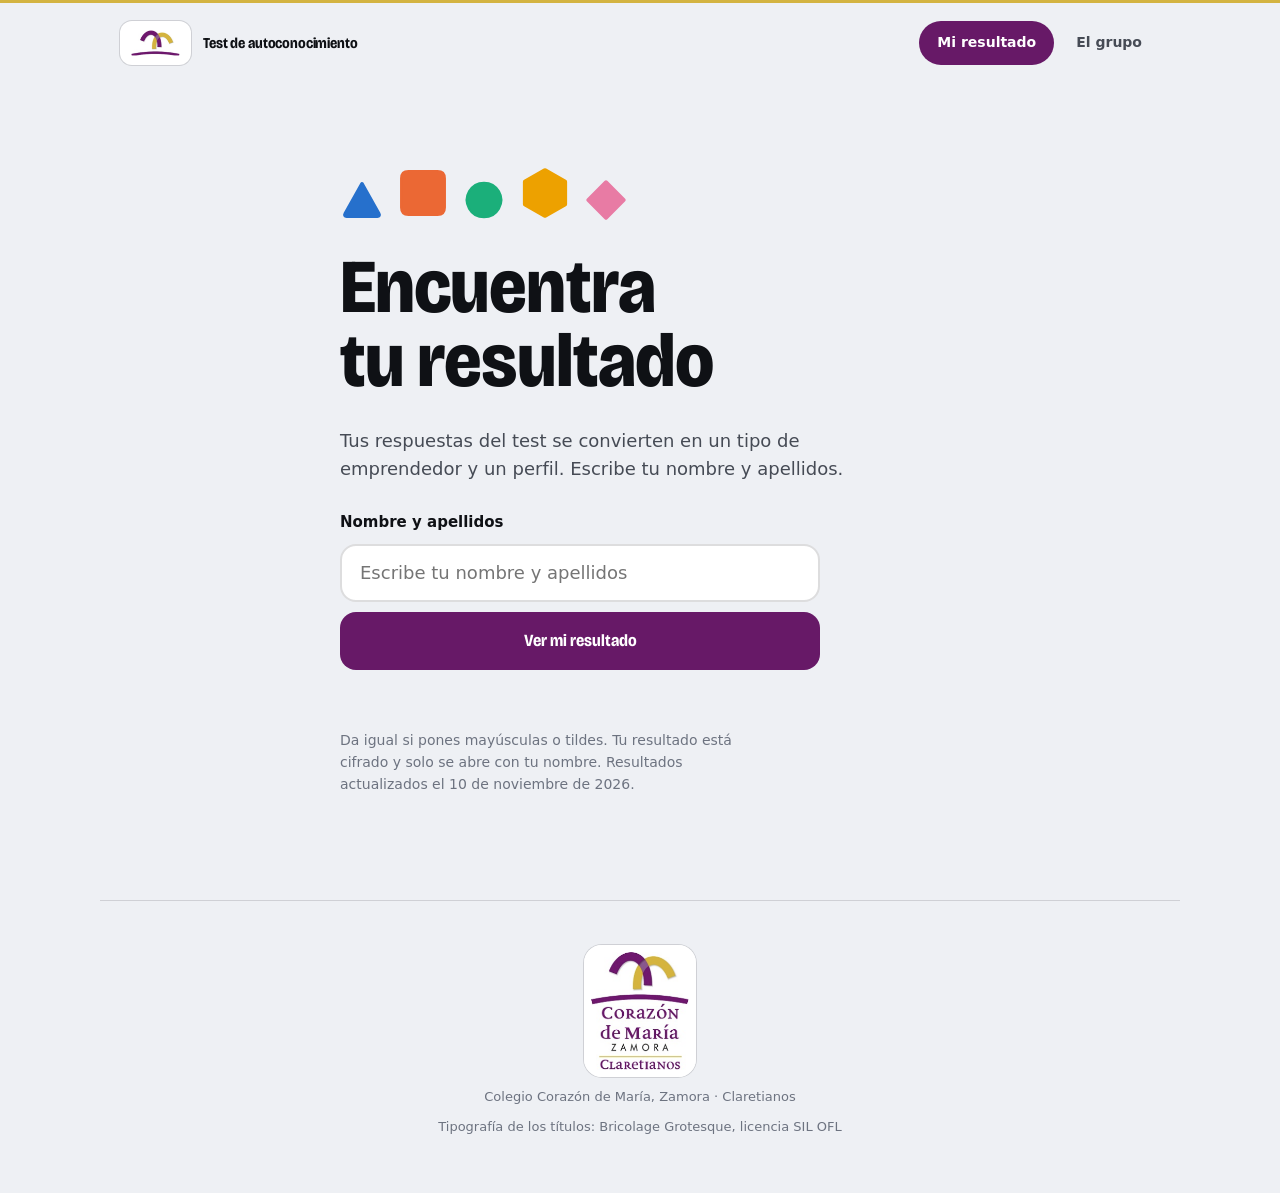
==== commit 4c271b4a: "Actualiza los resultados" ====
--- a/index.html
+++ b/index.html
@@ -235,7 +235,7 @@
       <button class="boton" id="btn" type="submit">Ver mi resultado</button>
       <p class="error" id="error" role="alert" aria-live="polite"></p>
     </form>
-    <p class="nota">Da igual si pones mayúsculas o tildes. Tu resultado está cifrado y solo se abre con tu nombre. Resultados actualizados el 21 de octubre de 2026.</p>
+    <p class="nota">Da igual si pones mayúsculas o tildes. Tu resultado está cifrado y solo se abre con tu nombre. Resultados actualizados el 10 de noviembre de 2026.</p>
     <noscript><p class="error">Esta página necesita JavaScript para abrir tu resultado.</p></noscript>
   </section>
 
@@ -244,9 +244,9 @@
 </main>
 <footer class="firma" id="firma" hidden></footer>
 
-<script id="modelo" type="application/json">{"fecha": "21 de octubre de 2026", "iter": 300000, "max": 30, "nd": [66, 33], "alfa": {"blanco": 0.96, "negro": 0.94}, "dims": [{"k": "iniciativa", "nombre": "Iniciativa y liderazgo", "corto": "Iniciativa", "descr": "Arrancar cosas sin que te lo pidan y mover a otros contigo.", "estilo": {"alto": "Te gusta tomar la iniciativa: propones, organizas y mueves a otros contigo.", "medio": "Combinas iniciativa y escucha: según la situación lideras o acompañas.", "bajo": "Prefieres observar y colaborar: aportas desde dentro del equipo más que desde el frente."}}, {"k": "autonomia", "nombre": "Autonomía", "corto": "Autonomía", "descr": "Aprender por tu cuenta y decidir sin depender de la aprobación de otros.", "estilo": {"alto": "Decides y aprendes por tu cuenta, con criterio propio.", "medio": "Equilibras tu propio criterio con lo que opinan quienes te rodean.", "bajo": "Te apoyas en tu entorno y en quienes saben más para decidir y aprender."}}, {"k": "riesgo", "nombre": "Riesgo e innovación", "corto": "Riesgo", "descr": "Probar ideas nuevas en pequeño y aceptar que no hay garantías.", "estilo": {"alto": "Pruebas ideas nuevas en pequeño y toleras bien la incertidumbre.", "medio": "Te atraen las ideas nuevas y las pruebas cuando ves una base sólida.", "bajo": "Prefieres avanzar sobre seguro y cuidar lo que ya funciona."}}, {"k": "persistencia", "nombre": "Persistencia y compromiso", "corto": "Persistencia", "descr": "Volver a intentarlo cuando algo sale mal y comprometerte con lo que quieres lograr.", "estilo": {"alto": "Te comprometes a fondo y no sueltas cuando algo se complica.", "medio": "Aguantas bien y sabes cuándo conviene pedir ayuda.", "bajo": "Cuidas tu energía y eliges con cuidado dónde ponerla."}}, {"k": "valor", "nombre": "Visión de valor e impacto", "corto": "Valor", "descr": "Ver dónde hay valor: en tu dinero, en tu tiempo y en los problemas reales.", "estilo": {"alto": "Ves oportunidades y valor donde otros ven gastos o quejas.", "medio": "Piensas en el valor de las cosas y lo tienes en cuenta al decidir.", "bajo": "Disfrutas del presente y te mueves por lo que tienes cerca."}}], "tipos": {"iniciativa": {"nombre": "El Impulsor", "lema": "Tú empiezas y el resto se apunta.", "descr": "Eres de los que organizan el plan, proponen la solución y arrastran al grupo. Tu superpoder es convertir una idea suelta en movimiento.", "equipo": "En un equipo eres quien arranca las cosas y mantiene la energía alta.", "encaja": ["persistencia", "valor"], "color": ["#2670cc", "#3987e5"]}, "autonomia": {"nombre": "El Autor", "lema": "Si va a existir, que lleve tu sello.", "descr": "Quieres construir algo propio y a tu manera, y no necesitas la aprobación de nadie para seguir adelante. Aprendes por tu cuenta y decides con criterio.", "equipo": "En un equipo aportas ideas con sello propio y mucha autonomía.", "encaja": ["iniciativa", "valor"], "color": ["#eb6834", "#d95926"]}, "riesgo": {"nombre": "El Pionero", "lema": "Prueba en pequeño y aprende rápido.", "descr": "Te atrae lo nuevo y no esperas a tenerlo todo claro: lanzas versiones pequeñas, cuestionas el único camino posible y aprendes de lo que pasa.", "equipo": "En un equipo eres quien propone probar algo nuevo y lo prueba pronto.", "encaja": ["valor", "persistencia"], "color": ["#1baf7a", "#199e70"]}, "persistencia": {"nombre": "El Constructor", "lema": "Lo que empieza, lo termina.", "descr": "Cuando algo se tuerce vuelves a intentarlo y te comprometes de verdad con lo que quieres conseguir. Los proyectos largos y difíciles se te dan mejor que a la mayoría.", "equipo": "En un equipo das estabilidad y te aseguras de que las cosas se terminen.", "encaja": ["riesgo", "iniciativa"], "color": ["#eda100", "#c98500"]}, "valor": {"nombre": "El Estratega", "lema": "Ves dónde está el valor.", "descr": "Piensas en el retorno de tu tiempo y tu dinero, y te importa resolver problemas reales. Ves oportunidades donde otros solo ven gastos o quejas.", "equipo": "En un equipo miras el panorama completo y cuidas los recursos.", "encaja": ["iniciativa", "riesgo"], "color": ["#e87ba4", "#d55181"]}}, "niveles": [{"min": 85, "nombre": "Alto impulso", "frase": "Tu forma de actuar encaja muy bien con el perfil emprendedor."}, {"min": 70, "nombre": "En marcha", "frase": "Tienes muchos rasgos emprendedores y ya los pones en práctica."}, {"min": 55, "nombre": "Despegando", "frase": "Tienes una base clara y varios rasgos que están cogiendo vuelo."}, {"min": 0, "nombre": "Explorando", "frase": "Tu forma de actuar combina estilos muy distintos y te estás descubriendo."}], "mezclas": {"iniciativa+autonomia": {"t": "Impulsor con sello propio", "x": "Arrancas cosas y las haces a tu manera: no esperas permiso ni un plan ajeno. Abres camino y luego invitas a los demás a seguirlo."}, "iniciativa+riesgo": {"t": "Impulsor que prueba en pequeño", "x": "Mueves a la gente y te gusta lanzar versiones pequeñas para ver qué pasa. Convertir una idea en un primer experimento esta misma semana es lo tuyo."}, "iniciativa+persistencia": {"t": "Impulsor que llega hasta el final", "x": "Arrancas y, además, terminas. Es una mezcla poco común: el grupo se apunta porque ve en ti a alguien que no suelta lo que empieza."}, "iniciativa+valor": {"t": "Impulsor con visión de retorno", "x": "Mueves al grupo hacia donde hay valor y eliges bien qué merece el esfuerzo antes de arrancar. Tus planes llevan ritmo y también cuentas."}, "autonomia+iniciativa": {"t": "Autor que contagia", "x": "Tienes criterio propio y sabes arrastrar a otros hacia él. Tus ideas no se quedan en tu cabeza: las pones sobre la mesa y la gente las sigue."}, "autonomia+riesgo": {"t": "Autor explorador", "x": "Aprendes por tu cuenta y pruebas cosas nuevas sin pedir permiso. Aprendes haciendo y ajustas sobre la marcha, que es la forma más rápida de avanzar."}, "autonomia+persistencia": {"t": "Autor constante", "x": "Haces las cosas a tu manera y las sostienes en el tiempo. Un proyecto con tu sello y tu constancia es de los que llegan lejos."}, "autonomia+valor": {"t": "Autor con cabeza para los números", "x": "Quieres que lo tuyo sea propio y que además valga la pena: piensas en qué aporta y qué recursos necesita antes de lanzarte."}, "riesgo+iniciativa": {"t": "Pionero que lidera", "x": "Pruebas lo nuevo y consigues que otros se apunten al experimento. Eres quien propone «probemos esto» y lo organiza esa misma semana."}, "riesgo+autonomia": {"t": "Pionero independiente", "x": "Te mueves bien en lo incierto y confías en tu criterio. Pruebas tu camino sin esperar a que nadie lo apruebe y aprendes rápido de lo que pasa."}, "riesgo+persistencia": {"t": "Pionero con aguante", "x": "Pruebas ideas nuevas y no te rindes al primer tropiezo: cada intento te sirve para ajustar. Con esa mezcla, una idea nueva llega a hacerse realidad."}, "riesgo+valor": {"t": "Pionero con cálculo", "x": "Te arriesgas a pequeña escala y sabes medir lo que ganas con cada prueba. Pruebas, miras los resultados y decides."}, "persistencia+iniciativa": {"t": "Constructor que da el primer paso", "x": "Eres la base firme de un proyecto y, llegado el momento, también quien lo arranca. Constancia con energía para mover al grupo."}, "persistencia+autonomia": {"t": "Constructor con criterio propio", "x": "Sostienes un trabajo largo sin que nadie te empuje y a tu manera. La disciplina y la independencia juntas te permiten avanzar solo."}, "persistencia+riesgo": {"t": "Constructor abierto a lo nuevo", "x": "Eres constante y, a la vez, te atreves a probar caminos distintos: no te quedas con lo conocido solo por comodidad. Haces que lo nuevo dure."}, "persistencia+valor": {"t": "Constructor con visión", "x": "Aguantas el esfuerzo y sabes hacia dónde conviene dirigirlo. Cuidas tu tiempo y tus recursos para que el trabajo constante rinda más."}, "valor+iniciativa": {"t": "Estratega que ejecuta", "x": "Ves dónde está el valor y además mueves a la gente para ir a por él. Un buen plan con alguien que lo pone en marcha es la mejor combinación."}, "valor+autonomia": {"t": "Estratega con sello propio", "x": "Analizas dónde hay valor y construyes tu propia respuesta en lugar de copiar lo que ya existe. Tus decisiones tienen criterio y una razón detrás."}, "valor+riesgo": {"t": "Estratega que prueba", "x": "Piensas en el retorno antes de actuar y no te quedas en el análisis: lanzas pruebas pequeñas para comprobar lo que imaginabas."}, "valor+persistencia": {"t": "Estratega paciente", "x": "Eliges bien qué merece la pena y lo sostienes hasta que da resultado. Piensas a largo plazo y tienes el aguante para llegar."}}, "minmezcla": 2, "preguntas": [{"n": 1, "texto": "En tu grupo de amigos...", "opciones": [{"texto": "Propones y organizas planes.", "tipo": "iniciativa", "frase": "Eres quien mueve al grupo: propones, organizas y los demás se apuntan."}, {"texto": "Sigues lo que opina la mayoría.", "tipo": "persistencia", "frase": "Valoras el consenso y la armonía: aportas estabilidad al grupo."}, {"texto": "No miras el chat del grupo.", "tipo": "autonomia", "frase": "Llevas tu propio ritmo y no dependes de lo que pase en el grupo para decidir."}]}, {"n": 2, "texto": "¿Estarías dispuesto a sacrificar placeres de tu vida por sacar adelante un trabajo?", "opciones": [{"texto": "Considero más importante el trabajo que mi vida privada.", "tipo": "persistencia", "frase": "Te comprometes sin quemarte: cuidas tu energía para sostener el esfuerzo en el tiempo."}, {"texto": "Es necesario que haya un equilibrio.", "tipo": "persistencia", "frase": "Te comprometes a fondo con lo que quieres sacar adelante y aceptas renunciar a cosas por ello."}, {"texto": "Priorizo la vida privada sobre el ámbito profesional.", "tipo": "autonomia", "frase": "Tienes claro qué te importa y lo defiendes: tu vida va primero."}]}, {"n": 3, "texto": "Detectas un problema real en tu colegio o en tu barrio. ¿Qué haces?", "opciones": [{"texto": "Montas algo con otras personas para resolverlo, aunque te quite tiempo de estudio.", "tipo": "valor", "frase": "Te mueve resolver problemas reales: donde otros ven quejas, tú ves oportunidades."}, {"texto": "Se lo cuentas a quien puede resolverlo y sigues con lo tuyo.", "tipo": "autonomia", "frase": "Tienes claro dónde poner tu energía: señalas el problema a quien puede resolverlo y sigues con lo tuyo."}, {"texto": "Lo dejas pasar si no te afecta directamente.", "tipo": "riesgo", "frase": "Partes de lo que conoces de primera mano, que es como nacen muchos proyectos."}]}, {"n": 4, "texto": "Se cancela el viaje de fin de curso porque nadie lo ha organizado a tiempo y organizarlo ahora son semanas de trabajo extra...", "opciones": [{"texto": "Te ofreces a coordinarlo, sabiendo que te tocará mucho trabajo.", "tipo": "iniciativa", "frase": "Ante un problema actúas: reúnes a gente y lo organizas."}, {"texto": "Ayudas con tareas concretas a quien lo organice.", "tipo": "iniciativa", "frase": "Sabes sumarte a una iniciativa y hacerla avanzar con tareas concretas."}, {"texto": "Esperas a que lo organice otro y te apuntas si sale.", "tipo": "autonomia", "frase": "Llevas tu propio ritmo y decides con calma dónde poner tu tiempo."}]}, {"n": 5, "texto": "Dentro de 10 años, ¿qué te haría sentir más realizado?", "opciones": [{"texto": "Estabilidad económica y horario predecible,", "tipo": "persistencia", "frase": "Valoras la estabilidad: te gusta construir paso a paso sobre terreno firme."}, {"texto": "Haber construido algo propio que tenga tu sello, aunque el camino no haya estado lleno de rosas.", "tipo": "autonomia", "frase": "Quieres crear algo que lleve tu sello, aunque el camino no sea fácil."}, {"texto": "Ser reconocido socialmente por tu trabajo y contribución.", "tipo": "iniciativa", "frase": "Te motiva dejar huella y que tu aportación se reconozca."}]}, {"n": 6, "texto": "Un/a profesor/a dice que un ejercicio solo se puede resolver de una forma, pero tú ves otro camino que parece funcionar...", "opciones": [{"texto": "Lo resuelves a tu manera y se lo enseñas después para que lo valore.", "tipo": "riesgo", "frase": "Pruebas tu idea y la defiendes con transparencia: innovas a la vista de todos."}, {"texto": "Se lo propones antes de empezar y esperas a que te diga si puedes.", "tipo": "iniciativa", "frase": "Propones antes de actuar: sabes pedir el espacio para probar algo distinto."}, {"texto": "Lo haces como dice: así la nota está asegurada.", "tipo": "persistencia", "frase": "Respetas el método y la guía: sabes que seguir el camino marcado evita tropiezos."}]}, {"n": 7, "texto": "Te regalan 350€ por tu cumpleaños. Lo más probable es que...", "opciones": [{"texto": "Los gastes pronto en algo que te apetezca.", "tipo": "riesgo", "frase": "Actúas rápido y disfrutas de lo que consigues: vives el presente."}, {"texto": "Los guardes todos en el banco sin tocarlos.", "tipo": "valor", "frase": "Cuidas tus recursos y los guardas para cuando de verdad los necesites."}, {"texto": "Los uses para algo que pueda devolverte más dinero o experiencias.", "tipo": "valor", "frase": "Piensas en el retorno: que tu dinero y tu tiempo trabajen para ti."}]}, {"n": 8, "texto": "Tienes una idea para un proyecto que podrías empezar ya pero nadie te asegura el éxito.", "opciones": [{"texto": "Esperas a tener todo muy claro y a que te den el visto bueno.", "tipo": "valor", "frase": "Quieres bases sólidas antes de moverte: prefieres decidir con información."}, {"texto": "La descartas, porque no merece la pena arriesgarse.", "tipo": "valor", "frase": "Cuidas tu energía y tus recursos, y eliges bien tus batallas."}, {"texto": "La pones en marcha a pequeña escala para ver si funciona.", "tipo": "riesgo", "frase": "Pruebas en pequeño y aprendes de lo que pasa: así empiezan muchos proyectos."}]}, {"n": 9, "texto": "Hay algo que te interesa que no se enseña en clase...", "opciones": [{"texto": "Buscas por tu cuenta recursos, practicas y vas corrigiendo sobre la marcha.", "tipo": "autonomia", "frase": "Aprendes por tu cuenta y vas corrigiendo sobre la marcha."}, {"texto": "Esperas a que alguien te lo enseñe o te lo ofrezcan.", "tipo": "persistencia", "frase": "Aprendes mejor con guía y estructura, y te gusta hacerlo bien desde la base."}, {"texto": "Lo dejas para otro momento, cuando tengas más tiempo.", "tipo": "valor", "frase": "Priorizas lo que tienes entre manos y eliges tu momento."}]}, {"n": 10, "texto": "Tienes que convencer a un grupo de que te apoyen tu propuesta y no todos están de acuerdo.", "opciones": [{"texto": "Mantienes tu propuesta hasta convencerlos, aunque tarden en aceptarla.", "tipo": "iniciativa", "frase": "Defiendes con convicción lo que propones y tienes paciencia para convencer."}, {"texto": "La cambias hasta que todos puedan apoyarla.", "tipo": "iniciativa", "frase": "Convences escuchando: ajustas tu propuesta hasta que el grupo la hace suya."}, {"texto": "Dejas que decida la mayoría y te centras en que el resultado salga bien.", "tipo": "persistencia", "frase": "Valoras la cohesión del grupo por encima de ganar la discusión: aportas estabilidad."}]}, {"n": 11, "texto": "Realizas un ejercicio y no encuentras la solución correcta: llevas 20 minutos atascado...", "opciones": [{"texto": "Sigues hasta resolverlo, aunque te lleve toda la tarde.", "tipo": "persistencia", "frase": "Aguantas hasta dar con la solución: la constancia es lo tuyo."}, {"texto": "Pides ayuda a quien sabe más y aprendes cómo lo resuelve.", "tipo": "iniciativa", "frase": "Sabes cuándo pedir ayuda y aprovechas a quien sabe más."}, {"texto": "Lo dejas y lo retomas mañana con la cabeza despejada.", "tipo": "autonomia", "frase": "Llevas tu propio ritmo: sabes parar para retomar con la cabeza despejada."}]}, {"n": 12, "texto": "Te quieres comprar una sudadera pero tus amigos te dicen que es más fea que una nevera por detrás.", "opciones": [{"texto": "Te la compras, te gusta.", "tipo": "autonomia", "frase": "Tu criterio manda: no necesitas la aprobación de los demás."}, {"texto": "Preguntas a más gente antes de decidir.", "tipo": "valor", "frase": "Tienes en cuenta la opinión de tu entorno y decides con prudencia."}, {"texto": "No la compras: no merece que se rían de ti.", "tipo": "persistencia", "frase": "Cuidas el buen ambiente con los tuyos y eliges bien tus batallas."}]}, {"n": 13, "texto": "Estás haciendo un examen tipo test en el que restan los fallos y no estas seguro de tu respuesta...", "opciones": [{"texto": "Marcas la que crees que es.", "tipo": "riesgo", "frase": "Asumes un riesgo calculado y confías en tu intuición."}, {"texto": "No la contestas.", "tipo": "valor", "frase": "Calculas el riesgo y proteges lo que ya tienes."}, {"texto": "Se la copias al de al lado.", "tipo": "iniciativa", "frase": "Cuando dudas, cuentas con quienes tienes cerca: te mueves bien entre personas."}]}, {"n": 14, "texto": "¿Cuánto tiempo has mantenido algo por tu cuenta (un deporte, un instrumento, un canal, un negocio)?", "opciones": [{"texto": "Más de un año.", "tipo": "persistencia", "frase": "Sostienes en el tiempo lo que empiezas: la constancia se nota en lo que has mantenido."}, {"texto": "Algunos meses.", "tipo": "riesgo", "frase": "Te lanzas a probar cosas y te quedas con las que te enganchan."}, {"texto": "Nunca he mantenido algo por mi cuenta.", "tipo": "riesgo", "frase": "Todavía estás probando qué te engancha, y eso también es explorar."}]}, {"n": 15, "texto": "¿Has ganado dinero alguna vez con algo que hiciste o vendiste?", "opciones": [{"texto": "Sí, más de una vez.", "tipo": "valor", "frase": "Ya has comprobado que lo que haces puede tener valor para otras personas."}, {"texto": "Una vez.", "tipo": "riesgo", "frase": "Ya has dado el primer paso: probar que algo tuyo puede venderse."}, {"texto": "No, todavía no.", "tipo": "autonomia", "frase": "Aún no has probado a vender algo tuyo: tienes camino por delante y muchas ideas propias por convertir en algo."}]}]}</script>
-<script id="tabla" type="application/json">{"e7649e262e29":[{"s":"a70y4lw1+jBm+EMBc00VlQ==","i":"hB7YsYVCZh7itWtX","c":"fgDqAIyhgR9f+54uLHVCdwENNA9dC/69F+w0bDzo/7G1PySzqFIGRcK79EWF+pur16rv342OU0gNIWkmiqBK0WVWM85R1Nu3l35onpU9+xjckRS6tLVi9NlSs58Xu6NDdA8RegL39XL5n0NxCFv9O1eTp5Q7wnSjExmpEsHBBXSKEQoM3htPP7ZpQ0H/ZDIISWmBQz/qeoCllrCwZa8SoWhMPjYKOpqGLPzeHS8BItNm4DJGEV1DN6SLS1/eNU6qXkpJgQCG36bYQFlNSnuFAvInetQhlqfDNjqjnjHpa+/39ZNf/JDTXCSAFTFYArwGN9YDXscrVphWq8hNxbq5bwUQFytILAnGhAoYluOrEP3BGzxauivYz40AJVhlGuAhI6MK5YgXCpp0VyDY6oRPEnWZNCb5GEf5BMiYzslb"}],"c02c74210a04":[{"s":"Gea9EPFXir+CSG6C2mfvWg==","i":"gXDk625d2GAT4eZr","c":"FtOdglK0mV7UOorcD+EqsZ+R4b4DHWn39uaCdZ+5Oqlke/FhJqDdRvnHysIO/WapeqS3+s8j6W37aUaJ/[base64]/srVBE3s4HEliYs0IQ25VrEGoEhPusPuWdmwtRrEcKV1J9x3NLXApAVUcRTBmRoH5L0jFdCNt6YBNyMdVlVzQELJzLr8OasMjk6JeqW5ZGtye4RCd"}],"fc15e5438080":[{"s":"56+GPpP8opQ2C9p2CebMow==","i":"MgRWjKCdCu+L4pIU","c":"jKjk24GuSJa+fRD22xXa9Uh8E7o2GWqqXLVP6ZqjzbM4fcxOjyfQ2gyx9S4lXCyMh1vjckUkTVF74Anlff6EmYRvnXm1cZfB1gwgw9rhK9xWKFPq9M4/jeeTxJ9oaqCbzdTYXE4ZEdh5KcHrZ7M38TMAOoua40ywU5eXhG1eNmy0PoMEiuKPkkCqpPAXDBui4UZ8krVTVRMXez2s//CHeveZH0+xeijmtYkg9HUX0km3OyoRZzUcioT6pha8cfoaKAg3NrZvDrBJvaVBQwDS9T9pgvwSWVDBQ3X/3PXCrxpwxEkpT1s9P4nnqYebM8Ra+jrCOwm7qrvknhCMDXZQ/AyjWIwyDINdKyrNuZKxokzPVNNEMwHZzLk3//kCch/1IvZuw7fI4uaPMEBZ1FK4v2AdEzyymD+jgWRidB3l"}],"637e0a50f579":[{"s":"2IkI33LmQMTDBDYJS3/Rbw==","i":"rAkiRBc2X6Nq0Kgm","c":"baZ3kFXgDJSOuP+8D44V9gmFiSD5taAnkX1PjZM5HadsXzCPwW7u9Z0Q4bzqHeouvfADbbpgzemfmr0wvp7cCmgam71P0K1AE5e6hZpn8fr9n0TqAbPQQdDSlFPfZuyDiWhKwYPi1A5UHkY4QgmtBquGeUkQ2IWokFwqFJ1cC/6RvZvqKsIZ3aiq0O/OKBDues0siKdihB9ApJcuwfAun1kZutcFAFA8gaJi3wJb0YBZuC4+I9hks8e//j1dYK7b0M+xuLuGBGYVlMNMQ5pvC6YsicafcFB9Zw3F9SsyMoja7WR+ZCVRVHK9mZeHoHriGE3ce8A1yL/m9a/ovw9oVfQ8gUas4j2qGW1mBc2Wd6vhnFDteHvOi6Rq/4edGAYUVbqu3lJY98eiIL3MMUGRp/8KX/xmnz/rX/CB89z4"}],"ccbecd6f14a6":[{"s":"gAJ0P4LDF1WSE/drwen3Iw==","i":"kArty4pmnNL4jN05","c":"zVNa/Or0p7KQkVNfoVlnVFWL+wYlJXP+SN6PVSwboola9xz/guJnljmPVPYycmE5Z4VORnL5C/FP1Sel/EyWXjXzfnaBtwh+7yoLOCzgUJGZN/lHBQBkUGYAmOWVxM+ADcYaYrlqIjEDaVaBYGZwMuJd+FXura1ru1peaYBe8J3OnEZ9N9V9DFfPWJTA8o+JGCkQ9XPUJOHymtmgHYGvqvv5XHYM/KaSqumG+hBANvF9IsB+wigvQ6O1c0sxpz4Pq77hpSlf4bjs7FwkvLpvc8bONH7CXRkv/cAwB2U5jLYdylP9uItN8E+/SbEgLzkamCkSw6LJjcp9L/SgYxpK/6zOKzYVYfodbhsrW97F23NQGWlCR4fO3T6kTWl+Fi/fMtMZVC5KCYtLl8yzRIxFJbK+i+28b1QYwlz8Raf7nbAWEpE="}],"b6218292f397":[{"s":"c/lrARLTBGFMVOXljU72GQ==","i":"jY2jrHloJmOd6oYp","c":"Tyjj2P54pm9w2na/Q9hGWomAJBFWj9V6n426t9mCvs7nKKRzftTPjp9ke9wbc5r7U/vCoZ3RgjIexVTZC1v9yrh38bpmmjTpvjfV+vHG3/[base64]/VzXy01/Y9ajp6dn0KdSGd5Wt21jFcCteNSR62Q4e+OFwqvyIYneiRbXDn6UpyBMf+RleEMwFCC4Zr78ElgS/4Shj2NYZuSc="}],"5b87407861a6":[{"s":"S/M2J8MEer63f1IUKSYa8Q==","i":"QYFmYaK9+rZcql4K","c":"N/BeiqKIMjUy6aULYLOebxb+aTrVoyX+6ucxXzqZkM7R2rTHe6ilqUU/re2YV9t3QJHDalODZA8nqTlh6iZeBO/F8NF6xyvXuIobZZcfkvNjozDmtpI1pnnzm8hpYlPfMFyp4Fmg+1Af4bCedvmgmf/YE6DPH/7HORZa+W7HeWZc23NV5zViXRU2hSYSgpQKNnz5KBkmXxCjxWaAS7ywa98tbR74/u95SSsI4WTXUQCdGC46sxKU8Vydyb5Pq/GjnU70O43iNgkKb8+qPO/w4Ol1+VCUmmwfjAXLUfeJ3HDehadPaZq5R/Dn9PvWmHZDIrljnhLVbPq2rhY62BaZectsv/Jll2xfFijUV/7G0bAR4gD7apUzKc20svmwt+DHLWQPAC7w6lfCCHHASsV/75GwvooFueCQrmwEQP6D/+k+nEE="}],"741318c61513":[{"s":"pwYzsjzHdOYMDb7kB+yXYQ==","i":"nbCTPOZHerSQtRkd","c":"t/LlxxKlwj2IBvGqusk4upgjIMGZ3AZ8Cj4zCZ1yHAqXTRAlmhaO3nqXf97aZkt1BB0BP3N/ZDY0qLGa/ikBYOeBVZSgXj2J84cLxyMIK8fmQTU0TepKVhtaX1Qo0Agi79tSELr2yWOzWnbtbDHRcSPLng6htZKsZvYyAF7fAf+cOrDk/oOqCNlKUp1TWRFoYqNpRJjB4SKgxqViKn4qN7AuzmaBXtrCjGQCaaw0n6cmXxzuYsjLsRyJyNDzacYTU/745oVhJydiDz6rpHbVtXOSuMa3VlCPIxz1xljuFJgxM1j2e/uzAd+4iZoUd7G2YxVsiuy2QbmWbHN7JMrK1z/jrc9PzICasl4ElxraXhnKdpgdpqhLNf0jRBsYED0ucHubW/7m5olLY8Q/8f9NUJ8zZVTgFbUNhEgHGmkyNRDmI2I="}],"1ca7300529f4":[{"s":"4QVJStFI84dx3lZGBZzfAA==","i":"tJkQSjMnaWSZr4wE","c":"/TGIs0w3dBiyDk13pSORj7kQNN4kvP8kUuqhQL4MU2h9M/rLCmCJTZLFJsiEnWVsUCRAKx0ENrtuQLSbekOV02nke9U0H64+6WT6TwgodZeQsP+/yV11mV0XAwIiTjRKwU0LCg3+lHEyDn72I3guKWzcF0TrxWRq8jgNlS3+Jr76OmlownqlPInXFAlvNKuyh7Kl2Bd2kt8lCJe35oUzRnPbZyqUAZDLi4ddZ3NddeT9jgKX/9nU/6UQBKrRh5ic8bDSsOIrTa+9YyZxklt+OLGh2XF1OgnxtdzevIcosoiFflOwwhZcOBDrkqLKbV1BWaUzFreKlrsFcFBVlbazz6fCT7sLDcplr4bBnSuGaGsLc6XKGhDaZULibbKJXFjD3pFVD7kH2e8kQ5V/mVGeoWgh5XZU/dVWRnJ8DB1MOPhO"}],"95f9ff0d1270":[{"s":"PDtA5y4pw8tUL4LjDmzBbg==","i":"llQTHO3llWFFpT9Y","c":"Mp9G7uWm188n5My985jMtZ98JOp7bnEifUqnuDy0B1gZKMUcXEyj0lkfJnTbIbpRPWwDdfKIqyH4dznb9E25peV5DkKpsook6/GjxwOLuuC6oH+Q72AlUy7aZe6KHWTJCTxtxeDdBC2gcffybPOTGQrxBV5uMm9pA9v3yTqQvlpv780QFNSLf7a2NU6UX9O8IQRQIDrGMyCrKKl2fF+3QyflJFVzFD4gZWmXWfXbO/SoeCdTSQiyauNbwYCbTjGzC4EAAAFHlY74AUCaUKt80/hhiVg0NNacvbuDD6I5GNBcB10q4zW+S06XjYsQgZEdrGdtqfMKtgYyO9PBJo0GYcRt9y3apX3EjJnDFT8XvJNTg1K1uCDRhDnRppkpVk7fBTB03K6tC05YS/gc1IhJjaq0XN9JgqKBqbx1NovPfzFi"}],"b2e1b48fc37c":[{"s":"T3TO0/SBohrPec/Zod3Jgg==","i":"RtQl627daHn/HtaF","c":"86S2Gbebkxj558eUyqhBiDzs1hKbZFcrJcuUdmnJM2AMQr1xUM9jSYoVeBslLvul3JMdIu0AoIUCFDoFO8Slt/JkdzgVEOyfutr20VLWkCxwqXwU0uwhgNR19isF+hF9ioccBjucnJuiJXRkGm5WekhbcbMEStApH45zRkWixgPDWAhN8huBTRgf6RAPEpZkbCcsY6ZOE4DYSXylSuTxXA/q/7jGaXbywQHn7Y6Ho8KAJxZfHgB27EQbUo8wAf5P4whSQaZ52Z/IoH2iC8bLeqfYIr9q4MAShS310oNGuqv6Wkzm11RHp4+khyT2EeJvjzTjjw/FxuuYEIF+VxyBpStuTZrX2e5eErk3FmcIf0+rpHKnWg85uidaNqbv44sxQXGVS/NQf8yKUitjc8Nle0gzYxU6jrlBY1hbsJgI36+s"}],"0ffe3e9ab2c3":[{"s":"+vq0Ej80t5YCxfwpn9WIMg==","i":"SDr8YnItRK3+U/d/","c":"Q6FBsjnW3vmaEhmZZK2MqoocX6h3RBmSXHg//Ellxj0hIVrrsE8PCmD8mvpsLXu6mOsGpHnhmXet4/r4d3mnwQaMXVd0KP0oqZN5WO2YRGS3PhCX5aZ5EKJ5nBTeKSz79l9v/k9lWyIWVrCucB2LU3OiH2yTHGrh6nuGCt9aKWhNI1sqrb1qSUhJOmbrTTNBppHgwQZt/[base64]"}],"41b4276c198a":[{"s":"mOfR1SauIW0ZomrX+/mfzQ==","i":"Dq8lKRl7vHY4OVk6","c":"i5VlO+3fIX5cO43UaWqRgqeEfPphwZuypL7wh6D/UPfrSuk4exk+BiSHg7U1EwL9YOhk/MPzohp1mJt+XOp7JBFNfwhNeZ1sbmVfYnC6PqpaOdex3Z/POIXIQzV/qxFQeGgvvW/h5+nGWkqYZkkD46vsI3ss3dDaX6gBmWQOMm8CCa/ofFinN9ayIFfV40EA9E/py3JfQoWDnk+ZboJdF/oLE6ZB5hW6T066/ytxzx4dDORlXQp0fBmFtIo01tyP6A6//G6r8j4UVLIvIfG8YQiUfEhihIZ1wJqrVR9G7aJ7T7FnD+mzxzm8WWJRFGE7hk1c8Qz54fapoA0U4LXWiEPJ67En7Qp53tXN1Q9w07fN4aiPLCUhh/oQP+n69T8HPxe0QFKiB9a0UrIqrCjSi0T3WyNc8/1bhmeCbF8PxtqMz2fa1jpT/baUcQjW/5iwxHiicq3mzQ=="}],"3cca1ebcafa3":[{"s":"hiPLA0ALsfJjoi6S0HB8kg==","i":"v2AZt4JxYCwECtJk","c":"B6irIa5T8KrmZ/quLsILvkaze1ZXDBeG/RqpXwPoiJ5c149TFZyI40BI9rjQrQW61zYnm6556rh3ZwWBSmGkF6nNT0Lcr0T+an2FE85lMEawMMmT5PHkswtul2/[base64]/nZZg=="}],"4a54dfeff5bd":[{"s":"jI+c5neVERO9vs5XWoitFg==","i":"Hdw1+dloz8boVqzf","c":"4nPUkTjW6jjlq+04Lk9CZsF+7ArhLywaFF7YsuBppf1utIh+vq51Gzk5KFWIBdNQx7Gzjh852MlFAlmOGYTKwbpPVSz5Q5fMjR2UispVLLVhxo8TiBMeoa0KESHpU+7mHwvah8jgBSBlCkgjwJ9EH/ldp+Sl2itDTAh1QRENE5pQ8E8KGKlbCz9h3VaX9eoV23225dA90BzHPCjRnxc3vi6zzg2y7tl1akDFkrdQ+PIjDFovEIckMNOsbmYQxPHli5MhKf/FIOa0keFeSmtEz1D1zdsnHCG6D/T+YnShLxlssLFOO7cDPWKWtQ/v/Q4S3oN8QPB8us6tBZqGz64GhQ7t17T1slp8szA1jNYteq4jNl6f79DRKXIOtUX3erJLPFJHrqyQFnT77xIU0JbeuPmxSv2zjmALYnK5v9T9DFo3YK+ICKqzV6+mBfg257wfL6IdiWv6VA=="}],"aa2c967e0e54":[{"s":"UTCridNp9uVvxUiBWgU3eQ==","i":"dLGU75CQ1tbHwZQO","c":"[base64]/2Thzp5ca8I2EIZZs/QBtpftfhKXf2dWQNX4th+Jo6P7iICpu0lCrcmaTBbIcQhDI6p1W7uv1Q5dI2ulLWoemyr2jfaPx5MIsKmUmjalOgt6rhsrm5THCs16cewOBFsdj9WmSgJwVYP46Borx1x9iTgm8y98+jiTVlF2703QR2ZPdRw2+ZaJI2/ualIV36UdlpumyanFdZP5v7N4i8FNv2db00/9RV87A=="}],"03be1f8f9e1d":[{"s":"5cLQrL0PVFNgyBvb9V3FjA==","i":"X0+F4a7DDw0ZDk6J","c":"vp/aekQn6cFdscLswphiSZC99KEEe7lU+P5H5fgcxNvNGpbYd4tTE1yDHWvcLRS6rFXlv4V8wAHOCtxsQsaxZrYBvZaC8lVJKFTCrVKdcTHReO9hzgYMRJKNQEOEFuMa65v7w4ubIc+pQcz1/XWxEM7ZVfsUX39LrDiCvhTfU3mm1DmaPGPh43g2G4zmdkxpgV3860fzCnuzBRTTCQovd7F38A/ZAAvSL+Y6KKlCmYGGhaqLxmrSTRtXXUnrdxCtB1YOJ2/qsLOGgfAQXVisa4Pkowgq0fGXTBae4Kdh5ygmafBxw7xUc/kpGLrz/b72BXZEDnUfT5X6JFTQpPOeN+vLgZW0QYDTh/Thl4Fq8wbekE46drqhopwNxD9+9NjVUH/kyYG3CYclho2x+UmADkTUn6WfOD4b6UJPLWiaeQYKd5QB"}],"589ade2277ca":[{"s":"lwLLQCq4s78t5xXBt5oWnw==","i":"EuRSY1L6Qo6BE67j","c":"Cw7xx8imhrL0FbqXFeQ9HIUzwjU5/tto5fr9MiBwrzbLYO2PCcdelWG/3Q7igeNVNKeBCesJ46uiSg8bL7oJKgKecX1rIYwJynNZovboZH/Dj68JoUPxvZs5OXUUxxbEORiAnLurFw3SQfR4cphWB+N3mY09beq+JbHu4pKiE8S8iMyGG/ogYwZMHM/DwUvmduIEznOiatskZkLMhtM4jrJax0F1qVDATReIK4Sn3lMl8D83l8QrgHmnB1IhBUhLuen8mE1s1kSfOfFXEg0hccf2vCUwxtGPg6XL0czA395Al6x0iLknwcSWV6CCO4GAiXx6145eAWV9p3i8sJRN60jdwvW2CLYXLgYT1ZLw30xm47yGuzf2dEIgo/1xpJgFFGvQDrqmcJSG6/ABcQPTNU0XdzEssr8omGtLgaAQd36L8jiL"}],"0047323bceed":[{"s":"iOzefY8vOEzMMAk4RGpisw==","i":"aAjMkZQ/0anT8jvP","c":"K6s08DZnEQebsutOpHATLviH/yNkeHNkaXKqH6q+AjqFtu9zba/CzyeF83goe1xBkfa0FjiK0x3d+Ch/FcUMXDP13lsg/MCABu11C7cId6NTlqumvQTYFvis3E64OLkPurAqRb+fjEUP2pZQd0ybnj+ZhRaGmDgeG/Wfe0y12Ofhx18JtzlQM2TisF/FsviVf8COe5vwO8wEHQFRRFn/pzb71Y0VmrWToJWX9rm5II1lJiTxCAW96oJdmuKIZJSZGXMTrVQmTU7Kbpa9bVGrJ42S3IhNU3NxVBSGIngpirO/DQjn8BrvRY4MJLmX0jF5iRZU/TDiKGkaH5cwhHZMp4p5A+X2Sb07mjcx2BXiXQNmywzJ667wUmvgkixctlaKWP2AXTbglHRcjzPmM1USW9ChFpJ2xvSiwbFBJVlZJtsDtZI1"}],"d37b56929132":[{"s":"tLSTnMXtR8PQska+59Q4YA==","i":"J2f3MAXGcaypQHQw","c":"xebMfnUe7XoDx27zubBxitH9IBy/m2LVMiF4Isb8NFa8BLyhjTHea/mBCklnSXnZle9BgOWl3SjHbfoSdO+xn4/QeGio5fM4Ui55BnHHW336Xcm3kQQD1wajIziSQPyfPrcE8uqSzgEbxG5imh0nq38eQTkYTBKpwmOUxBnVX/4j4TLmivLDpt5WcePYiwStnQ+42+fSuAx9IUucLkekmwkupDj0plpMxZrriGFqfsIJbwCJrrnpmUgnNNDyp8k0JViUzWvy6WWDcdZ6h8mDZL3SFnJFgg0PWAqRpfmHICE1z8yTzf+d+Jh1VZY+DXh9ww8TCGy542sqzU3TlgfRGLw/OW+4+8EKr0980iejxo1Q1VnXc7yMUoNhVJD/55QHjZc71djXkT9uBTlwr1PgxQgnLfv0PPOtGYCJpYYK035An06n"}],"e47d60811ff6":[{"s":"bNflnGrSdYR9gadLJipmDA==","i":"KgYMCHTJOuKlmchU","c":"r3l1TZ5VRkD9F1N0y3QH5H1PpR2lY4PnNbdYXCgLEebXQ2vylV/UJPOCpCI2lZHaYafF8SJzjZseJFSD/KEF9sY7EPVEDfyJl0xsMZERMJBs653mj3teiClUD6WEZti1p9srVQxh0N+a4EZ6D6oNcMoWeOvPlo4adRSBuY85lO15Qjp2I/wyzLb+FFtUB/UD0xl3Dvwou5i3OoDJI8OIJaLEmezyJQUh6Sidjhyr1PkjhHI1iPaaU+qE40wU7lxCo82aaWrqBkDPSb9w4r0CQAUufyhRh47CeKjiBC6e+UrJzNmwzNwi28eu+u2SOW7NpTSJk4ZUja6b5ldNBPuPgsAy9JP0jFm+RNh+L3OMQ/KcWk0rTD2VSrnY7rKRkgUtGg8IkAvn8xW93hBxhMC9kIZrfrdajSX3Hd4EIcfOT9Qyfc66"}],"3a91b3d4d613":[{"s":"ZvZAjXiuj5Sbkp78bNRhtA==","i":"uwZks8mDJksg/OiY","c":"pad6q02n9kLChS0E29pilnpMYv7tmG3xBLMHkWFmZUZy3xLQOXkCJjWikSFrv7xT+DgVM/gY3SaMfgzPNE7dZXGKhXR3igkvkyy5Y2CKWXAAU49YBLr2EWqDKzhQ20OvznnEx/IWLh7nNhPJGfGxj8+H/6lfLFWf+4VtILiFcxjrWBfc5IyLKvAqaYfUUNJHnU/Uuw9rE9aou59BIwIe2AHmWyCI1eFqkJR6xF5yapu8i1nIPxNN1OvZ9y651rOlJ24PTmhcv1S8FJNTUw08g39Fr/dGCzUEldAE6EiexyolSyYqACI57qZJnRsh7KbnO3LHFOiC2QmWKNq5fFncCBWAjSBSHo3PII9RcvGM0GyCIRZgAG8/ac7Wf7UZuFVlZGqjnBPdpyikAAgMTLdkC2oeIRr5yRCYMeUAsSzflHt5B+Lt"}],"c6ca4df253b5":[{"s":"FsuSNCkjRwBJhtzSTeoFCw==","i":"nL91E/rdXyufKUD0","c":"ZSsztmJFYyj+DWz4Qe1UcgRiHfGGn6fm6M6NSbLKPqC0AeuqvECEDH68EC4RZiaOo84R3Un7octDDwxeOdYkJ/lquz9j64E7mYELlusVE9KQoQg12VxCoF6h8LjQrpt3ewY6n66fYbUwnImP87L+veB0YVX9/PNPEWxc8wtTw3K/ry0Z97RFg+iay+BElemYyACSGPEHUWb0g50CqIcXlUqtLfetzI++BK0n+YHYlF/sWUacPTP4PbLVCzGpGP7mzTN2Eta5PIH33Y04F/nnNgSRITHQWM58OThMnKY7gxRedotRt//vHAGWGVZs1X8uyN469Coi4QtBxGKkVU2KTkNB8LTcosM5Od/f/S691264GCPcrQu21wG1GOCHsfPfnMtso4Af/16iMuKOnREeq8Mz3Qr06aKCJe4ANNF5AcE3TPri"}],"f6b1f967c059":[{"s":"jIJ4g3NAEZDYhYCPP4CfsQ==","i":"rGkIw5iSG16dBUzp","c":"+X6R9wu1XmsaFqhHI+F1NXHuUlvQmmLEBzsLZpVsLHze47ha79XS4f2j1WhOLiFg4Hvtv7BNo1U+S5J0byy3Cfymt/KarvMs2W0EpbX+xSFO21etrqKCYwYTbE9zRUIjceUhgY07a8ZbOtAhYAa6rcA6mM4gvg0oKvc3dIvWyfkxGl0NwBZcqQXwM7QRibs9LDWUc6xtwEQcjh09bxaZoVqXdh0p7JDwYaR0dR4X5bZ+yv0UvMfyUbfy4Qye72DSRN2zBXrgKrpYmWN/P9m4Yx8d9ExqaQMr2VMIxqgZfpunA4Qr9ZFsJDYsNDjv7BHX5+hxtlWD9UV4hvyfmp+COiE0SN7aR/sSX6o6SGsYgM6XUhUzynzCDvVxsQFs1vMRNNqOMymlATOm1vekLGysePSQcpYz6CDSK/USH8/LwFHq1U/x"}],"e767c3773f65":[{"s":"olaetw2AqPbQ7Qpf/HotcQ==","i":"z1DvkWiKFYuBIIhT","c":"5H7sclOtJJvL6pVyFxBzJE4MKwa9nYCUpsLbktQv4VStg6oqoRQRCyT0cxam2cVu4b2WJAgA3obfhkm5IHlG3EA870PghPxlt91KtQYOvoQsKdlZ79TRnDe2a5Vj+Ft+ocT98zzH9Z9YCIjw6kd4JCHZ+G7XwfWpoPqN95oMXKra+O9Qav/RvpLwN5ANWjGxgVr8c7eX7CuNtCAicZacZoKdDjESNWCCrhhzYpxknUcCAH47n+aU+HUUUFlZAXWyplOkllw+FhUO8/L2ofQzA4/G3zBj7J4dVA5epW4GCNq4WUUeOi8ncPdzmEOVKjaueNQVnGVZmxWHiXSMTE8AsVyLGgslgXNfNkM118Ki89DF8s5myDj5OCL30friQf4t6FHMl4piYVtZhobvG6qi043x9OdsoRiPNT/UNkuShJVr1Wj6"}],"a2502175749d":[{"s":"vu4XsPELeKtI+ePq5erRjg==","i":"Xsf22gj8XEF4X34O","c":"LqIOWdVubdd/[base64]/Dqd5cn/iZFHy+8pRfOXU8z1mkDiM1Mt3LMwkAoJo1jp3JpUTtHtRY0zMHANw7EusV7ZH4ysmpskrSl6v0F4ZAc7Xp6q+FydY/vspir7JG8UfBXvH5gzUelPqoH9zqQmHlMjfGUsTGe9/eUgBdLrNr8YErlI2yjTpnZXgMJETN8lqTja7+dh3HLqNVMONhzYMNTeHs"}],"e343484f95ac":[{"s":"8iS7i+uPGznUaTW6cXGSpA==","i":"6u72SztASHnnUMI2","c":"YtQDw6j9pdc0XtZyxBkTGaXm6BI8ukdGwg4w/vtHlCrljg6Q/DFqU8pPoaFWfnDhI+8jfsowh3DjZ1Zv7MmDuZa9JGpJF9rBbTgkKD0O009rQm3g5P73MdK8ZWKqTUUj9Mdi1lsXMNV8xCtm0X8KsWlPBiYDFbQtmHgRCnAelqVLEE6QBncVJ4P2z0diMS20xXcHoYilu5LV3rsMfYkHsoqj+HjJxF7GV+7sjq5/xaU5RmhFlkLJ39zXKz8utYEjJ69esw7f9pm0m+5hLFybKLD4d8TA5pIJop/GCH7wEY8F9oEfa+RHGAemI0vWPeRwH4GygkglvjQ9A0TwbzXXd+xuki9DyM6eSifhO3JR/+V3TlGleZMfwlZOnQCMm7k0V7DzCvfi23n9zhC8QFX3X/D+9wto1moa+GIzvNOXkA5QCX95"}],"e34165888c83":[{"s":"9CIYy+TqRsHdwgtK6l8bMQ==","i":"QN4v7DV91VreiFid","c":"k4BeAG7uGSR2L9oo1B9NJkUGSbxDyNHxHf/Gt/QH0RnR8K4psm81F21uAnOpo3kd0Wol8o+QUbZep9l1/rkRjzfIXG8GlCjUJGxxsxu4y+lut6cR9HhJT++i8eVSdb1EbUSgSlCVefk++R/1iiPnpq7IwUsN+a/XwxV8xQ7oC7DyjGXBLFv8k2JDvua4wH7373qRrrrcQygQGVt6OMimA4kcoCui+h6v6+NpmxYOnFz3SSWwXM3/z6eKKrn9kpzIpFQt+UAv6KQ0xrbBPUgzg1nOyVeJy2JQriFlJz4b7kT8jhQ/D0PedkfIO3QqAno0GHUTPNMzlnPzzKmbGJdnO4IQAK7dk6tlA7NsGOQLuroPV4Ir7Hnl5XWYwQNcBSCw7APc4CGW4ZOIsWEH4zo4rI7tKDsQju44dx9TvXV/Aw6ACt5JX8OXFcF0Tx4nVr6/4NM2vj9BCPvU+w=="}],"3002e2380e8d":[{"s":"rzPl9spw+YT2z/AkZ+VllQ==","i":"fFudVL+gCzMn+6Me","c":"qN+1x5yhzXR3sCWuQ45USc+fJNwp3nRWYSvKXGnfaZn8Vc/zAw8xay8RJoRQzSTwDLEx1O403JW4hU0VDoIyDjExZL9DuH4FJY+m46hE4yzE0DjEwFnbfxRMBPCLZZzFhoxh59c6YI5O/EoFoJzGX/AEx9ArzHUe12DamsTaw+uB3oKgPtlz5SEHi/Tg4902efUWwKul/aKNgbjoSbhwRnzcc6oZezY5V08Y1PhZ/i7mTCel3DRGEoPhOJ+EFzyg8rmEPQqRSTsbMF8OROSZNfcN6zEv86qzTGVz0MehRGDiWN7fT3hcAsGrmeYfv+0HJXFKMtly4dgjZ3NYg1ucY2iAIRNuzS8QxCnEu1NheRt5TcPyVlmdtUOe1U45pNTWI8Xv5TV3IBLuqGMyYCH8vJl1iMp0mgBPzoLX/h0kRKbJl98M8gtjY2PWxdq6uoa+mF5wuaX5/Hba4A=="}],"f176d40c7186":[{"s":"PpHLuydnvl3IbKGwqst8bQ==","i":"9l1HEDsoVEpwm/LG","c":"///YGggxwVxZZ2kBgpA0b4bXPNumzoK6Y7MxYWK/xSVIhwEGIe4Bcpsaw+Vo9fZtRj320N26JXkMV96OCT7zeeqw+RmD15YfaHtrctPDLikRl1ugvDXsf6KutlcAFrl3CcbZHy47A9joYkriRdqhlH2Yx6/3V6RFaZEc8Io252PSeibqtoHCg6Oz0AhOl8jPFnPA7ddFR81UUkRkDppN5mREK98qUMT+sA+oqUeqVVhr4r89l7kn4/VtM5PSQtD0ktNZhUMhQH4u8Gb6kDRmNZVfanrYJP8ZvUYkR0DV9HuzzJf8EISRrSKB9bqNtpX24dJU22U0CWHz7irohaSgbIvgNTeyUVcm5wymE+2ZKCpPVvwN8d3WrvTwwd8MkhrfVrsWEwXJPf8f1dNE/QfMDEC2nuE6MQKoNe5grL9iUa6Yc+3UjAOa5DUKNwe3rpUxVQxNfRTZS0jBnw=="}],"24bf6643d79a":[{"s":"n50SyyeYlcZw2kKrXBQ+aw==","i":"8gq7RuFdLUUWIks0","c":"r5qC9RGBYI07ycR8Kg8U//1gTAJIYk8zC0cxjBfAvRoqKHPMgmNCg0XdP5h4FTPCk4PBn8+3ThND4u3JdaaV9bTfzvmRZhiGZ1mGerCAu9tBBJLlCbdOT6xuJGyfqImp5Rz1JejgpDQkwOFmxEgapf5K027juK6hCGrytvzEnjg7E6Yr0yx0eqY3QRvYW6mdAvirU5yHZHnaOrz+24DUYDxXhQr/o6WOevbZjGoSurjc7YmAgggRXdghhQv5PMBcZcoar+7f9LMANKYwcvYmQhAJRpddOFFPncaV1SHU8YgXQr75Wa48z64xjLajlfclyJ1enGKxMQ1W4E8af8Cgy/R6WNhFBi12ep/IByFRZiSb9++ng1qZrQERpVomci/Yx/WuNqLArDdB+iSG8sHB4poXkM4/uM/OIuiIN942/tO58E4ThHbhsr57OC8xUS33tXQIo8GXuRsd7A=="}],"a811d6f18809":[{"s":"GWzS6VBkDdr7fLWIkf1IPQ==","i":"YjnJRvVjaynA7n0j","c":"WKH64ZlgEpP+NTnxAEZVgpREPYzcML/rXLt1swtq/sTgqAlf5k46UW9wfIbJmVWyMFbSXPL0s3pO4BBApQa8UAKt6OhBtZ8FbClPFP0w5nzHSp/KyzsD780ZLSndYVKtMoKygohrCTmJJ/28uAknvysYXSEaA5/GLoFn3si4yb5WMVvt3j+pvXDaF7id++7nlK4VKpysOCS9Vy0Q3NEhtF2uU8nLPbLZ6EGwhOJSg8TqGajjlpToQ0LPs8bxGhMgKpkxytzivULOueuFfuR9LjQdbq4mXM3l3YeTUNy1Ncg7Phe/iojQeN5z2p3dTny7UNqRdvlLef5RGiJ3rlEFdfYdAe+0svhU+B6mzVCL0i978aoy5MEy3QJBb/4xBJ8AvNP4AY3Y08yWpyhl4pIX9ygZMVsQfMgq5C8Pea4wMbaW24ofllEW"}],"8c791569f079":[{"s":"Lv7C1J7mWQepycMWUvkFGg==","i":"zZfhgsmT8DQ7iggp","c":"4rXOvvlzX30OQoa3TG2zzEeZJeHVyvJ7kcTLVCsR0y7Yxb1IWsg/ONyw4mzURMXuilxkkzKRjIK0RsoXsn9Vj7AQleRPZnLfg57Tsu5U26YO9QEU8Kf1tLwh0IhKWuPiNbfYQFrRUIsfMe+FxYtSOQwd3Wfygs7JqJNnIFKuIkBivOwJnCMG1jaHFxTPVS2gb4GSjs4OyA2/9O5LXVMHSoGXw+XYYTIHa+raPW2j4qOzqaHL7We0rdUHn0GiSPwKvl2jQDcmP2aWxLApsYkT70Gq0wDKAgh6aYOpj74ggCL20XoKD7K8Po/XctrwVrA+xPx8YwSs/D9JVs/kFmhBfO718e+UDokO3+HAqPqT0Pl02B+NrVwvByP7/MEnUqVfFSgpobmfNDl+da1WF9K0Ua0v+ANbvZwEllWenEH8D6/fL2Vty2AP"}],"5ffde4fb4cdd":[{"s":"uAzaPxxVCKeQhe+QOXSGGw==","i":"WRjXQnReUM0kCjeI","c":"D3aS7eLxMqYIEhkgnuhz87wJcam0YjAMVHwpC34nqA2Yr47d7wi9zaGJSaxJwOvHUCRXq4JZx0vibdBptQ34Z/7cymHdoAsQoenC+T7NZhOHLDoDRXc3k2rv4vCO2YOCWRH4TkYzBHXIjLbuSpUHQEYXlbgIw4VrWWMuqORecWL5T93rk4LUjmGNz7H3FqOZ7KuLY/0x+F2pIRzShHn5msuGzkeW6F8qeORdDYrvbimRYaAVHEw+6T60ExxOW1UKSqEYXfVxZIvVy6r3uxIEBsquB491TKsck9J91xbcyP8eDqmJ6pog8ZDP1PIIiVER45F8ya1fLFb4zrx/YcaaicE9sSo+AE27CtJuvHYRZft1qgQqTWwCWFQHDTbsZ3Lw0ungmIvaXWeUNbIrlFa4MCLFZ1IHJHk2b6wPmWmjWRtL9DoX7Wll"}],"ed59f4c85192":[{"s":"tWO3zGfEGs70dPb5a+Cizw==","i":"AzHcaM7YDDyUOAjz","c":"bixDZR9lpQdCBjB80PjCT7rAY58nj/gfKU2uEfoGJjysmqOIfFjsk7Ma0gmgKCxl6mkrsNBEjxsiFhjLGSKfzrYZUAUMS8EPblacd2wjBp5ej7FuCt7xlUcj/[base64]/bbXgxUmUfEdiGZH1D40ZPsQ+4uMeNM/2kFYzzKy8PM2hJfhjSmRwOFPigPO7Vo196ci8W6Lf7+XgqUQFueUY"}],"e601b4e18579":[{"s":"rHcoemvb/eM6wj6he4ga3A==","i":"uoPb5FHH5H0sZcGu","c":"uGgjNBdFTA+s8l67hNgKqb5k6q0Lh5hs3PswWSbA1/+/Fr9M7jyLmfV7JRgir2JhKNGVKZWbgF4EH8vORBEUk/FQOoahSyf4ZayC+7T90DiEVR8w4auvC3pu44zbRJYImSUkt7zN5E7ZsJz6OLCLbXRDskIBH0LnWHMsZGFQvGCFe88l52PQ+QCp7+NmPKmAyuO6EaEXi6BSV8NF9p5O9lR4snOnUduNzpFSzMZJJBn+N7yx2X/3UlFI4U4/f6mmwvE51pxURtbzXuBFRE6hO1NDTDcZn8fk49JtbtoxH2PHX9sAyF85Wnz23tMoMo6z4einPMa5P0Nd2VzYQSK8iI1HfGStLvBUtBvHI2eorx1ZE2EX74ShEZmcmjNfySbmkDxqv+isM+b03QR2TcyEWQyLgsmurD4CuFVtiRxiCTq9t2UHsfwdLBIlIJA="}],"76e9667a07ae":[{"s":"hfOPw4z2y8+xnytMbZ+2XA==","i":"gaCRqVAxOjp01fBS","c":"S8MGNqtZzazbxa4R4oCZQ+jsLmalogYf56AiHSLidKd5kYG8wcNF3PmhajkOsyd77m1hQEjAwNPlzZyAgmX5icho18kuzHulq/Dni4QtuNkyEM+YISZMcNYMzw68YEPusiQ2rard6O3XEmElXcLjJsSc0JI8L86Bh1wPsFEHhJxG7j7hL9kjgo/tJwRYkmGXgiMSK5ii9qWSJlNe7aB5uWT/8SqFcLFV0moprGj14+mIACj1DIRppsL5Elj/6Wpe9mBryDdxI0SemetorYDH1Nqbms9K+5fFQybKi4cewfLUADRndXLW6/JJvrGJftlEwzYLELlXWJqGonvzAtVYVsJtaEUVhngTXQ6taoq881obrJ6Mbf0zmeiGlJj/yNMT41KSmNBw+LzSobWLIz8R6nKUvMT2Vw3sMJWLajcPMOal3/yHUu1UUedImZ8="}],"65b68d6ba801":[{"s":"iJoDaQpX+JCJ/JpCaDPVZg==","i":"LAg04zyDfmixdDtZ","c":"xRHG32jsygRdNtP7g/ZuvI2VKZ5/JwvdU9fmeU4OUi3rlwf0woy8NEXElx+H3ATL5jEIpIj7THuLRCSmL6cDg0nChAkYYDwdJDBBuhPwHbg1BKi3Gp4Os9C4/RtiZdaeRTi4hhZwSxYkjBd/iAFqhXUKpjs7Kw4GrkYO/OqD2Q6pchRDtnm/4Ty0rBvZ8LjUZ/1O8jrDxEk7UnZdF5QF8oiX7Yco0dIt3haAUiZ8ak8UWTVwsVZ8/8gV4yUrEYt4EbK/xPeeP+d2xWDF6LthuPcsvnvv/omJ53lm4zWxZ4WlQNAOgIpJozf1ERFvXZmoNI5Jb9dYLzRPcvm+orlda83g+4Ae0P9GFfFmwiCamK4lbMsA5UT+Qo8oiXWPCgv81NgIEtt7X/HKK1l1zGsHLPHPW7Y03HSFZPXIG5DF6g9sLRW0jjqdCLsZBMU="}],"e626e8eb476f":[{"s":"1O4ZnjAa1jV+yMfnENT7Ow==","i":"Ttww7Sap8S5PCL8i","c":"2Lfj/OHcLwcIDDwP5871PP/J5IdzL4XDpf0dJzvPnz+EN616uDh5Wihx2q4AOGQDstx6d7cIDamy7QB6x5N5xOJZLudfJORAIOwucAFM6Jr5yuVQXiZS2dYjKX34CIl3poeOs+nVnWY4jMyFw2yAldWFnPHLcwp4RpVnaELPfQqzYcJKfoofT6NY3/6nnqwRy032OGYn3OixRQmP4w+irXGnjF+7jYmy44GBO2RIACObrw+eYy2X6WJ9kUK4OiUr55zy1c3FjCxVuzOHU5d9KkaQFxdIEFQSk1G3HDYDtf10QGFEe0vKFzR8qcFpeBW2cQzz+QVTGbsebjhWYdKRiAg8YoDmTJ0pWxTyYWsmAsoSmaBBNixLQs/W9y6oUyHkBgN31RADMD/dZDuxW3KdR/K+Y1ZpbwLxE/hn/QjSQS9ucH2QsgbMKIH+7q0="}],"b86775b23ce8":[{"s":"1grszS0D9ntkUmBDtOHiCA==","i":"Zq8CQ+uTTP3be/WC","c":"qdQWHhnk7+lKRz1GDo7I2vzFfKI0sHQmO31/ZiKlFnFa6qSg8SX/ELeSYfnkG9nyeG5o/YwOa76zo06rtJMjJJnWnlVi8x6rdljbmmVBW2CdTYD/YGwfzydPVPlqbWbF6EcdfRmVtRrYfbFNInaPw03JEXQDujh/sAIKYTtALSdR6eiN7S9xFyCGzgONufq5s2Uei8VeQfNg3rpVFWO8j6YjcqWl3zqv3djAMrcPLeHweTqvkuriNMyiGVLwO7mKabkJeig+yTs7TwVz0y3mlsRqLHC1BejGULpN11chvYBfze+cfEGKULz4zSMd+KhTp/yfksFcAB/0KlZrh691fgxq0Obwg0xqoVXAuGlN1cXz93A51NInqkzBgmEn/dJ/PMr5a7svoeW5MtxmYECzTtN67aRiyY/CZ8BDCWBopWf2r95drx0oAS/PDkJ4x7EonB118tlWMA9UroSQmYr3iqY3"}],"39043e7b0754":[{"s":"BYbLl3/Bxd8Eb+4NNqaWSw==","i":"rfMgqk4Rw+m/YHKI","c":"5L/P3h61W2wvqAZKl0fRN3Td8Hy7svdbodjetjueF7Zdot8mgdGQT7/Pe0VRv6QHDWYyuZz5tavIfXhW/k3tDBB7Uswxz+IecbPMaDN2HcsaOJX6lUIzT4qpqg+QCf/OSv1NSzh+ZvEcErNcKbE9o0mnYl5boNdlb34sM7m3qJXZLzRGxSrFmIq3cQy0tKoRGfvG730ScYhpkJ5nZQyjjBdU3bIvms4pAvztHqv2Z56mFzcYS9pjfXu1xNE+MmXGaeO3mzSvws2j14sleKqGadCF6uALmwExOefBDc5g55ighy6EI/SFi7oHOytEUpNB7wGcH57CKdSOHc/j0SRRamAqYYsJPKEOOEc8hQQXb4Cp03JX+6YnXHp50HkKZ/coNlO235arPENNpgNYheMCkzsm0XOxU2pDY0+pU9Ukw/j56WOI16sezrZJwzyY3bgShcpwQgQbtCtwWvR5XQaog8nk"}],"bab5797cacba":[{"s":"oFSIX/1bLxG6eaU7AN4w8g==","i":"Ad/hd17sNfs20ZNR","c":"WtWyiWTei+6FWgUDFTmvQx5cyJr/xW6/qD7vKTa/lLkFBS0Mj8gWT5zp1RIJVnMFUkLzPYxEPVdQQpBWn7szHgygVbpnQKpSU3Gdj0MXgTqTyCYg6+zOBwRurSb0djW6/CvZgSrolBw/7LOs8/AlvJytZgdUeM1TChEwQFPINxnqDccfTp70PEQ+j5NAlRWbo/ZnGQISERNxdqo1RKb7vf5jvOSCMLybIhrlHA0enxmjV8P3ofh9O1E5Ry1NeX0FNLwq4k4iP8dfOP7xE+JThXEq+uKmNG1R/r6CHGxjFFXTVW1JhRlMGek6NAn37E8RYHyJMkrNn7NvZvMW8XFMtClzsuyttNUxzmDm97mT+lCbXaRSf0lTqySG0J/lcCH0Wbr788UclUKvcV0ZYoVIsPEVtccL+PWpDcNG1l4T8j5pV6U49RUCPuF3W2pd6pFis0ZwQ6cDopzp54WE1Y8eNg9j"}],"789699328440":[{"s":"r8KMOBrHFCxzoaNpokJ0qA==","i":"2IkY8CmsqNvLr3Cr","c":"RE77avrRowtNNdskVZDdJhOznWIDpSSe2eI3R12Nb3+ScuwaP+NPpWlKkBSvng1GGnRGPUHXb+20tc7YkzG39S7TX2cp7n/fKRzDt03mchXb1LzFNgboPAEoEltfo12JsAcEOoV3g7hpnwn3iNntsiqU+VPNznMxGimS/woHwn7yAOCXnKJMthIX1QuGQB/[base64]/1l+TusqtfWf2sJJo0rSsMaEXNEH2IKhTXsEWiiaCMjW5IYL0EhG885HI+hl30yCfY+4+bI"}],"672ac62e63d8":[{"s":"DMy/65MdNhhUEs5R2hs54g==","i":"N6dwEwneX9W8uz/k","c":"8qCAsHrsWDvCyDOxlyruBuhHjzJT6JGvolGXiLUDbXy1pLgbUASZEZQzu1sqgaqs0dW2U1rbeD8FQXCgYDyGFo3GoVCFZ2jXs8XkVh1HP8dL5Vb1+0JbBy+5h/gbO7y2kdW1TBq6iJtQn61csYC83/2yvaIi51QAziJ7YD0EFOWDgWQ5UWysTvRrkxs+yuNJNDt6UQyNpVL6d3r33vThY/zYFdpODYkTOgZCHqIUyRMU73x24fkCZTgcSA4FxahUqQWy1H/63TeIQ5YvIdCxGv4eTVksF38WaDghu8TRxpRj/BdUMpNPugEDmbwnbK7O8BG5gGcepCwUHDvgwLVQYYeTMargfkPCaz442T+8iRFVRaG+X1FWEL9XAIV3ILMQCZ0gguHfAHj0rLrVh1NpiZ8CcpnMKsySfl0IXiv1vFVsFpFBy6PIU1k7h/uUw9g="}],"f25afc0e762e":[{"s":"QUWvkFx1X4BU7j57kzb0/A==","i":"F6X1nOkNz60avjsm","c":"LCckqxuCDf67wKe8coLGeyDV9t2SAeMm5gcY7imWMcHiFf0Vdr2LZP4C3GXDC/90HakcmhpYmvxEcM1iXIUBluS5f54roMbrCSTqEBqvGbUGfQFVlii8T5Tmatm7ELbRd5f7p5/clQOP6gXqHNPNav93DDnzL3h5X2fp2onbnN85GJ90/LWVhSzA85j/[base64]/ikyAGlMbuxeD3EqckV/46G3kiTQbKUqfwIu10WOsplTJvWQXDM="}],"c3812cecb199":[{"s":"bZOVAOoQn0MTHguFNyETuA==","i":"XutD4V7g0Uy7gEAg","c":"O4CZ0mD2rh9fzYE0LfVSTIswxNcRCG+EhlDMbiOCfPI+NElqkvCJAyBFap3HqykQUDLuQeSfO6rQ/RsGSPfI92a6AOplkijB5L6EsCkhR8UwBgAg6frJ1Ef32jS47gogK8tTSgxyThc7bz/PXiCpQsbnM9qL90VxHDVSy3yUEFJdjrVzc5tJRpq2Qv/xucil4SEQOna9KHeXfmlyqLVC4UrkQqGmUzNV/LNailXMtTH8hDPFqjTjWnblb+rGdmHULPCy6iwC0Ad4y30YMBetZn48MrD1yqBJp0L7JoXnlWzCKupRuGae5SKmteYyTIYOKQsWeaAO4bY/i8OhDNB+4qJ05tZRV2fatOblYSRSx8Q/AHh4DogVHuF6JAbMTJfRuYTvzFUJzYMBHwa2my/hUUYcTyY+chvTepHdONSY2Ih5+jij8HPR0hLWk3NpbE8="}],"75e52e3de310":[{"s":"+OVSpMz7MFxgw1gLTEpD6A==","i":"W7YxpawhDrMDS7hv","c":"4rlZEnKmL3YV4F03QxtD1kO4n0C4KVLk9v4Vr+zJ4XB80pLWeNEAnNvWdDCx8uoh1S5+E8XOMtw21HPSNbu1IiG83Oy7NWGyAdgoNE3UDbjIFNE9+T/krt1ZIVjpgKvrxtjQN91dZCDRWPINHjWFb75izczI4aYH6E2eQYrnng7FpKr/vppS4G5C/AP2PkwzgZlT+lfS1COrL+ldgRFqDKIYKmH1M+VwIldVIz4kG6D3h4OA1t+ZOU7bwCTjOr5G7LTNUOuCicm5vzHQt9iAGH5N4OTaCTwGPGVkVQPoqoV024j+WwZZou/BSWQEEFXm6NSUAG2sluQIqkR3rRggU0y7HA2b2sBHiOvubjfbtljLnuRjH5iqHxZAm++Xq4WrH1pxbkyU2t4HoY4c3X5GEqHr7fbt6W81IhYVQV+9ftL2lErJ++gBEri3u3fKp/Q="}],"3e17548d2619":[{"s":"PdTqAEa5fkdfANbaH2c3bA==","i":"OVHPHFaVd++9NV4A","c":"+kQYP4NReE9rX00KDp/M0c+HwyhTn64MjP3x27/Y9fssbZwBommVvT9TfY2VpAonAHI/TdO6Vt95tvDdTWdYYQEdp0LNKavxglV4RJaGOTI25jlJ8djePqaO6hkhz4vQoMgkWTIqZb37gKMUml/uStpqqh5aj9RrVy8oF1WMaMyF3IKsJAUz0ZnBuqXEA4TLBAWHwEWB+UdMEMgcCx6maHZvIlqVFWtfa9k5BD8Lo5CtmX/4z7a5lP75PH8rXdRU0VwUKVoFlDLo2s0BYnK+NhT+GCoAkeX67p3P0ihH2IXcmXPcjfNYbAzJ4XqZlYpiDU6fsojnu9Hgat1Kxtg3nP6LkPLZDkOW5d0HsCAO29MmXZmtKdwA3S22AoLWp28lGT3jXlOepb5uiOB+WJh0XImvHgKhQwxfTsObe/akQADRJyd7zvtmIOR9LCQOJd0="}],"28e447557b07":[{"s":"pUjhOptTG5w8pN2BFb3LmA==","i":"AkYRUziZxH0dDGKR","c":"HjnF5Fqs1x5lQQsC8K0c97yiU7xSJBIvX/B5xbz2n9HkqAYExxYPnaZsJzLzWBMXasg7xSRCvZUlaMGIr5hXmsFBQQoRgJT8YUqZ9wJIf3Mpsr8wTVSxDAywb6EPUV2QndkeDq/6cp2PgJHdIiP5CrnKFMTwlzMq3h1dc9z+Tl5ddzblAj+MrCj7sKPL6UNJXif6MUUjU9zVd8izYz/6SHxG/4k4V95KJySvNKIJd0yxNuqgAkvgTL7de3cvK/N391BBioDefPHnWhwAPi98NgofpcjD4VZ2HQx1llT1G+gL9ZIKFOrsjnhtV+hAXkkj8mBTfVl4QDXgAVXl1nHDSnSBc2Kpqdzx8yWNULIhfBl7qG6exyHufTk3nHY2CrV3OSJzPGDFzS7P51uV8QpPjbbUwKCpIaKvoOCz0MPbKUgEl91UdQ3NOxJUschsfEo="}],"51e791966bd9":[{"s":"ZUQUnipV9XjtwAyNmdqiUA==","i":"yERtu8nwXoCYncBY","c":"n/DDiNv3wtB2s0ybSm24VQZFYGRGwupQ5Myi5sKw/TTBYEJkiCLD7MsXD4xokon2UsQ+IieyDjGTDc7ebO5zc/zErEF0zXiYaFoF9pIDUbD8qN6ixvszYwmd7HjGTFaYOa0OhNp06Ju9HhlgSQbX9uhXdFSWML3Al2L2074zS35Movez5FWq8ORHJqje58Yk4U5mnDwNQzpFmCLypCM2qrKG0pSaI5s5ldV2mpuOiyt08X0o/RiwXSDdfkUJ9y79bdVk79WVpqPfnAWzTlSFiV6+ePES3iZAOp8KLcWyz4ngEdR11StXp5C52mbxkEw/9Aq0vB932bIw8uGJstHaZHw2l+HspCvkzvKRiYq8n86swPFVOz2kgQr0ceTzTfJZXGFQNkFgx/i5sAnEKPTKpWvHa66t9ru4CsyWWg2Xkz1gDkDR+GVLOD6EF+57fIg="}],"9c1c066f5c32":[{"s":"rvQTuz6wkd23drhqdsNfSw==","i":"2FuitmxvYkQTSP7b","c":"alSQplT6iNTUSrCY0EcyFEH9Z9g8Ham2Ke/CP2xT5yfvRVF8jSH3+KPtasOpmRzWJRCT94H4VBRcwtgYZ4oZvyxopsgQ6P9HsVycCEnGJtniGVxyBkZ+AfYwzl7lCeMGtIEbXP0sqOBiJfM9IUEcoo8AaQVq03tTPc9nwpLwu/JjOsvltgPe571yEMDDw/NBV1jm07TR88Du8UoQewEorqkTqIxkOAjyVQRzr8gReBUvJwpRhvXo6IFgApJfHh3vO+FV0Dnq/fyYFOJ9xmYoTJN5y4gH3NKoJt3vYZaC4ZPPRteBoht88VPELKMfIbA1J+JXA1sRWVVg/RnGu3Nk3BSkBwXzQUxMcGaVhtvSbS5Ii1HJRoXxSCFJDhJumjUz6yqRp2i7CRkRR0AnLNHIDDeR2p0B8KNvoS1w7fCG6EDvbPP53hoHDATvyNZK8eA="}],"23dadcc8092a":[{"s":"PnBKkdmQJd4keJdzWh80Ag==","i":"lDre90xCnlFHlMO5","c":"lQQTHUGc28CUxzwDtt8r+Lj5hEsJGsEfOEEyN6uAjMQZfuGh3o35nf7EkfyHkJTonDZyvYRXnsFq/+CnIGB1PoW3AwSvX29XlU2W8iiw9YYGTg1xZrFTtuSqBHJTYhYAIvFSeb9199Y8tEhvqxTQ2QdFywIVP2A8rtlLtb5q/goiBCwnhHUIdL/fC+e53a04IbpD15JZWOdxWpx7g7lq8wFeXCxoOiao3PR9i7/XFF1q0wyeZNBHQigidoT8kL8g1qT9DRzCJg1JC9kWmOvOsP/Cn1Mnp8nn8rJm737Ce7TGu6W0pewZxSxVW8xPeug+pEg4gr1oS6NXxxlfeznlyiR6Wr4st1Fw9ea9ClyPyS9Cc1ltSN+3tQq0HRqmxYXKw6oBYtk8dWDhvBerZafCjwmcC5VPKEd9OQJHlQmGFpcnTN8FM5exfi0Z1u4sGQE="}],"c27bd254eaf9":[{"s":"VI1oU2MNjV/zvPtMtIn1UA==","i":"2UQIq8pyVO9D8z6a","c":"BDKDM/ulqicNM4YxNC/pSb+bLcRVQxIJFhu16sI+yk+AQ6uw9hbatGjUIygWCDlBIwZAAc0LOl/ZSt4Wt/9W3tI/1enGgvsGB3fNn0fjspq7sin9ZbqW1k+/DAipQ5FGuzL5uyyKFVnRdLqF4nZQTpYkJXFgy65cl3UOl2PyePdufyqMwrL//iB54/C/97XUkXuP9lWFDZON4immBMNo9zf5U4X7ooK1jpmaLS3XvY05ipJDO9HuM8pDkKOi1uxObJ/zvz4HpkVgCPA2lr8meytEc8ZYypU/CdBm5FC3t/Es49/f89nk9n2htRRlgzpxjLRVXlwkSWlyo/JXgPS775lGkKBlmujVqKYn5b91hqqoaeLIGa0Uyz6dxbZ9Xg47mrMm8Nhz9btJWA7MtxAuyaek0CR6vdlbB7L/2AzO0SyqBxZ+P3qszYNtS1WlcY4="}],"0348d2f8eea9":[{"s":"5mowZ0D7D5GA0wVYLHQbeQ==","i":"FXd3VfqhcruPdc54","c":"+z8l1xisTaXZkVxL+u8hj179CVQfKqkLHt3gxum1Wf7JQL+v3287ZVb70TiclDjh6llvnB4VjpfCECnXxoERn3H+NN7MUntwMWxpLgeNtNvQOI+PZ2TlmFVjcToVyCz4iyWHChp4pwDeFLgSQvWEIvnuTVhhHf/mPtX3nfj9rKAKsvsXWhEX4tYx4yOwFOkYsrvlwfnNgCDnGrkodJGinzwNmOOTjF4zuZlcgUuf+YzvCu4I4otbPUECRRQv2YBKh/Jrga63I7tHmXNniH9fXwRZCTfCVC8irHVxvadH33pvnHLOhDYcBxHRijWp6yfK615SQRi5g9xr7msACNxhflwztybV0dkytDitZ6HE12Ku2NOtXtdo1qAyNTmkpLXMsx7PifKsJSEbEef+Kh+/Z+hkHCf4KE2EOTUUztNLKu5lTViS2UAavu/HCXxpwys="}],"cf918f0432c1":[{"s":"BSc/dBmtd9ULD9VlK6H7Vg==","i":"u3sr3+XyQE2Q/htM","c":"D0v5YxS4JkQ06Oz3YdqbeNmtKEWuKbt9SOdBs4SmWiO4HmXZobsBEvCvfxxbP1qeSGEWkDPZmqMdpjtHIXjlm9U0tEBz5hEE9O30EuQ15Ij9v2fdXZ2IsBogMgGO2DRYYjOFCt+k7z7YlUXIl6Iswd9u/mHHIxyBjIdzA1R/wwVwUOWOwwkTfKAMetYzIsLoRWfOhlWQVz7PdHfG6gR+viYIrDKOmR8h5M8etPm1qsHqVEB2qpri6gp7VRcg8tFZJ5rtff2laI8vY3AEeGtOc2FBHjiSG6MpFXwN/D/jBByDih94mVecfuiDNuYWY7h38PpakuuEOjzg8e1VWR/aKJcAzfkhxdf4M+o0rHOyU/HIMGWocuPRubMcS0OIKDB7mfJRpvLgmQx1iD/c4fJMkNnYtJ0AMFOj33+0xOM="}],"2bd2d860fdea":[{"s":"aebH0Z/XMk2QzBoqrEwBvg==","i":"mF+7CLWkgpQw9ZSq","c":"CD6B96dQw4FezVzUQ/+ZU8D1rntJaaCXFKRuuaMK5cETe6x+7xm3O5lbTZykMpmGrq4NOVigv0NURolrSV1+RGigg8iFbU/BddcTWYcVH/dW9b5WEelFcyJXpxTdibJxHXSK6UAZ/k8+TDIlbtS7Y+4ABadRecS0FdC/EyE69plf2BGHUBSa0NCHMer3LjU/opxq/XSztaf5qHapZ02nIS/x3OVRJudZaEmrfCQHgzUyTm8oGwoKuE90TwmWvk+hm5SVr/ra/JpijPFl3KrXYNiymduL9GpGIQaTorYwY8qYhOB0AYJWrmcCT9T56MsKYEBZAPaTt4i8MYyklsQ3bvqGuUzNFz1KxmjFWXz+2d/VxS2WnVwGd16XdziX32TS/nstwNP7qhNeJhjJjN9IRi9zhCw5O7mKVJv8jHk="}],"978804c0883f":[{"s":"tc61uVa5gRJdK7HTi//VcQ==","i":"W7rMDrKpvBmfBlaD","c":"2fVJyo4NSgMSrlAWbbRsQ2uFfXf2xKPCTZNtZ8dM0fYNVIpVpDgvG17Xx3zDSK5LaelLb3gAeZcOGSilazpssq+YdsAKDXU+98OypXrDFWQPhh5QoUm9T/licX1VmvFqplnyjlAJKgpgzZgeVmHeQLbIa6/LtEUIJjE014VcEs6laMH+24AC5F0udljRI7e3lGs/VgmT9fbtzZo/iCis263YgwCvC/XmyoDQ7aKTs9ZxZun0zD46bXyoQrc6R6SD4iyG1fED5Mvv0P/1kQxWY3m5Hnfw/KpFg16EQuP1ub5wQkuwubr8rr4QbH4LxUU7yFm2nuiW+WUFWLNuo6it/PxZu8J5VQe7kMOMxPq7tn8aqYNDVxPfeIekKraUAcALPaBBzB8eBT8li9hBqvNem3dBBakyCcrgknWmNIk="}],"a00923a1cdfa":[{"s":"JF3mA1yt9TyjzFa9NW/ZzA==","i":"5rHZz1Ptm0khxXiE","c":"rygH/fZjlPKO8YvdEy328p+KKnhQHpp4guk6lrDw9R4SrQ0BPmUBAMoPBm61D/UUoWy70Ps0GqUAvhvHuXAktPdfqC/U0wtY/de0PZ5mv7zCTFw3f1tMsM4xswVwpw9UKjSbmMMj3TP6eSoOJWCqnPs3CjObgLqhAcPrDDkL6UcheeM+o+4jc6gL6iOta0GwBJ9tMQ8pMe8DYgPoB0gacyMvW/1b2XpLrFQSYOvNlsxPtNaTfdVE0bRLQXGQX9nVHHvcKdp0u0W2zQkvUmps1dApEu3PNaOLD3c89LJQpj2WcFHUqybi/xK8+1PdGBr5EF3OZuOLKIcnmcChRXxSKJxwsh52pd/GNP+BTmoEh6z2jf0oTg89WoYNB5xcbfrVUfdH/TQyTOeX+rjRsRUZc2zIGKT7o/5dnptEhtw="}],"086142dfdc62":[{"s":"ec3j1a6H3qTtfIuQiaiF/Q==","i":"3mlQt1STuHdQGYnM","c":"Y9voEyiIY7837vjcmjCh++Wn5dL+BmGQLGce1eBhJmct2807thK6MNWwc1KMm2RNH0VpTnneP7f6JanwuHl8w/XUlqBRA2KLeLBom4WZ3gX/uTKl8aGpdOOmluhsd2sxpag0VaO7vSfjm0lK/XVQ9hW0pfE9oSLw2zVe89NC1p+ljV/xrI5bnl0bbCFtcMzkIeJFkGmDU75O28dJpT5ZBH8KsYFV9R9hhI4R+R9qoxRQY5VxeI3ELXyBHT5eIA5HiVtNbvsvltcF7PZndi21nmc6cZeJd0avmLMlS9QI/+QUH6+9D6ePhOIPriYcTXP1c9I2Y17pnE1Vo4uiaEg0hGGyAHJjEBzPfThw4QCyWE91G6qCYqwUT2ZW8W8nuwRP5LRiAfpmMJ3OU/3b6D0iKvPfc5ZHEKWDgQv9R33XooLgxbYHEXiXuFvY+qk+oHau+VRraQ+ELFo="}],"022337f7dcbe":[{"s":"KLTldYUHRbF5gbFFyhQX8Q==","i":"KmhKg/8axyzdeIwK","c":"A/0vSAM7XCkJXc0M1Vy7qWpc4GnM6dpFz6om/0A0OZ3ah/2EwTrtkkxtfvoMKZx6Pm0sn4DAwUIXiT3xPoPqBDM8joLCHLx+16XDnZdoUAii/snd28rSKhnf4q+LVmjRnQ3FFvgEP1tHPhMwHjyBQkqfNsAyqLsfFGzZMJbT9IVu22EEIU51tvbCAopHoHH36GXvqTYSoHVrslzvhFjoPAmrHm0UNegPW02/AGv0sU7fyv1SOQGpvuHDWonSSRkqtoBcqs/Kq4+9V4pTAfFL/cV8TkyqMNsjamC1owQzuY5K1K5Qxj/dHnoIO0ESgdTK36rN6XFs+3t6FZdy46hDI4des2ls4H9Yf/iu5+CaFBhJjezVHzSSImN7y2qbDTR6VNucOTy93TTDeBOHwpmBSXt7A6KmiX8oazOn0UBQCKivEE2s2buiWE4rqZj04HebEk6imCLqTAg="}],"c83fa938962c":[{"s":"2Z9qpkr6Fk0UE1FFYDjzaA==","i":"SJv96b0PW+Uk7jng","c":"Zn2dJhYEak5pLIqhmw5opQtl/BUhuZXgItT8Wh6smU4XsPQfk/zC2U7XyTTz2dAd6nMCQO8QO6c0V7+V6hig6MOgfvaeVZP6IAnRoWw9MzjqJePEuOa66ndXuRTt/7ugxCr2HNGpT6oKBVjTWhFy2w0+OXGPgMobwBkfGKFVk+uXILTlhIh1Qezwd+2StrN/v9SHDACHkN5YoQEZSFFBLuj4xsEtJqN7krjOd7XxdjeU1zCoV+khKj1hO+k928UNOFe/TH09HZ9cB8UIDoQWsuwaiQl0duW35dXajryPskfxZ6Z54+oOA0IS4KCxAZQMlI9dHWOQxyJWQk69tlT0agPX8as5qCgWxcEiys32Dhi4cZ7/1WeVARPJmM7XqMqQEF3chWwg/LUC/DG8vEd7YvLwfDG2UtAs7Cieuft41C97rLf+CEHxRB20tVKCgw0gpfrwIHchCPg="}],"625fa0a4b189":[{"s":"pRtMtfK9JNgxJ1Eo89Mn+Q==","i":"XO0zUS+NQD0Luv+m","c":"xZr59ZLaFEYqMR5DtIRTmv7c6OcqBmAwTCDOWNk8YPBv7hhjXBGLbBjTtwq7TSLJITERCrgJfjGKn5zFPRj6fc4lrLYqB7n4lVuk3dCIDQjM61TLbaCUue18PGO3RTxuPgOZ8tuoHT/cXnNQ8LOPqcdnJiXe42DU1/UMErAlkhhYXww3w6DQ6T0SDMavKqYT6jjW5ehhSSObWEUwXLy/1OcQjBLXRrhXEw+HgJm1ZOXa7GwQsyXsD9ucpTM1o9HWD5wq6r2uKC5LMpXo13hCl1SKzeFatfqatairsLASyYBn0ih3nKoeQriClg4q4D2KD9MccKxh1eVMEIPr2+4wWhH966CacZTuijZq5r66zSaEnyh4E1uTO3CGQxXviVsFV97BLsRszjhu0wj9xNIsX/MS7WYiiQQZvfmId60fdNBF4lYMyKTIopIodNKKFsThZStaxAvnZiI="}],"90ab199ceed6":[{"s":"g8aMmYSWF0LUzuNRQv9ptQ==","i":"NaS1QNOE+OOlpGZv","c":"f776HUxvXI5Q+fYhz7xnKFlK1i2XhEe8pCbuHTH4Ibuz/HSDKFU4JB/7NTS9CVytk/7XN14usXohvHNzl8g3bsf/xnVEJPnN79kS4Us+MCYHaSQj6pLd9r0yNl8a9CXBcbZHtJO7XTCTzGNoE9cclRIvuS0b/hsMOIQTIW1wmqg8BRDVA1q9iic1uXRvpNo4YOHMD01vwrQ2Opi+B2g+M4+Ij/dlWXXodTqgQk4FkX2qwk5mEYLvx3AxNjwVTJgvmMHl6VmnPslSSmuZPxw6liwOcwdJ55JtF14qHf4mwaRf9CXmtJERsIV3zSqpIFPivCuZEVRbFnoIpj+WchkO5ZPVADhpNiIU1zJq7KBKZbGAxoml2cmh2FTi6sOlMLh6sbluMzmihIuinv4kIPz3b3TT79XB/ZWGFUtdFzv8ClRZ9MWkm6e4eQYiAb6XgQ988aHBImk7jJA="}],"954ca1ec5906":[{"s":"qfwGkPVUWOPhGFxwUhP6Ng==","i":"7DT2Y43YAEMUP4Rk","c":"b+cfHGEUvmp2yMALCRfgCBLhpIMi4s5YQ6T7IiEM6yEbQ5XdvcP6ufWBfkTe767w7lr8nSiI/h6s5HGDuj5pjbe2P5EhJCKwyvV/q2FxpkcThnAowaQghORmplPVWCn2K+AvEvMZYOxokJbA4MibwkQ+eXoB1E1tH/[base64]/oRks6BNzauAG9+RvpVeYHhBZAWAGM3SQ7F3pStco="}],"7be5703c9558":[{"s":"1lein10oIcCOBcqW78yHpQ==","i":"dZqQ2dzD9IG1FhVU","c":"I6TjSFoS7fPpDqKFEDuw4Z/8Quwz0SuV5dteDbRKDtPnuUsKcM6O94l8vc4Vr4ch2wu13dbfFoMlbGB0p77vkAyyRoWvMIjTBwlpNJHvcft2VSOlvj3/Uwu5EuwSC1mwUQsmpT4AH6MoJkB93EkT+6k/JirXBZ6mNELbT9/vqkCw0IR9GdgF3lxdJHspg42y6DRtssmkU9AljNRja7yA36ZfnGBETjDaZqMsibsMBGNpj3Y535iYVkE8tAr/foKboVqf0JaoqkEraBshAnVtFmyzbkKRDGiBrsxhpT1NHq4NY0vOLhYIwNsXYY8dRJ9nzoHsHdZ8D9tOREe7/B8OMfFtNV57eqvNHYW3Cf9iqaLSjboT0Y03BE3snBTiflYOflDoiqu0e2rHq9/jWLrA3OPz585Qoos/R2JHxgun02PFsCoMD0JL3nd0LCG+ohDpUuWjOXi3ekM="}],"6903cb03ec2c":[{"s":"xEgG/o4QT/qXEuyAkjmJXw==","i":"rGdQ/Ze2FtGx0/Rb","c":"Sbfoti1jtNgoUKm80D8nRQtzzyWSwfwG4Vz13X4HlUZFvoKxOtaRk7VmP4XT+HhfiPBQ2UuPpzGqOsLH5HsMLGg0xBGPLgw2tl0Ysfk21J05ZC/rMqub4sgeTHuhBWPy/RKMjciwkV+SIz4iqPJodxI8tDlDRd5fTfyDQe+Mn3rZPXhsikkmCnFHrBY/ZoLaZgX2Wtp2htYebOkYzrrBluy/N5S91SXmOosFVrojMvCv68+22YkELq9zpWTIvIQ/dQzC7cT/2PdkVzXB4KfqycwNW8dfDNf/hbbXEDXDz4+BE4bN5ULKBlynntZF10jc06C8HwXPLSs0Dg1LGvgdrG/gvxhHDnPk5lO0vIcohXaEJbcjMv7zbvcICy/zdqONbyWfIjpS6aXt0ca+eEeC8xx0MoqOewkv8d2BI0PMYuCggplhJVv7HCRjUqc8R45PHIr1a3mBFPU="}],"996ff857bca6":[{"s":"KdMTQb36kfFWqO2ffxkzCw==","i":"/t6M8R2CB0ILlFNZ","c":"4Uxx8dhu6MMGifQJspRFhV5BM9JEVpoSlRRL4x3MxCfKraaSYSVHxDPzvlqx2onfml3PEx31fWbkmfka8E1aXyxu2iInRpDwVme516sdm5iXrsn2AnO4kv0Ce3J3Nu73ZNVeudhe8ZLEPl0/QEcU2Kwa3UPPbEjXBMuBO0MMTO+/XaKVRFeMEgu6Njc8JEWWX5O39F0GJtfl0xzpsNLVBN5Lmyazo2FCOvwbP4xe4MbKnhPKYtgh1wgwAVcS7ewjJXRe8zpkP/eTYVwO+rhuPdXq/vxdnFJbnfdyKOu5hr9Nz6wx0q7cXOe7lA4UAlvX/LMtSqZh9oHMRhqkyN3W/tU6NNoh6EE8sNfpu1vbSqKvEkzCxJVXoqyRPOA21ahRk4Wk3stcYNi2B4q/9T9EvMQ1NIy0BWP7QlA2V6ORQ+Vv3atkLAY84K2BFVlbT32Ais9zVnY+isQ="}],"a5ef2ca3f661":[{"s":"br0X8YvaiN4v0WJkXuNq4A==","i":"6hxuhXECVRrJ+fbP","c":"ag4ahWggGehk/7hwuWDziab4DUV69eJZry/mLhnL3fNileuRCgs6pRxJutBc8zGs+X/jUwNuR8wLM657c2zuZBVcf/a1fy4Nut6n1kKkHy6g/5c6OEt1ExNERxfUEA9NIDttJE5S+sBDI+hnoyGG7XeIZ0jsZDDvPkOzMbo2hNJbR1bUzQI3mV6OIFpribjwwb0qAk1rbyj2MeGIdruTIKhiHwBvYVktS0cw+wL8gblLqO7o+EZV6yM9xZGw2y39+e5QRDrgqAr0iznJM7wCB9qp/jHHR9CSP0Bji+D/3bxMOSuW8JemSQtX2P8/8AZWWl8RipOQG+XDjokNRTXo6isaivM2CsC+u3WM1u49ycJekaQH7a6vqPyIBtqL2ACK/jSZZ2PO3jHSv4rDY8Vglbzoi/lUECVRiJQO0476B1q/n75wluzprEhkoSkEy02XGlgi2P9JwJk="}],"5b2526c41c7b":[{"s":"Kne6inhiNVTYDvtTs6GAzA==","i":"K3tqyIj5H7FaksM5","c":"bQgxW6Fd6nLmQQqoxqXqEKhw0ok8QlCxdnR+zTcSRjTBRJAvAc5P/d8S1YlV+SV76xv7MnsK8BTcmdQOc8uAw2lhiUMFE9Sau897WRPph737MwQAQrRFrM0HCsfodVe1cNVd3NY2e89u6FECQsyL6bbLhp2hEuVojykpjsHwCMYZSWnvkydWYaQCzWdPQjw5uYDkwoLBR7ZOYLpRpbATtMgr/kFBoJYybFbVdG+C7wXfCnhJjvkDjOGnwvPotHgMlEz9JjEH+jOVCsglXktS+Vd3EV3JiYyrDiusH/GIs5U6X7Ot19IRnHtHmnMRPVP2r0QBD6Lr/gHKX29260PPTNdSRpp+Q494bdWImQYcZwCR5PLIPBwmrNPKjRlOdGuuBFMX2LpZEDiOAKwuKGLLfWi80lNLr3fqZ2bz2Pc1YvVveiwQO/TiCxrzsNEAYVRRp62h8OGJxDY="}],"34ca72a586cd":[{"s":"sq93VrLgaooW+i07Q6aE8w==","i":"U7P4x9zCgC80T1s9","c":"zW3+7iCUQJAau78u76Q9q+Jmu4eGosOA9NSAtXyhk25lyXaZVax737mkMXD3ciiHC9mPN3qFju4nExRBrQKJW6YRybosXpvpkF42Z66oS5Wx2YbCaGcAZyhC1iNmqr9inP7z0cOixCowDQy0wIGJyUDMhOSgShEbtGRQOrt0i87UoNjHyasxKGvEh/UaNSvPS+iZ2r0hJrDumagw5MKBOuBfeL6rVGM5MRnkrdtfLNAC5oqtx38501oPoCY/si3p1hLCG9lnPYrMFwhv+JTEGM9YPVz2BOnp8FWuxrL84akHUe+5y7SbLN1PMcoOWedzHgH0zkhXs9SSfEdZ1XvpqCJPYx5Yutj/tSROJLsZ70B6I/t4emlEv1nv5/AK/2pTH0KLxpJURoiJPwnxCwGfnjuYXxpkGVMo7V1X+XEaJ7LqWR0sTlRVFBs6YTSVR3ecKUXHQuE5ox14r1c="}],"f2cf38a29c41":[{"s":"K89e/CJUToLDAxTq2FEiPA==","i":"eoJfkkJKOJDFfzCK","c":"XWs93Q4mkSTmfI63sRYaB2Y/g5aUWWJfYfoipmYxdHXMf2CQ9kJG5Q+kxCiYlqhL7XCA78J37GmnbZc22iBZNRHaV3WyoM1a+73os92+sUZ7+MYeQKQnz0IckjlqPmzUzuple8TE1VtmpVws9fbgk7TTWZN1GtyE7jYnT3QFleWLKDcCDZcJlEYDG+GA0UOEgXsxzz/a9gTcNe5lFYfgblHmNCQ2I445j6lT57ogh3WotD74hTvQP4nv3mKK6aektlder10MEFJKK7LMzHa3gFW5I8s3sgSVjl9sBWIO1tSN9GEFt0TBbAJAvK+CQAdKc0xjxgiVpuV2EhfIe4wB9NVZJJTMT7kZ84d9aTRTKMjaoDRlliB2VQNdi7A/pQBLGLs3zdk3iJjqSn5kHmLp2GLDljraFaMDzZC9HFffF0gZkP0GRiG/XrecuIvNtaR+/HSVcMaugZMgQ4M="}],"f4b8eaa0b33a":[{"s":"/ZFY+MROvDed6cLitG6GpA==","i":"iU4oZBSIEQ0odLjR","c":"dUOeZ0GUMEZ+J0yaiZrZXH1ao0dIEQXFZgedulVteyz5AX/1/RiuXDGExQJlRijdzeMJfewUvkmTqEJb2aSirR7tX1fG1La3bnZkiPg+q20ebujFp8Bf+V4kaBM8vw978XrjBsFYfSaWO6TKnHZ4sYZlcoT0WL6unLROvhuFRhkwPyY9aFhO1kEFtSb25I/YXBvyr0wNkE8Wow+0IWT9eJWAb5MelwRO8Vk7F1a7+5kpUCKiTBAtgIwdT8sSoTRcbVJRUCjacMvLEi0zx57wEe8RKFL+V342KQbJYkpMairK4JoiHTfyI2Pj14BoCp0vuCqPTsNMcnzk93Dcwj3VSoCJvuV2B+7i0GhQxUDz8/nRI/q57/T3Gjzq14DNrqOBKUwgTGQqLi2vWB3PPcyL5GZuKRS2oUgNlNzFCI5feUZWiMaBDt+5zM81Xn2b1jpQxbG6KWyv0aRXfwU="}],"8527d6785aea":[{"s":"uKwQ8HCQH0ASDT8TBfQLkg==","i":"UTifWPQID9elG179","c":"8HNankLk+W6ka9rQMYgh8mzk2ZfZskRAzJYFwdsalA/WEo1j2HiyA6LHsErL9UDRVY9/a8BES4TgD2pNcVD6fOyZEYVbw2X4Ueh2g8/UjY/[base64]/TWrwtRbgcAL5d0411bc0eEioANeE7OR+qUM7xu49AyANpv0q4gEuiMC//Nd3gBEABI0Cgtb/BAkb/6MI/U4rU6y6YgBG7ENY2VIh492G1WrwICLqHyd9LonLHJCBZuasgTnspnQUi3/Ps="}],"3211e6ec4826":[{"s":"55EVcIB9006SwAAyyKaurw==","i":"4pnYPjcpSm534C14","c":"kjEf7ZzXGRjMPZugVYfeQ+izbJ4jHo2qYRfr7quldkw2KOGN2MGXNfdWFNKfhGOs9bFouLYpt7YNpAhqD1tJzDFqU1r40IYi5n3tGDfACiC1fmBH5bmgUcvZ+0HJZsMnDyAbfeHvc58S4+UmdMIrglKy4h4tGMih1BkhExqwsqmW0kk/JEiYi/TqLGfAdKhe6eS7o46mYnvic5y24pNPlQrjiKiXkPk/qM0CCijwt8mKZZEpFsHQu6ZmG/3f3Xy5ffxH+FNVUBQYQLBQJ+8Pw61c9sdHinFLxm9DZHho/CuF0kV/bbqB2oyCZdeUOSMGP7mAno1NaacLSP3GOnm8n8fPdRC5HP17Ed4Y25zQUN3lP4fi8TnBDxfFzQ3BKZ9E1eVx7zaXK9wGDm62+tERAUuV7moWjDhyGY85XNSysuNrIarjd3Aah8E4SwFkOubbKv7tn8vO61pi1rVHoJY="}],"f627b03b756f":[{"s":"5kT7hFYKf9r9NazenoWIHw==","i":"uKbp6KfT6qfh01sv","c":"4hvFBLdvP7uEscA3JRRL/tDb9oXD3Aan9cWGDNGbel/oy2XFB9pCCgD5u8b44H05/w3GqUJDR5zNX4LBRtXdaMJEkIwwPeJoR2woF1D/zDMu7KPBeG2pHWnPJKW+YZ3nvwitvAOYicPpSVD2wRE49/o/vqo5ERHUu9n8QUpItGMZWBd9YH1M22Z1SR7QXAxP3UJytHZgGpLzzctQKtmcldJg1NPLWabXyJeC0vanlVXTOunglC5/ajfC50IRw38RI9AWromedKNtkT+f35IXGWNUi5sqM8FzLImVJnFJwLO9uqqw8JvGCDcA8hHoTVmrjRSkF14F///CmAqltVM6OxZt/mNaHudLBHZw1FoGl8WrkoY9qzn0OiKA1ANPhW9eTUJaF1N2xDqNMUfwMajSMGtCcFQzTRaF2t6e39q94O70aSrQ0QWP8neTUOQszU+e5Ox1QV+41/JKEORLGPU="}],"fccdd4b00749":[{"s":"dOQMLG2lAPHviw+dDpGY6w==","i":"UzNpAsmS4LPZvSqz","c":"Et/cMrrkH1dySFIDCJe2gv8dO+fAkBou8t2TsKGwSsHoUjAbL4As90QhICeu6loMGiHZjVxxj/BfhQZe9zQxb0tqQJLTGvXWQuvyZqFdvs9a4ZEnmLakbed9K9mmgrah2sU30NXXtN8ECsv4wf1HMnfpw+9LdLpEFKpvz1pY7rs9TUyvMOl7U71y7Ldzzt3SEVqTbXnfydsF+vXf65HcyoX80KouhzSbPBW6w/BebiS9i7NV48Qyv0vtE0F6T0E3MBI+f7VWRSVqahmwKl96ffNDYi/bx8pMU8KBfVkdUD2FiNidZ3oIHuQeRL6hRsA2vVVnbl0CS+1fQPROKJ+BhSngQjfrkhrISX8485wZ5c7xbUvdSCM4ArIy9SdW8DGNsTaa+w/KrrAKSVrpPRHzHTnM62k5rBIodqw9yZ1WQMCZrH/NaaxAJs5rnMsh9G0HmcPihZszUEqzEhPlN2M="}],"06bd6513aa80":[{"s":"A4pZO6F2o/z3Xi9Kvtrfvg==","i":"Xo+PyfoS9pAI2Zjg","c":"GZb5I+1TyNKosZgkUeh9JJcnbgnBHLfQjDSKMt8XrWmNGj6uBdSyuJVmxOHX4fjw8rDmHDIeWI5jd/ej40NmSupA0hm8EW3Sqc+vb8G8uzB25FMEsZLrcxUIF82scbvdgwBN7IcP+z2TuSO2hqOB8yVxuhpbkyLeYWdLRYg6kNmXlVbGOhzvW8rofFZc8Cl57y8pwFQZe36gp3zIWACY3qBaZ3JhL+xxSKgNdOMqNnUHfP+9fBNOqWJrH9DMfjfkIDXbDn2l0hnpi/uldCxfpEeBWsu3TipORjAyo2a/mK386clNH5Q82rHco9kxV4ND0R39BX9M3Rli8qYR2J4hTL5GLwTPiMcsB+IhBFl+3nuItaT2ELfA2qXO+FlcSh3A01XQdZHxoXHfhQnCMW7sFr+Pm/c2uAZ8vidQU/ALnBEmtIG+dBLV5m3Eq1FmuY84W1lXg+F9cvb3ftlSEII="}],"b05673c25d7c":[{"s":"KWf7BRjMY16ZflGl8Rja3Q==","i":"+zpxM4lH9tGZKNIV","c":"Sd+mtPJ5C9U447uhEmoWExcm/pdGxyoGIzDYmExDT0AmcvfZ2bLZdwYOdAgOaBIGyVBaZ65RzQJtmT4FPQdyB8P7gp2c53S4vYmWMxMex5jTWxH/[base64]/BNdai9c7Au/q0bExkRaSsDMMMr0qtSqoNcby/yvcXq+ryOiRW6GcbrD2PFN15fiZKAy5Aj9bfH+EA=="}],"8c582733fe7b":[{"s":"5kSl0ZbMzp0u0egR3n6nCQ==","i":"xejbxy4Qkt+/4Xyy","c":"6vjiW2L66JAs3GE69G8nLe1sQWD0TpImzajOcL8aBA/VBtQSNkLzCWGkFSbxslUSNNKQoOsw19hKkl+2olhiLAMjBR/dxxbkC+NdfANLxoYuVcaRY2l0gCTGU58okrMrnbOpENQPczltkiqDdNaDh+XcTmxJJpiYMRocB1xCgetlSuUdz7px3MiMbFe0qGiSX2uzgQltajPaZ2SJpp69xSo/V3ukrlJPb85r8LapYgu1DiwkyfrNM0qNHPGKM5DANc8y60LcuCfaELXbiqY7ZCnQYe2e7vVydm6WUidFvR2nPLRoUPE6DSpabgkHUt7lDK3/w6uqbh18bGXgVFtQ9H2n/WUvBL79Xvzi8TMzrBlOpYJdCDVY+4xzNhh++yfb+9Y2cm9ZOpghvuy2BDocFCj73+qm7BwCAwvnMdzEnw=="}],"35a0ea4c0907":[{"s":"pAesrqQMLmOYjeIsq2H95Q==","i":"XveEw2I1UNXr91js","c":"x4eg5a/bveypGlYTzvoihn4q16BCfQTnyi8jIEgPGA7gLwJiPtUwCwcLS3vYgjG4GrQ3drBlIwFIC8vByMVpaNxIehmMTdgi4WV8eXT7Zth/v/QA7OJFFlpi3CH7sbg5cuFExFVfPJJ1dEUkOTbSqsh0zepJWJRVHY5cbs1QT471vdhsGKz4zrlvQeC5ZCWqtTk0cxiR5W/ImbzDokhk6FL+8Lm9R4pWIFe3NNcdep12E4BWOGfmzdm2lSdekmpMl+K1ONVPdxw5ViU3/twubxGBfHRJjspObF0OnSr5PEsGE/lidK2tLqbmLSmEhE25OcvK5foDzta4ku3ydzCQyqJhYMCQnHvRrZ+xGgb03Tu9bhNK7xbJGc5ZBfjPRNsmwdFAjmGHhNA3N0jy4mSzKb1L4elO0U9Iw+ekhUQetA=="}],"495f1e4c37c3":[{"s":"/JRVOe6w95ODrJNxFHDcOw==","i":"2GFDPzyortrYtgLL","c":"FDiLwEc0e3dAd/z+3CAUoJPY/epOXJySMlzOoO8fhluLXvsidZdezJyM1N3qPDHcp7lai2tZq7iSIHAtA0SFV2Mf50prUvQ6fGxUNPUR53ABrqX6QIhr/wsIiJfLpK9XVqw0gEZlp8cGMutWKZujYH946prUwPH4T+Joh+EYOzkLsOLIlN2+0yJx32YaM2e7qQi5IQWpqTafZ8TCAR+UcDQQbPIDo3xHlBI/nD/mt3dqHd8f/8Cji1bJt0WlHjSOTlWSZvsF1raqkbCVMHhDBDutMnMd9O42RbDvy7yvZZL0Gt6+CcNaZ/snljFZGc7OmDl+jEK3dXd0ZyVNBzWKxTBn7WEfSEfOg0nnd1WRWmmq0jnPzMx4uCUeA0WcYL1aFfG6Xa87ylSR+iJRLUtG5T4cmwKwn9S9O80wyLuYPw=="}],"23b4440cd930":[{"s":"w0xlOitlBtqkAkkpkTPl0A==","i":"44TpwKsJCDmK2sTo","c":"GFvggAyU4GGOyuaYHIyUUJmNz3IqhfyQHurR0HRloG21RGLrdHs/9ESy3o0+FABKdZWeSXb0pVC+LZzKlupjKAfZ8wMs41yhVyIlkBohd6jtlqurYGxRVtCLxriHrVxMs8cvzuHdZpmW9DjLAp9J+SM5HvLFKp1hMjEDDSazvQNTkf2Cy1G1mryfEdEO8QY5/v/MOPYDCEztClacM+wu85Pgr8WPgMFB9RGU9xpUbJzkDNnAdGQiYXb/Ep7au/GfFxmrKQvQ3zSJYgaKXhr8J9HBiQON93yT6aPIaN1IJM7Yqed4aPoduQ0KbGnu91WK0aY/DXYurAJCCklO0VE5SvX99x6Vzb9MgZKZGspgnn3w30eObo07Gjytfcm7ExBjbDQYVd907LkiEz6pzr2ePxE0Ro39+TuqhNq3Lw9m"}],"d28d49423a9b":[{"s":"ulI0GkI+HUvXtG5mhE8wng==","i":"jyibJYHdGhE9n1g3","c":"k0n9SLPjC8t2eikDpVDZLyoUcyYbAZo/DjBLQruwwffRDjIKzo7MS9UHptLQtwzbTarDLLBd9Xyao5y4TDOqb5OCTISUizynKBdUB+B/JJYG3WP+FYxSumtxAVhwcSuPNtCgln8Iuxvb07l/Mkoy8QZFLPyp4PLAc2hllXyW6QOS6NvmCReSSDJ3i6sFyQJa+rrPQZHcKT7nI+zUahfCH8nGXO5QZHQXSiGhvJ5kgUH5GWLLYmt6oF2AnMPsr+TSXeN6xOnR8g8dAlMNxAeVqM5VOi8niUlZh/IGEJcMvb7zAh2RKYO+TLtV+Vl+zR3twsAF5LHitxPttCfS6/ulF5wlhvu0fLwfhDvgQUoUr7JKON9EQe5tT8tGGe37/T0WCePvxxHJefmQ4K2jNDPzkwDMwRXCldjPDyRflBEb"}],"88e2315628bb":[{"s":"DBr+p9RhDKyCW3Z0DaEsIA==","i":"2eDVBUsCgG43kMJG","c":"qAspOYqBp8o41Uoqp+N6bRtwBgxPjF20N7UGb/KWuwJKlIyZnJ7Ept7u409CBds3AI5ur6SCH+9BDdbnsc1w3h6+l/1pJhIIBa0AmBBx7hz8Wn7+kpp3+r6yvOqSYsCYqg08b+LLklVV5nkvniDtTY27P3GN6VJCTE9b2oAAs9bt/QNtoLKnTxH7IX/GU+bGG7B3gKMONIEi8z0o71iPTpOJ112w6JwgmZhDekpYKx2wvcmgOE1WDlGIDOABP2bKgexgimadCs8xFaO8ZofkX8GlIxzJ/9IpN7q/Y3IsHnoOIitxKn+9e+tZpmnzJaFaDcq3CbVV7ScYlwdFnwariHYeVmeoLM3BGDfUUpQg1IFPhf+SjUr+LBQHHlZOpuefozJ7YO2ymUOklQsP+I828pe9gLcIFh4IZVLM/UJY"}],"aec67151950a":[{"s":"8JilstcoLwxmO2CnpehOyg==","i":"OltU6U8wPs6Lt9Lo","c":"dAEGLxIIHqE02lBkaKPnlA5iUz3pwwwnICqAIcZXrKMRtcjogWtfabsvjS4EZfprVxN5MFEGrBgP5frtrMIp4MBPLD7uQP0rMlg1JjWgZwZ44nSqZ1ZxNJzagGniM0+GR5vzY+EpfsxKTrBb3tYTi1vcjIBzq5j/l9YcIis12mAwqYu8Df1Gfw4IdjjJqWpA6np2SAJWIP4xiT+rpuMFw+1DVcV+sJEeZhr0qB05g9aSz42H143jfLg/m4EO99eg5cLoRPSuSOjupMhcmq6RDW4WKyQsEa7+SzAAmS9ULPV2fsYoR4wX1RHjwishNlpdLkxPS05lyAvuSnQ41ggq+7bLojWRL+bZErONNwAXy92jdKK0hqLbNTVcvZBCeq/ZnmpKfgrSt0UlM9XzukriHuwMrh8R0+1k7tcEnsgD"}],"0d9044be7802":[{"s":"NP7UHovGqu3ZqyFJNFpBQA==","i":"ihqiiaOVNZfIZlWs","c":"jOkqdGSn/6QFvu+t1FOzvm5HUo3T+uTKvw+ISKD0PkjJ3Hu1CQ5ArM5zPChrETczWyPHAVuYaMHBDn1j8W7WsEMJrO6dPgZTvpZeQ8wRDfw1eXnwTlB2QoAN9qgMbVdrSxhk6PUEaHh5oSqT0LPBkcvcf2FuwK9KjEaLY8QCE6ylwIXpK9z2/2PiMWaN7u21CF3E9s/FOjSCcNQDPesdbslYUfKuEbEV69PLHVbyuyxCKFJS+dXZWAlS84Mj9AILPSVHv435byF0QoWgzf2SmRAf3jUtrJUEEtGz6tPj550tiR9lGoORe+mFZ0fTkyx4E1OOYpEgjwB2W6JTUNVdPIBHyJxU5gizWQ9s46xKLRrlVq5/ZEskQ7yhP3OxshzeoG0L1ls2UuHqPSTmlDFGZIcx45H2rb8OxwCWLKXX"}],"c4f52a5ce018":[{"s":"E8vbKrqHy7DzOevAtMvSOw==","i":"oEBWmQs4s7JAGs9L","c":"KTwDtcdDLcUr6vQBnO1+786PrfUo3mWxBy4huWn0/DXtTw7szm/VOH/V36GTAH6AoGpzqTm7kEqVzlmnjdDyxSByIwM6tn4frztCycSp5ybUC7d6h+wj0TLERWbdTnmRmzPOlAKIJWeFi+uRBRv+CTJyTux6YRFa8WcLcBu8U6UeN1u3lkMGlVC4sN7VJ+ybGDx3ZMXDxGEmZTlSOuMtbQMdMTMqMg/xqCp4LKhbQ17hRJ18GYxaUifQl8/OfdaKOgOPzvPjysF9IMdYTOLyhFFtkOL4AdkqIvd4PBaFI9fRQFQPRUQ0A9us7V2p+1RIFHkQDz2JLvu3b1ss/Q5Dh2AATPgvKVtIguaMRJK7Ca2NWsRPHvy9i9ry5YGQYhGd4SIbv5u+kiC4uwDH/+ZFGCib52FPSG8CCv1wrjmc"}],"7ef5a09f4467":[{"s":"loqfOcXraw5bQF6p6/2Esg==","i":"AARVfQoX9GvL22MI","c":"FbAR5N3BwLKaJ1/e0pHBIAWN8eAgTYQA+0zdkAQ4EzM2f7ZmZqX3pmTD8w7pKITk7BACXJUo52KRExI7yU3tIpMgghSO6IRLxjDl4NaULflGVixQH9I7O9fYklmtVOSkroG7CBluHmKoX3zh5pFsO2Cixa1BBlgUecnp9DinNLLt70+RiiAQAM0Sle5VZvfZHYgBE9JCnE0IS8s0avW